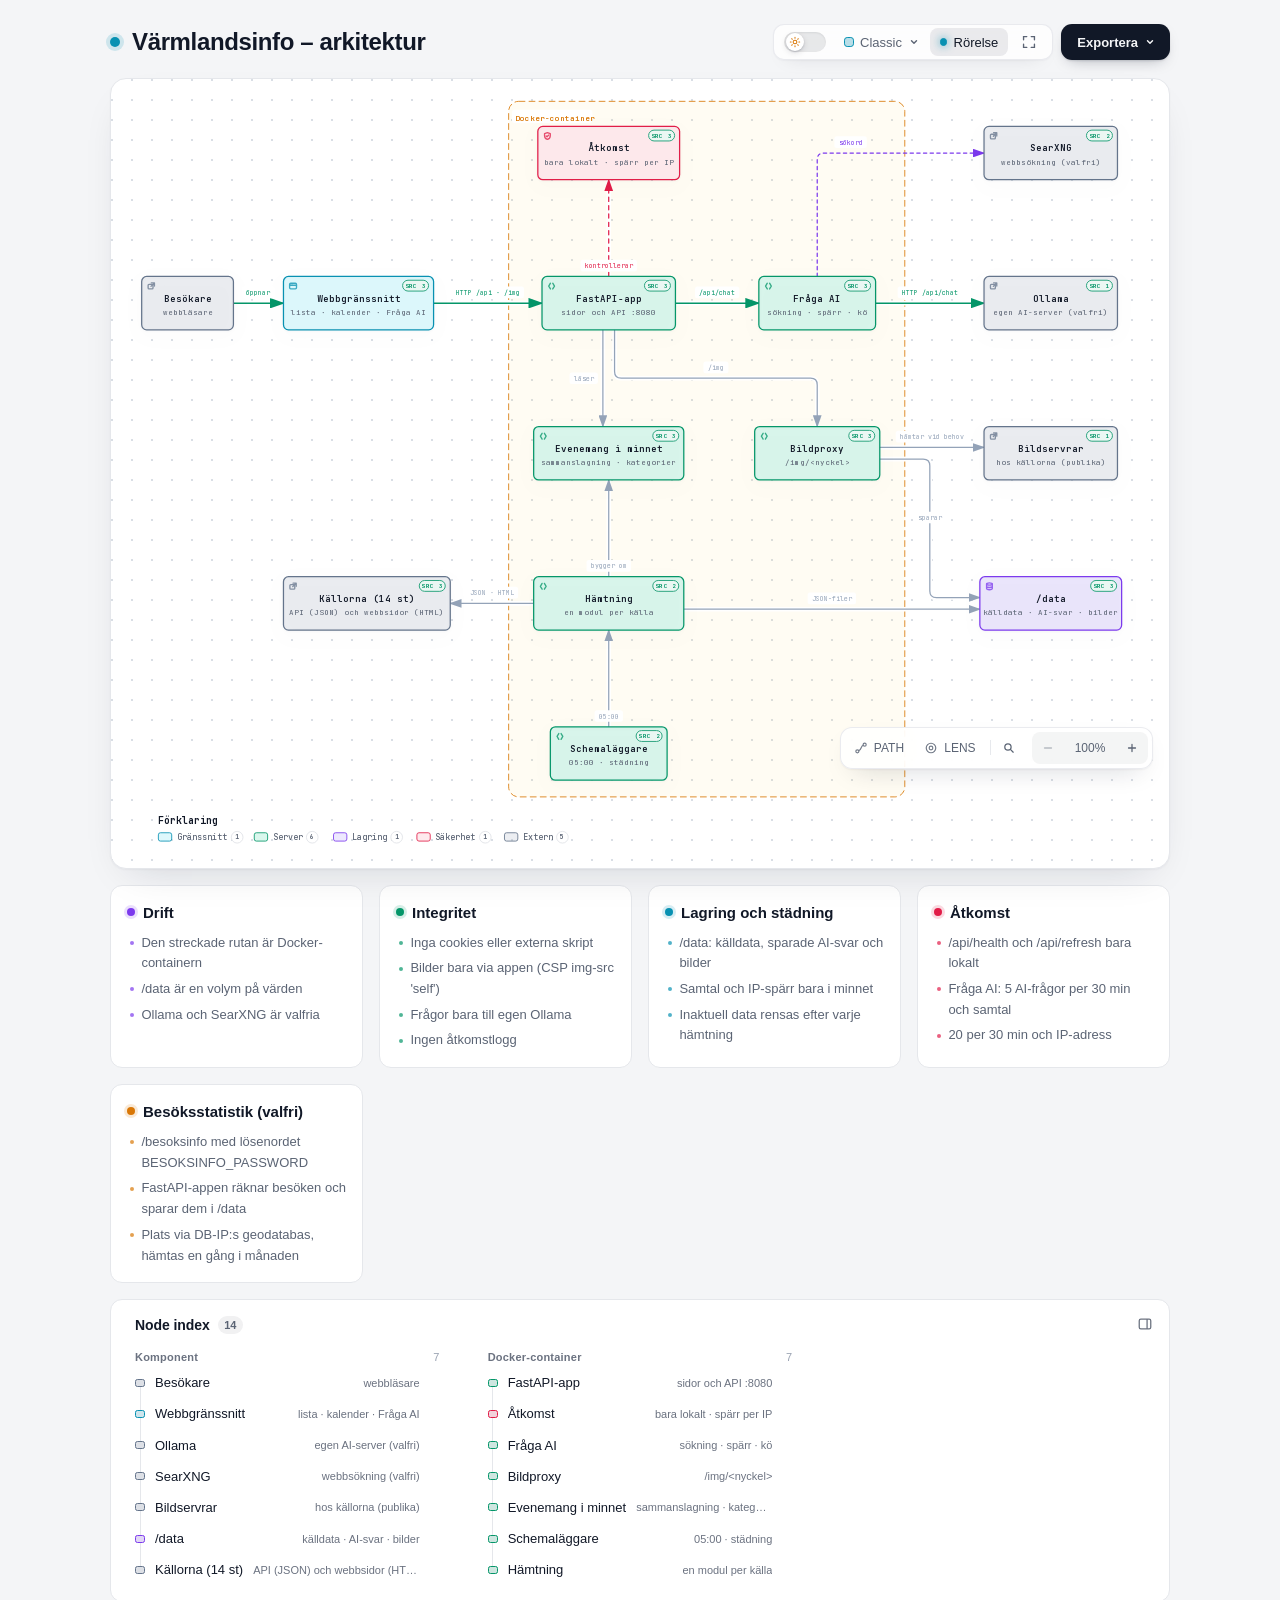
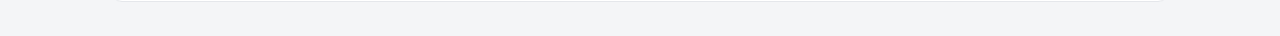
==== docs/arkitektur/varmlandsinfo.html @ a3d19098 "Arkitekturbilden: 14 källor med Handboll (#82) Noden Källorna säger 14 st, och kodhänvisningarna pek" ====
<!DOCTYPE html>
<html lang="sv" data-theme="dark" data-preset="classic">
<head>
  <meta charset="UTF-8">
  <meta name="viewport" content="width=device-width, initial-scale=1.0">
  <meta name="generator" content="archify 3.0.1">
  <meta name="archify-reader-contract" content="declared-wide-v1">
  <title>Värmlandsinfo – arkitektur – diagram</title>
  <script>
    // Resolve the theme before first paint so light-preference users don't
    // see a dark flash. The toolbar script below re-applies with UI state.
    (function () {
      try {
        var theme = null;
        try {
          var param = new URLSearchParams(window.location.search).get('theme');
          if (param === 'light' || param === 'dark') theme = param;
          if (new URLSearchParams(window.location.search).get('embed') === '1') {
            document.documentElement.setAttribute('data-embed', 'true');
          }
          if (new URLSearchParams(window.location.search).get('present') === '1') {
            document.documentElement.setAttribute('data-present', 'true');
          }
        } catch (_) {}
        if (!theme) {
          try { theme = localStorage.getItem('archify-theme'); } catch (_) {}
        }
        if (theme !== 'light' && theme !== 'dark') {
          theme = window.matchMedia('(prefers-color-scheme: light)').matches ? 'light' : 'dark';
        }
        document.documentElement.setAttribute('data-theme', theme);
      } catch (_) {}
    })();
  </script>
  <style id="archify-fonts">
/*
JetBrains Mono variable WOFF2 subsets from Google Fonts service revision v24.
These fixed bytes are shared by the viewer and its SVG/raster exports.
No local() source: an installed copy must not override the bundled font.
Uncovered characters (including CJK) still use the system fallback stack.
Upstream: https://github.com/JetBrains/JetBrainsMono

cyrillic-ext    1664 bytes  sha256 9343de2ca5d9549f792e7962375af8efb0f320c7643bfd36c884b5a30e5c396f
cyrillic        8892 bytes  sha256 4995a9a43ac659ec32fcd8b463755cd6a07b31a6e6b3894a6a153b661cf490e2
greek           6800 bytes  sha256 49c3da6c9a2b279b0f1f860f5cfb1f5dc38d88a5c7be9c9b1837bbc4e3db6111
vietnamese      5872 bytes  sha256 d44eb1936043a56038eb02dd70b243f379bef65783f94ec12f277550720411f1
latin-ext      11596 bytes  sha256 9c38cb2d0d2d93c1ee6e21fa78db76f13ea7e15e15cc64214c7ca89b6aaa35c4
latin          31340 bytes  sha256 2c32b9b3ee358c119e210f6f5195f9bd34894d78a785ff2e95d60e718e400af4

Copyright 2020 The JetBrains Mono Project Authors (https://github.com/JetBrains/JetBrainsMono)

This Font Software is licensed under the SIL Open Font License, Version 1.1.
This license is copied below, and is also available with a FAQ at:
https://openfontlicense.org


-----------------------------------------------------------
SIL OPEN FONT LICENSE Version 1.1 - 26 February 2007
-----------------------------------------------------------

PREAMBLE
The goals of the Open Font License (OFL) are to stimulate worldwide
development of collaborative font projects, to support the font creation
efforts of academic and linguistic communities, and to provide a free and
open framework in which fonts may be shared and improved in partnership
with others.

The OFL allows the licensed fonts to be used, studied, modified and
redistributed freely as long as they are not sold by themselves. The
fonts, including any derivative works, can be bundled, embedded,
redistributed and/or sold with any software provided that any reserved
names are not used by derivative works. The fonts and derivatives,
however, cannot be released under any other type of license. The
requirement for fonts to remain under this license does not apply
to any document created using the fonts or their derivatives.

DEFINITIONS
"Font Software" refers to the set of files released by the Copyright
Holder(s) under this license and clearly marked as such. This may
include source files, build scripts and documentation.

"Reserved Font Name" refers to any names specified as such after the
copyright statement(s).

"Original Version" refers to the collection of Font Software components as
distributed by the Copyright Holder(s).

"Modified Version" refers to any derivative made by adding to, deleting,
or substituting -- in part or in whole -- any of the components of the
Original Version, by changing formats or by porting the Font Software to a
new environment.

"Author" refers to any designer, engineer, programmer, technical
writer or other person who contributed to the Font Software.

PERMISSION & CONDITIONS
Permission is hereby granted, free of charge, to any person obtaining
a copy of the Font Software, to use, study, copy, merge, embed, modify,
redistribute, and sell modified and unmodified copies of the Font
Software, subject to the following conditions:

1) Neither the Font Software nor any of its individual components,
in Original or Modified Versions, may be sold by itself.

2) Original or Modified Versions of the Font Software may be bundled,
redistributed and/or sold with any software, provided that each copy
contains the above copyright notice and this license. These can be
included either as stand-alone text files, human-readable headers or
in the appropriate machine-readable metadata fields within text or
binary files as long as those fields can be easily viewed by the user.

3) No Modified Version of the Font Software may use the Reserved Font
Name(s) unless explicit written permission is granted by the corresponding
Copyright Holder. This restriction only applies to the primary font name as
presented to the users.

4) The name(s) of the Copyright Holder(s) or the Author(s) of the Font
Software shall not be used to promote, endorse or advertise any
Modified Version, except to acknowledge the contribution(s) of the
Copyright Holder(s) and the Author(s) or with their explicit written
permission.

5) The Font Software, modified or unmodified, in part or in whole,
must be distributed entirely under this license, and must not be
distributed under any other license. The requirement for fonts to
remain under this license does not apply to any document created
using the Font Software.

TERMINATION
This license becomes null and void if any of the above conditions are
not met.

DISCLAIMER
THE FONT SOFTWARE IS PROVIDED "AS IS", WITHOUT WARRANTY OF ANY KIND,
EXPRESS OR IMPLIED, INCLUDING BUT NOT LIMITED TO ANY WARRANTIES OF
MERCHANTABILITY, FITNESS FOR A PARTICULAR PURPOSE AND NONINFRINGEMENT
OF COPYRIGHT, PATENT, TRADEMARK, OR OTHER RIGHT. IN NO EVENT SHALL THE
COPYRIGHT HOLDER BE LIABLE FOR ANY CLAIM, DAMAGES OR OTHER LIABILITY,
INCLUDING ANY GENERAL, SPECIAL, INDIRECT, INCIDENTAL, OR CONSEQUENTIAL
DAMAGES, WHETHER IN AN ACTION OF CONTRACT, TORT OR OTHERWISE, ARISING
FROM, OUT OF THE USE OR INABILITY TO USE THE FONT SOFTWARE OR FROM
OTHER DEALINGS IN THE FONT SOFTWARE.
*/
    /* cyrillic-ext */
    @font-face { font-family: 'JetBrains Mono'; font-style: normal; font-weight: 400 800; font-display: swap;
      src: url([data-uri]) format('woff2');
      unicode-range: U+0460-052F, U+1C80-1C8A, U+20B4, U+2DE0-2DFF, U+A640-A69F, U+FE2E-FE2F; }
    /* cyrillic */
    @font-face { font-family: 'JetBrains Mono'; font-style: normal; font-weight: 400 800; font-display: swap;
      src: url([data-uri]) format('woff2');
      unicode-range: U+0301, U+0400-045F, U+0490-0491, U+04B0-04B1, U+2116; }
    /* greek */
    @font-face { font-family: 'JetBrains Mono'; font-style: normal; font-weight: 400 800; font-display: swap;
      src: url([data-uri]) format('woff2');
      unicode-range: U+0370-0377, U+037A-037F, U+0384-038A, U+038C, U+038E-03A1, U+03A3-03FF; }
    /* vietnamese */
    @font-face { font-family: 'JetBrains Mono'; font-style: normal; font-weight: 400 800; font-display: swap;
      src: url([data-uri]) format('woff2');
      unicode-range: U+0102-0103, U+0110-0111, U+0128-0129, U+0168-0169, U+01A0-01A1, U+01AF-01B0, U+0300-0301, U+0303-0304, U+0308-0309, U+0323, U+0329, U+1EA0-1EF9, U+20AB; }
    /* latin-ext */
    @font-face { font-family: 'JetBrains Mono'; font-style: normal; font-weight: 400 800; font-display: swap;
      src: url([data-uri]) format('woff2');
      unicode-range: U+0100-02BA, U+02BD-02C5, U+02C7-02CC, U+02CE-02D7, U+02DD-02FF, U+0304, U+0308, U+0329, U+1D00-1DBF, U+1E00-1E9F, U+1EF2-1EFF, U+2020, U+20A0-20AB, U+20AD-20C0, U+2113, U+2C60-2C7F, U+A720-A7FF; }
    /* latin */
    @font-face { font-family: 'JetBrains Mono'; font-style: normal; font-weight: 400 800; font-display: swap;
      src: url([data-uri]) format('woff2');
      unicode-range: U+0000-00FF, U+0131, U+0152-0153, U+02BB-02BC, U+02C6, U+02DA, U+02DC, U+0304, U+0308, U+0329, U+2000-206F, U+20AC, U+2122, U+2191, U+2193, U+2212, U+2215, U+FEFF, U+FFFD; }
  </style>
  <style>
    /* ==========================================================
       THEME VARIABLES — switch by toggling [data-theme] on <html>
       ========================================================== */
    :root,
    [data-theme="dark"] {
      --bg: #020617;
      --grid: #1e293b;
      --canvas-dot: rgba(148, 163, 184, 0.16);
      --text: #ffffff;
      --text-muted: #94a3b8;
      --text-dim: #475569;
      /* UI chrome and menu hints need more contrast than SVG .t-dim accents */
      --text-faint: #7d8da1;

      --panel: rgba(15, 23, 42, 0.5);
      --panel-border: #1e293b;
      --lane-fill: rgba(15, 23, 42, 0.22);
      --lane-stroke: #334155;

      --arrow: #64748b;
      --arrow-emphasis: #34d399;

      /* Opaque mask color used behind semi-transparent component fills
         so the arrows drawn underneath are properly hidden. */
      --mask: #0f172a;

      --frontend-fill:    rgba(8, 51, 68, 0.4);
      --frontend-stroke:  #22d3ee;
      --backend-fill:     rgba(6, 78, 59, 0.4);
      --backend-stroke:   #34d399;
      --database-fill:    rgba(76, 29, 149, 0.4);
      --database-stroke:  #a78bfa;
      --cloud-fill:       rgba(120, 53, 15, 0.3);
      --cloud-stroke:     #fbbf24;
      --security-fill:    rgba(136, 19, 55, 0.4);
      --security-stroke:  #fb7185;
      --messagebus-fill:  rgba(251, 146, 60, 0.3);
      --messagebus-stroke:#fb923c;
      --external-fill:    rgba(30, 41, 59, 0.5);
      --external-stroke:  #94a3b8;

      --toolbar-bg:       rgba(15, 23, 42, 0.8);
      --toolbar-border:   #334155;
      --toolbar-text:     #e2e8f0;
      --toolbar-hover:    rgba(15, 23, 42, 0.95);
      --toolbar-menu-bg:  #0f172a;
    }

    [data-theme="light"] {
      --bg: #f4f5f7;
      --grid: #e9edf2;
      --canvas-dot: #d9dee5;
      --text: #111827;
      --text-muted: #5b6474;
      --text-dim: #9aa3b2;
      --text-faint: #6b7280;

      --panel: #ffffff;
      --panel-border: #e5e7eb;
      --lane-fill: rgba(248, 250, 252, 0.65);
      --lane-stroke: #cbd5e1;

      --arrow: #94a3b8;
      --arrow-emphasis: #059669;

      --mask: #ffffff;

      --frontend-fill: rgba(34, 211, 238, 0.15);
      --frontend-stroke: #0891b2;
      --backend-fill: rgba(52, 211, 153, 0.18);
      --backend-stroke: #059669;
      --database-fill: rgba(167, 139, 250, 0.2);
      --database-stroke: #7c3aed;
      --cloud-fill: rgba(251, 191, 36, 0.18);
      --cloud-stroke: #d97706;
      --security-fill: rgba(251, 113, 133, 0.15);
      --security-stroke: #e11d48;
      --messagebus-fill: rgba(251, 146, 60, 0.15);
      --messagebus-stroke: #ea580c;
      --external-fill: rgba(148, 163, 184, 0.18);
      --external-stroke: #64748b;

      --toolbar-bg:       rgba(255, 255, 255, 0.92);
      --toolbar-border:   #cbd5e1;
      --toolbar-text:     #334155;
      --toolbar-hover:    #ffffff;
      --toolbar-menu-bg:  #ffffff;
    }

    /* ==========================================================
       SIGNAL FLOW — an opt-in, motion-forward visual preset.
       The variables also target a standalone exported SVG, whose
       root carries data-preset and data-theme directly.
       ========================================================== */
    [data-preset="signal-flow"][data-theme="dark"] {
      --bg: #030711;
      --grid: #15233a;
      --panel: rgba(6, 14, 28, 0.78);
      --panel-border: #1d3350;
      --lane-fill: rgba(9, 22, 40, 0.5);
      --lane-stroke: #2c4564;
      --text: #f5fbff;
      --text-muted: #9eb0c7;
      --text-dim: #52667f;
      --text-faint: #7890ad;
      --mask: #07101e;
      --frontend-fill: rgba(6, 182, 212, 0.14);
      --frontend-stroke: #67e8f9;
      --backend-fill: rgba(16, 185, 129, 0.14);
      --backend-stroke: #5eead4;
      --database-fill: rgba(139, 92, 246, 0.16);
      --database-stroke: #c4b5fd;
      --cloud-fill: rgba(245, 158, 11, 0.13);
      --cloud-stroke: #fcd34d;
      --security-fill: rgba(244, 63, 94, 0.13);
      --security-stroke: #fda4af;
      --messagebus-fill: rgba(249, 115, 22, 0.13);
      --messagebus-stroke: #fdba74;
      --external-fill: rgba(71, 85, 105, 0.24);
      --external-stroke: #a5b4c7;
      --arrow: #7890ad;
      --arrow-emphasis: #2dd4bf;
      --toolbar-bg: rgba(7, 16, 30, 0.86);
      --toolbar-border: #29415f;
      --toolbar-menu-bg: #07101e;
    }

    [data-preset="signal-flow"][data-theme="light"] {
      --bg: #f4f9fc;
      --grid: #d4e5ee;
      --panel: rgba(255, 255, 255, 0.82);
      --panel-border: #bfd5e2;
      --lane-fill: rgba(232, 243, 248, 0.62);
      --lane-stroke: #a9c5d5;
      --text: #102638;
      --text-muted: #587287;
      --text-dim: #8aa2b4;
      --text-faint: #668397;
      --mask: #ffffff;
      --frontend-fill: rgba(6, 182, 212, 0.09);
      --frontend-stroke: #0789a1;
      --backend-fill: rgba(5, 150, 105, 0.09);
      --backend-stroke: #087f69;
      --database-fill: rgba(124, 58, 237, 0.09);
      --database-stroke: #7254c7;
      --cloud-fill: rgba(217, 119, 6, 0.08);
      --cloud-stroke: #b9670b;
      --security-fill: rgba(225, 29, 72, 0.08);
      --security-stroke: #c53a59;
      --messagebus-fill: rgba(234, 88, 12, 0.08);
      --messagebus-stroke: #c65f27;
      --external-fill: rgba(100, 116, 139, 0.1);
      --external-stroke: #607a8c;
      --arrow: #7b97aa;
      --arrow-emphasis: #0d9488;
    }

    /* ==========================================================
       BLUEPRINT — a review-first drafting preset for deployment,
       infrastructure, and technical design documentation. It keeps
       the same semantic palette and geometry while trading glow for
       precise grid contrast, squared materials, and drafting marks.
       ========================================================== */
    [data-preset="blueprint"][data-theme="dark"] {
      --bg: #06131f;
      --grid: #17425a;
      --panel: rgba(7, 27, 43, 0.9);
      --panel-border: #27627f;
      --lane-fill: rgba(10, 43, 66, 0.36);
      --lane-stroke: #34799a;
      --text: #e3f6ff;
      --text-muted: #91b8ca;
      --text-dim: #557e92;
      --text-faint: #739caf;
      --mask: #0a2031;
      --frontend-fill: rgba(26, 157, 193, 0.14);
      --frontend-stroke: #66d9ef;
      --backend-fill: rgba(31, 155, 124, 0.13);
      --backend-stroke: #69dfbd;
      --database-fill: rgba(120, 105, 196, 0.14);
      --database-stroke: #b4a8ff;
      --cloud-fill: rgba(197, 145, 43, 0.13);
      --cloud-stroke: #ffd166;
      --security-fill: rgba(199, 76, 104, 0.13);
      --security-stroke: #ff8da1;
      --messagebus-fill: rgba(207, 112, 49, 0.13);
      --messagebus-stroke: #ffad66;
      --external-fill: rgba(84, 119, 139, 0.18);
      --external-stroke: #a7cad9;
      --arrow: #78a3b7;
      --arrow-emphasis: #64dfc1;
      --toolbar-bg: rgba(7, 28, 45, 0.92);
      --toolbar-border: #34799a;
      --toolbar-text: #d8f3ff;
      --toolbar-hover: rgba(18, 58, 83, 0.95);
      --toolbar-menu-bg: #0a2031;
    }

    [data-preset="blueprint"][data-theme="light"] {
      --bg: #edf7fa;
      --grid: #b5d5e1;
      --panel: rgba(249, 253, 255, 0.94);
      --panel-border: #78aabd;
      --lane-fill: rgba(210, 232, 240, 0.42);
      --lane-stroke: #83b2c4;
      --text: #123344;
      --text-muted: #4e7486;
      --text-dim: #86a6b4;
      --text-faint: #668c9d;
      --mask: #f9fdff;
      --frontend-fill: rgba(8, 145, 178, 0.08);
      --frontend-stroke: #087f9c;
      --backend-fill: rgba(5, 128, 101, 0.08);
      --backend-stroke: #08755f;
      --database-fill: rgba(100, 75, 180, 0.08);
      --database-stroke: #6757a8;
      --cloud-fill: rgba(181, 120, 15, 0.08);
      --cloud-stroke: #a86609;
      --security-fill: rgba(190, 48, 80, 0.07);
      --security-stroke: #b32f50;
      --messagebus-fill: rgba(196, 81, 22, 0.07);
      --messagebus-stroke: #b65120;
      --external-fill: rgba(79, 112, 128, 0.08);
      --external-stroke: #506f7e;
      --arrow: #6d93a5;
      --arrow-emphasis: #087f69;
      --toolbar-bg: rgba(247, 252, 254, 0.94);
      --toolbar-border: #8ab5c5;
      --toolbar-text: #294f61;
      --toolbar-hover: #ffffff;
      --toolbar-menu-bg: #f9fdff;
    }

    /* ==========================================================
       EDITORIAL — a warm, publication-minded preset for design
       reviews, launch notes, and documentation. The diagram keeps
       the same semantic palette and exact geometry, but trades
       software chrome for paper, ink, ruled structure, and one
       restrained vermilion accent.
       ========================================================== */
    [data-preset="editorial"][data-theme="dark"] {
      --bg: #181611;
      --grid: #39342a;
      --panel: rgba(35, 31, 24, 0.96);
      --panel-border: #625a4a;
      --lane-fill: rgba(52, 46, 35, 0.46);
      --lane-stroke: #726957;
      --text: #f4eddf;
      --text-muted: #b9ae9b;
      --text-dim: #776e60;
      --text-faint: #9d917e;
      --mask: #231f18;
      --frontend-fill: rgba(43, 133, 142, 0.16);
      --frontend-stroke: #7fc6c7;
      --backend-fill: rgba(63, 132, 92, 0.16);
      --backend-stroke: #8fc29e;
      --database-fill: rgba(117, 91, 141, 0.17);
      --database-stroke: #c0a4d0;
      --cloud-fill: rgba(170, 119, 49, 0.16);
      --cloud-stroke: #d8ad68;
      --security-fill: rgba(157, 69, 65, 0.17);
      --security-stroke: #df9085;
      --messagebus-fill: rgba(174, 79, 42, 0.16);
      --messagebus-stroke: #df946f;
      --external-fill: rgba(126, 115, 96, 0.18);
      --external-stroke: #b8ad99;
      --arrow: #948978;
      --arrow-emphasis: #dd6b3d;
      --toolbar-bg: rgba(35, 31, 24, 0.92);
      --toolbar-border: #625a4a;
      --toolbar-text: #eee5d5;
      --toolbar-hover: #302a20;
      --toolbar-menu-bg: #231f18;
    }

    [data-preset="editorial"][data-theme="light"] {
      --bg: #f2eee5;
      --grid: #d8d0c2;
      --panel: rgba(251, 248, 241, 0.97);
      --panel-border: #c4b9a6;
      --lane-fill: rgba(229, 221, 207, 0.42);
      --lane-stroke: #b8aa94;
      --text: #242018;
      --text-muted: #6f6658;
      --text-dim: #a09788;
      --text-faint: #817767;
      --mask: #fbf8f1;
      --frontend-fill: rgba(31, 117, 126, 0.09);
      --frontend-stroke: #287e84;
      --backend-fill: rgba(42, 119, 75, 0.09);
      --backend-stroke: #397b53;
      --database-fill: rgba(105, 75, 130, 0.09);
      --database-stroke: #765d86;
      --cloud-fill: rgba(157, 103, 31, 0.1);
      --cloud-stroke: #9a671f;
      --security-fill: rgba(153, 58, 52, 0.09);
      --security-stroke: #9e463f;
      --messagebus-fill: rgba(182, 70, 27, 0.09);
      --messagebus-stroke: #ad4b25;
      --external-fill: rgba(101, 91, 75, 0.09);
      --external-stroke: #746b5e;
      --arrow: #8a806f;
      --arrow-emphasis: #bb4c23;
      --toolbar-bg: rgba(251, 248, 241, 0.94);
      --toolbar-border: #c4b9a6;
      --toolbar-text: #40392f;
      --toolbar-hover: #fffdf8;
      --toolbar-menu-bg: #fbf8f1;
    }

    * { margin: 0; padding: 0; box-sizing: border-box; }

    body {
      --archify-page-top: 2rem;
      font-family: -apple-system, BlinkMacSystemFont, 'Segoe UI', 'PingFang SC', 'Hiragino Sans GB', 'Microsoft YaHei', 'Noto Sans CJK SC', 'Noto Sans', Roboto, 'Helvetica Neue', Arial, sans-serif;
      -webkit-font-smoothing: antialiased;
      background: var(--bg);
      min-height: 100vh;
      padding: var(--archify-page-top) 2rem 2rem;
      color: var(--text);
      /* Theme surfaces change together; animating the page background leaves it
         visibly out of sync with the SVG and panel for the first 200ms. */
    }

    html[data-preset="signal-flow"] body {
      background-image:
        radial-gradient(circle at 18% -8%, rgba(34, 211, 238, 0.14), transparent 34rem),
        radial-gradient(circle at 92% 18%, rgba(139, 92, 246, 0.12), transparent 30rem);
      background-attachment: fixed;
    }
    html[data-preset="signal-flow"][data-theme="light"] body {
      background-image:
        radial-gradient(circle at 18% -8%, rgba(6, 182, 212, 0.12), transparent 34rem),
        radial-gradient(circle at 92% 18%, rgba(139, 92, 246, 0.08), transparent 30rem);
    }
    html[data-preset="blueprint"] body {
      background-image:
        linear-gradient(var(--grid) 1px, transparent 1px),
        linear-gradient(90deg, var(--grid) 1px, transparent 1px);
      background-size: 32px 32px;
      background-position: -1px -1px;
      background-attachment: fixed;
    }
    html[data-preset="editorial"] body {
      background-image:
        linear-gradient(90deg, transparent 0, transparent 5.4rem, color-mix(in srgb, var(--security-stroke) 18%, transparent) 5.4rem, color-mix(in srgb, var(--security-stroke) 18%, transparent) calc(5.4rem + 1px), transparent calc(5.4rem + 1px)),
        repeating-linear-gradient(0deg, transparent 0, transparent 31px, color-mix(in srgb, var(--grid) 36%, transparent) 31px, color-mix(in srgb, var(--grid) 36%, transparent) 32px);
      background-attachment: fixed;
    }

    /* Gallery/embed mode keeps the generated artifact as the source of truth
       while presenting only its diagram surface inside a proof card. */
    html[data-embed="true"] body {
      min-height: 0;
      padding: 0;
      overflow: hidden;
      background: var(--bg);
      background-image: none;
    }
    html[data-embed="true"] .toolbar,
    html[data-embed="true"] .header,
    html[data-embed="true"] .cards,
    html[data-embed="true"] .diagram-nav,
    html[data-embed="true"] .overview-map,
    html[data-embed="true"] .focus-chip,
    html[data-embed="true"] .route-probe,
    html[data-embed="true"] .semantic-lens,
    html[data-embed="true"] .diagram-guide,
    html[data-embed="true"] .node-finder,
    html[data-embed="true"] .node-outline { display: none !important; }
    html[data-embed="true"] .container { max-width: none; }
    html[data-embed="true"] .diagram-container {
      padding: 0.5rem;
      border: 0;
      border-radius: 0;
      box-shadow: none;
    }
    html[data-embed="true"] .diagram-container svg { min-width: 0; }

    /* Presentation Stage is a viewer-only layer: it gives the live diagram
       the viewport while keeping guided views, theme, focus, and exports real.
       Embed mode wins when both query parameters are present. */
    html[data-present="true"]:not([data-embed="true"]) body {
      --archify-page-top: 1rem;
      height: 100dvh;
      min-height: 0;
      padding: 1rem;
      overflow: hidden;
    }
    html[data-present="true"]:not([data-embed="true"]) .container {
      display: flex;
      flex-direction: column;
      gap: 0.75rem;
      width: 100%;
      max-width: none;
      height: calc(100dvh - 2rem);
    }
    html[data-present="true"]:not([data-embed="true"]) .header {
      flex: none;
      min-width: 0;
      margin: 0;
      padding-right: 23rem;
    }
    html[data-present="true"]:not([data-embed="true"]) .header-row { margin-bottom: 0.25rem; }
    html[data-present="true"]:not([data-embed="true"]) .subtitle {
      overflow: hidden;
      text-overflow: ellipsis;
      white-space: nowrap;
    }

    html[data-present="true"]:not([data-embed="true"]) .diagram-container {
      display: flex;
      flex: 1 1 auto;
      align-items: center;
      justify-content: center;
      min-height: 0;
      padding: 0.75rem;
      padding-bottom: calc(0.75rem + var(--archify-nav-reserve));
    }
    html[data-present="true"]:not([data-embed="true"]) .diagram-container > svg {
      flex: 1 1 auto;
      height: 100%;
      min-height: 0;
      width: 100%;
      min-width: 0;
    }
    html[data-present="true"]:not([data-embed="true"]) .cards { display: none; }
    html[data-present="true"]:not([data-embed="true"]) #btn-present {
      border-color: var(--frontend-stroke);
      color: var(--frontend-stroke);
    }

    /* The reader owns only the outer scale. Wide diagrams and measured tall workflows keep one authored
       SVG/viewBox while the runtime chooses a desktop width from the actual
       vertical budget. This avoids device-specific files and breakpoint
       jumps between a laptop and a tall monitor. */
    .container {
      width: 100%;
      max-width: var(--archify-reader-width, 1440px);
      margin: 0 auto;
    }
    html[data-reader-narrow="true"]:not([data-present="true"]) .diagram-container > svg {
      min-width: 0;
      max-width: var(--archify-diagram-max-width);
      margin-inline: auto;
    }
    @media (min-width: 768px) and (max-height: 920px) {
      .header { margin-bottom: 1rem; }
      .diagram-container { padding: 1rem; }
      .cards { margin-top: 1rem; }
      .card { padding: 1rem; }
    }

    .header { margin-bottom: 1.5rem; padding-right: 29.5rem; }

    html[data-preset="signal-flow"] .header,
    html[data-preset="blueprint"] .header,
    html[data-preset="editorial"] .header { padding-right: 29.5rem; }

    .header-row {
      display: flex;
      align-items: center;
      gap: 0.75rem;
      min-height: 2.75rem;
      margin-bottom: 0.25rem;
    }

    .pulse-dot {
      flex: none;
      width: 10px;
      height: 10px;
      background: var(--frontend-stroke);
      border-radius: 50%;
      box-shadow: 0 0 0 4px color-mix(in srgb, var(--frontend-stroke) 16%, transparent);
      animation: none;
    }

    html[data-motion-capable="true"] .pulse-dot { animation: pulse 2s infinite; }

    @keyframes pulse {
      0%, 100% { opacity: 1; }
      50% { opacity: 0.5; }
    }

    h1 {
      font-size: 1.5rem;
      font-weight: 650;
      line-height: 1.25;
      letter-spacing: -0.015em;
    }

    .subtitle {
      color: var(--text-muted);
      font-size: 0.875rem;
      line-height: 1.55;
      margin-left: 1.375rem;
    }

    html[data-preset="signal-flow"] .header-row::after {
      content: attr(data-preset-badge-signal-flow);
      flex: none;
      margin-left: 0.25rem;
      color: var(--frontend-stroke);
      border: 1px solid var(--frontend-stroke);
      border-radius: 999px;
      padding: 0.28rem 0.6rem;
      font-size: 0.625rem;
      letter-spacing: 0.12em;
      opacity: 0.82;
      box-shadow: 0 0 20px rgba(34, 211, 238, 0.12);
      white-space: nowrap;
    }

    html[data-preset="blueprint"] .pulse-dot {
      width: 10px;
      height: 10px;
      border: 1px solid var(--frontend-stroke);
      border-radius: 1px;
      background: transparent;
      box-shadow: inset 0 0 0 2px var(--bg);
      transform: rotate(45deg);
      animation: none;
    }
    html[data-preset="blueprint"] .header-row::after {
      content: attr(data-preset-badge-blueprint);
      flex: none;
      margin-left: 0.25rem;
      padding: 0.28rem 0.55rem;
      border-top: 1px solid var(--frontend-stroke);
      border-bottom: 1px solid var(--frontend-stroke);
      color: var(--frontend-stroke);
      font-size: 0.5625rem;
      font-weight: 700;
      letter-spacing: 0.14em;
      white-space: nowrap;
    }

    html[data-preset="editorial"] h1,
    html[data-preset="editorial"] .card h3 {
      font-family: Georgia, 'Times New Roman', 'Songti SC', STSong, serif;
      letter-spacing: -0.02em;
    }
    html[data-preset="editorial"] h1 { font-size: 1.72rem; font-weight: 600; }
    html[data-preset="editorial"] .pulse-dot {
      width: 9px;
      height: 9px;
      border: 1px solid var(--arrow-emphasis);
      border-radius: 0;
      background: var(--arrow-emphasis);
      box-shadow: 0 0 0 3px color-mix(in srgb, var(--arrow-emphasis) 14%, transparent);
      transform: rotate(45deg);
      animation: none;
    }
    html[data-preset="editorial"] .header-row::after {
      content: attr(data-preset-badge-editorial);
      flex: none;
      margin-left: 0.25rem;
      padding: 0.32rem 0 0.24rem;
      border-bottom: 2px solid var(--arrow-emphasis);
      color: var(--arrow-emphasis);
      font-family: Georgia, 'Times New Roman', serif;
      font-size: 0.625rem;
      font-style: italic;
      font-weight: 600;
      letter-spacing: 0.08em;
      white-space: nowrap;
    }

    .diagram-container {
      --archify-nav-reserve: 0px;
      background: var(--panel);
      border-radius: 1rem;
      border: 1px solid var(--panel-border);
      box-shadow: 0 1px 2px rgba(15, 23, 42, 0.04), 0 16px 40px -20px rgba(15, 23, 42, 0.18);
      padding: 1.5rem;
      padding-bottom: calc(1.5rem + var(--archify-nav-reserve));
      overflow: hidden;
      position: relative;
    }

    html[data-preset="signal-flow"] .diagram-container {
      position: relative;
      overflow: hidden;
      background: linear-gradient(180deg, rgba(8, 20, 38, 0.82), rgba(3, 8, 18, 0.94));
      box-shadow: inset 0 1px 0 rgba(255, 255, 255, 0.04), 0 28px 80px rgba(0, 0, 0, 0.34);
    }
    html[data-preset="signal-flow"][data-theme="light"] .diagram-container {
      background: linear-gradient(180deg, rgba(255, 255, 255, 0.9), rgba(237, 246, 250, 0.94));
      box-shadow: inset 0 1px 0 rgba(255, 255, 255, 0.72), 0 24px 60px rgba(45, 78, 99, 0.12);
    }
    html[data-preset="blueprint"] .diagram-container {
      border-color: var(--panel-border);
      border-radius: 0.35rem;
      background: var(--panel);
      box-shadow:
        inset 0 0 0 1px color-mix(in srgb, var(--panel-border) 34%, transparent),
        0 18px 48px rgba(0, 0, 0, 0.16);
    }
    html[data-preset="blueprint"] .diagram-container::after {
      content: "";
      position: absolute;
      z-index: 10;
      inset: 0.7rem;
      pointer-events: none;
      background:
        linear-gradient(var(--frontend-stroke), var(--frontend-stroke)) left top / 1.35rem 1px no-repeat,
        linear-gradient(var(--frontend-stroke), var(--frontend-stroke)) left top / 1px 1.35rem no-repeat,
        linear-gradient(var(--frontend-stroke), var(--frontend-stroke)) right top / 1.35rem 1px no-repeat,
        linear-gradient(var(--frontend-stroke), var(--frontend-stroke)) right top / 1px 1.35rem no-repeat,
        linear-gradient(var(--frontend-stroke), var(--frontend-stroke)) left bottom / 1.35rem 1px no-repeat,
        linear-gradient(var(--frontend-stroke), var(--frontend-stroke)) left bottom / 1px 1.35rem no-repeat,
        linear-gradient(var(--frontend-stroke), var(--frontend-stroke)) right bottom / 1.35rem 1px no-repeat,
        linear-gradient(var(--frontend-stroke), var(--frontend-stroke)) right bottom / 1px 1.35rem no-repeat;
      opacity: 0.58;
    }
    html[data-preset="editorial"] .diagram-container {
      overflow: hidden;
      border-color: var(--panel-border);
      border-radius: 0.38rem;
      background:
        linear-gradient(90deg, color-mix(in srgb, var(--security-fill) 58%, transparent), transparent 12%),
        var(--panel);
      box-shadow:
        0 1px 0 color-mix(in srgb, var(--text) 6%, transparent),
        0 18px 48px color-mix(in srgb, #000 19%, transparent);
    }
    html[data-preset="editorial"] .diagram-container::after {
      position: absolute;
      z-index: 10;
      top: 0.72rem;
      right: 1.25rem;
      padding: 0.2rem 0.52rem;
      border: 1px solid var(--panel-border);
      background: var(--panel);
      color: var(--arrow-emphasis);
      content: attr(data-preset-badge-editorial-plate);
      font-family: Georgia, 'Times New Roman', serif;
      font-size: 0.52rem;
      font-style: italic;
      font-weight: 600;
      letter-spacing: 0.09em;
      pointer-events: none;
    }
    html[data-embed="true"][data-preset="editorial"] .diagram-container::after { display: none; }
    html[data-motion-capable="true"][data-preset="signal-flow"][data-ambient-motion="running"] .diagram-container::before {
      content: "";
      position: absolute;
      inset: 0;
      pointer-events: none;
      background: linear-gradient(115deg, transparent 28%, rgba(103, 232, 249, 0.035) 48%, transparent 68%);
      transform: translateX(-70%);
      animation: archify-signal-scan 4.8s ease-in-out 1 both;
    }

    /* Motion Governor gives the reader a real static state and gives the
       strongest semantic action the only motion budget. Atmosphere resets to
       its authored base instead of freezing mid-cycle. Static artifacts never
       start a decorative pulse or scan. */
    html:not([data-motion-capable="true"]) svg[data-animation="trace"] [data-animate] {
      animation: none !important;
    }
    html:not([data-motion-capable="true"]) svg[data-animation="trace"] [data-graph-role="automatic-crossover"]:has(> [data-animate="edge"]) > [data-graph-role="automatic-crossover-underlay"] {
      animation: none !important;
    }
    html[data-motion="still"] .pulse-dot,
    html[data-motion="still"] .diagram-container::before,
    html[data-motion="still"] svg[data-animation="trace"] [data-animate],
    html[data-motion-owner] .pulse-dot,
    html[data-motion-owner] .diagram-container::before,
    html[data-motion-owner] svg[data-animation="trace"] [data-animate],
    html[data-embed="true"] .pulse-dot,
    html[data-embed="true"] .diagram-container::before,
    html[data-share-playback="true"] .pulse-dot,
    html[data-share-playback="true"] .diagram-container::before,
    html[data-document-hidden="true"] .pulse-dot,
    html[data-document-hidden="true"] .diagram-container::before,
    html[data-document-hidden="true"] svg[data-animation="trace"] [data-animate],
    html[data-motion="still"] svg[data-animation="trace"] [data-graph-role="automatic-crossover"]:has(> [data-animate="edge"]) > [data-graph-role="automatic-crossover-underlay"],
    html[data-motion-owner] svg[data-animation="trace"] [data-graph-role="automatic-crossover"]:has(> [data-animate="edge"]) > [data-graph-role="automatic-crossover-underlay"],
    html[data-embed="true"] svg[data-animation="trace"] [data-graph-role="automatic-crossover"]:has(> [data-animate="edge"]) > [data-graph-role="automatic-crossover-underlay"],
    html[data-share-playback="true"] svg[data-animation="trace"] [data-graph-role="automatic-crossover"]:has(> [data-animate="edge"]) > [data-graph-role="automatic-crossover-underlay"],
    html[data-document-hidden="true"] svg[data-animation="trace"] [data-graph-role="automatic-crossover"]:has(> [data-animate="edge"]) > [data-graph-role="automatic-crossover-underlay"] {
      animation: none !important;
    }
    html[data-motion="still"] .diagram-container::before,
    html[data-motion-owner] .diagram-container::before,
    html[data-embed="true"] .diagram-container::before,
    html[data-share-playback="true"] .diagram-container::before {
      opacity: 0;
    }
    html[data-motion="still"] .intent-trace-flow,
    html[data-motion="still"] .route-probe-flow,
    html[data-motion="still"] .route-journey-flow,
    html[data-motion="still"] .semantic-lens-flow,
    html[data-motion="still"] .diagram-guide,
    html[data-motion="still"] .overview-map-live,
    html[data-document-hidden="true"] .intent-trace-flow,
    html[data-document-hidden="true"] .route-probe-flow,
    html[data-document-hidden="true"] .route-journey-flow,
    html[data-document-hidden="true"] .semantic-lens-flow,
    html[data-document-hidden="true"] .diagram-guide,
    html[data-document-hidden="true"] .overview-map-live {
      animation: none !important;
    }

    html[data-motion="still"] .intent-trace-flow,
    html[data-motion="still"] .route-probe-flow {
      stroke-dasharray: none;
      stroke-dashoffset: 0;
      opacity: 0.72;
    }
    html[data-motion="still"] .route-journey-overlay,
    html[data-document-hidden="true"] .route-journey-overlay { display: none !important; }
    html[data-motion="still"] .relationship-pulse-overlay { display: none !important; }

    html[data-motion="still"] svg [data-node-id],
    html[data-motion="still"] svg [data-edge-from],
    html[data-motion="still"] svg [data-detail],
    html[data-motion="still"] svg [data-detail-anchor],
    html[data-motion="still"] svg [data-legend-hit],
    html[data-motion="still"] svg {
      transition: none !important;
    }

    svg {
      font-family: 'JetBrains Mono', ui-monospace, SFMono-Regular, Menlo, Consolas, 'DejaVu Sans Mono', 'Liberation Mono', 'Noto Sans Mono CJK SC', 'PingFang SC', 'Hiragino Sans GB', 'Microsoft YaHei', monospace;
      width: 100%;
      min-width: min(900px, 100%);
      display: block;
      transform-origin: 0 0;
      transition: transform 0.18s ease;
    }

    .diagram-container.is-camera-moving svg {
      transition: transform 0.42s cubic-bezier(0.22, 1, 0.36, 1);
    }
    .diagram-container.is-camera-transaction svg { transition: none; }
    .diagram-container.is-pannable { cursor: grab; }
    .diagram-container.is-panning { cursor: grabbing; user-select: none; }
    .diagram-container.is-panning svg { transition: none; }

    .diagram-nav {
      position: absolute;
      right: 1rem;
      bottom: 1rem;
      z-index: 12;
      translate: 0 calc(-1 * var(--archify-dock-lift, 0px));
      display: inline-flex;
      align-items: center;
      max-width: calc(100% - 2rem);
      padding: 0.25rem;
      gap: 0.0625rem;
      overflow-x: auto;
      border: 1px solid color-mix(in srgb, var(--panel-border) 80%, transparent);
      border-radius: 0.75rem;
      background: color-mix(in srgb, var(--panel) 84%, transparent);
      box-shadow: 0 1px 2px rgba(15, 23, 42, 0.05), 0 10px 28px -14px rgba(15, 23, 42, 0.28);
      backdrop-filter: blur(14px) saturate(1.2);
      scrollbar-width: none;
    }
    .diagram-nav::-webkit-scrollbar { display: none; }
    .diagram-nav button,
    .focus-chip button {
      border: 0;
      background: transparent;
      color: var(--toolbar-text);
      font: inherit;
      cursor: pointer;
    }
    .diagram-nav button {
      min-width: 2rem;
      height: 2rem;
      padding: 0 0.4rem;
      border-radius: 0.5rem;
      color: var(--text-muted);
      font-size: 0.75rem;
      font-weight: 500;
      letter-spacing: 0;
      transition: background 0.15s, color 0.15s;
    }
    .diagram-nav button:hover,
    .diagram-nav button:focus-visible {
      color: var(--text);
      background: color-mix(in srgb, var(--text) 6%, transparent);
    }
    .diagram-nav button:hover,
    .diagram-nav button:focus-visible,
    .focus-chip button:hover,
    .focus-chip button:focus-visible { background: var(--toolbar-hover); }
    .diagram-nav button:focus-visible,
    .focus-chip button:focus-visible {
      outline: 2px solid var(--frontend-stroke);
      outline-offset: 1px;
    }
    .diagram-nav button:disabled { opacity: 0.38; cursor: default; }
    /* The Guide stays on the ? shortcut; Map only earns dock space once the
       reader has zoomed past the full diagram (or opened it from the keyboard). */
    .diagram-nav button[hidden] { display: none; }
    .diagram-container:not(.is-pannable) #btn-overview-map:not([data-radar-requested]):not(:focus) { display: none; }
    .diagram-nav button:disabled:hover { background: transparent; }
    .diagram-nav #btn-route-probe,
    .diagram-nav #btn-overview-map,
    .diagram-nav #btn-semantic-lens {
      min-width: auto;
      padding-inline: 0.6rem;
      color: var(--text-muted);
      font-weight: 500;
    }
    .diagram-nav #btn-node-finder,
    .diagram-nav [data-view="out"] {
      position: relative;
      margin-left: 0.375rem;
    }
    .diagram-nav #btn-node-finder::before,
    .diagram-nav [data-view="out"]::before {
      position: absolute;
      top: 0.55rem;
      bottom: 0.55rem;
      left: -0.19rem;
      width: 1px;
      background: color-mix(in srgb, var(--panel-border) 90%, transparent);
      content: "";
      pointer-events: none;
    }
    .diagram-nav-icon {
      display: block;
      width: 0.875rem;
      height: 0.875rem;
      margin: auto;
      background: currentColor;
      -webkit-mask-position: center;
      -webkit-mask-repeat: no-repeat;
      -webkit-mask-size: contain;
      mask-position: center;
      mask-repeat: no-repeat;
      mask-size: contain;
    }
    .diagram-nav-icon.find {
      -webkit-mask-image: url("data:image/svg+xml,%3Csvg xmlns='http://www.w3.org/2000/svg' viewBox='0 0 20 20'%3E%3Ccircle cx='8.5' cy='8.5' r='4.5' fill='none' stroke='black' stroke-width='1.8'/%3E%3Cpath d='m12 12 4 4' fill='none' stroke='black' stroke-width='1.8' stroke-linecap='round'/%3E%3C/svg%3E");
      mask-image: url("data:image/svg+xml,%3Csvg xmlns='http://www.w3.org/2000/svg' viewBox='0 0 20 20'%3E%3Ccircle cx='8.5' cy='8.5' r='4.5' fill='none' stroke='black' stroke-width='1.8'/%3E%3Cpath d='m12 12 4 4' fill='none' stroke='black' stroke-width='1.8' stroke-linecap='round'/%3E%3C/svg%3E");
    }
    .diagram-nav-icon.guide {
      -webkit-mask-image: url("data:image/svg+xml,%3Csvg xmlns='http://www.w3.org/2000/svg' viewBox='0 0 20 20'%3E%3Ccircle cx='10' cy='10' r='7' fill='none' stroke='black' stroke-width='1.7'/%3E%3Cpath d='M7.8 7.3a2.4 2.4 0 014.6.9c0 1.8-2.4 2-2.4 3.7M10 14.9h.01' fill='none' stroke='black' stroke-width='1.7' stroke-linecap='round'/%3E%3C/svg%3E");
      mask-image: url("data:image/svg+xml,%3Csvg xmlns='http://www.w3.org/2000/svg' viewBox='0 0 20 20'%3E%3Ccircle cx='10' cy='10' r='7' fill='none' stroke='black' stroke-width='1.7'/%3E%3Cpath d='M7.8 7.3a2.4 2.4 0 014.6.9c0 1.8-2.4 2-2.4 3.7M10 14.9h.01' fill='none' stroke='black' stroke-width='1.7' stroke-linecap='round'/%3E%3C/svg%3E");
    }
    .diagram-nav-icon.minus {
      -webkit-mask-image: url("data:image/svg+xml,%3Csvg xmlns='http://www.w3.org/2000/svg' viewBox='0 0 20 20'%3E%3Cpath d='M5 10h10' fill='none' stroke='black' stroke-width='1.8' stroke-linecap='round'/%3E%3C/svg%3E");
      mask-image: url("data:image/svg+xml,%3Csvg xmlns='http://www.w3.org/2000/svg' viewBox='0 0 20 20'%3E%3Cpath d='M5 10h10' fill='none' stroke='black' stroke-width='1.8' stroke-linecap='round'/%3E%3C/svg%3E");
    }
    .diagram-nav-icon.plus {
      -webkit-mask-image: url("data:image/svg+xml,%3Csvg xmlns='http://www.w3.org/2000/svg' viewBox='0 0 20 20'%3E%3Cpath d='M10 5v10M5 10h10' fill='none' stroke='black' stroke-width='1.8' stroke-linecap='round'/%3E%3C/svg%3E");
      mask-image: url("data:image/svg+xml,%3Csvg xmlns='http://www.w3.org/2000/svg' viewBox='0 0 20 20'%3E%3Cpath d='M10 5v10M5 10h10' fill='none' stroke='black' stroke-width='1.8' stroke-linecap='round'/%3E%3C/svg%3E");
    }
    .diagram-nav [data-view="reset"] {
      display: inline-flex;
      align-items: center;
      justify-content: center;
      gap: 0.2rem;
      min-width: 3.1rem;
      padding-inline: 0.35rem;
    }
    .diagram-nav [data-view="reset"][data-detail-visible] {
      min-width: 3.8rem;
    }
    .diagram-nav-detail {
      color: color-mix(in srgb, var(--toolbar-text) 52%, transparent);
      font-size: 0.44rem;
      font-weight: 700;
      line-height: 1;
      letter-spacing: 0.07em;
    }
    .diagram-nav-percent {
      color: var(--text-muted);
      font-size: 0.75rem;
      font-weight: 500;
      font-variant-numeric: tabular-nums;
      line-height: 1;
    }
    /* Mode buttons carry a small glyph so the dock reads as one icon language. */
    .diagram-nav #btn-route-probe,
    .diagram-nav #btn-overview-map,
    .diagram-nav #btn-semantic-lens {
      display: inline-flex;
      align-items: center;
      gap: 0.375rem;
      padding-inline: 0.55rem 0.65rem;
    }
    .diagram-nav #btn-route-probe::before,
    .diagram-nav #btn-overview-map::before,
    .diagram-nav #btn-semantic-lens::before {
      flex: none;
      width: 0.875rem;
      height: 0.875rem;
      background: currentColor;
      content: "";
      opacity: 0.85;
      -webkit-mask: var(--nav-glyph) center / contain no-repeat;
      mask: var(--nav-glyph) center / contain no-repeat;
    }
    .diagram-nav #btn-route-probe { --nav-glyph: url("data:image/svg+xml,%3Csvg xmlns='http://www.w3.org/2000/svg' viewBox='0 0 20 20'%3E%3Cg fill='none' stroke='black' stroke-width='1.7' stroke-linecap='round'%3E%3Ccircle cx='4.8' cy='14.8' r='2.2'/%3E%3Ccircle cx='15.2' cy='5.2' r='2.2'/%3E%3Cpath d='M6.9 13.9c3.8-1.4 2.6-6.3 6.2-7.8'/%3E%3C/g%3E%3C/svg%3E"); }
    .diagram-nav #btn-overview-map { --nav-glyph: url("data:image/svg+xml,%3Csvg xmlns='http://www.w3.org/2000/svg' viewBox='0 0 20 20'%3E%3Cg fill='none' stroke='black' stroke-width='1.7' stroke-linejoin='round'%3E%3Cpath d='M2.8 5.4 7.4 3.5l5.2 2 4.6-1.9v11l-4.6 1.9-5.2-2-4.6 1.9z'/%3E%3Cpath d='M7.4 3.5v11M12.6 5.5v11'/%3E%3C/g%3E%3C/svg%3E"); }
    .diagram-nav #btn-semantic-lens { --nav-glyph: url("data:image/svg+xml,%3Csvg xmlns='http://www.w3.org/2000/svg' viewBox='0 0 20 20'%3E%3Cg fill='none' stroke='black' stroke-width='1.7'%3E%3Ccircle cx='10' cy='10' r='6.8'/%3E%3Ccircle cx='10' cy='10' r='2.6'/%3E%3C/g%3E%3C/svg%3E"); }
    /* Zoom out / level / zoom in join into one stepper well. */
    .diagram-nav [data-view="out"],
    .diagram-nav [data-view="reset"],
    .diagram-nav [data-view="in"] {
      border-radius: 0;
      background: color-mix(in srgb, var(--text) 4.5%, transparent);
    }
    .diagram-nav [data-view="out"] { margin-left: 0.375rem; border-radius: 0.5rem 0 0 0.5rem; }
    .diagram-nav [data-view="out"]::before { display: none; }
    .diagram-nav [data-view="reset"],
    .diagram-nav [data-view="in"] { margin-left: -0.0625rem; }
    .diagram-nav [data-view="in"] { border-radius: 0 0.5rem 0.5rem 0; }
    .diagram-nav [data-view="out"]:hover,
    .diagram-nav [data-view="reset"]:hover,
    .diagram-nav [data-view="in"]:hover { background: color-mix(in srgb, var(--text) 9%, transparent); }
    .diagram-nav [data-view="out"]:disabled,
    .diagram-nav [data-view="in"]:disabled { opacity: 1; color: color-mix(in srgb, var(--text-muted) 40%, transparent); }
    .diagram-nav [data-view="out"]:disabled:hover,
    .diagram-nav [data-view="in"]:disabled:hover { background: color-mix(in srgb, var(--text) 4.5%, transparent); }
    .diagram-nav [data-view="reset"] { min-width: 3.25rem; }
    .diagram-container[data-camera-indicator="true"] .diagram-nav-detail,
    .diagram-container[data-camera-indicator="true"] .diagram-nav-percent { color: var(--frontend-stroke); }
    .diagram-nav #btn-diagram-guide[aria-expanded="true"] {
      color: var(--cloud-stroke);
      background: var(--toolbar-hover);
    }

    /* Semantic Radar is a deliberately simplified, viewer-only overview. It
       uses authored node bounds and the live camera viewport rather than
       cloning the canonical SVG, so IDs, filters, animation, and export state
       stay singular and deterministic. */
    .overview-map {
      position: absolute;
      right: 1rem;
      bottom: calc(4.15rem + var(--archify-nav-reserve));
      z-index: 12;
      width: 11.25rem;
      overflow: hidden;
      border: 1px solid color-mix(in srgb, var(--frontend-stroke) 52%, var(--toolbar-border));
      border-radius: 0.78rem;
      background: var(--toolbar-menu-bg);
      color: var(--toolbar-text);
      box-shadow: 0 16px 42px rgba(0, 0, 0, 0.3);
      backdrop-filter: blur(16px);
      font-size: 0.625rem;
    }
    .overview-map[hidden] { display: none; }
    .overview-map[data-docked="true"] {
      position: fixed;
      right: var(--archify-radar-right, 1rem);
      top: var(--archify-radar-top, 1rem);
      bottom: auto;
    }
    .overview-map[data-docked="true"][data-dock-side="left"] {
      right: auto;
      left: var(--archify-radar-left, 1rem);
    }
    html[data-preset="blueprint"] .overview-map { border-radius: 0.28rem; }
    .overview-map-head {
      display: grid;
      grid-template-columns: auto minmax(0, 1fr) auto;
      align-items: center;
      gap: 0.45rem;
      min-height: 2.25rem;
      padding: 0.42rem 0.48rem 0.38rem 0.55rem;
      border-bottom: 1px solid var(--toolbar-border);
      background: linear-gradient(110deg, color-mix(in srgb, var(--frontend-fill) 45%, transparent), transparent 68%);
      cursor: grab;
      touch-action: none;
      user-select: none;
    }
    .overview-map[data-panel-dragging="true"] .overview-map-head { cursor: grabbing; }
    .overview-map[data-placement-invalid="true"] {
      border-color: var(--security-stroke);
      box-shadow: 0 0 0 2px color-mix(in srgb, var(--security-stroke) 34%, transparent), 0 16px 42px rgba(0, 0, 0, 0.3);
    }
    .overview-map[data-compact="true"] {
      width: 7.4rem;
    }
    .overview-map[data-compact="true"] .overview-map-head {
      grid-template-columns: minmax(0, 1fr) auto;
      gap: 0.24rem;
      min-height: 1.5rem;
      padding: 0.05rem 0.16rem 0.05rem 0.32rem;
      border-bottom: 0;
    }
    .overview-map[data-compact="true"] .overview-map-live,
    .overview-map[data-compact="true"] .overview-map-copy,
    .overview-map[data-compact="true"] .overview-map-surface,
    .overview-map[data-compact="true"] .overview-map-hint {
      display: none;
    }
    .overview-map[data-compact="true"] .overview-map-expand { display: inline-flex; }
    .overview-map[data-compact="true"] .overview-map-close {
      width: 1.15rem;
      height: 1.15rem;
      font-size: 0.72rem;
    }
    .overview-map-live {
      width: 0.42rem;
      height: 0.42rem;
      border-radius: 50%;
      background: var(--backend-stroke);
      box-shadow: 0 0 0 0 color-mix(in srgb, var(--backend-stroke) 52%, transparent);
      animation: archify-radar-live 2.4s ease-out infinite;
    }
    .overview-map-copy { min-width: 0; line-height: 1.1; }
    .overview-map-copy strong {
      display: block;
      overflow: hidden;
      color: var(--frontend-stroke);
      font-size: 0.59rem;
      letter-spacing: 0.12em;
      text-transform: uppercase;
      white-space: nowrap;
      text-overflow: ellipsis;
    }
    .overview-map-copy small {
      display: block;
      margin-top: 0.18rem;
      overflow: hidden;
      color: var(--text-faint);
      font-size: 0.52rem;
      letter-spacing: 0.04em;
      white-space: nowrap;
      text-overflow: ellipsis;
    }
    .overview-map-expand {
      display: none;
      align-items: center;
      justify-content: center;
      min-width: 0;
      height: 1.2rem;
      padding: 0 0.34rem;
      overflow: hidden;
      border: 0;
      border-radius: 0.3rem;
      background: transparent;
      color: var(--frontend-stroke);
      font: inherit;
      font-size: 0.49rem;
      font-weight: 700;
      letter-spacing: 0.06em;
      text-transform: uppercase;
      white-space: nowrap;
      cursor: pointer;
    }
    .overview-map-close {
      width: 1.55rem;
      height: 1.55rem;
      padding: 0;
      border: 0;
      border-radius: 0.34rem;
      background: transparent;
      color: var(--toolbar-text);
      font: inherit;
      font-size: 0.9rem;
      cursor: pointer;
    }
    .overview-map-expand:hover,
    .overview-map-expand:focus-visible,
    .overview-map-close:hover,
    .overview-map-close:focus-visible { background: var(--toolbar-hover); }
    .overview-map-expand:focus-visible,
    .overview-map-close:focus-visible,
    .overview-map-surface:focus-visible,
    .overview-map-node:focus-visible {
      outline: 2px solid var(--frontend-stroke);
      outline-offset: 1px;
    }
    .overview-map-surface {
      position: relative;
      height: 7rem;
      margin: 0.42rem;
      overflow: hidden;
      border: 1px solid color-mix(in srgb, var(--panel-border) 72%, transparent);
      border-radius: 0.42rem;
      background:
        linear-gradient(color-mix(in srgb, var(--panel-border) 26%, transparent) 1px, transparent 1px),
        linear-gradient(90deg, color-mix(in srgb, var(--panel-border) 26%, transparent) 1px, transparent 1px),
        color-mix(in srgb, var(--bg) 86%, transparent);
      background-size: 12px 12px;
      cursor: crosshair;
      touch-action: none;
    }
    html[data-preset="blueprint"] .overview-map-surface { border-radius: 0.1rem; }
    .overview-map-surface > svg {
      width: 100%;
      height: 100%;
      min-width: 0;
      transform: none !important;
      transition: none !important;
      display: block;
      overflow: visible;
    }
    .overview-map-node {
      fill: var(--backend-stroke);
      fill-opacity: 0.52;
      stroke: var(--backend-stroke);
      stroke-opacity: 0.86;
      vector-effect: non-scaling-stroke;
      cursor: pointer;
      transition: fill-opacity 140ms ease, stroke-width 140ms ease, filter 140ms ease;
    }
    .overview-map-node[data-kind="frontend"],
    .overview-map-node[data-kind="start"] { fill: var(--frontend-stroke); stroke: var(--frontend-stroke); }
    .overview-map-node[data-kind="database"],
    .overview-map-node[data-kind="success"] { fill: var(--database-stroke); stroke: var(--database-stroke); }
    .overview-map-node[data-kind="cloud"],
    .overview-map-node[data-kind="waiting"] { fill: var(--cloud-stroke); stroke: var(--cloud-stroke); }
    .overview-map-node[data-kind="messagebus"] { fill: var(--messagebus-stroke); stroke: var(--messagebus-stroke); }
    .overview-map-node[data-kind="security"],
    .overview-map-node[data-kind="decision"],
    .overview-map-node[data-kind="failure"] { fill: var(--security-stroke); stroke: var(--security-stroke); }
    .overview-map-node[data-kind="external"],
    .overview-map-node[data-kind="neutral"] { fill: var(--external-stroke); stroke: var(--external-stroke); }
    .overview-map-node[data-radar-active="true"],
    .overview-map-node:hover,
    .overview-map-node:focus-visible {
      fill-opacity: 0.92;
      stroke-width: 2.2;
      filter: drop-shadow(0 0 3px currentColor);
    }
    .overview-map-viewport {
      fill: color-mix(in srgb, var(--frontend-fill) 56%, transparent);
      stroke: var(--frontend-stroke);
      stroke-width: 2;
      vector-effect: non-scaling-stroke;
      pointer-events: none;
      filter: drop-shadow(0 0 3px color-mix(in srgb, var(--frontend-stroke) 54%, transparent));
    }
    .overview-map-hint {
      display: flex;
      justify-content: space-between;
      gap: 0.5rem;
      padding: 0 0.52rem 0.46rem;
      color: var(--text-faint);
      font-size: 0.49rem;
      letter-spacing: 0.06em;
      text-transform: uppercase;
    }
    .diagram-nav #btn-overview-map[aria-expanded="true"] {
      color: var(--frontend-stroke);
      background: color-mix(in srgb, var(--frontend-stroke) 11%, transparent);
    }
    .overview-map-feedback {
      position: absolute;
      right: 1rem;
      bottom: 4.15rem;
      z-index: 13;
      max-width: min(16rem, calc(100% - 2rem));
      padding: 0.38rem 0.55rem;
      border: 1px solid color-mix(in srgb, var(--frontend-stroke) 52%, var(--toolbar-border));
      border-radius: 0.5rem;
      background: var(--toolbar-menu-bg);
      color: var(--toolbar-text);
      box-shadow: 0 8px 24px rgba(0, 0, 0, 0.2);
      font-size: 0.52rem;
      line-height: 1.35;
      pointer-events: none;
    }
    .overview-map-feedback[hidden] { display: none; }
    .focus-chip[data-radar-yielded="true"] { display: none !important; }
    .diagram-nav #btn-route-probe[aria-pressed="true"] {
      color: var(--backend-stroke);
      background: color-mix(in srgb, var(--backend-stroke) 11%, transparent);
    }
    .diagram-nav #btn-semantic-lens[aria-expanded="true"],
    .diagram-nav #btn-semantic-lens[aria-pressed="true"] {
      color: var(--database-stroke);
      background: color-mix(in srgb, var(--database-stroke) 11%, transparent);
    }

    /* Semantic Lens turns the compiled node-kind palette into an analytical
       legend. One kind reveals its real traffic; two kinds compare only their
       direct authored relationships. Geometry and the canonical SVG stay put. */
    .semantic-lens {
      position: absolute;
      right: 1rem;
      bottom: calc(4.15rem + var(--archify-nav-reserve));
      z-index: 24;
      width: min(20rem, calc(100% - 2rem));
      overflow: hidden;
      border: 1px solid color-mix(in srgb, var(--database-stroke) 58%, var(--toolbar-border));
      border-radius: 0.82rem;
      background:
        linear-gradient(135deg, color-mix(in srgb, var(--database-fill) 34%, transparent), transparent 48%),
        var(--toolbar-menu-bg);
      color: var(--toolbar-text);
      box-shadow: 0 18px 52px rgba(0, 0, 0, 0.36);
      backdrop-filter: blur(18px);
      animation: archify-lens-in 180ms cubic-bezier(0.22, 1, 0.36, 1);
    }
    .semantic-lens[hidden] { display: none; }
    .semantic-lens[data-dock-side="left"] { left: 1rem; right: auto; }
    .semantic-lens[data-dock-side="right"] { left: auto; right: 1rem; }
    html[data-preset="blueprint"] .semantic-lens { border-radius: 0.28rem; }
    .semantic-lens-head {
      display: grid;
      grid-template-columns: minmax(0, 1fr) auto;
      align-items: start;
      gap: 0.75rem;
      padding: 0.72rem 0.78rem 0.62rem;
      border-bottom: 1px solid var(--toolbar-border);
    }
    .semantic-lens-eyebrow {
      display: block;
      color: var(--database-stroke);
      font-size: 0.5rem;
      font-weight: 800;
      letter-spacing: 0.16em;
      text-transform: uppercase;
    }
    .semantic-lens-title {
      display: block;
      margin-top: 0.16rem;
      color: var(--text);
      font-size: 0.82rem;
      letter-spacing: -0.02em;
    }
    .semantic-lens-close {
      width: 1.75rem;
      height: 1.75rem;
      padding: 0;
      border: 0;
      border-radius: 0.35rem;
      background: transparent;
      color: var(--toolbar-text);
      font: inherit;
      font-size: 1rem;
      cursor: pointer;
    }
    .semantic-lens-close:hover,
    .semantic-lens-close:focus-visible { background: var(--toolbar-hover); }
    .semantic-lens-instruction {
      margin: 0;
      padding: 0.52rem 0.78rem 0.48rem;
      color: var(--text-faint);
      font-size: 0.55rem;
      line-height: 1.45;
    }
    .semantic-lens-kinds {
      display: grid;
      grid-template-columns: 1fr 1fr;
      gap: 0.3rem;
      max-height: min(15rem, 40vh);
      padding: 0 0.5rem 0.5rem;
      overflow-y: auto;
      scrollbar-width: thin;
    }
    .semantic-lens-kind {
      --lens-color: var(--external-stroke);
      display: grid;
      grid-template-columns: auto minmax(0, 1fr) auto;
      align-items: center;
      gap: 0.42rem;
      min-width: 0;
      min-height: 2.15rem;
      padding: 0.35rem 0.42rem;
      border: 1px solid color-mix(in srgb, var(--lens-color) 24%, var(--toolbar-border));
      border-radius: 0.45rem;
      background: color-mix(in srgb, var(--panel) 76%, transparent);
      color: var(--toolbar-text);
      font: inherit;
      text-align: left;
      cursor: pointer;
      transition: border-color 140ms ease, background 140ms ease, opacity 140ms ease;
    }
    html[data-preset="blueprint"] .semantic-lens-kind { border-radius: 0.12rem; }
    .semantic-lens-kind[data-kind="frontend"],
    .semantic-lens-kind[data-kind="start"] { --lens-color: var(--frontend-stroke); }
    .semantic-lens-kind[data-kind="backend"],
    .semantic-lens-kind[data-kind="active"] { --lens-color: var(--backend-stroke); }
    .semantic-lens-kind[data-kind="database"],
    .semantic-lens-kind[data-kind="success"] { --lens-color: var(--database-stroke); }
    .semantic-lens-kind[data-kind="cloud"],
    .semantic-lens-kind[data-kind="waiting"] { --lens-color: var(--cloud-stroke); }
    .semantic-lens-kind[data-kind="messagebus"] { --lens-color: var(--messagebus-stroke); }
    .semantic-lens-kind[data-kind="security"],
    .semantic-lens-kind[data-kind="decision"],
    .semantic-lens-kind[data-kind="failure"] { --lens-color: var(--security-stroke); }
    .semantic-lens-kind:hover,
    .semantic-lens-kind:focus-visible,
    .semantic-lens-kind[aria-pressed="true"] {
      border-color: color-mix(in srgb, var(--lens-color) 78%, var(--toolbar-border));
      background: color-mix(in srgb, var(--lens-color) 11%, var(--panel));
    }
    .semantic-lens-kind:focus-visible,
    .semantic-lens-close:focus-visible,
    .semantic-lens-actions button:focus-visible {
      outline: 2px solid var(--database-stroke);
      outline-offset: 1px;
    }
    .semantic-lens-kind:disabled { opacity: 0.34; cursor: default; }
    .semantic-lens-swatch {
      width: 0.48rem;
      height: 0.48rem;
      border-radius: 50%;
      background: var(--lens-color);
      box-shadow: 0 0 8px color-mix(in srgb, var(--lens-color) 58%, transparent);
    }
    .semantic-lens-kind strong {
      overflow: hidden;
      color: var(--text);
      font-size: 0.61rem;
      text-overflow: ellipsis;
      white-space: nowrap;
    }
    .semantic-lens-kind em {
      color: var(--lens-color);
      font-size: 0.54rem;
      font-style: normal;
      font-weight: 800;
    }
    .semantic-lens-status {
      min-height: 2.5rem;
      margin: 0;
      padding: 0.55rem 0.78rem;
      border-top: 1px solid var(--toolbar-border);
      color: var(--text-faint);
      font-size: 0.55rem;
      line-height: 1.45;
    }
    .semantic-lens-status strong { color: var(--database-stroke); font-weight: 800; }
    .semantic-lens-actions {
      display: flex;
      justify-content: flex-end;
      gap: 0.28rem;
      padding: 0 0.62rem 0.62rem;
    }
    .semantic-lens-actions button {
      min-height: 1.8rem;
      padding: 0.28rem 0.48rem;
      border: 0;
      border-radius: 0.35rem;
      background: transparent;
      color: var(--toolbar-text);
      font: inherit;
      font-size: 0.56rem;
      cursor: pointer;
    }
    .semantic-lens-actions button:hover { background: var(--toolbar-hover); }
    .semantic-lens-actions #semantic-lens-copy { color: var(--database-stroke); }
    @keyframes archify-lens-in {
      from { opacity: 0; transform: translateY(5px) scale(0.985); }
      to { opacity: 1; transform: translateY(0) scale(1); }
    }

    /* Route Probe answers a reader question over the compiled semantic graph:
       choose two stable nodes and reveal the shortest authored directed route.
       The receipt and signal live entirely in the viewer layer. */
    .route-probe {
      position: absolute;
      left: 1rem;
      bottom: calc(1rem + var(--archify-nav-reserve));
      z-index: 12;
      width: min(46rem, calc(100% - 25rem));
      min-width: 18rem;
      overflow: hidden;
      border: 1px solid color-mix(in srgb, var(--backend-stroke) 62%, var(--toolbar-border));
      border-radius: 0.82rem;
      background:
        linear-gradient(115deg, color-mix(in srgb, var(--backend-fill) 50%, transparent), transparent 62%),
        var(--toolbar-menu-bg);
      color: var(--toolbar-text);
      box-shadow: 0 18px 48px rgba(0, 0, 0, 0.3);
      backdrop-filter: blur(16px);
      font-size: 0.75rem;
    }
    .route-probe[hidden] { display: none; }
    /* Picking needs one line of guidance, not a wide empty card; the panel
       widens only when there is a traced route to show. */
    .route-probe:not([data-state="result"]) { width: min(22rem, calc(100% - 2rem)); min-width: 0; }
    .route-probe-path:has(> .route-probe-placeholder:only-child) { display: none; }
    .route-probe[data-route-dock="top"] {
      top: 1rem;
      bottom: auto;
    }
    html[data-preset="blueprint"] .route-probe { border-radius: 0.25rem; }
    .route-probe-head {
      display: grid;
      grid-template-columns: minmax(0, 1fr) auto;
      align-items: start;
      gap: 0.65rem;
      padding: 0.625rem 0.75rem 0.5rem;
      border-bottom: 1px solid color-mix(in srgb, var(--toolbar-border) 80%, transparent);
    }
    .route-probe-copy { min-width: 0; }
    .route-probe-eyebrow {
      display: block;
      color: var(--backend-stroke);
      font-size: 0.6875rem;
      font-weight: 600;
      letter-spacing: 0.02em;
    }
    .route-probe-title {
      display: block;
      margin-top: 0.14rem;
      overflow: hidden;
      color: var(--toolbar-text);
      font-size: 0.875rem;
      font-weight: 600;
      line-height: 1.3;
      white-space: nowrap;
      text-overflow: ellipsis;
    }
    .route-probe-actions { display: flex; gap: 0.2rem; }
    .route-probe button {
      min-height: 1.55rem;
      padding: 0.25rem 0.42rem;
      border: 0;
      border-radius: 0.36rem;
      background: transparent;
      color: var(--toolbar-text);
      font: inherit;
      cursor: pointer;
    }
    .route-probe button:hover,
    .route-probe button:focus-visible { background: var(--toolbar-hover); }
    .route-probe button:focus-visible {
      outline: 2px solid var(--backend-stroke);
      outline-offset: 1px;
    }
    .route-probe-copy-link { color: var(--frontend-stroke) !important; }
    .route-probe-find { color: var(--backend-stroke) !important; }
    .route-probe-copy-link[hidden] { display: none; }
    .route-probe-find[hidden] { display: none; }
    .route-probe-path {
      display: flex;
      align-items: center;
      min-height: 2.2rem;
      padding: 0.42rem 0.58rem 0.24rem;
      overflow-x: auto;
      scrollbar-width: thin;
      white-space: nowrap;
    }
    .route-probe-node,
    .route-probe button.route-probe-node {
      flex: none;
      max-width: 9.5rem;
      overflow: hidden;
      min-height: 1.75rem !important;
      padding: 0.22rem 0.38rem;
      border: 1px solid color-mix(in srgb, var(--backend-stroke) 46%, var(--toolbar-border));
      border-radius: 999px;
      background: color-mix(in srgb, var(--backend-fill) 52%, transparent);
      color: var(--text);
      font-size: 0.56rem;
      font-weight: 700;
      text-overflow: ellipsis;
      white-space: nowrap;
    }
    .route-probe-node[data-endpoint="start"] {
      border-color: var(--frontend-stroke);
      color: var(--frontend-stroke);
    }
    .route-probe-node[data-endpoint="end"] {
      border-color: var(--security-stroke);
      color: var(--security-stroke);
    }
    .route-probe-node[data-route-journey-state="past"] { opacity: 0.66; }
    .route-probe-node[data-route-journey-state="future"] { opacity: 0.48; }
    .route-probe-node[aria-current="step"] {
      border-color: var(--backend-stroke);
      background: color-mix(in srgb, var(--backend-fill) 82%, var(--toolbar-menu-bg));
      color: var(--text);
      box-shadow: 0 0 0 1px color-mix(in srgb, var(--backend-stroke) 42%, transparent), 0 0 14px color-mix(in srgb, var(--backend-stroke) 34%, transparent);
      opacity: 1;
    }
    html[data-preset="blueprint"] .route-probe-node[aria-current="step"] {
      border-style: double;
      border-width: 3px;
      border-radius: 0.2rem;
      box-shadow: none;
    }
    .route-probe-arrow {
      flex: none;
      padding: 0 0.28rem;
      color: var(--text-faint);
      font-size: 0.65rem;
    }
    .route-probe-placeholder {
      color: var(--text-faint);
      font-size: 0.75rem;
    }
    .route-probe-status {
      display: block;
      min-height: 1.45rem;
      padding: 0.5rem 0.75rem 0.625rem;
      color: var(--text-muted, var(--text-faint));
      font-size: 0.75rem;
      line-height: 1.45;
    }
    .route-journey-controls {
      display: grid;
      grid-template-columns: 2rem minmax(5.8rem, auto) 2rem minmax(4.8rem, auto);
      justify-content: start;
      gap: 0.22rem;
      padding: 0.08rem 0.58rem 0.28rem;
    }
    .route-journey-controls[hidden] { display: none; }
    .route-journey-controls button {
      min-height: 1.8rem;
      border: 1px solid color-mix(in srgb, var(--toolbar-border) 86%, transparent);
      background: color-mix(in srgb, var(--toolbar-bg) 72%, transparent);
      font-size: 0.54rem;
      font-weight: 700;
    }
    .route-journey-controls button:disabled {
      cursor: default;
      opacity: 0.34;
    }
    .route-journey-play { color: var(--backend-stroke) !important; }
    .route-journey-overview { color: var(--frontend-stroke) !important; }
    .route-journey-controls[data-playing="true"] .route-journey-play {
      border-color: color-mix(in srgb, var(--backend-stroke) 64%, var(--toolbar-border));
      background: color-mix(in srgb, var(--backend-fill) 62%, transparent);
    }
    .route-probe[data-state="error"] {
      border-color: color-mix(in srgb, var(--security-stroke) 72%, var(--toolbar-border));
    }
    .route-probe[data-state="error"] .route-probe-status { color: var(--security-stroke); }

    .focus-chip {
      position: absolute;
      left: 1rem;
      top: 1rem;
      z-index: 12;
      display: block;
      width: min(22rem, calc(100% - 13rem));
      max-width: calc(100% - 13rem);
      overflow: hidden;
      border: 1px solid var(--frontend-stroke);
      border-radius: 0.85rem;
      background: var(--toolbar-menu-bg);
      color: var(--toolbar-text);
      box-shadow: 0 18px 48px rgba(0, 0, 0, 0.3);
      backdrop-filter: blur(16px);
      font-size: 0.6875rem;
    }
    .focus-chip[hidden] { display: none; }
    html[data-preset="blueprint"] .focus-chip { border-radius: 0.3rem; }
    .focus-chip button {
      flex: none;
      padding: 0.3rem 0.45rem;
      border-radius: 0.35rem;
      font-size: 0.625rem;
    }
    .relationship-lens-head {
      position: relative;
      display: grid;
      grid-template-columns: minmax(0, 1fr) auto;
      align-items: start;
      gap: 0.75rem;
      padding: 0.9rem 0.75rem 0.65rem;
      border-bottom: 1px solid var(--toolbar-border);
      background: linear-gradient(120deg, color-mix(in srgb, var(--frontend-fill) 34%, transparent), transparent 72%);
    }
    .relationship-lens-drag-handle {
      position: absolute;
      top: 0.12rem;
      left: 50%;
      width: 2.5rem;
      height: 0.78rem;
      padding: 0 !important;
      transform: translateX(-50%);
      color: var(--text-faint) !important;
      cursor: grab;
      touch-action: none;
      user-select: none;
    }
    .relationship-lens-drag-handle::before {
      content: "";
      display: block;
      width: 1.25rem;
      margin: auto;
      border-top: 2px dotted currentColor;
      opacity: 0.72;
    }
    .focus-chip[data-panel-dragging="true"] .relationship-lens-drag-handle { cursor: grabbing; }
    @media (hover: none), (pointer: coarse) {
      .relationship-lens-drag-handle { display: none; }
    }
    .relationship-lens-copy { min-width: 0; }
    .relationship-lens-actions {
      display: flex;
      flex-direction: column;
      align-items: flex-end;
      gap: 0.18rem;
    }
    .relationship-lens-actions button { white-space: nowrap; }
    .relationship-lens-actions #btn-focus-clear {
      display: grid;
      width: 1.75rem;
      height: 1.75rem;
      padding: 0;
      place-items: center;
      color: var(--text-muted);
      font-size: 1rem;
      line-height: 1;
    }
    .relationship-lens-actions #btn-focus-clear:hover,
    .relationship-lens-actions #btn-focus-clear:focus-visible {
      background: var(--toolbar-hover);
      color: var(--text);
    }
    .relationship-lens-actions #btn-focus-copy { color: var(--frontend-stroke); }
    .relationship-lens-actions #btn-focus-relations { display: none; }
    .relationship-lens-eyebrow {
      display: block;
      margin-bottom: 0.18rem;
      color: var(--frontend-stroke);
      font-size: 0.5rem;
      font-weight: 800;
      letter-spacing: 0.14em;
      text-transform: uppercase;
    }
    .relationship-lens-title {
      display: block;
      overflow: hidden;
      color: var(--text);
      font-size: 0.8rem;
      line-height: 1.35;
      text-overflow: ellipsis;
      white-space: nowrap;
    }
    .semantic-passport-detail {
      display: block;
      margin-top: 0.12rem;
      overflow: hidden;
      color: var(--text-muted);
      font-size: 0.625rem;
      line-height: 1.4;
      text-overflow: ellipsis;
      white-space: nowrap;
    }
    .semantic-passport-detail[hidden] { display: none; }
    .semantic-passport-meta {
      display: flex;
      flex-wrap: wrap;
      gap: 0.24rem;
      margin-top: 0.42rem;
    }
    .semantic-passport-meta span,
    .semantic-passport-meta code {
      max-width: 100%;
      overflow: hidden;
      padding: 0.14rem 0.34rem;
      border: 1px solid color-mix(in srgb, var(--toolbar-border) 82%, transparent);
      border-radius: 999px;
      background: color-mix(in srgb, var(--panel) 68%, transparent);
      color: var(--text-faint);
      font: inherit;
      font-size: 0.5rem;
      letter-spacing: 0.04em;
      text-overflow: ellipsis;
      white-space: nowrap;
    }
    .semantic-passport-meta [data-passport="kind"] {
      border-color: color-mix(in srgb, var(--frontend-stroke) 50%, var(--toolbar-border));
      color: var(--frontend-stroke);
      font-weight: 800;
      text-transform: uppercase;
    }
    .semantic-passport-meta [data-passport="tag"] { color: var(--cloud-stroke); }
    .semantic-passport-meta [data-passport="brand"] {
      border-color: color-mix(in srgb, var(--messagebus-stroke) 52%, var(--toolbar-border));
      color: var(--messagebus-stroke);
      font-weight: 700;
    }
    .semantic-passport-meta [hidden] { display: none; }
    html[data-preset="blueprint"] .semantic-passport-meta span,
    html[data-preset="blueprint"] .semantic-passport-meta code { border-radius: 0.1rem; }
    .semantic-passport-evidence {
      margin-top: 0.52rem;
      padding: 0.5rem;
      border: 1px solid color-mix(in srgb, var(--backend-stroke) 32%, var(--toolbar-border));
      border-radius: 0.55rem;
      background: color-mix(in srgb, var(--backend-fill) 18%, var(--panel));
    }
    .semantic-passport-evidence[hidden] { display: none; }
    html[data-preset="blueprint"] .semantic-passport-evidence { border-radius: 0.18rem; }
    .semantic-passport-evidence-head {
      display: flex;
      align-items: center;
      justify-content: space-between;
      gap: 0.55rem;
      margin-bottom: 0.35rem;
    }
    .semantic-passport-evidence-status {
      display: inline-flex;
      align-items: center;
      gap: 0.28rem;
      color: var(--backend-stroke);
      font-size: 0.5rem;
      font-weight: 800;
      letter-spacing: 0.08em;
      text-transform: uppercase;
    }
    .semantic-passport-evidence-status::before {
      content: '';
      width: 0.38rem;
      height: 0.38rem;
      border-radius: 50%;
      background: var(--backend-stroke);
      box-shadow: 0 0 0 3px color-mix(in srgb, var(--backend-stroke) 14%, transparent);
    }
    .semantic-passport-repository {
      min-width: 0;
      overflow: hidden;
      color: var(--text-faint);
      font-size: 0.5rem;
      text-decoration: none;
      text-overflow: ellipsis;
      white-space: nowrap;
    }
    .semantic-passport-repository:hover,
    .semantic-passport-repository:focus-visible { color: var(--backend-stroke); }
    .semantic-passport-evidence-links { display: grid; gap: 0.22rem; }
    .semantic-passport-source {
      display: grid;
      grid-template-columns: minmax(0, 1fr) auto;
      gap: 0.15rem 0.45rem;
      align-items: center;
      padding: 0.34rem 0.4rem;
      border: 1px solid transparent;
      border-radius: 0.38rem;
      color: var(--text-muted);
      text-decoration: none;
    }
    a.semantic-passport-source:hover,
    a.semantic-passport-source:focus-visible {
      border-color: color-mix(in srgb, var(--backend-stroke) 42%, transparent);
      background: color-mix(in srgb, var(--backend-fill) 32%, transparent);
      color: var(--text);
    }
    .semantic-passport-source strong {
      overflow: hidden;
      font-size: 0.5625rem;
      text-overflow: ellipsis;
      white-space: nowrap;
    }
    .semantic-passport-source code {
      color: var(--backend-stroke);
      font: inherit;
      font-size: 0.5rem;
    }
    .semantic-passport-source small {
      grid-column: 1 / -1;
      overflow: hidden;
      color: var(--text-faint);
      font-size: 0.5rem;
      text-overflow: ellipsis;
      white-space: nowrap;
    }
    .relationship-lens-summary {
      display: block;
      margin-top: 0.12rem;
      color: var(--text-faint);
      font-size: 0.5625rem;
    }
    .semantic-passport-reach {
      display: grid;
      gap: 0.28rem;
      margin-top: 0.52rem;
      padding-top: 0.48rem;
      border-top: 1px solid color-mix(in srgb, var(--toolbar-border) 76%, transparent);
    }
    .semantic-passport-reach[hidden] { display: none; }
    .semantic-passport-reach-label {
      color: var(--text-faint);
      font-size: 0.5rem;
      font-weight: 800;
      letter-spacing: 0.1em;
      text-transform: uppercase;
    }
    .semantic-passport-reach-actions {
      display: grid;
      grid-template-columns: repeat(2, minmax(0, 1fr));
      gap: 0.25rem;
    }
    .semantic-passport-reach-actions button {
      display: flex;
      align-items: center;
      justify-content: space-between;
      gap: 0.5rem;
      min-width: 0;
      min-height: 2rem;
      padding: 0.32rem 0.42rem;
      border: 1px solid color-mix(in srgb, var(--toolbar-border) 86%, transparent);
      background: color-mix(in srgb, var(--panel) 70%, transparent);
      color: var(--text-muted);
      text-align: left;
    }
    .semantic-passport-reach-actions button:hover:not(:disabled),
    .semantic-passport-reach-actions button:focus-visible {
      border-color: color-mix(in srgb, var(--frontend-stroke) 62%, var(--toolbar-border));
      color: var(--text);
    }
    .semantic-passport-reach-actions button:focus-visible {
      outline: 2px solid var(--frontend-stroke);
      outline-offset: 1px;
    }
    .semantic-passport-reach-actions button:disabled {
      cursor: default;
      opacity: 0.5;
    }
    .semantic-passport-reach-actions button[aria-pressed="true"] {
      border-color: color-mix(in srgb, var(--reach-color, var(--frontend-stroke)) 72%, var(--toolbar-border));
      background: color-mix(in srgb, var(--reach-fill, var(--frontend-fill)) 48%, transparent);
      color: var(--text);
    }
    #btn-reach-upstream {
      --reach-color: var(--database-stroke);
      --reach-fill: var(--database-fill);
    }
    #btn-reach-downstream {
      --reach-color: var(--backend-stroke);
      --reach-fill: var(--backend-fill);
    }
    .semantic-passport-reach-actions strong {
      color: var(--reach-color, var(--frontend-stroke));
      font-size: 0.625rem;
    }
    .semantic-passport-reach-status {
      color: var(--text-faint);
      font-size: 0.525rem;
      line-height: 1.4;
    }
    .semantic-passport-reach-status[hidden] { display: none; }
    .relationship-lens-list {
      max-height: min(18rem, 46vh);
      overflow: auto;
      padding: 0.4rem;
      scrollbar-width: thin;
      scrollbar-color: var(--frontend-stroke) transparent;
    }
    .relationship-lens-list::-webkit-scrollbar { width: 4px; }
    .relationship-lens-list::-webkit-scrollbar-thumb {
      border-radius: 999px;
      background: color-mix(in srgb, var(--frontend-stroke) 68%, transparent);
    }
    .relationship-lens-group + .relationship-lens-group { margin-top: 0.35rem; }
    .relationship-lens-group-title {
      display: block;
      padding: 0.24rem 0.38rem 0.16rem;
      color: var(--text-faint);
      font-size: 0.5rem;
      font-weight: 800;
      letter-spacing: 0.12em;
      text-transform: uppercase;
    }
    .relationship-lens-row {
      display: grid;
      grid-template-columns: 2.1rem minmax(0, 1fr);
      gap: 0.06rem 0.45rem;
      width: 100%;
      padding: 0.45rem 0.5rem !important;
      text-align: left;
    }
    .relationship-lens-row:hover,
    .relationship-lens-row:focus-visible,
    .relationship-lens-row[data-preview-active="true"] {
      background: var(--toolbar-hover);
      box-shadow: inset 2px 0 0 var(--frontend-stroke);
    }
    .relationship-lens-row:focus-visible {
      outline: 2px solid var(--frontend-stroke);
      outline-offset: -2px;
    }
    .relationship-lens-direction {
      grid-row: 1 / 3;
      align-self: center;
      color: var(--frontend-stroke);
      font-size: 0.5rem;
      font-weight: 800;
      letter-spacing: 0.08em;
    }
    .relationship-lens-row[data-direction="in"] .relationship-lens-direction { color: var(--database-stroke); }
    .relationship-lens-row[data-direction="loop"] .relationship-lens-direction { color: var(--security-stroke); }
    .relationship-lens-row strong {
      overflow: hidden;
      color: var(--text);
      font-size: 0.6875rem;
      text-overflow: ellipsis;
      white-space: nowrap;
    }
    .relationship-lens-row small {
      overflow: hidden;
      color: var(--text-faint);
      font-size: 0.5625rem;
      text-overflow: ellipsis;
      white-space: nowrap;
    }
    .relationship-lens-empty {
      margin: 0;
      padding: 0.75rem;
      color: var(--text-faint);
      font-size: 0.625rem;
      text-align: center;
    }

    /* Diagram Guide keeps the artifact's growing reader vocabulary
       discoverable without widening the permanent control bar. It derives
       honest counts at runtime and delegates every action to an existing
       production interaction instead of creating a second command system. */
    .diagram-guide {
      position: absolute;
      top: 1rem;
      right: 1rem;
      z-index: 26;
      width: min(32rem, calc(100% - 2rem));
      max-height: min(42rem, calc(100% - 2rem));
      overflow: auto;
      border: 1px solid color-mix(in srgb, var(--cloud-stroke) 58%, var(--toolbar-border));
      border-radius: 0.82rem;
      background:
        linear-gradient(135deg, color-mix(in srgb, var(--cloud-fill) 32%, transparent), transparent 42%),
        var(--toolbar-menu-bg);
      color: var(--toolbar-text);
      box-shadow: 0 22px 64px rgba(0, 0, 0, 0.4);
      backdrop-filter: blur(18px);
      animation: archify-guide-in 180ms cubic-bezier(0.22, 1, 0.36, 1);
    }
    .diagram-guide[hidden] { display: none; }
    html[data-preset="blueprint"] .diagram-guide { border-radius: 0.28rem; }
    .diagram-guide-head {
      display: grid;
      grid-template-columns: minmax(0, 1fr) auto;
      align-items: start;
      gap: 1rem;
      padding: 0.82rem 0.9rem 0.68rem;
      border-bottom: 1px solid var(--toolbar-border);
    }
    .diagram-guide-eyebrow {
      display: block;
      color: var(--cloud-stroke);
      font-size: 0.5rem;
      font-weight: 800;
      letter-spacing: 0.16em;
      text-transform: uppercase;
    }
    .diagram-guide-title {
      display: block;
      margin-top: 0.16rem;
      color: var(--text);
      font-size: 0.86rem;
      letter-spacing: -0.02em;
    }
    .diagram-guide-close {
      width: 1.8rem;
      height: 1.8rem;
      border: 0;
      border-radius: 0.35rem;
      background: transparent;
      color: var(--toolbar-text);
      font: inherit;
      font-size: 1rem;
      cursor: pointer;
    }
    .diagram-guide-close:hover,
    .diagram-guide-close:focus-visible { background: var(--toolbar-hover); }
    .diagram-guide-stats {
      display: flex;
      align-items: center;
      gap: 0.5rem;
      margin: 0;
      padding: 0.54rem 0.9rem;
      border-bottom: 1px solid color-mix(in srgb, var(--toolbar-border) 74%, transparent);
      color: var(--text-faint);
      font-size: 0.56rem;
      letter-spacing: 0.025em;
    }
    .diagram-guide-stats::before {
      content: '';
      width: 0.42rem;
      height: 0.42rem;
      flex: none;
      border-radius: 50%;
      background: var(--backend-stroke);
      box-shadow: 0 0 10px color-mix(in srgb, var(--backend-stroke) 72%, transparent);
    }
    .diagram-guide-actions {
      display: grid;
      grid-template-columns: 1fr 1fr;
      gap: 0.38rem;
      padding: 0.62rem;
    }
    .diagram-guide-action {
      --guide-accent: var(--frontend-stroke);
      display: grid;
      grid-template-columns: auto minmax(0, 1fr) auto;
      align-items: center;
      gap: 0.55rem;
      min-height: 4.15rem;
      padding: 0.55rem 0.58rem;
      border: 1px solid color-mix(in srgb, var(--guide-accent) 22%, var(--toolbar-border));
      border-radius: 0.55rem;
      background: color-mix(in srgb, var(--panel) 78%, transparent);
      color: var(--toolbar-text);
      font: inherit;
      text-align: left;
      cursor: pointer;
      transition: border-color 140ms ease, background 140ms ease, transform 140ms ease;
    }
    .diagram-guide-action[data-guide-action="route"] { --guide-accent: var(--backend-stroke); }
    .diagram-guide-action[data-guide-action="map"] { --guide-accent: var(--database-stroke); }
    .diagram-guide-action[data-guide-action="lens"] { --guide-accent: var(--messagebus-stroke); }

    .diagram-guide-action[data-guide-action="present"] {
      --guide-accent: var(--cloud-stroke);
    }
    .diagram-guide-action:hover,
    .diagram-guide-action:focus-visible {
      border-color: color-mix(in srgb, var(--guide-accent) 76%, var(--toolbar-border));
      background: color-mix(in srgb, var(--guide-accent) 9%, var(--panel));
      transform: translateY(-1px);
    }
    .diagram-guide-action:focus-visible,
    .diagram-guide-close:focus-visible {
      outline: 2px solid var(--cloud-stroke);
      outline-offset: 1px;
    }
    .diagram-guide-action:disabled {
      opacity: 0.42;
      cursor: default;
      transform: none;
    }
    .diagram-guide-index {
      display: grid;
      place-items: center;
      width: 1.65rem;
      height: 1.65rem;
      border: 1px solid color-mix(in srgb, var(--guide-accent) 64%, var(--toolbar-border));
      border-radius: 0.35rem;
      color: var(--guide-accent);
      font-size: 0.5rem;
      font-weight: 800;
      letter-spacing: 0.06em;
    }
    .diagram-guide-action-copy { min-width: 0; }
    .diagram-guide-action strong {
      display: block;
      overflow: hidden;
      color: var(--text);
      font-size: 0.66rem;
      text-overflow: ellipsis;
      white-space: nowrap;
    }
    .diagram-guide-action small {
      display: -webkit-box;
      margin-top: 0.18rem;
      overflow: hidden;
      color: var(--text-faint);
      font-size: 0.5rem;
      line-height: 1.35;
      -webkit-box-orient: vertical;
      -webkit-line-clamp: 2;
    }
    .diagram-guide kbd {
      align-self: start;
      min-width: 1.45rem;
      padding: 0.12rem 0.3rem;
      border: 1px solid var(--toolbar-border);
      border-radius: 0.25rem;
      color: var(--text-faint);
      font: inherit;
      font-size: 0.5rem;
      text-align: center;
    }
    .diagram-guide-shortcuts {
      display: flex;
      flex-wrap: wrap;
      gap: 0.34rem 0.62rem;
      padding: 0.58rem 0.9rem 0.68rem;
      border-top: 1px solid var(--toolbar-border);
      color: var(--text-faint);
      font-size: 0.5rem;
    }
    .diagram-guide-shortcuts span {
      display: inline-flex;
      align-items: center;
      gap: 0.28rem;
      white-space: nowrap;
    }
    .diagram-guide-feedback {
      min-height: 1rem;
      margin: -0.18rem 0.9rem 0.62rem;
      color: var(--security-stroke);
      font-size: 0.5rem;
    }
    .diagram-guide-feedback:empty { display: none; }
    @keyframes archify-guide-in {
      from { opacity: 0; transform: translateY(-5px) scale(0.985); }
      to { opacity: 1; transform: translateY(0) scale(1); }
    }

    .node-finder {
      position: absolute;
      top: 1rem;
      left: 1rem;
      z-index: 24;
      display: flex;
      flex-direction: column;
      width: min(22rem, calc(100% - 2rem));
      max-height: calc(100% - 2rem);
      overflow: hidden;
      border: 1px solid var(--toolbar-border);
      border-radius: 0.85rem;
      background: var(--toolbar-menu-bg);
      color: var(--toolbar-text);
      box-shadow: 0 6px 8px rgba(0, 0, 0, 0.22);
      backdrop-filter: blur(16px);
    }
    .node-finder[hidden] { display: none; }
    .node-finder[data-context="route-source"] {
      border-color: color-mix(in srgb, var(--frontend-stroke) 68%, var(--toolbar-border));
    }
    .node-finder[data-context="route-target"] {
      border-color: color-mix(in srgb, var(--security-stroke) 68%, var(--toolbar-border));
    }
    html[data-preset="blueprint"] .node-finder { border-radius: 0.3rem; }
    .node-finder-head {
      display: flex;
      align-items: center;
      justify-content: space-between;
      gap: 1rem;
      padding: 0.7rem 0.8rem 0.45rem;
    }
    .node-finder-head strong {
      color: var(--text);
      font-size: 0.6875rem;
      letter-spacing: 0.08em;
      text-transform: uppercase;
    }
    .node-finder[data-context="route-source"] .node-finder-head strong { color: var(--frontend-stroke); }
    .node-finder[data-context="route-target"] .node-finder-head strong { color: var(--security-stroke); }
    .node-finder-close {
      width: 1.75rem;
      height: 1.75rem;
      border: 0;
      border-radius: 0.35rem;
      background: transparent;
      color: var(--toolbar-text);
      font: inherit;
      font-size: 1rem;
      cursor: pointer;
    }
    .node-finder-close:hover,
    .node-finder-close:focus-visible { background: var(--toolbar-hover); }
    .node-finder-close:focus-visible,
    .node-finder-result:focus-visible {
      outline: 2px solid var(--frontend-stroke);
      outline-offset: -2px;
    }
    .node-finder-search {
      display: grid;
      grid-template-columns: auto minmax(0, 1fr) auto;
      align-items: center;
      gap: 0.55rem;
      margin: 0 0.55rem 0.55rem;
      padding: 0 0.7rem;
      min-height: 2.6rem;
      border: 1px solid var(--toolbar-border);
      border-radius: 0.55rem;
      background: color-mix(in srgb, var(--panel) 78%, transparent);
      transition: border-color 160ms ease-out, box-shadow 160ms ease-out;
    }
    html[data-preset="blueprint"] .node-finder-search { border-radius: 0.18rem; }
    .node-finder-search > span { color: var(--frontend-stroke); font-size: 0.875rem; }
    .node-finder-search:focus-within {
      border-color: var(--frontend-stroke);
      box-shadow: 0 0 0 2px color-mix(in srgb, var(--frontend-stroke) 20%, transparent);
    }
    .node-finder-input {
      appearance: none;
      width: 100%;
      min-width: 0;
      border: 0;
      outline: 0;
      background: transparent;
      color: var(--text);
      font: inherit;
      font-size: 0.75rem;
    }
    .node-finder-input:focus-visible { outline: none; }
    .node-finder-input::placeholder { color: var(--text-faint); }
    .node-finder kbd {
      padding: 0.1rem 0.32rem;
      border: 1px solid var(--toolbar-border);
      border-radius: 0.25rem;
      color: var(--text-faint);
      font: inherit;
      font-size: 0.5625rem;
    }
    .node-finder-results {
      display: grid;
      flex: 1 1 auto;
      gap: 0;
      min-height: 0;
      max-height: min(18rem, 48vh);
      margin: 0 0.55rem 0.45rem;
      padding: 0;
      overflow-y: auto;
      overscroll-behavior: contain;
      border: 1px solid color-mix(in srgb, var(--toolbar-border) 78%, transparent);
      border-radius: 0.55rem;
      background: color-mix(in srgb, var(--panel) 54%, transparent);
      scroll-padding-block: 0.25rem;
      scrollbar-width: thin;
    }
    html[data-preset="blueprint"] .node-finder-results { border-radius: 0.18rem; }
    .node-finder-result {
      display: grid;
      grid-template-columns: minmax(0, 1fr) auto;
      gap: 0.2rem 0.75rem;
      width: 100%;
      min-height: 3.25rem;
      padding: 0.58rem 0.65rem;
      border: 0;
      border-radius: 0;
      background: transparent;
      color: var(--text);
      font: inherit;
      text-align: left;
      cursor: pointer;
      transition: background-color 160ms ease-out;
    }
    .node-finder-result:not(:last-child) {
      border-bottom: 1px solid color-mix(in srgb, var(--toolbar-border) 62%, transparent);
    }
    .node-finder-result:hover,
    .node-finder-result:focus-visible {
      position: relative;
      z-index: 1;
      background: color-mix(in srgb, var(--frontend-fill) 48%, var(--toolbar-hover));
    }
    .node-finder-result strong {
      overflow: hidden;
      font-size: 0.75rem;
      line-height: 1.25;
      text-overflow: ellipsis;
      white-space: nowrap;
    }
    .node-finder-result small {
      grid-column: 1 / -1;
      overflow: hidden;
      color: var(--text-faint);
      font-size: 0.5625rem;
      letter-spacing: 0.015em;
      text-overflow: ellipsis;
      white-space: nowrap;
    }
    .node-finder-result em {
      align-self: center;
      color: var(--frontend-stroke);
      font-size: 0.625rem;
      font-style: normal;
    }
    .node-finder[data-context^="route-"] .node-finder-result em {
      padding: 0.1rem 0.3rem;
      border: 1px solid color-mix(in srgb, currentColor 52%, transparent);
      border-radius: 999px;
      font-size: 0.5rem;
      font-weight: 800;
      letter-spacing: 0.05em;
      text-transform: uppercase;
    }
    .node-finder[data-context="route-target"] .node-finder-result em { color: var(--security-stroke); }
    .node-finder-empty {
      padding: 1.1rem 0.75rem 1.25rem;
      color: var(--text-faint);
      font-size: 0.6875rem;
      text-align: center;
    }
    .node-finder-status {
      margin: 0;
      padding: 0.1rem 0.8rem 0.65rem;
      color: var(--text-faint);
      font-size: 0.5625rem;
    }

    .cards {
      display: grid;
      grid-template-columns: repeat(auto-fit, minmax(min(15rem, 100%), 1fr));
      gap: 1rem;
      margin-top: 2rem;
    }

    .card {
      background: var(--panel);
      border-radius: 0.75rem;
      border: 1px solid var(--panel-border);
      padding: 1.125rem 1.25rem;
    }

    html[data-preset="signal-flow"] .card {
      background: linear-gradient(145deg, rgba(10, 24, 43, 0.86), rgba(5, 12, 24, 0.92));
      box-shadow: inset 0 1px 0 rgba(255, 255, 255, 0.035);
    }
    html[data-preset="signal-flow"][data-theme="light"] .card {
      background: linear-gradient(145deg, rgba(255, 255, 255, 0.92), rgba(237, 246, 250, 0.9));
      box-shadow: inset 0 1px 0 rgba(255, 255, 255, 0.82), 0 12px 32px rgba(45, 78, 99, 0.08);
    }

    /* Preserve the one-screen guarantee on ordinary laptop displays. The
       high-screen expansion above must not trade a fuller canvas for page
       scrolling at 900–1080px heights. */
    @media (min-width: 768px) and (max-height: 1100px) {
      .header { margin-bottom: 1rem; }
      .diagram-container {
        padding: 0.875rem;
        padding-bottom: calc(0.875rem + var(--archify-nav-reserve));
      }
      .cards { margin-top: 1rem; }
      .card { padding: 1rem; }
    }
    @media (min-width: 768px) and (max-height: 920px) {
      body { padding-block: 1.25rem; }
      body { --archify-page-top: 1.25rem; }
      .header { margin-bottom: 0.875rem; }
      .cards { margin-top: 0.75rem; }
      html[data-nav-stage-rail="true"] body { padding-block: 0.375rem; }
      /* Align the fixed toolbar with the compact title row. Reserve its hit area
         above the guide without taking extra height from a fitted diagram. */
      html[data-nav-stage-rail="true"] .toolbar { top: 0.25rem; }
      html[data-nav-stage-rail="true"] .header { min-height: 2.625rem; margin-bottom: 0.5rem; }
      html[data-nav-stage-rail="true"] .diagram-container[data-nav-stage-rail="true"] { padding-top: 0.5rem; }
      html[data-nav-stage-rail="true"] .cards { margin-top: 0.375rem; }
    }

    html[data-preset="blueprint"] .card {
      position: relative;
      border-color: var(--panel-border);
      border-radius: 0.3rem;
      background: var(--panel);
      box-shadow: none;
    }
    html[data-preset="blueprint"] .card::before {
      content: "";
      position: absolute;
      top: -1px;
      left: 1rem;
      width: 2.5rem;
      border-top: 2px solid var(--frontend-stroke);
    }

    html[data-preset="editorial"] .card {
      position: relative;
      border-radius: 0.28rem;
      background: var(--panel);
      box-shadow: 0 10px 28px color-mix(in srgb, #000 10%, transparent);
    }
    html[data-preset="editorial"] .card::before {
      position: absolute;
      top: -1px;
      left: 1.25rem;
      width: 3.25rem;
      border-top: 3px solid var(--arrow-emphasis);
      content: "";
    }
    html[data-preset="editorial"] .card-dot { border-radius: 0; transform: rotate(45deg) scale(0.78); }

    /* Summary rail: the reader measures the viewport and enables it only when the
       diagram keeps its readable width beside the notes. */
    .reader-rail { display: contents; }
    html[data-reader-rail="true"] .container {
      display: grid;
      grid-template-columns: minmax(0, 1fr) var(--archify-rail-width);
      grid-auto-flow: row dense;
      column-gap: var(--archify-rail-gap);
      align-items: start;
    }
    html[data-reader-rail="true"] .container > .header { grid-column: 1 / -1; }
    html[data-reader-rail="true"] .container > .diagram-container { grid-column: 1; }
    /* The rail is at least the diagram's height and may run on to the viewport
       floor (--archify-rail-max, set by the reader); past that, notes scroll and
       the index keeps a usable share instead of collapsing to its header. */
    html[data-reader-rail="true"] .reader-rail {
      display: flex;
      flex-direction: column;
      grid-column: 2;
      align-self: stretch;
      min-height: 0;
      max-height: var(--archify-rail-max, none);
    }
    html:is([data-reader-rail="true"], [data-reader-rail="overlay"]) .cards:empty { display: none; }
    html:is([data-reader-rail="true"], [data-reader-rail="overlay"]) .cards {
      display: flex;
      flex: 0 1 auto;
      flex-direction: column;
      gap: 0;
      min-height: 0;
      margin-top: 0;
      padding: 0.125rem 0 0;
      overflow-y: auto;
      scrollbar-width: none;
      -webkit-mask-image: linear-gradient(to bottom, #000 calc(100% - 1.25rem), transparent);
      mask-image: linear-gradient(to bottom, #000 calc(100% - 1.25rem), transparent);
    }
    html:is([data-reader-rail="true"], [data-reader-rail="overlay"]) .cards::-webkit-scrollbar { display: none; }
    html:is([data-reader-rail="true"], [data-reader-rail="overlay"]) .cards .card { flex: none; }
    html:is([data-reader-rail="true"], [data-reader-rail="overlay"]) .cards .card {
      padding: 0 0.25rem 1.125rem;
      border: 0;
      border-radius: 0;
      background: transparent;
      box-shadow: none;
    }
    html:is([data-reader-rail="true"], [data-reader-rail="overlay"]) .cards .card + .card {
      padding-top: 1.125rem;
      border-top: 1px solid var(--panel-border);
    }
    html:is([data-reader-rail="true"], [data-reader-rail="overlay"]) .cards .card::before { display: none; }
    html:is([data-reader-rail="true"], [data-reader-rail="overlay"]) .card-header { gap: 0.55rem; margin-bottom: 0.45rem; }
    html:is([data-reader-rail="true"], [data-reader-rail="overlay"]) .cards .card h3 { font-size: 0.875rem; letter-spacing: -0.005em; }
    html:is([data-reader-rail="true"], [data-reader-rail="overlay"]) .cards .card ul { font-size: 0.8125rem; line-height: 1.6; }

    .node-outline { display: none; }
    html:is([data-reader-rail="true"], [data-reader-rail="overlay"]) .node-outline:not([hidden]) {
      display: flex;
      flex: 1 0 min(13rem, 55%);
      flex-direction: column;
      min-height: 0;
      margin-top: 0.25rem;
      overflow: hidden;
      border-top: 1px solid var(--panel-border);
    }
    html:is([data-reader-rail="true"], [data-reader-rail="overlay"]) .cards:empty + .node-outline:not([hidden]) { margin-top: 0; border-top: 0; }
    /* Collapsed: only the reveal control remains, so the diagram takes the width. */
    html[data-reader-rail="collapsed"] .reader-rail { display: none; }
    /* Overlay: a drawer for diagrams whose readable floor leaves no room to dock. */
    html[data-reader-rail="overlay"] .reader-rail {
      position: fixed;
      z-index: 150;
      top: 1rem;
      right: 1rem;
      bottom: 1rem;
      display: flex;
      flex-direction: column;
      width: var(--archify-rail-width);
      padding: 0.75rem 1rem 0.5rem;
      border: 1px solid color-mix(in srgb, var(--panel-border) 90%, transparent);
      border-radius: 1rem;
      background: var(--toolbar-menu-bg);
      box-shadow: 0 1px 2px rgba(15, 23, 42, 0.06), 0 28px 64px -18px rgba(15, 23, 42, 0.38);
      animation: rail-drawer-in 0.2s cubic-bezier(0.22, 1, 0.36, 1);
    }
    @keyframes rail-drawer-in {
      from { opacity: 0; transform: translateX(0.75rem); }
      to { opacity: 1; transform: translateX(0); }
    }
    /* Bottom (default): the notes keep their full-width card row and the index
       follows as one panel whose groups flow into columns, so nothing scrolls
       inside it. The placement toggle sits in the index header. */
    html[data-reader-rail="bottom"] .reader-rail {
      display: grid;
      grid-template-areas: "cards" "index";
      grid-template-columns: minmax(0, 1fr);
      row-gap: 1rem;
      margin-top: 1rem;
    }
    html[data-reader-rail="bottom"] .cards { grid-area: cards; margin-top: 0; }
    html[data-reader-rail="bottom"] .cards:empty { display: none; }
    html[data-reader-rail="bottom"] .node-outline:not([hidden]) {
      display: block;
      grid-area: index;
      padding: 0 1.25rem 0.75rem;
      border: 1px solid var(--panel-border);
      border-radius: 0.75rem;
      background: var(--panel);
    }
    html[data-reader-rail="bottom"] .reader-rail > .rail-controls {
      z-index: 1;
      grid-area: index;
      align-self: start;
      justify-self: end;
      margin: 0.625rem 0.625rem 0 0;
    }
    html[data-reader-rail="bottom"] .node-outline-head { padding: 1rem 2.5rem 0.375rem 0.25rem; }
    html[data-reader-rail="bottom"] .node-outline-list {
      columns: 15rem;
      column-gap: 1.75rem;
      padding: 0;
      overflow: visible;
      -webkit-mask-image: none;
      mask-image: none;
    }
    /* Named groups stay whole; a single unnamed group may split across columns,
       where a continuous spine would read as a broken line. */
    html[data-reader-rail="bottom"] .node-outline-group + .node-outline-group { margin-top: 0; }
    html[data-reader-rail="bottom"] .node-outline-group:has(> .node-outline-heading) { break-inside: avoid; padding-bottom: 0.25rem; }
    html[data-reader-rail="bottom"] .node-outline-group:not(:has(> .node-outline-heading)) > ul::before { display: none; }
    html[data-reader-rail="bottom"] .node-outline-group li { break-inside: avoid; }
    .rail-controls { display: none; }
    html:is([data-reader-rail="true"], [data-reader-rail="overlay"], [data-reader-rail="bottom"]) .rail-controls {
      display: flex;
      flex: none;
      justify-content: flex-end;
      gap: 0.125rem;
      margin: -0.25rem -0.25rem 0.25rem 0;
    }
    .rail-control {
      display: inline-grid;
      place-items: center;
      width: 1.875rem;
      height: 1.875rem;
      border: 0;
      border-radius: 0.5rem;
      background: transparent;
      color: var(--text-faint);
      cursor: pointer;
      transition: background 0.14s ease, color 0.14s ease;
    }
    .rail-control[hidden] { display: none; }
    .rail-control:hover,
    .rail-control:focus-visible { color: var(--text); background: color-mix(in srgb, var(--text) 6%, transparent); }
    .rail-control:focus-visible { outline: 1.5px solid color-mix(in srgb, var(--frontend-stroke) 60%, transparent); outline-offset: -1.5px; }
    .rail-control-icon,
    .rail-reveal-icon {
      width: 1rem;
      height: 1rem;
      background: currentColor;
      -webkit-mask: var(--rail-glyph) center / contain no-repeat;
      mask: var(--rail-glyph) center / contain no-repeat;
    }
    /* Panel glyphs: a frame with the panel drawn on the side it moves to. */
    .rail-control-icon.placement,
    #rail-placement[data-placement="right"] .rail-control-icon { --rail-glyph: url("data:image/svg+xml,%3Csvg xmlns='http://www.w3.org/2000/svg' viewBox='0 0 20 20'%3E%3Cg fill='none' stroke='black' stroke-width='1.6'%3E%3Crect x='2.8' y='3.8' width='14.4' height='12.4' rx='2'/%3E%3Cpath d='M2.8 12h14.4'/%3E%3C/g%3E%3C/svg%3E"); }
    #rail-placement[data-placement="bottom"] .rail-control-icon { --rail-glyph: url("data:image/svg+xml,%3Csvg xmlns='http://www.w3.org/2000/svg' viewBox='0 0 20 20'%3E%3Cg fill='none' stroke='black' stroke-width='1.6'%3E%3Crect x='2.8' y='3.8' width='14.4' height='12.4' rx='2'/%3E%3Cpath d='M12.6 3.8v12.4'/%3E%3C/g%3E%3C/svg%3E"); }
    .rail-control-icon.collapse { --rail-glyph: url("data:image/svg+xml,%3Csvg xmlns='http://www.w3.org/2000/svg' viewBox='0 0 20 20'%3E%3Cpath d='m8 5.5 4.5 4.5L8 14.5' fill='none' stroke='black' stroke-width='1.7' stroke-linecap='round' stroke-linejoin='round'/%3E%3C/svg%3E"); }
    .rail-reveal-icon { --rail-glyph: url("data:image/svg+xml,%3Csvg xmlns='http://www.w3.org/2000/svg' viewBox='0 0 20 20'%3E%3Cg fill='none' stroke='black' stroke-width='1.6'%3E%3Crect x='2.8' y='3.8' width='14.4' height='12.4' rx='2'/%3E%3Cpath d='M12.6 3.8v12.4M14.4 7.2h1M14.4 9.6h1M14.4 12h1'/%3E%3C/g%3E%3C/svg%3E"); }
    .rail-reveal[hidden] { display: none; }
    /* The collapsed rail leaves one quiet pill in the canvas corner. */
    .rail-reveal {
      position: absolute;
      z-index: 13;
      top: 0.75rem;
      right: 0.75rem;
      display: inline-flex;
      align-items: center;
      gap: 0.45rem;
      min-height: 2rem;
      padding: 0 0.75rem 0 0.625rem;
      border: 1px solid color-mix(in srgb, var(--panel-border) 85%, transparent);
      border-radius: 999px;
      background: color-mix(in srgb, var(--panel) 86%, transparent);
      color: var(--text-muted);
      box-shadow: 0 1px 2px rgba(15, 23, 42, 0.05), 0 8px 20px -12px rgba(15, 23, 42, 0.28);
      backdrop-filter: blur(12px);
      font: inherit;
      font-size: 0.75rem;
      font-weight: 500;
      cursor: pointer;
      transition: color 0.14s ease, background 0.14s ease;
    }
    .rail-reveal:hover,
    .rail-reveal:focus-visible { color: var(--text); background: var(--panel); }
    .rail-reveal:focus-visible { outline: 1.5px solid color-mix(in srgb, var(--frontend-stroke) 60%, transparent); outline-offset: 2px; }
    html[data-motion="still"] .reader-rail { animation: none !important; }
    .node-outline-head {
      display: flex;
      align-items: center;
      gap: 0.5rem;
      padding: 1.125rem 0.25rem 0.375rem;
    }
    .node-outline-head strong {
      color: var(--text);
      font-size: 0.875rem;
      font-weight: 600;
      letter-spacing: -0.005em;
    }
    .node-outline-count {
      min-width: 1.35rem;
      padding: 0.1rem 0.4rem;
      border-radius: 999px;
      background: color-mix(in srgb, var(--text) 6%, transparent);
      color: var(--text-muted);
      font-size: 0.6875rem;
      font-weight: 600;
      line-height: 1.3;
      text-align: center;
      font-variant-numeric: tabular-nums;
    }
    .node-outline-list {
      flex: 1 1 auto;
      min-height: 0;
      margin: 0 -0.375rem;
      padding: 0 0 1.25rem;
      overflow-y: auto;
      list-style: none;
      scrollbar-width: none;
      -webkit-mask-image: linear-gradient(to bottom, #000 calc(100% - 2rem), transparent);
      mask-image: linear-gradient(to bottom, #000 calc(100% - 2rem), transparent);
    }
    .node-outline-list::-webkit-scrollbar { display: none; }
    .node-outline-group + .node-outline-group { margin-top: 0.25rem; }
    .node-outline-group > ul {
      position: relative;
      list-style: none;
    }
    /* A quiet spine ties each group's swatches together like a lane. */
    .node-outline-group > ul::before {
      position: absolute;
      top: 0.95rem;
      bottom: 0.95rem;
      left: calc(0.625rem + 0.3125rem - 0.5px);
      width: 1px;
      background: var(--panel-border);
      content: "";
    }
    .node-outline-heading {
      display: flex;
      align-items: baseline;
      justify-content: space-between;
      padding: 0.7rem 0.625rem 0.25rem;
      color: var(--text-faint);
      font-size: 0.6875rem;
      font-weight: 600;
      letter-spacing: 0.02em;
    }
    .node-outline-heading small {
      color: var(--text-dim);
      font-size: 0.6875rem;
      font-weight: 500;
      font-variant-numeric: tabular-nums;
    }
    /* The rail frees the vertical budget, so compact viewports keep the normal
       title spacing instead of the stacked layout's tight stage rail. */
    html[data-reader-rail]:not([data-reader-rail="bottom"]) body { --archify-page-top: 1.5rem; padding-block: 1.5rem; }
    html[data-reader-rail]:not([data-reader-rail="bottom"]) .toolbar { top: calc(var(--archify-page-top) - 0.1875rem); }
    html[data-reader-rail]:not([data-reader-rail="bottom"]) .header { min-height: 0; margin-bottom: 1.125rem; }
    .node-outline-item {
      position: relative;
      display: grid;
      grid-template-columns: 0.625rem minmax(0, auto) minmax(0, 1fr) 0.75rem;
      align-items: center;
      column-gap: 0.625rem;
      width: 100%;
      min-height: 1.95rem;
      padding: 0.28rem 0.5rem 0.28rem 0.625rem;
      border: 0;
      border-radius: 0.5rem;
      background: transparent;
      color: var(--text);
      font: inherit;
      text-align: left;
      cursor: pointer;
      transition: background 0.16s ease;
    }
    /* Trailing chevron hints that a click focuses the node. */
    .node-outline-item::after {
      grid-column: 4;
      width: 0.75rem;
      height: 0.75rem;
      background: currentColor;
      color: var(--text-muted);
      content: "";
      opacity: 0;
      transform: translateX(-3px);
      transition: opacity 0.16s ease, transform 0.16s ease;
      -webkit-mask: url("data:image/svg+xml,%3Csvg xmlns='http://www.w3.org/2000/svg' viewBox='0 0 12 12'%3E%3Cpath d='m4.5 3 3 3-3 3' fill='none' stroke='black' stroke-width='1.6' stroke-linecap='round' stroke-linejoin='round'/%3E%3C/svg%3E") center / contain no-repeat;
      mask: url("data:image/svg+xml,%3Csvg xmlns='http://www.w3.org/2000/svg' viewBox='0 0 12 12'%3E%3Cpath d='m4.5 3 3 3-3 3' fill='none' stroke='black' stroke-width='1.6' stroke-linecap='round' stroke-linejoin='round'/%3E%3C/svg%3E") center / contain no-repeat;
    }
    .node-outline-item:hover,
    .node-outline-item:focus-visible,
    .node-outline-item[data-previewing] { background: color-mix(in srgb, var(--text) 4.5%, transparent); }
    .node-outline-item:hover::after,
    .node-outline-item:focus-visible::after { opacity: 0.7; transform: translateX(0); }
    .node-outline-item:focus-visible { outline: 1.5px solid color-mix(in srgb, var(--outline-tone) 60%, transparent); outline-offset: -1.5px; }
    .node-outline-item[aria-current="true"] { background: color-mix(in srgb, var(--outline-tone) 10%, transparent); }
    .node-outline-item[aria-current="true"]::after { opacity: 0; }
    /* Swatches echo the diagram's node cards: tinted fill, hairline stroke. */
    .node-outline-dot {
      width: 0.625rem;
      height: 0.5rem;
      border: 1.25px solid var(--outline-tone);
      border-radius: 0.15rem;
      background: color-mix(in srgb, var(--outline-tone) 16%, var(--bg));
      transition: background 0.16s ease, transform 0.16s ease, box-shadow 0.16s ease;
    }
    .node-outline-item:hover .node-outline-dot,
    .node-outline-item:focus-visible .node-outline-dot,
    .node-outline-item[data-previewing] .node-outline-dot,
    .node-outline-item[aria-current="true"] .node-outline-dot {
      background: var(--outline-tone);
      box-shadow: 0 0 0 3px color-mix(in srgb, var(--outline-tone) 18%, transparent);
      transform: scale(1.08);
    }
    .node-outline-item strong {
      overflow: hidden;
      font-size: 0.8125rem;
      font-weight: 500;
      text-overflow: ellipsis;
      white-space: nowrap;
    }
    .node-outline-item[aria-current="true"] strong { font-weight: 600; }
    .node-outline-item small {
      overflow: hidden;
      color: var(--text-faint);
      font-size: 0.6875rem;
      text-align: right;
      text-overflow: ellipsis;
      white-space: nowrap;
      transition: color 0.16s ease;
    }
    .node-outline-item:hover small,
    .node-outline-item[data-previewing] small,
    .node-outline-item[aria-current="true"] small { color: var(--text-muted); }

    .card-header {
      display: flex;
      align-items: center;
      gap: 0.5rem;
      margin-bottom: 0.625rem;
    }

    .card-dot {
      flex: none;
      width: 8px;
      height: 8px;
      border-radius: 50%;
    }

    .card-dot.cyan     { background: var(--frontend-stroke); }
    .card-dot.emerald  { background: var(--backend-stroke); }
    .card-dot.violet   { background: var(--database-stroke); }
    .card-dot.amber    { background: var(--cloud-stroke); }
    .card-dot.rose     { background: var(--security-stroke); }
    .card-dot.orange   { background: var(--messagebus-stroke); }
    .card-dot.slate    { background: var(--external-stroke); }

    .card h3 { font-size: 0.9375rem; font-weight: 600; line-height: 1.4; color: var(--text); }

    .card ul {
      list-style: none;
      color: var(--text-muted);
      font-size: 0.8125rem;
      line-height: 1.6;
    }

    .card li {
      position: relative;
      margin-bottom: 0.3rem;
      padding-left: 0.9rem;
    }
    .card li:last-child { margin-bottom: 0; }
    /* Hanging markers take the card's tone so wrapped lines align under text. */
    .card li::before {
      position: absolute;
      top: calc(0.8em - 2px);
      left: 0.2rem;
      width: 4px;
      height: 4px;
      border-radius: 50%;
      background: color-mix(in srgb, var(--card-tone, var(--text-muted)) 70%, transparent);
      content: "";
    }
    .card:has(.card-dot.cyan)    { --card-tone: var(--frontend-stroke); }
    .card:has(.card-dot.emerald) { --card-tone: var(--backend-stroke); }
    .card:has(.card-dot.violet)  { --card-tone: var(--database-stroke); }
    .card:has(.card-dot.amber)   { --card-tone: var(--cloud-stroke); }
    .card:has(.card-dot.rose)    { --card-tone: var(--security-stroke); }
    .card:has(.card-dot.orange)  { --card-tone: var(--messagebus-stroke); }
    .card:has(.card-dot.slate)   { --card-tone: var(--external-stroke); }
    .card-dot { box-shadow: 0 0 0 3px color-mix(in srgb, var(--card-tone, transparent) 16%, transparent); }

    /* ==========================================================
       Print stylesheet — hide interactive controls, force light,
       drop the grid so the diagram doesn't waste ink, use landscape
       so wide diagrams fit, pack summary cards into 2 columns to
       avoid an orphan card on a trailing page.
       ========================================================== */
    @page { size: landscape; margin: 1.5cm; }

    @media print {
      /* Force the FULL light palette — including component fills/strokes and
         lane/arrow colors — so printing from dark theme doesn't put neon
         strokes and translucent dark fills on white paper. */
      :root, [data-theme="dark"], [data-theme="light"] {
        --bg: #ffffff;
        --grid: transparent;
        --panel: #ffffff;
        --panel-border: #e2e8f0;
        --text: #0f172a;
        --text-muted: #475569;
        --text-dim: #94a3b8;
        --text-faint: #64748b;
        --mask: #ffffff;
        --lane-fill: rgba(248, 250, 252, 0.65);
        --lane-stroke: #cbd5e1;
        --arrow: #94a3b8;
        --arrow-emphasis: #059669;
        --frontend-fill:    rgba(34, 211, 238, 0.15);
        --frontend-stroke:  #0891b2;
        --backend-fill:     rgba(52, 211, 153, 0.18);
        --backend-stroke:   #059669;
        --database-fill:    rgba(167, 139, 250, 0.2);
        --database-stroke:  #7c3aed;
        --cloud-fill:       rgba(251, 191, 36, 0.18);
        --cloud-stroke:     #d97706;
        --security-fill:    rgba(251, 113, 133, 0.15);
        --security-stroke:  #e11d48;
        --messagebus-fill:  rgba(251, 146, 60, 0.15);
        --messagebus-stroke:#ea580c;
        --external-fill:    rgba(148, 163, 184, 0.18);
        --external-stroke:  #64748b;
      }
      body { background: #ffffff !important; padding: 0; }
      .container { max-width: none; }
      .toolbar, .diagram-nav, .focus-chip, .archify-toast, .no-print { display: none !important; }
      
      .diagram-container, .card { box-shadow: none; border-color: #e2e8f0; }
      .diagram-container { --archify-nav-reserve: 0px !important; }
      html[data-preset="signal-flow"] .diagram-container,
      html[data-preset="signal-flow"] .card { background: #ffffff; }
      .cards { grid-template-columns: 1fr 1fr; }
      /* Ensure elements break sensibly across pages */
      .card { break-inside: avoid; page-break-inside: avoid; }
      .diagram-container { break-inside: avoid; page-break-inside: avoid; }
      .diagram-container svg [data-detail] {
        opacity: 1 !important;
        pointer-events: auto !important;
      }
      .diagram-container svg [data-detail-anchor] { transform: none !important; }
      .diagram-container svg[data-lens-active] [data-node-id],
      .diagram-container svg[data-lens-active] [data-edge-from],
      .diagram-container svg[data-legend-preview-active] [data-node-id],
      .diagram-container svg[data-legend-preview-active] [data-edge-from] {
        opacity: 1 !important;
        filter: none !important;
      }
      [data-legend-bridge-runtime] { display: none !important; }
      .semantic-lens-overlay { display: none !important; }
      .relationship-hit-overlay { display: none !important; }
      .relationship-pulse-overlay { display: none !important; }
      .route-probe-overlay, .route-journey-overlay { display: none !important; }
      .diagram-container svg[data-focus-active] [data-node-id],
      .diagram-container svg[data-focus-active] [data-edge-from],
      .diagram-container svg[data-focus-active] [data-graph-role="automatic-crossover-underlay"],
      .diagram-container svg[data-reach-active] [data-node-id],
      .diagram-container svg[data-reach-active] [data-edge-from],
      .diagram-container svg[data-reach-active] [data-graph-role="automatic-crossover-underlay"],
      .diagram-container svg[data-route-active] [data-node-id],
      .diagram-container svg[data-route-active] [data-edge-from],
      .diagram-container svg[data-route-active] [data-graph-role="automatic-crossover-underlay"] {
        opacity: 1 !important;
        filter: none !important;
        animation: none !important;
      }
      h1, .subtitle { color: #0f172a; }
    }

    /* ==========================================================
       TOOLBAR (theme toggle + export menu)
       ========================================================== */
    /* The toolbar tracks the centered reader column and the title row, so
       an adaptive narrow reader does not leave its controls stranded at the
       viewport edge. */
    .toolbar {
      position: absolute;
      top: var(--archify-page-top);
      right: max(1rem, calc((100vw - min(100vw - 4rem, var(--archify-reader-width, 1440px))) / 2));
      display: flex;
      align-items: center;
      gap: 0.125rem;
      padding: 0;
      border: 0;
      background: transparent;
      box-shadow: none;
      z-index: 100;
    }
    /* Ghost controls keep a 44px hit area while the visible pill stays compact;
       Export is the one primary action. */
    .toolbar button {
      position: relative;
      isolation: isolate;
      background: transparent;
      color: var(--text-muted);
      border: 0;
      padding: 0.5rem 0.75rem;
      border-radius: 0.5625rem;
      font-family: inherit;
      font-size: 0.8125rem;
      font-weight: 500;
      cursor: pointer;
      white-space: nowrap;
      box-shadow: none;
      transition: color 0.15s;
      display: inline-flex;
      align-items: center;
      gap: 0.4rem;
      min-height: 2.75rem;
    }
    .toolbar button::before {
      position: absolute;
      z-index: -1;
      inset: 0.375rem 0;
      border-radius: 0.5rem;
      background: transparent;
      content: "";
      transition: background 0.15s, box-shadow 0.15s;
    }
    .toolbar button:hover { color: var(--text); }
    .toolbar button:hover::before { background: color-mix(in srgb, var(--text) 6%, transparent); }
    .toolbar button[aria-expanded="true"],
    .toolbar button[aria-pressed="true"]:not(#btn-theme) { color: var(--text); }
    .toolbar button[aria-expanded="true"]::before,
    .toolbar button[aria-pressed="true"]:not(#btn-theme)::before {
      background: color-mix(in srgb, var(--text) 8%, transparent);
    }
    .toolbar #btn-export {
      margin-left: 0.375rem;
      padding-right: 0.95rem;
      padding-left: 1rem;
      color: var(--bg);
      font-weight: 550;
    }
    .toolbar #btn-export::before {
      background: var(--text);
      box-shadow: 0 1px 2px rgba(15, 23, 42, 0.12), 0 6px 16px -8px rgba(15, 23, 42, 0.4);
    }
    .toolbar #btn-export:hover,
    .toolbar #btn-export[aria-expanded="true"] { color: var(--bg); }
    .toolbar #btn-export:hover::before,
    .toolbar #btn-export[aria-expanded="true"]::before { background: color-mix(in srgb, var(--text) 86%, var(--bg)); }
    .toolbar button:focus-visible {
      outline: 2px solid var(--frontend-stroke);
      outline-offset: -4px;
    }
    .toolbar { gap: 0.5rem; }
    .toolbar #btn-export { margin-left: 0; }
    .toolbar #btn-export::before { inset: 0.25rem 0; border-radius: 0.6875rem; }
    /* Tools share one quiet capsule; the capsule is drawn inside the 44px row
       so the controls keep their hit area without a tall visible box. */
    .toolbar-group {
      position: relative;
      isolation: isolate;
      display: flex;
      align-items: center;
      gap: 0.0625rem;
      padding: 0 0.25rem;
    }
    .toolbar-group::before {
      position: absolute;
      z-index: -1;
      inset: 0.25rem 0;
      border: 1px solid color-mix(in srgb, var(--panel-border) 85%, transparent);
      border-radius: 0.6875rem;
      background: color-mix(in srgb, var(--panel) 78%, transparent);
      box-shadow: 0 1px 2px rgba(15, 23, 42, 0.04), 0 8px 20px -14px rgba(15, 23, 42, 0.22);
      backdrop-filter: blur(12px);
      content: "";
    }
    .toolbar-group button { padding-inline: 0.625rem; }
    .toolbar-group button::before { inset: 0.5rem 0; border-radius: 0.5rem; }
    /* Theme becomes a sliding switch; its label stays for assistive tech. */
    .toolbar #theme-label,
    .toolbar #present-label {
      position: absolute;
      width: 1px;
      height: 1px;
      overflow: hidden;
      clip: rect(0 0 0 0);
      white-space: nowrap;
    }
    .toolbar #btn-theme {
      width: 3.5rem;
      padding: 0;
      justify-content: center;
    }
    .toolbar #btn-theme::before {
      inset: 0.75rem 0.4375rem;
      border-radius: 999px;
      background: color-mix(in srgb, var(--text) 9%, transparent);
      box-shadow: inset 0 1px 2px rgba(15, 23, 42, 0.08);
    }
    .toolbar #btn-theme:hover::before { background: color-mix(in srgb, var(--text) 13%, transparent); }
    .toolbar #btn-theme::after {
      position: absolute;
      z-index: 0;
      top: 50%;
      left: 0.5625rem;
      width: 1.125rem;
      height: 1.125rem;
      border-radius: 50%;
      background: var(--panel);
      box-shadow: 0 1px 2px rgba(15, 23, 42, 0.18), 0 2px 6px rgba(15, 23, 42, 0.12);
      content: "";
      transform: translateY(-50%);
      transition: left 0.22s cubic-bezier(0.22, 1, 0.36, 1);
    }
    .toolbar #theme-icon {
      position: absolute;
      z-index: 1;
      top: 50%;
      left: calc(0.5625rem + 0.1875rem);
      width: 0.75rem;
      height: 0.75rem;
      color: var(--cloud-stroke);
      transform: translateY(-50%);
      transition: left 0.22s cubic-bezier(0.22, 1, 0.36, 1);
    }
    [data-theme="dark"] .toolbar #btn-theme::before { background: rgba(148, 163, 184, 0.16); }
    [data-theme="dark"] .toolbar #btn-theme::after { left: calc(100% - 0.5625rem - 1.125rem); background: #3b4a63; box-shadow: 0 1px 3px rgba(0, 0, 0, 0.4); }
    [data-theme="dark"] .toolbar #theme-icon { left: calc(100% - 0.5625rem - 1.125rem + 0.1875rem); color: #c7d2fe; }
    .toolbar #btn-present { width: 2.5rem; padding: 0; justify-content: center; }
    .toolbar #btn-present .toolbar-icon { width: 1rem; height: 1rem; }
    html[data-motion="still"] .toolbar #btn-theme::after,
    html[data-motion="still"] .toolbar #theme-icon { transition: none; }
    html[data-present="true"]:not([data-embed="true"]) .toolbar { right: 1rem; }
    html[data-preset="editorial"] .toolbar { border-radius: 0.45rem; }
    .toolbar #btn-motion[hidden] { display: none !important; }
    .toolbar #btn-motion { min-width: 4.4rem; }
    .toolbar #btn-motion:disabled { cursor: default; opacity: 0.58; }
    .toolbar .preset-wrap,
    .toolbar .export-wrap {
      position: relative;
    }
    .toolbar-icon {
      display: inline-block;
      width: 0.95rem;
      height: 0.95rem;
      flex: 0 0 auto;
      background: currentColor;
      -webkit-mask-position: center;
      -webkit-mask-repeat: no-repeat;
      -webkit-mask-size: contain;
      mask-position: center;
      mask-repeat: no-repeat;
      mask-size: contain;
    }
    .toolbar-chevron {
      width: 0.65rem;
      height: 0.65rem;
      transition: transform 0.15s ease;
    }
    [aria-expanded="true"] > .toolbar-chevron { transform: rotate(180deg); }
    [data-theme="light"] #theme-icon {
      -webkit-mask-image: url("data:image/svg+xml,%3Csvg xmlns='http://www.w3.org/2000/svg' viewBox='0 0 20 20'%3E%3Cg fill='none' stroke='black' stroke-width='1.7' stroke-linecap='round'%3E%3Ccircle cx='10' cy='10' r='3.1'/%3E%3Cpath d='M10 2.2v1.4M10 16.4v1.4M2.2 10h1.4M16.4 10h1.4M4.5 4.5l1 1M14.5 14.5l1 1M15.5 4.5l-1 1M5.5 14.5l-1 1'/%3E%3C/g%3E%3C/svg%3E");
      mask-image: url("data:image/svg+xml,%3Csvg xmlns='http://www.w3.org/2000/svg' viewBox='0 0 20 20'%3E%3Cg fill='none' stroke='black' stroke-width='1.7' stroke-linecap='round'%3E%3Ccircle cx='10' cy='10' r='3.1'/%3E%3Cpath d='M10 2.2v1.4M10 16.4v1.4M2.2 10h1.4M16.4 10h1.4M4.5 4.5l1 1M14.5 14.5l1 1M15.5 4.5l-1 1M5.5 14.5l-1 1'/%3E%3C/g%3E%3C/svg%3E");
    }
    [data-theme="dark"] #theme-icon {
      -webkit-mask-image: url("data:image/svg+xml,%3Csvg xmlns='http://www.w3.org/2000/svg' viewBox='0 0 20 20'%3E%3Cpath d='M15.2 12.7A6.3 6.3 0 017.3 4.8a6.3 6.3 0 107.9 7.9Z' fill='none' stroke='black' stroke-width='1.7' stroke-linejoin='round'/%3E%3C/svg%3E");
      mask-image: url("data:image/svg+xml,%3Csvg xmlns='http://www.w3.org/2000/svg' viewBox='0 0 20 20'%3E%3Cpath d='M15.2 12.7A6.3 6.3 0 017.3 4.8a6.3 6.3 0 107.9 7.9Z' fill='none' stroke='black' stroke-width='1.7' stroke-linejoin='round'/%3E%3C/svg%3E");
    }
    #btn-present[aria-pressed="false"] #present-icon {
      -webkit-mask-image: url("data:image/svg+xml,%3Csvg xmlns='http://www.w3.org/2000/svg' viewBox='0 0 20 20'%3E%3Cpath d='M7.2 3.2h-4v4M12.8 3.2h4v4M7.2 16.8h-4v-4M12.8 16.8h4v-4' fill='none' stroke='black' stroke-width='1.7' stroke-linecap='round'/%3E%3C/svg%3E");
      mask-image: url("data:image/svg+xml,%3Csvg xmlns='http://www.w3.org/2000/svg' viewBox='0 0 20 20'%3E%3Cpath d='M7.2 3.2h-4v4M12.8 3.2h4v4M7.2 16.8h-4v-4M12.8 16.8h4v-4' fill='none' stroke='black' stroke-width='1.7' stroke-linecap='round'/%3E%3C/svg%3E");
    }
    #btn-present[aria-pressed="true"] #present-icon {
      -webkit-mask-image: url("data:image/svg+xml,%3Csvg xmlns='http://www.w3.org/2000/svg' viewBox='0 0 20 20'%3E%3Cpath d='M7.2 7.2h-4v-4M12.8 7.2h4v-4M7.2 12.8h-4v4M12.8 12.8h4v4' fill='none' stroke='black' stroke-width='1.7' stroke-linecap='round'/%3E%3C/svg%3E");
      mask-image: url("data:image/svg+xml,%3Csvg xmlns='http://www.w3.org/2000/svg' viewBox='0 0 20 20'%3E%3Cpath d='M7.2 7.2h-4v-4M12.8 7.2h4v-4M7.2 12.8h-4v4M12.8 12.8h4v4' fill='none' stroke='black' stroke-width='1.7' stroke-linecap='round'/%3E%3C/svg%3E");
    }
    .toolbar-chevron {
      -webkit-mask-image: url("data:image/svg+xml,%3Csvg xmlns='http://www.w3.org/2000/svg' viewBox='0 0 12 12'%3E%3Cpath d='m3 4.5 3 3 3-3' fill='none' stroke='black' stroke-width='1.7' stroke-linecap='round' stroke-linejoin='round'/%3E%3C/svg%3E");
      mask-image: url("data:image/svg+xml,%3Csvg xmlns='http://www.w3.org/2000/svg' viewBox='0 0 12 12'%3E%3Cpath d='m3 4.5 3 3 3-3' fill='none' stroke='black' stroke-width='1.7' stroke-linecap='round' stroke-linejoin='round'/%3E%3C/svg%3E");
    }
    .toolbar #btn-preset { min-width: 5.4rem; }
    .preset-control-mark {
      width: 0.58rem;
      height: 0.58rem;
      flex: 0 0 auto;
      border: 1px solid var(--frontend-stroke);
      border-radius: 0.2rem;
      background: color-mix(in srgb, var(--frontend-stroke) 28%, transparent);
      transition: border-radius 0.15s, box-shadow 0.15s, transform 0.15s;
    }
    #btn-preset[data-preset-option="signal-flow"] .preset-control-mark {
      border-radius: 50%;
      box-shadow: 0 0 10px color-mix(in srgb, var(--frontend-stroke) 78%, transparent);
    }
    #btn-preset[data-preset-option="blueprint"] .preset-control-mark {
      border-radius: 0.06rem;
      background: transparent;
      box-shadow: inset 0 0 0 1px color-mix(in srgb, var(--frontend-stroke) 32%, transparent);
      transform: rotate(45deg) scale(0.84);
    }
    #btn-preset[data-preset-option="editorial"] .preset-control-mark {
      border-color: var(--arrow-emphasis);
      border-radius: 0;
      background: var(--arrow-emphasis);
      box-shadow: 0 0 0 2px color-mix(in srgb, var(--arrow-emphasis) 14%, transparent);
      transform: rotate(45deg) scale(0.72);
    }
    /* Menus anchor to the tools capsule so they open flush under it. */
    .toolbar-group .preset-wrap { position: static; }
    .toolbar .preset-menu {
      position: absolute;
      top: calc(100% + 0.125rem);
      right: 0;
      display: none;
      width: 17.5rem;
      max-width: calc(100vw - 2rem);
      padding: 0.375rem;
      border: 1px solid color-mix(in srgb, var(--panel-border) 90%, transparent);
      border-radius: 0.875rem;
      background: var(--toolbar-menu-bg);
      box-shadow: 0 1px 2px rgba(15, 23, 42, 0.06), 0 18px 44px -14px rgba(15, 23, 42, 0.3);
    }
    [data-theme="dark"] .toolbar .preset-menu,
    [data-theme="dark"] .toolbar .export-menu {
      border-color: rgba(148, 163, 184, 0.16);
      box-shadow: 0 1px 2px rgba(0, 0, 0, 0.3), 0 18px 44px -12px rgba(0, 0, 0, 0.6);
    }
    /* Menu rows are not toolbar pills: drop the ghost-button pseudo surface. */
    .toolbar .preset-menu button,
    .toolbar .export-menu button { isolation: auto; min-height: 0; }
    .toolbar .preset-menu button::before { display: none; }
    .toolbar .preset-menu.open { display: block; }
    .toolbar .preset-menu.open,
    .toolbar .export-menu.open {
      animation: toolbar-menu-in 0.16s cubic-bezier(0.2, 0.8, 0.2, 1);
      transform-origin: top right;
    }
    @keyframes toolbar-menu-in {
      from { opacity: 0; transform: translateY(-0.25rem) scale(0.985); }
      to { opacity: 1; transform: translateY(0) scale(1); }
    }
    .preset-menu-heading {
      display: flex;
      align-items: center;
      justify-content: space-between;
      gap: 1rem;
      padding: 0.45rem 0.55rem 0.4rem;
      color: var(--text-faint);
      font-size: 0.6875rem;
      font-weight: 600;
      letter-spacing: 0.01em;
    }
    .preset-menu-shortcut {
      display: inline-flex;
      align-items: center;
      gap: 0.35rem;
      font-weight: 500;
    }
    .preset-menu-shortcut kbd {
      min-width: 1.125rem;
      padding: 0.05rem 0.3rem;
      border: 1px solid var(--panel-border);
      border-bottom-width: 2px;
      border-radius: 0.3rem;
      background: color-mix(in srgb, var(--text) 3%, var(--toolbar-menu-bg));
      color: var(--text-muted);
      font-family: inherit;
      font-size: 0.625rem;
      font-weight: 600;
      line-height: 1.3;
      text-align: center;
    }
    .toolbar .preset-option {
      display: grid;
      grid-template-columns: 2.375rem minmax(0, 1fr) 1rem;
      align-items: center;
      gap: 0.75rem;
      width: 100%;
      min-height: 3.125rem;
      margin-top: 0.125rem;
      padding: 0.45rem 0.6rem 0.45rem 0.5rem;
      border: 0;
      border-radius: 0.625rem;
      background: transparent;
      color: var(--text);
      box-shadow: none;
      backdrop-filter: none;
      text-align: left;
      transition: background 0.14s ease;
    }
    .toolbar .preset-option:hover,
    .toolbar .preset-option:focus-visible { background: color-mix(in srgb, var(--text) 5%, transparent); }
    .toolbar .preset-option[aria-checked="true"] { background: color-mix(in srgb, var(--frontend-stroke) 8%, transparent); }
    .toolbar .preset-option:focus-visible {
      outline: 1.5px solid color-mix(in srgb, var(--frontend-stroke) 55%, transparent);
      outline-offset: -1.5px;
    }
    .preset-option-swatch {
      position: relative;
      width: 2.375rem;
      height: 1.75rem;
      overflow: hidden;
      border: 0;
      border-radius: 0.4375rem;
      background: #0f172a;
      box-shadow: inset 0 0 0 1px rgba(148, 163, 184, 0.28), 0 1px 2px rgba(15, 23, 42, 0.12);
      transition: box-shadow 0.14s ease, transform 0.14s ease;
    }
    .toolbar .preset-option:hover .preset-option-swatch { transform: translateY(-1px); }
    .toolbar .preset-option[aria-checked="true"] .preset-option-swatch {
      box-shadow: 0 0 0 2px var(--toolbar-menu-bg), 0 0 0 3.5px var(--frontend-stroke);
    }
    .preset-option-swatch::before,
    .preset-option-swatch::after { position: absolute; content: ""; }
    .preset-option-swatch.classic::before {
      top: 0.42rem;
      right: 0.35rem;
      bottom: 0.42rem;
      left: 0.35rem;
      border: 1px solid #22d3ee;
      border-radius: 0.16rem;
      background: rgba(34, 211, 238, 0.14);
    }
    /* Classic previews the canvas it will actually produce in this theme. */
    [data-theme="light"] .preset-option-swatch.classic {
      background:
        radial-gradient(circle at 1px 1px, #d9dee5 0.6px, transparent 0.9px) 0 0 / 5px 5px,
        #ffffff;
    }
    [data-theme="light"] .preset-option-swatch.classic::before {
      border-color: #1b87a3;
      background: rgba(14, 116, 144, 0.08);
      box-shadow: 0 2px 4px rgba(17, 24, 39, 0.12);
    }
    .preset-option-swatch.signal-flow {
      border-color: #29415f;
      background: linear-gradient(135deg, #07101e 10%, #10243c 100%);
    }
    .preset-option-swatch.signal-flow::before {
      top: 50%;
      right: 0.2rem;
      left: 0.2rem;
      height: 1px;
      background: linear-gradient(90deg, #67e8f9, #c4b5fd);
      box-shadow: 0 0 8px #67e8f9;
    }
    .preset-option-swatch.signal-flow::after {
      top: calc(50% - 0.13rem);
      right: 0.28rem;
      width: 0.26rem;
      height: 0.26rem;
      border-radius: 50%;
      background: #67e8f9;
      box-shadow: 0 0 7px #67e8f9;
    }
    .preset-option-swatch.blueprint {
      border-color: #34799a;
      border-radius: 0.08rem;
      background-color: #0a2031;
      background-image:
        linear-gradient(rgba(102, 217, 239, 0.18) 1px, transparent 1px),
        linear-gradient(90deg, rgba(102, 217, 239, 0.18) 1px, transparent 1px);
      background-size: 0.42rem 0.42rem;
    }
    .preset-option-swatch.blueprint::before {
      top: 0.34rem;
      right: 0.38rem;
      bottom: 0.34rem;
      left: 0.38rem;
      border: 1px solid #66d9ef;
    }
    .preset-option-swatch.editorial {
      border-color: #b8aa94;
      border-radius: 0.08rem;
      background: repeating-linear-gradient(0deg, #f2eee5 0 0.34rem, #d8d0c2 0.36rem, #f2eee5 0.38rem);
    }
    .preset-option-swatch.editorial::before {
      top: 0;
      bottom: 0;
      left: 0.42rem;
      width: 1px;
      background: #c9502d;
      opacity: 0.72;
    }
    .preset-option-swatch.editorial::after {
      top: 0.52rem;
      right: 0.45rem;
      width: 0.38rem;
      height: 0.38rem;
      background: #c9502d;
      transform: rotate(45deg);
    }
    .preset-option-copy { min-width: 0; }
    .preset-option-copy strong,
    .preset-option-copy small { display: block; }
    .preset-option-copy strong {
      color: var(--text);
      font-size: 0.8125rem;
      font-weight: 550;
      letter-spacing: -0.005em;
    }
    .toolbar .preset-option[aria-checked="true"] .preset-option-copy strong { font-weight: 650; }
    .preset-option-copy small {
      margin-top: 0.125rem;
      overflow: hidden;
      color: var(--text-faint);
      font-size: 0.6875rem;
      font-weight: 400;
      white-space: nowrap;
      text-overflow: ellipsis;
    }
    .preset-option-check {
      display: inline-block;
      width: 0.9rem;
      height: 0.9rem;
      color: var(--frontend-stroke);
      background: currentColor;
      -webkit-mask-image: url("data:image/svg+xml,%3Csvg xmlns='http://www.w3.org/2000/svg' viewBox='0 0 16 16'%3E%3Cpath d='m3 8.5 3 3 7-7' fill='none' stroke='black' stroke-width='2' stroke-linecap='round' stroke-linejoin='round'/%3E%3C/svg%3E");
      -webkit-mask-position: center;
      -webkit-mask-repeat: no-repeat;
      -webkit-mask-size: contain;
      mask-image: url("data:image/svg+xml,%3Csvg xmlns='http://www.w3.org/2000/svg' viewBox='0 0 16 16'%3E%3Cpath d='m3 8.5 3 3 7-7' fill='none' stroke='black' stroke-width='2' stroke-linecap='round' stroke-linejoin='round'/%3E%3C/svg%3E");
      mask-position: center;
      mask-repeat: no-repeat;
      mask-size: contain;
      opacity: 0;
    }
    .preset-option[aria-checked="true"] .preset-option-check { opacity: 1; }
    html[data-preset="editorial"] .toolbar button,
    html[data-preset="editorial"] .preset-menu,
    html[data-preset="editorial"] .export-menu,
    html[data-preset="editorial"] .overview-map,
    html[data-preset="editorial"] .semantic-lens,
    html[data-preset="editorial"] .route-probe,
    html[data-preset="editorial"] .focus-chip,
    html[data-preset="editorial"] .diagram-guide,
    html[data-preset="editorial"] .node-finder {
      border-radius: 0.3rem;
    }
    .motion-control-dot {
      width: 0.46rem;
      height: 0.46rem;
      flex: 0 0 auto;
      border: 1px solid var(--frontend-stroke);
      border-radius: 50%;
      background: var(--frontend-stroke);
      box-shadow: 0 0 9px color-mix(in srgb, var(--frontend-stroke) 72%, transparent);
    }
    #btn-motion[aria-pressed="false"] .motion-control-dot {
      background: transparent;
      box-shadow: none;
    }
    .toolbar .export-menu {
      position: absolute;
      top: calc(100% + 0.125rem);
      right: 0;
      background: var(--toolbar-menu-bg);
      border: 1px solid color-mix(in srgb, var(--panel-border) 90%, transparent);
      width: 19rem;
      max-width: calc(100vw - 2rem);
      max-height: calc(100vh - 5.5rem);
      overflow-y: auto;
      border-radius: 0.875rem;
      padding: 0.375rem;
      display: none;
      flex-direction: column;
      box-shadow: 0 1px 2px rgba(15, 23, 42, 0.06), 0 18px 44px -14px rgba(15, 23, 42, 0.3);
      scrollbar-width: thin;
    }
    .toolbar .export-menu.open { display: flex; }
    .export-menu-header {
      display: flex;
      align-items: flex-start;
      justify-content: space-between;
      gap: 1rem;
      padding: 0.55rem 0.6rem 0.6rem;
    }
    .export-menu-header strong,
    .export-menu-header span { display: block; }
    .export-menu-header strong {
      color: var(--text);
      font-size: 0.875rem;
      font-weight: 600;
      letter-spacing: -0.005em;
    }
    .export-menu-header span {
      margin-top: 0.15rem;
      color: var(--text-faint);
      font-size: 0.75rem;
    }
    .export-menu-header kbd {
      min-width: 1.125rem;
      padding: 0.05rem 0.3rem;
      border: 1px solid var(--panel-border);
      border-bottom-width: 2px;
      border-radius: 0.3rem;
      background: color-mix(in srgb, var(--text) 3%, var(--toolbar-menu-bg));
      color: var(--text-muted);
      font-family: inherit;
      font-size: 0.625rem;
      font-weight: 600;
      line-height: 1.3;
      text-align: center;
    }
    .export-menu-section {
      display: grid;
      grid-template-columns: minmax(0, 1fr);
      gap: 0.0625rem;
    }
    .export-menu-section + .export-menu-section {
      margin-top: 0.3rem;
      padding-top: 0.3rem;
      border-top: 1px solid color-mix(in srgb, var(--panel-border) 80%, transparent);
    }
    .export-menu-heading {
      grid-column: 1 / -1;
      display: block;
      padding: 0.4rem 0.6rem 0.25rem;
      color: var(--text-faint);
      font-size: 0.6875rem;
      font-weight: 600;
      letter-spacing: 0.01em;
    }
    .toolbar .export-menu button {
      display: grid;
      grid-template-columns: 1rem minmax(0, 1fr);
      align-items: center;
      column-gap: 0.7rem;
      background: transparent;
      border: 0;
      box-shadow: none;
      backdrop-filter: none;
      width: 100%;
      min-height: 2.5rem;
      text-align: left;
      padding: 0.4rem 0.6rem;
      border-radius: 0.5625rem;
      color: var(--text);
      white-space: nowrap;
      transition: background 0.14s ease;
    }
    .toolbar .export-menu button:hover,
    .toolbar .export-menu button:focus-visible { background: color-mix(in srgb, var(--text) 5%, transparent); color: var(--text); }
    .toolbar .export-menu button:focus-visible {
      outline: 1.5px solid color-mix(in srgb, var(--frontend-stroke) 55%, transparent);
      outline-offset: -1.5px;
    }
    /* Name and format hint share one line, so each row stays compact. */
    .export-item-copy {
      display: flex;
      align-items: baseline;
      justify-content: space-between;
      gap: 0.75rem;
      min-width: 0;
    }
    .export-item-copy strong {
      overflow: hidden;
      color: inherit;
      font-size: 0.8125rem;
      font-weight: 500;
      text-overflow: ellipsis;
    }
    .export-item-copy small {
      flex: none;
      color: var(--text-faint);
      font-size: 0.6875rem;
      font-weight: 450;
    }
    .toolbar .export-menu button::before {
      position: static;
      z-index: auto;
      inset: auto;
      border-radius: 0;
      display: block;
      width: 1rem;
      height: 1rem;
      background: currentColor;
      color: var(--text-muted);
      content: "";
      opacity: 0.8;
      -webkit-mask-position: center;
      -webkit-mask-repeat: no-repeat;
      -webkit-mask-size: contain;
      mask-position: center;
      mask-repeat: no-repeat;
      mask-size: contain;
    }
    .toolbar .export-menu button[data-action="route-share-card"]::before,
    .toolbar .export-menu button[data-action="reach-share-card"]::before {
      -webkit-mask-image: url("data:image/svg+xml,%3Csvg xmlns='http://www.w3.org/2000/svg' viewBox='0 0 20 20'%3E%3Cpath fill='none' stroke='black' stroke-width='1.7' d='M3 4.5h14v11H3zM6 12l2.5-2.5 2 2 1.5-1.5 2 2'/%3E%3Ccircle cx='13.8' cy='7.3' r='1.2' fill='black'/%3E%3C/svg%3E");
      mask-image: url("data:image/svg+xml,%3Csvg xmlns='http://www.w3.org/2000/svg' viewBox='0 0 20 20'%3E%3Cpath fill='none' stroke='black' stroke-width='1.7' d='M3 4.5h14v11H3zM6 12l2.5-2.5 2 2 1.5-1.5 2 2'/%3E%3Ccircle cx='13.8' cy='7.3' r='1.2' fill='black'/%3E%3C/svg%3E");
    }
    .toolbar .export-menu button[data-action^="copy"]::before {
      -webkit-mask-image: url("data:image/svg+xml,%3Csvg xmlns='http://www.w3.org/2000/svg' viewBox='0 0 20 20'%3E%3Crect x='6' y='6' width='10' height='10' rx='1.5' fill='none' stroke='black' stroke-width='1.7'/%3E%3Cpath d='M4 13H3.5A1.5 1.5 0 012 11.5v-8A1.5 1.5 0 013.5 2h8A1.5 1.5 0 0113 3.5V4' fill='none' stroke='black' stroke-width='1.7'/%3E%3C/svg%3E");
      mask-image: url("data:image/svg+xml,%3Csvg xmlns='http://www.w3.org/2000/svg' viewBox='0 0 20 20'%3E%3Crect x='6' y='6' width='10' height='10' rx='1.5' fill='none' stroke='black' stroke-width='1.7'/%3E%3Cpath d='M4 13H3.5A1.5 1.5 0 012 11.5v-8A1.5 1.5 0 013.5 2h8A1.5 1.5 0 0113 3.5V4' fill='none' stroke='black' stroke-width='1.7'/%3E%3C/svg%3E");
    }
    .toolbar .export-menu button[data-format="png"]::before,
    .toolbar .export-menu button[data-format="jpeg"]::before,
    .toolbar .export-menu button[data-format="webp"]::before {
      -webkit-mask-image: url("data:image/svg+xml,%3Csvg xmlns='http://www.w3.org/2000/svg' viewBox='0 0 20 20'%3E%3Cpath d='M5 2.5h7l3 3v12H5zM12 2.5v3h3' fill='none' stroke='black' stroke-width='1.7'/%3E%3Cpath d='M7.5 14l2-2 1.5 1.5 1.5-1.5' fill='none' stroke='black' stroke-width='1.7'/%3E%3C/svg%3E");
      mask-image: url("data:image/svg+xml,%3Csvg xmlns='http://www.w3.org/2000/svg' viewBox='0 0 20 20'%3E%3Cpath d='M5 2.5h7l3 3v12H5zM12 2.5v3h3' fill='none' stroke='black' stroke-width='1.7'/%3E%3Cpath d='M7.5 14l2-2 1.5 1.5 1.5-1.5' fill='none' stroke='black' stroke-width='1.7'/%3E%3C/svg%3E");
    }
    .toolbar .export-menu button[data-format^="svg"]::before,
    .toolbar .export-menu button[data-format="webm"]::before {
      -webkit-mask-image: url("data:image/svg+xml,%3Csvg xmlns='http://www.w3.org/2000/svg' viewBox='0 0 20 20'%3E%3Cpath d='M10 2.5l7 4v7l-7 4-7-4v-7zM3 6.5l7 4 7-4M10 10.5v7' fill='none' stroke='black' stroke-width='1.7'/%3E%3C/svg%3E");
      mask-image: url("data:image/svg+xml,%3Csvg xmlns='http://www.w3.org/2000/svg' viewBox='0 0 20 20'%3E%3Cpath d='M10 2.5l7 4v7l-7 4-7-4v-7zM3 6.5l7 4 7-4M10 10.5v7' fill='none' stroke='black' stroke-width='1.7'/%3E%3C/svg%3E");
    }
    .toolbar .export-menu button[data-action="route-share-card"],
    .toolbar .export-menu button[data-action="reach-share-card"] {
      color: var(--text);
      background: color-mix(in srgb, var(--frontend-stroke) 7%, transparent);
    }
    .toolbar .export-menu button[data-action="route-share-card"]::before,
    .toolbar .export-menu button[data-action="reach-share-card"]::before { color: var(--frontend-stroke); opacity: 1; }
    .toolbar .export-menu button[hidden] { display: none; }
    .toolbar .export-menu button[data-action="route-share-card"]:hover,
    .toolbar .export-menu button[data-action="reach-share-card"]:hover {
      background: color-mix(in srgb, var(--frontend-stroke) 12%, transparent);
    }
    .toolbar .export-menu button:disabled {
      color: var(--text-faint);
      background: transparent;
      opacity: 0.55;
      cursor: not-allowed;
    }
    .toolbar .export-menu .hint {
      color: var(--text-faint);
      font-size: 0.6875rem;
    }

    /* Toast — brief feedback for actions like "copied" */
    .archify-toast {
      position: fixed;
      top: 1rem;
      left: 50%;
      transform: translateX(-50%) translateY(-8px);
      background: var(--toolbar-menu-bg);
      color: var(--text);
      border: 1px solid var(--toolbar-border);
      padding: 0.5rem 1rem;
      border-radius: 0.5rem;
      font-family: inherit;
      font-size: 0.75rem;
      opacity: 0;
      transition: opacity 0.2s, transform 0.2s;
      z-index: 200;
      pointer-events: none;
      box-shadow: 0 4px 20px rgba(0,0,0,0.25);
    }
    .archify-toast.show {
      opacity: 1;
      transform: translateX(-50%) translateY(0);
    }

    @media (max-width: 720px) {
      body { padding: 1rem; }
      .toolbar .preset-menu,
      .toolbar .export-menu {
        position: fixed;
        top: 4.5rem;
        right: 1rem;
        left: 1rem;
        width: auto;
        max-width: none;
      }
      .toolbar {
        position: relative;
        top: auto;
        right: auto;
        justify-content: flex-end;
        width: max-content;
        max-width: 100%;
        margin-left: auto;
        margin-bottom: 1rem;
      }
      .header { margin-bottom: 1.25rem; padding-right: 0; }
      html[data-preset="signal-flow"] .header,
      html[data-preset="blueprint"] .header,
      html[data-preset="editorial"] .header { padding-right: 0; }
      .header-row {
        gap: 0.75rem;
        align-items: flex-start;
      }
      html[data-preset="signal-flow"] .header-row,
      html[data-preset="blueprint"] .header-row,
      html[data-preset="editorial"] .header-row { flex-wrap: wrap; }
      html[data-preset="signal-flow"] .header-row::after {
        margin-left: 0;
        order: 3;
      }
      html[data-preset="blueprint"] .header-row::after {
        margin-left: 0;
        order: 3;
      }
      html[data-preset="editorial"] .header-row::after {
        margin-left: 0;
        order: 3;
      }
      h1 {
        font-size: 1.25rem;
        line-height: 1.25;
      }
      .subtitle {
        margin-left: 0;
        font-size: 0.8125rem;
        line-height: 1.55;
      }
      .diagram-container {
        padding: 0.75rem;
        border-radius: 0.75rem;
      }
      html:not([data-embed="true"]) .diagram-container {
        padding: 0.75rem 0.75rem 4.25rem;
      }
      html:not([data-embed="true"]) .diagram-container[data-wide-diagram="true"] {
        overflow-x: auto;
        overflow-y: hidden;
        overscroll-behavior-x: contain;
        scrollbar-width: thin;
        scroll-behavior: smooth;
      }
      html:not([data-embed="true"]) .diagram-container[data-wide-diagram="true"] > svg {
        min-width: 720px;
      }
      html:not([data-embed="true"]) .diagram-container[data-wide-diagram="true"] .diagram-nav,
      html:not([data-embed="true"]) .diagram-container[data-wide-diagram="true"] .overview-map,
      html:not([data-embed="true"]) .diagram-container[data-wide-diagram="true"] .focus-chip,
      html:not([data-embed="true"]) .diagram-container[data-wide-diagram="true"] .route-probe,
      html:not([data-embed="true"]) .diagram-container[data-wide-diagram="true"] .semantic-lens,
      html:not([data-embed="true"]) .diagram-container[data-wide-diagram="true"] .diagram-guide,
      html:not([data-embed="true"]) .diagram-container[data-wide-diagram="true"] .node-finder {
        transform: translateX(var(--archify-scroll-x, 0px));
      }
      .diagram-nav { right: 0.5rem; bottom: 0.5rem; }
      .diagram-nav button {
        min-width: 2.75rem;
        height: 2.75rem;
      }
      .diagram-nav [data-view="reset"] { min-width: 3.75rem; }
      .diagram-nav [data-view="reset"][data-detail-visible] { min-width: 4.35rem; }
      .overview-map {
        right: 0.5rem;
        bottom: 3.7rem;
        width: min(10.25rem, calc(100% - 1rem));
      }
      .overview-map[data-docked="true"] {
        right: var(--archify-radar-right, 0.5rem);
        top: var(--archify-radar-top, 0.5rem);
        bottom: auto;
        transform: none !important;
      }
      .overview-map[data-docked="true"][data-dock-side="left"] {
        right: auto;
        left: var(--archify-radar-left, 0.5rem);
      }
      .overview-map-surface { height: 4rem; }
      .overview-map-feedback { right: 0.5rem; bottom: 3.7rem; }
      .semantic-lens {
        right: 0.5rem;
        bottom: 3.7rem;
        width: calc(100% - 1rem);
        max-height: calc(100% - 4.2rem);
      }
      .semantic-lens[data-dock-side] { left: auto; right: 0.5rem; }
      .semantic-lens-kinds { max-height: min(12rem, 34vh); }
      .focus-chip {
        left: 0.5rem;
        top: 0.5rem;
        width: calc(100% - 1rem);
        max-width: none;
      }
      .relationship-lens-head { padding-top: 0.7rem; }
      .relationship-lens-drag-handle { display: none; }
      .relationship-lens-list { max-height: min(12rem, 38vh); }
      .relationship-lens-actions #btn-focus-relations { display: block; color: var(--database-stroke); }
      .focus-chip:not([data-relations-expanded="true"]) .relationship-lens-head { border-bottom-color: transparent; }
      .focus-chip:not([data-relations-expanded="true"]) .relationship-lens-list { display: none; }
      /* While a mobile reader previews one relationship, turn the full Lens
         into a compact peek card. This keeps the exact source and target on
         canvas instead of covering them with a long, scrollable list. */
      .focus-chip[data-relationship-previewing="true"] .relationship-lens-list {
        max-height: none;
        padding: 0.35rem;
        overflow: hidden;
      }
      .focus-chip[data-relationship-previewing="true"] .relationship-lens-group { margin: 0; }
      .focus-chip[data-relationship-previewing="true"] .relationship-lens-group-title,
      .focus-chip[data-relationship-previewing="true"] .relationship-lens-row:not([data-preview-active="true"]) {
        display: none;
      }
      .node-finder {
        top: 0.5rem;
        left: 0.5rem;
        width: min(22rem, calc(100% - 1rem));
        max-height: calc(100% - 1rem);
      }
      .diagram-guide {
        top: 0.5rem;
        right: 0.5rem;
        left: 0.5rem;
        width: auto;
        max-height: calc(100% - 1rem);
      }
      .diagram-guide-head { padding: 0.62rem 0.7rem 0.52rem; }
      .diagram-guide-stats { padding: 0.42rem 0.7rem; }
      .diagram-guide-actions {
        grid-template-columns: 1fr;
        gap: 0.28rem;
        padding: 0.42rem;
      }
      .diagram-guide-action {
        min-height: 3.1rem;
        padding: 0.42rem 0.48rem;
      }
      .diagram-guide-action small {
        display: block;
        overflow: hidden;
        text-overflow: ellipsis;
        white-space: nowrap;
      }
      .diagram-guide-index {
        width: 1.5rem;
        height: 1.5rem;
      }
      .diagram-guide-shortcuts { padding: 0.46rem 0.7rem 0.52rem; }
      .diagram-guide-action[data-guide-action="present"] { grid-column: auto; }
      .route-probe[data-guide-open="true"] {
        visibility: hidden;
        pointer-events: none;
      }
      .node-finder-results { max-height: min(16rem, 38vh); }
      .route-probe {
        left: 0.5rem;
        bottom: 3.7rem;
        width: calc(100% - 1rem);
        min-width: 0;
      }
      .route-probe[data-route-dock="top"] {
        top: 0.5rem;
        bottom: auto;
      }
      .route-probe[data-finder-open="true"] {
        visibility: hidden;
        pointer-events: none;
      }
      .route-probe-head { padding: 0.45rem 0.48rem 0.38rem; }
      .route-probe-path { padding: 0.35rem 0.48rem 0.2rem; }
      .route-probe-node { min-height: 2.75rem !important; }
      .route-journey-controls {
        grid-template-columns: 2.75rem minmax(0, 1fr) 2.75rem minmax(0, 1fr);
        padding: 0.08rem 0.48rem 0.32rem;
      }
      .route-journey-controls button { min-height: 2.75rem; }
      .route-probe-status { padding: 0.05rem 0.48rem 0.38rem; }
      .route-probe-node { max-width: 7.5rem; }
      
      
      
      
      
      
      
      
      
      
      
      html[data-embed="true"][data-share-playback="true"] .diagram-container {
        padding-top: 4.25rem;
      }
      html[data-embed="true"][data-share-moment="true"] .diagram-container {
        padding-top: 4.25rem;
      }
      
      .cards {
        grid-template-columns: 1fr;
        margin-top: 1rem;
      }
      html[data-present="true"]:not([data-embed="true"]) body { padding: 0.5rem; }
      html[data-present="true"]:not([data-embed="true"]) .container {
        gap: 0.5rem;
        height: calc(100dvh - 1rem);
      }
      html[data-present="true"]:not([data-embed="true"]) .toolbar {
        position: fixed;
        top: 0.5rem;
        right: 0.5rem;
        margin: 0;
        gap: 0.25rem;
      }
      html[data-present="true"]:not([data-embed="true"]) .toolbar button {
        min-height: 2.75rem;
        padding: 0.42rem 0.58rem;
      }
      html[data-present="true"]:not([data-embed="true"]) .header {
        min-height: 2.25rem;
        padding: 3.5rem 0 0;
      }
      html[data-present="true"]:not([data-embed="true"]) .header-row {
        min-height: 2.25rem;
        margin: 0;
        align-items: center;
        flex-wrap: nowrap;
      }
      html[data-present="true"]:not([data-embed="true"]) .header-row::after,
      html[data-present="true"]:not([data-embed="true"]) .pulse-dot,
      html[data-present="true"]:not([data-embed="true"]) .subtitle { display: none; }
      html[data-present="true"]:not([data-embed="true"]) h1 {
        flex: 1 1 auto;
        min-width: 0;
        max-width: 100%;
        overflow: hidden;
        font-size: 0.875rem;
        text-overflow: ellipsis;
        white-space: nowrap;
      }
      
      html[data-present="true"]:not([data-embed="true"]) .diagram-container { padding: 0.5rem 0.5rem 3.75rem; }
      html[data-present="true"]:not([data-embed="true"]) .diagram-container[data-wide-diagram="true"] > svg {
        width: 720px;
        height: auto;
        min-width: 720px;
      }
    }

    @media (max-width: 420px) {
      .export-menu-section { grid-template-columns: 1fr; }
      .export-menu-heading,
      .toolbar .export-menu button[data-action="route-share-card"],
      .toolbar .export-menu button[data-action="reach-share-card"] { grid-column: 1; }
    }

    @media (prefers-reduced-motion: reduce) {
      .toolbar .preset-menu.open,
      .toolbar .export-menu.open { animation: none; }
      .toolbar-chevron { transition: none; }
    }

    @media (max-width: 360px) {
      .toolbar { gap: 0.25rem; }
      .toolbar button { padding-right: 0.58rem; padding-left: 0.58rem; }
      .toolbar #btn-motion { min-width: 4.4rem; padding-right: 0.58rem; padding-left: 0.58rem; }
      #theme-label, #preset-label, #present-label { display: none; }
    }

    /* ==========================================================
       SVG SEMANTIC CLASSES — use these instead of inline fill/stroke
       ========================================================== */
    .c-grid       { stroke: var(--grid); fill: none; }
    .c-mask       { fill: var(--mask); stroke: none; }
    .c-lane-rule  { stroke: var(--lane-stroke); fill: none; opacity: 0.7; }
    .c-lane-wash  { fill: var(--lane-fill); stroke: none; }

    .c-frontend   { fill: var(--frontend-fill);   stroke: var(--frontend-stroke); }
    .c-backend    { fill: var(--backend-fill);    stroke: var(--backend-stroke); }
    .c-database   { fill: var(--database-fill);   stroke: var(--database-stroke); }
    .c-cloud      { fill: var(--cloud-fill);      stroke: var(--cloud-stroke); }
    .c-security   { fill: var(--security-fill);   stroke: var(--security-stroke); }
    .c-messagebus { fill: var(--messagebus-fill); stroke: var(--messagebus-stroke); }
    .c-external   { fill: var(--external-fill);   stroke: var(--external-stroke); }

    /* Text helpers */
    .t-primary { fill: var(--text); }
    .t-muted   { fill: var(--text-muted); }
    .t-dim     { fill: var(--text-dim); }
    .t-frontend   { fill: var(--frontend-stroke); }
    .t-backend    { fill: var(--backend-stroke); }
    .t-database   { fill: var(--database-stroke); }
    .t-cloud      { fill: var(--cloud-stroke); }
    .t-security   { fill: var(--security-stroke); }
    .t-messagebus { fill: var(--messagebus-stroke); }
    .t-external   { fill: var(--external-stroke); }

    /* Relationship labels share the exact color token used by their path. */
    .t-edge-default  { fill: var(--arrow); }
    .t-edge-emphasis { fill: var(--arrow-emphasis); }
    .t-edge-security { fill: var(--security-stroke); }
    .t-edge-dashed   { fill: var(--database-stroke); }

    /* Classic canvas: a quiet dot field replaces drafting grid lines, and nodes
       read as lifted cards with hairline strokes. Paint only; authored geometry,
       hit areas and exports keep their canonical shapes. */
    html[data-preset="classic"] .diagram-container {
      background:
        radial-gradient(circle at 1px 1px, var(--canvas-dot) 1px, transparent 1.4px) 0 0 / 20px 20px,
        var(--panel);
    }
    html[data-preset="classic"] .diagram-container > svg .c-grid { stroke: transparent; }
    html[data-preset="classic"][data-theme="light"] .diagram-container > svg [data-node-id] > rect:not(.c-mask) {
      filter: drop-shadow(0 1px 1px rgba(17, 24, 39, 0.05)) drop-shadow(0 6px 12px rgba(17, 24, 39, 0.06));
    }
    html[data-preset="classic"][data-theme="dark"] .diagram-container > svg [data-node-id] > rect:not(.c-mask) {
      filter: drop-shadow(0 8px 16px rgba(0, 0, 0, 0.35));
    }
    html[data-preset="classic"] .diagram-container > svg [data-edge-from] {
      stroke-linecap: round;
      stroke-linejoin: round;
    }
    html[data-preset="classic"] .diagram-container > svg .c-lane-wash { fill: color-mix(in srgb, var(--text) 2.6%, transparent); }
    html[data-preset="classic"] .diagram-container > svg .c-lane-rule { stroke: var(--panel-border); opacity: 1; }
    html[data-preset="classic"][data-theme="dark"] .diagram-container > svg .c-lane-rule { stroke: rgba(148, 163, 184, 0.16); }
    html[data-preset="classic"] .diagram-container > svg [data-node-id] {
      transition: transform 0.18s cubic-bezier(0.22, 1, 0.36, 1);
    }
    html[data-preset="classic"]:not([data-motion="still"]) .diagram-container > svg [data-node-id]:hover {
      transform: translateY(-1.5px);
    }

    /* Semantic Sigils are small authored role stamps, not icons from a brand
       pack and not viewer controls. Prefix selectors with svg so the canonical
       export's SVG-only stylesheet collector keeps them automatically. */
    svg .semantic-sigil {
      fill: none;
      stroke: currentColor;
      stroke-width: 1.35;
      stroke-linecap: round;
      stroke-linejoin: round;
      opacity: 0.76;
      pointer-events: none;
    }
    svg .semantic-sigil > * { vector-effect: non-scaling-stroke; }
    svg .semantic-sigil .sigil-fill { fill: currentColor; stroke: none; }
    svg .s-frontend   { color: var(--frontend-stroke); }
    svg .s-backend    { color: var(--backend-stroke); }
    svg .s-database   { color: var(--database-stroke); }
    svg .s-cloud      { color: var(--cloud-stroke); }
    svg .s-security   { color: var(--security-stroke); }
    svg .s-messagebus { color: var(--messagebus-stroke); }
    svg .s-external   { color: var(--external-stroke); }

    /* Brand Marks are authored identity badges. Their color is contained
       inside one neutral plate so vendor color never replaces Archify's
       semantic node and relationship vocabulary. */
    svg .brand-mark { pointer-events: none; }
    svg .brand-mark-badge { fill: #fff; stroke: none; }
    svg .brand-mark-frame {
      fill: none;
      stroke: #cbd5e1;
      stroke-width: 0.8;
      vector-effect: non-scaling-stroke;
    }
    svg .brand-mark-fallback {
      fill: none;
      stroke: #475569;
      stroke-width: 1.15;
      stroke-linecap: round;
      stroke-linejoin: round;
    }
    svg[data-preset="blueprint"] .brand-mark-badge,
    svg[data-preset="blueprint"] .brand-mark-frame { rx: 1px; }

    /* Reading Depth is a viewer-only level-of-detail layer. MAP preserves the
       authored structure and primary labels, READ restores relationship labels
       and node context, and FULL restores tags and fine annotations. Semantic
       intent can reveal the relevant detail without moving any geometry. */
    svg [data-detail] { transition: opacity 160ms ease; }
    svg [data-detail-anchor] {
      transform-box: fill-box;
      transform-origin: center;
      transition: transform 160ms ease;
    }
    .diagram-container[data-detail-level="map"] svg [data-detail="context"],
    .diagram-container[data-detail-level="map"] svg [data-detail="fine"],
    .diagram-container[data-detail-level="read"] svg [data-detail="fine"] {
      opacity: 0;
      pointer-events: none;
    }
    .diagram-container[data-detail-level="map"] svg [data-detail-anchor] {
      transform: translateY(8px);
    }

    /* Focus, lens, preview, route, and story states are stronger reader intent than
       the global zoom level. Reveal only their exact semantic matches. */
    svg[data-focus-active] [data-focus-match][data-detail],
    svg[data-focus-active] [data-focus-match] [data-detail],
    svg[data-reach-active] [data-reach-match][data-detail],
    svg[data-reach-active] [data-reach-match] [data-detail],
    svg[data-lens-active] [data-lens-match][data-detail],
    svg[data-lens-active] [data-lens-match] [data-detail],
    svg[data-legend-preview-active] [data-legend-preview-match][data-detail],
    svg[data-legend-preview-active] [data-legend-preview-match] [data-detail],
    svg[data-intent-trace-active] [data-intent-trace-match][data-detail],
    svg[data-intent-trace-active] [data-intent-trace-match] [data-detail],
    svg[data-route-active] [data-route-match][data-detail],
    svg[data-route-active] [data-route-match] [data-detail],
    svg[data-relationship-preview-active] [data-relationship-preview][data-detail],
    svg[data-relationship-preview-active] [data-relationship-preview] [data-detail],
    svg [data-node-id]:hover [data-detail],
    svg [data-node-id]:focus-visible [data-detail] {
      opacity: 1;
      pointer-events: auto;
    }
    svg[data-focus-active] [data-focus-match] [data-detail-anchor],
    svg[data-reach-active] [data-reach-match] [data-detail-anchor],
    svg[data-lens-active] [data-lens-match] [data-detail-anchor],
    svg[data-legend-preview-active] [data-legend-preview-match] [data-detail-anchor],
    svg[data-intent-trace-active] [data-intent-trace-match] [data-detail-anchor],
    svg[data-route-active] [data-route-match] [data-detail-anchor],
    svg [data-node-id]:hover [data-detail-anchor],
    svg [data-node-id]:focus-visible [data-detail-anchor] { transform: none; }

    /* Arrows */
    .a-default   { stroke: var(--arrow); fill: none; }
    .a-emphasis  { stroke: var(--arrow-emphasis); fill: none; }
    .a-security  { stroke: var(--security-stroke); fill: none; stroke-dasharray: 5,5; }
    .a-dashed    { stroke: var(--database-stroke); fill: none; stroke-dasharray: 4,4; }

    /* Arrowhead markers reference these */
    .m-default   { fill: var(--arrow); }
    .m-emphasis  { fill: var(--arrow-emphasis); }
    .m-security  { fill: var(--security-stroke); }
    .m-dashed    { fill: var(--database-stroke); }

    /* Stable semantic exploration hooks emitted by every renderer. */
    svg [data-node-id] {
      cursor: pointer;
      transition: opacity 0.18s ease, fill-opacity 0.18s ease, stroke-opacity 0.18s ease, filter 0.18s ease;
    }
    svg [data-edge-from],
    svg [data-graph-role="automatic-crossover-underlay"] { transition: opacity 0.18s ease, filter 0.18s ease; }
    svg [data-node-id]:hover,
    svg [data-node-id]:focus-visible {
      filter: drop-shadow(0 0 7px var(--frontend-stroke));
      outline: none;
    }
    /* Verified Source Beacons are installed at runtime only for nodes whose
       repository evidence passed the local revision/blob/line checks. They
       live inside the owning node so every focus, route, story, and guided
       view keeps one coherent opacity state. Export serialization removes
       them before producing the canonical SVG or any derived visual. */
    .source-evidence-beacon {
      pointer-events: none;
      opacity: 1;
      transition: filter 160ms ease;
    }
    .source-evidence-beacon rect {
      fill: color-mix(in srgb, var(--mask) 92%, var(--backend-stroke));
      stroke: color-mix(in srgb, var(--backend-stroke) 82%, var(--panel-border));
      stroke-width: 1;
      vector-effect: non-scaling-stroke;
    }
    .source-evidence-beacon text {
      fill: var(--backend-stroke);
      font-size: 7px;
      font-weight: 700;
      letter-spacing: 0.06em;
      text-anchor: middle;
      text-transform: uppercase;
    }
    svg [data-node-id]:hover .source-evidence-beacon,
    svg [data-node-id]:focus-visible .source-evidence-beacon,
    svg [data-node-id][data-focus-selected] .source-evidence-beacon {
      opacity: 1;
      filter: drop-shadow(0 0 4px color-mix(in srgb, var(--backend-stroke) 72%, transparent));
    }
    svg[data-preset="signal-flow"] .source-evidence-beacon { opacity: 0.9; }
    svg[data-preset="blueprint"] .source-evidence-beacon rect {
      rx: 0.8px;
      filter: none;
    }
    svg [data-legend-kind][role="button"] { cursor: pointer; }
    svg [data-legend-kind]:focus { outline: none; }
    svg [data-legend-hit] {
      fill: transparent;
      stroke: transparent;
      stroke-width: 1.4;
      pointer-events: all;
      vector-effect: non-scaling-stroke;
      transition: stroke 150ms ease, stroke-width 150ms ease, filter 150ms ease;
    }
    svg [data-legend-count-badge] { pointer-events: none; }
    svg [data-legend-count-badge] rect {
      fill: var(--mask);
      stroke: var(--panel-border);
      stroke-width: 1;
      vector-effect: non-scaling-stroke;
    }
    svg [data-legend-count-badge] text {
      fill: var(--text-muted);
      font-size: 8px;
      font-weight: 700;
      text-anchor: middle;
    }
    svg [data-legend-kind][role="button"]:hover [data-legend-hit] {
      stroke: color-mix(in srgb, var(--database-stroke) 58%, transparent);
    }
    svg [data-legend-kind][role="button"]:focus-visible [data-legend-hit] {
      stroke: var(--frontend-stroke);
      stroke-width: 1.8;
      filter: drop-shadow(0 0 3px var(--frontend-stroke));
    }
    svg [data-legend-kind][data-legend-selected] [data-legend-hit] {
      stroke: var(--database-stroke);
      stroke-width: 2.2;
      stroke-dasharray: 3 2;
    }
    svg [data-legend-kind][data-legend-selected] [data-legend-count-badge] rect {
      stroke: var(--database-stroke);
      stroke-width: 1.8;
    }
    svg [data-legend-kind][data-legend-zero] { opacity: 0.44; }
    svg[data-preset="signal-flow"] [data-legend-kind][data-legend-selected] [data-legend-hit] {
      filter: drop-shadow(0 0 4px var(--database-stroke));
    }
    svg[data-preset="blueprint"] [data-legend-hit],
    svg[data-preset="blueprint"] [data-legend-count-badge] rect { rx: 0; filter: none; }
    svg[data-legend-preview-active] [data-node-id],
    svg[data-legend-preview-active] [data-edge-from] { opacity: 0.11; }
    svg[data-legend-preview-active] [data-legend-preview-match] { opacity: 1; }
    svg[data-legend-preview-active] [data-legend-preview-peer] { opacity: 0.62; }
    svg[data-legend-preview-active] [data-legend-preview-selected] {
      filter: drop-shadow(0 0 8px var(--database-stroke));
    }
    svg[data-lens-active] [data-node-id],
    svg[data-lens-active] [data-edge-from] { opacity: 0.11; }
    svg[data-lens-active] [data-lens-match] { opacity: 1; }
    svg[data-lens-active] [data-lens-peer] { opacity: 0.62; }
    svg[data-lens-active] [data-lens-selected] {
      filter: drop-shadow(0 0 10px var(--database-stroke));
    }
    .semantic-lens-overlay { pointer-events: none; }
    .semantic-lens-flow {
      fill: none;
      stroke-width: 3.05;
      stroke-linecap: round;
      stroke-dasharray: 0.075 0.925;
      stroke-dashoffset: 0;
      vector-effect: non-scaling-stroke;
      opacity: 0.9;
      animation: archify-semantic-lens-flow 1.35s linear 1 both;
      animation-delay: var(--lens-flow-delay, 0s);
    }
    .semantic-lens-flow[data-direction="out"],
    .semantic-lens-flow[data-direction="forward"] {
      stroke: var(--frontend-stroke);
      filter: drop-shadow(0 0 3px var(--frontend-stroke));
    }
    .semantic-lens-flow[data-direction="in"],
    .semantic-lens-flow[data-direction="reverse"] {
      stroke: var(--database-stroke);
      filter: drop-shadow(0 0 3px var(--database-stroke));
    }
    .semantic-lens-flow[data-direction="within"] {
      stroke: var(--messagebus-stroke);
      filter: drop-shadow(0 0 3px var(--messagebus-stroke));
    }
    svg[data-preset="signal-flow"] .semantic-lens-flow {
      stroke-width: 3.7;
      opacity: 1;
    }
    svg[data-preset="signal-flow"] .semantic-lens-flow[data-direction="out"],
    svg[data-preset="signal-flow"] .semantic-lens-flow[data-direction="forward"] {
      filter: drop-shadow(0 0 6px var(--frontend-stroke));
    }
    svg[data-preset="signal-flow"] .semantic-lens-flow[data-direction="in"],
    svg[data-preset="signal-flow"] .semantic-lens-flow[data-direction="reverse"] {
      filter: drop-shadow(0 0 6px var(--database-stroke));
    }
    svg[data-preset="signal-flow"] .semantic-lens-flow[data-direction="within"] {
      filter: drop-shadow(0 0 6px var(--messagebus-stroke));
    }
    svg[data-preset="blueprint"] .semantic-lens-flow {
      stroke-width: 2.45;
      stroke-linecap: square;
      filter: none;
      opacity: 0.78;
    }
    html[data-embed="true"] .semantic-lens-overlay { display: none; }
    /* Automatic crossover masks are visual companions of their one semantic
       edge. Keep the mask free of data-edge-* identity so graph traversal and
       export still observe exactly one edge, then mirror reader emphasis from
       the paired foreground path in this presentation-only wrapper. */
    svg[data-legend-preview-active] [data-graph-role="automatic-crossover"] > [data-graph-role="automatic-crossover-underlay"],
    svg[data-lens-active] [data-graph-role="automatic-crossover"] > [data-graph-role="automatic-crossover-underlay"] { opacity: 0.11; }
    svg[data-legend-preview-active] [data-graph-role="automatic-crossover"]:has(> [data-legend-preview-match]) > [data-graph-role="automatic-crossover-underlay"],
    svg[data-lens-active] [data-graph-role="automatic-crossover"]:has(> [data-lens-match]) > [data-graph-role="automatic-crossover-underlay"] { opacity: 1; }
    svg[data-legend-preview-active] [data-graph-role="automatic-crossover"]:has(> [data-legend-preview-peer]) > [data-graph-role="automatic-crossover-underlay"],
    svg[data-lens-active] [data-graph-role="automatic-crossover"]:has(> [data-lens-peer]) > [data-graph-role="automatic-crossover-underlay"] { opacity: 0.62; }
    svg[data-focus-active] [data-node-id],
    svg[data-focus-active] [data-edge-from] { opacity: 0.13; }
    svg[data-focus-active] [data-graph-role="automatic-crossover"] > [data-graph-role="automatic-crossover-underlay"] { opacity: 0.13; }
    svg[data-focus-active] [data-lifecycle-rail] { opacity: 0; }
    svg[data-focus-active] [data-focus-match] { opacity: 1; }
    svg[data-focus-active] [data-graph-role="automatic-crossover"]:has(> [data-focus-match]) > [data-graph-role="automatic-crossover-underlay"] { opacity: 1; }
    svg[data-focus-active] [data-focus-selected] {
      filter: drop-shadow(0 0 10px var(--frontend-stroke));
    }

    /* Authored Reachability is a bounded graph query over the relationships
       already present in the artifact. Upstream walks incoming edges;
       downstream walks outgoing edges. It never claims runtime causality and
       changes only viewer emphasis, not canonical geometry or export bytes. */
    svg[data-reach-active] [data-node-id],
    svg[data-reach-active] [data-edge-from] { opacity: 0.09; }
    svg[data-reach-active] [data-graph-role="automatic-crossover"] > [data-graph-role="automatic-crossover-underlay"] { opacity: 0.09; }
    svg[data-reach-active] [data-reach-match] { opacity: 1; }
    svg[data-reach-active] [data-graph-role="automatic-crossover"]:has(> [data-reach-match]) > [data-graph-role="automatic-crossover-underlay"] { opacity: 1; }
    svg[data-reach-active="upstream"] [data-reach-origin] {
      filter: drop-shadow(0 0 11px var(--database-stroke));
    }
    svg[data-reach-active="downstream"] [data-reach-origin] {
      filter: drop-shadow(0 0 11px var(--backend-stroke));
    }
    svg[data-reach-active="upstream"] [data-edge-from][data-reach-match] {
      filter: drop-shadow(0 0 4px color-mix(in srgb, var(--database-stroke) 72%, transparent));
    }
    svg[data-reach-active="downstream"] [data-edge-from][data-reach-match] {
      filter: drop-shadow(0 0 4px color-mix(in srgb, var(--backend-stroke) 72%, transparent));
    }
    svg[data-preset="blueprint"][data-reach-active] [data-reach-origin],
    svg[data-preset="blueprint"][data-reach-active] [data-edge-from][data-reach-match] {
      filter: none;
    }

    /* Direct Relationship Explorer makes authored paths a real input surface
       without changing their visible stroke or canonical SVG. A transparent
       runtime rail supplies forgiving pointer geometry; the exact authored
       path and endpoints continue to carry every visible state. */
    .relationship-hit-overlay { pointer-events: none; }
    .relationship-hit-target { outline: none; }
    .relationship-hit-rail {
      fill: none;
      stroke: transparent;
      stroke-width: 24;
      stroke-linecap: round;
      stroke-linejoin: round;
      vector-effect: non-scaling-stroke;
      pointer-events: stroke;
      cursor: pointer;
    }
    .relationship-focus-rail {
      fill: none;
      stroke: color-mix(in srgb, var(--frontend-stroke) 34%, transparent);
      stroke-width: 6;
      stroke-dasharray: 2 4;
      stroke-linecap: round;
      stroke-linejoin: round;
      vector-effect: non-scaling-stroke;
      pointer-events: none;
      opacity: 0;
    }
    .relationship-hit-target:focus-visible .relationship-focus-rail {
      opacity: 1;
    }
    svg[data-preset="blueprint"] .relationship-hit-target:focus-visible .relationship-focus-rail {
      stroke-linecap: square;
      filter: none;
    }
    svg[data-relationship-direct-active] [data-node-id],
    svg[data-relationship-direct-active] [data-edge-from] { opacity: 0.16; }
    svg[data-relationship-direct-active] [data-graph-role="automatic-crossover"] > [data-graph-role="automatic-crossover-underlay"] { opacity: 0.16; }
    svg[data-relationship-direct-active] [data-relationship-preview],
    svg[data-relationship-direct-active] [data-relationship-preview-node] { opacity: 1; }
    svg[data-relationship-direct-active] [data-graph-role="automatic-crossover"]:has(> [data-relationship-preview]) > [data-graph-role="automatic-crossover-underlay"] { opacity: 1; }
    svg[data-focus-active]:not([data-relationship-pin-active]) .relationship-hit-rail,
    svg[data-route-picking] .relationship-hit-rail,
    svg[data-route-active] .relationship-hit-rail,
    svg[data-lens-active] .relationship-hit-rail { pointer-events: none; }
    html[data-embed="true"] .relationship-hit-overlay { display: none; }
    @media (hover: none), (pointer: coarse) {
      .relationship-hit-rail { stroke-width: 24; }
    }

    /* Relationship Preview is temporary exploration state layered on top of
       neighborhood focus. It changes emphasis only; exported geometry and the
       relationship's original solid/dashed visual language stay untouched. */
    svg[data-relationship-preview-active] [data-focus-match] { opacity: 0.18; }
    svg[data-relationship-preview-active] [data-graph-role="automatic-crossover"]:has(> [data-focus-match]) > [data-graph-role="automatic-crossover-underlay"] { opacity: 0.18; }
    svg[data-relationship-preview-active] [data-lifecycle-rail] { opacity: 0; }
    svg[data-relationship-preview-active] [data-relationship-preview],
    svg[data-relationship-preview-active] [data-relationship-preview-node] { opacity: 1; }
    svg[data-relationship-preview-active] [data-graph-role="automatic-crossover"]:has(> [data-relationship-preview]) > [data-graph-role="automatic-crossover-underlay"] { opacity: 1; }
    svg[data-relationship-preview-active] [data-relationship-preview] {
      filter: drop-shadow(0 0 5px var(--arrow-emphasis));
    }
    svg[data-relationship-preview-active] [data-relationship-preview] path,
    svg[data-relationship-preview-active] path[data-relationship-preview],
    svg[data-relationship-preview-active] [data-relationship-preview] line,
    svg[data-relationship-preview-active] line[data-relationship-preview],
    svg[data-relationship-preview-active] [data-relationship-preview] polyline,
    svg[data-relationship-preview-active] polyline[data-relationship-preview] {
      stroke-width: 2.75;
    }
    svg[data-relationship-preview-active] [data-relationship-preview-source] {
      filter: drop-shadow(0 0 7px var(--frontend-stroke));
    }
    svg[data-relationship-preview-active] [data-relationship-preview-target] {
      filter: drop-shadow(0 0 7px var(--database-stroke));
    }
    .relationship-pulse-overlay { pointer-events: none; }
    .relationship-flow-pulse {
      fill: none;
      stroke: var(--arrow-emphasis);
      stroke-width: 3.35;
      stroke-linecap: round;
      stroke-dasharray: 0.085 0.915;
      stroke-dashoffset: 0;
      vector-effect: non-scaling-stroke;
      opacity: 0;
      filter: drop-shadow(0 0 4px var(--arrow-emphasis));
      animation: archify-relationship-pulse 1.2s linear 1 both;
    }
    svg[data-preset="signal-flow"] .relationship-flow-pulse {
      stroke: var(--frontend-stroke);
      stroke-width: 3.85;
      filter: drop-shadow(0 0 7px var(--frontend-stroke));
    }
    svg[data-preset="blueprint"] .relationship-flow-pulse {
      stroke-width: 2.5;
      stroke-linecap: square;
      filter: none;
    }
    svg[data-preset="editorial"] .relationship-flow-pulse {
      stroke: var(--arrow-emphasis);
      stroke-width: 2.75;
      filter: none;
    }
    .semantic-flow-token {
      color: var(--frontend-stroke);
      opacity: 0;
      pointer-events: none;
    }
    .relationship-flow-token {
      animation: archify-relationship-token-life 1.2s linear 1 both;
    }

    .semantic-flow-token-halo {
      fill: var(--mask);
      stroke: currentColor;
      stroke-width: 1.1;
      vector-effect: non-scaling-stroke;
      opacity: 0.96;
    }
    .relationship-flow-token-shape {
      fill: var(--mask);
      stroke: currentColor;
      stroke-width: 1.35;
      stroke-linecap: round;
      stroke-linejoin: round;
      vector-effect: non-scaling-stroke;
    }
    .relationship-flow-token-ink {
      fill: none;
      stroke: currentColor;
      stroke-width: 1.05;
      stroke-linecap: round;
      vector-effect: non-scaling-stroke;
    }
    .relationship-flow-token-dot { fill: currentColor; stroke: none; }
    .semantic-flow-token[data-token-kind="data"] { color: var(--database-stroke); }
    .semantic-flow-token[data-token-kind="event"] { color: var(--messagebus-stroke); }
    .semantic-flow-token[data-token-kind="security"] { color: var(--security-stroke); }
    .semantic-flow-token[data-token-kind="state"] { color: var(--cloud-stroke); }
    svg[data-preset="signal-flow"] .semantic-flow-token {
      filter: drop-shadow(0 0 5px currentColor);
    }
    svg[data-preset="blueprint"] .semantic-flow-token { filter: none; }
    svg[data-preset="editorial"] .semantic-flow-token { filter: none; }
    html[data-embed="true"] .relationship-pulse-overlay { display: none; }

    /* Intent Trace is a temporary, pre-click exploration layer. Related
       topology stays readable while a short viewer-only signal runs over
       cloned edge geometry; the authored edge remains untouched underneath. */
    /* Keep the node's opaque backing mask intact while its visible ink dims.
       Fading the whole group also fades that mask and briefly exposes arrows
       routed underneath the node when the pointer leaves. */
    svg[data-intent-trace-active] [data-node-id] { fill-opacity: 0.2; stroke-opacity: 0.2; }
    svg [data-node-id] > .c-mask { fill-opacity: 1; }
    svg[data-intent-trace-active] [data-node-id][data-intent-trace-match] { fill-opacity: 1; stroke-opacity: 1; }
    svg[data-intent-trace-active] [data-edge-from] { opacity: 0.2; }
    svg[data-intent-trace-active] [data-graph-role="automatic-crossover"] > [data-graph-role="automatic-crossover-underlay"] { opacity: 0.2; }
    svg[data-intent-trace-active] [data-lifecycle-rail] { opacity: 0; }
    svg[data-intent-trace-active] [data-intent-trace-match] { opacity: 1; }
    svg[data-intent-trace-active] [data-graph-role="automatic-crossover"]:has(> [data-intent-trace-match]) > [data-graph-role="automatic-crossover-underlay"] { opacity: 1; }
    svg[data-intent-trace-active] [data-intent-trace-selected] {
      filter: drop-shadow(0 0 10px var(--frontend-stroke));
    }
    .intent-trace-overlay { pointer-events: none; }
    .intent-trace-flow {
      fill: none;
      stroke-width: 3.1;
      stroke-linecap: round;
      stroke-dasharray: 0.1 0.9;
      stroke-dashoffset: 0;
      vector-effect: non-scaling-stroke;
      opacity: 0.94;
      animation: archify-intent-trace-flow 1.15s linear 1 both;
    }
    /* Direction names describe each edge relative to the focused node only.
       The cloned geometry already runs from the authored source to target, so
       incoming and outgoing signals must share the same playback direction. */
    .intent-trace-flow[data-direction="out"] {
      stroke: var(--frontend-stroke);
      filter: drop-shadow(0 0 4px var(--frontend-stroke));
    }
    .intent-trace-flow[data-direction="in"] {
      stroke: var(--database-stroke);
      filter: drop-shadow(0 0 4px var(--database-stroke));
      animation-direction: normal;
    }
    .intent-trace-flow[data-direction="loop"] {
      stroke: var(--security-stroke);
      filter: drop-shadow(0 0 4px var(--security-stroke));
    }
    svg[data-preset="blueprint"] [data-intent-trace-selected],
    svg[data-preset="blueprint"] .intent-trace-flow {
      filter: none;
      stroke-linecap: square;
    }
    svg[data-preset="editorial"] [data-intent-trace-selected],
    svg[data-preset="editorial"] .intent-trace-flow { filter: none; }
    .intent-trace-status {
      position: absolute;
      width: 1px;
      height: 1px;
      padding: 0;
      margin: -1px;
      overflow: hidden;
      clip: rect(0, 0, 0, 0);
      clip-path: inset(50%);
      white-space: nowrap;
      border: 0;
    }

    /* Route Probe separates a durable two-point query from selection and
       one-hop hover. Only the chosen shortest directed path stays prominent;
       the traveling signal is cloned viewer geometry and never authored SVG. */
    svg[data-route-picking="target"] [data-node-id] { opacity: 0.24; }
    svg[data-route-picking="target"] [data-route-candidate],
    svg[data-route-picking="target"] [data-route-start] { opacity: 1; }
    svg[data-route-picking] [data-node-id] { cursor: crosshair; }
    svg[data-route-picking] [data-route-start] {
      filter: drop-shadow(0 0 10px var(--frontend-stroke));
    }
    svg[data-route-active] [data-node-id],
    svg[data-route-active] [data-edge-from] { opacity: 0.11; }
    svg[data-route-active] [data-graph-role="automatic-crossover"] > [data-graph-role="automatic-crossover-underlay"] { opacity: 0.11; }
    svg[data-route-active] [data-route-match] { opacity: 1; }
    svg[data-route-active] [data-graph-role="automatic-crossover"]:has(> [data-route-match]) > [data-graph-role="automatic-crossover-underlay"] { opacity: 1; }
    svg[data-route-active] [data-route-start] {
      filter: drop-shadow(0 0 11px var(--frontend-stroke));
    }
    svg[data-route-active] [data-route-end] {
      filter: drop-shadow(0 0 11px var(--security-stroke));
    }
    svg[data-route-active] [data-route-step]:not([data-route-start]):not([data-route-end]) {
      filter: drop-shadow(0 0 7px var(--backend-stroke));
    }
    svg[data-route-journey] [data-route-match][data-route-journey-state="past"] { opacity: 0.62; }
    svg[data-route-journey] [data-route-match][data-route-journey-state="future"] { opacity: 0.34; }
    svg[data-route-journey] [data-route-match][data-route-journey-state="current"] { opacity: 1; }
    svg[data-route-journey] [data-graph-role="automatic-crossover"]:has(> [data-route-match][data-route-journey-state="past"]) > [data-graph-role="automatic-crossover-underlay"] { opacity: 0.62; }
    svg[data-route-journey] [data-graph-role="automatic-crossover"]:has(> [data-route-match][data-route-journey-state="future"]) > [data-graph-role="automatic-crossover-underlay"] { opacity: 0.34; }
    svg[data-route-journey] [data-graph-role="automatic-crossover"]:has(> [data-route-match][data-route-journey-state="current"]) > [data-graph-role="automatic-crossover-underlay"] { opacity: 1; }
    svg[data-route-journey] [data-node-id][data-route-journey-current] {
      filter: drop-shadow(0 0 10px var(--backend-stroke));
    }
    svg[data-route-journey] [data-edge-from][data-route-journey-current] {
      opacity: 1;
      filter: drop-shadow(0 0 6px var(--backend-stroke));
    }
    .route-probe-overlay { pointer-events: none; }
    .route-journey-overlay { pointer-events: none; }
    .route-probe-flow {
      fill: none;
      stroke: var(--backend-stroke);
      stroke-width: 3.25;
      stroke-linecap: round;
      stroke-dasharray: 0.085 0.915;
      stroke-dashoffset: 0;
      vector-effect: non-scaling-stroke;
      opacity: 0.96;
      filter: drop-shadow(0 0 5px var(--backend-stroke));
      animation: archify-route-probe-flow 1.1s cubic-bezier(0.22, 1, 0.36, 1) 1 both;
      animation-delay: calc(var(--route-step, 0) * 0.16s);
    }
    .route-journey-flow {
      fill: none;
      stroke: var(--backend-stroke);
      stroke-width: 3.5;
      stroke-linecap: round;
      stroke-dasharray: 0.1 0.9;
      stroke-dashoffset: 0;
      vector-effect: non-scaling-stroke;
      opacity: 0;
      filter: drop-shadow(0 0 6px var(--backend-stroke));
      animation: archify-route-journey-flow 780ms cubic-bezier(0.22, 1, 0.36, 1) 1 both;
    }
    svg[data-preset="blueprint"] [data-route-start],
    svg[data-preset="blueprint"] [data-route-end],
    svg[data-preset="blueprint"] [data-route-step],
    svg[data-preset="blueprint"] .route-probe-flow {
      filter: none;
      stroke-linecap: square;
    }
    svg[data-preset="blueprint"] .route-journey-flow {
      filter: none;
      stroke-linecap: square;
    }
    svg[data-preset="editorial"] [data-route-start],
    svg[data-preset="editorial"] [data-route-end],
    svg[data-preset="editorial"] [data-route-step],
    svg[data-preset="editorial"] .route-probe-flow,
    svg[data-preset="editorial"] .route-journey-flow { filter: none; }

    svg[data-preset="editorial"] .c-grid {
      stroke-dasharray: 1 4;
      opacity: 0.48;
    }
    svg[data-preset="editorial"] .c-region {
      fill: color-mix(in srgb, var(--cloud-fill) 48%, transparent);
      stroke-dasharray: 9 4;
    }
    svg[data-preset="editorial"] [data-node-id]:hover,
    svg[data-preset="editorial"] [data-node-id]:focus-visible,
    svg[data-preset="editorial"][data-focus-active] [data-focus-selected] {
      filter: drop-shadow(0 2px 2px color-mix(in srgb, var(--text) 18%, transparent));
    }

    svg[data-preset="blueprint"] .c-grid {
      stroke-dasharray: 1 3;
      opacity: 0.78;
    }
    svg[data-preset="blueprint"] .c-region {
      fill: color-mix(in srgb, var(--cloud-fill) 58%, transparent);
      stroke-dasharray: 12 4 2 4;
    }
    svg[data-preset="blueprint"] .c-security-group,
    svg[data-preset="blueprint"] .c-lane { stroke-dasharray: 7 3; }
    svg[data-preset="blueprint"] [data-node-id]:hover,
    svg[data-preset="blueprint"] [data-node-id]:focus-visible {
      filter: drop-shadow(0 0 3px var(--frontend-stroke));
    }
    svg[data-preset="blueprint"][data-focus-active] [data-focus-selected] {
      filter: drop-shadow(0 0 3px var(--frontend-stroke));
    }
    svg[data-preset="blueprint"][data-focus-active][data-reach-active] [data-focus-selected][data-reach-origin] {
      filter: none;
    }
    svg[data-preset="blueprint"][data-relationship-preview-active] [data-relationship-preview],
    svg[data-preset="blueprint"][data-relationship-preview-active] [data-relationship-preview-source],
    svg[data-preset="blueprint"][data-relationship-preview-active] [data-relationship-preview-target] {
      filter: drop-shadow(0 0 3px var(--frontend-stroke));
    }

    /* Dashed boundary variants */
    .c-security-group { fill: transparent; stroke: var(--security-stroke); stroke-dasharray: 4,4; }
    .c-region         { fill: rgba(251, 191, 36, 0.05); stroke: var(--cloud-stroke); stroke-dasharray: 8,4; }
    .c-lane           { fill: var(--lane-fill); stroke: var(--lane-stroke); stroke-dasharray: 6,6; }

    /* Optional trace animation, enabled only by meta.animation = "trace".
       The ordinary viewer performs one ambient pass and then restores the
       authored solid/security/async line language. WebM samples the same
       authored geometry into an explicit canvas timeline. */
    html[data-ambient-motion="running"] svg[data-animation="trace"] [data-animate="edge"] {
      animation: archify-edge-flow 2.4s linear 1;
      animation-delay: calc(var(--step, 0) * 160ms);
    }
    html[data-ambient-motion="running"] svg[data-animation="trace"] [data-graph-role="automatic-crossover"]:has(> [data-animate="edge"]) > [data-graph-role="automatic-crossover-underlay"] {
      animation: archify-edge-flow 2.4s linear 1;
      animation-delay: calc(var(--step, 0) * 160ms);
    }
    html[data-ambient-motion="running"] svg[data-animation="trace"] [data-animate="node"] {
      transform-box: fill-box;
      transform-origin: center;
      animation: archify-node-pulse 3.6s ease-in-out 1;
      animation-delay: calc(var(--step, 0) * 160ms);
    }
    svg[data-preset="signal-flow"][data-animation="trace"] [data-animate="edge"] {
      stroke-linecap: round;
      filter: drop-shadow(0 0 3px var(--arrow-emphasis));
      animation-duration: 1.75s;
    }
    svg[data-preset="signal-flow"][data-animation="trace"] [data-graph-role="automatic-crossover"]:has(> [data-animate="edge"]) > [data-graph-role="automatic-crossover-underlay"] { animation-duration: 1.75s; }
    svg[data-preset="signal-flow"][data-animation="trace"] [data-animate="node"] {
      animation-duration: 3.1s;
    }
    svg[data-preset="blueprint"][data-animation="trace"] [data-animate="edge"] {
      stroke-linecap: square;
      filter: none;
      animation-duration: 2.15s;
    }
    svg[data-preset="blueprint"][data-animation="trace"] [data-graph-role="automatic-crossover"]:has(> [data-animate="edge"]) > [data-graph-role="automatic-crossover-underlay"] { animation-duration: 2.15s; }
    svg[data-preset="blueprint"][data-animation="trace"] [data-animate="node"] {
      animation-name: archify-blueprint-node-pulse;
      animation-duration: 3.8s;
    }
    svg[data-preset="editorial"][data-animation="trace"] [data-animate="edge"] {
      filter: none;
      animation-duration: 2.2s;
    }
    svg[data-preset="editorial"][data-animation="trace"] [data-graph-role="automatic-crossover"]:has(> [data-animate="edge"]) > [data-graph-role="automatic-crossover-underlay"] { animation-duration: 2.2s; }
    svg[data-preset="editorial"][data-animation="trace"] [data-animate="node"] {
      animation-name: archify-editorial-node-pulse;
      animation-duration: 3.5s;
    }
    /* Embedded proofs stay static so proof grids are calm instead of leaving
       ambient trace loops on. */
    html[data-embed="true"] svg[data-animation="trace"] [data-animate],
    html[data-share-playback="true"] svg[data-animation="trace"] [data-animate] {
      animation: none !important;
      stroke-dashoffset: 0;
    }
    html[data-embed="true"] svg[data-animation="trace"] [data-graph-role="automatic-crossover"]:has(> [data-animate="edge"]) > [data-graph-role="automatic-crossover-underlay"],
    html[data-share-playback="true"] svg[data-animation="trace"] [data-graph-role="automatic-crossover"]:has(> [data-animate="edge"]) > [data-graph-role="automatic-crossover-underlay"] {
      animation: none !important;
      stroke-dashoffset: 0;
    }
    @keyframes archify-edge-flow {
      0% { stroke-dasharray: 10 8; stroke-dashoffset: 54; opacity: 0.42; }
      88% { stroke-dasharray: 10 8; stroke-dashoffset: 0; opacity: 1; }
      99.9% { stroke-dasharray: 10 8; stroke-dashoffset: 0; opacity: 1; }
      100% { stroke-dashoffset: 0; opacity: 1; }
    }
    @keyframes archify-node-pulse {
      0%, 72%, 100% { filter: none; stroke-width: 1.5; }
      18%, 36% {
        filter: drop-shadow(0 0 8px var(--arrow-emphasis));
        stroke-width: 2.4;
      }
    }
    @keyframes archify-blueprint-node-pulse {
      0%, 72%, 100% { opacity: 1; filter: none; }
      18%, 36% { opacity: 0.72; filter: drop-shadow(0 0 2px var(--frontend-stroke)); }
    }
    @keyframes archify-editorial-node-pulse {
      0%, 72%, 100% { opacity: 1; filter: none; }
      18%, 36% { opacity: 0.78; filter: drop-shadow(0 2px 2px color-mix(in srgb, var(--text) 18%, transparent)); }
    }
    @keyframes archify-signal-scan {
      0%, 18% { opacity: 1; transform: translateX(-70%); }
      70% { opacity: 1; transform: translateX(70%); }
      100% { opacity: 0; transform: translateX(70%); }
    }
    @keyframes archify-radar-live {
      0% { box-shadow: 0 0 0 0 color-mix(in srgb, var(--backend-stroke) 52%, transparent); }
      55%, 100% { box-shadow: 0 0 0 0.32rem transparent; }
    }

    @keyframes archify-intent-trace-flow {
      0% { opacity: 0.28; stroke-dashoffset: 0; }
      12%, 78% { opacity: 0.94; }
      100% { opacity: 0; stroke-dashoffset: -1; }
    }
    @keyframes archify-route-probe-flow {
      0% { stroke-dashoffset: 0; opacity: 0.96; }
      78% { stroke-dashoffset: -1; opacity: 0.96; }
      100% { stroke-dasharray: none; stroke-dashoffset: 0; opacity: 0.58; }
    }
    @keyframes archify-route-journey-flow {
      0% { opacity: 0.16; stroke-dashoffset: 0; }
      14%, 76% { opacity: 1; }
      100% { opacity: 0; stroke-dashoffset: -1; }
    }
    @keyframes archify-semantic-lens-flow {
      0% { opacity: 0.2; stroke-dashoffset: 0; }
      12%, 78% { opacity: 0.9; }
      100% { opacity: 0; stroke-dashoffset: -1; }
    }
    @keyframes archify-relationship-pulse {
      0% { opacity: 0.18; stroke-dashoffset: 0; }
      10%, 76% { opacity: 0.98; }
      100% { opacity: 0; stroke-dashoffset: -1; }
    }
    @keyframes archify-relationship-token-life {
      0%, 7% { opacity: 0; }
      13%, 82% { opacity: 1; }
      100% { opacity: 0; }
    }

    @keyframes archify-share-cue-enter {
      from { opacity: 0; transform: translate(-50%, -0.45rem); }
      to { opacity: 1; transform: translate(-50%, 0); }
    }
    @keyframes archify-share-cue-pulse {
      0%, 100% { opacity: 1; transform: scale(1); }
      50% { opacity: 0.48; transform: scale(0.78); }
    }
    @media (prefers-reduced-motion: reduce) {
      html[data-preset="signal-flow"] .diagram-container::before {
        animation: none !important;
      }
      .pulse-dot { animation: none !important; }
      svg[data-animation="trace"] [data-animate] {
        animation: none !important;
        stroke-dashoffset: 0;
      }
      svg[data-animation="trace"] [data-graph-role="automatic-crossover"]:has(> [data-animate="edge"]) > [data-graph-role="automatic-crossover-underlay"] {
        animation: none !important;
        stroke-dashoffset: 0;
      }
      .intent-trace-flow,
      .route-probe-flow,
      .semantic-lens,
      .diagram-guide,
      .overview-map-live { animation: none !important; }
      
      .intent-trace-flow {
        animation: none !important;
        stroke-dasharray: none;
        stroke-dashoffset: 0;
        opacity: 0.72;
      }
      .route-probe-flow {
        animation: none !important;
        stroke-dasharray: none;
        stroke-dashoffset: 0;
        opacity: 0.78;
      }
      .route-journey-overlay { display: none !important; }
      .semantic-lens-flow {
        animation: none !important;
        stroke-dasharray: none;
        stroke-width: 2.2;
        opacity: 0.34;
        filter: none;
      }
      .relationship-pulse-overlay { display: none !important; }
      .source-evidence-beacon,
      svg [data-node-id], svg [data-edge-from], svg [data-detail], svg [data-detail-anchor], svg [data-legend-hit], svg { transition: none !important; }
    }
  </style>
</head>
<body>
  <!-- Toolbar: theme, live visual style, trace motion, presentation stage, and export.
       Motion appears only for trace-enabled artifacts and has no shortcut;
       Keyboard: T toggles theme, S cycles style, F toggles the stage, E opens export. -->
  <div class="toolbar" role="toolbar" aria-label="Diagramåtgärder">
    <div class="toolbar-group">
    <button id="btn-theme" type="button"
            title="Byt tema (T)"
            aria-label="Byt färgtema"
            aria-pressed="false">
      <span id="theme-icon" class="toolbar-icon" aria-hidden="true"></span>
      <span id="theme-label">Mörkt</span>
    </button>
    <div class="preset-wrap">
      <button id="btn-preset" type="button"
              title="Choose visual style (S cycles)"
              aria-label="Choose visual style"
              aria-haspopup="menu"
              aria-expanded="false"
              aria-controls="preset-menu"
              aria-keyshortcuts="S">
        <span class="preset-control-mark" aria-hidden="true"></span>
        <span id="preset-label">Style</span>
        <span class="toolbar-icon toolbar-chevron" aria-hidden="true"></span>
      </button>
      <div class="preset-menu" id="preset-menu" role="menu" aria-label="Visual style">
        <div class="preset-menu-heading" role="presentation"><span>Visual identity</span><span class="preset-menu-shortcut"><kbd>S</kbd>to cycle</span></div>
        <button class="preset-option" data-preset-value="classic" type="button" role="menuitemradio" aria-checked="false" tabindex="-1">
          <span class="preset-option-swatch classic" aria-hidden="true"></span>
          <span class="preset-option-copy"><strong>Classic</strong><small>Stable technical default</small></span>
          <span class="preset-option-check" aria-hidden="true"></span>
        </button>
        <button class="preset-option" data-preset-value="signal-flow" type="button" role="menuitemradio" aria-checked="false" tabindex="-1">
          <span class="preset-option-swatch signal-flow" aria-hidden="true"></span>
          <span class="preset-option-copy"><strong>Signal Flow</strong><small>Motion-forward presentation</small></span>
          <span class="preset-option-check" aria-hidden="true"></span>
        </button>
        <button class="preset-option" data-preset-value="blueprint" type="button" role="menuitemradio" aria-checked="false" tabindex="-1">
          <span class="preset-option-swatch blueprint" aria-hidden="true"></span>
          <span class="preset-option-copy"><strong>Blueprint</strong><small>Engineering review</small></span>
          <span class="preset-option-check" aria-hidden="true"></span>
        </button>
        <button class="preset-option" data-preset-value="editorial" type="button" role="menuitemradio" aria-checked="false" tabindex="-1">
          <span class="preset-option-swatch editorial" aria-hidden="true"></span>
          <span class="preset-option-copy"><strong>Editorial</strong><small>Publication and launch notes</small></span>
          <span class="preset-option-check" aria-hidden="true"></span>
        </button>
      </div>
    </div>
    <button id="btn-motion" type="button" hidden
            title="Pausa rörelsen"
            aria-label="Pausa rörelsen"
            aria-pressed="true">
      <span class="motion-control-dot" aria-hidden="true"></span>
      <span id="motion-label">Rörelse</span>
    </button>
    <button id="btn-present" type="button"
            title="Presentationsläge (F)"
            aria-label="Visa i presentationsläge"
            aria-pressed="false">
      <span id="present-icon" class="toolbar-icon" aria-hidden="true"></span>
      <span id="present-label">Presentera</span>
    </button>
    </div>
    <div class="export-wrap">
      <button id="btn-export" type="button"
              title="Exportera diagrammet (E)"
              aria-label="Exportera diagrammet"
              aria-haspopup="menu"
              aria-expanded="false"
              aria-controls="export-menu">
        Exportera <span class="toolbar-icon toolbar-chevron" aria-hidden="true"></span>
      </button>
      <div class="export-menu" id="export-menu" role="menu" aria-label="Exportera">
        <div class="export-menu-header" role="presentation">
          <div><strong>Exportera diagrammet</strong><span>Portable, clean outputs</span></div>
          <kbd>E</kbd>
        </div>
        <div class="export-menu-section" role="group" aria-label="Share">
          <span class="export-menu-heading" aria-hidden="true">Share</span>
          <button data-action="route-share-card" type="button" role="menuitem" tabindex="-1" hidden disabled><span class="export-item-copy"><strong>Route Share Card</strong><small class="hint">1200&times;630 PNG</small></span></button>
          <button data-action="reach-share-card" type="button" role="menuitem" tabindex="-1" hidden disabled><span class="export-item-copy"><strong>Reach Share Card</strong><small class="hint">1200&times;630 PNG</small></span></button>
          <button data-action="copy" type="button" role="menuitem" tabindex="-1"><span class="export-item-copy"><strong>Copy diagram</strong><small class="hint">PNG to clipboard</small></span></button>
        </div>
        <div class="export-menu-section" role="group" aria-label="Raster images">
          <span class="export-menu-heading" aria-hidden="true">Image</span>
          <button data-format="png" type="button" role="menuitem" tabindex="-1"><span class="export-item-copy"><strong>PNG</strong><small class="hint">Lossless image</small></span></button>
          <button data-format="jpeg" type="button" role="menuitem" tabindex="-1"><span class="export-item-copy"><strong>JPEG</strong><small class="hint">Compact image</small></span></button>
          <button data-format="webp" type="button" role="menuitem" tabindex="-1"><span class="export-item-copy"><strong>WebP</strong><small class="hint">Modern image</small></span></button>
        </div>
        <div class="export-menu-section" role="group" aria-label="Vector and motion">
          <span class="export-menu-heading" aria-hidden="true">Vector &amp; motion</span>
          <button data-format="svg" type="button" role="menuitem" tabindex="-1"><span class="export-item-copy"><strong>SVG · Auto</strong><small class="hint">Matches host theme</small></span></button>
          <button data-format="svg-light" type="button" role="menuitem" tabindex="-1"><span class="export-item-copy"><strong>SVG · Light</strong><small class="hint">Always light</small></span></button>
          <button data-format="svg-dark" type="button" role="menuitem" tabindex="-1"><span class="export-item-copy"><strong>SVG · Dark</strong><small class="hint">Always dark</small></span></button>
          <button data-format="webm" type="button" role="menuitem" tabindex="-1"><span class="export-item-copy"><strong>WebM</strong><small class="hint">6s motion</small></span></button>
        </div>
      </div>
    </div>
  </div>

  <div class="container">
    <!-- Header -->
    <div class="header">
      <div class="header-row"
           data-preset-badge-signal-flow="SIGNAL FLOW"
           data-preset-badge-blueprint="BLUEPRINT / REV 01"
           data-preset-badge-editorial="EDITORIAL / FIELD NOTE">
        <div class="pulse-dot"></div>
        <h1>Värmlandsinfo – arkitektur</h1>
      </div>
    </div>

    <script id="archify-source-evidence-data" type="application/json">{"schemaVersion":1,"verified":true,"repository":{"url":"https://github.com/tubalainen/varmlandsinfo","revision":"5c30ddd1e63875e9a44aa4500bd7310b68311af3","shortRevision":"5c30ddd","label":"tubalainen/varmlandsinfo","href":"https://github.com/tubalainen/varmlandsinfo/tree/5c30ddd1e63875e9a44aa4500bd7310b68311af3"},"referenceCount":32,"nodes":{"ui":[{"path":"app/static/app.js","line":134,"endLine":139,"label":"vyerna","href":"https://github.com/tubalainen/varmlandsinfo/blob/5c30ddd1e63875e9a44aa4500bd7310b68311af3/app/static/app.js#L134-L139"},{"path":"app/static/app.js","line":246,"label":"hämtar /api/events","href":"https://github.com/tubalainen/varmlandsinfo/blob/5c30ddd1e63875e9a44aa4500bd7310b68311af3/app/static/app.js#L246"},{"path":"app/static/chat.js","line":119,"label":"frågar /api/chat","href":"https://github.com/tubalainen/varmlandsinfo/blob/5c30ddd1e63875e9a44aa4500bd7310b68311af3/app/static/chat.js#L119"}],"api":[{"path":"app/main.py","line":221,"endLine":240,"label":"/api/events och /img","href":"https://github.com/tubalainen/varmlandsinfo/blob/5c30ddd1e63875e9a44aa4500bd7310b68311af3/app/main.py#L221-L240"},{"path":"app/main.py","line":286,"label":"/api/chat","href":"https://github.com/tubalainen/varmlandsinfo/blob/5c30ddd1e63875e9a44aa4500bd7310b68311af3/app/main.py#L286"},{"path":"app/main.py","line":381,"endLine":388,"label":"sidan och CSP","href":"https://github.com/tubalainen/varmlandsinfo/blob/5c30ddd1e63875e9a44aa4500bd7310b68311af3/app/main.py#L381-L388"}],"access":[{"path":"app/access.py","line":33,"endLine":56,"label":"lokalt och klientens IP","href":"https://github.com/tubalainen/varmlandsinfo/blob/5c30ddd1e63875e9a44aa4500bd7310b68311af3/app/access.py#L33-L56"},{"path":"app/access.py","line":58,"label":"IpLimiter","href":"https://github.com/tubalainen/varmlandsinfo/blob/5c30ddd1e63875e9a44aa4500bd7310b68311af3/app/access.py#L58"},{"path":"app/main.py","line":242,"endLine":248,"label":"health och refresh","href":"https://github.com/tubalainen/varmlandsinfo/blob/5c30ddd1e63875e9a44aa4500bd7310b68311af3/app/main.py#L242-L248"}],"chat":[{"path":"app/chat.py","line":813,"label":"chat_stream","href":"https://github.com/tubalainen/varmlandsinfo/blob/5c30ddd1e63875e9a44aa4500bd7310b68311af3/app/chat.py#L813"},{"path":"app/chat.py","line":912,"label":"kön till Ollama","href":"https://github.com/tubalainen/varmlandsinfo/blob/5c30ddd1e63875e9a44aa4500bd7310b68311af3/app/chat.py#L912"},{"path":"app/main.py","line":318,"label":"anropas från API:t","href":"https://github.com/tubalainen/varmlandsinfo/blob/5c30ddd1e63875e9a44aa4500bd7310b68311af3/app/main.py#L318"}],"ollama":[{"path":"app/chat.py","line":933,"label":"POST /api/chat","href":"https://github.com/tubalainen/varmlandsinfo/blob/5c30ddd1e63875e9a44aa4500bd7310b68311af3/app/chat.py#L933"}],"searxng":[{"path":"app/chat.py","line":901,"label":"webbsökning","href":"https://github.com/tubalainen/varmlandsinfo/blob/5c30ddd1e63875e9a44aa4500bd7310b68311af3/app/chat.py#L901"},{"path":"app/websearch.py","line":56,"endLine":63,"label":"GET /search","href":"https://github.com/tubalainen/varmlandsinfo/blob/5c30ddd1e63875e9a44aa4500bd7310b68311af3/app/websearch.py#L56-L63"}],"images":[{"path":"app/images.py","line":71,"label":"ImageProxy","href":"https://github.com/tubalainen/varmlandsinfo/blob/5c30ddd1e63875e9a44aa4500bd7310b68311af3/app/images.py#L71"},{"path":"app/images.py","line":135,"label":"get","href":"https://github.com/tubalainen/varmlandsinfo/blob/5c30ddd1e63875e9a44aa4500bd7310b68311af3/app/images.py#L135"},{"path":"app/images.py","line":169,"label":"_download","href":"https://github.com/tubalainen/varmlandsinfo/blob/5c30ddd1e63875e9a44aa4500bd7310b68311af3/app/images.py#L169"}],"imagehosts":[{"path":"app/images.py","line":169,"endLine":191,"label":"hämtning med kontroller","href":"https://github.com/tubalainen/varmlandsinfo/blob/5c30ddd1e63875e9a44aa4500bd7310b68311af3/app/images.py#L169-L191"}],"merge":[{"path":"app/events.py","line":42,"endLine":62,"label":"rebuild","href":"https://github.com/tubalainen/varmlandsinfo/blob/5c30ddd1e63875e9a44aa4500bd7310b68311af3/app/events.py#L42-L62"},{"path":"app/merge.py","line":83,"label":"merge","href":"https://github.com/tubalainen/varmlandsinfo/blob/5c30ddd1e63875e9a44aa4500bd7310b68311af3/app/merge.py#L83"},{"path":"app/events.py","line":228,"label":"current_events","href":"https://github.com/tubalainen/varmlandsinfo/blob/5c30ddd1e63875e9a44aa4500bd7310b68311af3/app/events.py#L228"}],"scheduler":[{"path":"app/main.py","line":142,"label":"scheduler","href":"https://github.com/tubalainen/varmlandsinfo/blob/5c30ddd1e63875e9a44aa4500bd7310b68311af3/app/main.py#L142"},{"path":"app/main.py","line":102,"label":"cleanup","href":"https://github.com/tubalainen/varmlandsinfo/blob/5c30ddd1e63875e9a44aa4500bd7310b68311af3/app/main.py#L102"}],"fetch":[{"path":"app/events.py","line":127,"endLine":147,"label":"_refresh","href":"https://github.com/tubalainen/varmlandsinfo/blob/5c30ddd1e63875e9a44aa4500bd7310b68311af3/app/events.py#L127-L147"},{"path":"app/sources/__init__.py","line":17,"endLine":18,"label":"källorna","href":"https://github.com/tubalainen/varmlandsinfo/blob/5c30ddd1e63875e9a44aa4500bd7310b68311af3/app/sources/__init__.py#L17-L18"}],"data":[{"path":"app/events.py","line":65,"endLine":76,"label":"källdata (JSON)","href":"https://github.com/tubalainen/varmlandsinfo/blob/5c30ddd1e63875e9a44aa4500bd7310b68311af3/app/events.py#L65-L76"},{"path":"app/chat_cache.py","line":49,"endLine":55,"label":"sparade AI-svar","href":"https://github.com/tubalainen/varmlandsinfo/blob/5c30ddd1e63875e9a44aa4500bd7310b68311af3/app/chat_cache.py#L49-L55"},{"path":"app/images.py","line":160,"label":"bilder","href":"https://github.com/tubalainen/varmlandsinfo/blob/5c30ddd1e63875e9a44aa4500bd7310b68311af3/app/images.py#L160"}],"sources":[{"path":"app/sources/visitvarmland.py","line":51,"label":"Visit Värmland","href":"https://github.com/tubalainen/varmlandsinfo/blob/5c30ddd1e63875e9a44aa4500bd7310b68311af3/app/sources/visitvarmland.py#L51"},{"path":"app/sources/motorsport.py","line":116,"endLine":136,"label":"SBF och Svemo","href":"https://github.com/tubalainen/varmlandsinfo/blob/5c30ddd1e63875e9a44aa4500bd7310b68311af3/app/sources/motorsport.py#L116-L136"},{"path":"app/sources/__init__.py","line":17,"endLine":18,"label":"alla källor","href":"https://github.com/tubalainen/varmlandsinfo/blob/5c30ddd1e63875e9a44aa4500bd7310b68311af3/app/sources/__init__.py#L17-L18"}]}}</script>
    <script id="archify-i18n-data" type="application/json">{"locale":"sv","messages":{"viewer.kind.frontend":"Gränssnitt","viewer.kind.backend":"Server","viewer.kind.database":"Lagring","viewer.kind.cloud":"Moln","viewer.kind.security":"Säkerhet","viewer.kind.messagebus":"Meddelandekö","viewer.kind.external":"Extern","viewer.kind.neutral":"Neutral","viewer.kind.node":"Node","viewer.kind.start":"Start","viewer.kind.active":"Active","viewer.kind.waiting":"Waiting","viewer.kind.decision":"Decision","viewer.kind.success":"Success","viewer.kind.failure":"Failure","viewer.toolbar.actions":"Diagramåtgärder","viewer.theme.toggle.title":"Byt tema (T)","viewer.theme.toggle":"Byt färgtema","viewer.theme.dark":"Mörkt","viewer.theme.light":"Ljust","viewer.preset.choose.title":"Choose visual style (S cycles)","viewer.preset.choose":"Choose visual style","viewer.preset.style":"Style","viewer.preset.menu":"Visual style","viewer.preset.identity":"Visual identity","viewer.preset.cycles":"to cycle","viewer.preset.classic":"Classic","viewer.preset.classic.short":"Classic","viewer.preset.classic.hint":"Stable technical default","viewer.preset.flow":"Signal Flow","viewer.preset.flow.short":"Flow","viewer.preset.flow.hint":"Motion-forward presentation","viewer.preset.blueprint":"Blueprint","viewer.preset.blueprint.hint":"Engineering review","viewer.preset.editorial":"Editorial","viewer.preset.editorial.hint":"Publication and launch notes","viewer.preset.badge.signalFlow":"SIGNAL FLOW","viewer.preset.badge.blueprint":"BLUEPRINT / REV 01","viewer.preset.badge.editorial":"EDITORIAL / FIELD NOTE","viewer.preset.badge.editorialPlate":"ARCHIFY / PLATE 04","viewer.preset.current":"Visual style: {style}. Choose visual style","viewer.motion.live":"Rörelse","viewer.motion.still":"Stilla","viewer.motion.pause":"Pausa rörelsen","viewer.motion.resume":"Starta rörelsen","viewer.motion.reduced":"Rörelsen är pausad eftersom minskad rörelse är vald","viewer.motion.hidden":"Rörelsen är pausad medan sidan är dold","viewer.motion.yielding":"Pause motion; currently yielding to {owner}","viewer.motion.yielding.title":"Live preview enabled · yielding to {owner}","viewer.owner.route":"Route Probe","viewer.owner.lens":"Semantic Lens","viewer.owner.relationship":"Relationship Preview","viewer.owner.intent":"Intent Trace","viewer.owner.focus":"semantic focus","viewer.owner.legend":"legend preview","viewer.owner.reader":"reader interaction","viewer.present.enter":"Visa i presentationsläge","viewer.present.enter.title":"Presentationsläge (F)","viewer.present.exit":"Lämna presentationsläget","viewer.present.exit.title":"Lämna presentationsläget (F eller Escape)","viewer.present.present":"Presentera","viewer.present.exit.label":"Lämna","viewer.export.button":"Exportera","viewer.export.button.title":"Exportera diagrammet (E)","viewer.export.diagram":"Exportera diagrammet","viewer.export.menu":"Exportera","viewer.export.subtitle":"Portable, clean outputs","viewer.export.share":"Share","viewer.export.shareCard":"Share Card","viewer.export.routeShareCard":"Route Share Card","viewer.export.reachShareCard":"Reach Share Card","viewer.export.copyDiagram":"Copy diagram","viewer.export.clipboardPng":"PNG to clipboard","viewer.export.raster":"Raster images","viewer.export.image":"Image","viewer.export.lossless":"Lossless image","viewer.export.compact":"Compact image","viewer.export.modern":"Modern image","viewer.export.vectorMotion":"Vector and motion","viewer.export.vectorMotion.heading":"Vector \u0026 motion","viewer.export.editable":"Editable vector","viewer.export.svg.auto":"SVG · Auto","viewer.export.svg.auto.hint":"Matches host theme","viewer.export.svg.light":"SVG · Light","viewer.export.svg.light.hint":"Always light","viewer.export.svg.dark":"SVG · Dark","viewer.export.svg.dark.hint":"Always dark","viewer.export.motion6s":"6s motion","viewer.export.unsupported":"Not supported by this browser","viewer.export.clipboardUnsupported":"Clipboard image write not supported by this browser","viewer.export.clipboardUnsupported.short":"Clipboard image write not supported in this browser.","viewer.export.motionUnavailable":"Motion capture unavailable in this browser","viewer.export.webmUnavailable":"WebM unavailable in this browser","viewer.export.failed":"Export failed: {message}","viewer.export.unknownVariant":"Unknown Share Card variant: {variant}","viewer.export.routeRequired":"Trace a route before exporting a Route Share Card","viewer.export.reachRequired":"Trace authored reach before exporting a Reach Share Card","viewer.export.unknown":"unknown","viewer.export.routeFailed":"Route Share Card export failed: {message}","viewer.export.reachFailed":"Reach Share Card export failed: {message}","viewer.export.copyFailed":"Copy failed: {message}","viewer.export.copiedPng":"Copied PNG to clipboard","viewer.export.downloadedRoute":"Downloaded Route Share Card","viewer.export.downloadedReach":"Downloaded Reach Share Card","viewer.export.downloadedWebm":"Downloaded WebM","viewer.export.recording":"Recording 6 seconds of motion…","viewer.export.card.routeSummary.one":"Path: {source} → {target} · {count} step","viewer.export.card.routeSummary.other":"Path: {source} → {target} · {count} steps","viewer.export.card.reachSummary":"Authored {direction} from {origin} · {nodes} · {links} · max {hops}","viewer.export.card.node.one":"{count} node","viewer.export.card.node.other":"{count} nodes","viewer.export.card.link.one":"{count} link","viewer.export.card.link.other":"{count} links","viewer.export.card.hop.one":"{count} hop","viewer.export.card.hop.other":"{count} hops","viewer.export.card.routeBadge":"ARCHIFY · ROUTE · {hops}","viewer.export.card.reachBadge":"ARCHIFY · {direction} REACH","viewer.export.direction.upstream":"Upstream","viewer.export.direction.downstream":"Downstream","viewer.export.error.canvasUnavailable":"Canvas unavailable for {label}","viewer.export.error.contextUnavailable":"2D canvas context unavailable for {label}","viewer.export.error.toBlobUnavailable":"canvas.toBlob unavailable for {label}","viewer.export.error.toBlobNull":"canvas.toBlob returned no data for {label}","viewer.export.error.variantsCombined":"Share Card variants cannot be combined","viewer.export.error.viewerState":"Share Card export could not remove temporary viewer state","viewer.export.error.routeState":"Route Card export could not preserve the resolved route safely","viewer.export.error.reachState":"Reach Card export could not preserve authored reach safely","viewer.export.error.webmRequirements":"WebM motion export requires a trace animation and browser MediaRecorder support","viewer.export.error.mediaRecorder":"MediaRecorder failed","viewer.export.error.emptyWebm":"MediaRecorder produced an empty WebM","viewer.export.error.webmBackground":"SVG background could not be loaded for WebM export","viewer.guide.title":"Explore this system","viewer.focus.selectedNodes":"{count} selected nodes","viewer.guide.eyebrow":"Diagram guide","viewer.guide.close":"Close diagram guide","viewer.guide.inspecting":"Inspecting compiled semantics","viewer.guide.actions":"Diagram exploration actions","viewer.guide.find":"Find any node","viewer.guide.find.hint":"Search labels, responsibilities, kinds, and stable IDs.","viewer.guide.route":"Trace a route","viewer.guide.route.aria":"Trace a directed route","viewer.guide.route.hint":"Ask how two semantic nodes connect in authored direction.","viewer.guide.map":"See the whole system","viewer.guide.map.hint":"Open Semantic Radar with a live viewport and stable nodes.","viewer.guide.lens":"Compare semantic kinds","viewer.guide.lens.hint":"Count roles, reveal their traffic, and compare direct authored links.","viewer.guide.present":"Enter Presentation Stage","viewer.guide.present.hint":"Give the live diagram the viewport without changing export.","viewer.guide.shortcuts":"Additional keyboard shortcuts","viewer.guide.shortcut.export":"Export","viewer.guide.shortcut.theme":"Theme","viewer.guide.shortcut.style":"Style","viewer.guide.shortcut.reset":"Reset","viewer.guide.shortcut.zoomIn":"Zoom in","viewer.guide.shortcut.zoomOut":"Zoom out","viewer.guide.shortcut.close":"Close","viewer.guide.facts":"{nodes} · {relationships}","viewer.guide.fact.node.one":"{count} semantic node","viewer.guide.fact.node.other":"{count} semantic nodes","viewer.guide.fact.relationship.one":"{count} relationship","viewer.guide.fact.relationship.other":"{count} relationships","viewer.guide.open":"Open diagram guide","viewer.finder.title":"Find a node","viewer.finder.close":"Close node finder","viewer.finder.placeholder":"Search labels or IDs","viewer.finder.search":"Search diagram nodes","viewer.finder.results":"Diagram nodes","viewer.finder.empty":"No matching nodes","viewer.finder.result.focus":"Focus {label}","viewer.finder.result.routeStart":"Choose {label} as route start","viewer.finder.result.routeTarget":"Choose {label} as route destination, {links}","viewer.finder.status.empty":"No matching nodes","viewer.finder.status.count.one":"{count} matching node","viewer.finder.status.count.other":"{count} matching nodes","viewer.finder.noun.nodes":"nodes","viewer.finder.link.one":"{count} link","viewer.finder.link.other":"{count} links","viewer.finder.result.focus.one":"Focus {label}, {count} related connection","viewer.finder.result.focus.other":"Focus {label}, {count} related connections","viewer.finder.status.filtered":"{visible} of {available} {noun}","viewer.finder.status.all":"{available} {noun}","viewer.passport.eyebrow":"Semantic passport","viewer.passport.metadata":"Node metadata","viewer.passport.evidence":"Verified source evidence","viewer.passport.verified":"Verified source","viewer.passport.verificationScope":"Verified against local Git at the pinned revision. Remote access has not been checked.","viewer.passport.reach":"Authored reach","viewer.passport.reach.trace":"Trace authored reachability","viewer.passport.upstream":"Upstream","viewer.passport.downstream":"Downstream","viewer.passport.upstream.trace":"Trace upstream authored reachability","viewer.passport.downstream.trace":"Trace downstream authored reachability","viewer.passport.close":"Close semantic passport","viewer.passport.move":"Move semantic passport. Drag, use arrow keys, or press Home to reset.","viewer.passport.copy":"Copy link","viewer.passport.copy.focus":"Copy link to focused node","viewer.passport.relations":"Relations","viewer.passport.relations.show":"Show connected relationships","viewer.passport.relations.hide":"Hide connected relationships","viewer.passport.relations.list":"Connected relationships","viewer.passport.copyRelation":"Copy relation","viewer.passport.copyNode":"Copy node","viewer.passport.copyPinned":"Copy link to pinned relationship","viewer.passport.copySource":"Copy link to source node","viewer.passport.copy.focused.success":"Focused node link copied","viewer.passport.copy.pinned.success":"Pinned relationship link copied","viewer.passport.copy.focused.failed":"Could not copy focused node link","viewer.passport.copy.pinned.failed":"Could not copy pinned relationship link","viewer.passport.relationship.none":"No connected relationships","viewer.passport.relationship.count.one":"{count} relation","viewer.passport.relationship.count.other":"{count} relations","viewer.passport.relationship.show.one":"Show {count} connected relationship","viewer.passport.relationship.show.other":"Show {count} connected relationships","viewer.passport.relationship.summary":"{out} outgoing · {in} incoming{loops}","viewer.passport.relationship.loops":" · {count} loop","viewer.passport.relationship.explorer":"Direct relationship explorer","viewer.passport.relationship.help":"Use arrow keys to explore relationships. Press Enter or Space to pin details; Escape clears.","viewer.passport.relationship.loopsBack":"loops back","viewer.passport.relationship.connectsTo":"connects to","viewer.passport.relationship.connectsFrom":"connects from","viewer.passport.relationship.pinned":"Pinned relationship · {from} → {to} · {label}","viewer.passport.relationship.inspect":"Inspect relationship {index} of {total}: {from} to {to}, {label}. Press Enter for details.","viewer.passport.relationship.group.out":"Outgoing","viewer.passport.relationship.group.in":"Incoming","viewer.passport.relationship.group.loop":"Self loops","viewer.passport.relationship.row":"{group}: {relationship}, {neighbor}","viewer.passport.relationship.direction.out":"OUT →","viewer.passport.relationship.direction.in":"← IN","viewer.passport.relationship.direction.loop":"LOOP","viewer.passport.sourceCount.one":"{count} verified source reference","viewer.passport.sourceCount.other":"{count} verified source references","viewer.passport.sourceMarker":"SRC","viewer.passport.beacon.one":"{count} verified source; focus this node to inspect","viewer.passport.beacon.other":"{count} verified sources; focus this node to inspect","viewer.passport.repository.open":"Open verified repository revision {revision}","viewer.passport.source.open":"Open verified source {path} at revision {revision}","viewer.passport.source.openLink":"Open ↗","viewer.passport.reach.upstream.one":"Trace {count} upstream authored node","viewer.passport.reach.upstream.other":"Trace {count} upstream authored nodes","viewer.passport.reach.downstream.one":"Trace {count} downstream authored node","viewer.passport.reach.downstream.other":"Trace {count} downstream authored nodes","viewer.passport.reach.noUpstream":"No upstream authored nodes","viewer.passport.reach.noDownstream":"No downstream authored nodes","viewer.passport.reach.status":"{direction} · {nodes} nodes · {links} links · max {hops} hops","viewer.route.eyebrow":"Path","viewer.route.start":"Click where the path starts","viewer.route.start.find":"Find start","viewer.route.start.find.aria":"Find a route start","viewer.route.copy":"Copy link","viewer.route.copy.aria":"Copy link to traced route","viewer.route.clear":"Clear","viewer.route.clear.aria":"Clear route probe","viewer.route.traced":"Path","viewer.route.pickTwo":"Click two nodes on the diagram","viewer.route.pickOne":"Click a node on the diagram","viewer.route.controls":"Route journey controls","viewer.route.previous":"Previous route position","viewer.route.play":"Play route journey","viewer.route.pause":"Pause route journey","viewer.route.replay":"Replay route journey","viewer.route.next":"Next route position","viewer.route.journey":"Journey","viewer.route.pause.label":"Pause","viewer.route.replay.label":"Replay","viewer.route.overview":"Overview","viewer.route.overview.aria":"Show complete route overview","viewer.route.instructions":"Click a start, then an end. Paths follow the arrows.","viewer.route.destination":"Where does the path from {label} end?","viewer.route.destination.find":"Find target","viewer.route.destination.find.aria":"Find a reachable route destination","viewer.route.differentDestination":"Choose a different destination","viewer.route.distinct":"Pick two different nodes.","viewer.route.unreachable":"Cannot reach {label} from here","viewer.route.unreachable.detail":"{target} cannot be reached from {source} along the arrows. Pick a highlighted node.","viewer.route.start.instructions":"Next, pick the end. Only nodes you can reach will light up.","viewer.route.copy.success":"Traced route link copied","viewer.route.copy.failed":"Could not copy traced route link","viewer.route.position":"Route position {index} of {total}: {label}","viewer.route.step":"Step {index} of {total} · {phase} · {label}","viewer.route.motionRequired":"Automatic journey requires Live motion","viewer.route.trigger.clear":"Clear traced route","viewer.route.overview.status":"{nodes} · {hops} · shortest path","viewer.route.overview.node.one":"{count} node","viewer.route.overview.node.other":"{count} nodes","viewer.route.overview.hop.one":"{count} step","viewer.route.overview.hop.other":"{count} steps","viewer.route.phase.playing":"Playing","viewer.route.phase.complete":"Complete","viewer.route.phase.inspecting":"Inspecting","viewer.route.destination.count.one":"{count} reachable node is highlighted. Click it.","viewer.route.destination.count.other":"{count} reachable nodes are highlighted. Click one.","viewer.route.noOutgoing":"No arrows lead out of this node. Clear it and pick another start.","viewer.route.result.title":"{source} to {target}","viewer.route.finder.source.title":"Choose route start","viewer.route.finder.source.placeholder":"Search route sources","viewer.route.finder.source.empty":"No matching route sources","viewer.route.finder.source.results":"Nodes that can start a route","viewer.route.finder.source.noun":"route sources","viewer.route.finder.source.badge":"start","viewer.route.finder.target.title":"Destination from {label}","viewer.route.finder.target.placeholder":"Search reachable destinations","viewer.route.finder.target.empty":"No matching reachable destinations","viewer.route.finder.target.results":"Reachable route destinations","viewer.route.finder.target.noun":"reachable destinations","viewer.route.hop.one":"{count} hop","viewer.route.hop.other":"{count} hops","viewer.lens.eyebrow":"Semantic lens","viewer.lens.title":"Compare system roles","viewer.lens.close":"Close semantic lens","viewer.lens.instruction":"Choose up to two semantic kinds. One reveals its real traffic; two compare only direct authored relationships.","viewer.lens.kinds":"Semantic kinds","viewer.lens.choose":"Choose a kind to inspect its nodes and touching relationships.","viewer.lens.copy":"Copy link to semantic lens","viewer.lens.clear":"Clear semantic lens","viewer.lens.open":"Open semantic lens","viewer.lens.openActive":"Open active semantic lens","viewer.lens.legend":"Semantic legend","viewer.lens.legend.inspect.one":"Inspect {label}, {count} node","viewer.lens.legend.inspect.other":"Inspect {label}, {count} nodes","viewer.lens.kind.count.one":"{label}, {count} node","viewer.lens.kind.count.other":"{label}, {count} nodes","viewer.lens.compare.one":"{first} → {second}: {forward} · {second} → {first}: {reverse} · {count} direct relationship","viewer.lens.compare.other":"{first} → {second}: {forward} · {second} → {first}: {reverse} · {count} direct relationships","viewer.lens.single":"{nodes} · {relationships} · connected peers remain visible","viewer.lens.node.one":"{count} {label} node","viewer.lens.node.other":"{count} {label} nodes","viewer.lens.relationship.one":"{count} touching relationship","viewer.lens.relationship.other":"{count} touching relationships","viewer.radar.title":"Semantic radar","viewer.radar.building":"Building overview","viewer.radar.openFull":"Open full semantic radar","viewer.radar.open":"Open radar","viewer.radar.close":"Close semantic radar","viewer.radar.surface":"Diagram overview. Click a node to focus it, or use arrow keys to pan.","viewer.radar.click":"Click node","viewer.radar.drag":"Drag to pan","viewer.radar.space":"Semantic radar needs more MAP space.","viewer.radar.nodes":"Semantic diagram radar nodes","viewer.radar.focus":"Focus {label} from Semantic Radar","viewer.radar.status":"{count} nodes · {viewport}","viewer.radar.fullMap":"{count} nodes · full map","viewer.radar.compacted":"Radar compacted to avoid covering the Semantic Passport or MAP controls.","viewer.radar.cancelWaiting":"Cancel semantic radar waiting for more MAP space","viewer.radar.needsSpace":"Semantic radar needs more visible MAP space","viewer.radar.viewport.full":"full map","viewer.radar.viewport.width":"{percent}% width","viewer.radar.viewport.scale":"{percent}% viewport","viewer.nav.controls":"Diagram view controls","viewer.nav.route":"Trace a directed route","viewer.nav.route.title":"Trace route (R)","viewer.nav.route.short":"PATH","viewer.nav.radar":"Open semantic radar","viewer.nav.radar.title":"Semantic radar (M)","viewer.nav.radar.short":"MAP","viewer.nav.lens":"Open semantic lens","viewer.nav.lens.title":"Semantic lens (L)","viewer.nav.lens.short":"LENS","viewer.nav.find":"Find a node","viewer.nav.find.title":"Find a node (/)","viewer.outline.title":"Node index","viewer.rail.show":"Notes \u0026 index","viewer.rail.controls":"Side panel","viewer.rail.collapse":"Collapse side panel","viewer.rail.bottom":"Move panel below the diagram","viewer.rail.right":"Move panel beside the diagram","viewer.nav.guide":"Open diagram guide","viewer.nav.guide.title":"Diagram guide (?)","viewer.nav.zoomOut":"Zoom out","viewer.nav.zoomOut.title":"Zoom out (-)","viewer.nav.reset":"Reset diagram view","viewer.nav.reset.title":"Reset view (0)","viewer.nav.read":"READ","viewer.nav.zoomIn":"Zoom in","viewer.nav.zoomIn.title":"Zoom in (+)","viewer.nav.camera":"{hint}. Reset diagram view","viewer.nav.camera.title":"{semantic}{hint} · reset view (0)","viewer.nav.camera.semantic":"Semantic camera active · ","viewer.nav.level.map":"MAP","viewer.nav.level.read":"READ","viewer.nav.level.full":"FULL","viewer.nav.level.auto":"AUTO","viewer.nav.detail.map":"Zoom in to reveal relationship labels and node context","viewer.nav.detail.read":"Zoom in again to reveal tags and annotations","viewer.nav.detail.full":"Full diagram detail","viewer.intent.summary":"{label}. {out} outgoing, {in} incoming{loops}. {total} connections. Press Enter for details.","viewer.intent.loops":", {count} self loop","viewer.common.copied":"Copied","viewer.common.copyFailed":"Copy failed","viewer.common.copyLink":"Copy link","viewer.common.clear":"Clear","viewer.common.close":"Close"}}</script>
    <!-- Main Diagram -->
    <div class="diagram-container" data-detail-level="read"
         data-preset-badge-editorial-plate="ARCHIFY / PLATE 04">
      <svg viewBox="0 0 1235 912" role="img" lang="sv" aria-labelledby="archify-diagram-title archify-diagram-description" data-animation="trace" data-preset="classic" data-quality-profile="showcase" data-reader-fit="intrinsic-height" data-reader-min-text="7.5" data-reader-primary-text="14">
        <title id="archify-diagram-title">Värmlandsinfo – arkitektur</title>
        <desc id="archify-diagram-description">Ett arkitekturdiagram skapat med Archify.</desc>
        <!-- Definitions -->
        <defs>
          <marker id="arrowhead" markerWidth="10" markerHeight="7" refX="9" refY="3.5" orient="auto">
            <polygon points="0 0, 10 3.5, 0 7" class="m-default" />
          </marker>
          <marker id="arrowhead-emphasis" markerWidth="10" markerHeight="7" refX="9" refY="3.5" orient="auto">
            <polygon points="0 0, 10 3.5, 0 7" class="m-emphasis" />
          </marker>
          <marker id="arrowhead-security" markerWidth="10" markerHeight="7" refX="9" refY="3.5" orient="auto">
            <polygon points="0 0, 10 3.5, 0 7" class="m-security" />
          </marker>
          <marker id="arrowhead-dashed" markerWidth="10" markerHeight="7" refX="9" refY="3.5" orient="auto">
            <polygon points="0 0, 10 3.5, 0 7" class="m-dashed" />
          </marker>
          <pattern id="grid" width="40" height="40" patternUnits="userSpaceOnUse">
            <path d="M 40 0 L 0 0 0 40" class="c-grid" stroke-width="0.5"/>
          </pattern>
        </defs>

        <!-- Background Grid -->
        <rect width="100%" height="100%" fill="url(#grid)" />

        <!-- Boundaries (behind everything) -->
        <rect data-graph-role="structural-frame" data-composition-frame-kind="region" data-composition-frame-id="0" data-composition-frame-label="Docker-container" x="460" y="10" width="475" height="834" rx="12" class="c-region" stroke-width="1"/>

        <!-- Connection paths (before components for correct z-order) -->
        <g data-graph-role="automatic-crossover" style="--step:0">
          <path data-graph-role="automatic-crossover-underlay" d="M 130 252 L 190 252" fill="none" stroke="var(--mask)" stroke-width="5.8" stroke-linecap="round" stroke-linejoin="round" pointer-events="none"/>
          <path data-edge-from="visitor" data-edge-to="ui" data-edge-label="öppnar" data-edge-key="0" data-edge-id="visitor-ui" data-composition-points="130,252;190,252" data-composition-crossover="halo" data-composition-independent="true" d="M 130 252 L 190 252" class="a-emphasis" data-animate="edge" style="--step:0" stroke-width="1.8" marker-end="url(#arrowhead-emphasis)"/>
        </g>
        <g data-graph-role="automatic-crossover" style="--step:1">
          <path data-graph-role="automatic-crossover-underlay" d="M 370 252 L 500 252" fill="none" stroke="var(--mask)" stroke-width="5.8" stroke-linecap="round" stroke-linejoin="round" pointer-events="none"/>
          <path data-edge-from="ui" data-edge-to="api" data-edge-label="HTTP /api · /img" data-edge-key="1" data-edge-id="ui-api" data-composition-points="370,252;500,252" data-composition-crossover="halo" data-composition-independent="true" d="M 370 252 L 500 252" class="a-emphasis" data-animate="edge" style="--step:1" stroke-width="1.8" marker-end="url(#arrowhead-emphasis)"/>
        </g>
        <g data-graph-role="automatic-crossover" style="--step:2">
          <path data-graph-role="automatic-crossover-underlay" d="M 660 252 L 760 252" fill="none" stroke="var(--mask)" stroke-width="5.8" stroke-linecap="round" stroke-linejoin="round" pointer-events="none"/>
          <path data-edge-from="api" data-edge-to="chat" data-edge-label="/api/chat" data-edge-key="2" data-edge-id="api-chat" data-composition-points="660,252;760,252" data-composition-crossover="halo" data-composition-independent="true" d="M 660 252 L 760 252" class="a-emphasis" data-animate="edge" style="--step:2" stroke-width="1.8" marker-end="url(#arrowhead-emphasis)"/>
        </g>
        <g data-graph-role="automatic-crossover" style="--step:3">
          <path data-graph-role="automatic-crossover-underlay" d="M 900 252 L 1030 252" fill="none" stroke="var(--mask)" stroke-width="5.8" stroke-linecap="round" stroke-linejoin="round" pointer-events="none"/>
          <path data-edge-from="chat" data-edge-to="ollama" data-edge-label="HTTP /api/chat" data-edge-key="3" data-edge-id="chat-ollama" data-composition-points="900,252;1030,252" data-composition-crossover="halo" data-composition-independent="true" d="M 900 252 L 1030 252" class="a-emphasis" data-animate="edge" style="--step:3" stroke-width="1.8" marker-end="url(#arrowhead-emphasis)"/>
        </g>
        <g data-graph-role="automatic-crossover" style="--step:4">
          <path data-graph-role="automatic-crossover-underlay" d="M 580 220 L 580 104" fill="none" stroke="var(--mask)" stroke-width="5.5" stroke-linecap="round" stroke-linejoin="round" pointer-events="none"/>
          <path data-edge-from="api" data-edge-to="access" data-edge-label="kontrollerar" data-edge-key="4" data-edge-id="api-access" data-composition-points="580,220;580,104" data-composition-crossover="halo" data-composition-independent="true" d="M 580 220 L 580 104" class="a-security" data-animate="edge" style="--step:4" stroke-width="1.5" marker-end="url(#arrowhead-security)"/>
        </g>
        <path data-edge-from="chat" data-edge-to="searxng" data-edge-label="sökord" data-edge-key="5" data-edge-id="chat-searxng" data-composition-points="830,220;830,72;1030,72" d="M 830 220 L 830 80 Q 830 72 838 72 L 1030 72" class="a-dashed" data-animate="edge" style="--step:5" stroke-width="1.5" marker-end="url(#arrowhead-dashed)"/>
        <g data-graph-role="automatic-crossover" style="--step:6">
          <path data-graph-role="automatic-crossover-underlay" d="M 587 284 L 587 334 Q 587 342 595 342 L 822 342 Q 830 342 830 350 L 830 400" fill="none" stroke="var(--mask)" stroke-width="5.5" stroke-linecap="round" stroke-linejoin="round" pointer-events="none"/>
          <path data-edge-from="api" data-edge-to="images" data-edge-label="/img" data-edge-key="6" data-edge-id="api-images" data-composition-points="587,284;587,342;830,342;830,400" data-composition-crossover="halo" data-composition-independent="true" d="M 587 284 L 587 334 Q 587 342 595 342 L 822 342 Q 830 342 830 350 L 830 400" class="a-default" data-animate="edge" style="--step:6" stroke-width="1.5" marker-end="url(#arrowhead)"/>
        </g>
        <g data-graph-role="automatic-crossover" style="--step:7">
          <path data-graph-role="automatic-crossover-underlay" d="M 905 425 L 1030 425" fill="none" stroke="var(--mask)" stroke-width="5.5" stroke-linecap="round" stroke-linejoin="round" pointer-events="none"/>
          <path data-edge-from="images" data-edge-to="imagehosts" data-edge-label="hämtar vid behov" data-edge-key="7" data-edge-id="images-hosts" data-composition-points="905,425;1030,425" data-composition-crossover="halo" data-composition-independent="true" d="M 905 425 L 1030 425" class="a-default" data-animate="edge" style="--step:7" stroke-width="1.5" marker-end="url(#arrowhead)"/>
        </g>
        <g data-graph-role="automatic-crossover" style="--step:8">
          <path data-graph-role="automatic-crossover-underlay" d="M 905 439 L 957 439 Q 965 439 965 447 L 965 597 Q 965 605 973 605 L 1025 605" fill="none" stroke="var(--mask)" stroke-width="5.5" stroke-linecap="round" stroke-linejoin="round" pointer-events="none"/>
          <path data-edge-from="images" data-edge-to="data" data-edge-label="sparar" data-edge-key="8" data-edge-id="images-data" data-composition-points="905,439;965,439;965,605;1025,605" data-composition-crossover="halo" data-composition-independent="true" d="M 905 439 L 957 439 Q 965 439 965 447 L 965 597 Q 965 605 973 605 L 1025 605" class="a-default" data-animate="edge" style="--step:8" stroke-width="1.5" marker-end="url(#arrowhead)"/>
        </g>
        <g data-graph-role="automatic-crossover" style="--step:9">
          <path data-graph-role="automatic-crossover-underlay" d="M 573 284 L 573 400" fill="none" stroke="var(--mask)" stroke-width="5.5" stroke-linecap="round" stroke-linejoin="round" pointer-events="none"/>
          <path data-edge-from="api" data-edge-to="merge" data-edge-label="läser" data-edge-key="9" data-edge-id="api-merge" data-composition-points="573,284;573,400" data-composition-crossover="halo" data-composition-independent="true" d="M 573 284 L 573 400" class="a-default" data-animate="edge" style="--step:9" stroke-width="1.5" marker-end="url(#arrowhead)"/>
        </g>
        <g data-graph-role="automatic-crossover" style="--step:10">
          <path data-graph-role="automatic-crossover-underlay" d="M 580 760 L 580 644" fill="none" stroke="var(--mask)" stroke-width="5.5" stroke-linecap="round" stroke-linejoin="round" pointer-events="none"/>
          <path data-edge-from="scheduler" data-edge-to="fetch" data-edge-label="05:00" data-edge-key="10" data-edge-id="scheduler-fetch" data-composition-points="580,760;580,644" data-composition-crossover="halo" data-composition-independent="true" d="M 580 760 L 580 644" class="a-default" data-animate="edge" style="--step:10" stroke-width="1.5" marker-end="url(#arrowhead)"/>
        </g>
        <g data-graph-role="automatic-crossover" style="--step:11">
          <path data-graph-role="automatic-crossover-underlay" d="M 580 580 L 580 464" fill="none" stroke="var(--mask)" stroke-width="5.5" stroke-linecap="round" stroke-linejoin="round" pointer-events="none"/>
          <path data-edge-from="fetch" data-edge-to="merge" data-edge-label="bygger om" data-edge-key="11" data-edge-id="fetch-merge" data-composition-points="580,580;580,464" data-composition-crossover="halo" data-composition-independent="true" d="M 580 580 L 580 464" class="a-default" data-animate="edge" style="--step:11" stroke-width="1.5" marker-end="url(#arrowhead)"/>
        </g>
        <g data-graph-role="automatic-crossover" style="--step:12">
          <path data-graph-role="automatic-crossover-underlay" d="M 670 619 L 1025 619" fill="none" stroke="var(--mask)" stroke-width="5.5" stroke-linecap="round" stroke-linejoin="round" pointer-events="none"/>
          <path data-edge-from="fetch" data-edge-to="data" data-edge-label="JSON-filer" data-edge-key="12" data-edge-id="fetch-data" data-composition-points="670,619;1025,619" data-composition-crossover="halo" data-composition-independent="true" d="M 670 619 L 1025 619" class="a-default" data-animate="edge" style="--step:12" stroke-width="1.5" marker-end="url(#arrowhead)"/>
        </g>
        <g data-graph-role="automatic-crossover" style="--step:13">
          <path data-graph-role="automatic-crossover-underlay" d="M 490 612 L 390 612" fill="none" stroke="var(--mask)" stroke-width="5.5" stroke-linecap="round" stroke-linejoin="round" pointer-events="none"/>
          <path data-edge-from="fetch" data-edge-to="sources" data-edge-label="JSON · HTML" data-edge-key="13" data-edge-id="fetch-sources" data-composition-points="490,612;390,612" data-composition-crossover="halo" data-composition-independent="true" d="M 490 612 L 390 612" class="a-default" data-animate="edge" style="--step:12" stroke-width="1.5" marker-end="url(#arrowhead)"/>
        </g>

        <!-- Components -->
        <g id="node-visitor" data-node-id="visitor" data-node-label="Besökare" tabindex="0" role="button" aria-label="Fokusera Besökare, webbläsare, Komponent" aria-pressed="false" data-node-kind="external" data-node-sublabel="webbläsare" data-node-context="Komponent">
          <title>Besökare · webbläsare · Komponent</title>
          <rect x="20" y="220" width="110" height="64" rx="6" class="c-mask"/>
          <rect x="20" y="220" width="110" height="64" rx="6" class="c-external" data-animate="node" style="--step:0" stroke-width="1.5"/>
          <g aria-hidden="true" data-semantic-sigil="external" class="semantic-sigil s-external" transform="translate(26 226) scale(0.6875)">
            <rect x="2.5" y="5" width="8.5" height="8" rx="1.5"/>
            <path d="M8 2.5h5.5V8M13.5 2.5 7.5 8.5"/>
          </g>
          <text data-node-label="" data-detail-anchor="" x="75" y="250" class="t-primary" font-size="11" font-weight="600" text-anchor="middle">Besökare</text>
        <text data-detail="context" x="75" y="266" class="t-muted" font-size="9" text-anchor="middle">webbläsare</text>
        </g>

        <g id="node-ui" data-node-id="ui" data-node-label="Webbgränssnitt" tabindex="0" role="button" aria-label="Fokusera Webbgränssnitt, lista · kalender · Fråga AI, Komponent" aria-pressed="false" data-node-kind="frontend" data-node-sublabel="lista · kalender · Fråga AI" data-node-context="Komponent">
          <title>Webbgränssnitt · lista · kalender · Fråga AI · Komponent</title>
          <rect x="190" y="220" width="180" height="64" rx="6" class="c-mask"/>
          <rect x="190" y="220" width="180" height="64" rx="6" class="c-frontend" data-animate="node" style="--step:1" stroke-width="1.5"/>
          <g aria-hidden="true" data-semantic-sigil="frontend" class="semantic-sigil s-frontend" transform="translate(196 226) scale(0.6875)">
            <rect x="2" y="3" width="12" height="10" rx="2"/>
            <path d="M2 6.5h12"/>
            <circle cx="4.1" cy="4.8" r=".7" class="sigil-fill"/>
            <circle cx="6.3" cy="4.8" r=".7" class="sigil-fill"/>
          </g>
          <text data-node-label="" data-detail-anchor="" x="280" y="250" class="t-primary" font-size="11" font-weight="600" text-anchor="middle">Webbgränssnitt</text>
        <text data-detail="context" x="280" y="266" class="t-muted" font-size="9" text-anchor="middle">lista · kalender · Fråga AI</text>
        </g>

        <g id="node-api" data-node-id="api" data-node-label="FastAPI-app" tabindex="0" role="button" aria-label="Fokusera FastAPI-app, sidor och API :8080, Docker-container" aria-pressed="false" data-node-kind="backend" data-node-sublabel="sidor och API :8080" data-node-context="Docker-container">
          <title>FastAPI-app · sidor och API :8080 · Docker-container</title>
          <rect x="500" y="220" width="160" height="64" rx="6" class="c-mask"/>
          <rect x="500" y="220" width="160" height="64" rx="6" class="c-backend" data-animate="node" style="--step:2" stroke-width="1.5"/>
          <g aria-hidden="true" data-semantic-sigil="backend" class="semantic-sigil s-backend" transform="translate(506 226) scale(0.6875)">
            <path d="M6 3 3 8l3 5M10 3l3 5-3 5"/>
          </g>
          <text data-node-label="" data-detail-anchor="" x="580" y="250" class="t-primary" font-size="11" font-weight="600" text-anchor="middle">FastAPI-app</text>
        <text data-detail="context" x="580" y="266" class="t-muted" font-size="9" text-anchor="middle">sidor och API :8080</text>
        </g>

        <g id="node-access" data-node-id="access" data-node-label="Åtkomst" tabindex="0" role="button" aria-label="Fokusera Åtkomst, bara lokalt · spärr per IP, Docker-container" aria-pressed="false" data-node-kind="security" data-node-sublabel="bara lokalt · spärr per IP" data-node-context="Docker-container">
          <title>Åtkomst · bara lokalt · spärr per IP · Docker-container</title>
          <rect x="495" y="40" width="170" height="64" rx="6" class="c-mask"/>
          <rect x="495" y="40" width="170" height="64" rx="6" class="c-security" data-animate="node" style="--step:5" stroke-width="1.5"/>
          <g aria-hidden="true" data-semantic-sigil="security" class="semantic-sigil s-security" transform="translate(501 46) scale(0.6875)">
            <path d="M8 2.2 13 4v3.5c0 3.1-1.8 5.4-5 6.5-3.2-1.1-5-3.4-5-6.5V4Z"/>
            <path d="m5.8 8 1.5 1.5 3-3"/>
          </g>
          <text data-node-label="" data-detail-anchor="" x="580" y="70" class="t-primary" font-size="11" font-weight="600" text-anchor="middle">Åtkomst</text>
        <text data-detail="context" x="580" y="86" class="t-muted" font-size="9" text-anchor="middle">bara lokalt · spärr per IP</text>
        </g>

        <g id="node-chat" data-node-id="chat" data-node-label="Fråga AI" tabindex="0" role="button" aria-label="Fokusera Fråga AI, sökning · spärr · kö, Docker-container" aria-pressed="false" data-node-kind="backend" data-node-sublabel="sökning · spärr · kö" data-node-context="Docker-container">
          <title>Fråga AI · sökning · spärr · kö · Docker-container</title>
          <rect x="760" y="220" width="140" height="64" rx="6" class="c-mask"/>
          <rect x="760" y="220" width="140" height="64" rx="6" class="c-backend" data-animate="node" style="--step:3" stroke-width="1.5"/>
          <g aria-hidden="true" data-semantic-sigil="backend" class="semantic-sigil s-backend" transform="translate(766 226) scale(0.6875)">
            <path d="M6 3 3 8l3 5M10 3l3 5-3 5"/>
          </g>
          <text data-node-label="" data-detail-anchor="" x="830" y="250" class="t-primary" font-size="11" font-weight="600" text-anchor="middle">Fråga AI</text>
        <text data-detail="context" x="830" y="266" class="t-muted" font-size="9" text-anchor="middle">sökning · spärr · kö</text>
        </g>

        <g id="node-ollama" data-node-id="ollama" data-node-label="Ollama" tabindex="0" role="button" aria-label="Fokusera Ollama, egen AI-server (valfri), Komponent" aria-pressed="false" data-node-kind="external" data-node-sublabel="egen AI-server (valfri)" data-node-context="Komponent">
          <title>Ollama · egen AI-server (valfri) · Komponent</title>
          <rect x="1030" y="220" width="160" height="64" rx="6" class="c-mask"/>
          <rect x="1030" y="220" width="160" height="64" rx="6" class="c-external" data-animate="node" style="--step:4" stroke-width="1.5"/>
          <g aria-hidden="true" data-semantic-sigil="external" class="semantic-sigil s-external" transform="translate(1036 226) scale(0.6875)">
            <rect x="2.5" y="5" width="8.5" height="8" rx="1.5"/>
            <path d="M8 2.5h5.5V8M13.5 2.5 7.5 8.5"/>
          </g>
          <text data-node-label="" data-detail-anchor="" x="1110" y="250" class="t-primary" font-size="11" font-weight="600" text-anchor="middle">Ollama</text>
        <text data-detail="context" x="1110" y="266" class="t-muted" font-size="9" text-anchor="middle">egen AI-server (valfri)</text>
        </g>

        <g id="node-searxng" data-node-id="searxng" data-node-label="SearXNG" tabindex="0" role="button" aria-label="Fokusera SearXNG, webbsökning (valfri), Komponent" aria-pressed="false" data-node-kind="external" data-node-sublabel="webbsökning (valfri)" data-node-context="Komponent">
          <title>SearXNG · webbsökning (valfri) · Komponent</title>
          <rect x="1030" y="40" width="160" height="64" rx="6" class="c-mask"/>
          <rect x="1030" y="40" width="160" height="64" rx="6" class="c-external" data-animate="node" style="--step:6" stroke-width="1.5"/>
          <g aria-hidden="true" data-semantic-sigil="external" class="semantic-sigil s-external" transform="translate(1036 46) scale(0.6875)">
            <rect x="2.5" y="5" width="8.5" height="8" rx="1.5"/>
            <path d="M8 2.5h5.5V8M13.5 2.5 7.5 8.5"/>
          </g>
          <text data-node-label="" data-detail-anchor="" x="1110" y="70" class="t-primary" font-size="11" font-weight="600" text-anchor="middle">SearXNG</text>
        <text data-detail="context" x="1110" y="86" class="t-muted" font-size="9" text-anchor="middle">webbsökning (valfri)</text>
        </g>

        <g id="node-images" data-node-id="images" data-node-label="Bildproxy" tabindex="0" role="button" aria-label="Fokusera Bildproxy, /img/&lt;nyckel&gt;, Docker-container" aria-pressed="false" data-node-kind="backend" data-node-sublabel="/img/&lt;nyckel&gt;" data-node-context="Docker-container">
          <title>Bildproxy · /img/&lt;nyckel&gt; · Docker-container</title>
          <rect x="755" y="400" width="150" height="64" rx="6" class="c-mask"/>
          <rect x="755" y="400" width="150" height="64" rx="6" class="c-backend" data-animate="node" style="--step:7" stroke-width="1.5"/>
          <g aria-hidden="true" data-semantic-sigil="backend" class="semantic-sigil s-backend" transform="translate(761 406) scale(0.6875)">
            <path d="M6 3 3 8l3 5M10 3l3 5-3 5"/>
          </g>
          <text data-node-label="" data-detail-anchor="" x="830" y="430" class="t-primary" font-size="11" font-weight="600" text-anchor="middle">Bildproxy</text>
        <text data-detail="context" x="830" y="446" class="t-muted" font-size="9" text-anchor="middle">/img/&lt;nyckel&gt;</text>
        </g>

        <g id="node-imagehosts" data-node-id="imagehosts" data-node-label="Bildservrar" tabindex="0" role="button" aria-label="Fokusera Bildservrar, hos källorna (publika), Komponent" aria-pressed="false" data-node-kind="external" data-node-sublabel="hos källorna (publika)" data-node-context="Komponent">
          <title>Bildservrar · hos källorna (publika) · Komponent</title>
          <rect x="1030" y="400" width="160" height="64" rx="6" class="c-mask"/>
          <rect x="1030" y="400" width="160" height="64" rx="6" class="c-external" data-animate="node" style="--step:8" stroke-width="1.5"/>
          <g aria-hidden="true" data-semantic-sigil="external" class="semantic-sigil s-external" transform="translate(1036 406) scale(0.6875)">
            <rect x="2.5" y="5" width="8.5" height="8" rx="1.5"/>
            <path d="M8 2.5h5.5V8M13.5 2.5 7.5 8.5"/>
          </g>
          <text data-node-label="" data-detail-anchor="" x="1110" y="430" class="t-primary" font-size="11" font-weight="600" text-anchor="middle">Bildservrar</text>
        <text data-detail="context" x="1110" y="446" class="t-muted" font-size="9" text-anchor="middle">hos källorna (publika)</text>
        </g>

        <g id="node-merge" data-node-id="merge" data-node-label="Evenemang i minnet" tabindex="0" role="button" aria-label="Fokusera Evenemang i minnet, sammanslagning · kategorier, Docker-container" aria-pressed="false" data-node-kind="backend" data-node-sublabel="sammanslagning · kategorier" data-node-context="Docker-container">
          <title>Evenemang i minnet · sammanslagning · kategorier · Docker-container</title>
          <rect x="490" y="400" width="180" height="64" rx="6" class="c-mask"/>
          <rect x="490" y="400" width="180" height="64" rx="6" class="c-backend" data-animate="node" style="--step:10" stroke-width="1.5"/>
          <g aria-hidden="true" data-semantic-sigil="backend" class="semantic-sigil s-backend" transform="translate(496 406) scale(0.6875)">
            <path d="M6 3 3 8l3 5M10 3l3 5-3 5"/>
          </g>
          <text data-node-label="" data-detail-anchor="" x="580" y="430" class="t-primary" font-size="11" font-weight="600" text-anchor="middle">Evenemang i minnet</text>
        <text data-detail="context" x="580" y="446" class="t-muted" font-size="9" text-anchor="middle">sammanslagning · kategorier</text>
        </g>

        <g id="node-scheduler" data-node-id="scheduler" data-node-label="Schemaläggare" tabindex="0" role="button" aria-label="Fokusera Schemaläggare, 05:00 · städning, Docker-container" aria-pressed="false" data-node-kind="backend" data-node-sublabel="05:00 · städning" data-node-context="Docker-container">
          <title>Schemaläggare · 05:00 · städning · Docker-container</title>
          <rect x="510" y="760" width="140" height="64" rx="6" class="c-mask"/>
          <rect x="510" y="760" width="140" height="64" rx="6" class="c-backend" data-animate="node" style="--step:10" stroke-width="1.5"/>
          <g aria-hidden="true" data-semantic-sigil="backend" class="semantic-sigil s-backend" transform="translate(516 766) scale(0.6875)">
            <path d="M6 3 3 8l3 5M10 3l3 5-3 5"/>
          </g>
          <text data-node-label="" data-detail-anchor="" x="580" y="790" class="t-primary" font-size="11" font-weight="600" text-anchor="middle">Schemaläggare</text>
        <text data-detail="context" x="580" y="806" class="t-muted" font-size="9" text-anchor="middle">05:00 · städning</text>
        </g>

        <g id="node-fetch" data-node-id="fetch" data-node-label="Hämtning" tabindex="0" role="button" aria-label="Fokusera Hämtning, en modul per källa, Docker-container" aria-pressed="false" data-node-kind="backend" data-node-sublabel="en modul per källa" data-node-context="Docker-container">
          <title>Hämtning · en modul per källa · Docker-container</title>
          <rect x="490" y="580" width="180" height="64" rx="6" class="c-mask"/>
          <rect x="490" y="580" width="180" height="64" rx="6" class="c-backend" data-animate="node" style="--step:11" stroke-width="1.5"/>
          <g aria-hidden="true" data-semantic-sigil="backend" class="semantic-sigil s-backend" transform="translate(496 586) scale(0.6875)">
            <path d="M6 3 3 8l3 5M10 3l3 5-3 5"/>
          </g>
          <text data-node-label="" data-detail-anchor="" x="580" y="610" class="t-primary" font-size="11" font-weight="600" text-anchor="middle">Hämtning</text>
        <text data-detail="context" x="580" y="626" class="t-muted" font-size="9" text-anchor="middle">en modul per källa</text>
        </g>

        <g id="node-data" data-node-id="data" data-node-label="/data" tabindex="0" role="button" aria-label="Fokusera /data, källdata · AI-svar · bilder, Komponent" aria-pressed="false" data-node-kind="database" data-node-sublabel="källdata · AI-svar · bilder" data-node-context="Komponent">
          <title>/data · källdata · AI-svar · bilder · Komponent</title>
          <rect x="1025" y="580" width="170" height="64" rx="6" class="c-mask"/>
          <rect x="1025" y="580" width="170" height="64" rx="6" class="c-database" data-animate="node" style="--step:9" stroke-width="1.5"/>
          <g aria-hidden="true" data-semantic-sigil="database" class="semantic-sigil s-database" transform="translate(1031 586) scale(0.6875)">
            <ellipse cx="8" cy="4" rx="5" ry="2"/>
            <path d="M3 4v8c0 1.1 2.2 2 5 2s5-.9 5-2V4M3 8c0 1.1 2.2 2 5 2s5-.9 5-2"/>
          </g>
          <text data-node-label="" data-detail-anchor="" x="1110" y="610" class="t-primary" font-size="11" font-weight="600" text-anchor="middle">/data</text>
        <text data-detail="context" x="1110" y="626" class="t-muted" font-size="9" text-anchor="middle">källdata · AI-svar · bilder</text>
        </g>

        <g id="node-sources" data-node-id="sources" data-node-label="Källorna (14 st)" tabindex="0" role="button" aria-label="Fokusera Källorna (14 st), API (JSON) och webbsidor (HTML), Komponent" aria-pressed="false" data-node-kind="external" data-node-sublabel="API (JSON) och webbsidor (HTML)" data-node-context="Komponent">
          <title>Källorna (14 st) · API (JSON) och webbsidor (HTML) · Komponent</title>
          <rect x="190" y="580" width="200" height="64" rx="6" class="c-mask"/>
          <rect x="190" y="580" width="200" height="64" rx="6" class="c-external" data-animate="node" style="--step:12" stroke-width="1.5"/>
          <g aria-hidden="true" data-semantic-sigil="external" class="semantic-sigil s-external" transform="translate(196 586) scale(0.6875)">
            <rect x="2.5" y="5" width="8.5" height="8" rx="1.5"/>
            <path d="M8 2.5h5.5V8M13.5 2.5 7.5 8.5"/>
          </g>
          <text data-node-label="" data-detail-anchor="" x="290" y="610" class="t-primary" font-size="11" font-weight="600" text-anchor="middle">Källorna (14 st)</text>
        <text data-detail="context" x="290" y="626" class="t-muted" font-size="9" text-anchor="middle">API (JSON) och webbsidor (HTML)</text>
        </g>

        <!-- Connection labels -->
        <g data-detail="context" data-edge-from="visitor" data-edge-to="ui" data-edge-label="öppnar" data-edge-key="0" data-edge-id="visitor-ui">
          <rect x="140.6" y="232" width="38.8" height="14" rx="3" class="c-mask"/>
          <text x="160" y="242" class="t-edge-emphasis" font-size="8" text-anchor="middle">öppnar</text>
        </g>
        <g data-detail="context" data-edge-from="ui" data-edge-to="api" data-edge-label="HTTP /api · /img" data-edge-key="1" data-edge-id="ui-api">
          <rect x="391.6" y="232" width="86.8" height="14" rx="3" class="c-mask"/>
          <text x="435" y="242" class="t-edge-emphasis" font-size="8" text-anchor="middle">HTTP /api · /img</text>
        </g>
        <g data-detail="context" data-edge-from="api" data-edge-to="chat" data-edge-label="/api/chat" data-edge-key="2" data-edge-id="api-chat">
          <rect x="683.4" y="232" width="53.199999999999996" height="14" rx="3" class="c-mask"/>
          <text x="710" y="242" class="t-edge-emphasis" font-size="8" text-anchor="middle">/api/chat</text>
        </g>
        <g data-detail="context" data-edge-from="chat" data-edge-to="ollama" data-edge-label="HTTP /api/chat" data-edge-key="3" data-edge-id="chat-ollama">
          <rect x="926.4" y="232" width="77.2" height="14" rx="3" class="c-mask"/>
          <text x="965" y="242" class="t-edge-emphasis" font-size="8" text-anchor="middle">HTTP /api/chat</text>
        </g>
        <g data-detail="context" data-edge-from="api" data-edge-to="access" data-edge-label="kontrollerar" data-edge-key="4" data-edge-id="api-access">
          <rect x="546.2" y="200" width="67.6" height="14" rx="3" class="c-mask"/>
          <text x="580" y="210" class="t-edge-security" font-size="8" text-anchor="middle">kontrollerar</text>
        </g>
        <g data-detail="context" data-edge-from="chat" data-edge-to="searxng" data-edge-label="sökord" data-edge-key="5" data-edge-id="chat-searxng">
          <rect x="850.6" y="52" width="38.8" height="14" rx="3" class="c-mask"/>
          <text x="870" y="62" class="t-edge-dashed" font-size="8" text-anchor="middle">sökord</text>
        </g>
        <g data-detail="context" data-edge-from="api" data-edge-to="images" data-edge-label="/img" data-edge-key="6" data-edge-id="api-images">
          <rect x="693.5" y="322" width="30" height="14" rx="3" class="c-mask"/>
          <text x="708.5" y="332" class="t-edge-default" font-size="8" text-anchor="middle">/img</text>
        </g>
        <g data-detail="context" data-edge-from="images" data-edge-to="imagehosts" data-edge-label="hämtar vid behov" data-edge-key="7" data-edge-id="images-hosts">
          <rect x="924.1" y="405" width="86.8" height="14" rx="3" class="c-mask"/>
          <text x="967.5" y="415" class="t-edge-default" font-size="8" text-anchor="middle">hämtar vid behov</text>
        </g>
        <g data-detail="context" data-edge-from="images" data-edge-to="data" data-edge-label="sparar" data-edge-key="8" data-edge-id="images-data">
          <rect x="945.6" y="502" width="38.8" height="14" rx="3" class="c-mask"/>
          <text x="965" y="512" class="t-edge-default" font-size="8" text-anchor="middle">sparar</text>
        </g>
        <g data-detail="context" data-edge-from="api" data-edge-to="merge" data-edge-label="läser" data-edge-key="9" data-edge-id="api-merge">
          <rect x="533" y="335" width="34" height="14" rx="3" class="c-mask"/>
          <text x="550" y="345" class="t-edge-default" font-size="8" text-anchor="middle">läser</text>
        </g>
        <g data-detail="context" data-edge-from="scheduler" data-edge-to="fetch" data-edge-label="05:00" data-edge-key="10" data-edge-id="scheduler-fetch">
          <rect x="563" y="740" width="34" height="14" rx="3" class="c-mask"/>
          <text x="580" y="750" class="t-edge-default" font-size="8" text-anchor="middle">05:00</text>
        </g>
        <g data-detail="context" data-edge-from="fetch" data-edge-to="merge" data-edge-label="bygger om" data-edge-key="11" data-edge-id="fetch-merge">
          <rect x="553.4" y="560" width="53.199999999999996" height="14" rx="3" class="c-mask"/>
          <text x="580" y="570" class="t-edge-default" font-size="8" text-anchor="middle">bygger om</text>
        </g>
        <g data-detail="context" data-edge-from="fetch" data-edge-to="data" data-edge-label="JSON-filer" data-edge-key="12" data-edge-id="fetch-data">
          <rect x="818.5" y="599" width="58" height="14" rx="3" class="c-mask"/>
          <text x="847.5" y="609" class="t-edge-default" font-size="8" text-anchor="middle">JSON-filer</text>
        </g>
        <g data-detail="context" data-edge-from="fetch" data-edge-to="sources" data-edge-label="JSON · HTML" data-edge-key="13" data-edge-id="fetch-sources">
          <rect x="408.6" y="592" width="62.8" height="14" rx="3" class="c-mask"/>
          <text x="440" y="602" class="t-edge-default" font-size="8" text-anchor="middle">JSON · HTML</text>
        </g>

        <!-- Boundary labels (foreground masks keep routes out of titles) -->
        <g data-graph-role="structural-frame-label" data-composition-frame-id="0" data-composition-frame-kind="region" data-composition-frame-label="Docker-container">
          <rect data-graph-role="structural-frame-label-mask" x="464" y="20" width="96.39999999999999" height="16" rx="3" class="c-mask"/>
          <text data-boundary-label="" x="468" y="33" class="t-cloud" font-size="9" font-weight="600">Docker-container</text>
        </g>

        <!-- Legend -->
        <g data-legend="" data-legend-bridge="">
          <text x="40" y="876" class="t-primary" font-size="12" font-weight="650">Förklaring</text>
          <g data-legend-semantic-kind="frontend" data-legend-kind="frontend" data-legend-label="Gränssnitt" data-legend-x="40" data-legend-baseline="896" data-legend-width="93">
            <rect x="40" y="887" width="16" height="10" rx="2.5" class="c-frontend" stroke-width="1"/>
            <text x="62" y="896" class="t-muted" font-size="10" font-weight="500">Gränssnitt</text>
          </g>
          <g data-legend-semantic-kind="backend" data-legend-kind="backend" data-legend-label="Server" data-legend-x="155" data-legend-baseline="896" data-legend-width="73">
            <rect x="155" y="887" width="16" height="10" rx="2.5" class="c-backend" stroke-width="1"/>
            <text x="177" y="896" class="t-muted" font-size="10" font-weight="500">Server</text>
          </g>
          <g data-legend-semantic-kind="database" data-legend-kind="database" data-legend-label="Lagring" data-legend-x="250" data-legend-baseline="896" data-legend-width="78">
            <rect x="250" y="887" width="16" height="10" rx="2.5" class="c-database" stroke-width="1"/>
            <text x="272" y="896" class="t-muted" font-size="10" font-weight="500">Lagring</text>
          </g>
          <g data-legend-semantic-kind="security" data-legend-kind="security" data-legend-label="Säkerhet" data-legend-x="350" data-legend-baseline="896" data-legend-width="83">
            <rect x="350" y="887" width="16" height="10" rx="2.5" class="c-security" stroke-width="1"/>
            <text x="372" y="896" class="t-muted" font-size="10" font-weight="500">Säkerhet</text>
          </g>
          <g data-legend-semantic-kind="external" data-legend-kind="external" data-legend-label="Extern" data-legend-x="455" data-legend-baseline="896" data-legend-width="73">
            <rect x="455" y="887" width="16" height="10" rx="2.5" class="c-external" stroke-width="1"/>
            <text x="477" y="896" class="t-muted" font-size="10" font-weight="500">Extern</text>
          </g>
        </g>
      </svg>
      <p class="intent-trace-status no-print" id="intent-trace-status" role="status" aria-live="polite" aria-atomic="true"></p>
      <div class="diagram-guide no-print" id="diagram-guide" hidden role="dialog" aria-modal="false" aria-labelledby="diagram-guide-title">
        <div class="diagram-guide-head">
          <span>
            <span class="diagram-guide-eyebrow">Diagram guide</span>
            <strong class="diagram-guide-title" id="diagram-guide-title">Explore this system</strong>
          </span>
          <button class="diagram-guide-close" id="diagram-guide-close" type="button" aria-label="Close diagram guide">&#215;</button>
        </div>
        <p class="diagram-guide-stats" id="diagram-guide-stats">Inspecting compiled semantics</p>
        <div class="diagram-guide-actions" id="diagram-guide-actions" role="group" aria-label="Diagram exploration actions">
          <button class="diagram-guide-action" type="button" data-guide-action="find" aria-label="Find any node">
            <span class="diagram-guide-index" aria-hidden="true">01</span>
            <span class="diagram-guide-action-copy"><strong>Find any node</strong><small>Search labels, responsibilities, kinds, and stable IDs.</small></span>
            <kbd aria-hidden="true">/</kbd>
          </button>
          <button class="diagram-guide-action" type="button" data-guide-action="route" aria-label="Trace a directed route">
            <span class="diagram-guide-index" aria-hidden="true">02</span>
            <span class="diagram-guide-action-copy"><strong>Trace a route</strong><small>Ask how two semantic nodes connect in authored direction.</small></span>
            <kbd aria-hidden="true">R</kbd>
          </button>
          <button class="diagram-guide-action" type="button" data-guide-action="map" aria-label="See the whole system">
            <span class="diagram-guide-index" aria-hidden="true">03</span>
            <span class="diagram-guide-action-copy"><strong>See the whole system</strong><small>Open Semantic Radar with a live viewport and stable nodes.</small></span>
            <kbd aria-hidden="true">M</kbd>
          </button>
          <button class="diagram-guide-action" type="button" data-guide-action="lens" aria-label="Compare semantic kinds">
            <span class="diagram-guide-index" aria-hidden="true">04</span>
            <span class="diagram-guide-action-copy"><strong>Compare semantic kinds</strong><small>Count roles, reveal their traffic, and compare direct authored links.</small></span>
            <kbd aria-hidden="true">L</kbd>
          </button>
          <button class="diagram-guide-action" type="button" data-guide-action="present" aria-label="Visa i presentationsläge">
            <span class="diagram-guide-index" aria-hidden="true">05</span>
            <span class="diagram-guide-action-copy"><strong>Enter Presentation Stage</strong><small>Give the live diagram the viewport without changing export.</small></span>
            <kbd aria-hidden="true">F</kbd>
          </button>
        </div>
        <div class="diagram-guide-shortcuts" aria-label="Additional keyboard shortcuts">
          <span><kbd>E</kbd> Export</span><span><kbd>T</kbd> Theme</span><span><kbd>S</kbd> Style</span><span><kbd>0</kbd> Reset</span><span><kbd>+</kbd> Zoom in</span><span><kbd>-</kbd> Zoom out</span><span><kbd>Esc</kbd> Close</span>
        </div>
        <p class="diagram-guide-feedback" id="diagram-guide-feedback" aria-live="polite"></p>
      </div>
      <div class="node-finder no-print" id="node-finder" hidden role="dialog" aria-modal="false" aria-labelledby="node-finder-title">
        <div class="node-finder-head">
          <strong id="node-finder-title">Find a node</strong>
          <button class="node-finder-close" id="node-finder-close" type="button" aria-label="Close node finder">&#215;</button>
        </div>
        <div class="node-finder-search">
          <span aria-hidden="true">&#8981;</span>
          <input class="node-finder-input" id="node-finder-input" type="search" autocomplete="off" spellcheck="false" placeholder="Search labels or IDs" aria-label="Search diagram nodes" aria-describedby="node-finder-status">
          <kbd aria-hidden="true">/</kbd>
        </div>
        <div class="node-finder-results" id="node-finder-results" role="group" aria-label="Diagram nodes"></div>
        <p class="node-finder-empty" id="node-finder-empty" hidden>No matching nodes</p>
        <p class="node-finder-status" id="node-finder-status" aria-live="polite"></p>
      </div>
      <div class="focus-chip relationship-lens no-print" id="focus-chip" hidden role="region" aria-labelledby="relationship-lens-title">
        <div class="relationship-lens-head">
          <button class="relationship-lens-drag-handle" id="btn-focus-move" type="button" data-focus-drag-handle aria-label="Move semantic passport. Drag, use arrow keys, or press Home to reset." title="Move semantic passport. Drag, use arrow keys, or press Home to reset."></button>
          <div class="relationship-lens-copy">
            <span class="relationship-lens-eyebrow">Semantic passport</span>
            <strong class="relationship-lens-title" id="relationship-lens-title"><span id="focus-label"></span></strong>
            <span class="semantic-passport-detail" id="focus-detail" hidden></span>
            <div class="semantic-passport-meta" id="focus-passport-meta" aria-label="Node metadata">
              <span id="focus-kind" data-passport="kind"></span>
              <span id="focus-context" data-passport="context" hidden></span>
              <span id="focus-tag" data-passport="tag" hidden></span>
              <span id="focus-brand" data-passport="brand" hidden></span>
              <code id="focus-id" data-passport="id"></code>
            </div>
            <div class="semantic-passport-evidence" id="focus-evidence" hidden aria-label="Verified source evidence">
              <div class="semantic-passport-evidence-head">
                <span class="semantic-passport-evidence-status">Verified source</span>
                <a class="semantic-passport-repository" id="focus-repository" target="_blank" rel="noopener noreferrer" referrerpolicy="no-referrer"></a>
              </div>
              <div class="semantic-passport-evidence-links" id="focus-evidence-links"></div>
            </div>
            <span class="relationship-lens-summary" id="focus-summary" aria-live="polite"></span>
            <div class="semantic-passport-reach" id="focus-reach" hidden>
              <span class="semantic-passport-reach-label">Authored reach</span>
              <div class="semantic-passport-reach-actions" role="group" aria-label="Trace authored reachability">
                <button id="btn-reach-upstream" type="button" aria-label="Trace upstream authored reachability" aria-pressed="false">
                  <span>Upstream</span><strong id="focus-reach-upstream-count">0</strong>
                </button>
                <button id="btn-reach-downstream" type="button" aria-label="Trace downstream authored reachability" aria-pressed="false">
                  <span>Downstream</span><strong id="focus-reach-downstream-count">0</strong>
                </button>
              </div>
              <small class="semantic-passport-reach-status" id="focus-reach-status" hidden aria-live="polite"></small>
            </div>
          </div>
          <div class="relationship-lens-actions">
            <button id="btn-focus-clear" type="button" aria-label="Close semantic passport" title="Close">&#215;</button>
            <button id="btn-focus-copy" type="button" aria-label="Copy link to focused node">Copy link</button>
            <button id="btn-focus-relations" type="button" aria-label="Show connected relationships" aria-expanded="false" aria-controls="relationship-lens-list">Relations</button>
          </div>
        </div>
        <div class="relationship-lens-list" id="relationship-lens-list" aria-label="Connected relationships"></div>
      </div>
      <div class="route-probe no-print" id="route-probe" hidden role="region" aria-labelledby="route-probe-title" data-state="idle">
        <div class="route-probe-head">
          <span class="route-probe-copy">
            <span class="route-probe-eyebrow">Path</span>
            <strong class="route-probe-title" id="route-probe-title">Click where the path starts</strong>
          </span>
          <span class="route-probe-actions">
            <button class="route-probe-find" id="route-probe-find" type="button" aria-label="Find a route start" data-node-finder-trigger>Find start</button>
            <button class="route-probe-copy-link" id="route-probe-copy" type="button" aria-label="Copy link to traced route" hidden>Copy link</button>
            <button id="route-probe-clear" type="button" aria-label="Clear route probe">Clear</button>
          </span>
        </div>
        <div class="route-probe-path" id="route-probe-path" aria-label="Path">
          <span class="route-probe-placeholder">Click two nodes on the diagram</span>
        </div>
        <div class="route-journey-controls" id="route-journey-controls" hidden role="group" aria-label="Route journey controls" data-playing="false">
          <button id="route-journey-prev" type="button" aria-label="Previous route position" title="Previous route position">&#8592;</button>
          <button class="route-journey-play" id="route-journey-play" type="button" aria-label="Play route journey" aria-pressed="false" title="Play route journey">
            <span id="route-journey-play-icon" aria-hidden="true">&#9654;</span>
            <span id="route-journey-play-label">Journey</span>
          </button>
          <button id="route-journey-next" type="button" aria-label="Next route position" title="Next route position">&#8594;</button>
          <button class="route-journey-overview" id="route-journey-overview" type="button" aria-label="Show complete route overview" title="Show complete route overview">Overview</button>
        </div>
        <small class="route-probe-status" id="route-probe-status" aria-live="polite">Click a start, then an end. Paths follow the arrows.</small>
      </div>
      <div class="semantic-lens no-print" id="semantic-lens" hidden role="dialog" aria-modal="false" aria-labelledby="semantic-lens-title">
        <div class="semantic-lens-head">
          <span>
            <span class="semantic-lens-eyebrow">Semantic lens</span>
            <strong class="semantic-lens-title" id="semantic-lens-title">Compare system roles</strong>
          </span>
          <button class="semantic-lens-close" id="semantic-lens-close" type="button" aria-label="Close semantic lens">&#215;</button>
        </div>
        <p class="semantic-lens-instruction">Choose up to two semantic kinds. One reveals its real traffic; two compare only direct authored relationships.</p>
        <div class="semantic-lens-kinds" id="semantic-lens-kinds" role="group" aria-label="Semantic kinds"></div>
        <p class="semantic-lens-status" id="semantic-lens-status" aria-live="polite">Choose a kind to inspect its nodes and touching relationships.</p>
        <div class="semantic-lens-actions">
          <button id="semantic-lens-copy" type="button" aria-label="Copy link to semantic lens" hidden>Copy link</button>
          <button id="semantic-lens-clear" type="button" aria-label="Clear semantic lens">Clear</button>
        </div>
      </div>
      <div class="overview-map no-print" id="overview-map" hidden role="region" aria-labelledby="overview-map-title">
        <div class="overview-map-head">
          <span class="overview-map-live" aria-hidden="true"></span>
          <span class="overview-map-copy">
            <strong id="overview-map-title">Semantic radar</strong>
            <small id="overview-map-status" aria-live="polite">Building overview</small>
          </span>
          <button class="overview-map-expand" id="overview-map-expand" type="button" aria-label="Open full semantic radar">Open radar</button>
          <button class="overview-map-close" id="overview-map-close" type="button" aria-label="Close semantic radar">&#215;</button>
        </div>
        <div class="overview-map-surface" id="overview-map-surface" tabindex="0" role="group" aria-label="Diagram overview. Click a node to focus it, or use arrow keys to pan."></div>
        <div class="overview-map-hint" aria-hidden="true"><span>Click node</span><span>Drag to pan</span></div>
      </div>
      <p class="overview-map-feedback no-print" id="overview-map-feedback" role="status" aria-live="polite" hidden>Semantic radar needs more MAP space.</p>
      <button class="rail-reveal no-print" id="rail-reveal" type="button" hidden aria-controls="reader-rail" aria-expanded="false"><span class="rail-reveal-icon" aria-hidden="true"></span><span>Notes &amp; index</span></button>
      <div class="diagram-nav no-print" role="toolbar" aria-label="Diagram view controls">
        <button id="btn-route-probe" type="button" aria-label="Trace a directed route" aria-pressed="false" aria-controls="route-probe" title="Trace route (R)">PATH</button>
        <button id="btn-overview-map" type="button" aria-label="Open semantic radar" aria-expanded="false" aria-controls="overview-map" title="Semantic radar (M)">MAP</button>
        <button id="btn-semantic-lens" type="button" aria-label="Open semantic lens" aria-haspopup="dialog" aria-expanded="false" aria-pressed="false" aria-controls="semantic-lens" title="Semantic lens (L)">LENS</button>
        <button id="btn-node-finder" type="button" aria-label="Find a node" aria-haspopup="dialog" aria-expanded="false" aria-controls="node-finder" title="Find a node (/)" data-node-finder-trigger><span class="diagram-nav-icon find" aria-hidden="true"></span></button>
        <button id="btn-diagram-guide" type="button" hidden aria-label="Open diagram guide" aria-haspopup="dialog" aria-expanded="false" aria-controls="diagram-guide" title="Diagram guide (?)"><span class="diagram-nav-icon guide" aria-hidden="true"></span></button>
        <button data-view="out" type="button" aria-label="Zoom out" title="Zoom out (-)"><span class="diagram-nav-icon minus" aria-hidden="true"></span></button>
        <button data-view="reset" type="button" aria-label="Reset diagram view" title="Reset view (0)"><span class="diagram-nav-detail" data-view-detail hidden>READ</span><span class="diagram-nav-percent" data-view-percent>100%</span></button>
        <button data-view="in" type="button" aria-label="Zoom in" title="Zoom in (+)"><span class="diagram-nav-icon plus" aria-hidden="true"></span></button>
      </div>
    </div>

    <aside class="reader-rail" id="reader-rail">
    <div class="rail-controls no-print" role="toolbar" aria-label="Side panel">
      <button class="rail-control" id="rail-placement" type="button" hidden aria-label="Move panel below the diagram" title="Move panel below the diagram" data-placement="right"><span class="rail-control-icon placement" aria-hidden="true"></span></button>
      <button class="rail-control" id="rail-collapse" type="button" hidden aria-controls="reader-rail" aria-expanded="true" aria-label="Collapse side panel" title="Collapse side panel"><span class="rail-control-icon collapse" aria-hidden="true"></span></button>
    </div>
    <!-- Info Cards -->
    <div class="cards">
      <div class="card">
        <div class="card-header">
          <div class="card-dot violet"></div>
          <h3>Drift</h3>
        </div>
        <ul>
          <li>Den streckade rutan är Docker-containern</li>
          <li>/data är en volym på värden</li>
          <li>Ollama och SearXNG är valfria</li>
        </ul>
      </div>

      <div class="card">
        <div class="card-header">
          <div class="card-dot emerald"></div>
          <h3>Integritet</h3>
        </div>
        <ul>
          <li>Inga cookies eller externa skript</li>
          <li>Bilder bara via appen (CSP img-src &#39;self&#39;)</li>
          <li>Frågor bara till egen Ollama</li>
          <li>Ingen åtkomstlogg</li>
        </ul>
      </div>

      <div class="card">
        <div class="card-header">
          <div class="card-dot cyan"></div>
          <h3>Lagring och städning</h3>
        </div>
        <ul>
          <li>/data: källdata, sparade AI-svar och bilder</li>
          <li>Samtal och IP-spärr bara i minnet</li>
          <li>Inaktuell data rensas efter varje hämtning</li>
        </ul>
      </div>

      <div class="card">
        <div class="card-header">
          <div class="card-dot rose"></div>
          <h3>Åtkomst</h3>
        </div>
        <ul>
          <li>/api/health och /api/refresh bara lokalt</li>
          <li>Fråga AI: 5 AI-frågor per 30 min och samtal</li>
          <li>20 per 30 min och IP-adress</li>
        </ul>
      </div>

      <div class="card">
        <div class="card-header">
          <div class="card-dot amber"></div>
          <h3>Besöksstatistik (valfri)</h3>
        </div>
        <ul>
          <li>/besoksinfo med lösenordet BESOKSINFO_PASSWORD</li>
          <li>FastAPI-appen räknar besöken och sparar dem i /data</li>
          <li>Plats via DB-IP:s geodatabas, hämtas en gång i månaden</li>
        </ul>
      </div>
    </div>
    <nav class="node-outline no-print" id="node-outline" hidden aria-labelledby="node-outline-title">
      <div class="node-outline-head">
        <strong id="node-outline-title">Node index</strong>
        <span class="node-outline-count" id="node-outline-count"></span>
      </div>
      <ol class="node-outline-list" id="node-outline-list"></ol>
    </nav>
    </aside>

  </div>

  <script>
    var Archify = {};
    var archifyI18nData = (function () {
      var node = document.getElementById('archify-i18n-data');
      try { return JSON.parse(node ? node.textContent : '{}'); }
      catch (_) { return { locale: 'en', messages: {} }; }
    })();
    Archify.locale = archifyI18nData.locale || 'en';

    function viewerText(key, values) {
      var messages = archifyI18nData.messages || {};
      var template = Object.prototype.hasOwnProperty.call(messages, key) ? messages[key] : key;
      return String(template).replace(/\{([a-zA-Z0-9_]+)\}/g, function (match, name) {
        return values && Object.prototype.hasOwnProperty.call(values, name) ? String(values[name]) : match;
      });
    }

    function viewerCount(key, count, values) {
      var suffix = Number(count) === 1 ? '.one' : '.other';
      var payload = Object.assign({}, values || {}, { count: count });
      return viewerText(key + suffix, payload);
    }

    function viewerKindLabel(value) {
      var normalized = String(value || 'node').toLowerCase();
      var knownKey = 'viewer.kind.' + normalized;
      var known = viewerText(knownKey);
      if (known !== knownKey) return known;
      return normalized
        .replace(/messagebus/gi, 'message bus')
        .replace(/[-_]+/g, ' ')
        .replace(/\b\w/g, function (letter) { return letter.toUpperCase(); });
    }

    function hasDrawableGeometry(element) {
      if (!element) return false;
      var geometries = /^(path|line|polyline)$/i.test(element.tagName)
        ? [element]
        : Array.prototype.slice.call(element.querySelectorAll('path, line, polyline'));
      return geometries.some(function (geometry) {
        var source = geometry.tagName.toLowerCase() === 'path'
          ? geometry.getAttribute('d')
          : geometry.tagName.toLowerCase() === 'polyline'
            ? geometry.getAttribute('points')
            : [geometry.getAttribute('x1'), geometry.getAttribute('y1'), geometry.getAttribute('x2'), geometry.getAttribute('y2')].join(' ');
        if (!source || /(?:^|[^a-z])(?:nan|infinity)(?:[^a-z]|$)/i.test(source) || typeof geometry.getTotalLength !== 'function') return false;
        try {
          var length = Number(geometry.getTotalLength());
          return Number.isFinite(length) && length > 0;
        } catch (_) {
          return false;
        }
      });
    }

    /* ============================================================
       Visual style try-on — one topology, four bundled presets.
       The reader's choice is intentionally session-only: it updates the
       live page and canonical SVG together, but never rewrites the source,
       URL, or a later diagram's authored default.
       ============================================================ */
    Archify.preset = (function () {
      var PRESETS = ['classic', 'signal-flow', 'blueprint', 'editorial'];
      var LABELS = {
        classic: viewerText('viewer.preset.classic.short'),
        'signal-flow': viewerText('viewer.preset.flow.short'),
        blueprint: viewerText('viewer.preset.blueprint'),
        editorial: viewerText('viewer.preset.editorial')
      };
      var html = document.documentElement;
      var svg = document.querySelector('.diagram-container svg');
      var btn = document.getElementById('btn-preset');
      var label = document.getElementById('preset-label');
      var menu = document.getElementById('preset-menu');
      var options = function () {
        return Array.prototype.slice.call(menu.querySelectorAll('[data-preset-value]'));
      };
      var authored = PRESETS.indexOf(html.getAttribute('data-preset')) >= 0
        ? html.getAttribute('data-preset')
        : 'classic';

      function current() {
        var value = html.getAttribute('data-preset');
        return PRESETS.indexOf(value) >= 0 ? value : authored;
      }
      function nextAfter(preset) {
        return PRESETS[(PRESETS.indexOf(preset) + 1) % PRESETS.length];
      }
      function apply(preset) {
        if (html.getAttribute('data-embed') === 'true') return false;
        if (PRESETS.indexOf(preset) < 0) return false;
        html.setAttribute('data-preset', preset);
        svg.setAttribute('data-preset', preset);
        btn.setAttribute('data-preset-option', preset);
        label.textContent = LABELS[preset];
        btn.setAttribute('aria-label', viewerText('viewer.preset.current', { style: LABELS[preset] }));
        btn.title = viewerText('viewer.preset.choose.title');
        options().forEach(function (option) {
          var selected = option.getAttribute('data-preset-value') === preset;
          option.setAttribute('aria-checked', String(selected));
        });
        return true;
      }
      function cycle() { return apply(nextAfter(current())); }

      function isOpen() { return menu.classList.contains('open'); }
      function open(focusLast) {
        if (html.getAttribute('data-embed') === 'true') return false;
        if (Archify.exportMenu && Archify.exportMenu.isOpen()) Archify.exportMenu.close(false);
        menu.classList.add('open');
        btn.setAttribute('aria-expanded', 'true');
        var available = options();
        var selected = available.find(function (option) { return option.getAttribute('aria-checked') === 'true'; });
        var target = focusLast ? available[available.length - 1] : (selected || available[0]);
        if (target) target.focus();
        return true;
      }
      function close(focusTrigger) {
        menu.classList.remove('open');
        btn.setAttribute('aria-expanded', 'false');
        if (focusTrigger) btn.focus();
        return false;
      }

      apply(authored);
      btn.addEventListener('click', function (e) {
        e.stopPropagation();
        if (isOpen()) close(false);
        else open(false);
      });
      btn.addEventListener('keydown', function (e) {
        if (e.key === 'ArrowDown' || e.key === 'ArrowUp') {
          e.preventDefault();
          if (!isOpen()) open(e.key === 'ArrowUp');
        }
      });
      document.addEventListener('click', function (e) {
        if (!menu.contains(e.target) && e.target !== btn) close(false);
      });
      menu.addEventListener('click', function (e) {
        var option = e.target.closest('[data-preset-value]');
        if (!option || !menu.contains(option)) return;
        if (apply(option.getAttribute('data-preset-value'))) close(true);
      });
      menu.addEventListener('keydown', function (e) {
        if (e.key === 'Escape') { e.preventDefault(); close(true); return; }
        if (e.key === 'Tab') { close(false); return; }
        var available = options();
        var active = available.indexOf(document.activeElement);
        switch (e.key) {
          case 'ArrowDown':
            e.preventDefault();
            if (available.length) available[(active + 1 + available.length) % available.length].focus();
            break;
          case 'ArrowUp':
            e.preventDefault();
            if (available.length) available[(active - 1 + available.length) % available.length].focus();
            break;
          case 'Home':
            e.preventDefault();
            if (available[0]) available[0].focus();
            break;
          case 'End':
            e.preventDefault();
            if (available.length) available[available.length - 1].focus();
            break;
        }
      });
      return { cycle: cycle, apply: apply, current: current, authored: authored, open: open, close: close, isOpen: isOpen };
    })();

    /* ============================================================
       Theme toggle — persists to localStorage, respects system pref
       ============================================================ */

    Archify.theme = (function () {
      var STORAGE_KEY = 'archify-theme';
      var html = document.documentElement;
      var btn = document.getElementById('btn-theme');
      var label = document.getElementById('theme-label');

      // localStorage can throw (blocked cookies, sandboxed iframes); the whole
      // script element dies on an uncaught error, so guard every access.
      function readStored() {
        try { return localStorage.getItem(STORAGE_KEY); } catch (_) { return null; }
      }
      function writeStored(value) {
        try { localStorage.setItem(STORAGE_KEY, value); } catch (_) {}
      }
      function urlOverride() {
        // URL param wins (useful for deterministic screenshots / share links)
        try {
          var param = new URLSearchParams(window.location.search).get('theme');
          if (param === 'light' || param === 'dark') return param;
        } catch (_) {}
        return null;
      }

      function resolveInitial() {
        var fromUrl = urlOverride();
        if (fromUrl) return fromUrl;
        var saved = readStored();
        if (saved === 'light' || saved === 'dark') return saved;
        return window.matchMedia('(prefers-color-scheme: light)').matches ? 'light' : 'dark';
      }

      function apply(theme) {
        html.setAttribute('data-theme', theme);
        label.textContent = viewerText(theme === 'dark' ? 'viewer.theme.dark' : 'viewer.theme.light');
        btn.setAttribute('aria-pressed', theme === 'light' ? 'true' : 'false');
      }

      function toggle() {
        var next = html.getAttribute('data-theme') === 'dark' ? 'light' : 'dark';
        apply(next);
        writeStored(next);
      }

      apply(resolveInitial());
      btn.addEventListener('click', toggle);

      // Follow live OS theme changes while the user has no explicit preference.
      try {
        var media = window.matchMedia('(prefers-color-scheme: light)');
        var onChange = function (e) {
          var saved = readStored();
          if (urlOverride() || saved === 'light' || saved === 'dark') return;
          apply(e.matches ? 'light' : 'dark');
        };
        if (media.addEventListener) media.addEventListener('change', onChange);
        else if (media.addListener) media.addListener(onChange);
      } catch (_) {}

      return { toggle: toggle };
    })();

    /* ============================================================
       Export — Share Card / PNG / JPEG / WebP / SVG / WebM and clipboard

       Raster exports are always rendered at 4x source resolution for
       maximum sharpness. The trick: we set the serialized SVG's
       `width`/`height` to viewBox * 4 so the browser rasterizes the
       vectors at that resolution natively. drawImage then draws at
       the image's natural size (no upscaling = no blur).

       JPEG/WebP paint the current theme's background explicitly since
       those formats have no alpha channel.
       ============================================================ */
    (function () {
      var RASTER_SCALE = 4;
      var MOTION_DURATION = 6000;
      var MOTION_FPS = 30;
      var SHARE_CARD_WIDTH = 1200;
      var SHARE_CARD_HEIGHT = 630;
      var SHARE_CARD_PADDING = 40;
      var SHARE_CARD_HEADER = 124;

      function exportError(key, values) {
        var error = new Error(viewerText(key, values));
        error.archifyViewerMessage = true;
        return error;
      }

      function exportMessage(error) {
        return error && error.archifyViewerMessage
          ? error.message
          : viewerText('viewer.export.unknown');
      }

      function diagramFilename() {
        var title = (document.title || 'diagram')
          .replace(/\s+Architecture(\s+Diagram)?$/i, '')
          .replace(/\s+Diagram$/i, '')
          .trim();
        return title.replace(/[^a-z0-9_\-]+/gi, '-')
                    .toLowerCase()
                    .replace(/^-+|-+$/g, '') || 'diagram';
      }

      function currentBg() {
        return getComputedStyle(document.body).backgroundColor || '#ffffff';
      }

      function cleanExportClone(clone) {
        // View transforms and neighborhood focus are HTML exploration state,
        // never part of a downloaded full-diagram artifact.
        clone.style.removeProperty('transform');
        clone.style.removeProperty('clip-path');
        clone.removeAttribute('data-view-scale');
        clone.removeAttribute('data-focus-active');
        clone.removeAttribute('data-reach-active');
        clone.removeAttribute('data-lens-active');
        clone.removeAttribute('data-lens-flow-count');
        clone.removeAttribute('data-lens-flow-density');
        clone.removeAttribute('data-legend-preview-active');
        clone.removeAttribute('data-relationship-preview-active');
        clone.removeAttribute('data-relationship-direct-active');
        clone.removeAttribute('data-relationship-pin-active');
        clone.removeAttribute('data-intent-trace-active');
        clone.removeAttribute('data-route-picking');
        clone.removeAttribute('data-route-active');
        clone.removeAttribute('data-route-journey');
        clone.removeAttribute('data-share-route');
        clone.removeAttribute('data-share-reach');
        Array.prototype.forEach.call(clone.querySelectorAll('[data-intent-trace-overlay]'), function (el) {
          el.remove();
        });
        Array.prototype.forEach.call(clone.querySelectorAll('[data-route-probe-overlay]'), function (el) {
          el.remove();
        });
        Array.prototype.forEach.call(clone.querySelectorAll('[data-route-journey-overlay]'), function (el) {
          el.remove();
        });
        Array.prototype.forEach.call(clone.querySelectorAll('[data-semantic-lens-overlay]'), function (el) {
          el.remove();
        });
        Array.prototype.forEach.call(clone.querySelectorAll('[data-legend-bridge-runtime]'), function (el) {
          el.remove();
        });
        Array.prototype.forEach.call(clone.querySelectorAll('[data-legend-kind]'), function (el) {
          el.removeAttribute('data-legend-kind');
          el.removeAttribute('data-legend-label');
          el.removeAttribute('data-legend-count');
          el.removeAttribute('data-legend-zero');
          el.removeAttribute('data-legend-selected');
          el.removeAttribute('role');
          el.removeAttribute('tabindex');
          el.removeAttribute('aria-label');
          el.removeAttribute('aria-pressed');
          el.removeAttribute('aria-haspopup');
          el.removeAttribute('aria-controls');
          el.removeAttribute('aria-expanded');
        });
        Array.prototype.forEach.call(clone.querySelectorAll('[data-legend-bridge]'), function (el) {
          el.removeAttribute('data-legend-bridge');
          el.removeAttribute('role');
          el.removeAttribute('aria-label');
        });
        Array.prototype.forEach.call(clone.querySelectorAll('[data-relationship-pulse-overlay]'), function (el) {
          el.remove();
        });
        Array.prototype.forEach.call(clone.querySelectorAll('[data-relationship-hit-overlay]'), function (el) {
          el.remove();
        });
        Array.prototype.forEach.call(clone.querySelectorAll('[data-source-evidence-beacon]'), function (el) {
          el.remove();
        });
        Array.prototype.forEach.call(clone.querySelectorAll('[data-source-evidence-count]'), function (el) {
          var originalLabel = el.getAttribute('data-source-evidence-original-label');
          if (originalLabel == null || originalLabel === '') el.removeAttribute('aria-label');
          else el.setAttribute('aria-label', originalLabel);
          el.removeAttribute('data-source-evidence-count');
          el.removeAttribute('data-source-evidence-original-label');
        });
        Array.prototype.forEach.call(clone.querySelectorAll('[data-focus-match], [data-focus-selected]'), function (el) {
          el.removeAttribute('data-focus-match');
          el.removeAttribute('data-focus-selected');
        });
        Array.prototype.forEach.call(clone.querySelectorAll('[data-reach-match], [data-reach-origin], [data-reach-depth]'), function (el) {
          el.removeAttribute('data-reach-match');
          el.removeAttribute('data-reach-origin');
          el.removeAttribute('data-reach-depth');
        });
        Array.prototype.forEach.call(clone.querySelectorAll('[data-lens-match], [data-lens-selected], [data-lens-peer]'), function (el) {
          el.removeAttribute('data-lens-match');
          el.removeAttribute('data-lens-selected');
          el.removeAttribute('data-lens-peer');
        });
        Array.prototype.forEach.call(clone.querySelectorAll('[data-legend-preview-match], [data-legend-preview-selected], [data-legend-preview-peer]'), function (el) {
          el.removeAttribute('data-legend-preview-match');
          el.removeAttribute('data-legend-preview-selected');
          el.removeAttribute('data-legend-preview-peer');
        });
        Array.prototype.forEach.call(clone.querySelectorAll('[data-relationship-preview], [data-relationship-preview-node], [data-relationship-preview-source], [data-relationship-preview-target]'), function (el) {
          el.removeAttribute('data-relationship-preview');
          el.removeAttribute('data-relationship-preview-node');
          el.removeAttribute('data-relationship-preview-source');
          el.removeAttribute('data-relationship-preview-target');
        });
        Array.prototype.forEach.call(clone.querySelectorAll('[data-intent-trace-match], [data-intent-trace-selected]'), function (el) {
          el.removeAttribute('data-intent-trace-match');
          el.removeAttribute('data-intent-trace-selected');
        });
        Array.prototype.forEach.call(clone.querySelectorAll('[data-route-match], [data-route-start], [data-route-end], [data-route-step], [data-route-candidate], [data-route-journey-state], [data-route-journey-current]'), function (el) {
          el.removeAttribute('data-route-match');
          el.removeAttribute('data-route-start');
          el.removeAttribute('data-route-end');
          el.removeAttribute('data-route-step');
          el.removeAttribute('data-route-candidate');
          el.removeAttribute('data-route-journey-state');
          el.removeAttribute('data-route-journey-current');
          el.style.removeProperty('--route-step');
        });
        Array.prototype.forEach.call(clone.querySelectorAll('[data-share-route-match], [data-share-route-step], [data-share-route-start], [data-share-route-end], [data-share-route-middle]'), function (el) {
          el.removeAttribute('data-share-route-match');
          el.removeAttribute('data-share-route-step');
          el.removeAttribute('data-share-route-start');
          el.removeAttribute('data-share-route-end');
          el.removeAttribute('data-share-route-middle');
        });
        Array.prototype.forEach.call(clone.querySelectorAll('[data-share-reach-match], [data-share-reach-origin], [data-share-reach-depth]'), function (el) {
          el.removeAttribute('data-share-reach-match');
          el.removeAttribute('data-share-reach-origin');
          el.removeAttribute('data-share-reach-depth');
        });
        Array.prototype.forEach.call(clone.querySelectorAll('[data-detail], [data-detail-anchor]'), function (el) {
          el.removeAttribute('data-detail');
          el.removeAttribute('data-detail-anchor');
        });
        Array.prototype.forEach.call(clone.querySelectorAll('[data-node-id][aria-pressed]'), function (el) {
          el.setAttribute('aria-pressed', 'false');
        });
        return !clone.hasAttribute('data-view-scale') &&
          !clone.hasAttribute('data-focus-active') &&
          !clone.hasAttribute('data-reach-active') &&
          !clone.hasAttribute('data-lens-active') &&
          !clone.hasAttribute('data-lens-flow-count') &&
          !clone.hasAttribute('data-lens-flow-density') &&
          !clone.hasAttribute('data-legend-preview-active') &&
          !clone.hasAttribute('data-relationship-preview-active') &&
          !clone.hasAttribute('data-relationship-direct-active') &&
          !clone.hasAttribute('data-intent-trace-active') &&
          !clone.hasAttribute('data-route-picking') &&
          !clone.hasAttribute('data-route-active') &&
          !clone.hasAttribute('data-route-journey') &&
          !clone.hasAttribute('data-share-route') &&
          !clone.hasAttribute('data-share-reach') &&
          !clone.style.getPropertyValue('transform') &&
          !clone.style.getPropertyValue('clip-path') &&
          clone.querySelectorAll('[data-focus-match], [data-focus-selected], [data-reach-match], [data-reach-origin], [data-reach-depth], [data-semantic-lens-overlay], [data-lens-match], [data-lens-selected], [data-lens-peer], [data-legend-bridge], [data-legend-kind], [data-legend-bridge-runtime], [data-legend-count], [data-legend-zero], [data-legend-selected], [data-legend-preview-match], [data-legend-preview-selected], [data-legend-preview-peer], [data-relationship-hit-overlay], [data-relationship-pulse-overlay], [data-relationship-preview], [data-relationship-preview-node], [data-relationship-preview-source], [data-relationship-preview-target], [data-intent-trace-overlay], [data-intent-trace-match], [data-intent-trace-selected], [data-route-probe-overlay], [data-route-journey-overlay], [data-route-match], [data-route-start], [data-route-end], [data-route-step], [data-route-candidate], [data-route-journey-state], [data-route-journey-current], [data-share-route-match], [data-share-route-step], [data-share-route-start], [data-share-route-end], [data-share-route-middle], [data-share-reach-match], [data-share-reach-origin], [data-share-reach-depth], [data-source-evidence-beacon], [data-source-evidence-count], [data-source-evidence-original-label], [data-detail], [data-detail-anchor]').length === 0;
      }


      /**
       * Serialize the main SVG into a standalone document.
       *
       * Two modes:
       * - Default (opts.autoTheme=false) — locks the serialized SVG to the
       *   viewer's current theme. Used by the raster pipeline
       *   (PNG/JPEG/WebP/clipboard) because canvas rasterization needs
       *   deterministic colors; a raster cannot react to
       *   prefers-color-scheme after encoding.
       * - theme=auto — emits BOTH dark and light variable sets plus a
       *   `@media (prefers-color-scheme)` rule so the resulting SVG
       *   self-themes when embedded in GitHub READMEs or other hosts that
       *   expose a color scheme. Used for the default "Download SVG".
       * - theme=light|dark — locks the standalone SVG to the requested
       *   theme, independently of its source Viewer and host OS themes.
       */
      function applyRouteSnapshot(clone, snapshot) {
        if (!snapshot || !Array.isArray(snapshot.nodeIds) || !Array.isArray(snapshot.edges) ||
            snapshot.nodeIds.length < 2 || snapshot.edges.length !== snapshot.nodeIds.length - 1 ||
            snapshot.hops !== snapshot.edges.length ||
            !snapshot.source || !snapshot.target ||
            snapshot.source.id !== snapshot.nodeIds[0] ||
            snapshot.target.id !== snapshot.nodeIds[snapshot.nodeIds.length - 1]) return false;

        clone.removeAttribute('data-animation');
        Array.prototype.forEach.call(clone.querySelectorAll('[data-animate]'), function (element) {
          element.removeAttribute('data-animate');
          element.style.removeProperty('--step');
        });

        var cloneNodes = Array.prototype.slice.call(clone.querySelectorAll('[data-node-id]'));
        var cloneEdges = Array.prototype.slice.call(clone.querySelectorAll('[data-edge-key]'));
        var nodeIds = Object.create(null);
        var edgeKeys = Object.create(null);
        var nodeMatches = [];
        var edgeMatches = [];

        for (var nodeIndex = 0; nodeIndex < snapshot.nodeIds.length; nodeIndex++) {
          var nodeId = snapshot.nodeIds[nodeIndex];
          if (typeof nodeId !== 'string' || !nodeId || nodeIds[nodeId]) return false;
          var matchedNodes = cloneNodes.filter(function (candidate) {
            return candidate.getAttribute('data-node-id') === nodeId;
          });
          if (matchedNodes.length !== 1) return false;
          nodeIds[nodeId] = true;
          nodeMatches.push(matchedNodes);
        }

        for (var edgeIndex = 0; edgeIndex < snapshot.edges.length; edgeIndex++) {
          var edge = snapshot.edges[edgeIndex];
          var fromId = snapshot.nodeIds[edgeIndex];
          var toId = snapshot.nodeIds[edgeIndex + 1];
          if (!edge || typeof edge.key !== 'string' || !edge.key || edgeKeys[edge.key] ||
              edge.from !== fromId || edge.to !== toId) return false;
          var matchedEdges = cloneEdges.filter(function (candidate) {
            return candidate.getAttribute('data-edge-key') === edge.key;
          });
          var drawableMatches = matchedEdges.filter(hasDrawableGeometry);
          if (!matchedEdges.length || drawableMatches.length !== 1 || !matchedEdges.every(function (candidate) {
            return candidate.getAttribute('data-edge-from') === edge.from &&
              candidate.getAttribute('data-edge-to') === edge.to &&
              (candidate.getAttribute('data-edge-id') || '') === (edge.id || '');
          })) return false;
          edgeKeys[edge.key] = true;
          edgeMatches.push(matchedEdges);
        }

        clone.setAttribute('data-share-route', '');
        nodeMatches.forEach(function (matches, step) {
          matches.forEach(function (element) {
            element.setAttribute('data-share-route-match', '');
            element.setAttribute('data-share-route-step', String(step));
            if (step === 0) element.setAttribute('data-share-route-start', '');
            else if (step === snapshot.nodeIds.length - 1) element.setAttribute('data-share-route-end', '');
            else element.setAttribute('data-share-route-middle', '');
          });
        });
        edgeMatches.forEach(function (matches, step) {
          matches.forEach(function (element) {
            element.setAttribute('data-share-route-match', '');
            element.setAttribute('data-share-route-step', String(step));
          });
        });

        return clone.hasAttribute('data-share-route') &&
          !clone.hasAttribute('data-animation') &&
          !clone.hasAttribute('data-route-active') &&
          !clone.hasAttribute('data-route-journey') &&
          clone.querySelectorAll('[data-animate], [data-route-match], [data-route-step], [data-route-start], [data-route-end], [data-route-journey-state], [data-route-journey-current], [data-route-journey-overlay]').length === 0 &&
          clone.querySelectorAll('[data-share-route-match]').length ===
            nodeMatches.reduce(function (count, matches) { return count + matches.length; }, 0) +
            edgeMatches.reduce(function (count, matches) { return count + matches.length; }, 0);
      }

      function applyReachSnapshot(clone, snapshot) {
        if (!snapshot || (snapshot.direction !== 'upstream' && snapshot.direction !== 'downstream') ||
            !snapshot.origin || typeof snapshot.origin.id !== 'string' || !snapshot.origin.id ||
            typeof snapshot.origin.label !== 'string' || !snapshot.origin.label.trim() ||
            !Array.isArray(snapshot.nodeIds) || snapshot.nodeIds.length < 2 ||
            !Array.isArray(snapshot.edges) || !snapshot.edges.length ||
            !snapshot.depths || typeof snapshot.depths !== 'object' ||
            !Number.isInteger(snapshot.maxDepth) || snapshot.maxDepth < 1 ||
            snapshot.nodeIds[0] !== snapshot.origin.id) return false;

        clone.removeAttribute('data-animation');
        Array.prototype.forEach.call(clone.querySelectorAll('[data-animate]'), function (element) {
          element.removeAttribute('data-animate');
          element.style.removeProperty('--step');
        });

        var cloneNodes = Array.prototype.slice.call(clone.querySelectorAll('[data-node-id]'));
        var cloneEdges = Array.prototype.slice.call(clone.querySelectorAll('[data-edge-key]'));
        var nodeIds = Object.create(null);
        var edgeKeys = Object.create(null);
        var nodeMatches = [];
        var edgeMatches = [];
        var measuredMaxDepth = 0;

        for (var nodeIndex = 0; nodeIndex < snapshot.nodeIds.length; nodeIndex++) {
          var nodeId = snapshot.nodeIds[nodeIndex];
          var depth = snapshot.depths[nodeId];
          if (typeof nodeId !== 'string' || !nodeId || nodeIds[nodeId] ||
              !Number.isInteger(depth) || depth < 0 || depth > snapshot.maxDepth ||
              (nodeId === snapshot.origin.id ? depth !== 0 : depth < 1)) return false;
          var matchedNodes = cloneNodes.filter(function (candidate) {
            return candidate.getAttribute('data-node-id') === nodeId;
          });
          if (matchedNodes.length !== 1) return false;
          nodeIds[nodeId] = true;
          measuredMaxDepth = Math.max(measuredMaxDepth, depth);
          nodeMatches.push({ elements: matchedNodes, id: nodeId, depth: depth });
        }
        if (measuredMaxDepth !== snapshot.maxDepth) return false;

        for (var edgeIndex = 0; edgeIndex < snapshot.edges.length; edgeIndex++) {
          var edge = snapshot.edges[edgeIndex];
          if (!edge || typeof edge.key !== 'string' || !edge.key || edgeKeys[edge.key] ||
              !nodeIds[edge.from] || !nodeIds[edge.to] ||
              !Number.isInteger(edge.depth) || edge.depth < 1 || edge.depth > snapshot.maxDepth ||
              edge.depth !== Math.max(snapshot.depths[edge.from], snapshot.depths[edge.to])) return false;
          var matchedEdges = cloneEdges.filter(function (candidate) {
            return candidate.getAttribute('data-edge-key') === edge.key;
          });
          var drawableMatches = matchedEdges.filter(hasDrawableGeometry);
          if (!matchedEdges.length || drawableMatches.length !== 1 || !matchedEdges.every(function (candidate) {
            return candidate.getAttribute('data-edge-from') === edge.from &&
              candidate.getAttribute('data-edge-to') === edge.to &&
              (candidate.getAttribute('data-edge-id') || '') === (edge.id || '');
          })) return false;
          edgeKeys[edge.key] = true;
          edgeMatches.push({ elements: matchedEdges, depth: edge.depth });
        }

        clone.setAttribute('data-share-reach', snapshot.direction);
        nodeMatches.forEach(function (match) {
          match.elements.forEach(function (element) {
            element.setAttribute('data-share-reach-match', '');
            element.setAttribute('data-share-reach-depth', String(match.depth));
            if (match.id === snapshot.origin.id) element.setAttribute('data-share-reach-origin', '');
          });
        });
        edgeMatches.forEach(function (match) {
          match.elements.forEach(function (element) {
            element.setAttribute('data-share-reach-match', '');
            element.setAttribute('data-share-reach-depth', String(match.depth));
          });
        });

        return clone.getAttribute('data-share-reach') === snapshot.direction &&
          !clone.hasAttribute('data-animation') &&
          !clone.hasAttribute('data-reach-active') &&
          clone.querySelectorAll('[data-animate], [data-reach-match], [data-reach-origin], [data-reach-depth]').length === 0 &&
          clone.querySelectorAll('[data-share-reach-origin]').length === 1 &&
          clone.querySelectorAll('[data-share-reach-match]').length ===
            nodeMatches.reduce(function (count, match) { return count + match.elements.length; }, 0) +
            edgeMatches.reduce(function (count, match) { return count + match.elements.length; }, 0);
      }

      function serializeSvg(scale, opts) {
        // scale: multiplier (integer unless the figure is oversized) for intrinsic SVG pixel dimensions used by
        // the raster path. Defaults to 1 (natural size) for SVG download.
        scale = scale || 1;
        opts = opts || {};
        var requestedTheme = opts.theme || (opts.autoTheme === true ? 'auto' : null);
        if (requestedTheme && requestedTheme !== 'auto' && requestedTheme !== 'light' && requestedTheme !== 'dark') {
          throw new Error('Unsupported SVG theme: ' + requestedTheme);
        }
        var autoTheme = requestedTheme === 'auto';
        var svg = document.querySelector('.diagram-container svg');
        var clone = svg.cloneNode(true);

        var canonicalStateClean = cleanExportClone(clone);

        var vb = svg.viewBox.baseVal;
        var finiteSvgDimensions = Number.isFinite(vb.x) && Number.isFinite(vb.y) &&
          Number.isFinite(vb.width) && Number.isFinite(vb.height) && vb.width > 0 && vb.height > 0;
        var routeStateClean = opts.routeSnapshot
          ? canonicalStateClean && finiteSvgDimensions && applyRouteSnapshot(clone, opts.routeSnapshot)
          : null;
        var reachStateClean = opts.reachSnapshot
          ? canonicalStateClean && finiteSvgDimensions && !opts.routeSnapshot && applyReachSnapshot(clone, opts.reachSnapshot)
          : null;
        // Scale width/height so the browser rasterizes the vectors at target
        // resolution directly. viewBox stays unchanged so coordinates don't
        // shift. This is the key to sharp rasters — do NOT scale later via
        // canvas upscaling.
        clone.setAttribute('width', vb.width * scale);
        clone.setAttribute('height', vb.height * scale);
        // Keep copied Viewer layout rules from overriding the export's size.
        clone.style.width = vb.width * scale + 'px';
        clone.style.height = vb.height * scale + 'px';
        clone.style.minWidth = '0';
        clone.setAttribute('xmlns', 'http://www.w3.org/2000/svg');

        // Only the SVG-relevant rules: semantic classes, markers, and the
        // theme variable blocks. Toolbar/cards/print CSS can never apply
        // inside a standalone SVG and would only bloat the export.
        var hostStyle = (function () {
          var out = [];
          Array.prototype.forEach.call(document.styleSheets, function (sheet) {
            var rules;
            try { rules = sheet.cssRules; } catch (_) { return; } // cross-origin
            if (!rules) return;
            Array.prototype.forEach.call(rules, function (rule) {
              if (rule.type === 7 && /^archify-/.test(rule.name || '')) {
                out.push(rule.cssText);
                return;
              }
              if (rule.type !== 1) return; // plain style rules only
              var sel = rule.selectorText || '';
              if (/(^|,)\s*(svg|:root|\[data-theme|\[data-preset|\.c-|\.t-|\.a-|\.m-)/.test(sel)) {
                out.push(rule.cssText);
              } else if (opts.figure && sel.indexOf('.diagram-container > svg') !== -1) {
                // Figures look like the Viewer canvas: keep its preset/theme paint
                // (quiet grid, lifted nodes) by rescoping matching rules to svg.
                var scoped = sel.split(',').map(function (part) {
                  var at = part.indexOf('.diagram-container > svg');
                  if (at === -1) return null;
                  var prefix = part.slice(0, at).trim();
                  try { if (prefix && !document.documentElement.matches(prefix)) return null; } catch (_) { return null; }
                  return 'svg' + part.slice(at + '.diagram-container > svg'.length);
                }).filter(Boolean);
                if (scoped.length) out.push(scoped.join(', ') + ' { ' + rule.style.cssText + ' }');
              }
            });
          });
          return out.join('\n');
        })();

        // Derive the variable list from the stylesheet so newly added theme
        // variables can never be missed by the export pipeline again
        // (--lane-fill/--lane-stroke once were).
        var varNames = (function () {
          var seen = {};
          var names = [];
          (hostStyle.match(/--[a-zA-Z0-9-]+(?=\s*:)/g) || []).forEach(function (n) {
            if (!seen[n]) { seen[n] = true; names.push(n); }
          });
          return names;
        })();

        // Resolve the full variable set for a given data-theme via an
        // off-DOM probe, independent of what the viewer is currently set to.
        function resolveVars(themeAttr) {
          var probe = document.createElement('div');
          probe.setAttribute('data-theme', themeAttr);
          probe.setAttribute('data-preset', document.documentElement.getAttribute('data-preset') || 'classic');
          probe.style.cssText = 'position:absolute;width:0;height:0;visibility:hidden;';
          document.body.appendChild(probe);
          try {
            var c = getComputedStyle(probe);
            return {
              background: c.getPropertyValue('--bg').trim(),
              vars: varNames.map(function (n) {
                return n + ': ' + c.getPropertyValue(n).trim() + ';';
              }).join(' ')
            };
          } finally {
            document.body.removeChild(probe);
          }
        }

        // Keep the same font bytes, character coverage, and attribution in
        // standalone SVGs and the SVG images used by every raster export.
        var fontCss = document.getElementById('archify-fonts').textContent;

        var style = document.createElementNS('http://www.w3.org/2000/svg', 'style');
        var bgRect = document.createElementNS('http://www.w3.org/2000/svg', 'rect');
        // Cover the real viewBox: auto-cropped canvases start below y=0, and a
        // 100% rect anchored at the origin left an unpainted band at the bottom.
        bgRect.setAttribute('x', vb.x);
        bgRect.setAttribute('y', vb.y);
        bgRect.setAttribute('width', vb.width);
        bgRect.setAttribute('height', vb.height);

        if (autoTheme) {
          // Dual-theme SVG. Dark is the default (so hosts without
          // prefers-color-scheme still render), light swaps in via media
          // query, and svg[data-theme="..."] still lets downstream
          // consumers force a specific theme.
          var darkTheme = resolveVars('dark');
          var lightTheme = resolveVars('light');

          style.textContent =
            fontCss + "\n" +
            "svg { font-family: 'JetBrains Mono', ui-monospace, SFMono-Regular, Menlo, Consolas, 'DejaVu Sans Mono', 'Liberation Mono', 'Noto Sans Mono CJK SC', 'PingFang SC', 'Hiragino Sans GB', 'Microsoft YaHei', monospace; }\n" +
            hostStyle + "\n" +
            ":root, svg { " + darkTheme.vars + " }\n" +
            "@media (prefers-color-scheme: light) { :root, svg { " + lightTheme.vars + " } }\n" +
            "svg[data-theme=\"light\"] { " + lightTheme.vars + " }\n" +
            "svg[data-theme=\"dark\"] { " + darkTheme.vars + " }\n" +
            "rect.c-bg-rect { fill: var(--bg); }\n";

          // Don't lock the serialized SVG to the viewer's current theme.
          clone.removeAttribute('data-theme');
          // Background follows the CSS variable, not a fixed color, so it
          // swaps with the media query.
          bgRect.setAttribute('class', 'c-bg-rect');
        } else {
          // Raster exports keep the viewer's current theme. Explicit SVG
          // exports instead select their own stable light/dark source.
          var lockedTheme = requestedTheme || document.documentElement.getAttribute('data-theme') || 'dark';
          var resolvedTheme = requestedTheme && resolveVars(lockedTheme);
          var computed = getComputedStyle(document.documentElement);
          var vars = resolvedTheme ? resolvedTheme.vars : varNames.map(function (n) {
            return n + ': ' + computed.getPropertyValue(n).trim() + ';';
          }).join(' ');

          // IMPORTANT: inject the resolved variables AFTER hostStyle,
          // otherwise hostStyle's ":root, [data-theme=\"dark\"] { ... }" rule
          // overrides our chosen theme via later-in-cascade equal-specificity.
          // Keep this order.
          style.textContent =
            fontCss + "\n" +
            "svg { font-family: 'JetBrains Mono', ui-monospace, SFMono-Regular, Menlo, Consolas, 'DejaVu Sans Mono', 'Liberation Mono', 'Noto Sans Mono CJK SC', 'PingFang SC', 'Hiragino Sans GB', 'Microsoft YaHei', monospace; }\n" +
            hostStyle + "\n" +
            ":root, svg { " + vars + " }\n";

          if (requestedTheme) clone.setAttribute('data-theme', lockedTheme);
          bgRect.setAttribute('fill', (resolvedTheme ? resolvedTheme.background : computed.getPropertyValue('--bg').trim()) || '#ffffff');
        }

        if (opts.routeSnapshot) {
          style.textContent += "\nsvg[data-share-route] [data-node-id], svg[data-share-route] [data-edge-from], svg[data-share-route] [data-graph-role=\"automatic-crossover-underlay\"] { opacity: 0.18; }\n" +
            "svg[data-share-route] [data-share-route-match], svg[data-share-route] [data-graph-role=\"automatic-crossover\"]:has(> [data-share-route-match]) > [data-graph-role=\"automatic-crossover-underlay\"] { opacity: 1; }\n" +
            "svg[data-share-route] [data-share-route-start] > :is(rect, circle, polygon):not(.c-mask) { stroke-width: 3; stroke-dasharray: 5 3; }\n" +
            "svg[data-share-route] [data-share-route-middle] > :is(rect, circle, polygon):not(.c-mask) { stroke-width: 2.2; }\n" +
            "svg[data-share-route] [data-share-route-end] > :is(rect, circle, polygon):not(.c-mask) { stroke-width: 3.4; stroke-dasharray: 1 0; }\n";
        }
        if (opts.reachSnapshot) {
          style.textContent += "\nsvg[data-share-reach] [data-node-id], svg[data-share-reach] [data-edge-from], svg[data-share-reach] [data-graph-role=\"automatic-crossover-underlay\"] { opacity: 0.14; }\n" +
            "svg[data-share-reach] [data-share-reach-match], svg[data-share-reach] [data-graph-role=\"automatic-crossover\"]:has(> [data-share-reach-match]) > [data-graph-role=\"automatic-crossover-underlay\"] { opacity: 1; }\n" +
            "svg[data-share-reach] [data-edge-from][data-share-reach-match] { stroke-width: 1.55; }\n" +
            "svg[data-share-reach=\"upstream\"] [data-share-reach-origin] > :is(rect, circle, polygon):not(.c-mask) { stroke: var(--database-stroke); stroke-width: 3.4; stroke-dasharray: 5 3; }\n" +
            "svg[data-share-reach=\"downstream\"] [data-share-reach-origin] > :is(rect, circle, polygon):not(.c-mask) { stroke: var(--backend-stroke); stroke-width: 3.4; stroke-dasharray: 1 0; }\n" +
            "svg[data-preset=\"blueprint\"][data-share-reach] [data-share-reach-origin], svg[data-preset=\"blueprint\"][data-share-reach] [data-edge-from][data-share-reach-match] { filter: none; }\n";
        }

        // Figures draw the diagram on a painted canvas card, like the Viewer.
        if (opts.figure) bgRect.setAttribute('fill', 'none');

        clone.insertBefore(style, clone.firstChild);
        clone.insertBefore(bgRect, style.nextSibling);

        // The XML declaration pins UTF-8: without it, consumers that guess an
        // encoding instead of defaulting to UTF-8 mangle non-ASCII text.
        return {
          svgString: '<?xml version="1.0" encoding="UTF-8"?>\n' +
            new XMLSerializer().serializeToString(clone),
          width: vb.width * scale,
          height: vb.height * scale,
          canonicalStateClean: canonicalStateClean,
          routeStateClean: routeStateClean,
          reachStateClean: reachStateClean
        };
      }

      function download(blob, filename) {
        var url = URL.createObjectURL(blob);
        var a = document.createElement('a');
        a.href = url;
        a.download = filename;
        document.body.appendChild(a);
        a.click();
        a.remove();
        setTimeout(function () { URL.revokeObjectURL(url); }, 1000);
      }

      // Conservative upper bound on total canvas pixels. Older Safari on iOS
      // silently produces a blank canvas above ~16 Mpx; Chrome / Firefox /
      // desktop Safari are far higher but start failing on memory-constrained
      // devices. We pick the largest integer scale in {4,3,2,1} whose target
      // pixel count fits under this cap; a figure too large even at 1x is
      // downscaled to fit rather than allocating an oversized canvas.
      var MAX_CANVAS_PIXELS = 16 * 1024 * 1024;

      function pickSafeScale(vbW, vbH) {
        for (var s = RASTER_SCALE; s >= 1; s--) {
          if (vbW * s * vbH * s <= MAX_CANVAS_PIXELS) return s;
        }
        return Math.sqrt(MAX_CANVAS_PIXELS / (vbW * vbH)) * 0.999;
      }

      // Raster exports reproduce the Viewer page without its controls: the
      // title row with its accent dot, then the diagram on the same rounded
      // canvas card (fill, hairline, shadow, dot field). CSS pixels.
      var FIGURE_MARGIN = 28;
      var FIGURE_CARD_PADDING = 24;
      var FIGURE_TITLE_SIZE = 24;
      var FIGURE_SUBTITLE_SIZE = 14;

      function figureLayout(vb) {
        var titleNode = document.querySelector('.header h1');
        var subtitleNode = document.querySelector('.header .subtitle');
        var container = document.querySelector('.diagram-container');
        var root = getComputedStyle(document.documentElement);
        var card = container ? getComputedStyle(container) : null;
        var title = titleNode ? titleNode.textContent.trim() : '';
        var subtitle = subtitleNode ? subtitleNode.textContent.trim() : '';
        var header = title ? 32 + (subtitle ? 24 : 0) + 18 : 0;
        var cardWidth = vb.width + FIGURE_CARD_PADDING * 2;
        var cardHeight = vb.height + FIGURE_CARD_PADDING * 2;
        var cardFill = card && card.backgroundColor && !/rgba\(0, 0, 0, 0\)|transparent/.test(card.backgroundColor)
          ? card.backgroundColor : (root.getPropertyValue('--panel').trim() || 'transparent');
        return {
          title: title,
          subtitle: subtitle,
          family: titleNode ? getComputedStyle(titleNode).fontFamily : 'sans-serif',
          text: root.getPropertyValue('--text').trim() || '#111827',
          muted: root.getPropertyValue('--text-muted').trim() || '#64748b',
          accent: root.getPropertyValue('--frontend-stroke').trim() || '#0891b2',
          bg: root.getPropertyValue('--bg').trim() || currentBg(),
          cardFill: cardFill,
          cardBorder: root.getPropertyValue('--panel-border').trim() || 'transparent',
          dot: card && /radial-gradient/.test(card.backgroundImage) ? (root.getPropertyValue('--canvas-dot').trim() || '') : '',
          light: (document.documentElement.getAttribute('data-theme') || 'dark') === 'light',
          header: header,
          cardWidth: cardWidth,
          cardHeight: cardHeight,
          width: cardWidth + FIGURE_MARGIN * 2,
          height: cardHeight + FIGURE_MARGIN * 2 + header
        };
      }

      function paintFigure(ctx, layout) {
        var m = FIGURE_MARGIN;
        ctx.fillStyle = layout.bg;
        ctx.fillRect(0, 0, layout.width, layout.height);
        if (layout.title) {
          var titleMid = m + 16;
          ctx.fillStyle = layout.accent;
          ctx.globalAlpha = 0.16;
          ctx.beginPath(); ctx.arc(m + 5, titleMid, 9, 0, Math.PI * 2); ctx.fill();
          ctx.globalAlpha = 1;
          ctx.beginPath(); ctx.arc(m + 5, titleMid, 5, 0, Math.PI * 2); ctx.fill();
          ctx.textBaseline = 'middle';
          ctx.fillStyle = layout.text;
          ctx.fillText(fitCanvasText(ctx, layout.title, layout.width - m * 2 - 22, FIGURE_TITLE_SIZE, 14, '650', layout.family), m + 22, titleMid + 1);
          if (layout.subtitle) {
            ctx.fillStyle = layout.muted;
            ctx.fillText(fitCanvasText(ctx, layout.subtitle, layout.width - m * 2, FIGURE_SUBTITLE_SIZE, 11, '400', layout.family), m, titleMid + 30);
          }
          ctx.textBaseline = 'alphabetic';
        }
        var x = m, y = m + layout.header, w = layout.cardWidth, h = layout.cardHeight, r = 16;
        function cardPath() {
          ctx.beginPath();
          if (typeof ctx.roundRect === 'function') ctx.roundRect(x, y, w, h, r);
          else ctx.rect(x, y, w, h);
        }
        ctx.save();
        if (layout.light) {
          ctx.shadowColor = 'rgba(15, 23, 42, 0.08)';
          ctx.shadowBlur = 28;
          ctx.shadowOffsetY = 10;
        }
        cardPath();
        ctx.fillStyle = layout.bg;
        ctx.fill();
        ctx.restore();
        cardPath();
        ctx.fillStyle = layout.cardFill;
        ctx.fill();
        if (layout.dot) {
          ctx.save();
          cardPath();
          ctx.clip();
          ctx.fillStyle = layout.dot;
          for (var dy = y + 1; dy < y + h; dy += 20) {
            for (var dx = x + 1; dx < x + w; dx += 20) {
              ctx.beginPath(); ctx.arc(dx, dy, 1, 0, Math.PI * 2); ctx.fill();
            }
          }
          ctx.restore();
        }
        cardPath();
        ctx.strokeStyle = layout.cardBorder;
        ctx.lineWidth = 1;
        ctx.stroke();
        return { x: x + FIGURE_CARD_PADDING, y: y + FIGURE_CARD_PADDING };
      }

      function rasterize(format) {
        // Serialize at a safe scale (RASTER_SCALE=4 by default, reduced if the
        // resulting canvas would exceed MAX_CANVAS_PIXELS). The SVG itself is
        // rasterized at target resolution natively; drawImage draws at natural
        // size — no upsampling blur.
        var svg = document.querySelector('.diagram-container svg');
        var vb = svg.viewBox.baseVal;
        var layout = figureLayout(vb);
        var scale = pickSafeScale(layout.width, layout.height);
        var data = serializeSvg(scale, { figure: true });
        var svgBlob = new Blob([data.svgString], { type: 'image/svg+xml;charset=utf-8' });
        var svgUrl = URL.createObjectURL(svgBlob);

        return new Promise(function (resolve, reject) {
          var img = new Image();
          img.onload = function () {
            try {
              var canvas = document.createElement('canvas');
              canvas.width = Math.round(layout.width * scale);
              canvas.height = Math.round(layout.height * scale);
              var ctx = canvas2dOrThrow(canvas, format);
              // Paint in CSS pixels; the SVG image is already rendered at scale,
              // so drawing it at CSS size under this transform stays 1:1.
              ctx.setTransform(scale, 0, 0, scale, 0, 0);
              var origin = paintFigure(ctx, layout);
              ctx.drawImage(img, origin.x, origin.y, vb.width, vb.height);
              ctx.setTransform(1, 0, 0, 1, 0, 0);
              URL.revokeObjectURL(svgUrl);
              var mime = format === 'jpeg' ? 'image/jpeg' :
                         format === 'webp' ? 'image/webp' : 'image/png';
              var quality = format === 'png' ? undefined : 0.95;
              canvas.toBlob(function (blob) {
                if (!blob) reject(exportError('viewer.export.error.toBlobNull', { label: format }));
                else resolve(blob);
              }, mime, quality);
            } catch (error) {
              URL.revokeObjectURL(svgUrl);
              reject(error);
            }
          };
          img.onerror = function (e) {
            URL.revokeObjectURL(svgUrl);
            reject(e);
          };
          img.src = svgUrl;
        });
      }

      function fitCanvasText(ctx, text, maxWidth, startSize, minSize, weight, fontFamily) {
        var value = String(text || '').trim();
        var size = startSize;
        var family = fontFamily || "'JetBrains Mono', ui-monospace, SFMono-Regular, Menlo, Consolas, monospace";
        while (size > minSize) {
          ctx.font = (weight || '600') + ' ' + size + 'px ' + family;
          if (ctx.measureText(value).width <= maxWidth) return value;
          size -= 1;
        }
        ctx.font = (weight || '600') + ' ' + minSize + 'px ' + family;
        if (ctx.measureText(value).width <= maxWidth) return value;
        var suffix = '\u2026';
        while (value.length > 1 && ctx.measureText(value + suffix).width > maxWidth) {
          value = value.slice(0, -1);
        }
        return value + suffix;
      }

      function canvas2dOrThrow(canvas, label) {
        if (!canvas || typeof canvas.getContext !== 'function') {
          throw exportError('viewer.export.error.canvasUnavailable', { label: label });
        }
        var ctx = canvas.getContext('2d');
        if (!ctx) throw exportError('viewer.export.error.contextUnavailable', { label: label });
        if (typeof canvas.toBlob !== 'function') throw exportError('viewer.export.error.toBlobUnavailable', { label: label });
        return ctx;
      }

      function renderShareCard(options) {
        var routeSnapshot = options.routeSnapshot || null;
        var reachSnapshot = options.reachSnapshot || null;
        if (routeSnapshot && reachSnapshot) return Promise.reject(exportError('viewer.export.error.variantsCombined'));
        var svg = document.querySelector('.diagram-container svg');
        var vb = svg.viewBox.baseVal;
        var sourceScale = Math.min(2, pickSafeScale(vb.width, vb.height));
        var data = serializeSvg(sourceScale, { routeSnapshot: routeSnapshot, reachSnapshot: reachSnapshot, figure: true });
        if (!data.canonicalStateClean) return Promise.reject(exportError('viewer.export.error.viewerState'));
        if (routeSnapshot && !data.routeStateClean) return Promise.reject(exportError('viewer.export.error.routeState'));
        if (reachSnapshot && !data.reachStateClean) return Promise.reject(exportError('viewer.export.error.reachState'));
        var svgBlob = new Blob([data.svgString], { type: 'image/svg+xml;charset=utf-8' });
        var svgUrl = URL.createObjectURL(svgBlob);

        return new Promise(function (resolve, reject) {
          var img = new Image();
          img.onload = function () {
            try {
              var canvas = document.createElement('canvas');
              canvas.width = SHARE_CARD_WIDTH;
              canvas.height = SHARE_CARD_HEIGHT;
              var ctx = canvas2dOrThrow(canvas, viewerText('viewer.export.shareCard'));
              var computed = getComputedStyle(document.documentElement);
              var bg = computed.getPropertyValue('--bg').trim() || currentBg();
              var text = computed.getPropertyValue('--text').trim() || '#ffffff';
              var muted = computed.getPropertyValue('--text-muted').trim() || '#94a3b8';
              var border = computed.getPropertyValue('--panel-border').trim() || '#334155';
              var accentProperty = reachSnapshot
                ? (reachSnapshot.direction === 'upstream' ? '--database-stroke' : '--backend-stroke')
                : '--frontend-stroke';
              var accent = computed.getPropertyValue(accentProperty).trim() || '#22d3ee';
              var titleNode = document.querySelector('.header h1');
              var title = titleNode ? titleNode.textContent : document.title;
              var directionLabel = reachSnapshot
                ? viewerText('viewer.export.direction.' + reachSnapshot.direction)
                : '';
              var subtitle = routeSnapshot
                ? viewerCount('viewer.export.card.routeSummary', routeSnapshot.hops, {
                    source: routeSnapshot.source.label,
                    target: routeSnapshot.target.label
                  })
                : viewerText('viewer.export.card.reachSummary', {
                    direction: directionLabel,
                    origin: reachSnapshot.origin.label,
                    nodes: viewerCount('viewer.export.card.node', reachSnapshot.nodeIds.length - 1),
                    links: viewerCount('viewer.export.card.link', reachSnapshot.edges.length),
                    hops: viewerCount('viewer.export.card.hop', reachSnapshot.maxDepth)
                  });
              var cardLabel = routeSnapshot
                ? viewerText('viewer.export.card.routeBadge', {
                    hops: viewerCount('viewer.export.card.hop', routeSnapshot.hops).toUpperCase()
                  })
                : viewerText('viewer.export.card.reachBadge', { direction: directionLabel.toUpperCase() });

              var family = titleNode ? getComputedStyle(titleNode).fontFamily : 'sans-serif';
              var panelFill = bg;

              ctx.fillStyle = bg;
              ctx.fillRect(0, 0, SHARE_CARD_WIDTH, SHARE_CARD_HEIGHT);

              // Header: a short accent rule and badge over the title and summary.
              ctx.fillStyle = accent;
              ctx.fillRect(SHARE_CARD_PADDING, 34, 28, 3);
              ctx.textBaseline = 'alphabetic';
              ctx.font = '600 12px ' + family;
              ctx.textAlign = 'right';
              ctx.fillStyle = muted;
              ctx.fillText(cardLabel, SHARE_CARD_WIDTH - SHARE_CARD_PADDING, 40);
              ctx.textAlign = 'left';

              ctx.fillStyle = text;
              var fittedTitle = fitCanvasText(ctx, title, SHARE_CARD_WIDTH - SHARE_CARD_PADDING * 2 - 260, 30, 18, '650', family);
              ctx.fillText(fittedTitle, SHARE_CARD_PADDING, 74);

              ctx.fillStyle = muted;
              var fittedSubtitle = fitCanvasText(ctx, subtitle, SHARE_CARD_WIDTH - SHARE_CARD_PADDING * 2, 15, 12, '400', family);
              ctx.fillText(fittedSubtitle, SHARE_CARD_PADDING, 99);

              // The diagram sits on one soft rounded panel with an even inset.
              var panelX = SHARE_CARD_PADDING;
              var panelY = SHARE_CARD_HEADER;
              var panelWidth = SHARE_CARD_WIDTH - SHARE_CARD_PADDING * 2;
              var panelHeight = SHARE_CARD_HEIGHT - SHARE_CARD_HEADER - SHARE_CARD_PADDING;
              var inset = 18;
              ctx.beginPath();
              if (typeof ctx.roundRect === 'function') ctx.roundRect(panelX, panelY, panelWidth, panelHeight, 14);
              else ctx.rect(panelX, panelY, panelWidth, panelHeight);
              ctx.fillStyle = panelFill;
              ctx.fill();
              ctx.strokeStyle = border;
              ctx.lineWidth = 1;
              ctx.stroke();

              var availableWidth = panelWidth - inset * 2;
              var availableHeight = panelHeight - inset * 2;
              var fit = Math.min(availableWidth / data.width, availableHeight / data.height);
              var drawWidth = data.width * fit;
              var drawHeight = data.height * fit;
              var drawX = panelX + inset + (availableWidth - drawWidth) / 2;
              var drawY = panelY + inset + (availableHeight - drawHeight) / 2;
              ctx.drawImage(img, drawX, drawY, drawWidth, drawHeight);
              URL.revokeObjectURL(svgUrl);

              canvas.toBlob(function (blob) {
                if (!blob) reject(exportError('viewer.export.error.toBlobNull', { label: viewerText('viewer.export.shareCard') }));
                else resolve(blob);
              }, 'image/png');
            } catch (error) {
              URL.revokeObjectURL(svgUrl);
              reject(error);
            }
          };
          img.onerror = function (e) {
            URL.revokeObjectURL(svgUrl);
            reject(e);
          };
          img.src = svgUrl;
        });
      }

      function rasterizeShareCard(options) {
        options = options || {};
        if (options.variant !== 'route' && options.variant !== 'reach') {
          return Promise.reject(exportError('viewer.export.unknownVariant', { variant: options.variant }));
        }
        if (options.variant === 'route') {
          var routeSnapshot = Archify.routeProbe && Archify.routeProbe.exportSnapshot();
          if (!routeSnapshot) return Promise.reject(exportError('viewer.export.routeRequired'));
          return renderShareCard({ routeSnapshot: routeSnapshot });
        }
        var snapshot = Archify.focus && typeof Archify.focus.reachabilitySnapshot === 'function'
          ? Archify.focus.reachabilitySnapshot()
          : null;
        if (!snapshot) return Promise.reject(exportError('viewer.export.reachRequired'));
        return renderShareCard({ reachSnapshot: snapshot });
      }

      function motionMimeType() {
        if (typeof MediaRecorder === 'undefined') return '';
        var candidates = [
          'video/webm;codecs=vp9',
          'video/webm;codecs=vp8',
          'video/webm'
        ];
        for (var i = 0; i < candidates.length; i++) {
          if (!MediaRecorder.isTypeSupported || MediaRecorder.isTypeSupported(candidates[i])) return candidates[i];
        }
        return '';
      }

      function canRecordMotion() {
        var svg = document.querySelector('.diagram-container svg');
        return !!(svg && svg.getAttribute('data-animation') === 'trace' &&
          typeof MediaRecorder !== 'undefined' && motionMimeType() &&
          typeof HTMLCanvasElement !== 'undefined' &&
          typeof HTMLCanvasElement.prototype.captureStream === 'function');
      }

      // Record the live CSS animation without Puppeteer, ffmpeg, or a network
      // dependency. SVG files loaded through Image are commonly rasterized as
      // one cached bitmap, so repeatedly drawing that Image does not reliably
      // advance its CSS animation. Keep one crisp static SVG background, then
      // render an explicit time-varying signal scene over the real authored
      // relationship geometry on every captured canvas frame.
      function recordWebm(options) {
        options = options || {};
        if (!canRecordMotion()) {
          return Promise.reject(exportError('viewer.export.error.webmRequirements'));
        }
        var duration = Math.max(250, Number(options.duration) || MOTION_DURATION);
        var fps = Math.max(1, Number(options.fps) || MOTION_FPS);
        var svg = document.querySelector('.diagram-container svg');
        var vb = svg.viewBox.baseVal;
        var scale = Math.min(1, 1280 / vb.width);
        var data = serializeSvg(scale);
        var sourceUrl = URL.createObjectURL(new Blob([data.svgString], { type: 'image/svg+xml;charset=utf-8' }));

        function createMotionScene(root) {
          var rootMatrix = root.getCTM ? root.getCTM() : null;

          function pointInRoot(element, point) {
            if (!rootMatrix || !element.getCTM || !point.matrixTransform) return { x: point.x, y: point.y };
            try {
              var elementMatrix = element.getCTM();
              if (!elementMatrix) return { x: point.x, y: point.y };
              var mapped = point.matrixTransform(rootMatrix.inverse().multiply(elementMatrix));
              return { x: mapped.x, y: mapped.y };
            } catch (_) {
              return { x: point.x, y: point.y };
            }
          }

          function samplesFor(element) {
            if (typeof element.getTotalLength !== 'function' || typeof element.getPointAtLength !== 'function') return [];
            var length;
            try { length = element.getTotalLength(); } catch (_) { return []; }
            if (!Number.isFinite(length) || length <= 0) return [];
            var count = Math.max(12, Math.min(72, Math.ceil(length / 12)));
            var points = [];
            for (var i = 0; i <= count; i++) {
              points.push(pointInRoot(element, element.getPointAtLength(length * i / count)));
            }
            return points;
          }

          function authoredStep(element, fallback) {
            var raw = element.style.getPropertyValue('--step') || getComputedStyle(element).getPropertyValue('--step');
            var value = Number(raw);
            return Number.isFinite(value) ? value : fallback;
          }

          var edges = Array.prototype.slice.call(root.querySelectorAll('[data-animate="edge"]')).map(function (element, index) {
            var computed = getComputedStyle(element);
            return {
              points: samplesFor(element),
              color: computed.stroke && computed.stroke !== 'none' ? computed.stroke : '#22d3ee',
              width: Math.max(1.5, parseFloat(computed.strokeWidth) || 1.5),
              delay: Math.min(12, authoredStep(element, index)) * 0.16
            };
          }).filter(function (edge) { return edge.points.length > 1; });

          var nodes = Array.prototype.slice.call(root.querySelectorAll('[data-node-id][data-animate="node"]')).map(function (element, index) {
            var box;
            try { box = element.getBBox(); } catch (_) { return null; }
            var painted = element.querySelector('[class*="c-"]') || element;
            var computed = getComputedStyle(painted);
            return {
              x: box.x,
              y: box.y,
              width: box.width,
              height: box.height,
              color: computed.stroke && computed.stroke !== 'none' ? computed.stroke : '#22d3ee',
              delay: Math.min(12, authoredStep(element, index)) * 0.16
            };
          }).filter(Boolean);

          return { edges: edges, nodes: nodes, x: vb.x, y: vb.y, width: vb.width, height: vb.height };
        }

        function pointAlong(points, progress) {
          var scaled = Math.max(0, Math.min(1, progress)) * (points.length - 1);
          var index = Math.min(points.length - 2, Math.floor(scaled));
          var mix = scaled - index;
          return {
            x: points[index].x + (points[index + 1].x - points[index].x) * mix,
            y: points[index].y + (points[index + 1].y - points[index].y) * mix
          };
        }

        function roundedRectPath(ctx, x, y, width, height, radius) {
          var r = Math.max(0, Math.min(radius, width / 2, height / 2));
          ctx.beginPath();
          ctx.moveTo(x + r, y);
          ctx.lineTo(x + width - r, y);
          ctx.quadraticCurveTo(x + width, y, x + width, y + r);
          ctx.lineTo(x + width, y + height - r);
          ctx.quadraticCurveTo(x + width, y + height, x + width - r, y + height);
          ctx.lineTo(x + r, y + height);
          ctx.quadraticCurveTo(x, y + height, x, y + height - r);
          ctx.lineTo(x, y + r);
          ctx.quadraticCurveTo(x, y, x + r, y);
          ctx.closePath();
        }

        function drawMotionFrame(ctx, backgroundImage, motionScene, elapsed) {
          ctx.clearRect(0, 0, ctx.canvas.width, ctx.canvas.height);
          ctx.drawImage(backgroundImage, 0, 0, ctx.canvas.width, ctx.canvas.height);
          ctx.save();
          ctx.scale(ctx.canvas.width / motionScene.width, ctx.canvas.height / motionScene.height);
          ctx.translate(-motionScene.x, -motionScene.y);

          motionScene.edges.forEach(function (edge) {
            var duration = 1.75;
            var progress = (elapsed - edge.delay) / duration;
            if (progress < 0 || progress > 1) return;
            var head = Math.max(0, Math.min(1, progress));
            var tail = Math.max(0, head - 0.24);
            var opacity = Math.sin(Math.PI * Math.min(1, progress));

            ctx.save();
            ctx.strokeStyle = edge.color;
            ctx.fillStyle = edge.color;
            ctx.lineCap = 'round';
            ctx.lineJoin = 'round';
            ctx.lineWidth = Math.max(3.2, edge.width * 2.2);
            ctx.globalAlpha = 0.42 + opacity * 0.5;
            ctx.shadowColor = edge.color;
            ctx.shadowBlur = 10;
            ctx.beginPath();
            for (var i = 0; i <= 14; i++) {
              var trailPoint = pointAlong(edge.points, tail + (head - tail) * i / 14);
              if (i === 0) ctx.moveTo(trailPoint.x, trailPoint.y);
              else ctx.lineTo(trailPoint.x, trailPoint.y);
            }
            ctx.stroke();

            var point = pointAlong(edge.points, head);
            ctx.globalAlpha = 0.95;
            ctx.beginPath();
            ctx.arc(point.x, point.y, 4.8, 0, Math.PI * 2);
            ctx.fill();
            ctx.restore();
          });

          motionScene.nodes.forEach(function (node) {
            var progress = (elapsed - node.delay) / 2.6;
            if (progress < 0 || progress > 1) return;
            var pulse = Math.sin(Math.PI * progress);
            if (pulse <= 0.02) return;
            ctx.save();
            ctx.strokeStyle = node.color;
            ctx.lineWidth = 1.4 + pulse * 1.8;
            ctx.globalAlpha = pulse * 0.5;
            ctx.shadowColor = node.color;
            ctx.shadowBlur = 12 * pulse;
            var inset = 2 + pulse * 3;
            roundedRectPath(ctx, node.x - inset, node.y - inset, node.width + inset * 2, node.height + inset * 2, 8);
            ctx.stroke();
            ctx.restore();
          });

          ctx.restore();
        }

        var motionScene = createMotionScene(svg);

        return new Promise(function (resolve, reject) {
          var backgroundImage = new Image();
          backgroundImage.onload = function () {
            var canvas = document.createElement('canvas');
            canvas.width = Math.max(2, Math.round(data.width / 2) * 2);
            canvas.height = Math.max(2, Math.round(data.height / 2) * 2);
            var ctx = canvas.getContext('2d');
            var stream = canvas.captureStream(fps);
            var mime = motionMimeType();
            var recorder;
            try {
              recorder = new MediaRecorder(stream, { mimeType: mime, videoBitsPerSecond: 6000000 });
            } catch (err) {
              URL.revokeObjectURL(sourceUrl);
              stream.getTracks().forEach(function (track) { track.stop(); });
              reject(err);
              return;
            }
            var chunks = [];
            var raf = 0;
            var stopped = false;
            var startedAt = performance.now();
            function cleanup() {
              if (stopped) return;
              stopped = true;
              cancelAnimationFrame(raf);
              URL.revokeObjectURL(sourceUrl);
              stream.getTracks().forEach(function (track) { track.stop(); });
            }
            function draw(now) {
              var elapsed = Math.max(0, ((Number(now) || performance.now()) - startedAt) / 1000);
              drawMotionFrame(ctx, backgroundImage, motionScene, elapsed);
              raf = requestAnimationFrame(draw);
            }
            recorder.ondataavailable = function (event) {
              if (event.data && event.data.size) chunks.push(event.data);
            };
            recorder.onerror = function (event) {
              cleanup();
              reject(event.error || exportError('viewer.export.error.mediaRecorder'));
            };
            recorder.onstop = function () {
              cleanup();
              var blob = new Blob(chunks, { type: recorder.mimeType || mime });
              if (!blob.size) reject(exportError('viewer.export.error.emptyWebm'));
              else resolve(blob);
            };
            drawMotionFrame(ctx, backgroundImage, motionScene, 0);
            recorder.start(250);
            startedAt = performance.now();
            raf = requestAnimationFrame(draw);
            setTimeout(function () {
              if (recorder.state === 'inactive') return;
              // Chromium normally emits the final chunk during stop(), but
              // some embedded browser shells need an explicit encoder flush
              // first. Keep the short grace window bounded and harmless for
              // browsers that already delivered timeslice chunks.
              try { recorder.requestData(); } catch (_) {}
              setTimeout(function () {
                if (recorder.state !== 'inactive') recorder.stop();
              }, 120);
            }, duration);
          };
          backgroundImage.onerror = function () {
            URL.revokeObjectURL(sourceUrl);
            reject(exportError('viewer.export.error.webmBackground'));
          };
          backgroundImage.src = sourceUrl;
        });
      }

      var menu = document.getElementById('export-menu');
      var btn = document.getElementById('btn-export');
      var routeShareItem = menu.querySelector('button[data-action="route-share-card"]');
      var reachShareItem = menu.querySelector('button[data-action="reach-share-card"]');
      var items = function () {
        return Array.prototype.slice.call(menu.querySelectorAll('button[role="menuitem"]'));
      };

      function syncRouteShareItem() {
        var snapshot = Archify.routeProbe && typeof Archify.routeProbe.exportSnapshot === 'function'
          ? Archify.routeProbe.exportSnapshot()
          : null;
        routeShareItem.hidden = !snapshot;
        routeShareItem.disabled = !snapshot;
        return snapshot;
      }

      function syncReachShareItem() {
        var snapshot = Archify.focus && typeof Archify.focus.reachabilitySnapshot === 'function'
          ? Archify.focus.reachabilitySnapshot()
          : null;
        reachShareItem.hidden = !snapshot;
        reachShareItem.disabled = !snapshot;
        return snapshot;
      }

      // ---- Clipboard support ----------------------------------------------
      function canCopyImage() {
        return typeof ClipboardItem !== 'undefined' &&
               navigator.clipboard &&
               typeof navigator.clipboard.write === 'function';
      }

      // ---- Raster format detection ----------------------------------------
      // canvas.toBlob('image/webp') silently returns a PNG on browsers without
      // WebP encoding (older Safari), so detect explicitly.
      function supports(format) {
        if (format === 'svg' || format === 'svg-light' || format === 'svg-dark' || format === 'png') return true;
        if (format === 'webm') return canRecordMotion();
        var mime = format === 'jpeg' ? 'image/jpeg' : 'image/webp';
        try {
          var c = document.createElement('canvas');
          c.width = c.height = 2;
          return c.toDataURL(mime).indexOf('data:' + mime) === 0;
        } catch (_) { return false; }
      }

      // Gray out unsupported items.
      items().forEach(function (it) {
        if (it.dataset.format && !supports(it.dataset.format)) {
          it.disabled = true;
          it.title = viewerText('viewer.export.unsupported');
        }
        if (it.dataset.action === 'copy' && !canCopyImage()) {
          it.disabled = true;
          it.title = viewerText('viewer.export.clipboardUnsupported');
        }
      });

      // ---- Toast ----------------------------------------------------------
      // A live region only announces CHANGES to an existing node, so the toast
      // element is created once up front and updated in place.
      var toastEl = document.createElement('div');
      toastEl.className = 'archify-toast';
      toastEl.setAttribute('role', 'status');
      document.body.appendChild(toastEl);
      var toastTimer = null;

      function toast(msg) {
        toastEl.textContent = '';
        requestAnimationFrame(function () {
          toastEl.textContent = msg;
          toastEl.classList.add('show');
        });
        clearTimeout(toastTimer);
        toastTimer = setTimeout(function () { toastEl.classList.remove('show'); }, 1500);
      }

      function open(focusLast) {
        if (Archify.preset && Archify.preset.isOpen()) Archify.preset.close(false);
        if (Archify.semanticLens && typeof Archify.semanticLens.clearPreview === 'function') Archify.semanticLens.clearPreview();
        if (Archify.semanticLens && Archify.semanticLens.isOpen()) Archify.semanticLens.close({ restoreFocus: false });
        syncRouteShareItem();
        syncReachShareItem();
        menu.classList.add('open');
        btn.setAttribute('aria-expanded', 'true');
        var available = items().filter(function (i) { return !i.hidden && !i.disabled; });
        var target = focusLast ? available[available.length - 1] : available[0];
        if (target) target.focus();
      }
      function close(focusTrigger) {
        menu.classList.remove('open');
        btn.setAttribute('aria-expanded', 'false');
        if (focusTrigger) btn.focus();
      }
      function isOpen() { return menu.classList.contains('open'); }

      btn.addEventListener('click', function (e) {
        e.stopPropagation();
        if (isOpen()) close(false);
        else open();
      });
      // APG menu-button pattern: ArrowDown/ArrowUp on the trigger opens the menu.
      btn.addEventListener('keydown', function (e) {
        if (e.key === 'ArrowDown' || e.key === 'ArrowUp') {
          e.preventDefault();
          if (!isOpen()) open(e.key === 'ArrowUp');
        }
      });
      document.addEventListener('click', function (e) {
        if (!menu.contains(e.target) && e.target !== btn) close(false);
      });

      // Keyboard navigation inside the menu.
      //   Menu items: Up/Down, Home/End.
      //   Esc closes + returns focus to trigger; Tab closes.
      menu.addEventListener('keydown', function (e) {
        if (e.key === 'Escape') { e.preventDefault(); close(true); return; }
        if (e.key === 'Tab')    { close(false); return; }

        var available = items().filter(function (i) { return !i.hidden && !i.disabled; });
        var current = available.indexOf(document.activeElement);
        switch (e.key) {
          case 'ArrowDown':
            e.preventDefault();
            if (available.length) available[(current + 1 + available.length) % available.length].focus();
            break;
          case 'ArrowUp':
            e.preventDefault();
            if (available.length) available[(current - 1 + available.length) % available.length].focus();
            break;
          case 'Home':
            e.preventDefault();
            if (available[0]) available[0].focus();
            break;
          case 'End':
            e.preventDefault();
            if (available.length) available[available.length - 1].focus();
            break;
        }
      });

      function runExport(format) {
        if (['svg', 'svg-light', 'svg-dark', 'png', 'jpeg', 'webp', 'webm'].indexOf(format) === -1) {
          return Promise.reject(exportError('viewer.export.unsupported'));
        }
        var base = diagramFilename();
        var svgTheme = format === 'svg' ? 'auto' :
          format === 'svg-light' ? 'light' :
          format === 'svg-dark' ? 'dark' : null;
        close(true);
        clearExportReceipt();
        if (format === 'webm') toast(viewerText('viewer.export.recording'));
        return (svgTheme
          ? Promise.resolve(serializeSvg(1, { theme: svgTheme })).then(function (d) {
              var blob = new Blob([d.svgString], { type: 'image/svg+xml;charset=utf-8' });
              recordExportReceipt('svg', blob, d.canonicalStateClean);
              download(blob, base + (svgTheme === 'auto' ? '' : '-' + svgTheme) + '.svg');
            })
          : format === 'webm'
            ? recordWebm().then(function (blob) {
                document.documentElement.setAttribute('data-last-motion-bytes', String(blob.size));
                recordExportReceipt('webm', blob, true);
                download(blob, base + '.webm');
                toast(viewerText('viewer.export.downloadedWebm'));
              })
          : rasterize(format).then(function (blob) {
              recordExportReceipt(format, blob, true);
              download(blob, base + '.' + format);
            })
        ).catch(function (err) {
          console.error(err);
          var technicalMessage = err && err.message ? err.message : format;
          var message = exportMessage(err);
          document.documentElement.setAttribute('data-last-export-error-format', format);
          document.documentElement.setAttribute('data-last-export-error', technicalMessage);
          if (format === 'webm') {
            var motionItem = menu.querySelector('button[data-format="webm"]');
            if (motionItem) {
              motionItem.disabled = true;
              motionItem.title = viewerText('viewer.export.motionUnavailable');
              motionItem.style.opacity = '0.5';
            }
            toast(viewerText('viewer.export.webmUnavailable'));
            return;
          }
          alert(viewerText('viewer.export.failed', { message: message }));
        });
      }

      function runRouteShareCard() {
        close(false);
        clearExportReceipt();
        var snapshot = Archify.routeProbe && Archify.routeProbe.exportSnapshot();
        var blobPromise = snapshot
          ? renderShareCard({ routeSnapshot: snapshot })
          : Promise.reject(exportError('viewer.export.routeRequired'));
        return blobPromise.then(function (blob) {
          recordExportReceipt('share-card', blob, false, { width: SHARE_CARD_WIDTH, height: SHARE_CARD_HEIGHT }, 'route', true);
          download(blob, diagramFilename() + '-route-share-card.png');
          toast(viewerText('viewer.export.downloadedRoute'));
          return blob;
        }).catch(function (err) {
          console.error(err);
          var technicalMessage = err && err.message ? err.message : 'share-card';
          var message = exportMessage(err);
          document.documentElement.setAttribute('data-last-export-error-format', 'share-card');
          document.documentElement.setAttribute('data-last-export-error', technicalMessage);
          alert(viewerText('viewer.export.routeFailed', { message: message }));
        });
      }

      function runReachShareCard() {
        close(false);
        clearExportReceipt();
        var snapshot = Archify.focus && typeof Archify.focus.reachabilitySnapshot === 'function'
          ? Archify.focus.reachabilitySnapshot()
          : null;
        var blobPromise = snapshot
          ? renderShareCard({ reachSnapshot: snapshot })
          : Promise.reject(exportError('viewer.export.reachRequired'));
        return blobPromise.then(function (blob) {
          recordExportReceipt('share-card', blob, false, { width: SHARE_CARD_WIDTH, height: SHARE_CARD_HEIGHT }, 'reach', false, true);
          download(blob, diagramFilename() + '-' + snapshot.direction + '-reach-share-card.png');
          toast(viewerText('viewer.export.downloadedReach'));
          return blob;
        }).catch(function (err) {
          console.error(err);
          var technicalMessage = err && err.message ? err.message : 'share-card';
          var message = exportMessage(err);
          document.documentElement.setAttribute('data-last-export-error-format', 'share-card');
          document.documentElement.setAttribute('data-last-export-error', technicalMessage);
          alert(viewerText('viewer.export.reachFailed', { message: message }));
        });
      }

      // A compact, machine-readable receipt for local QA and generated proof
      // galleries. It exposes no diagram contents, only the completed format,
      // byte count, and whether temporary viewer state was excluded.
      function recordExportReceipt(format, blob, canonical, dimensions, variant, routeStateClean, reachStateClean) {
        document.documentElement.setAttribute('data-last-export-format', format);
        document.documentElement.setAttribute('data-last-export-bytes', String(blob.size));
        document.documentElement.setAttribute('data-last-export-canonical', canonical ? 'true' : 'false');
        if (variant) {
          document.documentElement.setAttribute('data-last-export-variant', variant);
        } else {
          document.documentElement.removeAttribute('data-last-export-variant');
        }
        if (routeStateClean === true) {
          document.documentElement.setAttribute('data-last-export-route-state-clean', 'true');
        } else {
          document.documentElement.removeAttribute('data-last-export-route-state-clean');
        }
        if (reachStateClean === true) {
          document.documentElement.setAttribute('data-last-export-reach-state-clean', 'true');
        } else {
          document.documentElement.removeAttribute('data-last-export-reach-state-clean');
        }
        if (dimensions) {
          document.documentElement.setAttribute('data-last-export-width', String(dimensions.width));
          document.documentElement.setAttribute('data-last-export-height', String(dimensions.height));
        } else {
          document.documentElement.removeAttribute('data-last-export-width');
          document.documentElement.removeAttribute('data-last-export-height');
        }
      }

      function clearExportReceipt() {
        document.documentElement.removeAttribute('data-last-export-format');
        document.documentElement.removeAttribute('data-last-export-bytes');
        document.documentElement.removeAttribute('data-last-export-canonical');
        document.documentElement.removeAttribute('data-last-export-width');
        document.documentElement.removeAttribute('data-last-export-height');
        document.documentElement.removeAttribute('data-last-export-variant');
        document.documentElement.removeAttribute('data-last-export-route-state-clean');
        document.documentElement.removeAttribute('data-last-export-reach-state-clean');
        document.documentElement.removeAttribute('data-last-export-error-format');
        document.documentElement.removeAttribute('data-last-export-error');
      }

      function writePngToClipboard(blobPromise) {
        // WebKit requires ClipboardItem to be constructed synchronously inside
        // the user gesture. Chromium accepts the same pending Promise<Blob>;
        // engines that reject promise values fall back to an awaited Blob.
        try {
          return navigator.clipboard.write([new ClipboardItem({ 'image/png': blobPromise })]);
        } catch (_) {
          return blobPromise.then(function (blob) {
            return navigator.clipboard.write([new ClipboardItem({ 'image/png': blob })]);
          });
        }
      }

      function runCopy() {
        close(true);
        clearExportReceipt();
        if (!canCopyImage()) {
          alert(viewerText('viewer.export.clipboardUnsupported.short'));
          return;
        }
        var blobPromise = rasterize('png');
        return writePngToClipboard(blobPromise).then(function () {
          toast(viewerText('viewer.export.copiedPng'));
        }).catch(function (err) {
          console.error(err);
          alert(viewerText('viewer.export.copyFailed', {
            message: exportMessage(err)
          }));
        });
      }

      menu.addEventListener('click', function (e) {
        var routeShareCardBtn = e.target.closest('button[data-action="route-share-card"]');
        if (routeShareCardBtn && !routeShareCardBtn.disabled && !routeShareCardBtn.hidden) { runRouteShareCard(); return; }

        var reachShareCardBtn = e.target.closest('button[data-action="reach-share-card"]');
        if (reachShareCardBtn && !reachShareCardBtn.disabled && !reachShareCardBtn.hidden) { runReachShareCard(); return; }

        var copyBtn = e.target.closest('button[data-action="copy"]');
        if (copyBtn && !copyBtn.disabled) { runCopy(); return; }

        var formatBtn = e.target.closest('button[data-format]');
        if (formatBtn && !formatBtn.disabled) { runExport(formatBtn.dataset.format); }
      });

      Archify.motion = { canRecord: canRecordMotion, recordWebm: recordWebm };
      Archify.exportMenu = {
        open: open,
        close: close,
        isOpen: isOpen,
        run: runExport,
        shareCard: rasterizeShareCard,
        downloadRouteShareCard: runRouteShareCard,
        downloadReachShareCard: runReachShareCard,
        syncRouteShare: syncRouteShareItem,
        syncReachShare: syncReachShareItem
      };

      // Auto-open on page load for demo/screenshot purposes: ?openExport=1
      // Wait for fonts (so the menu doesn't flash before typography lands)
      // and paint before opening. Fallback timeout for browsers without the
      // Font Loading API.
      try {
        if (new URLSearchParams(window.location.search).get('openExport') === '1') {
          var openWhenReady = function () {
            requestAnimationFrame(function () { requestAnimationFrame(open); });
          };
          if (document.fonts && document.fonts.ready) {
            document.fonts.ready.then(openWhenReady);
          } else {
            setTimeout(openWhenReady, 200);
          }
        }
      } catch (_) {}
    })();


    /* ============================================================
       Motion Governor — one reader switch and one motion budget. Ambient
       trace yields to the strongest semantic owner; Still also parks bounded
       viewer signals without discarding their static meaning.
       ============================================================ */
    Archify.motionGovernor = (function () {
      var STORAGE_KEY = 'archify-motion';
      var html = document.documentElement;
      var svg = document.querySelector('.diagram-container svg');
      var btn = document.getElementById('btn-motion');
      var label = document.getElementById('motion-label');
      var motionQuery = window.matchMedia ? window.matchMedia('(prefers-reduced-motion: reduce)') : null;
      var capable = !!(svg && svg.getAttribute('data-animation') === 'trace');
      var readerPaused = false;
      var suspensions = Object.create(null);
      var explicitOwner = '';
      var owner = '';
      var ownerToken = 0;
      var ownerCleanup = null;
      var lastEffectivePaused = null;
      var ambientStarted = false;
      var ambientPending = new Set();

      function detachAmbientBoundary() {
        if (!svg) return;
        svg.removeEventListener('animationend', onAmbientBoundary, true);
        svg.removeEventListener('animationcancel', onAmbientBoundary, true);
      }
      function settleAmbient(reason) {
        if (!capable) return false;
        ambientStarted = true;
        ambientPending.clear();
        detachAmbientBoundary();
        html.setAttribute('data-ambient-motion', 'settled');
        html.setAttribute('data-ambient-settle-reason', reason || 'complete');
        return true;
      }
      function onAmbientBoundary(event) {
        if (!ambientPending.has(event.target)) return;
        ambientPending.delete(event.target);
        if (!ambientPending.size) settleAmbient('complete');
      }
      function startAmbient() {
        if (ambientStarted || !capable) return false;
        ambientStarted = true;
        ambientPending = new Set(Array.prototype.slice.call(svg.querySelectorAll('[data-animate="edge"], [data-animate="node"]')));
        if (!ambientPending.size) return settleAmbient('empty');
        svg.addEventListener('animationend', onAmbientBoundary, true);
        svg.addEventListener('animationcancel', onAmbientBoundary, true);
        html.setAttribute('data-ambient-motion', 'running');
        html.removeAttribute('data-ambient-settle-reason');
        return true;
      }

      function readStored() {
        try { return localStorage.getItem(STORAGE_KEY); } catch (_) { return null; }
      }
      function writeStored() {
        try {
          if (readerPaused) localStorage.setItem(STORAGE_KEY, 'still');
          else localStorage.removeItem(STORAGE_KEY);
        } catch (_) {}
      }
      function reducedMotion() {
        return !!(motionQuery && motionQuery.matches);
      }
      function hasSuspension() {
        return Object.keys(suspensions).length > 0;
      }
      function effectivePaused() {
        return readerPaused || reducedMotion() || hasSuspension();
      }
      function ownerLabel(value) {
        if (value === 'route') return viewerText('viewer.owner.route');
        if (value === 'lens') return viewerText('viewer.owner.lens');
        if (value === 'relationship') return viewerText('viewer.owner.relationship');
        if (value === 'intent') return viewerText('viewer.owner.intent');
        if (value === 'focus') return viewerText('viewer.owner.focus');
        if (value === 'legend') return viewerText('viewer.owner.legend');
        return viewerText('viewer.owner.reader');
      }
      function render() {
        if (!capable) return;
        var systemPaused = reducedMotion();
        var paused = effectivePaused();
        html.setAttribute('data-motion', paused ? 'still' : 'live');
        if (paused || owner || html.hasAttribute('data-embed') || html.hasAttribute('data-share-playback') || html.hasAttribute('data-document-hidden')) {
          settleAmbient('suppressed');
        } else if (!ambientStarted) {
          startAmbient();
        }
        btn.setAttribute('aria-pressed', paused ? 'false' : 'true');
        btn.disabled = systemPaused;
        label.textContent = viewerText(paused ? 'viewer.motion.still' : 'viewer.motion.live');
        if (paused && lastEffectivePaused !== true && Archify.routeProbe && Archify.routeProbe.isJourneyPlaying && Archify.routeProbe.isJourneyPlaying()) {
          Archify.routeProbe.pauseJourney({ preserveElapsed: true, reason: systemPaused ? 'reduced-motion' : (hasSuspension() ? 'hidden' : 'still') });
        }
        lastEffectivePaused = paused;
        if (Archify.routeProbe && typeof Archify.routeProbe.syncMotion === 'function') Archify.routeProbe.syncMotion();
        if (systemPaused) {
          btn.setAttribute('aria-label', viewerText('viewer.motion.reduced'));
          btn.title = viewerText('viewer.motion.reduced');
        } else if (hasSuspension()) {
          btn.setAttribute('aria-label', viewerText('viewer.motion.hidden'));
          btn.title = viewerText('viewer.motion.hidden');
        } else if (paused) {
          btn.setAttribute('aria-label', viewerText('viewer.motion.resume'));
          btn.title = viewerText('viewer.motion.resume');
        } else if (owner) {
          btn.setAttribute('aria-label', viewerText('viewer.motion.yielding', { owner: ownerLabel(owner) }));
          btn.title = viewerText('viewer.motion.yielding.title', { owner: ownerLabel(owner) });
        } else {
          btn.setAttribute('aria-label', viewerText('viewer.motion.pause'));
          btn.title = viewerText('viewer.motion.pause');
        }
      }
      function setPaused(next, options) {
        options = options || {};
        readerPaused = !!next;
        if (options.persist !== false) writeStored();
        render();
        return readerPaused;
      }
      function publishOwner() {
        owner = explicitOwner || deriveOwner();
        if (owner) html.setAttribute('data-motion-owner', owner);
        else html.removeAttribute('data-motion-owner');
        render();
        return owner;
      }
      function deriveOwner() {
        if (!svg) return '';
        if (svg.hasAttribute('data-route-picking') || svg.hasAttribute('data-route-active')) return 'route';
        if (svg.hasAttribute('data-lens-active')) return 'lens';
        if (svg.hasAttribute('data-relationship-preview-active')) return 'relationship';
        if (svg.hasAttribute('data-intent-trace-active')) return 'intent';
        if (svg.hasAttribute('data-focus-active')) return 'focus';
        if (svg.hasAttribute('data-legend-preview-active')) return 'legend';
        return '';
      }
      function clearClaim(preempted) {
        var cleanup = ownerCleanup;
        ownerCleanup = null;
        explicitOwner = '';
        if (preempted && cleanup) {
          try { cleanup(); } catch (_) {}
        }
      }
      function claim(next, cleanup) {
        if (!capable || !next) return 0;
        clearClaim(true);
        ownerToken += 1;
        explicitOwner = next;
        ownerCleanup = typeof cleanup === 'function' ? cleanup : null;
        publishOwner();
        return ownerToken;
      }
      function release(token) {
        if (!capable || token !== ownerToken || !explicitOwner) return false;
        clearClaim(false);
        ownerToken += 1;
        publishOwner();
        return true;
      }
      function suspend(reason) {
        var key = String(reason || 'runtime');
        var active = true;
        suspensions[key] = (suspensions[key] || 0) + 1;
        render();
        return function () {
          if (!active) return false;
          active = false;
          if (suspensions[key] > 1) suspensions[key] -= 1;
          else delete suspensions[key];
          render();
          return true;
        };
      }
      function syncVisibility() {
        if (document.hidden) {
          suspensions.visibility = true;
          html.setAttribute('data-document-hidden', 'true');
        } else {
          delete suspensions.visibility;
          html.removeAttribute('data-document-hidden');
        }
        render();
      }

      if (!capable) {
        btn.hidden = true;
        html.removeAttribute('data-motion-capable');
        html.removeAttribute('data-motion');
        html.removeAttribute('data-motion-owner');
        html.removeAttribute('data-ambient-motion');
        html.removeAttribute('data-ambient-settle-reason');
        return {
          capable: false,
          pause: function () { return false; },
          resume: function () { return false; },
          toggle: function () { return false; },
          setMode: function () { return 'still'; },
          mode: function () { return 'still'; },
          claim: function () { return 0; },
          release: function () { return false; },
          suspend: function () { return function () { return false; }; },
          isPaused: function () { return true; },
          owner: function () { return ''; }
        };
      }

      html.setAttribute('data-motion-capable', 'true');
      btn.hidden = false;
      readerPaused = readStored() === 'still';
      btn.addEventListener('click', function () { setPaused(!readerPaused); });
      if (motionQuery) {
        if (typeof motionQuery.addEventListener === 'function') motionQuery.addEventListener('change', render);
        else if (typeof motionQuery.addListener === 'function') motionQuery.addListener(render);
      }
      document.addEventListener('visibilitychange', syncVisibility);
      if (document.documentElement.getAttribute('data-embed') !== 'true' && typeof MutationObserver !== 'undefined' && typeof Node !== 'undefined' && svg instanceof Node) {
        var ownerObserver = new MutationObserver(function () { publishOwner(); });
        ownerObserver.observe(svg, {
          attributes: true,
          attributeFilter: [
            'data-route-picking', 'data-route-active',
            'data-lens-active', 'data-relationship-preview-active', 'data-intent-trace-active',
            'data-focus-active', 'data-legend-preview-active'
          ]
        });
      }
      syncVisibility();
      publishOwner();
      render();

      return {
        capable: true,
        pause: function () { return setPaused(true); },
        resume: function () { return setPaused(false); },
        toggle: function () { return setPaused(!readerPaused); },
        setMode: function (next, options) {
          setPaused(next === 'still', options);
          return effectivePaused() ? 'still' : 'live';
        },
        mode: function () { return effectivePaused() ? 'still' : 'live'; },
        claim: claim,
        release: release,
        suspend: suspend,
        isPaused: effectivePaused,
        owner: function () { return owner; }
      };
    })();

    /* Verified repository evidence is emitted only after the renderer checks
       the authored GitHub revision, source blobs, and optional line ranges
       against the explicit --repo-root. It remains outside the SVG so every
       canonical visual export stays free of repository paths. */
    Archify.sourceEvidence = (function () {
      var element = document.getElementById('archify-source-evidence-data');
      var payload = null;
      var svgNamespace = 'http://www.w3.org/2000/svg';
      if (element) {
        try {
          var parsed = JSON.parse(element.textContent || 'null');
          if (parsed && parsed.verified === true && parsed.repository && parsed.nodes) payload = parsed;
        } catch (_) {}
      }
      function installBeacons() {
        if (!payload) return 0;
        var svg = document.querySelector('.diagram-container svg');
        if (!svg) return 0;
        var installed = 0;
        Array.prototype.forEach.call(svg.querySelectorAll('[data-node-id]'), function (node) {
          var id = node.getAttribute('data-node-id');
          var sources = payload.nodes[id];
          if (!Array.isArray(sources) || !sources.length || node.querySelector('[data-source-evidence-beacon]')) return;
          var shape = node.querySelector('[data-animate="node"]') || node.querySelector('[class*="c-"]');
          var box;
          try { box = (shape || node).getBBox(); } catch (_) { return; }
          if (!box || !Number.isFinite(box.x) || !Number.isFinite(box.y) || !Number.isFinite(box.width) || box.width < 36) return;

          var count = sources.length;
          var label = viewerCount('viewer.passport.beacon', count);
          var beacon = document.createElementNS(svgNamespace, 'g');
          beacon.classList.add('source-evidence-beacon');
          beacon.setAttribute('data-source-evidence-beacon', '');
          beacon.setAttribute('aria-hidden', 'true');
          var brandOffset = node.hasAttribute('data-node-brand') ? 22 : 0;
          var title = document.createElementNS(svgNamespace, 'title');
          title.textContent = label;
          var plate = document.createElementNS(svgNamespace, 'rect');
          plate.setAttribute('height', '13');
          plate.setAttribute('rx', '6.5');
          var text = document.createElementNS(svgNamespace, 'text');
          text.setAttribute('y', '9.4');
          text.textContent = viewerText('viewer.passport.sourceMarker') + ' ' + count;
          beacon.appendChild(title);
          beacon.appendChild(plate);
          beacon.appendChild(text);
          node.appendChild(beacon);

          // Measure the real glyph advance, then clamp the plate between 24
          // and 36px; a still-wider label is squeezed with textLength so the
          // badge never overlaps the neighbouring brand mark or sigil.
          var textWidth = 16;
          try {
            var measured = text.getComputedTextLength();
            if (Number.isFinite(measured) && measured > 0) textWidth = measured;
          } catch (_) {}
          var plateWidth = Math.min(36, Math.max(24, textWidth + 8));
          if (textWidth > plateWidth - 8) {
            text.setAttribute('textLength', String(plateWidth - 8));
            text.setAttribute('lengthAdjust', 'spacingAndGlyphs');
          }
          plate.setAttribute('width', String(plateWidth));
          text.setAttribute('x', String(plateWidth / 2));
          beacon.setAttribute('transform', 'translate(' + (box.x + box.width - 6 - brandOffset - plateWidth) + ' ' + (box.y + 4.5) + ')');

          var originalLabel = node.getAttribute('aria-label') || '';
          node.setAttribute('data-source-evidence-count', String(count));
          node.setAttribute('data-source-evidence-original-label', originalLabel);
          node.setAttribute('aria-label', (originalLabel ? originalLabel + ', ' : '') + viewerCount('viewer.passport.sourceCount', count));
          installed += 1;
        });
        return installed;
      }
      return {
        available: function () { return Boolean(payload); },
        repository: function () { return payload ? payload.repository : null; },
        node: function (id) {
          var sources = payload && payload.nodes ? payload.nodes[id] : null;
          return Array.isArray(sources) ? sources.slice() : [];
        },
        installBeacons: installBeacons
      };
    })();
    Archify.sourceEvidence.installBeacons();

    /* ============================================================
       Explore — stable-ID neighborhood focus + dependency-free pan/zoom.
       Renderer IDs become deep-linkable semantic hooks without turning the
       standalone artifact into a canvas editor.
       ============================================================ */
    Archify.focus = (function () {
      var html = document.documentElement;
      var container = document.querySelector('.diagram-container');
      var svg = container.querySelector('svg');
      var chip = document.getElementById('focus-chip');
      var label = document.getElementById('focus-label');
      var detail = document.getElementById('focus-detail');
      var kind = document.getElementById('focus-kind');
      var context = document.getElementById('focus-context');
      var tag = document.getElementById('focus-tag');
      var semanticId = document.getElementById('focus-id');
      var evidence = document.getElementById('focus-evidence');
      var repositoryLink = document.getElementById('focus-repository');
      var evidenceLinks = document.getElementById('focus-evidence-links');
      var summary = document.getElementById('focus-summary');
      var reachSection = document.getElementById('focus-reach');
      var reachStatus = document.getElementById('focus-reach-status');
      var upstreamBtn = document.getElementById('btn-reach-upstream');
      var downstreamBtn = document.getElementById('btn-reach-downstream');
      var upstreamCount = document.getElementById('focus-reach-upstream-count');
      var downstreamCount = document.getElementById('focus-reach-downstream-count');
      var relationshipList = document.getElementById('relationship-lens-list');
      var copyBtn = document.getElementById('btn-focus-copy');
      var relationsBtn = document.getElementById('btn-focus-relations');
      var clearBtn = document.getElementById('btn-focus-clear');
      var moveBtn = document.getElementById('btn-focus-move');
      var activeIds = [];
      var hoveredRelationship = null;
      var focusedRelationship = null;
      var pinnedRelationship = null;
      var pinnedRelationshipKey = null;
      var activeRelationshipPreview = null;
      var relationshipHitOverlay = null;
      var relationshipHitTargets = [];
      var directPreviewTimer = null;
      var lensDrag = null;
      var lensDragClickPointer = null;
      var manualLensPosition = null;
      var reachabilityMode = null;
      var activeReachability = null;
      var svgNamespace = 'http://www.w3.org/2000/svg';
      var reducedMotionQuery = window.matchMedia ? window.matchMedia('(prefers-reduced-motion: reduce)') : null;
      var finePointerQuery = window.matchMedia ? window.matchMedia('(hover: hover) and (pointer: fine)') : null;

      function nodes() {
        return Array.prototype.slice.call(svg.querySelectorAll('[data-node-id]'));
      }
      function edges() {
        return Array.prototype.slice.call(svg.querySelectorAll('[data-edge-from][data-edge-to]'));
      }
      function nodeLabel(node, fallback) {
        return node.getAttribute('data-node-label') || (node.getAttribute('aria-label') || fallback).replace(/^Focus\s+/, '');
      }
      function reachabilityRelationships() {
        var seen = Object.create(null);
        var relationships = [];
        edges().forEach(function (edge) {
          var from = edge.getAttribute('data-edge-from');
          var to = edge.getAttribute('data-edge-to');
          var key = edge.getAttribute('data-edge-key') || (from + '\u0000' + to + '\u0000' + (edge.getAttribute('data-edge-label') || ''));
          if (!from || !to || seen[key]) return;
          seen[key] = true;
          relationships.push({ key: key, from: from, to: to });
        });
        return relationships;
      }
      function computeReachability(originId, direction, relationships) {
        if (typeof originId !== 'string' || !originId ||
            (direction !== 'upstream' && direction !== 'downstream') ||
            !Array.isArray(relationships)) return null;
        var records = [];
        var seenKeys = Object.create(null);
        relationships.forEach(function (relationship, index) {
          if (!relationship || typeof relationship.from !== 'string' || !relationship.from ||
              typeof relationship.to !== 'string' || !relationship.to) return;
          var key = typeof relationship.key === 'string' && relationship.key
            ? relationship.key : String(index);
          if (seenKeys[key]) return;
          seenKeys[key] = true;
          records.push({ key: key, from: relationship.from, to: relationship.to });
        });

        var depths = Object.create(null);
        var order = [];
        var queue = [originId];
        depths[originId] = 0;
        for (var cursor = 0; cursor < queue.length; cursor += 1) {
          var current = queue[cursor];
          records.forEach(function (relationship) {
            var next = null;
            if (direction === 'downstream' && relationship.from === current) next = relationship.to;
            else if (direction === 'upstream' && relationship.to === current) next = relationship.from;
            if (next == null || Object.prototype.hasOwnProperty.call(depths, next)) return;
            depths[next] = depths[current] + 1;
            queue.push(next);
          });
        }
        queue.forEach(function (id) { order.push(id); });

        var edgeKeys = [];
        records.forEach(function (relationship) {
          if (Object.prototype.hasOwnProperty.call(depths, relationship.from) &&
              Object.prototype.hasOwnProperty.call(depths, relationship.to)) edgeKeys.push(relationship.key);
        });
        var maxDepth = order.reduce(function (maximum, id) {
          return Math.max(maximum, depths[id]);
        }, 0);
        return {
          direction: direction,
          originId: originId,
          nodeIds: order,
          edgeKeys: edgeKeys,
          depths: depths,
          maxDepth: maxDepth
        };
      }
      function reachabilityFor(id, direction) {
        return computeReachability(id, direction, reachabilityRelationships());
      }
      function resetReachabilityButtons() {
        upstreamBtn.setAttribute('aria-pressed', 'false');
        downstreamBtn.setAttribute('aria-pressed', 'false');
      }
      function clearReachability(options) {
        options = options || {};
        reachabilityMode = null;
        activeReachability = null;
        svg.removeAttribute('data-reach-active');
        chip.removeAttribute('data-reach-mode');
        nodes().forEach(function (node) {
          node.removeAttribute('data-reach-match');
          node.removeAttribute('data-reach-origin');
          node.removeAttribute('data-reach-depth');
        });
        edges().forEach(function (edge) {
          edge.removeAttribute('data-reach-match');
          edge.removeAttribute('data-reach-depth');
        });
        resetReachabilityButtons();
        reachStatus.textContent = '';
        reachStatus.hidden = true;
        if (Archify.exportMenu && typeof Archify.exportMenu.syncReachShare === 'function') {
          Archify.exportMenu.syncReachShare();
        }
        if (options.updateUrl === true && activeIds.length === 1) {
          try {
            history.replaceState(null, '', location.pathname + location.search + '#focus=' + encodeURIComponent(activeIds[0]));
          } catch (_) {}
        }
      }
      function renderReachabilityControls(id) {
        var upstream = reachabilityFor(id, 'upstream');
        var downstream = reachabilityFor(id, 'downstream');
        var upstreamReach = upstream ? Math.max(0, upstream.nodeIds.length - 1) : 0;
        var downstreamReach = downstream ? Math.max(0, downstream.nodeIds.length - 1) : 0;
        upstreamCount.textContent = String(upstreamReach);
        downstreamCount.textContent = String(downstreamReach);
        upstreamBtn.disabled = upstreamReach === 0;
        downstreamBtn.disabled = downstreamReach === 0;
        upstreamBtn.setAttribute('aria-label', upstreamReach
          ? viewerCount('viewer.passport.reach.upstream', upstreamReach)
          : viewerText('viewer.passport.reach.noUpstream'));
        downstreamBtn.setAttribute('aria-label', downstreamReach
          ? viewerCount('viewer.passport.reach.downstream', downstreamReach)
          : viewerText('viewer.passport.reach.noDownstream'));
        reachSection.hidden = false;
      }
      function applyReachability(direction, options) {
        options = options || {};
        if (activeIds.length !== 1 || (direction !== 'upstream' && direction !== 'downstream')) return false;
        if (reachabilityMode === direction && options.toggle !== false) {
          clearReachability({ updateUrl: options.updateUrl !== false });
          return true;
        }
        var result = reachabilityFor(activeIds[0], direction);
        if (!result || result.nodeIds.length <= 1) return false;
        clearRelationshipPreview({ clearPin: true });
        clearReachability({ updateUrl: false });
        reachabilityMode = direction;
        activeReachability = result;
        var edgeKeySet = Object.create(null);
        result.edgeKeys.forEach(function (key) { edgeKeySet[key] = true; });
        svg.setAttribute('data-reach-active', direction);
        chip.setAttribute('data-reach-mode', direction);
        nodes().forEach(function (node) {
          var id = node.getAttribute('data-node-id');
          if (!Object.prototype.hasOwnProperty.call(result.depths, id)) return;
          node.setAttribute('data-reach-match', '');
          node.setAttribute('data-reach-depth', String(result.depths[id]));
          if (id === result.originId) node.setAttribute('data-reach-origin', '');
        });
        edges().forEach(function (edge) {
          var key = edge.getAttribute('data-edge-key') || (
            edge.getAttribute('data-edge-from') + '\u0000' +
            edge.getAttribute('data-edge-to') + '\u0000' +
            (edge.getAttribute('data-edge-label') || '')
          );
          if (!edgeKeySet[key]) return;
          edge.setAttribute('data-reach-match', '');
          var fromDepth = result.depths[edge.getAttribute('data-edge-from')];
          var toDepth = result.depths[edge.getAttribute('data-edge-to')];
          edge.setAttribute('data-reach-depth', String(Math.max(fromDepth || 0, toDepth || 0)));
        });
        resetReachabilityButtons();
        var activeButton = direction === 'upstream' ? upstreamBtn : downstreamBtn;
        activeButton.setAttribute('aria-pressed', 'true');
        var reachableCount = result.nodeIds.length - 1;
        var directionLabel = viewerText(direction === 'upstream'
          ? 'viewer.passport.upstream'
          : 'viewer.passport.downstream');
        reachStatus.textContent = viewerText('viewer.passport.reach.status', {
          direction: directionLabel,
          nodes: reachableCount,
          links: result.edgeKeys.length,
          hops: result.maxDepth
        });
        reachStatus.hidden = false;
        if (Archify.exportMenu && typeof Archify.exportMenu.syncReachShare === 'function') {
          Archify.exportMenu.syncReachShare();
        }
        if (options.updateUrl !== false) {
          try {
            history.replaceState(null, '', location.pathname + location.search + '#focus=' +
              encodeURIComponent(activeIds[0]) + '&reach=' + direction);
          } catch (_) {}
        }
        if (options.reveal !== false && Archify.view && typeof Archify.view.reveal === 'function') {
          Archify.view.reveal(result.nodeIds, { includeNeighbors: false, reason: 'reachability' });
        }
        placeRelationshipLens();
        return true;
      }
      function reachabilitySnapshot() {
        if (!activeReachability || activeIds.length !== 1 ||
            (reachabilityMode !== 'upstream' && reachabilityMode !== 'downstream') ||
            activeReachability.direction !== reachabilityMode ||
            activeReachability.originId !== activeIds[0] ||
            svg.getAttribute('data-reach-active') !== reachabilityMode) return null;

        var originId = activeReachability.originId;
        var nodeIds = activeReachability.nodeIds.slice();
        var edgeKeys = activeReachability.edgeKeys.slice();
        if (nodeIds.length < 2 || nodeIds[0] !== originId || !edgeKeys.length ||
            !activeReachability.depths || !Number.isInteger(activeReachability.maxDepth) ||
            activeReachability.maxDepth < 1) return null;

        var allNodes = nodes();
        var allEdges = edges();
        var seenNodeIds = Object.create(null);
        var seenEdgeKeys = Object.create(null);
        var nodeIdSet = Object.create(null);
        var depths = Object.create(null);
        var originNode = null;
        var measuredMaxDepth = 0;

        if (nodeIds.some(function (id) {
          var depth = activeReachability.depths[id];
          var matches = allNodes.filter(function (node) {
            return node.getAttribute('data-node-id') === id;
          });
          if (typeof id !== 'string' || !id || seenNodeIds[id] || matches.length !== 1 ||
              !matches[0].hasAttribute('data-reach-match') ||
              !Number.isInteger(depth) || depth < 0 || depth > activeReachability.maxDepth ||
              (id === originId
                ? (!matches[0].hasAttribute('data-reach-origin') || depth !== 0)
                : depth < 1)) return true;
          seenNodeIds[id] = true;
          nodeIdSet[id] = true;
          depths[id] = depth;
          measuredMaxDepth = Math.max(measuredMaxDepth, depth);
          if (id === originId) originNode = matches[0];
          return false;
        }) || !originNode || measuredMaxDepth !== activeReachability.maxDepth ||
            allNodes.filter(function (node) { return node.hasAttribute('data-reach-match'); }).length !== nodeIds.length) return null;

        var edgeRecords = [];
        if (edgeKeys.some(function (key) {
          if (typeof key !== 'string' || !key || seenEdgeKeys[key]) return true;
          var fragments = allEdges.filter(function (edge) {
            return edge.getAttribute('data-edge-key') === key;
          });
          var drawableFragments = fragments.filter(hasDrawableGeometry);
          if (!fragments.length || drawableFragments.length !== 1 ||
              !fragments.every(function (fragment) { return fragment.hasAttribute('data-reach-match'); })) return true;
          var first = fragments[0];
          var from = first.getAttribute('data-edge-from');
          var to = first.getAttribute('data-edge-to');
          var id = first.getAttribute('data-edge-id') || '';
          var labelValue = first.getAttribute('data-edge-label') || '';
          if (!nodeIdSet[from] || !nodeIdSet[to] || !fragments.every(function (fragment) {
            return fragment.getAttribute('data-edge-from') === from &&
              fragment.getAttribute('data-edge-to') === to &&
              (fragment.getAttribute('data-edge-id') || '') === id;
          })) return true;
          seenEdgeKeys[key] = true;
          edgeRecords.push({
            key: key,
            id: id,
            from: from,
            to: to,
            label: labelValue,
            depth: Math.max(depths[from], depths[to])
          });
          return false;
        })) return null;

        var liveEdgeKeys = Object.create(null);
        if (allEdges.some(function (edge) {
          if (!edge.hasAttribute('data-reach-match')) return false;
          var key = edge.getAttribute('data-edge-key');
          if (!key || !seenEdgeKeys[key]) return true;
          liveEdgeKeys[key] = true;
          return false;
        }) || Object.keys(liveEdgeKeys).length !== edgeKeys.length) return null;

        return {
          direction: reachabilityMode,
          origin: { id: originId, label: nodeLabel(originNode, originId) },
          nodeIds: nodeIds,
          depths: depths,
          maxDepth: activeReachability.maxDepth,
          edges: edgeRecords
        };
      }
      function setPassportValue(element, value) {
        var normalized = value == null ? '' : String(value).trim();
        element.textContent = normalized;
        element.hidden = !normalized;
      }
      function renderSourceEvidence(id) {
        evidenceLinks.textContent = '';
        repositoryLink.removeAttribute('href');
        repositoryLink.removeAttribute('aria-label');
        repositoryLink.textContent = '';
        var sources = Archify.sourceEvidence.node(id);
        var repository = Archify.sourceEvidence.repository();
        if (!repository || !sources.length) {
          evidence.hidden = true;
          return;
        }
        repositoryLink.textContent = repository.label + ' @ ' + repository.shortRevision;
        if (repository.href) {
          repositoryLink.href = repository.href;
          repositoryLink.setAttribute('aria-label', viewerText('viewer.passport.repository.open', { revision: repository.revision }));
        }
        evidence.title = viewerText('viewer.passport.verificationScope');
        sources.forEach(function (source) {
          var link = document.createElement(source.href ? 'a' : 'div');
          link.className = 'semantic-passport-source';
          if (source.href) {
            link.href = source.href;
            link.target = '_blank';
            link.rel = 'noopener noreferrer';
            link.referrerPolicy = 'no-referrer';
            link.setAttribute('aria-label', viewerText('viewer.passport.source.open', { path: source.path, revision: repository.shortRevision }));
          }
          var name = document.createElement('strong');
          name.textContent = source.label || source.path.split('/').pop() || source.path;
          var location = document.createElement('code');
          location.textContent = source.line
            ? 'L' + source.line + (source.endLine && source.endLine !== source.line ? '–' + source.endLine : '') + (source.href ? ' ↗' : '')
            : source.href ? viewerText('viewer.passport.source.openLink') : '';
          var sourcePath = document.createElement('small');
          sourcePath.textContent = source.path;
          link.appendChild(name);
          link.appendChild(location);
          link.appendChild(sourcePath);
          evidenceLinks.appendChild(link);
        });
        evidence.hidden = false;
      }
      function renderPassport(id, node) {
        setPassportValue(detail, node.getAttribute('data-node-sublabel'));
        setPassportValue(kind, viewerKindLabel(node.getAttribute('data-node-kind') || 'node'));
        setPassportValue(context, node.getAttribute('data-node-context'));
        setPassportValue(tag, node.getAttribute('data-node-tag'));
        setPassportValue(document.getElementById('focus-brand'), node.getAttribute('data-node-brand'));
        semanticId.textContent = id;
        semanticId.hidden = false;
        renderSourceEvidence(id);
      }
      function relationshipsFor(id, byId) {
        var seen = {};
        var relationships = [];
        edges().forEach(function (edge) {
          var from = edge.getAttribute('data-edge-from');
          var to = edge.getAttribute('data-edge-to');
          if (from !== id && to !== id) return;
          var edgeLabel = edge.getAttribute('data-edge-label') || '';
          var edgeKey = edge.getAttribute('data-edge-key') || (from + '\u0000' + to + '\u0000' + edgeLabel);
          var edgeId = edge.getAttribute('data-edge-id') || '';
          if (seen[edgeKey]) return;
          seen[edgeKey] = true;
          var direction = from === id && to === id ? 'loop' : (from === id ? 'out' : 'in');
          var neighborId = direction === 'in' ? from : to;
          var neighbor = byId[neighborId];
          relationships.push({
            key: edgeKey,
            id: edgeId,
            from: from,
            to: to,
            direction: direction,
            neighborId: neighborId,
            neighborLabel: neighbor ? nodeLabel(neighbor, neighborId) : neighborId,
            label: edgeLabel || viewerText(direction === 'loop'
              ? 'viewer.passport.relationship.loopsBack'
              : direction === 'out'
                ? 'viewer.passport.relationship.connectsTo'
                : 'viewer.passport.relationship.connectsFrom')
          });
        });
        return relationships;
      }
      function relationshipEdgeShapes(edge) {
        if (!edge) return [];
        if (/^(path|line|polyline)$/i.test(edge.tagName || '')) return [edge];
        return Array.prototype.slice.call(edge.querySelectorAll('path, line, polyline'));
      }
      function relationshipHitRecords() {
        var recordsByKey = {};
        var recordsById = Object.create(null);
        var byId = Object.create(null);
        nodes().forEach(function (node) { byId[node.getAttribute('data-node-id')] = node; });
        var records = [];
        edges().forEach(function (edge) {
          var shapes = relationshipEdgeShapes(edge);
          if (!shapes.length) return;
          var from = edge.getAttribute('data-edge-from');
          var to = edge.getAttribute('data-edge-to');
          var labelValue = edge.getAttribute('data-edge-label') || '';
          var edgeId = edge.getAttribute('data-edge-id') || '';
          var key = edge.getAttribute('data-edge-key') || (from + '\u0000' + to + '\u0000' + labelValue);
          var existing = recordsByKey[key];
          if (existing) {
            if (existing.from !== from || existing.to !== to || existing.labelValue !== labelValue || existing.id !== edgeId) {
              existing.invalid = true;
              return;
            }
            shapes.forEach(function (shape) {
              if (existing.shapes.indexOf(shape) === -1) existing.shapes.push(shape);
            });
            return;
          }
          var record = {
            key: key,
            id: edgeId,
            from: from,
            to: to,
            fromLabel: byId[from] ? nodeLabel(byId[from], from) : from,
            toLabel: byId[to] ? nodeLabel(byId[to], to) : to,
            labelValue: labelValue,
            label: labelValue || viewerText(from === to
              ? 'viewer.passport.relationship.loopsBack'
              : 'viewer.passport.relationship.connectsTo'),
            edge: edge,
            shapes: shapes,
            invalid: false
          };
          recordsByKey[key] = record;
          if (edgeId) {
            if (recordsById[edgeId]) {
              recordsById[edgeId].invalid = true;
              record.invalid = true;
            } else {
              recordsById[edgeId] = record;
            }
          }
          records.push(record);
        });
        return records.filter(function (record) { return !record.invalid && record.from && record.to; });
      }
      function relationshipRecordForKey(key) {
        return relationshipHitRecords().find(function (record) { return record.key === key; }) || null;
      }
      function pinnedRelationshipRecord() {
        return pinnedRelationshipKey ? relationshipRecordForKey(pinnedRelationshipKey) : null;
      }
      function renderRelationshipCopyAction() {
        var record = pinnedRelationshipRecord();
        if (record && record.id) {
          copyBtn.textContent = viewerText('viewer.passport.copyRelation');
          copyBtn.setAttribute('aria-label', viewerText('viewer.passport.copyPinned'));
        } else if (pinnedRelationshipKey) {
          copyBtn.textContent = viewerText('viewer.passport.copyNode');
          copyBtn.setAttribute('aria-label', viewerText('viewer.passport.copySource'));
        } else {
          copyBtn.textContent = viewerText('viewer.passport.copy');
          copyBtn.setAttribute('aria-label', viewerText('viewer.passport.copy.focus'));
        }
      }
      function relationshipHitGeometry(shape, className) {
        var clone = shape.cloneNode(false);
        clone.removeAttribute('id');
        clone.removeAttribute('class');
        clone.removeAttribute('style');
        clone.removeAttribute('filter');
        clone.removeAttribute('marker-start');
        clone.removeAttribute('marker-mid');
        clone.removeAttribute('marker-end');
        clone.removeAttribute('role');
        clone.removeAttribute('tabindex');
        clone.removeAttribute('aria-label');
        clone.removeAttribute('aria-labelledby');
        clone.removeAttribute('aria-hidden');
        clone.removeAttribute('data-animate');
        clone.removeAttribute('data-edge-from');
        clone.removeAttribute('data-edge-to');
        clone.removeAttribute('data-edge-key');
        clone.removeAttribute('data-edge-id');
        clone.removeAttribute('data-edge-label');
        clone.setAttribute('class', className || 'relationship-hit-rail');
        return clone;
      }
      function removeRelationshipPulse() {
        Array.prototype.forEach.call(svg.querySelectorAll('[data-relationship-pulse-overlay]'), function (element) {
          element.remove();
        });
      }
      function relationshipPulseGeometry(shape) {
        var clone = shape.cloneNode(false);
        clone.removeAttribute('id');
        clone.removeAttribute('class');
        clone.removeAttribute('style');
        clone.removeAttribute('transform');
        clone.removeAttribute('filter');
        clone.removeAttribute('marker-start');
        clone.removeAttribute('marker-mid');
        clone.removeAttribute('marker-end');
        clone.removeAttribute('role');
        clone.removeAttribute('tabindex');
        clone.removeAttribute('aria-label');
        clone.removeAttribute('aria-hidden');
        clone.removeAttribute('data-animate');
        clone.removeAttribute('data-edge-from');
        clone.removeAttribute('data-edge-to');
        clone.removeAttribute('data-edge-key');
        clone.removeAttribute('data-edge-id');
        clone.removeAttribute('data-edge-label');
        clone.removeAttribute('data-focus-match');
        clone.removeAttribute('data-relationship-preview');
        clone.setAttribute('class', 'relationship-flow-pulse');
        clone.setAttribute('pathLength', '1');
        return clone;
      }
      function relationshipTokenKind(edge) {
        var shapes = relationshipEdgeShapes(edge);
        var classEvidence = [edge.getAttribute('class') || ''].concat(shapes.map(function (shape) {
          return shape.getAttribute('class') || '';
        })).join(' ');
        var from = edge.getAttribute('data-edge-from') || '';
        var to = edge.getAttribute('data-edge-to') || '';
        var source = nodes().find(function (node) { return node.getAttribute('data-node-id') === from; });
        var target = nodes().find(function (node) { return node.getAttribute('data-node-id') === to; });
        var sourceKind = source ? source.getAttribute('data-node-kind') || 'neutral' : 'neutral';
        var targetKind = target ? target.getAttribute('data-node-kind') || 'neutral' : 'neutral';
        if (/\ba-security\b/.test(classEvidence) || sourceKind === 'security' || targetKind === 'security' || targetKind === 'failure') return 'security';
        if (/\ba-dashed\b/.test(classEvidence) || sourceKind === 'messagebus' || targetKind === 'messagebus') return 'event';
        if (sourceKind === 'database' || targetKind === 'database') return 'data';
        if (targetKind === 'waiting' || targetKind === 'success') return 'state';
        return 'call';
      }
      function relationshipTokenPath(shape) {
        if (!shape) return '';
        var tagName = String(shape.tagName || '').toLowerCase();
        if (tagName === 'path') return shape.getAttribute('d') || '';
        if (tagName === 'line') {
          return 'M ' + shape.getAttribute('x1') + ' ' + shape.getAttribute('y1') +
            ' L ' + shape.getAttribute('x2') + ' ' + shape.getAttribute('y2');
        }
        if (tagName === 'polyline' && shape.points && shape.points.numberOfItems > 1) {
          var commands = [];
          for (var i = 0; i < shape.points.numberOfItems; i += 1) {
            var point = shape.points.getItem(i);
            commands.push((i === 0 ? 'M ' : 'L ') + point.x + ' ' + point.y);
          }
          return commands.join(' ');
        }
        return '';
      }
      function relationshipTokenPart(tagName, className, attrs) {
        var part = document.createElementNS(svgNamespace, tagName);
        part.setAttribute('class', className);
        Object.keys(attrs || {}).forEach(function (name) { part.setAttribute(name, attrs[name]); });
        return part;
      }
      function relationshipTokenGeometry(shape, kind, key, options) {
        options = options || {};
        var pathData = relationshipTokenPath(shape);
        if (!pathData) return null;
        var token = document.createElementNS(svgNamespace, 'g');
        token.setAttribute('class', 'semantic-flow-token ' + (options.className || 'relationship-flow-token'));
        token.setAttribute('data-token-kind', kind);
        token.setAttribute('data-token-edge-key', key);
        token.setAttribute('aria-hidden', 'true');
        token.appendChild(relationshipTokenPart('circle', 'semantic-flow-token-halo', { cx: '0', cy: '0', r: '7' }));
        if (kind === 'data') {
          token.appendChild(relationshipTokenPart('rect', 'relationship-flow-token-shape', { x: '-5', y: '-4', width: '10', height: '8', rx: '2' }));
          token.appendChild(relationshipTokenPart('path', 'relationship-flow-token-ink', { d: 'M -2.8 -1.2 h 5.6 M -2.8 1.4 h 3.8' }));
        } else if (kind === 'event') {
          token.appendChild(relationshipTokenPart('rect', 'relationship-flow-token-shape', { x: '-7', y: '-3', width: '4', height: '6', rx: '1' }));
          token.appendChild(relationshipTokenPart('rect', 'relationship-flow-token-shape', { x: '-2', y: '-3', width: '4', height: '6', rx: '1' }));
          token.appendChild(relationshipTokenPart('rect', 'relationship-flow-token-shape', { x: '3', y: '-3', width: '4', height: '6', rx: '1' }));
        } else if (kind === 'security') {
          token.appendChild(relationshipTokenPart('path', 'relationship-flow-token-shape', { d: 'M 0 -5 L 4 -3.4 V 0 c 0 3 -1.6 4.5 -4 5.5 C -2.4 4.5 -4 3 -4 0 v -3.4 Z' }));
          token.appendChild(relationshipTokenPart('path', 'relationship-flow-token-ink', { d: 'm -2 .2 1.4 1.4 L 2 -1.4' }));
        } else if (kind === 'state') {
          token.appendChild(relationshipTokenPart('circle', 'relationship-flow-token-shape', { cx: '0', cy: '0', r: '5' }));
          token.appendChild(relationshipTokenPart('circle', 'relationship-flow-token-dot', { cx: '0', cy: '0', r: '1.35' }));
        } else {
          token.appendChild(relationshipTokenPart('path', 'relationship-flow-token-ink', { d: 'M -5 -3 L -1 0 L -5 3 M 0 -3 L 4 0 L 0 3' }));
        }
        var motion = document.createElementNS(svgNamespace, 'animateMotion');
        motion.setAttribute('path', pathData);
        motion.setAttribute('dur', options.duration || '1.2s');
        motion.setAttribute('begin', '0s');
        motion.setAttribute('fill', 'freeze');
        motion.setAttribute('rotate', 'auto');
        motion.setAttribute('calcMode', 'spline');
        motion.setAttribute('keyTimes', '0;1');
        motion.setAttribute('keySplines', '.2 0 .2 1');
        token.appendChild(motion);
        return token;
      }
      function createSemanticFlowToken(edge, shape, options) {
        if (!edge || !shape) return null;
        var key = edge.getAttribute('data-edge-key') || (
          edge.getAttribute('data-edge-from') + '\u0000' +
          edge.getAttribute('data-edge-to') + '\u0000' +
          (edge.getAttribute('data-edge-label') || '')
        );
        return relationshipTokenGeometry(shape, relationshipTokenKind(edge), key, options);
      }
      Archify.flowTokens = {
        create: createSemanticFlowToken,
        kind: function (edge) { return relationshipTokenKind(edge); },
        path: relationshipTokenPath
      };
      function renderRelationshipPulse(key) {
        removeRelationshipPulse();
        if (!key || document.documentElement.getAttribute('data-embed') === 'true') return false;
        if (document.hidden || (Archify.motionGovernor && Archify.motionGovernor.isPaused())) return false;
        if (reducedMotionQuery && reducedMotionQuery.matches) return false;
        var matchingEdges = edges().filter(function (edge) {
          return edge.getAttribute('data-edge-key') === key;
        });
        if (!matchingEdges.length) return false;
        var overlay = document.createElementNS(svgNamespace, 'g');
        overlay.setAttribute('class', 'relationship-pulse-overlay');
        overlay.setAttribute('data-relationship-pulse-overlay', '');
        overlay.setAttribute('data-relationship-pulse-key', key);
        overlay.setAttribute('aria-hidden', 'true');
        var tokenAdded = false;
        matchingEdges.forEach(function (edge) {
          var wrapper = document.createElementNS(svgNamespace, 'g');
          if (edge.hasAttribute('transform')) wrapper.setAttribute('transform', edge.getAttribute('transform'));
          var shapes = relationshipEdgeShapes(edge);
          shapes.forEach(function (shape) {
            wrapper.appendChild(relationshipPulseGeometry(shape));
          });
          if (!tokenAdded && shapes.length) {
            var tokenKind = relationshipTokenKind(edge);
            var token = relationshipTokenGeometry(shapes[0], tokenKind, key);
            if (token) {
              wrapper.appendChild(token);
              overlay.setAttribute('data-relationship-token-kind', tokenKind);
              tokenAdded = true;
            }
          }
          if (wrapper.childNodes.length) overlay.appendChild(wrapper);
        });
        if (!overlay.childNodes.length) return false;
        var finishPulse = function () {
          if (overlay.parentNode) overlay.remove();
        };
        overlay.addEventListener('animationend', finishPulse, { once: true });
        overlay.addEventListener('animationcancel', finishPulse, { once: true });
        var firstNode = svg.querySelector('[data-node-id]');
        if (firstNode) svg.insertBefore(overlay, firstNode);
        else svg.appendChild(overlay);
        return true;
      }
      function clearRelationshipPreview(options) {
        options = options || {};
        if (directPreviewTimer) window.clearTimeout(directPreviewTimer);
        directPreviewTimer = null;
        removeRelationshipPulse();
        activeRelationshipPreview = null;
        svg.removeAttribute('data-relationship-preview-active');
        svg.removeAttribute('data-relationship-direct-active');
        if (options.clearPin === true) {
          pinnedRelationship = null;
          pinnedRelationshipKey = null;
          svg.removeAttribute('data-relationship-pin-active');
        }
        chip.removeAttribute('data-relationship-previewing');
        edges().forEach(function (edge) { edge.removeAttribute('data-relationship-preview'); });
        nodes().forEach(function (node) {
          node.removeAttribute('data-relationship-preview-node');
          node.removeAttribute('data-relationship-preview-source');
          node.removeAttribute('data-relationship-preview-target');
        });
        Array.prototype.forEach.call(relationshipList.querySelectorAll('[data-preview-active]'), function (button) {
          button.removeAttribute('data-preview-active');
        });
        relationshipHitTargets.forEach(function (target) {
          target.setAttribute('aria-pressed', pinnedRelationshipKey && target.getAttribute('data-relationship-key') === pinnedRelationshipKey ? 'true' : 'false');
          target.removeAttribute('data-preview-active');
        });
        renderRelationshipCopyAction();
        placeRelationshipLens();
      }
      function previewRelationship(button, options) {
        options = options || {};
        if (pinnedRelationshipKey && pinnedRelationship && button !== pinnedRelationship) return;
        clearRelationshipPreview();
        if (!button) return;
        var key = button.getAttribute('data-relationship-key');
        var from = button.getAttribute('data-relationship-from');
        var to = button.getAttribute('data-relationship-to');
        if (!key || !from || !to) return;
        svg.setAttribute('data-relationship-preview-active', key);
        if (options.direct === true) svg.setAttribute('data-relationship-direct-active', key);
        edges().forEach(function (edge) {
          if (edge.getAttribute('data-edge-key') === key) edge.setAttribute('data-relationship-preview', '');
        });
        nodes().forEach(function (node) {
          var id = node.getAttribute('data-node-id');
          if (id !== from && id !== to) return;
          node.setAttribute('data-relationship-preview-node', '');
          if (id === from) node.setAttribute('data-relationship-preview-source', '');
          if (id === to) node.setAttribute('data-relationship-preview-target', '');
        });
        button.setAttribute('data-preview-active', 'true');
        if (!chip.hidden && options.direct !== true) chip.setAttribute('data-relationship-previewing', 'true');
        activeRelationshipPreview = button;
        renderRelationshipPulse(key);
        placeRelationshipLens();
      }
      function syncRelationshipPreview() {
        var next = pinnedRelationship || focusedRelationship || hoveredRelationship;
        if (next === activeRelationshipPreview) return;
        previewRelationship(next, { direct: !!(next && next.hasAttribute('data-relationship-hit-key')) });
      }
      function directRelationshipBlocked() {
        return html.getAttribute('data-embed') === 'true' ||
          html.getAttribute('data-guide-open') === 'true' ||
          container.classList.contains('is-panning') ||
          (activeIds.length > 0 && !pinnedRelationshipKey) ||
          svg.hasAttribute('data-route-picking') ||
          svg.hasAttribute('data-route-active') ||
          svg.hasAttribute('data-lens-active');
      }
      function scheduleDirectRelationshipPreview(target) {
        if (directPreviewTimer) window.clearTimeout(directPreviewTimer);
        if (pinnedRelationshipKey) return;
        directPreviewTimer = window.setTimeout(function () {
          directPreviewTimer = null;
          if (pinnedRelationshipKey || hoveredRelationship !== target || directRelationshipBlocked()) return;
          previewRelationship(target, { direct: true });
        }, reducedMotionQuery && reducedMotionQuery.matches ? 0 : 90);
      }
      function relationshipHitTarget(key) {
        return relationshipHitTargets.find(function (target) {
          return target.getAttribute('data-relationship-key') === key;
        }) || null;
      }
      function revealPinnedRelationship(record) {
        function reveal() {
          if (!record || pinnedRelationshipKey !== record.key) return true;
          if (!Archify.view || typeof Archify.view.reveal !== 'function') return false;
          Archify.view.reveal([record.from, record.to], { reason: 'relationship-direct' });
          return true;
        }
        if (!reveal()) requestAnimationFrame(reveal);
      }
      function inspectRelationship(key, options) {
        options = options || {};
        if (html.getAttribute('data-embed') === 'true') return false;
        if (directPreviewTimer) window.clearTimeout(directPreviewTimer);
        directPreviewTimer = null;
        hoveredRelationship = null;
        focusedRelationship = null;
        if (pinnedRelationshipKey === key) {
          if (options.toggle === false) return true;
          clear({ updateUrl: options.updateUrl !== false });
          return true;
        }
        var record = relationshipRecordForKey(key);
        if (!record) return false;
        set(record.from, { toggle: false, updateUrl: false });
        var row = Array.prototype.slice.call(relationshipList.querySelectorAll('[data-relationship-key]')).find(function (candidate) {
          return candidate.getAttribute('data-relationship-key') === key;
        });
        if (!row) return false;
        previewRelationship(row);
        pinnedRelationship = row;
        pinnedRelationshipKey = key;
        svg.setAttribute('data-relationship-pin-active', key);
        var target = relationshipHitTarget(key);
        if (target) target.setAttribute('aria-pressed', 'true');
        renderRelationshipCopyAction();
        summary.textContent = viewerText('viewer.passport.relationship.pinned', {
          from: record.fromLabel,
          to: record.toLabel,
          label: record.label
        });
        revealPinnedRelationship(record);
        if (options.updateUrl !== false && record.id) {
          try { history.replaceState(null, '', location.pathname + location.search + '#relation=' + encodeURIComponent(record.id)); } catch (_) {}
        }
        return true;
      }
      function inspectRelationshipById(id, options) {
        var record = relationshipHitRecords().find(function (item) { return item.id === id; });
        return record ? inspectRelationship(record.key, options) : false;
      }
      function installRelationshipHitTargets() {
        if (html.getAttribute('data-embed') === 'true') return 0;
        var records = relationshipHitRecords();
        if (!records.length) return 0;
        relationshipHitOverlay = document.createElementNS(svgNamespace, 'g');
        relationshipHitOverlay.setAttribute('class', 'relationship-hit-overlay');
        relationshipHitOverlay.setAttribute('data-relationship-hit-overlay', '');
        relationshipHitOverlay.setAttribute('role', 'group');
        relationshipHitOverlay.setAttribute('aria-label', viewerText('viewer.passport.relationship.explorer'));
        var relationshipHelp = document.createElementNS(svgNamespace, 'desc');
        relationshipHelp.id = 'archify-relationship-help';
        relationshipHelp.textContent = viewerText('viewer.passport.relationship.help');
        relationshipHitOverlay.appendChild(relationshipHelp);
        records.forEach(function (record, index) {
          var target = document.createElementNS(svgNamespace, 'g');
          target.setAttribute('class', 'relationship-hit-target');
          target.setAttribute('data-relationship-hit-key', record.key);
          target.setAttribute('data-relationship-key', record.key);
          target.setAttribute('data-relationship-from', record.from);
          target.setAttribute('data-relationship-to', record.to);
          if (record.id) target.setAttribute('data-relationship-id', record.id);
          target.setAttribute('role', 'button');
          target.setAttribute('tabindex', index === 0 ? '0' : '-1');
          target.setAttribute('aria-pressed', 'false');
          target.setAttribute('aria-describedby', relationshipHelp.id);
          var description = viewerText('viewer.passport.relationship.inspect', {
            index: index + 1,
            total: records.length,
            from: record.fromLabel,
            to: record.toLabel,
            label: record.label
          });
          target.setAttribute('aria-label', description);
          var title = document.createElementNS(svgNamespace, 'title');
          title.textContent = record.fromLabel + ' \u2192 ' + record.toLabel + ' \u00b7 ' + record.label;
          target.appendChild(title);
          record.shapes.forEach(function (shape) {
            target.appendChild(relationshipHitGeometry(shape));
            target.appendChild(relationshipHitGeometry(shape, 'relationship-focus-rail'));
          });
          if (target.childNodes.length > 1) {
            relationshipHitTargets.push(target);
            relationshipHitOverlay.appendChild(target);
          }
        });
        if (!relationshipHitTargets.length) return 0;
        var firstNode = svg.querySelector('[data-node-id]');
        var nodeLayer = firstNode;
        while (nodeLayer && nodeLayer.parentNode && nodeLayer.parentNode !== svg) nodeLayer = nodeLayer.parentNode;
        if (nodeLayer && nodeLayer.parentNode === svg) svg.insertBefore(relationshipHitOverlay, nodeLayer);
        else svg.appendChild(relationshipHitOverlay);

        relationshipHitOverlay.addEventListener('pointerdown', function (event) {
          if (event.target.closest('[data-relationship-hit-key]')) event.stopPropagation();
        });
        relationshipHitOverlay.addEventListener('pointerover', function (event) {
          if (event.pointerType === 'touch') return;
          if (finePointerQuery && !finePointerQuery.matches) return;
          var target = event.target.closest('[data-relationship-hit-key]');
          if (!target || directRelationshipBlocked() || pinnedRelationshipKey) return;
          if (event.relatedTarget && target.contains(event.relatedTarget)) return;
          hoveredRelationship = target;
          scheduleDirectRelationshipPreview(target);
        });
        relationshipHitOverlay.addEventListener('pointerout', function (event) {
          var target = event.target.closest('[data-relationship-hit-key]');
          if (!target || (event.relatedTarget && target.contains(event.relatedTarget))) return;
          if (hoveredRelationship === target) hoveredRelationship = null;
          syncRelationshipPreview();
        });
        relationshipHitOverlay.addEventListener('focusin', function (event) {
          var target = event.target.closest('[data-relationship-hit-key]');
          if (!target || directRelationshipBlocked()) return;
          focusedRelationship = target;
          if (!pinnedRelationshipKey) previewRelationship(target, { direct: true });
        });
        relationshipHitOverlay.addEventListener('focusout', function (event) {
          var target = event.target.closest('[data-relationship-hit-key]');
          if (!target || (event.relatedTarget && target.contains(event.relatedTarget))) return;
          if (focusedRelationship === target) focusedRelationship = null;
          syncRelationshipPreview();
        });
        relationshipHitOverlay.addEventListener('click', function (event) {
          var target = event.target.closest('[data-relationship-hit-key]');
          if (!target || directRelationshipBlocked()) return;
          event.preventDefault();
          event.stopPropagation();
          focusedRelationship = null;
          hoveredRelationship = null;
          inspectRelationship(target.getAttribute('data-relationship-key'));
        });
        relationshipHitOverlay.addEventListener('keydown', function (event) {
          var target = event.target.closest('[data-relationship-hit-key]');
          if (!target) return;
          if (event.key === 'Escape' && pinnedRelationshipKey) {
            event.preventDefault();
            clear({ updateUrl: false });
            return;
          }
          if (event.key === 'Enter' || event.key === ' ') {
            event.preventDefault();
            focusedRelationship = null;
            hoveredRelationship = null;
            inspectRelationship(target.getAttribute('data-relationship-key'));
            return;
          }
          if (event.key !== 'ArrowRight' && event.key !== 'ArrowLeft' && event.key !== 'ArrowDown' && event.key !== 'ArrowUp' && event.key !== 'Home' && event.key !== 'End') return;
          var index = relationshipHitTargets.indexOf(target);
          if (event.key === 'Home') index = 0;
          else if (event.key === 'End') index = relationshipHitTargets.length - 1;
          else if (event.key === 'ArrowRight' || event.key === 'ArrowDown') index = (index + 1) % relationshipHitTargets.length;
          else index = (index - 1 + relationshipHitTargets.length) % relationshipHitTargets.length;
          event.preventDefault();
          relationshipHitTargets.forEach(function (item, itemIndex) { item.setAttribute('tabindex', itemIndex === index ? '0' : '-1'); });
          try { relationshipHitTargets[index].focus({ preventScroll: true }); }
          catch (_) { try { relationshipHitTargets[index].focus(); } catch (_) {} }
        });
        return relationshipHitTargets.length;
      }
      function renderRelationshipLens(id, byId) {
        hoveredRelationship = null;
        focusedRelationship = null;
        clearRelationshipPreview({ clearPin: true });
        renderPassport(id, byId[id]);
        var relationships = relationshipsFor(id, byId);
        chip.removeAttribute('data-relations-expanded');
        relationsBtn.setAttribute('aria-expanded', 'false');
        relationsBtn.textContent = viewerCount('viewer.passport.relationship.count', relationships.length);
        relationsBtn.setAttribute('aria-label', viewerCount('viewer.passport.relationship.show', relationships.length));
        var counts = { out: 0, in: 0, loop: 0 };
        relationships.forEach(function (relationship) { counts[relationship.direction] += 1; });
        summary.textContent = viewerText('viewer.passport.relationship.summary', {
          out: counts.out,
          in: counts.in,
          loops: counts.loop ? viewerText('viewer.passport.relationship.loops', { count: counts.loop }) : ''
        });
        renderReachabilityControls(id);
        relationshipList.textContent = '';
        if (!relationships.length) {
          var empty = document.createElement('p');
          empty.className = 'relationship-lens-empty';
          empty.textContent = viewerText('viewer.passport.relationship.none');
          relationshipList.appendChild(empty);
          return;
        }

        [
          { id: 'out', label: viewerText('viewer.passport.relationship.group.out') },
          { id: 'in', label: viewerText('viewer.passport.relationship.group.in') },
          { id: 'loop', label: viewerText('viewer.passport.relationship.group.loop') }
        ].forEach(function (group) {
          var items = relationships.filter(function (relationship) { return relationship.direction === group.id; });
          if (!items.length) return;
          var section = document.createElement('div');
          section.className = 'relationship-lens-group';
          var heading = document.createElement('span');
          heading.className = 'relationship-lens-group-title';
          heading.textContent = group.label + ' · ' + items.length;
          section.appendChild(heading);
          items.forEach(function (relationship) {
            var button = document.createElement('button');
            button.type = 'button';
            button.className = 'relationship-lens-row';
            button.setAttribute('data-direction', relationship.direction);
            button.setAttribute('data-relationship-target', relationship.neighborId);
            button.setAttribute('data-relationship-key', relationship.key);
            button.setAttribute('data-relationship-from', relationship.from);
            button.setAttribute('data-relationship-to', relationship.to);
            if (relationship.id) button.setAttribute('data-relationship-id', relationship.id);
            button.setAttribute('aria-label', viewerText('viewer.passport.relationship.row', {
              group: group.label,
              relationship: relationship.label,
              neighbor: relationship.neighborLabel
            }));
            var direction = document.createElement('span');
            direction.className = 'relationship-lens-direction';
            direction.setAttribute('aria-hidden', 'true');
            direction.textContent = viewerText(relationship.direction === 'out'
              ? 'viewer.passport.relationship.direction.out'
              : relationship.direction === 'in'
                ? 'viewer.passport.relationship.direction.in'
                : 'viewer.passport.relationship.direction.loop');
            var target = document.createElement('strong');
            target.textContent = relationship.neighborLabel;
            var relation = document.createElement('small');
            relation.textContent = relationship.label;
            button.appendChild(direction);
            button.appendChild(target);
            button.appendChild(relation);
            section.appendChild(button);
          });
          relationshipList.appendChild(section);
        });
      }
      function lensPlacementBounds() {
        var containerRect = container.getBoundingClientRect();
        if (containerRect.width <= 0 || containerRect.height <= 0 || chip.offsetWidth <= 0 || chip.offsetHeight <= 0) return null;
        var padding = window.innerWidth <= 720 ? 8 : 16;
        var visibleLeft = Math.max(padding, -containerRect.left + padding);
        var visibleRight = Math.min(
          container.clientWidth - padding,
          window.innerWidth - containerRect.left - padding
        );
        var visibleTop = Math.max(padding, -containerRect.top + padding);
        var visibleBottom = Math.min(
          container.clientHeight - padding,
          window.innerHeight - containerRect.top - padding
        );
        var minLeft = visibleLeft;
        var minTop = Math.min(visibleTop, Math.max(padding, visibleBottom - chip.offsetHeight));
        return {
          containerRect: containerRect,
          minLeft: minLeft,
          maxLeft: Math.max(minLeft, visibleRight - chip.offsetWidth),
          minTop: minTop,
          maxTop: Math.max(minTop, visibleBottom - chip.offsetHeight)
        };
      }
      function manualLensPlacementAvailable() {
        return window.innerWidth > 720 && (!finePointerQuery || finePointerQuery.matches);
      }
      function clampLensPosition(position, bounds) {
        if (!position || !bounds) return null;
        return {
          left: Math.max(bounds.minLeft, Math.min(bounds.maxLeft, position.left)),
          top: Math.max(bounds.minTop, Math.min(bounds.maxTop, position.top))
        };
      }
      function currentLensPosition() {
        var bounds = lensPlacementBounds();
        if (!bounds) return null;
        var rect = chip.getBoundingClientRect();
        return clampLensPosition({
          left: rect.left - bounds.containerRect.left,
          top: rect.top - bounds.containerRect.top
        }, bounds);
      }
      function applyManualLensPosition(position) {
        if (!manualLensPlacementAvailable()) return false;
        var bounds = lensPlacementBounds();
        var clamped = clampLensPosition(position, bounds);
        if (!clamped) return false;
        manualLensPosition = clamped;
        chip.setAttribute('data-manual-placement', 'true');
        chip.style.left = Math.round(clamped.left) + 'px';
        chip.style.top = Math.round(clamped.top) + 'px';
        if (Archify.radar && typeof Archify.radar.sync === 'function') Archify.radar.sync();
        return true;
      }
      function resetLensPlacement(options) {
        options = options || {};
        manualLensPosition = null;
        chip.removeAttribute('data-manual-placement');
        chip.style.removeProperty('left');
        chip.style.removeProperty('top');
        if (options.reposition !== false && !chip.hidden) requestLensPlacement();
      }
      function beginLensDrag(event) {
        if (!manualLensPlacementAvailable() || event.button !== 0 || lensDrag) return;
        var start = currentLensPosition();
        if (!start) return;
        event.preventDefault();
        event.stopPropagation();
        lensDrag = {
          pointerId: event.pointerId,
          originX: event.clientX,
          originY: event.clientY,
          start: start,
          previousManual: manualLensPosition ? { left: manualLensPosition.left, top: manualLensPosition.top } : null,
          moved: false
        };
        chip.setAttribute('data-panel-dragging', 'true');
        try { moveBtn.setPointerCapture(event.pointerId); } catch (_) {}
      }
      function moveLensDrag(event) {
        if (!lensDrag || lensDrag.pointerId !== event.pointerId) return;
        var dx = event.clientX - lensDrag.originX;
        var dy = event.clientY - lensDrag.originY;
        if (!lensDrag.moved && Math.hypot(dx, dy) <= 3) return;
        lensDrag.moved = true;
        event.preventDefault();
        event.stopPropagation();
        applyManualLensPosition({ left: lensDrag.start.left + dx, top: lensDrag.start.top + dy });
      }
      function finishLensDrag(event, cancel) {
        if (!lensDrag || lensDrag.pointerId !== event.pointerId) return;
        event.preventDefault();
        event.stopPropagation();
        var activeDrag = lensDrag;
        lensDrag = null;
        if (activeDrag.moved) lensDragClickPointer = activeDrag.pointerId;
        chip.removeAttribute('data-panel-dragging');
        try { moveBtn.releasePointerCapture(event.pointerId); } catch (_) {}
        if (!cancel) return;
        manualLensPosition = activeDrag.previousManual
          ? { left: activeDrag.previousManual.left, top: activeDrag.previousManual.top }
          : null;
        if (manualLensPosition && manualLensPlacementAvailable()) {
          applyManualLensPosition(manualLensPosition);
        } else {
          chip.removeAttribute('data-manual-placement');
          chip.style.removeProperty('left');
          chip.style.removeProperty('top');
          if (!chip.hidden) requestLensPlacement();
        }
      }
      function moveLensWithKeyboard(event) {
        if (event.key === 'Home') {
          event.preventDefault();
          resetLensPlacement();
          return;
        }
        if (event.metaKey || event.ctrlKey || event.altKey || !manualLensPlacementAvailable()) return;
        var directions = {
          ArrowLeft: [-1, 0],
          ArrowRight: [1, 0],
          ArrowUp: [0, -1],
          ArrowDown: [0, 1]
        };
        var direction = directions[event.key];
        if (!direction) return;
        event.preventDefault();
        var current = manualLensPosition || currentLensPosition();
        if (!current) return;
        var distance = event.shiftKey ? 4 : 16;
        applyManualLensPosition({
          left: current.left + direction[0] * distance,
          top: current.top + direction[1] * distance
        });
      }
      var lensFrame = 0;
      function placeRelationshipLens() {
        if (lensFrame) {
          cancelAnimationFrame(lensFrame);
          lensFrame = 0;
        }
        if (chip.hidden || activeIds.length !== 1) return;
        var node = svg.querySelector('[data-node-id="' + activeIds[0] + '"]');
        if (!node) return;
        var containerRect = container.getBoundingClientRect();
        var nodeRect = node.getBoundingClientRect();
        if (containerRect.bottom <= 0 || containerRect.top >= window.innerHeight) return;
        var padding = window.innerWidth <= 720 ? 8 : 16;
        var visibleTop = Math.max(padding, -containerRect.top + padding);
        var visibleBottom = Math.min(containerRect.height - padding, window.innerHeight - containerRect.top - padding);
        var maxTop = Math.max(padding, visibleBottom - chip.offsetHeight);
        var minTop = Math.min(visibleTop, maxTop);
        var mobile = window.innerWidth <= 720;
        if (!manualLensPlacementAvailable()) {
          chip.removeAttribute('data-manual-placement');
          chip.style.removeProperty('left');
        } else if (manualLensPosition) {
          applyManualLensPosition(manualLensPosition);
          return;
        }
        var nodeCenter = nodeRect.top - containerRect.top + nodeRect.height / 2;
        var previewingOnMobile = mobile && chip.getAttribute('data-relationship-previewing') === 'true';
        var compactOnMobile = mobile && chip.getAttribute('data-relations-expanded') !== 'true';
        var preferred;
        if (compactOnMobile) {
          var nodeTop = nodeRect.top - containerRect.top;
          var nodeBottom = nodeRect.bottom - containerRect.top;
          var gap = 10;
          var above = nodeTop - chip.offsetHeight - gap;
          var below = nodeBottom + gap;
          if (above >= visibleTop) preferred = above;
          else if (below + chip.offsetHeight <= visibleBottom - 56) preferred = below;
          else preferred = nodeCenter < (visibleTop + visibleBottom) / 2
            ? Math.max(minTop, visibleBottom - chip.offsetHeight - 56)
            : visibleTop;
        } else if (previewingOnMobile) {
          var pinnedTop = visibleTop;
          var pinnedBottom = Math.max(minTop, visibleBottom - chip.offsetHeight - 56);
          preferred = nodeCenter < (visibleTop + visibleBottom) / 2 ? pinnedBottom : pinnedTop;
        } else {
          preferred = nodeCenter - chip.offsetHeight / 2;
        }
        var top = Math.max(minTop, Math.min(maxTop, preferred));
        var chipRect = chip.getBoundingClientRect();
        var safeGap = 10;
        var protectViewerChrome = !mobile || compactOnMobile || previewingOnMobile;
        var protectedRects = (protectViewerChrome
          ? [svg.querySelector('[data-legend]'), container.querySelector('.diagram-nav')]
          : [])
          .filter(function (element) {
            if (!element || element.hidden) return false;
            var style = window.getComputedStyle(element);
            return style.display !== 'none' && style.visibility !== 'hidden';
          })
          .map(function (element) { return element.getBoundingClientRect(); })
          .filter(function (rect) {
            return rect.width > 0 && rect.height > 0 &&
              chipRect.left < rect.right + safeGap && chipRect.right > rect.left - safeGap;
          });
        if (protectedRects.length) {
          var candidates = [top, minTop, maxTop];
          protectedRects.forEach(function (rect) {
            candidates.push(
              rect.top - containerRect.top - chip.offsetHeight - safeGap,
              rect.bottom - containerRect.top + safeGap
            );
          });
          var valid = candidates.map(function (candidate) {
            return Math.max(minTop, Math.min(maxTop, candidate));
          }).filter(function (candidate, index, all) {
            if (all.indexOf(candidate) !== index) return false;
            var candidateTop = containerRect.top + candidate;
            var candidateBottom = candidateTop + chip.offsetHeight;
            return protectedRects.every(function (rect) {
              return candidateBottom <= rect.top - safeGap || candidateTop >= rect.bottom + safeGap;
            });
          });
          valid.sort(function (first, second) {
            return Math.abs(first - preferred) - Math.abs(second - preferred);
          });
          if (valid.length) top = valid[0];
        }
        chip.style.top = Math.round(top) + 'px';
        if (Archify.radar && typeof Archify.radar.sync === 'function') Archify.radar.sync();
      }
      function requestLensPlacement() {
        if (lensFrame) return;
        lensFrame = requestAnimationFrame(placeRelationshipLens);
      }
      function clear(options) {
        options = options || {};
        if (lensDrag) {
          var dragPointerId = lensDrag.pointerId;
          lensDrag = null;
          chip.removeAttribute('data-panel-dragging');
          try { moveBtn.releasePointerCapture(dragPointerId); } catch (_) {}
        }
        var restoreNode = options.restoreFocus === true && activeIds.length === 1
          ? svg.querySelector('[data-node-id="' + activeIds[0] + '"]')
          : null;
        clearReachability({ updateUrl: false });
        if (Archify.intentTrace && typeof Archify.intentTrace.clear === 'function') {
          Archify.intentTrace.clear({ announce: false });
        }
        hoveredRelationship = null;
        focusedRelationship = null;
        clearRelationshipPreview({ clearPin: true });
        activeIds = [];
        svg.removeAttribute('data-focus-active');
        nodes().forEach(function (node) {
          node.removeAttribute('data-focus-match');
          node.removeAttribute('data-focus-selected');
          node.setAttribute('aria-pressed', 'false');
        });
        edges().forEach(function (edge) { edge.removeAttribute('data-focus-match'); });
        chip.hidden = true;
        label.textContent = '';
        detail.textContent = '';
        detail.hidden = true;
        kind.textContent = '';
        kind.hidden = true;
        context.textContent = '';
        context.hidden = true;
        tag.textContent = '';
        tag.hidden = true;
        semanticId.textContent = '';
        semanticId.hidden = true;
        evidence.hidden = true;
        evidenceLinks.textContent = '';
        repositoryLink.removeAttribute('href');
        repositoryLink.textContent = '';
        summary.textContent = '';
        reachSection.hidden = true;
        upstreamCount.textContent = '0';
        downstreamCount.textContent = '0';
        upstreamBtn.disabled = true;
        downstreamBtn.disabled = true;
        relationshipList.textContent = '';
        copyBtn.textContent = viewerText('viewer.passport.copy');
        copyBtn.setAttribute('aria-label', viewerText('viewer.passport.copy.focus'));
        relationsBtn.textContent = viewerText('viewer.passport.relations');
        relationsBtn.setAttribute('aria-label', viewerText('viewer.passport.relations.show'));
        relationsBtn.setAttribute('aria-expanded', 'false');
        chip.removeAttribute('data-relations-expanded');
        if (options.preserveLensPlacement !== true) resetLensPlacement({ reposition: false });
        if (options.preserveView !== true && Archify.view && typeof Archify.view.reset === 'function') {
          Archify.view.reset({ automatic: true });
        }
        if (options.updateUrl !== false) {
          try { history.replaceState(null, '', location.pathname + location.search); } catch (_) {}
        }
        if (restoreNode) {
          try { restoreNode.focus({ preventScroll: true }); }
          catch (_) { try { restoreNode.focus(); } catch (_) {} }
        }
      }

      function setMany(ids, options) {
        options = options || {};
        if (Archify.semanticLens && typeof Archify.semanticLens.clearPreview === 'function') Archify.semanticLens.clearPreview();
        if (Archify.semanticLens && Archify.semanticLens.active()) {
          Archify.semanticLens.clear({ updateUrl: false, preserveView: true, closePanel: true });
        }
        if (options.preserveRoute !== true && Archify.routeProbe && typeof Archify.routeProbe.clear === 'function') {
          Archify.routeProbe.clear({ updateUrl: false, restoreFocus: false });
        }
        var nodeList = nodes();
        var byId = Object.create(null);
        nodeList.forEach(function (node) { byId[node.getAttribute('data-node-id')] = node; });
        var normalized = [];
        (ids || []).forEach(function (id) {
          if (byId[id] && normalized.indexOf(id) === -1) normalized.push(id);
        });
        if (!normalized.length) return false;
        if (normalized.length === activeIds.length && normalized.every(function (id, index) { return activeIds[index] === id; }) && options.toggle !== false) {
          clear();
          return true;
        }

        var preserveLensPlacement = activeIds.length === 1 && normalized.length === 1 && !chip.hidden;
        clear({ updateUrl: false, preserveView: true, preserveLensPlacement: preserveLensPlacement });
        activeIds = normalized;
        var selected = Object.create(null);
        var related = Object.create(null);
        var seenEdges = {};
        var matchedEdges = 0;
        normalized.forEach(function (id) { selected[id] = true; related[id] = true; });
        var selectionMode = options.mode === 'selection' || normalized.length > 1;

        edges().forEach(function (edge) {
          var from = edge.getAttribute('data-edge-from');
          var to = edge.getAttribute('data-edge-to');
          var match = selectionMode ? selected[from] && selected[to] : selected[from] || selected[to];
          if (!match) return;
          edge.setAttribute('data-focus-match', '');
          if (!selectionMode) { related[from] = true; related[to] = true; }
          var edgeKey = edge.getAttribute('data-edge-key') || (from + '\u0000' + to + '\u0000' + (edge.getAttribute('data-edge-label') || ''));
          if (!seenEdges[edgeKey]) { seenEdges[edgeKey] = true; matchedEdges += 1; }
        });
        nodeList.forEach(function (node) {
          var nodeId = node.getAttribute('data-node-id');
          if (related[nodeId]) node.setAttribute('data-focus-match', '');
          if (selected[nodeId]) {
            node.setAttribute('data-focus-selected', '');
            node.setAttribute('aria-pressed', 'true');
          }
        });
        svg.setAttribute('data-focus-active', normalized.join(' '));
        var defaultLabel = normalized.length === 1
          ? nodeLabel(byId[normalized[0]], normalized[0])
          : viewerText('viewer.focus.selectedNodes', { count: normalized.length });
        label.textContent = options.label || defaultLabel;
        chip.hidden = options.hideChip === true || normalized.length !== 1 || selectionMode;
        if (!chip.hidden) {
          renderRelationshipLens(normalized[0], byId);
          placeRelationshipLens();
        }
        if (options.updateUrl !== false) {
          var key = options.urlKey || 'focus';
          var value = options.urlValue || normalized[0];
          try { history.replaceState(null, '', location.pathname + location.search + '#' + key + '=' + encodeURIComponent(value)); } catch (_) {}
        }
        return true;
      }

      function set(id, options) {
        options = options || {};
        options.mode = 'neighborhood';
        return setMany([id], options);
      }

      function fallbackCopy(value) {
        var field = document.createElement('textarea');
        field.value = value;
        field.setAttribute('readonly', '');
        field.style.position = 'fixed';
        field.style.opacity = '0';
        document.body.appendChild(field);
        field.select();
        var copied = false;
        try { copied = document.execCommand('copy'); } catch (_) {}
        field.remove();
        return copied;
      }

      function copyFocusLink() {
        if (activeIds.length !== 1) return Promise.resolve(false);
        var record = pinnedRelationshipRecord();
        var relationId = record && record.id;
        var value = location.href.replace(/#.*$/, '') + (relationId
          ? '#relation=' + encodeURIComponent(relationId)
          : '#focus=' + encodeURIComponent(activeIds[0]) + (reachabilityMode ? '&reach=' + reachabilityMode : ''));
        var copy = navigator.clipboard && typeof navigator.clipboard.writeText === 'function'
          ? navigator.clipboard.writeText(value).then(function () { return true; }).catch(function () { return fallbackCopy(value); })
          : Promise.resolve(fallbackCopy(value));
        return copy.then(function (copied) {
          copyBtn.textContent = viewerText(copied ? 'viewer.common.copied' : 'viewer.common.copyFailed');
          copyBtn.setAttribute('aria-label', copied
            ? viewerText(relationId ? 'viewer.passport.copy.pinned.success' : 'viewer.passport.copy.focused.success')
            : viewerText(relationId ? 'viewer.passport.copy.pinned.failed' : 'viewer.passport.copy.focused.failed'));
          window.setTimeout(function () {
            renderRelationshipCopyAction();
          }, 1600);
          return copied;
        });
      }

      svg.addEventListener('click', function (event) {
        if (container.getAttribute('data-just-panned') === 'true') return;
        var node = event.target.closest('[data-node-id]');
        if (node) {
          var id = node.getAttribute('data-node-id');
          set(id);
          if (activeIds.indexOf(id) !== -1 && Archify.view && typeof Archify.view.reveal === 'function') {
            Archify.view.reveal([id], { includeNeighbors: true, reason: 'focus' });
          }
        }
        else if (activeIds.length) clear();
      });
      svg.addEventListener('keydown', function (event) {
        var node = event.target.closest('[data-node-id]');
        if (!node || (event.key !== 'Enter' && event.key !== ' ')) return;
        event.preventDefault();
        var id = node.getAttribute('data-node-id');
        set(id);
        if (activeIds.indexOf(id) !== -1 && Archify.view && typeof Archify.view.reveal === 'function') {
          Archify.view.reveal([id], { includeNeighbors: true, reason: 'focus' });
        }
      });
      moveBtn.addEventListener('pointerdown', beginLensDrag);
      moveBtn.addEventListener('pointermove', moveLensDrag);
      moveBtn.addEventListener('pointerup', function (event) { finishLensDrag(event, false); });
      moveBtn.addEventListener('pointercancel', function (event) { finishLensDrag(event, true); });
      moveBtn.addEventListener('lostpointercapture', function (event) { finishLensDrag(event, true); });
      moveBtn.addEventListener('dblclick', function (event) {
        event.preventDefault();
        event.stopPropagation();
        resetLensPlacement();
      });
      moveBtn.addEventListener('keydown', moveLensWithKeyboard);
      clearBtn.addEventListener('click', function () { clear({ restoreFocus: true }); });
      copyBtn.addEventListener('click', copyFocusLink);
      upstreamBtn.addEventListener('click', function () { applyReachability('upstream'); });
      downstreamBtn.addEventListener('click', function () { applyReachability('downstream'); });
      relationsBtn.addEventListener('click', function () {
        var expanded = chip.getAttribute('data-relations-expanded') === 'true';
        if (expanded) chip.removeAttribute('data-relations-expanded');
        else chip.setAttribute('data-relations-expanded', 'true');
        relationsBtn.setAttribute('aria-expanded', expanded ? 'false' : 'true');
        relationsBtn.setAttribute('aria-label', viewerText(expanded
          ? 'viewer.passport.relations.show'
          : 'viewer.passport.relations.hide'));
        placeRelationshipLens();
      });
      relationshipList.addEventListener('click', function (event) {
        var button = event.target.closest('[data-relationship-target]');
        if (!button) return;
        var id = button.getAttribute('data-relationship-target');
        set(id, { toggle: false });
        if (Archify.view && typeof Archify.view.reveal === 'function') {
          Archify.view.reveal([id], { includeNeighbors: true, reason: 'relationship' });
        }
        var node = svg.querySelector('[data-node-id="' + id + '"]');
        if (node) {
          try { node.focus({ preventScroll: true }); } catch (_) { try { node.focus(); } catch (_) {} }
        }
      });
      relationshipList.addEventListener('pointerover', function (event) {
        if (event.pointerType === 'touch') return;
        if (finePointerQuery && !finePointerQuery.matches) return;
        var button = event.target.closest('[data-relationship-key]');
        if (!button || !relationshipList.contains(button)) return;
        if (event.relatedTarget && button.contains(event.relatedTarget)) return;
        hoveredRelationship = button;
        syncRelationshipPreview();
      });
      relationshipList.addEventListener('pointerout', function (event) {
        var button = event.target.closest('[data-relationship-key]');
        if (!button || (event.relatedTarget && button.contains(event.relatedTarget))) return;
        if (hoveredRelationship === button) hoveredRelationship = null;
        syncRelationshipPreview();
      });
      relationshipList.addEventListener('focusin', function (event) {
        var button = event.target.closest('[data-relationship-key]');
        if (!button) return;
        focusedRelationship = button;
        syncRelationshipPreview();
      });
      relationshipList.addEventListener('focusout', function (event) {
        var button = event.target.closest('[data-relationship-key]');
        if (!button || (event.relatedTarget && button.contains(event.relatedTarget))) return;
        if (focusedRelationship === button) focusedRelationship = null;
        syncRelationshipPreview();
      });
      relationshipList.addEventListener('keydown', function (event) {
        if (event.key !== 'ArrowDown' && event.key !== 'ArrowUp' && event.key !== 'Home' && event.key !== 'End') return;
        var buttons = Array.prototype.slice.call(relationshipList.querySelectorAll('[data-relationship-target]'));
        if (!buttons.length) return;
        var index = buttons.indexOf(document.activeElement);
        if (event.key === 'Home') index = 0;
        else if (event.key === 'End') index = buttons.length - 1;
        else if (event.key === 'ArrowDown') index = Math.min(buttons.length - 1, Math.max(0, index + 1));
        else index = Math.max(0, index < 0 ? 0 : index - 1);
        event.preventDefault();
        buttons[index].focus();
      });
      document.addEventListener('pointerdown', function () {
        lensDragClickPointer = null;
      }, true);
      document.addEventListener('click', function (event) {
        // Losing capture (for example when a resize hides the handle) can
        // retarget this drag's final click to the page. It is not dismissal.
        // A new pointerdown releases the guard; keyboard clicks remain live.
        if (lensDragClickPointer != null && event.detail > 0 &&
            (event.pointerId == null || event.pointerId === lensDragClickPointer)) {
          lensDragClickPointer = null;
          event.preventDefault();
          event.stopPropagation();
          return;
        }
        var target = event.target;
        if (chip.hidden || !target || typeof target.closest !== 'function' || chip.contains(target)) return;
        if (container.getAttribute('data-just-panned') === 'true') return;
        if (target.closest('[data-node-id], [data-relationship-hit-key], .overview-map')) return;
        clear();
      }, true);
      window.addEventListener('scroll', requestLensPlacement, { passive: true });
      window.addEventListener('resize', requestLensPlacement);
      container.addEventListener('scroll', requestLensPlacement, { passive: true });
      document.addEventListener('visibilitychange', function () {
        if (document.hidden) removeRelationshipPulse();
      });
      function syncRelationshipMotionPreference(event) {
        if (event.matches) removeRelationshipPulse();
      }
      if (reducedMotionQuery) {
        if (typeof reducedMotionQuery.addEventListener === 'function') {
          reducedMotionQuery.addEventListener('change', syncRelationshipMotionPreference);
        } else if (typeof reducedMotionQuery.addListener === 'function') {
          reducedMotionQuery.addListener(syncRelationshipMotionPreference);
        }
      }

      installRelationshipHitTargets();

      function syncFocusFromHash() {
        try {
          var params = new URLSearchParams(location.hash.replace(/^#/, ''));
          var relation = params.get('relation');
          var initial = params.get('focus');
          var reach = params.get('reach');
          if (relation) {
            if (html.getAttribute('data-embed') === 'true' ||
                !inspectRelationshipById(relation, { updateUrl: false, toggle: false })) clear({ updateUrl: false });
          }
          else if (initial) {
            if (set(initial, { updateUrl: false, toggle: false }) &&
                (reach === 'upstream' || reach === 'downstream')) {
              applyReachability(reach, { updateUrl: false, toggle: false, reveal: false });
            }
          }
          else clear({ updateUrl: false });
        } catch (_) {}
      }

      window.addEventListener('hashchange', syncFocusFromHash);
      syncFocusFromHash();

      return {
        set: set,
        setMany: setMany,
        clear: clear,
        copyLink: copyFocusLink,
        reach: applyReachability,
        clearReach: clearReachability,
        reachabilitySnapshot: reachabilitySnapshot,
        inspectRelationship: inspectRelationship,
        inspectRelationshipById: inspectRelationshipById,
        reposition: placeRelationshipLens,
        relationship: function () {
          var record = pinnedRelationshipRecord();
          return record ? { id: record.id || null, key: record.key, from: record.from, to: record.to, label: record.label } : null;
        },
        reachability: function () {
          return activeReachability ? {
            direction: activeReachability.direction,
            originId: activeReachability.originId,
            nodeIds: activeReachability.nodeIds.slice(),
            edgeKeys: activeReachability.edgeKeys.slice(),
            maxDepth: activeReachability.maxDepth
          } : null;
        },
        active: function () { return activeIds.length === 0 ? null : (activeIds.length === 1 ? activeIds[0] : activeIds.slice()); }
      };
    })();


    /* ============================================================
       Intent Trace — temporary one-hop topology before durable focus.
       Fine-pointer hover and keyboard focus share the same stable-ID preview;
       touch continues directly to the existing click-to-focus contract.
       ============================================================ */
    Archify.intentTrace = (function () {
      var html = document.documentElement;
      var container = document.querySelector('.diagram-container');
      var svg = container.querySelector(':scope > svg');
      var status = document.getElementById('intent-trace-status');
      var namespace = 'http://www.w3.org/2000/svg';
      var activeId = null;
      var hoveredNode = null;
      var focusedNode = null;
      var enterTimer = null;

      function nodes() {
        return Array.prototype.slice.call(svg.querySelectorAll('[data-node-id]'));
      }
      function edges() {
        return Array.prototype.slice.call(svg.querySelectorAll('[data-edge-from][data-edge-to]'));
      }
      function nodeLabel(node, fallback) {
        return node.getAttribute('data-node-label') ||
          (node.getAttribute('aria-label') || fallback).replace(/^Focus\s+/, '').split(',')[0];
      }
      function finePointer() {
        return !window.matchMedia || window.matchMedia('(hover: hover) and (pointer: fine)').matches;
      }
      function reducedMotion() {
        return !!(window.matchMedia && window.matchMedia('(prefers-reduced-motion: reduce)').matches);
      }
      function blocked() {
        return html.getAttribute('data-embed') === 'true' ||
          html.getAttribute('data-guide-open') === 'true' ||
          container.classList.contains('is-panning') ||
          svg.hasAttribute('data-lens-active') ||
          svg.hasAttribute('data-relationship-preview-active') ||
          !!(Archify.routeProbe && typeof Archify.routeProbe.active === 'function' && Archify.routeProbe.active()) ||
          !!(Archify.focus && typeof Archify.focus.active === 'function' && Archify.focus.active());
      }
      function edgeShapes(edge) {
        if (/^(path|line|polyline)$/i.test(edge.tagName)) return [edge];
        return Array.prototype.slice.call(edge.querySelectorAll('path, line, polyline'));
      }
      function removeOverlay() {
        Array.prototype.forEach.call(svg.querySelectorAll('[data-intent-trace-overlay]'), function (overlay) {
          overlay.remove();
        });
      }
      function clear(options) {
        options = options || {};
        if (enterTimer) window.clearTimeout(enterTimer);
        enterTimer = null;
        activeId = null;
        svg.removeAttribute('data-intent-trace-active');
        removeOverlay();
        nodes().forEach(function (node) {
          node.removeAttribute('data-intent-trace-match');
          node.removeAttribute('data-intent-trace-selected');
        });
        edges().forEach(function (edge) { edge.removeAttribute('data-intent-trace-match'); });
        if (options.announce !== false) status.textContent = '';
      }
      function traceGeometry(shape, direction) {
        var clone = shape.cloneNode(false);
        clone.removeAttribute('id');
        clone.removeAttribute('class');
        clone.removeAttribute('style');
        clone.removeAttribute('marker-start');
        clone.removeAttribute('marker-mid');
        clone.removeAttribute('marker-end');
        clone.removeAttribute('role');
        clone.removeAttribute('aria-label');
        clone.removeAttribute('aria-labelledby');
        clone.removeAttribute('data-animate');
        clone.removeAttribute('data-edge-from');
        clone.removeAttribute('data-edge-to');
        clone.removeAttribute('data-edge-key');
        clone.removeAttribute('data-edge-id');
        clone.removeAttribute('data-edge-label');
        clone.removeAttribute('data-intent-trace-match');
        clone.removeAttribute('data-intent-trace-selected');
        clone.setAttribute('class', 'intent-trace-flow');
        clone.setAttribute('data-direction', direction);
        clone.setAttribute('pathLength', '1');
        return clone;
      }
      function show(id, options) {
        options = options || {};
        if (!id || blocked()) {
          clear({ announce: false });
          return false;
        }
        if (activeId === id) return true;
        clear({ announce: false });
        var nodeList = nodes();
        var edgeList = edges();
        var byId = Object.create(null);
        nodeList.forEach(function (node) { byId[node.getAttribute('data-node-id')] = node; });
        var selected = byId[id];
        if (!selected) return false;

        var overlay = document.createElementNS(namespace, 'g');
        overlay.setAttribute('class', 'intent-trace-overlay');
        overlay.setAttribute('data-intent-trace-overlay', '');
        overlay.setAttribute('aria-hidden', 'true');
        var related = Object.create(null);
        var seen = {};
        var counts = { out: 0, in: 0, loop: 0 };
        related[id] = true;

        edgeList.forEach(function (edge) {
          var from = edge.getAttribute('data-edge-from');
          var to = edge.getAttribute('data-edge-to');
          if (from !== id && to !== id) return;
          var direction = from === id && to === id ? 'loop' : (from === id ? 'out' : 'in');
          var key = edge.getAttribute('data-edge-key') ||
            (from + '\u0000' + to + '\u0000' + (edge.getAttribute('data-edge-label') || ''));
          if (!seen[key]) {
            seen[key] = true;
            counts[direction] += 1;
          }
          related[from] = true;
          related[to] = true;
          edge.setAttribute('data-intent-trace-match', '');
          var wrapper = document.createElementNS(namespace, 'g');
          if (edge.hasAttribute('transform')) wrapper.setAttribute('transform', edge.getAttribute('transform'));
          edgeShapes(edge).forEach(function (shape) {
            wrapper.appendChild(traceGeometry(shape, direction));
          });
          if (wrapper.childNodes.length) overlay.appendChild(wrapper);
        });

        nodeList.forEach(function (node) {
          var nodeId = node.getAttribute('data-node-id');
          if (related[nodeId]) node.setAttribute('data-intent-trace-match', '');
          if (nodeId === id) node.setAttribute('data-intent-trace-selected', '');
        });
        if (overlay.childNodes.length) {
          var firstEdge = edgeList[0];
          var firstNode = svg.querySelector('[data-node-id]');
          if (firstEdge && firstEdge.parentNode) firstEdge.parentNode.insertBefore(overlay, firstEdge);
          else if (firstNode) svg.insertBefore(overlay, firstNode);
          else svg.appendChild(overlay);
        }
        activeId = id;
        svg.setAttribute('data-intent-trace-active', id);
        if (options.announce === true) {
          var total = counts.out + counts.in + counts.loop;
          status.textContent = viewerText('viewer.intent.summary', {
            label: nodeLabel(selected, id),
            out: counts.out,
            in: counts.in,
            loops: counts.loop ? viewerText('viewer.intent.loops', { count: counts.loop }) : '',
            total: total
          });
        }
        return true;
      }
      function schedule(node) {
        if (enterTimer) window.clearTimeout(enterTimer);
        enterTimer = window.setTimeout(function () {
          enterTimer = null;
          if (hoveredNode === node) show(node.getAttribute('data-node-id'), { announce: false });
        }, reducedMotion() ? 0 : 90);
      }
      function sync() {
        var candidate = focusedNode || hoveredNode;
        if (!candidate) {
          clear();
          return;
        }
        show(candidate.getAttribute('data-node-id'), { announce: candidate === focusedNode });
      }

      svg.addEventListener('pointerover', function (event) {
        var node = event.target.closest('[data-node-id]');
        if (!node || !finePointer() || event.pointerType === 'touch') return;
        if (event.relatedTarget && node.contains(event.relatedTarget)) return;
        hoveredNode = node;
        schedule(node);
      });
      svg.addEventListener('pointerout', function (event) {
        var node = event.target.closest('[data-node-id]');
        if (!node || (event.relatedTarget && node.contains(event.relatedTarget))) return;
        if (hoveredNode === node) hoveredNode = null;
        sync();
      });
      svg.addEventListener('focusin', function (event) {
        var node = event.target.closest('[data-node-id]');
        if (!node) return;
        focusedNode = node;
        show(node.getAttribute('data-node-id'), { announce: true });
      });
      svg.addEventListener('focusout', function (event) {
        var node = event.target.closest('[data-node-id]');
        if (!node || (event.relatedTarget && node.contains(event.relatedTarget))) return;
        if (focusedNode === node) focusedNode = null;
        sync();
      });
      container.addEventListener('pointerdown', function (event) {
        if (!event.target.closest('[data-node-id]')) clear({ announce: false });
      });
      window.addEventListener('blur', function () { clear({ announce: false }); });

      return {
        show: show,
        clear: clear,
        active: function () { return activeId; }
      };
    })();

    /* ============================================================
       Adaptive Reader Shell — one diagram across laptop and monitor.
       The canonical SVG and viewBox never change. On ordinary desktop pages,
       wide diagrams and measured intrinsic tall workflows receive enough outer width to use the available
       height without pushing summary cards below the viewport. Mobile,
       embed, presentation, print, and unmarked non-wide diagrams retain their own
       established layout contracts.
       ============================================================ */
    // Fixed script-private participants; the CLI sees only the joint wait below.
    const archifyLayoutOwners = { reader: null, viewerChrome: null };
    Archify.waitForStableLayout = function (options) {
      options = options || {};
      var maximumFrames = Math.max(1, Number(options.maximumFrames) || 240);
      var fontsReady = document.fonts && document.fonts.ready
        ? document.fonts.ready.catch(function () {})
        : Promise.resolve();
      return fontsReady.then(function () {
        if (typeof options.schedule === 'function') options.schedule();
        return new Promise(function (resolve, reject) {
          var previous = '';
          var stableFrames = 0;
          var sampledFrames = 0;
          function sample() {
            sampledFrames += 1;
            if (typeof options.pending === 'function' && options.pending()) {
              previous = '';
              stableFrames = 0;
            } else {
              var current = typeof options.snapshot === 'function' ? options.snapshot() : '';
              if (current === previous) stableFrames += 1;
              else {
                previous = current;
                stableFrames = 0;
              }
              if (stableFrames >= 3) {
                resolve({ stable: true, snapshot: current, sampledFrames: sampledFrames });
                return;
              }
            }
            if (sampledFrames >= maximumFrames) {
              reject(new Error(options.timeoutMessage || 'Layout did not reach stable dimensions.'));
              return;
            }
            requestAnimationFrame(sample);
          }
          requestAnimationFrame(sample);
        });
      });
    };

    Archify.readerLayout = (function () {
      var html = document.documentElement;
      var body = document.body;
      var shell = document.querySelector('.container');
      var diagram = document.querySelector('.diagram-container');
      var svg = diagram && diagram.querySelector(':scope > svg');
      var header = shell && shell.querySelector('.header');
      var cards = shell && shell.querySelector('.cards');
      var viewBox = svg && svg.viewBox && svg.viewBox.baseVal;
      var ratio = viewBox && viewBox.height > 0 ? viewBox.width / viewBox.height : 0;
      var measuredHeightFit = svg && svg.getAttribute('data-reader-fit') === 'intrinsic-height';
      var frame = 0;
      var settleFrame = 0;
      var lastWidth = 0;
      // Widest reader the overflow settle has accepted for this viewport (0 =
      // uncapped). Card copy rewraps as the reader narrows, so recomputing
      // from fixed heights alone would widen again and oscillate; only a
      // resize lifts the cap.
      var settledCap = 0;
      var WIDE_RATIO = 1.55;
      var MIN_DESKTOP_WIDTH = 1024;
      var MIN_READER_WIDTH = 960;
      var MAX_READER_WIDTH = 1920;
      var MIN_PROJECTED_NODE_TEXT_PX = 6;
      var declaredMinimumText = svg ? parseFloat(svg.getAttribute('data-reader-min-text') || '') : null;
      var requestedMinimumText = Number.isFinite(declaredMinimumText)
        ? Math.max(MIN_PROJECTED_NODE_TEXT_PX, declaredMinimumText)
        : MIN_PROJECTED_NODE_TEXT_PX;
      var declaredPrimaryText = svg ? parseFloat(svg.getAttribute('data-reader-primary-text') || '') : null;
      var SAFE_BOTTOM_GAP = 12;
      // Wide viewports move summary cards beside the diagram, so the height
      // budget belongs to the diagram and spare width holds the notes.
      var RAIL_MIN_VIEWPORT = 1280;
      var RAIL_WIDTH = 288;
      var RAIL_GAP = 20;
      // A default rail must leave primary node labels comfortably readable;
      // otherwise it starts collapsed and the reader can still open it.
      var RAIL_COMFORT_PRIMARY_PX = 12;
      var railPanel = shell && shell.querySelector('.reader-rail');
      var railReveal = document.getElementById('rail-reveal');
      var railCollapse = document.getElementById('rail-collapse');
      var railPlacement = document.getElementById('rail-placement');
      var RAIL_COLLAPSED_KEY = 'archify-rail-collapsed';
      var RAIL_PLACEMENT_KEY = 'archify-rail-placement';
      // Memory is the page's source of truth; storage only carries the choice
      // to later artifacts, so a blocked or full localStorage cannot freeze it.
      var preferences = Object.create(null);
      function readPreference(key) {
        if (key in preferences) return preferences[key];
        try { return localStorage.getItem(key); } catch (_) { return null; }
      }
      function writePreference(key, value) {
        preferences[key] = value;
        try { localStorage.setItem(key, value); } catch (_) {}
      }

      if (diagram && ratio >= WIDE_RATIO) {
        diagram.setAttribute('data-wide-diagram', 'true');
        html.setAttribute('data-diagram-shape', 'wide');
      }

      function number(value) {
        var parsed = parseFloat(value);
        return Number.isFinite(parsed) ? parsed : 0;
      }
      function visible(element) {
        return Boolean(element && !element.hidden && window.getComputedStyle(element).display !== 'none');
      }
      function outerHeight(element) {
        if (!visible(element)) return 0;
        var style = window.getComputedStyle(element);
        return element.getBoundingClientRect().height + number(style.marginTop) + number(style.marginBottom);
      }
      // Smallest scale that keeps node text at the requested floor and
      // context relationship labels readable. A declared wide reader holds
      // relationship labels to the requested floor too; every other reader
      // still keeps them at the 6px hard floor the browser gate enforces, so
      // a first-screen fit can never push them below it.
      function minimumReadableScale() {
        var nodeMinimum = null;
        var edgeMinimum = null;
        var selectors = 'text[data-node-label], text[data-boundary-label], text[data-detail="context"], g[data-detail="context"] text';
        Array.from(svg.querySelectorAll(selectors)).forEach(function (text) {
          if (text.getAttribute('data-detail') === 'fine' || text.closest('[data-detail="fine"]')) return;
          var sourceFontPx = parseFloat(text.getAttribute('font-size') || '');
          if (!Number.isFinite(sourceFontPx)) return;
          var primary = text.hasAttribute('data-node-label') || text.hasAttribute('data-boundary-label');
          var context = text.getAttribute('data-detail') === 'context' || Boolean(text.closest('g[data-detail="context"]'));
          if (!primary && context && text.closest('[data-edge-from][data-edge-to]')) {
            edgeMinimum = edgeMinimum == null ? sourceFontPx : Math.min(edgeMinimum, sourceFontPx);
          } else if (primary || text.closest('[data-node-id]')) {
            nodeMinimum = nodeMinimum == null ? sourceFontPx : Math.min(nodeMinimum, sourceFontPx);
          }
        });
        var edgeTarget = measuredHeightFit && ratio >= WIDE_RATIO && Number.isFinite(declaredMinimumText)
          ? requestedMinimumText
          : MIN_PROJECTED_NODE_TEXT_PX;
        var scale = 0;
        if (nodeMinimum != null) scale = Math.max(scale, requestedMinimumText / nodeMinimum);
        if (edgeMinimum != null) scale = Math.max(scale, edgeTarget / edgeMinimum);
        return scale > 0 ? Math.min(1, scale) : 1;
      }
      var sourcePrimary = null;
      if (svg) Array.from(svg.querySelectorAll('text[data-node-label]')).forEach(function (text) {
        var size = parseFloat(text.getAttribute('font-size') || '');
        if (Number.isFinite(size) && size > 0) sourcePrimary = sourcePrimary == null ? size : Math.max(sourcePrimary, size);
      });
      // SVG width at which the largest node label renders at targetPx. Every
      // renderer writes label font sizes, so the rail comfort check works for
      // all diagram types; only the renderer-declared floor needs metadata.
      function labelWidth(targetPx) {
        return sourcePrimary == null || !viewBox ? 0 : viewBox.width * targetPx / sourcePrimary;
      }
      function primaryReadingWidth() {
        if (!measuredHeightFit || !Number.isFinite(declaredPrimaryText) || declaredPrimaryText <= 0) return 0;
        // Primary labels should remain comfortable to read when cards or
        // auxiliary rows make a one-screen fit too small. Ordinary page
        // scroll preserves that reading size; viewport width still caps it.
        // A long title may already use a smaller fitted font. Preserve that
        // hierarchy rather than enlarging every other node to compensate.
        return labelWidth(declaredPrimaryText);
      }
      function eligible() {
        return Boolean(
          shell && diagram && svg && (ratio >= WIDE_RATIO || measuredHeightFit) &&
          window.innerWidth >= MIN_DESKTOP_WIDTH &&
          html.getAttribute('data-embed') !== 'true' &&
          html.getAttribute('data-present') !== 'true' &&
          (!window.matchMedia || !window.matchMedia('print').matches)
        );
      }
      function clear() {
        html.style.removeProperty('--archify-reader-width');
        html.style.removeProperty('--archify-diagram-max-width');
        html.removeAttribute('data-reader-narrow');
        html.removeAttribute('data-reader-layout');
        html.removeAttribute('data-reader-overflow');
        setRail(false);
        lastWidth = 0;
        settledCap = 0;
      }
      // Rail modes: "true" docks beside the diagram, "collapsed" leaves only the
      // reveal control, "overlay" opens a drawer when docking would break the
      // readable floor, and "bottom" stacks notes and index below the diagram.
      function setRail(mode) {
        if (mode) {
          html.setAttribute('data-reader-rail', mode);
          html.style.setProperty('--archify-rail-width', RAIL_WIDTH + 'px');
          html.style.setProperty('--archify-rail-gap', RAIL_GAP + 'px');
        } else {
          html.removeAttribute('data-reader-rail');
          html.style.removeProperty('--archify-rail-width');
          html.style.removeProperty('--archify-rail-gap');
        }
        if (railReveal) railReveal.hidden = mode !== 'collapsed';
        if (railCollapse) {
          railCollapse.hidden = mode !== 'true' && mode !== 'overlay';
          railCollapse.setAttribute('aria-expanded', String(mode === 'true' || mode === 'overlay'));
        }
        if (railPlacement) {
          railPlacement.hidden = !mode || mode === 'collapsed' || (mode === 'bottom' && window.innerWidth < RAIL_MIN_VIEWPORT);
          railPlacement.setAttribute('data-placement', mode === 'bottom' ? 'bottom' : 'right');
          railPlacement.setAttribute('aria-label', viewerText(mode === 'bottom' ? 'viewer.rail.right' : 'viewer.rail.bottom'));
          railPlacement.title = railPlacement.getAttribute('aria-label');
        }
      }
      var outline = document.getElementById('node-outline');
      function hasCards() {
        return Boolean((cards && cards.children.length && !cards.hidden) || (outline && !outline.hidden));
      }
      // Bottom notes and index are reading material below the fold: the first
      // screen belongs to the interactive diagram and its controls.
      function belowFold() {
        return html.getAttribute('data-reader-rail') === 'bottom' ? outerHeight(railPanel) : 0;
      }
      // A docked rail may run past a short diagram down to the viewport floor,
      // so the index uses that space instead of scrolling inside the diagram's
      // height; it never pushes the page into overflow.
      function fitDockedRail() {
        if (html.getAttribute('data-reader-rail') !== 'true' || !railPanel) return;
        var top = railPanel.getBoundingClientRect().top + window.scrollY;
        var floor = window.innerHeight - number(window.getComputedStyle(body).paddingBottom) - top;
        html.style.setProperty('--archify-rail-max', Math.max(diagram.getBoundingClientRect().height, floor) + 'px');
      }
      function chromeMetrics() {
        var bodyStyle = window.getComputedStyle(body);
        var diagramStyle = window.getComputedStyle(diagram);
        return {
          bodyX: number(bodyStyle.paddingLeft) + number(bodyStyle.paddingRight),
          bodyY: number(bodyStyle.paddingTop) + number(bodyStyle.paddingBottom),
          diagramX: number(diagramStyle.paddingLeft) + number(diagramStyle.paddingRight) +
            number(diagramStyle.borderLeftWidth) + number(diagramStyle.borderRightWidth),
          diagramY: number(diagramStyle.paddingTop) + number(diagramStyle.paddingBottom) +
            number(diagramStyle.borderTopWidth) + number(diagramStyle.borderBottomWidth)
        };
      }
      // `width` is the diagram's reading width. The page shell never narrows
      // below the desktop reader floor, so a narrow, tall diagram keeps a
      // usable header, toolbar, and controls; its SVG is centred instead.
      function applyWidth(width, minWidth) {
        var rounded = Math.max(Math.ceil(minWidth || 0), Math.round(width));
        if (Math.abs(rounded - lastWidth) < 1) return false;
        lastWidth = rounded;
        var shellFloor = Math.min(MIN_READER_WIDTH, Math.max(0, window.innerWidth - chromeMetrics().bodyX));
        html.style.setProperty('--archify-reader-width', Math.max(rounded, shellFloor) + 'px');
        if (rounded < shellFloor) {
          // `rounded` already includes a docked rail and its gap; the SVG cap
          // is only the diagram's share, not the space beside it.
          var railShare = html.getAttribute('data-reader-rail') === 'true' ? RAIL_WIDTH + RAIL_GAP : 0;
          html.style.setProperty('--archify-diagram-max-width', Math.max(1, rounded - railShare - chromeMetrics().diagramX) + 'px');
          html.setAttribute('data-reader-narrow', 'true');
        } else {
          html.style.removeProperty('--archify-diagram-max-width');
          html.removeAttribute('data-reader-narrow');
        }
        html.setAttribute('data-reader-layout', 'adaptive');
        return true;
      }
      function settleOverflow(minWidth) {
        if (settleFrame) cancelAnimationFrame(settleFrame);
        settleFrame = requestAnimationFrame(function () {
          settleFrame = 0;
          if (!eligible() || !lastWidth) return;
          fitDockedRail();
          var overflow = Math.max(
            document.documentElement.scrollHeight,
            document.body.scrollHeight
          ) - window.innerHeight - belowFold();
          if (overflow > 1 && lastWidth > Math.ceil(minWidth)) {
            applyWidth(Math.max(minWidth, lastWidth - overflow * ratio - 4), minWidth);
            settledCap = lastWidth;
            html.setAttribute('data-reader-overflow', 'reduced');
          } else if (overflow > 1) {
            html.setAttribute('data-reader-overflow', 'authored');
          } else {
            html.removeAttribute('data-reader-overflow');
          }
        });
      }
      function measure() {
        frame = 0;
        if (!eligible()) {
          clear();
          return null;
        }
        var chrome = chromeMetrics();
        var viewportCap = Math.max(0, window.innerWidth - chrome.bodyX);
        var readableWidth = viewBox && viewBox.width > 0
          ? viewBox.width * minimumReadableScale() + chrome.diagramX
          : MIN_READER_WIDTH;
        var maxWidth = Math.min(MAX_READER_WIDTH, viewportCap);
        var readableMinimumWidth = measuredHeightFit && ratio < WIDE_RATIO
          ? readableWidth
          : measuredHeightFit && ratio >= WIDE_RATIO && Number.isFinite(declaredMinimumText)
            ? Math.max(MIN_READER_WIDTH, readableWidth)
            : MIN_READER_WIDTH;
        var minWidth;
        if (measuredHeightFit && ratio < WIDE_RATIO) {
          minWidth = Math.min(readableMinimumWidth, viewportCap);
        } else if (measuredHeightFit && ratio >= WIDE_RATIO && Number.isFinite(declaredMinimumText)) {
          minWidth = Math.min(readableMinimumWidth, maxWidth);
        } else {
          minWidth = Math.min(readableMinimumWidth, viewportCap);
        }
        var primaryWidth = primaryReadingWidth();
        var railExtra = RAIL_WIDTH + RAIL_GAP;
        var mode = null;
        // Notes default below the diagram; the right rail is the reader's
        // opt-in and needs a wide viewport.
        if (hasCards() && (readPreference(RAIL_PLACEMENT_KEY) !== 'right' || window.innerWidth < RAIL_MIN_VIEWPORT)) {
          mode = 'bottom';
        } else if (hasCards()) {
          var fitsReadable = readableMinimumWidth + railExtra <= maxWidth;
          var comfortWidth = labelWidth(RAIL_COMFORT_PRIMARY_PX);
          var comfortable = fitsReadable && (!comfortWidth || comfortWidth + chrome.diagramX + railExtra <= maxWidth);
          var collapsedPreference = readPreference(RAIL_COLLAPSED_KEY);
          if (collapsedPreference === '1' || (collapsedPreference !== '0' && !comfortable)) mode = 'collapsed';
          else mode = fitsReadable ? 'true' : 'overlay';
        }
        // With notes below the fold, the first screen belongs to the whole
        // diagram and its controls: it may shrink past the comfortable primary
        // size down to the renderer's readable text floor, and zoom restores
        // detail. Only a graph taller than that floor allows still scrolls.
        if (mode === 'bottom') primaryWidth = 0;
        if (primaryWidth > 0) minWidth = Math.max(minWidth, Math.min(maxWidth, primaryWidth + chrome.diagramX));
        var docked = mode === 'true';
        setRail(mode);
        chrome = chromeMetrics();
        if (docked) minWidth = Math.min(maxWidth, minWidth + railExtra);
        var stackedBelow = mode === 'bottom' ? 0 : docked ? 0 : outerHeight(cards);
        var fixedHeight = chrome.bodyY + chrome.diagramY + SAFE_BOTTOM_GAP +
          outerHeight(header) + stackedBelow;
        var availableSvgHeight = Math.max(1, window.innerHeight - fixedHeight);
        var desiredWidth = availableSvgHeight * ratio + chrome.diagramX + (docked ? railExtra : 0);
        var width = Math.max(minWidth, Math.min(maxWidth, desiredWidth, settledCap || desiredWidth));
        applyWidth(width, minWidth);
        settleOverflow(minWidth);
        return {
          ratio: ratio,
          width: lastWidth,
          availableSvgHeight: Math.round(availableSvgHeight),
          fixedHeight: Math.round(fixedHeight)
        };
      }
      function schedule() {
        if (frame) return;
        frame = requestAnimationFrame(measure);
      }
      function stableSnapshot() {
        var shellRect = shell ? shell.getBoundingClientRect() : { width: 0, height: 0 };
        var diagramRect = diagram ? diagram.getBoundingClientRect() : { width: 0, height: 0 };
        return [
          lastWidth,
          html.getAttribute('data-reader-layout') || '',
          html.getAttribute('data-reader-overflow') || '',
          Math.ceil(document.documentElement.scrollWidth),
          Math.ceil(document.documentElement.scrollHeight),
          Math.ceil(document.body.scrollWidth),
          Math.ceil(document.body.scrollHeight),
          Math.round(shellRect.width * 100) / 100,
          Math.round(shellRect.height * 100) / 100,
          Math.round(diagramRect.width * 100) / 100,
          Math.round(diagramRect.height * 100) / 100
        ].join('|');
      }
      function layoutPending() { return Boolean(frame || settleFrame); }
      function whenStable() {
        return Archify.waitForStableLayout({
          schedule: schedule,
          pending: layoutPending,
          snapshot: stableSnapshot,
          timeoutMessage: 'Adaptive reader layout did not reach stable dimensions.'
        });
      }
      archifyLayoutOwners.reader = { schedule: schedule, pending: layoutPending, snapshot: stableSnapshot };

      window.addEventListener('resize', function () {
        settledCap = 0;
        schedule();
      }, { passive: true });
      window.addEventListener('load', schedule, { once: true });
      if (document.fonts && document.fonts.ready) document.fonts.ready.then(schedule).catch(function () {});
      if (typeof ResizeObserver === 'function') {
        var resizeObserver = new ResizeObserver(schedule);
        [header, cards].forEach(function (element) { if (element) resizeObserver.observe(element); });
      }
      if (typeof MutationObserver === 'function') {
        var contentObserver = new MutationObserver(schedule);
        if (cards) contentObserver.observe(cards, { attributes: true, childList: true, subtree: true });
        contentObserver.observe(html, { attributes: true, attributeFilter: ['data-embed', 'data-present'] });
      }
      // Reader choices persist across artifacts; a resize-style remeasure
      // applies them without reloading.
      function chooseRail(key, value) {
        writePreference(key, value);
        settledCap = 0;
        schedule();
      }
      function collapseRail() {
        chooseRail(RAIL_COLLAPSED_KEY, '1');
        if (railReveal) requestAnimationFrame(function () { try { railReveal.focus({ preventScroll: true }); } catch (_) {} });
      }
      if (railReveal) railReveal.addEventListener('click', function () { chooseRail(RAIL_COLLAPSED_KEY, '0'); });
      if (railCollapse) railCollapse.addEventListener('click', collapseRail);
      if (railPlacement) railPlacement.addEventListener('click', function () {
        var toBottom = html.getAttribute('data-reader-rail') !== 'bottom';
        if (!toBottom) writePreference(RAIL_COLLAPSED_KEY, '0');
        chooseRail(RAIL_PLACEMENT_KEY, toBottom ? 'bottom' : 'right');
      });
      document.addEventListener('keydown', function (event) {
        if (event.key === 'Escape' && html.getAttribute('data-reader-rail') === 'overlay') collapseRail();
      });
      document.addEventListener('pointerdown', function (event) {
        if (html.getAttribute('data-reader-rail') !== 'overlay' || !railPanel) return;
        if (!railPanel.contains(event.target) && !(railReveal && railReveal.contains(event.target))) chooseRail(RAIL_COLLAPSED_KEY, '1');
      });
      if (typeof ResizeObserver === 'function' && railPanel) new ResizeObserver(schedule).observe(railPanel);
      schedule();

      return {
        measure: measure,
        schedule: schedule,
        whenStable: whenStable,
        active: function () { return html.getAttribute('data-reader-layout') === 'adaptive'; },
        receipt: function () { return { ratio: ratio, width: lastWidth }; }
      };
    })();

    /* ============================================================
       Viewer Chrome Layout — keep HTML controls clear of the canonical SVG
       stage without changing authored geometry. The dock keeps its floating
       appearance while a small bottom stage rail becomes part of the reader
       budget whenever its zero-reserve position would enter the stage.
       ============================================================ */
    Archify.viewerChromeLayout = (function () {
      var html = document.documentElement;
      var container = document.querySelector('.diagram-container');
      var svg = container && container.querySelector(':scope > svg');
      var nav = container && container.querySelector('.diagram-nav');
      var legend = svg && svg.querySelector('[data-legend]');
      var frame = 0;
      var settleFrame = 0;
      var reserve = 0;
      var railLatched = false;
      var probingBaseline = false;
      var probePromise = null;
      var baselineIntersectionArea = 0;
      var baselineStageGap = null;
      var restorableReserve = 0;
      var probeFallbackReserve = 0;
      var lastReceipt = null;
      var SAFE_GAP = 10;

      function visible(element) {
        if (!element || element.hidden) return false;
        var style = window.getComputedStyle(element);
        return style.display !== 'none' && style.visibility !== 'hidden';
      }
      function usable(rect) {
        return Boolean(rect && rect.width > 0 && rect.height > 0);
      }
      function intersectionArea(a, b) {
        var width = Math.max(0, Math.min(a.right, b.right) - Math.max(a.left, b.left));
        var height = Math.max(0, Math.min(a.bottom, b.bottom) - Math.max(a.top, b.top));
        return width * height;
      }
      function protectedStageRect() {
        if (!svg) return null;
        var rect = svg.getBoundingClientRect();
        var transform = '';
        try { transform = window.getComputedStyle(svg).transform || ''; } catch (_) {}
        var scaleX = 1;
        var scaleY = 1;
        var translateX = 0;
        var translateY = 0;
        var matrix = transform.match(/^matrix\(([^)]+)\)$/);
        var matrix3d = transform.match(/^matrix3d\(([^)]+)\)$/);
        if (matrix) {
          var values = matrix[1].split(',').map(Number);
          if (values.length === 6 && values.every(Number.isFinite)) {
            scaleX = Math.abs(values[0]) || 1;
            scaleY = Math.abs(values[3]) || 1;
            translateX = values[4];
            translateY = values[5];
          }
        } else if (matrix3d) {
          var values3d = matrix3d[1].split(',').map(Number);
          if (values3d.length === 16 && values3d.every(Number.isFinite)) {
            scaleX = Math.abs(values3d[0]) || 1;
            scaleY = Math.abs(values3d[5]) || 1;
            translateX = values3d[12];
            translateY = values3d[13];
          }
        }
        var width = rect.width / scaleX;
        var height = rect.height / scaleY;
        var left = rect.left - translateX;
        var top = rect.top - translateY;
        return {
          x: left,
          y: top,
          left: left,
          top: top,
          right: left + width,
          bottom: top + height,
          width: width,
          height: height
        };
      }
      function eligible() {
        return Boolean(
          container && svg && nav &&
          window.innerWidth > 720 &&
          html.getAttribute('data-embed') !== 'true' &&
          (!window.matchMedia || !window.matchMedia('print').matches) &&
          visible(nav)
        );
      }
      function cameraAtBaseline() {
        var scale = Number(svg && svg.getAttribute('data-view-scale'));
        return !Number.isFinite(scale) || Math.abs(scale - 1) < 0.001;
      }
      function writeReserve(next, options) {
        options = options || {};
        next = Math.max(0, Math.ceil(next));
        if (Math.abs(next - reserve) < 1) return false;
        reserve = next;
        if (reserve) {
          if (options.remember !== false) restorableReserve = reserve;
          container.style.setProperty('--archify-nav-reserve', reserve + 'px');
          container.setAttribute('data-nav-stage-rail', 'true');
          html.setAttribute('data-nav-stage-rail', 'true');
        } else {
          container.style.removeProperty('--archify-nav-reserve');
          container.removeAttribute('data-nav-stage-rail');
          html.removeAttribute('data-nav-stage-rail');
        }
        if (Archify.readerLayout && typeof Archify.readerLayout.schedule === 'function') {
          Archify.readerLayout.schedule();
        }
        if (options.quiet !== true) {
          if (settleFrame) cancelAnimationFrame(settleFrame);
          settleFrame = requestAnimationFrame(function () {
            settleFrame = 0;
            schedule();
          });
        }
        return true;
      }
      function clear(options) {
        options = options || {};
        railLatched = false;
        if (options.preserveBaseline !== true) {
          baselineIntersectionArea = 0;
          baselineStageGap = null;
          restorableReserve = 0;
        }
        writeReserve(0, { quiet: probingBaseline });
        lastReceipt = {
          eligible: false,
          active: false,
          reserve: 0,
          gap: SAFE_GAP,
          baselineStageGap: null,
          stageGap: null,
          stageIntersectionArea: 0,
          baselineIntersectionArea: 0,
          intersectionArea: 0
        };
        return lastReceipt;
      }
      /* When the stage runs below the viewport, the dock lifts to the viewport
         floor so its controls stay reachable while reading. Stage-rail
         decisions and receipts use its resting position, so the lift never
         feeds back into layout. */
      var lift = 0;
      var liftFrame = 0;
      function restingNavRect() {
        var rect = nav.getBoundingClientRect();
        if (!lift) return rect;
        return { x: rect.x, y: rect.y + lift, left: rect.left, right: rect.right, top: rect.top + lift, bottom: rect.bottom + lift, width: rect.width, height: rect.height };
      }
      function updateLift() {
        liftFrame = 0;
        var next = 0;
        if (eligible()) {
          var rest = restingNavRect();
          var box = container.getBoundingClientRect();
          next = Math.round(Math.max(0, Math.min(rest.bottom - (window.innerHeight - 16), rest.top - box.top - 16)));
        }
        if (next === lift) return;
        lift = next;
        if (lift) container.style.setProperty('--archify-dock-lift', lift + 'px');
        else container.style.removeProperty('--archify-dock-lift');
      }
      function scheduleLift() {
        if (!liftFrame) liftFrame = requestAnimationFrame(updateLift);
      }
      function measure() {
        frame = 0;
        scheduleLift();
        if (probingBaseline) return null;
        if (!eligible()) return clear({ preserveBaseline: !cameraAtBaseline() });

        /* Camera transforms enlarge and translate authored paint inside the
           fixed, clipped root SVG viewport. They must not redefine the
           reader's baseline rail.
           Restore that baseline after temporary mobile/embed/print states.
           Camera Reset preserves the established rail while viewport, mode,
           and content changes remain responsible for baseline reprobes. */
        if (!cameraAtBaseline()) {
          if (reserve === 0 && restorableReserve > 0) {
            if (writeReserve(restorableReserve)) return null;
          }
          var cameraNavRect = restingNavRect();
          var cameraLegendRect = visible(legend) ? legend.getBoundingClientRect() : null;
          var cameraStageRect = protectedStageRect();
          var cameraIntersectionArea = usable(cameraLegendRect) && intersectionArea(cameraNavRect, cameraStageRect) > 0
            ? intersectionArea(cameraNavRect, cameraLegendRect)
            : 0;
          lastReceipt = {
            eligible: true,
            active: reserve > 0,
            reserve: reserve,
            gap: SAFE_GAP,
            baselineStageGap: baselineStageGap == null ? null : Math.round(baselineStageGap * 100) / 100,
            stageGap: Math.round((cameraNavRect.top - cameraStageRect.bottom) * 100) / 100,
            stageIntersectionArea: Math.round(intersectionArea(cameraNavRect, cameraStageRect) * 100) / 100,
            baselineIntersectionArea: Math.round(baselineIntersectionArea * 100) / 100,
            intersectionArea: Math.round(cameraIntersectionArea * 100) / 100
          };
          return lastReceipt;
        }

        var navRect = restingNavRect();
        var legendRect = visible(legend) ? legend.getBoundingClientRect() : null;
        var stageRect = protectedStageRect();
        if (!usable(navRect) || !usable(stageRect)) return clear();

        var actualIntersectionArea = usable(legendRect) ? intersectionArea(navRect, legendRect) : 0;
        var stageGap = navRect.top - stageRect.bottom;
        if (!railLatched && reserve === 0) {
          baselineIntersectionArea = actualIntersectionArea;
          baselineStageGap = stageGap;
          if (stageGap < SAFE_GAP) {
            railLatched = true;
            if (writeReserve(Math.max(0, SAFE_GAP - stageGap))) return null;
          }
        } else if (railLatched && reserve > 0 && stageGap < SAFE_GAP) {
          /* Keep the decision latched while Adaptive Reader incorporates the
             rail. Presentation and rounded layout values can require one
             bounded follow-up before the full stage gap is established. */
          var remaining = Math.max(1, SAFE_GAP - stageGap);
          if (writeReserve(reserve + remaining)) return null;
        }

        navRect = restingNavRect();
        legendRect = visible(legend) ? legend.getBoundingClientRect() : null;
        stageRect = protectedStageRect();
        stageGap = navRect.top - stageRect.bottom;
        lastReceipt = {
          eligible: true,
          active: reserve > 0,
          reserve: reserve,
          gap: SAFE_GAP,
          baselineStageGap: baselineStageGap == null ? null : Math.round(baselineStageGap * 100) / 100,
          stageGap: Math.round(stageGap * 100) / 100,
          stageIntersectionArea: Math.round(intersectionArea(navRect, stageRect) * 100) / 100,
          baselineIntersectionArea: Math.round(baselineIntersectionArea * 100) / 100,
          intersectionArea: Math.round((usable(legendRect) ? intersectionArea(navRect, legendRect) : 0) * 100) / 100
        };
        return lastReceipt;
      }
      function reprobe() {
        if (probingBaseline) return probePromise || Promise.resolve(false);
        if (!cameraAtBaseline()) {
          schedule();
          return Promise.resolve(false);
        }
        if (!reserve && !railLatched && !restorableReserve) {
          schedule();
          return Promise.resolve(false);
        }
        probeFallbackReserve = restorableReserve || reserve;
        probingBaseline = true;
        railLatched = false;
        baselineIntersectionArea = 0;
        baselineStageGap = null;
        restorableReserve = 0;
        writeReserve(0, { quiet: true });
        var readerReady = Archify.readerLayout && typeof Archify.readerLayout.whenStable === 'function'
          ? Archify.readerLayout.whenStable().catch(function () {})
          : Promise.resolve();
        probePromise = readerReady.then(function () {
          probingBaseline = false;
          probePromise = null;
          if (!cameraAtBaseline() && probeFallbackReserve > 0) {
            restorableReserve = probeFallbackReserve;
          }
          probeFallbackReserve = 0;
          schedule();
          return true;
        });
        return probePromise;
      }
      function schedule() {
        if (frame) return;
        frame = requestAnimationFrame(measure);
      }
      function stableSnapshot() {
        var containerRect = container ? container.getBoundingClientRect() : { width: 0, height: 0 };
        var navRect = nav ? restingNavRect() : { top: 0, left: 0 };
        var legendRect = legend ? legend.getBoundingClientRect() : { top: 0, left: 0 };
        return [
          reserve,
          Math.round(containerRect.width * 100) / 100,
          Math.round(containerRect.height * 100) / 100,
          Math.round(navRect.left * 100) / 100,
          Math.round(navRect.top * 100) / 100,
          Math.round(legendRect.left * 100) / 100,
          Math.round(legendRect.top * 100) / 100,
          railLatched ? 'latched' : 'clear',
          lastReceipt ? lastReceipt.stageGap : ''
        ].join('|');
      }
      function layoutPending() { return Boolean(frame || settleFrame || probingBaseline); }
      function whenStable() {
        return Archify.waitForStableLayout({
          schedule: schedule,
          pending: layoutPending,
          snapshot: stableSnapshot,
          timeoutMessage: 'Viewer chrome layout did not reach stable dimensions.'
        });
      }
      archifyLayoutOwners.viewerChrome = { schedule: schedule, pending: layoutPending, snapshot: stableSnapshot };

      window.addEventListener('resize', reprobe, { passive: true });
      window.addEventListener('scroll', scheduleLift, { passive: true });
      window.addEventListener('load', schedule, { once: true });
      window.addEventListener('beforeprint', schedule);
      window.addEventListener('afterprint', reprobe);
      if (document.fonts && document.fonts.ready) document.fonts.ready.then(reprobe).catch(function () {});
      if (typeof ResizeObserver === 'function') {
        var resizeObserver = new ResizeObserver(schedule);
        [nav, svg, legend].forEach(function (element) { if (element) resizeObserver.observe(element); });
      }
      if (typeof MutationObserver === 'function') {
        var contentObserver = new MutationObserver(function (records) {
          // A theme switch changes paint, not the stage geometry. Reprobing
          // drops the bottom rail for several frames and makes the diagram jump.
          var viewerModeChanged = records.some(function (record) {
            return record.target === html && record.attributeName !== 'data-theme';
          });
          if (viewerModeChanged) reprobe();
          else schedule();
        });
        if (legend) contentObserver.observe(legend, { attributes: true, childList: true, subtree: true });
        contentObserver.observe(html, {
          attributes: true,
          attributeFilter: ['data-embed', 'data-present', 'data-preset', 'data-theme']
        });
      }
      schedule();

      return {
        measure: measure,
        schedule: schedule,
        reprobe: reprobe,
        whenStable: whenStable,
        stageRect: protectedStageRect,
        dockRect: function () { return nav ? restingNavRect() : null; },
        active: function () { return reserve > 0; },
        receipt: function () { return lastReceipt || measure(); }
      };
    })();

    Archify.layoutStability = {
      whenStable: function () {
        var reader = archifyLayoutOwners.reader;
        var chrome = archifyLayoutOwners.viewerChrome;
        if (!reader || !chrome) {
          return Promise.reject(new Error('Joint layout owners are unavailable.'));
        }
        var observedFontsReady = document.fonts && document.fonts.ready;
        var fontCyclePending = false;
        var fontGeneration = 0;
        function scheduleOwners() { reader.schedule(); chrome.schedule(); }
        function fontsPending() {
          var fonts = document.fonts;
          var ready = fonts && fonts.ready;
          if (ready && (ready !== observedFontsReady || (fonts.status === 'loading' && !fontCyclePending))) {
            observedFontsReady = ready;
            fontCyclePending = true;
            var generation = ++fontGeneration;
            ready.catch(function () {}).then(function () {
              if (generation !== fontGeneration) return;
              fontCyclePending = false;
              scheduleOwners();
            });
          }
          return fontCyclePending || Boolean(fonts && fonts.status === 'loading');
        }
        return Archify.waitForStableLayout({
          maximumFrames: 960,
          schedule: scheduleOwners,
          pending: function () {
            // Recapture readiness for font cycles that begin during sampling.
            return fontsPending() || reader.pending() || chrome.pending();
          },
          snapshot: function () {
            return JSON.stringify([
              ['reader', reader.snapshot()],
              ['viewerChrome', chrome.snapshot()]
            ]);
          },
          timeoutMessage: 'Joint reader and viewer chrome layout did not reach stable dimensions.'
        });
      }
    };
    Archify.view = (function () {
      var container = document.querySelector('.diagram-container');
      var svg = container.querySelector('svg');
      var outBtn = container.querySelector('[data-view="out"]');
      var resetBtn = container.querySelector('[data-view="reset"]');
      var resetDetailLabel = resetBtn.querySelector('[data-view-detail]');
      var resetPercentLabel = resetBtn.querySelector('[data-view-percent]');
      var inBtn = container.querySelector('[data-view="in"]');
      var state = { scale: 1, x: 0, y: 0, mode: 'overview' };
      var drag = null;
      var cameraTimer = null;
      var cameraFrame = null;
      var cameraGeneration = 0;
      var cameraTransaction = null;
      var clipFrame = 0;
      var resizeFrame = 0;
      var autoScrollUntil = 0;

      var viewBox = svg.viewBox && svg.viewBox.baseVal;

      function clamp() {
        var width = svg.clientWidth || 1;
        var height = svg.clientHeight || 1;
        state.x = Math.min(0, Math.max(width - width * state.scale, state.x));
        state.y = Math.min(0, Math.max(height - height * state.scale, state.y));
      }
      function reducedMotion() {
        return window.matchMedia && window.matchMedia('(prefers-reduced-motion: reduce)').matches;
      }
      function contentMetrics() {
        if (!viewBox || viewBox.width <= 0 || viewBox.height <= 0) return null;
        var width = svg.clientWidth || 1;
        var height = svg.clientHeight || 1;
        var scale = Math.min(width / viewBox.width, height / viewBox.height);
        return {
          width: width,
          height: height,
          scale: scale,
          offsetX: (width - viewBox.width * scale) / 2,
          offsetY: (height - viewBox.height * scale) / 2
        };
      }
      function logicalViewport() {
        var metrics = contentMetrics();
        if (!metrics) return null;
        var x;
        var y;
        var width;
        var height;
        if (window.innerWidth <= 720 && container.hasAttribute('data-wide-diagram')) {
          x = viewBox.x + container.scrollLeft / metrics.scale;
          y = viewBox.y;
          width = Math.min(viewBox.width, Math.max(1, container.clientWidth / metrics.scale));
          height = viewBox.height;
        } else {
          x = viewBox.x + ((-state.x / state.scale) - metrics.offsetX) / metrics.scale;
          y = viewBox.y + ((-state.y / state.scale) - metrics.offsetY) / metrics.scale;
          width = Math.min(viewBox.width, metrics.width / state.scale / metrics.scale);
          height = Math.min(viewBox.height, metrics.height / state.scale / metrics.scale);
        }
        width = Math.max(1, Math.min(viewBox.width, width));
        height = Math.max(1, Math.min(viewBox.height, height));
        x = Math.max(viewBox.x, Math.min(viewBox.x + viewBox.width - width, x));
        y = Math.max(viewBox.y, Math.min(viewBox.y + viewBox.height - height, y));
        return { x: x, y: y, width: width, height: height, scale: state.scale };
      }
      function detailLevel() {
        if (state.mode === 'semantic') return 'full';
        if (state.scale >= 1.75) return 'full';
        if (state.scale >= 1) return 'read';
        return 'map';
      }
      function renderControls() {
        var semantic = state.mode === 'semantic' && state.scale > 1.01;
        var detail = detailLevel();
        var percent = Math.round(state.scale * 100) + '%';
        var levelLabel = viewerText('viewer.nav.level.' + detail);
        var detailHint = detail === 'map'
          ? viewerText('viewer.nav.detail.map')
          : detail === 'read'
            ? viewerText('viewer.nav.detail.read')
            : viewerText('viewer.nav.detail.full');
        var resolvedLevel = semantic ? viewerText('viewer.nav.level.auto') : levelLabel;
        var showDetailLevel = semantic || detail !== 'read';
        if (resetDetailLabel) {
          resetDetailLabel.textContent = resolvedLevel;
          resetDetailLabel.hidden = !showDetailLevel;
        }
        if (resetPercentLabel) resetPercentLabel.textContent = percent;
        resetBtn.toggleAttribute('data-detail-visible', showDetailLevel);
        resetBtn.title = viewerText('viewer.nav.camera.title', {
          semantic: semantic ? viewerText('viewer.nav.camera.semantic') : '',
          hint: detailHint
        });
        resetBtn.setAttribute('aria-label', viewerText('viewer.nav.camera', { hint: detailHint }));
        resetBtn.setAttribute('data-detail-level', detail);
        container.setAttribute('data-detail-level', detail);
        container.setAttribute('data-camera-mode', state.mode);
        container.setAttribute('data-camera-indicator', semantic ? 'true' : 'false');
      }
      function clipToViewport(camera) {
        camera = camera || state;
        if (camera.scale <= 1.001) {
          svg.style.removeProperty('clip-path');
          return;
        }
        var width = svg.clientWidth || 1;
        var height = svg.clientHeight || 1;
        var scale = camera.scale;
        var top = Math.max(0, Math.min(height, -camera.y / scale));
        var left = Math.max(0, Math.min(width, -camera.x / scale));
        var right = Math.max(0, Math.min(width, width - (width - camera.x) / scale));
        var bottom = Math.max(0, Math.min(height, height - (height - camera.y) / scale));
        svg.style.clipPath = 'inset(' + [top, right, bottom, left].map(function (value) {
          return Math.round(value * 1000) / 1000 + 'px';
        }).join(' ') + ')';
      }
      function cameraSettled(rendered) {
        return Math.abs(rendered.scale - state.scale) < 0.001 &&
          Math.abs(rendered.x - state.x) < 0.05 &&
          Math.abs(rendered.y - state.y) < 0.05;
      }
      function syncViewportClip() {
        if (clipFrame) cancelAnimationFrame(clipFrame);
        clipFrame = 0;
        function sample() {
          clipFrame = 0;
          var rendered = sampleRenderedState();
          clipToViewport(rendered);
          if (!cameraSettled(rendered)) clipFrame = requestAnimationFrame(sample);
        }
        sample();
      }
      function apply() {
        clamp();
        svg.style.transform = 'translate(' + state.x + 'px,' + state.y + 'px) scale(' + state.scale + ')';
        syncViewportClip();
        renderControls();
        outBtn.disabled = state.scale <= 1;
        inBtn.disabled = state.scale >= 3;
        container.classList.toggle('is-pannable', state.scale > 1);
        svg.setAttribute('data-view-scale', String(state.scale));
        if (Archify.radar && typeof Archify.radar.sync === 'function') Archify.radar.sync();
        if (Archify.viewerChromeLayout && typeof Archify.viewerChromeLayout.schedule === 'function') {
          Archify.viewerChromeLayout.schedule();
        }
      }
      function sampleRenderedState() {
        var transform = '';
        try { transform = getComputedStyle(svg).transform || ''; } catch (_) {}
        var match = transform.match(/^matrix\(([^)]+)\)$/);
        if (!match) return { scale: state.scale, x: state.x, y: state.y, mode: state.mode };
        var values = match[1].split(',').map(Number);
        if (values.length !== 6 || !values.every(Number.isFinite)) {
          return { scale: state.scale, x: state.x, y: state.y, mode: state.mode };
        }
        return { scale: values[0], x: values[4], y: values[5], mode: state.mode };
      }
      function finishCameraTransaction(transaction, outcome) {
        if (!transaction || transaction.settled) return false;
        transaction.settled = true;
        transaction.state = outcome || 'complete';
        if (transaction.frame) cancelAnimationFrame(transaction.frame);
        if (transaction.timer) clearTimeout(transaction.timer);
        transaction.frame = null;
        transaction.timer = null;
        if (cameraTransaction === transaction) cameraTransaction = null;
        cameraFrame = null;
        cameraTimer = null;
        container.classList.remove('is-camera-moving');
        container.classList.remove('is-camera-transaction');
        container.removeAttribute('data-camera-transaction');
        if (Archify.focus && Archify.focus.reposition) Archify.focus.reposition();
        transaction.resolve({ id: transaction.id, state: transaction.state });
        return true;
      }
      function cameraReceipt(target, options) {
        var resolver;
        var transaction = {
          id: ++cameraGeneration,
          state: 'running',
          target: target,
          settled: false,
          frame: null,
          timer: null,
          finished: new Promise(function (resolve) { resolver = resolve; }),
          resolve: resolver,
          cancel: function (reason, commitTarget) {
            if (transaction.settled) return false;
            if (commitTarget && transaction.target) {
              if (Object.prototype.hasOwnProperty.call(transaction.target, 'scrollLeft')) {
                container.scrollLeft = transaction.target.scrollLeft;
              } else {
                state = {
                  scale: transaction.target.scale,
                  x: transaction.target.x,
                  y: transaction.target.y,
                  mode: transaction.target.mode
                };
                apply();
              }
            }
            return finishCameraTransaction(transaction, reason || 'cancelled');
          }
        };
        return transaction;
      }
      function stopCameraMotion(reason, commitTarget) {
        if (cameraTransaction && !cameraTransaction.settled) {
          cameraTransaction.cancel(reason || 'cancelled', commitTarget === true);
          return;
        }
        if (cameraTimer) clearTimeout(cameraTimer);
        if (cameraFrame) cancelAnimationFrame(cameraFrame);
        cameraTimer = null;
        cameraFrame = null;
        container.classList.remove('is-camera-moving');
        container.classList.remove('is-camera-transaction');
        container.removeAttribute('data-camera-transaction');
      }
      function interruptCamera(reason) {
        var rendered = sampleRenderedState();
        stopCameraMotion(reason || 'manual', false);
        state = rendered;
        state.mode = 'manual';
        apply();
        renderControls();
        if (Archify.routeProbe && Archify.routeProbe.isJourneyPlaying && Archify.routeProbe.isJourneyPlaying()) {
          Archify.routeProbe.pauseJourney({ preserveElapsed: true, reason: reason || 'manual' });
        }
      }
      function zoom(next, options) {
        options = options || {};
        if (options.manual !== false) interruptCamera();
        var previous = state.scale;
        next = Math.max(1, Math.min(3, Math.round(next * 4) / 4));
        if (next === previous) return;
        var centerX = (svg.clientWidth || 1) / 2;
        var centerY = (svg.clientHeight || 1) / 2;
        var contentX = (centerX - state.x) / previous;
        var contentY = (centerY - state.y) / previous;
        state.scale = next;
        state.x = centerX - contentX * next;
        state.y = centerY - contentY * next;
        apply();
      }
      function reset(options) {
        options = options || {};
        if (options.automatic !== true) interruptCamera();
        else stopCameraMotion('reset', false);
        state = { scale: 1, x: 0, y: 0, mode: 'overview' };
        apply();
      }
      function centerAt(logicalX, logicalY, options) {
        options = options || {};
        logicalX = Number(logicalX);
        logicalY = Number(logicalY);
        var metrics = contentMetrics();
        if (!metrics || !Number.isFinite(logicalX) || !Number.isFinite(logicalY)) return false;
        interruptCamera();
        if (window.innerWidth <= 720 && container.hasAttribute('data-wide-diagram')) {
          state.scale = 1;
          state.x = 0;
          state.y = 0;
          state.mode = 'manual';
          apply();
          var mobileTarget = (logicalX - viewBox.x) * metrics.scale - container.clientWidth / 2;
          mobileTarget = Math.max(0, Math.min(svg.clientWidth - container.clientWidth, mobileTarget));
          autoScrollUntil = Date.now() + 80;
          try { container.scrollTo({ left: mobileTarget, behavior: options.instant ? 'auto' : 'smooth' }); }
          catch (_) { container.scrollLeft = mobileTarget; }
          return true;
        }
        var minimumScale = Math.max(1, Math.min(3, Number(options.minimumScale) || 1));
        var requestedScale = Number(options.scale);
        state.scale = Math.max(minimumScale, Math.min(3, Number.isFinite(requestedScale) ? requestedScale : state.scale));
        var contentX = metrics.offsetX + (logicalX - viewBox.x) * metrics.scale;
        var contentY = metrics.offsetY + (logicalY - viewBox.y) * metrics.scale;
        state.x = metrics.width / 2 - contentX * state.scale;
        state.y = metrics.height / 2 - contentY * state.scale;
        state.mode = 'manual';
        apply();
        if (Archify.focus && Archify.focus.reposition) Archify.focus.reposition();
        return true;
      }
      function semanticIds(ids, includeNeighbors) {
        var seeds = Object.create(null);
        var wanted = Object.create(null);
        (ids || []).forEach(function (id) { seeds[id] = true; wanted[id] = true; });
        if (includeNeighbors) {
          Array.prototype.forEach.call(svg.querySelectorAll('[data-edge-from][data-edge-to]'), function (edge) {
            var from = edge.getAttribute('data-edge-from');
            var to = edge.getAttribute('data-edge-to');
            if (seeds[from] || seeds[to]) { wanted[from] = true; wanted[to] = true; }
          });
        }
        return wanted;
      }
      function boxesFor(ids, includeNeighbors) {
        var wanted = semanticIds(ids, includeNeighbors);
        return Array.prototype.slice.call(svg.querySelectorAll('[data-node-id]'))
          .filter(function (node) { return wanted[node.getAttribute('data-node-id')]; })
          .map(function (node) {
            try { return node.getBBox(); } catch (_) { return null; }
          })
          .filter(Boolean);
      }
      function frameDesktop(ids, options) {
        options = options || {};
        var boxes = boxesFor(ids, options.includeNeighbors === true);
        if (!boxes.length || !viewBox || viewBox.width <= 0 || viewBox.height <= 0) return false;
        var svgWidth = svg.clientWidth || 1;
        var svgHeight = svg.clientHeight || 1;
        var contentScale = Math.min(svgWidth / viewBox.width, svgHeight / viewBox.height);
        var contentOffsetX = (svgWidth - viewBox.width * contentScale) / 2;
        var contentOffsetY = (svgHeight - viewBox.height * contentScale) / 2;
        var minX = Math.min.apply(Math, boxes.map(function (box) { return box.x; }));
        var minY = Math.min.apply(Math, boxes.map(function (box) { return box.y; }));
        var maxX = Math.max.apply(Math, boxes.map(function (box) { return box.x + box.width; }));
        var maxY = Math.max.apply(Math, boxes.map(function (box) { return box.y + box.height; }));
        var bounds = {
          x: contentOffsetX + (minX - viewBox.x) * contentScale,
          y: contentOffsetY + (minY - viewBox.y) * contentScale,
          width: Math.max(1, (maxX - minX) * contentScale),
          height: Math.max(1, (maxY - minY) * contentScale)
        };
        var padding = options.padding || 48;
        var left = padding;
        var right = svgWidth - padding;
        var top = padding;
        var bottom = svgHeight - Math.max(padding, 72);
        var containerRect = container.getBoundingClientRect();
        var visibleTop = Math.max(0, -containerRect.top);
        var visibleBottom = Math.min(svgHeight, window.innerHeight - containerRect.top);
        if (visibleBottom - visibleTop >= 240) {
          top = Math.max(top, visibleTop + padding);
          bottom = Math.min(bottom, visibleBottom - Math.max(padding, 72));
        }
        var chip = document.getElementById('focus-chip');
        if (chip && !chip.hidden) {
          var lensEnd = chip.offsetLeft + chip.offsetWidth + 24 - (svg.offsetLeft || 0);
          left = Math.max(left, Math.min(svgWidth * 0.42, lensEnd));
        }
        var routeReceipt = document.getElementById('route-probe');
        if (routeReceipt && !routeReceipt.hidden && routeReceipt.hasAttribute('data-route-journey')) {
          var receiptTop = routeReceipt.offsetTop;
          var receiptBottom = receiptTop + routeReceipt.offsetHeight;
          if (receiptTop < svgHeight / 2) top = Math.max(top, receiptBottom + 24);
          else bottom = Math.min(bottom, receiptTop - 24);
        }
        if (right <= left || bottom <= top) return false;
        var maxScale = options.maxScale || (options.includeNeighbors ? 1.9 : 2.15);
        var targetScale = Math.min((right - left) / bounds.width, (bottom - top) / bounds.height) * 0.9;
        targetScale = Math.max(1, Math.min(maxScale, targetScale));
        if (targetScale < 1.08) targetScale = 1;
        var target = {
          scale: Math.round(targetScale * 100) / 100,
          x: 0,
          y: 0,
          mode: 'semantic'
        };
        target.x = (left + right) / 2 - (bounds.x + bounds.width / 2) * target.scale;
        target.y = (top + bottom) / 2 - (bounds.y + bounds.height / 2) * target.scale;
        var start = sampleRenderedState();
        stopCameraMotion('replaced', false);
        var transaction = cameraReceipt(target, options);
        cameraTransaction = transaction;
        var instant = options.instant === true || reducedMotion() || document.hidden;
        if (instant) {
          state = target;
          apply();
          finishCameraTransaction(transaction, reducedMotion() ? 'reduced-motion' : (document.hidden ? 'hidden' : 'complete'));
          return transaction;
        }
        var duration = Math.max(180, Math.min(520, Number(options.duration) || 420));
        var startedAt = 0;
        state = start;
        state.mode = 'semantic';
        apply();
        container.classList.add('is-camera-moving');
        container.classList.add('is-camera-transaction');
        container.setAttribute('data-camera-transaction', String(transaction.id));
        var step = function (timestamp) {
          if (cameraTransaction !== transaction || transaction.settled) return;
          if (!startedAt) startedAt = timestamp;
          var fraction = Math.max(0, Math.min(1, (timestamp - startedAt) / duration));
          var eased = 1 - Math.pow(1 - fraction, 3);
          state = {
            scale: start.scale + (target.scale - start.scale) * eased,
            x: start.x + (target.x - start.x) * eased,
            y: start.y + (target.y - start.y) * eased,
            mode: 'semantic'
          };
          apply();
          if (fraction < 1) {
            transaction.frame = requestAnimationFrame(step);
            cameraFrame = transaction.frame;
          } else {
            state = target;
            apply();
            finishCameraTransaction(transaction, 'complete');
          }
        };
        transaction.frame = requestAnimationFrame(step);
        cameraFrame = transaction.frame;
        return transaction;
      }
      function reveal(ids, options) {
        options = options || {};
        if (window.innerWidth > 720) return frameDesktop(ids, options);
        stopCameraMotion('replaced', false);
        state.scale = 1;
        state.x = 0;
        state.y = 0;
        state.mode = 'semantic';
        apply();
        if (!container.hasAttribute('data-wide-diagram')) {
          var contained = cameraReceipt({ scale: 1, x: 0, y: 0, mode: 'semantic' }, options);
          cameraTransaction = contained;
          finishCameraTransaction(contained, 'complete');
          return contained;
        }
        var boxes = boxesFor(ids, options.includeNeighbors === true);
        if (!boxes.length || !viewBox || viewBox.width <= 0) return false;
        var minX = Math.min.apply(Math, boxes.map(function (box) { return box.x; }));
        var maxX = Math.max.apply(Math, boxes.map(function (box) { return box.x + box.width; }));
        var center = (((minX + maxX) / 2 - viewBox.x) / viewBox.width) * (svg.clientWidth || 1);
        var target = Math.max(0, Math.min(svg.clientWidth - container.clientWidth, center - container.clientWidth / 2));
        var transaction = cameraReceipt({ scrollLeft: target }, options);
        cameraTransaction = transaction;
        var instant = options.instant === true || reducedMotion() || document.hidden;
        autoScrollUntil = Date.now() + (instant ? 50 : 470);
        try { container.scrollTo({ left: target, behavior: instant ? 'auto' : 'smooth' }); }
        catch (_) { container.scrollLeft = target; }
        if (instant) finishCameraTransaction(transaction, reducedMotion() ? 'reduced-motion' : (document.hidden ? 'hidden' : 'complete'));
        else {
          transaction.timer = setTimeout(function () { finishCameraTransaction(transaction, 'complete'); }, 460);
          cameraTimer = transaction.timer;
          container.classList.add('is-camera-moving');
          container.setAttribute('data-camera-transaction', String(transaction.id));
        }
        return transaction;
      }
      function syncSemantic() {
        var active = Archify.focus && typeof Archify.focus.active === 'function' ? Archify.focus.active() : null;
        if (typeof active === 'string') return reveal([active], { includeNeighbors: true, reason: 'focus-sync' });
        if (Array.isArray(active) && active.length) return reveal(active, { reason: 'selection-sync' });
        return false;
      }
      function pinControls() {
        container.style.setProperty('--archify-scroll-x', container.scrollLeft + 'px');
      }
      function onScroll() {
        pinControls();
        if (Archify.radar && typeof Archify.radar.sync === 'function') Archify.radar.sync();
        if (window.innerWidth <= 720 && container.hasAttribute('data-wide-diagram') && Date.now() > autoScrollUntil) {
          interruptCamera();
        }
      }
      function onPointerEnd(event) {
        if (!drag) return;
        var moved = drag.moved;
        drag = null;
        container.classList.remove('is-panning');
        try { container.releasePointerCapture(event.pointerId); } catch (_) {}
        if (moved) {
          container.setAttribute('data-just-panned', 'true');
          setTimeout(function () { container.removeAttribute('data-just-panned'); }, 80);
        }
      }

      inBtn.addEventListener('click', function () { zoom(state.scale + 0.25); });
      outBtn.addEventListener('click', function () { zoom(state.scale - 0.25); });
      resetBtn.addEventListener('click', reset);
      container.addEventListener('pointerdown', function (event) {
        if (state.scale <= 1 || event.button !== 0 || event.target.closest('.diagram-nav, .focus-chip, .node-finder, .diagram-guide, .overview-map, .route-probe, .semantic-lens') || event.target.closest('[data-node-id]') || event.target.closest('[data-relationship-hit-key]')) return;
        interruptCamera();
        drag = { startX: event.clientX, startY: event.clientY, x: state.x, y: state.y, moved: false };
        container.classList.add('is-panning');
        try { container.setPointerCapture(event.pointerId); } catch (_) {}
      });
      container.addEventListener('pointermove', function (event) {
        if (!drag) return;
        var dx = event.clientX - drag.startX;
        var dy = event.clientY - drag.startY;
        if (Math.abs(dx) + Math.abs(dy) > 3) drag.moved = true;
        state.x = drag.x + dx;
        state.y = drag.y + dy;
        apply();
      });
      container.addEventListener('pointerup', onPointerEnd);
      container.addEventListener('pointercancel', onPointerEnd);
      container.addEventListener('scroll', onScroll, { passive: true });
      window.addEventListener('resize', function () {
        if (resizeFrame) cancelAnimationFrame(resizeFrame);
        resizeFrame = requestAnimationFrame(function () {
          resizeFrame = 0;
          if (state.mode === 'semantic') syncSemantic();
          else apply();
        });
      });
      window.addEventListener('hashchange', function () { requestAnimationFrame(syncSemantic); });
      apply();
      pinControls();
      requestAnimationFrame(syncSemantic);

      return {
        zoomIn: function () { zoom(state.scale + 0.25); },
        zoomOut: function () { zoom(state.scale - 0.25); },
        reset: reset,
        reveal: reveal,
        centerAt: centerAt,
        logicalViewport: logicalViewport,
        sync: syncSemantic,
        state: function () { return { scale: state.scale, x: state.x, y: state.y, mode: state.mode }; }
      };
    })();

    /* ============================================================
       Semantic Radar — simplified semantic bounds + live viewport.
       The radar is built at runtime so the checked artifact still contains
       one canonical SVG block, and export serialization remains untouched.
       ============================================================ */
    Archify.radar = (function () {
      var container = document.querySelector('.diagram-container');
      var diagram = container.querySelector(':scope > svg');
      var panel = document.getElementById('overview-map');
      var panelHead = panel.querySelector('.overview-map-head');
      var surface = document.getElementById('overview-map-surface');
      var status = document.getElementById('overview-map-status');
      var trigger = document.getElementById('btn-overview-map');
      var closeBtn = document.getElementById('overview-map-close');
      var expandBtn = document.getElementById('overview-map-expand');
      var feedback = document.getElementById('overview-map-feedback');
      var navigation = container.querySelector('.diagram-nav');
      var passport = document.getElementById('focus-chip');
      var namespace = 'http://www.w3.org/2000/svg';
      var viewBox = diagram.viewBox && diagram.viewBox.baseVal;
      var mapSvg = document.createElementNS(namespace, 'svg');
      var nodeLayer = document.createElementNS(namespace, 'g');
      var viewport = document.createElementNS(namespace, 'rect');
      var nodes = [];
      var viewportDrag = null;
      var panelDrag = null;
      var manualPosition = null;
      var lastPlacement = null;
      var requestedOpen = false;
      var passportYielded = false;
      var passportPreviousAriaHidden = null;
      var syncFrame = 0;
      var spaceRetryTimer = 0;
      var spaceRetryCount = 0;
      var placementGap = 16;

      mapSvg.setAttribute('role', 'group');
      mapSvg.setAttribute('aria-label', viewerText('viewer.radar.nodes'));
      mapSvg.setAttribute('preserveAspectRatio', 'xMidYMid meet');
      nodeLayer.setAttribute('class', 'overview-map-nodes');
      viewport.setAttribute('class', 'overview-map-viewport');
      viewport.setAttribute('rx', '3');
      viewport.setAttribute('ry', '3');
      mapSvg.appendChild(nodeLayer);
      mapSvg.appendChild(viewport);
      surface.appendChild(mapSvg);

      function nodeLabel(node, fallback) {
        return node.getAttribute('data-node-label') ||
          (node.getAttribute('aria-label') || fallback).replace(/^Focus\s+/, '').split(',')[0];
      }
      function build() {
        if (!viewBox || viewBox.width <= 0 || viewBox.height <= 0) return false;
        mapSvg.setAttribute('viewBox', [viewBox.x, viewBox.y, viewBox.width, viewBox.height].join(' '));
        nodeLayer.textContent = '';
        nodes = [];
        Array.prototype.forEach.call(diagram.querySelectorAll('[data-node-id]'), function (node) {
          var box;
          try { box = node.getBBox(); } catch (_) { box = null; }
          if (!box || box.width <= 0 || box.height <= 0) return;
          var id = node.getAttribute('data-node-id');
          var rect = document.createElementNS(namespace, 'rect');
          rect.setAttribute('class', 'overview-map-node');
          rect.setAttribute('x', String(box.x));
          rect.setAttribute('y', String(box.y));
          rect.setAttribute('width', String(Math.max(3, box.width)));
          rect.setAttribute('height', String(Math.max(3, box.height)));
          rect.setAttribute('rx', String(Math.max(2, Math.min(8, Math.min(box.width, box.height) * 0.1))));
          rect.setAttribute('data-radar-node-id', id);
          rect.setAttribute('data-kind', node.getAttribute('data-node-kind') || 'neutral');
          rect.setAttribute('tabindex', '0');
          rect.setAttribute('role', 'button');
          rect.setAttribute('aria-label', viewerText('viewer.radar.focus', { label: nodeLabel(node, id) }));
          nodeLayer.appendChild(rect);
          nodes.push({ id: id, node: node, rect: rect });
        });
        status.textContent = viewerText('viewer.radar.fullMap', { count: nodes.length });
        return true;
      }
      function visibleRect(element) {
        if (!element || element.hidden) return null;
        var rect = element.getBoundingClientRect();
        if (rect.width <= 0 || rect.height <= 0 || rect.right <= 0 || rect.bottom <= 0 || rect.left >= window.innerWidth || rect.top >= window.innerHeight) return null;
        return { left: rect.left, top: rect.top, right: rect.right, bottom: rect.bottom, width: rect.width, height: rect.height };
      }
      function panelRectAt(position) {
        return {
          left: position.left,
          top: position.top,
          right: position.left + panel.offsetWidth,
          bottom: position.top + panel.offsetHeight,
          width: panel.offsetWidth,
          height: panel.offsetHeight
        };
      }
      function rectsIntersect(first, second, gap) {
        gap = Number(gap) || 0;
        return first.left < second.right + gap &&
          first.right > second.left - gap &&
          first.top < second.bottom + gap &&
          first.bottom > second.top - gap;
      }
      function intersectionArea(first, second) {
        var width = Math.max(0, Math.min(first.right, second.right) - Math.max(first.left, second.left));
        var height = Math.max(0, Math.min(first.bottom, second.bottom) - Math.max(first.top, second.top));
        return width * height;
      }
      function clamp(value, minimum, maximum) {
        if (maximum < minimum) return minimum;
        return Math.max(minimum, Math.min(maximum, value));
      }
      function placementContext() {
        var containerRect = visibleRect(container);
        if (!containerRect) return null;
        var controlRect = visibleRect(navigation);
        var left = Math.max(placementGap, containerRect.left + placementGap);
        var top = Math.max(placementGap, containerRect.top + placementGap);
        var right = Math.min(window.innerWidth - placementGap, containerRect.right - placementGap);
        var bottom = Math.min(window.innerHeight - placementGap, containerRect.bottom - placementGap);
        if (controlRect) bottom = Math.min(bottom, controlRect.top - placementGap);
        var lens = document.getElementById('focus-chip');
        var lensRect = visibleRect(lens);
        var legendRect = visibleRect(diagram.querySelector('[data-legend]'));
        var active = diagram.querySelector('[data-focus-selected]');
        var activeRect = visibleRect(active);
        return {
          bounds: { left: left, top: top, right: right, bottom: bottom },
          hardBlockers: [lensRect, controlRect, legendRect].filter(Boolean),
          softBlockers: [activeRect].filter(Boolean),
          preferredSide: !activeRect || activeRect.left + activeRect.width / 2 > window.innerWidth / 2 ? 'left' : 'right'
        };
      }
      function positionIsValid(position, context) {
        if (!position || !context) return false;
        var rect = panelRectAt(position);
        var bounds = context.bounds;
        if (rect.left < bounds.left || rect.top < bounds.top || rect.right > bounds.right || rect.bottom > bounds.bottom) return false;
        return context.hardBlockers.every(function (blocker) { return !rectsIntersect(rect, blocker, placementGap); });
      }
      function cornerCandidates(context) {
        var bounds = context.bounds;
        var left = bounds.left;
        var right = Math.max(left, bounds.right - panel.offsetWidth);
        var top = bounds.top;
        var bottom = Math.max(top, bounds.bottom - panel.offsetHeight);
        var preferredLeft = context.preferredSide === 'left' ? left : right;
        var alternateLeft = context.preferredSide === 'left' ? right : left;
        return [
          { left: preferredLeft, top: bottom },
          { left: alternateLeft, top: bottom },
          { left: preferredLeft, top: top },
          { left: alternateLeft, top: top }
        ].filter(function (candidate, index, all) {
          return all.findIndex(function (other) { return other.left === candidate.left && other.top === candidate.top; }) === index;
        });
      }
      function nearbyCandidates(context, reference) {
        var bounds = context.bounds;
        var maximumLeft = bounds.right - panel.offsetWidth;
        var maximumTop = bounds.bottom - panel.offsetHeight;
        var requested = reference ? {
          left: clamp(reference.left, bounds.left, maximumLeft),
          top: clamp(reference.top, bounds.top, maximumTop)
        } : null;
        var horizontal = [bounds.left, maximumLeft];
        var vertical = [bounds.top, maximumTop];
        if (requested) {
          horizontal.push(requested.left);
          vertical.push(requested.top);
        }
        context.hardBlockers.forEach(function (blocker) {
          horizontal.push(
            blocker.left - placementGap - panel.offsetWidth,
            blocker.right + placementGap
          );
          vertical.push(
            blocker.top - placementGap - panel.offsetHeight,
            blocker.bottom + placementGap
          );
        });
        horizontal = horizontal.map(function (left) { return clamp(left, bounds.left, maximumLeft); });
        vertical = vertical.map(function (top) { return clamp(top, bounds.top, maximumTop); });
        var candidates = [];
        horizontal.forEach(function (left) {
          vertical.forEach(function (top) { candidates.push({ left: left, top: top }); });
        });
        return candidates.filter(function (candidate, index, all) {
          return all.findIndex(function (other) { return other.left === candidate.left && other.top === candidate.top; }) === index;
        });
      }
      function placementScore(position, context, reference, softWeight) {
        var rect = panelRectAt(position);
        var referenceLeft = reference ? reference.left : (context.preferredSide === 'left' ? context.bounds.left : context.bounds.right - panel.offsetWidth);
        var referenceTop = reference ? reference.top : context.bounds.bottom - panel.offsetHeight;
        var distance = Math.pow(position.left - referenceLeft, 2) + Math.pow(position.top - referenceTop, 2);
        var softOverlap = context.softBlockers.reduce(function (total, blocker) { return total + intersectionArea(rect, blocker); }, 0);
        return distance + softOverlap * softWeight;
      }
      function chooseRadarPlacement(context, reference, options) {
        options = options || {};
        var softWeight = Number.isFinite(options.softWeight) ? options.softWeight : 100;
        var candidates = nearbyCandidates(context, reference).concat(cornerCandidates(context));
        var valid = candidates.filter(function (candidate) { return positionIsValid(candidate, context); });
        valid.sort(function (first, second) {
          return placementScore(first, context, reference, softWeight) - placementScore(second, context, reference, softWeight);
        });
        return valid.length ? valid[0] : null;
      }
      function applyPlacement(position, remember) {
        var useLeft = position.left + panel.offsetWidth / 2 <= window.innerWidth / 2;
        panel.setAttribute('data-docked', 'true');
        panel.setAttribute('data-dock-side', useLeft ? 'left' : 'right');
        if (useLeft) {
          panel.style.setProperty('--archify-radar-left', Math.round(position.left) + 'px');
          panel.style.removeProperty('--archify-radar-right');
        } else {
          panel.style.setProperty('--archify-radar-right', Math.round(window.innerWidth - position.left - panel.offsetWidth) + 'px');
          panel.style.removeProperty('--archify-radar-left');
        }
        panel.style.setProperty('--archify-radar-top', Math.round(position.top) + 'px');
        if (remember !== false) lastPlacement = { left: position.left, top: position.top };
      }
      function resetDockingStyles() {
        panel.removeAttribute('data-docked');
        panel.removeAttribute('data-dock-side');
        panel.removeAttribute('data-panel-dragging');
        panel.removeAttribute('data-placement-invalid');
        panel.removeAttribute('data-placement-degraded');
        panel.removeAttribute('data-placement-unavailable');
        panel.removeAttribute('data-compact');
        panel.removeAttribute('title');
        panel.style.removeProperty('visibility');
        panel.style.removeProperty('--archify-radar-right');
        panel.style.removeProperty('--archify-radar-left');
        panel.style.removeProperty('--archify-radar-top');
      }
      function updateDocking() {
        var options = arguments[0] || {};
        if (panel.hidden) return false;
        if (panelDrag) return true;
        panel.removeAttribute('data-compact');
        panel.removeAttribute('data-placement-degraded');
        panel.removeAttribute('data-placement-invalid');
        panel.removeAttribute('data-placement-unavailable');
        panel.removeAttribute('title');
        panel.style.removeProperty('visibility');
        var context = placementContext();
        if (!context) {
          resetDockingStyles();
          return false;
        }
        var reference = manualPosition || lastPlacement;
        var placementOptions = { softWeight: manualPosition ? 0 : 100 };
        var placement = manualPosition && positionIsValid(manualPosition, context)
          ? manualPosition
          : chooseRadarPlacement(context, reference, placementOptions);
        var compact = false;
        if (!placement && options.allowCompact !== false) {
          compact = true;
          panel.setAttribute('data-compact', 'true');
          panel.setAttribute('data-placement-degraded', 'true');
          panel.setAttribute('title', viewerText('viewer.radar.compacted'));
          context = placementContext();
          placement = chooseRadarPlacement(context, reference, placementOptions);
        }
        if (!placement) {
          resetDockingStyles();
          panel.setAttribute('data-placement-unavailable', 'true');
          return false;
        }
        if (manualPosition && !compact) manualPosition = { left: placement.left, top: placement.top };
        applyPlacement(placement, true);
        return true;
      }
      function clearSpaceRetry() {
        if (spaceRetryTimer) window.clearTimeout(spaceRetryTimer);
        spaceRetryTimer = 0;
      }
      function yieldPassport() {
        if (!passport || passport.hidden || passportYielded) return passportYielded;
        passportPreviousAriaHidden = passport.getAttribute('aria-hidden');
        passportYielded = true;
        passport.setAttribute('data-radar-yielded', 'true');
        passport.setAttribute('aria-hidden', 'true');
        return true;
      }
      function restorePassport() {
        if (!passport || !passportYielded) return;
        passportYielded = false;
        passport.removeAttribute('data-radar-yielded');
        if (passportPreviousAriaHidden === null) passport.removeAttribute('aria-hidden');
        else passport.setAttribute('aria-hidden', passportPreviousAriaHidden);
        passportPreviousAriaHidden = null;
      }
      function reflectVisible() {
        panel.hidden = false;
        panel.removeAttribute('data-placement-unavailable');
        trigger.setAttribute('aria-expanded', 'true');
        trigger.removeAttribute('data-radar-space-limited');
        trigger.setAttribute('aria-label', viewerText('viewer.radar.close'));
        trigger.title = viewerText('viewer.nav.radar.title');
        feedback.hidden = true;
      }
      function scheduleSpaceRetry() {
        if (!requestedOpen || spaceRetryTimer || spaceRetryCount >= 4) return;
        spaceRetryCount += 1;
        spaceRetryTimer = window.setTimeout(function () {
          spaceRetryTimer = 0;
          attemptRequestedOpen();
        }, 60);
      }
      function reflectUnavailable() {
        restorePassport();
        panel.hidden = true;
        panel.setAttribute('data-placement-unavailable', 'true');
        trigger.setAttribute('aria-expanded', 'false');
        trigger.setAttribute('aria-label', viewerText('viewer.radar.cancelWaiting'));
        trigger.setAttribute('data-radar-space-limited', 'true');
        trigger.title = viewerText('viewer.radar.needsSpace');
        feedback.hidden = false;
        scheduleSpaceRetry();
      }
      function attemptRequestedOpen(options) {
        options = options || {};
        if (!requestedOpen) return false;
        panel.hidden = false;
        if (!updateDocking(options)) {
          reflectUnavailable();
          return false;
        }
        clearSpaceRetry();
        spaceRetryCount = 0;
        reflectVisible();
        sync();
        if (options.focus === true && !panel.hasAttribute('data-compact')) surface.focus();
        return true;
      }
      function expandCompactRadar() {
        if (!requestedOpen || panel.hidden || !panel.hasAttribute('data-compact')) return false;
        yieldPassport();
        if (!updateDocking({ allowCompact: false })) {
          restorePassport();
          if (!updateDocking()) {
            reflectUnavailable();
            return false;
          }
        }
        reflectVisible();
        sync();
        if (!panel.hasAttribute('data-compact')) surface.focus();
        return !panel.hasAttribute('data-compact');
      }
      function syncNow() {
        syncFrame = 0;
        if (panel.hidden || !Archify.view || typeof Archify.view.logicalViewport !== 'function') return;
        if (!updateDocking()) {
          reflectUnavailable();
          return;
        }
        if (passportYielded && panel.hasAttribute('data-compact')) {
          restorePassport();
          if (!updateDocking()) {
            reflectUnavailable();
            return;
          }
        }
        reflectVisible();
        var visible = Archify.view.logicalViewport();
        if (!visible) return;
        viewport.setAttribute('x', String(visible.x));
        viewport.setAttribute('y', String(visible.y));
        viewport.setAttribute('width', String(visible.width));
        viewport.setAttribute('height', String(visible.height));
        var full = visible.width >= viewBox.width * 0.98 && visible.height >= viewBox.height * 0.98;
        var mobileWide = window.innerWidth <= 720 && container.hasAttribute('data-wide-diagram');
        var viewportCopy = full
          ? viewerText('viewer.radar.viewport.full')
          : (mobileWide
            ? viewerText('viewer.radar.viewport.width', { percent: Math.round(visible.width / viewBox.width * 100) })
            : viewerText('viewer.radar.viewport.scale', { percent: Math.round(visible.scale * 100) }));
        status.textContent = viewerText('viewer.radar.status', { count: nodes.length, viewport: viewportCopy });
        nodes.forEach(function (item) {
          var active = item.node.hasAttribute('data-focus-selected');
          if (active) item.rect.setAttribute('data-radar-active', 'true');
          else item.rect.removeAttribute('data-radar-active');
        });
      }
      function sync() {
        if (requestedOpen && panel.hidden) {
          attemptRequestedOpen();
          return;
        }
        if (syncFrame) return;
        syncFrame = requestAnimationFrame(syncNow);
      }
      function setOpen(next, options) {
        options = options || {};
        next = Boolean(next);
        if (next && Archify.semanticLens && typeof Archify.semanticLens.clearPreview === 'function') Archify.semanticLens.clearPreview();
        if (next && Archify.semanticLens && Archify.semanticLens.isOpen()) {
          Archify.semanticLens.close({ restoreFocus: false });
        }
        requestedOpen = next;
        if (next) {
          clearSpaceRetry();
          spaceRetryCount = 0;
          trigger.setAttribute('data-radar-requested', 'true');
          build();
          attemptRequestedOpen(options);
        } else {
          clearSpaceRetry();
          spaceRetryCount = 0;
          viewportDrag = null;
          panelDrag = null;
          container.classList.remove('is-panning');
          panel.hidden = true;
          resetDockingStyles();
          restorePassport();
          feedback.hidden = true;
          // Focus before collapsing: the dock hides this trigger at 100% unless it holds focus.
          if (options.restoreFocus === true) trigger.focus();
          trigger.setAttribute('aria-expanded', 'false');
          trigger.removeAttribute('data-radar-requested');
          trigger.removeAttribute('data-radar-space-limited');
          trigger.setAttribute('aria-label', viewerText('viewer.nav.radar'));
          trigger.title = viewerText('viewer.nav.radar.title');
        }
        return next;
      }
      function toggle() { return setOpen(!requestedOpen, { focus: false }); }
      function close(options) { return setOpen(false, options); }
      function bringNodeIntoWindow(node) {
        var delay = window.matchMedia && window.matchMedia('(prefers-reduced-motion: reduce)').matches ? 0 : 540;
        window.setTimeout(function () {
          var rect = node.getBoundingClientRect();
          var safeTop = 64;
          var safeBottom = window.innerHeight - 64;
          if (rect.top >= safeTop && rect.bottom <= safeBottom) return;
          var top = Math.max(0, window.scrollY + rect.top + rect.height / 2 - window.innerHeight / 2);
          try { window.scrollTo({ top: top, behavior: delay ? 'smooth' : 'auto' }); }
          catch (_) { window.scrollTo(0, top); }
        }, delay);
      }
      function focusNode(id) {
        var main = diagram.querySelector('[data-node-id="' + id + '"]');
        if (!main) return false;
        if (Archify.focus && typeof Archify.focus.set === 'function') {
          Archify.focus.set(id, { toggle: false });
        }
        if (Archify.view && typeof Archify.view.reveal === 'function') {
          Archify.view.reveal([id], { includeNeighbors: true, reason: 'radar' });
        }
        bringNodeIntoWindow(main);
        try { main.focus({ preventScroll: true }); } catch (_) { try { main.focus(); } catch (_) {} }
        sync();
        return true;
      }
      function diagramPoint(event) {
        var matrix = mapSvg.getScreenCTM();
        if (!matrix) return null;
        var point = mapSvg.createSVGPoint();
        point.x = event.clientX;
        point.y = event.clientY;
        return point.matrixTransform(matrix.inverse());
      }
      function navigate(event) {
        var point = diagramPoint(event);
        if (!point || !Archify.view || typeof Archify.view.centerAt !== 'function') return;
        Archify.view.centerAt(point.x, point.y, { minimumScale: 1.5, instant: true });
        sync();
      }
      function endViewportDrag(event) {
        if (!viewportDrag) return;
        viewportDrag = null;
        panel.removeAttribute('data-dragging');
        container.classList.remove('is-panning');
        try { surface.releasePointerCapture(event.pointerId); } catch (_) {}
      }
      function beginPanelDrag(event) {
        if (event.button !== 0 || event.target.closest('button, a, input, [role="button"]')) return;
        var context = placementContext();
        if (!context) return;
        var rect = panel.getBoundingClientRect();
        event.preventDefault();
        event.stopPropagation();
        panelDrag = {
          pointerId: event.pointerId,
          originX: event.clientX,
          originY: event.clientY,
          start: { left: rect.left, top: rect.top },
          current: { left: rect.left, top: rect.top },
          previousManual: manualPosition ? { left: manualPosition.left, top: manualPosition.top } : null
        };
        panel.setAttribute('data-panel-dragging', 'true');
        try { panelHead.setPointerCapture(event.pointerId); } catch (_) {}
      }
      function movePanelDrag(event) {
        if (!panelDrag || panelDrag.pointerId !== event.pointerId) return;
        var context = placementContext();
        if (!context) return;
        event.preventDefault();
        event.stopPropagation();
        var bounds = context.bounds;
        var position = {
          left: clamp(panelDrag.start.left + event.clientX - panelDrag.originX, bounds.left, bounds.right - panel.offsetWidth),
          top: clamp(panelDrag.start.top + event.clientY - panelDrag.originY, bounds.top, bounds.bottom - panel.offsetHeight)
        };
        panelDrag.current = position;
        if (positionIsValid(position, context)) panel.removeAttribute('data-placement-invalid');
        else panel.setAttribute('data-placement-invalid', 'true');
        applyPlacement(position, false);
      }
      function finishPanelDrag(event, cancel) {
        if (!panelDrag || panelDrag.pointerId !== event.pointerId) return;
        event.preventDefault();
        event.stopPropagation();
        var activeDrag = panelDrag;
        panelDrag = null;
        panel.removeAttribute('data-panel-dragging');
        panel.removeAttribute('data-placement-invalid');
        try { panelHead.releasePointerCapture(event.pointerId); } catch (_) {}
        var context = placementContext();
        if (!context) return;
        if (cancel) {
          manualPosition = activeDrag.previousManual;
          lastPlacement = { left: activeDrag.start.left, top: activeDrag.start.top };
          updateDocking();
          return;
        }
        var requested = activeDrag.current;
        manualPosition = { left: requested.left, top: requested.top };
        updateDocking();
      }

      trigger.addEventListener('click', toggle);
      closeBtn.addEventListener('click', function () { close({ restoreFocus: true }); });
      expandBtn.addEventListener('click', expandCompactRadar);
      panelHead.addEventListener('pointerdown', beginPanelDrag);
      panelHead.addEventListener('pointermove', movePanelDrag);
      panelHead.addEventListener('pointerup', function (event) { finishPanelDrag(event, false); });
      panelHead.addEventListener('pointercancel', function (event) { finishPanelDrag(event, true); });
      surface.addEventListener('pointerdown', function (event) {
        if (event.button !== 0 || event.target.closest('[data-radar-node-id]')) return;
        event.preventDefault();
        viewportDrag = { pointerId: event.pointerId };
        panel.setAttribute('data-dragging', 'true');
        container.classList.add('is-panning');
        try { surface.setPointerCapture(event.pointerId); } catch (_) {}
        navigate(event);
      });
      surface.addEventListener('pointermove', function (event) {
        if (!viewportDrag || viewportDrag.pointerId !== event.pointerId) return;
        navigate(event);
      });
      surface.addEventListener('pointerup', endViewportDrag);
      surface.addEventListener('pointercancel', endViewportDrag);
      surface.addEventListener('click', function (event) {
        var node = event.target.closest('[data-radar-node-id]');
        if (node) focusNode(node.getAttribute('data-radar-node-id'));
      });
      surface.addEventListener('keydown', function (event) {
        if (event.key === 'Escape') {
          event.preventDefault();
          event.stopPropagation();
          close({ restoreFocus: true });
          return;
        }
        var node = event.target.closest('[data-radar-node-id]');
        if (node && (event.key === 'Enter' || event.key === ' ')) {
          event.preventDefault();
          focusNode(node.getAttribute('data-radar-node-id'));
          return;
        }
        if (event.key !== 'ArrowLeft' && event.key !== 'ArrowRight' && event.key !== 'ArrowUp' && event.key !== 'ArrowDown') return;
        var visible = Archify.view && Archify.view.logicalViewport ? Archify.view.logicalViewport() : null;
        if (!visible) return;
        event.preventDefault();
        var x = visible.x + visible.width / 2;
        var y = visible.y + visible.height / 2;
        var stepX = Math.max(12, visible.width * 0.24);
        var stepY = Math.max(12, visible.height * 0.24);
        if (event.key === 'ArrowLeft') x -= stepX;
        else if (event.key === 'ArrowRight') x += stepX;
        else if (event.key === 'ArrowUp') y -= stepY;
        else y += stepY;
        Archify.view.centerAt(x, y, { minimumScale: 1.5, instant: true });
        sync();
      });
      document.addEventListener('keydown', function (event) {
        if (!panelDrag || event.key !== 'Escape') return;
        finishPanelDrag({
          pointerId: panelDrag.pointerId,
          preventDefault: function () { event.preventDefault(); },
          stopPropagation: function () { event.stopPropagation(); }
        }, true);
      }, true);
      function reflow() {
        if (!requestedOpen) return;
        clearSpaceRetry();
        spaceRetryCount = 0;
        sync();
      }
      window.addEventListener('resize', reflow);
      window.addEventListener('scroll', reflow, { passive: true });
      if (typeof ResizeObserver === 'function') {
        var radarResizeObserver = new ResizeObserver(function (entries) {
          if (!requestedOpen) return;
          if (panel.hidden && entries.every(function (entry) { return entry.target === panel; })) return;
          reflow();
        });
        [container, navigation, document.getElementById('focus-chip'), panel].filter(Boolean).forEach(function (element) {
          radarResizeObserver.observe(element);
        });
      }
      requestAnimationFrame(build);

      return {
        open: function () { return setOpen(true); },
        close: close,
        toggle: toggle,
        sync: sync,
        focus: focusNode,
        isOpen: function () { return requestedOpen; },
        count: function () { return nodes.length; }
      };
    })();

    /* ============================================================
       Presentation Stage — a shareable, viewport-filling live view.
       It changes only HTML layout and URL state; SVG semantics and export
       serialization remain untouched. Escape first clears an active
       focus, then exits the stage.
       ============================================================ */
    Archify.presentation = (function () {
      var html = document.documentElement;
      var btn = document.getElementById('btn-present');
      var label = document.getElementById('present-label');
      var previousScrollY = 0;

      function active() { return html.getAttribute('data-present') === 'true'; }

      function updateUrl(next) {
        try {
          var url = new URL(window.location.href);
          if (next) url.searchParams.set('present', '1');
          else url.searchParams.delete('present');
          history.replaceState(null, '', url.pathname + url.search + url.hash);
        } catch (_) {}
      }

      function render(next) {
        btn.setAttribute('aria-pressed', next ? 'true' : 'false');
        btn.setAttribute('aria-label', viewerText(next ? 'viewer.present.exit' : 'viewer.present.enter'));
        btn.title = viewerText(next ? 'viewer.present.exit.title' : 'viewer.present.enter.title');
        label.textContent = viewerText(next ? 'viewer.present.exit.label' : 'viewer.present.present');
      }

      function setActive(next, options) {
        options = options || {};
        next = Boolean(next);
        if (next === active()) {
          render(next);
          return next;
        }
        if (next) {
          if (Archify.semanticLens && typeof Archify.semanticLens.clearPreview === 'function') Archify.semanticLens.clearPreview();
          previousScrollY = window.scrollY || 0;
          html.setAttribute('data-present', 'true');
          try { window.scrollTo(0, 0); } catch (_) {}
        } else {
          html.removeAttribute('data-present');
        }
        render(next);
        if (options.updateUrl !== false) updateUrl(next);
        requestAnimationFrame(function () {
          if (Archify.view && typeof Archify.view.reset === 'function') {
            Archify.view.reset({ automatic: true });
            requestAnimationFrame(function () {
              if (Archify.view && typeof Archify.view.sync === 'function') Archify.view.sync();
            });
          }
          if (!next && previousScrollY) {
            try { window.scrollTo(0, previousScrollY); } catch (_) {}
          }
        });
        return next;
      }

      function toggle() { return setActive(!active()); }

      render(active());
      btn.addEventListener('click', toggle);

      return {
        enter: function () { return setActive(true); },
        exit: function () { return setActive(false); },
        toggle: toggle,
        active: active
      };
    })();

    /* ============================================================
       Node Finder — stable-ID search over the existing semantic SVG.
       Search never changes the IR or SVG geometry: selecting a result resets
       the viewport and delegates to semantic focus.
       ============================================================ */
    Archify.finder = (function () {
      var html = document.documentElement;
      var container = document.querySelector('.diagram-container');
      var svg = container.querySelector('svg');
      var trigger = document.getElementById('btn-node-finder');
      var panel = document.getElementById('node-finder');
      var heading = document.getElementById('node-finder-title');
      var closeBtn = document.getElementById('node-finder-close');
      var input = document.getElementById('node-finder-input');
      var results = document.getElementById('node-finder-results');
      var empty = document.getElementById('node-finder-empty');
      var status = document.getElementById('node-finder-status');
      var visibleItems = [];

      function defaultContext() {
        return {
          kind: 'focus',
          title: viewerText('viewer.finder.title'),
          placeholder: viewerText('viewer.finder.placeholder'),
          empty: viewerText('viewer.finder.empty'),
          resultsLabel: viewerText('viewer.finder.results'),
          availableNoun: viewerText('viewer.finder.noun.nodes'),
          allowedIds: null,
          badges: null
        };
      }

      var context = defaultContext();

      function semanticType(node) {
        var authored = node.getAttribute('data-node-kind');
        if (authored) return authored;
        var types = ['frontend', 'backend', 'database', 'cloud', 'security', 'messagebus', 'external'];
        return types.find(function (type) { return node.querySelector('.c-' + type); }) || 'node';
      }

      function connectionsFor(id) {
        var count = 0;
        var seen = {};
        Array.prototype.forEach.call(svg.querySelectorAll('[data-edge-from][data-edge-to]'), function (edge) {
          var from = edge.getAttribute('data-edge-from');
          var to = edge.getAttribute('data-edge-to');
          var key = from + '\u0000' + to;
          if ((from === id || to === id) && !seen[key]) {
            seen[key] = true;
            count += 1;
          }
        });
        return count;
      }

      var items = Array.prototype.map.call(svg.querySelectorAll('[data-node-id]'), function (node) {
        var id = node.getAttribute('data-node-id');
        var label = node.getAttribute('data-node-label') || (node.getAttribute('aria-label') || id).replace(/^Focus\s+/, '');
        var text = (node.textContent || '').replace(/\s+/g, ' ').trim();
        var sublabel = node.getAttribute('data-node-sublabel') || '';
        var context = node.getAttribute('data-node-context') || '';
        var tag = node.getAttribute('data-node-tag') || '';
        var brand = node.getAttribute('data-node-brand') || '';
        var type = semanticType(node);
        var sources = Archify.sourceEvidence.node(id);
        var sourceSearch = sources.map(function (source) {
          return [source.path, source.label, source.line, source.endLine].filter(Boolean).join(' ');
        }).join(' ');
        return {
          id: id,
          label: label,
          type: type,
          sublabel: sublabel,
          context: context,
          tag: tag,
          brand: brand,
          sources: sources,
          links: connectionsFor(id),
          search: (id + ' ' + label + ' ' + type + ' ' + sublabel + ' ' + context + ' ' + tag + ' ' + sourceSearch + ' ' + text).toLowerCase() + ' ' + brand.toLowerCase(),
          node: node
        };
      });

      function resultButtons() {
        return Array.prototype.slice.call(results.querySelectorAll('.node-finder-result'));
      }

      function resolveContext(options) {
        var requested = options && options.context ? options.context : null;
        if (!requested && Archify.routeProbe && typeof Archify.routeProbe.finderContext === 'function') {
          requested = Archify.routeProbe.finderContext();
        }
        if (!requested) return defaultContext();
        var resolved = defaultContext();
        Object.keys(requested).forEach(function (key) { resolved[key] = requested[key]; });
        return resolved;
      }

      function availableItems() {
        if (!context.allowedIds) return items.slice();
        return items.filter(function (item) { return context.allowedIds.indexOf(item.id) !== -1; });
      }

      function applyContext() {
        panel.setAttribute('data-context', context.kind);
        heading.textContent = context.title;
        input.placeholder = context.placeholder;
        empty.textContent = context.empty;
        results.setAttribute('aria-label', context.resultsLabel);
      }

      function select(id) {
        var item = items.find(function (candidate) { return candidate.id === id; });
        if (!item) return false;
        var routeSelection = context.kind === 'route-source' || context.kind === 'route-target';
        if (routeSelection) {
          if (!Archify.routeProbe || typeof Archify.routeProbe.choose !== 'function' || !Archify.routeProbe.choose(id)) return false;
          if (Archify.routeProbe.active() === 'target' && Archify.view && typeof Archify.view.reveal === 'function') {
            Archify.view.reveal([id], { includeNeighbors: true, reason: 'route-pick' });
          }
          close({ restoreFocus: false });
          try { item.node.focus({ preventScroll: true }); } catch (_) { try { item.node.focus(); } catch (_) {} }
          return true;
        }
        if (Archify.view && typeof Archify.view.reset === 'function') Archify.view.reset({ automatic: true });
        Archify.focus.set(id, { toggle: false });
        if (Archify.view && typeof Archify.view.reveal === 'function') {
          Archify.view.reveal([id], { includeNeighbors: true, reason: 'finder' });
        }
        close({ restoreFocus: false });
        try { item.node.focus({ preventScroll: true }); } catch (_) { try { item.node.focus(); } catch (_) {} }
        return true;
      }

      function render(query) {
        query = (query || '').trim().toLowerCase();
        var available = availableItems();
        visibleItems = available.filter(function (item) { return !query || item.search.indexOf(query) !== -1; });
        results.textContent = '';
        visibleItems.forEach(function (item) {
          var button = document.createElement('button');
          button.type = 'button';
          button.className = 'node-finder-result';
          button.setAttribute('data-node-id', item.id);
          var badge = context.badges && context.badges[item.id]
            ? context.badges[item.id]
            : context.kind === 'focus'
              ? viewerCount('viewer.finder.link', item.links)
              : String(item.links);
          var action = context.kind === 'route-source'
            ? viewerText('viewer.finder.result.routeStart', { label: item.label })
            : context.kind === 'route-target'
              ? viewerText('viewer.finder.result.routeTarget', { label: item.label, links: badge })
              : viewerCount('viewer.finder.result.focus', item.links, { label: item.label });
          button.setAttribute('aria-label', action);

          var name = document.createElement('strong');
          name.textContent = item.label;
          var links = document.createElement('em');
          links.textContent = badge;
          links.title = context.kind === 'focus' ? badge : action;
          var meta = document.createElement('small');
          meta.textContent = [viewerKindLabel(item.type), item.id, item.sublabel, item.tag].filter(Boolean).join(' \u00b7 ');
          meta.title = [viewerKindLabel(item.type), item.id, item.context, item.sublabel, item.tag].filter(Boolean).join(' \u00b7 ');
          button.appendChild(name);
          button.appendChild(links);
          button.appendChild(meta);
          button.addEventListener('click', function () { select(item.id); });
          results.appendChild(button);
        });
        empty.hidden = visibleItems.length !== 0;
        status.textContent = query
          ? viewerText('viewer.finder.status.filtered', {
              visible: visibleItems.length,
              available: available.length,
              noun: context.availableNoun
            })
          : viewerText('viewer.finder.status.all', { available: available.length, noun: context.availableNoun });
      }

      function open(options) {
        if (html.getAttribute('data-embed') === 'true') return false;
        if (Archify.semanticLens && typeof Archify.semanticLens.clearPreview === 'function') Archify.semanticLens.clearPreview();
        if (Archify.exportMenu && Archify.exportMenu.isOpen()) Archify.exportMenu.close(false);
        if (Archify.semanticLens && Archify.semanticLens.isOpen()) Archify.semanticLens.close({ restoreFocus: false });
        context = resolveContext(options || {});
        applyContext();
        panel.hidden = false;
        trigger.setAttribute('aria-expanded', 'true');
        if (context.kind.indexOf('route-') === 0 && Archify.routeProbe && typeof Archify.routeProbe.finderOpening === 'function') {
          Archify.routeProbe.finderOpening();
        }
        input.value = '';
        render('');
        requestAnimationFrame(function () { input.focus(); });
        return true;
      }

      function close(options) {
        options = options || {};
        var routeContext = context.kind.indexOf('route-') === 0;
        panel.hidden = true;
        trigger.setAttribute('aria-expanded', 'false');
        input.value = '';
        if (routeContext && Archify.routeProbe && typeof Archify.routeProbe.finderClosed === 'function') {
          Archify.routeProbe.finderClosed({ restoreFocus: options.restoreFocus !== false });
        } else if (options.restoreFocus !== false) {
          trigger.focus();
        }
      }

      function toggle() { return panel.hidden ? open() : (close(), false); }

      trigger.addEventListener('click', toggle);
      closeBtn.addEventListener('click', function () { close(); });
      input.addEventListener('input', function () { render(input.value); });
      input.addEventListener('keydown', function (event) {
        var buttons = resultButtons();
        if (event.key === 'ArrowDown' && buttons.length) {
          event.preventDefault();
          buttons[0].focus();
        } else if (event.key === 'Enter' && visibleItems.length) {
          event.preventDefault();
          select(visibleItems[0].id);
        }
      });
      results.addEventListener('keydown', function (event) {
        var buttons = resultButtons();
        var index = buttons.indexOf(document.activeElement);
        if (index < 0 || !buttons.length) return;
        var next = null;
        if (event.key === 'ArrowDown') next = (index + 1) % buttons.length;
        else if (event.key === 'ArrowUp') next = (index - 1 + buttons.length) % buttons.length;
        else if (event.key === 'Home') next = 0;
        else if (event.key === 'End') next = buttons.length - 1;
        if (next !== null) {
          event.preventDefault();
          buttons[next].focus();
        }
      });
      panel.addEventListener('keydown', function (event) {
        if (event.key !== 'Escape') return;
        event.preventDefault();
        event.stopPropagation();
        close();
      });
      document.addEventListener('click', function (event) {
        if (!panel.hidden && !panel.contains(event.target) && !event.target.closest('[data-node-finder-trigger]')) close({ restoreFocus: false });
      });

      render('');
      return {
        open: open,
        close: close,
        toggle: toggle,
        select: select,
        isOpen: function () { return !panel.hidden; },
        context: function () { return context.kind; },
        count: items.length
      };
    })();

    /* ============================================================
       Node Outline — a rail index of the semantic nodes, grouped by their
       authored context. Hover previews neighbors through Intent Trace;
       selection delegates to the Finder's focus-and-reveal path. It reads
       the canonical SVG and never changes geometry or export state.
       ============================================================ */
    Archify.outline = (function () {
      var panel = document.getElementById('node-outline');
      var list = document.getElementById('node-outline-list');
      var count = document.getElementById('node-outline-count');
      var svg = document.querySelector('.diagram-container > svg');
      if (!panel || !list || !svg) return { count: 0 };
      var TONES = ['frontend', 'backend', 'database', 'cloud', 'security', 'messagebus', 'external'];
      var nodes = Array.from(svg.querySelectorAll('[data-node-id]')).filter(function (node) {
        return !node.closest('[data-legend-hit], .legend') && node.getAttribute('data-node-label');
      });
      var buttons = Object.create(null);

      function tone(node) {
        var shape = node.querySelector('[class*="c-"]:not(.c-mask)');
        var match = shape && /(?:^|\s)c-([a-z]+)/.exec(shape.getAttribute('class') || '');
        return match && TONES.indexOf(match[1]) !== -1 ? match[1] : 'external';
      }
      function preview(id) {
        if (Archify.intentTrace && typeof Archify.intentTrace.show === 'function') Archify.intentTrace.show(id);
      }
      function clearPreview() {
        if (Archify.intentTrace && typeof Archify.intentTrace.clear === 'function') Archify.intentTrace.clear({ announce: false });
      }
      function select(id) {
        clearPreview();
        var finder = Archify.finder;
        if (finder && typeof finder.select === 'function') {
          if (finder.select(id)) return;
          var routeMode = Archify.routeProbe && typeof Archify.routeProbe.active === 'function' ? Archify.routeProbe.active() : 'idle';
          // Only an active endpoint picker owns a refused selection.
          if (routeMode === 'source' || routeMode === 'target') return;
        }
        if (Archify.focus && typeof Archify.focus.set === 'function') Archify.focus.set(id, { toggle: false });
      }

      var groups = [];
      var byContext = Object.create(null);
      nodes.forEach(function (node) {
        // Group by the outermost context (lane or stage); deeper segments
        // such as workflow groups and columns would split the index into
        // one-node sections.
        var context = (node.getAttribute('data-node-context') || '').split(' \u203a ')[0];
        if (!byContext[context]) {
          byContext[context] = { label: context, nodes: [] };
          groups.push(byContext[context]);
        }
        byContext[context].nodes.push(node);
      });

      groups.forEach(function (group) {
        var section = document.createElement('li');
        section.className = 'node-outline-group';
        if (groups.length > 1 && group.label) {
          var heading = document.createElement('span');
          heading.className = 'node-outline-heading';
          var headingLabel = document.createElement('span');
          headingLabel.textContent = group.label;
          var headingCount = document.createElement('small');
          headingCount.textContent = String(group.nodes.length);
          heading.appendChild(headingLabel);
          heading.appendChild(headingCount);
          section.appendChild(heading);
        }
        var items = document.createElement('ul');
        group.nodes.forEach(function (node) {
          var id = node.getAttribute('data-node-id');
          var item = document.createElement('li');
          var button = document.createElement('button');
          button.type = 'button';
          button.className = 'node-outline-item';
          button.setAttribute('data-outline-node', id);
          button.style.setProperty('--outline-tone', 'var(--' + tone(node) + '-stroke)');
          var dot = document.createElement('span');
          dot.className = 'node-outline-dot';
          dot.setAttribute('aria-hidden', 'true');
          var label = document.createElement('strong');
          label.textContent = node.getAttribute('data-node-label');
          button.appendChild(dot);
          button.appendChild(label);
          var sublabel = node.getAttribute('data-node-sublabel');
          if (sublabel) {
            var detail = document.createElement('small');
            detail.textContent = sublabel;
            button.appendChild(detail);
          }
          button.addEventListener('pointerenter', function () { preview(id); });
          button.addEventListener('focus', function () { preview(id); });
          button.addEventListener('pointerleave', clearPreview);
          button.addEventListener('blur', clearPreview);
          button.addEventListener('click', function () { select(id); });
          buttons[id] = button;
          item.appendChild(button);
          items.appendChild(item);
        });
        section.appendChild(items);
        list.appendChild(section);
      });

      var previewing = null;
      function syncCurrent() {
        nodes.forEach(function (node) {
          var button = buttons[node.getAttribute('data-node-id')];
          if (!button) return;
          if (node.getAttribute('aria-pressed') === 'true') button.setAttribute('aria-current', 'true');
          else button.removeAttribute('aria-current');
        });
        // Mirror a diagram-side hover so the index answers "where is this?".
        var active = buttons[svg.getAttribute('data-intent-trace-active') || ''] || null;
        if (active === previewing) return;
        if (previewing) previewing.removeAttribute('data-previewing');
        previewing = active;
        if (!active) return;
        active.setAttribute('data-previewing', '');
        if (!active.matches(':hover') && panel.offsetParent) {
          var box = list.getBoundingClientRect();
          var item = active.getBoundingClientRect();
          if (item.top < box.top || item.bottom > box.bottom - 24) {
            list.scrollTop += item.top - box.top - box.height / 2 + item.height / 2;
          }
        }
      }
      if (typeof MutationObserver === 'function') {
        new MutationObserver(syncCurrent).observe(svg, { attributes: true, subtree: true, attributeFilter: ['aria-pressed', 'data-intent-trace-active'] });
      }
      if (count) count.textContent = String(nodes.length);
      panel.hidden = nodes.length < 2;
      syncCurrent();
      if (Archify.readerLayout && typeof Archify.readerLayout.schedule === 'function') Archify.readerLayout.schedule();

      return { count: nodes.length, select: select };
    })();


    /* ============================================================
       Route Probe — shortest directed path over compiled semantics.
       The graph is read from renderer-owned stable IDs and relationship
       endpoints. BFS order follows authored DOM edge order, so equal-length
       choices are deterministic without adding weights or a graph runtime.
       ============================================================ */
    Archify.routeProbe = (function () {
      var html = document.documentElement;
      var container = document.querySelector('.diagram-container');
      var svg = container.querySelector(':scope > svg');
      var trigger = document.getElementById('btn-route-probe');
      var panel = document.getElementById('route-probe');
      var title = document.getElementById('route-probe-title');
      var path = document.getElementById('route-probe-path');
      var status = document.getElementById('route-probe-status');
      var findBtn = document.getElementById('route-probe-find');
      var copyBtn = document.getElementById('route-probe-copy');
      var clearBtn = document.getElementById('route-probe-clear');
      var journeyControls = document.getElementById('route-journey-controls');
      var journeyPrevBtn = document.getElementById('route-journey-prev');
      var journeyPlayBtn = document.getElementById('route-journey-play');
      var journeyPlayIcon = document.getElementById('route-journey-play-icon');
      var journeyPlayLabel = document.getElementById('route-journey-play-label');
      var journeyNextBtn = document.getElementById('route-journey-next');
      var journeyOverviewBtn = document.getElementById('route-journey-overview');
      var namespace = 'http://www.w3.org/2000/svg';
      var mode = 'idle';
      var startId = null;
      var endId = null;
      var activeNodeIds = [];
      var activeEdges = [];
      var journeyIndex = -1;
      var journeyPlaying = false;
      var journeyComplete = false;
      var journeyGeneration = 0;
      var journeyTimer = null;
      var journeyStartedAt = 0;
      var journeyElapsedMs = 0;
      var journeyOwnerToken = 0;
      var JOURNEY_DWELL_MS = 1100;

      function nodes() {
        return Array.prototype.slice.call(svg.querySelectorAll('[data-node-id]'));
      }
      function edges() {
        return Array.prototype.slice.call(svg.querySelectorAll('[data-edge-from][data-edge-to]'));
      }
      function nodesById() {
        var out = Object.create(null);
        nodes().forEach(function (node) { out[node.getAttribute('data-node-id')] = node; });
        return out;
      }
      function nodeLabel(node, fallback) {
        return node.getAttribute('data-node-label') ||
          (node.getAttribute('aria-label') || fallback).replace(/^Focus\s+/, '').split(',')[0];
      }
      function exportSnapshot() {
        if (mode !== 'result' || activeNodeIds.length < 2 || activeEdges.length !== activeNodeIds.length - 1) return null;
        var allNodes = nodes();
        var byId = nodesById();
        var seenNodeIds = Object.create(null);
        var seenEdgeKeys = Object.create(null);
        if (startId !== activeNodeIds[0] || endId !== activeNodeIds[activeNodeIds.length - 1] ||
            activeNodeIds.some(function (id) {
              if (seenNodeIds[id] || allNodes.filter(function (node) {
                return node.getAttribute('data-node-id') === id;
              }).length !== 1) return true;
              seenNodeIds[id] = true;
              return !byId[id];
            }) ||
            activeEdges.some(function (edge, index) {
              if (!edge || !svg.contains(edge)) return true;
              var edgeKey = edge.getAttribute('data-edge-key');
              var edgeId = edge.getAttribute('data-edge-id') || '';
              if (!edgeKey || seenEdgeKeys[edgeKey]) return true;
              seenEdgeKeys[edgeKey] = true;
              var fragments = Array.prototype.slice.call(svg.querySelectorAll('[data-edge-key]')).filter(function (candidate) {
                return candidate.getAttribute('data-edge-key') === edgeKey;
              });
              var drawableFragments = fragments.filter(hasDrawableGeometry);
              return !fragments.length || !fragments.every(function (fragment) {
                return fragment.getAttribute('data-edge-from') === activeNodeIds[index] &&
                  fragment.getAttribute('data-edge-to') === activeNodeIds[index + 1] &&
                  (fragment.getAttribute('data-edge-id') || '') === edgeId;
              }) || drawableFragments.length !== 1 || drawableFragments[0] !== edge ||
                edge.getAttribute('data-edge-from') !== activeNodeIds[index] ||
                edge.getAttribute('data-edge-to') !== activeNodeIds[index + 1];
            })) return null;
        return {
          source: { id: startId, label: nodeLabel(byId[startId], startId) },
          target: { id: endId, label: nodeLabel(byId[endId], endId) },
          nodeIds: activeNodeIds.slice(),
          hops: activeEdges.length,
          edges: activeEdges.map(function (edge) {
            return {
              key: edge.getAttribute('data-edge-key'),
              id: edge.getAttribute('data-edge-id') || '',
              from: edge.getAttribute('data-edge-from'),
              to: edge.getAttribute('data-edge-to'),
              label: edge.getAttribute('data-edge-label') || ''
            };
          })
        };
      }
      function edgeShapes(edge) {
        if (/^(path|line|polyline)$/i.test(edge.tagName)) return [edge];
        return Array.prototype.slice.call(edge.querySelectorAll('path, line, polyline'));
      }
      function removeOverlay() {
        Array.prototype.forEach.call(svg.querySelectorAll('[data-route-probe-overlay]'), function (overlay) {
          overlay.remove();
        });
      }
      function removeJourneyPulse(options) {
        options = options || {};
        Array.prototype.forEach.call(svg.querySelectorAll('[data-route-journey-overlay]'), function (overlay) {
          overlay.remove();
        });
        if (journeyOwnerToken && options.release !== false && Archify.motionGovernor) {
          var token = journeyOwnerToken;
          journeyOwnerToken = 0;
          Archify.motionGovernor.release(token);
        }
      }
      function stopJourneyTimer(options) {
        options = options || {};
        journeyGeneration += 1;
        if (journeyTimer) {
          if (options.preserveElapsed === true && journeyStartedAt) {
            journeyElapsedMs = Math.min(JOURNEY_DWELL_MS, journeyElapsedMs + Math.max(0, Date.now() - journeyStartedAt));
          }
          window.clearTimeout(journeyTimer);
        }
        journeyTimer = null;
        journeyStartedAt = 0;
        if (options.preserveElapsed !== true) journeyElapsedMs = 0;
      }
      function clearJourneyPresentation(options) {
        options = options || {};
        removeJourneyPulse();
        svg.removeAttribute('data-route-journey');
        panel.removeAttribute('data-route-journey');
        nodes().forEach(function (node) {
          node.removeAttribute('data-route-journey-state');
          node.removeAttribute('data-route-journey-current');
        });
        edges().forEach(function (edge) {
          edge.removeAttribute('data-route-journey-state');
          edge.removeAttribute('data-route-journey-current');
        });
        Array.prototype.forEach.call(path.querySelectorAll('[data-route-journey-index]'), function (button, index) {
          button.removeAttribute('data-route-journey-state');
          button.removeAttribute('aria-current');
          button.setAttribute('tabindex', index === 0 ? '0' : '-1');
        });
        if (options.keepControls !== true) journeyControls.hidden = true;
        journeyControls.setAttribute('data-playing', 'false');
      }
      function resetJourneyState() {
        stopJourneyTimer();
        journeyPlaying = false;
        journeyComplete = false;
        journeyIndex = -1;
        clearJourneyPresentation();
      }
      function cleanSvgState() {
        resetJourneyState();
        svg.removeAttribute('data-route-picking');
        svg.removeAttribute('data-route-active');
        removeOverlay();
        nodes().forEach(function (node) {
          node.removeAttribute('data-route-match');
          node.removeAttribute('data-route-start');
          node.removeAttribute('data-route-end');
          node.removeAttribute('data-route-step');
          node.removeAttribute('data-route-candidate');
          node.style.removeProperty('--route-step');
        });
        edges().forEach(function (edge) {
          edge.removeAttribute('data-route-match');
          edge.removeAttribute('data-route-step');
          edge.style.removeProperty('--route-step');
        });
        panel.removeAttribute('data-route-dock');
      }
      function replaceRouteHash(value) {
        try {
          history.replaceState(null, '', location.pathname + location.search + (value ? '#route=' + value : ''));
        } catch (_) {}
      }
      function renderPlaceholder(copy) {
        path.textContent = '';
        var placeholder = document.createElement('span');
        placeholder.className = 'route-probe-placeholder';
        placeholder.textContent = copy;
        path.appendChild(placeholder);
      }
      function renderPath(ids, options) {
        options = options || {};
        var byId = nodesById();
        path.textContent = '';
        ids.forEach(function (id, index) {
          if (index) {
            var arrow = document.createElement('span');
            arrow.className = 'route-probe-arrow';
            arrow.setAttribute('aria-hidden', 'true');
            arrow.textContent = '\u2192';
            path.appendChild(arrow);
          }
          var item = document.createElement(options.interactive === true ? 'button' : 'span');
          if (options.interactive === true) {
            item.type = 'button';
            item.setAttribute('data-route-journey-index', String(index));
            item.setAttribute('data-route-node-id', id);
            item.setAttribute('tabindex', index === 0 ? '0' : '-1');
            item.setAttribute('aria-label', viewerText('viewer.route.position', {
              index: index + 1,
              total: ids.length,
              label: nodeLabel(byId[id], id)
            }));
          }
          item.className = 'route-probe-node';
          item.textContent = nodeLabel(byId[id], id);
          item.title = nodeLabel(byId[id], id) + ' · ' + id;
          if (index === 0) item.setAttribute('data-endpoint', 'start');
          if (index === ids.length - 1 && ids.length > 1) item.setAttribute('data-endpoint', 'end');
          path.appendChild(item);
        });
      }
      function setTrigger(active) {
        trigger.setAttribute('aria-pressed', active ? 'true' : 'false');
        trigger.setAttribute('aria-label', viewerText(active ? 'viewer.route.trigger.clear' : 'viewer.guide.route.aria'));
      }
      function clear(options) {
        options = options || {};
        var wasActive = mode !== 'idle';
        if (Archify.finder && Archify.finder.isOpen() && typeof Archify.finder.context === 'function' && Archify.finder.context().indexOf('route-') === 0) {
          Archify.finder.close({ restoreFocus: false });
        }
        mode = 'idle';
        startId = null;
        endId = null;
        activeNodeIds = [];
        activeEdges = [];
        cleanSvgState();
        panel.hidden = true;
        panel.setAttribute('data-state', 'idle');
        panel.removeAttribute('data-finder-open');
        title.textContent = viewerText('viewer.route.start');
        renderPlaceholder(viewerText('viewer.route.pickTwo'));
        status.textContent = viewerText('viewer.route.instructions');
        findBtn.hidden = true;
        findBtn.textContent = viewerText('viewer.route.start.find');
        findBtn.setAttribute('aria-label', viewerText('viewer.route.start.find.aria'));
        copyBtn.hidden = true;
        copyBtn.textContent = viewerText('viewer.route.copy');
        if (Archify.exportMenu && typeof Archify.exportMenu.syncRouteShare === 'function') Archify.exportMenu.syncRouteShare();
        setTrigger(false);
        if (wasActive && options.preserveView !== true && Archify.view && typeof Archify.view.reset === 'function') {
          Archify.view.reset({ automatic: true });
        }
        if (options.updateUrl !== false) replaceRouteHash('');
        if (options.restoreFocus === true) trigger.focus();
      }
      function outgoingByNode() {
        var byId = nodesById();
        var outgoing = Object.create(null);
        edges().forEach(function (edge) {
          var from = edge.getAttribute('data-edge-from');
          var to = edge.getAttribute('data-edge-to');
          if (!byId[from] || !byId[to] || from === to) return;
          if (!outgoing[from]) outgoing[from] = [];
          outgoing[from].push({ edge: edge, to: to });
        });
        return outgoing;
      }
      function reachableFrom(source) {
        var outgoing = outgoingByNode();
        var reached = Object.create(null);
        var queue = [source];
        reached[source] = true;
        for (var cursor = 0; cursor < queue.length; cursor += 1) {
          var links = outgoing[queue[cursor]] || [];
          links.forEach(function (link) {
            if (reached[link.to]) return;
            reached[link.to] = true;
            queue.push(link.to);
          });
        }
        return reached;
      }
      function hopDistancesFrom(source) {
        var outgoing = outgoingByNode();
        var distances = Object.create(null);
        var queue = [source];
        distances[source] = 0;
        for (var cursor = 0; cursor < queue.length; cursor += 1) {
          var links = outgoing[queue[cursor]] || [];
          links.forEach(function (link) {
            if (Object.prototype.hasOwnProperty.call(distances, link.to)) return;
            distances[link.to] = distances[queue[cursor]] + 1;
            queue.push(link.to);
          });
        }
        return distances;
      }
      function shortestDirectedPath(source, target) {
        if (source === target) return null;
        var outgoing = outgoingByNode();
        var previous = Object.create(null);
        var queue = [source];
        previous[source] = null;
        for (var cursor = 0; cursor < queue.length && !Object.prototype.hasOwnProperty.call(previous, target); cursor += 1) {
          var links = outgoing[queue[cursor]] || [];
          links.some(function (link) {
            if (Object.prototype.hasOwnProperty.call(previous, link.to)) return false;
            previous[link.to] = { from: queue[cursor], edge: link.edge };
            queue.push(link.to);
            return link.to === target;
          });
        }
        if (!Object.prototype.hasOwnProperty.call(previous, target)) return null;
        var nodeIds = [target];
        var routeEdges = [];
        var current = target;
        while (current !== source) {
          var step = previous[current];
          if (!step) return null;
          routeEdges.unshift(step.edge);
          nodeIds.unshift(step.from);
          current = step.from;
        }
        return { nodes: nodeIds, edges: routeEdges };
      }
      function traceGeometry(shape, step) {
        var clone = shape.cloneNode(false);
        clone.removeAttribute('id');
        clone.removeAttribute('class');
        clone.removeAttribute('style');
        clone.removeAttribute('marker-start');
        clone.removeAttribute('marker-mid');
        clone.removeAttribute('marker-end');
        clone.removeAttribute('role');
        clone.removeAttribute('aria-label');
        clone.removeAttribute('aria-labelledby');
        clone.removeAttribute('data-animate');
        clone.removeAttribute('data-edge-from');
        clone.removeAttribute('data-edge-to');
        clone.removeAttribute('data-edge-key');
        clone.removeAttribute('data-edge-id');
        clone.removeAttribute('data-edge-label');
        clone.removeAttribute('data-route-match');
        clone.removeAttribute('data-route-step');
        clone.setAttribute('class', 'route-probe-flow');
        clone.setAttribute('pathLength', '1');
        clone.style.setProperty('--route-step', String(step));
        return clone;
      }
      function renderOverlay(routeEdges) {
        removeOverlay();
        if (!routeEdges.length) return;
        var overlay = document.createElementNS(namespace, 'g');
        overlay.setAttribute('class', 'route-probe-overlay');
        overlay.setAttribute('data-route-probe-overlay', '');
        overlay.setAttribute('aria-hidden', 'true');
        routeEdges.forEach(function (edge, step) {
          var wrapper = document.createElementNS(namespace, 'g');
          if (edge.hasAttribute('transform')) wrapper.setAttribute('transform', edge.getAttribute('transform'));
          edgeShapes(edge).forEach(function (shape) { wrapper.appendChild(traceGeometry(shape, step)); });
          if (wrapper.childNodes.length) overlay.appendChild(wrapper);
        });
        var firstNode = svg.querySelector('[data-node-id]');
        if (firstNode) svg.insertBefore(overlay, firstNode);
        else svg.appendChild(overlay);
      }
      function journeyButtons() {
        return Array.prototype.slice.call(path.querySelectorAll('[data-route-journey-index]'));
      }
      function journeyMotionAllowed() {
        return html.getAttribute('data-embed') !== 'true' &&
          !document.hidden &&
          Archify.motionGovernor &&
          Archify.motionGovernor.capable === true &&
          !Archify.motionGovernor.isPaused();
      }
      function routeOverviewStatus() {
        return viewerText('viewer.route.overview.status', {
          nodes: viewerCount('viewer.route.overview.node', activeNodeIds.length),
          hops: viewerCount('viewer.route.overview.hop', activeEdges.length)
        });
      }
      function centerJourneyButton(button) {
        if (!button) return;
        var target = button.offsetLeft - Math.max(0, (path.clientWidth - button.offsetWidth) / 2);
        path.scrollLeft = Math.max(0, target);
      }
      function focusJourneyButton(index) {
        var buttons = journeyButtons();
        if (!buttons.length) return false;
        var next = Math.max(0, Math.min(buttons.length - 1, index));
        buttons.forEach(function (button, buttonIndex) {
          button.setAttribute('tabindex', buttonIndex === next ? '0' : '-1');
        });
        try { buttons[next].focus({ preventScroll: true }); } catch (_) { buttons[next].focus(); }
        centerJourneyButton(buttons[next]);
        return true;
      }
      function renderJourneyControls() {
        var hasRoute = mode === 'result' && activeNodeIds.length > 1;
        var canPlay = hasRoute && journeyMotionAllowed();
        journeyControls.hidden = !hasRoute;
        journeyControls.setAttribute('data-playing', journeyPlaying ? 'true' : 'false');
        journeyPrevBtn.disabled = !hasRoute || journeyIndex <= 0;
        journeyNextBtn.disabled = !hasRoute || journeyIndex >= activeNodeIds.length - 1;
        journeyOverviewBtn.disabled = !hasRoute || journeyIndex < 0;
        journeyPlayBtn.disabled = !canPlay;
        journeyPlayBtn.setAttribute('aria-pressed', journeyPlaying ? 'true' : 'false');
        if (journeyPlaying) {
          journeyPlayIcon.textContent = '\u275a\u275a';
          journeyPlayLabel.textContent = viewerText('viewer.route.pause.label');
          journeyPlayBtn.setAttribute('aria-label', viewerText('viewer.route.pause'));
          journeyPlayBtn.title = viewerText('viewer.route.pause');
        } else if (journeyComplete || journeyIndex === activeNodeIds.length - 1) {
          journeyPlayIcon.textContent = '\u21bb';
          journeyPlayLabel.textContent = viewerText('viewer.route.replay.label');
          journeyPlayBtn.setAttribute('aria-label', viewerText('viewer.route.replay'));
          journeyPlayBtn.title = viewerText(canPlay ? 'viewer.route.replay' : 'viewer.route.motionRequired');
        } else {
          journeyPlayIcon.textContent = '\u25b6';
          journeyPlayLabel.textContent = viewerText('viewer.route.journey');
          journeyPlayBtn.setAttribute('aria-label', viewerText('viewer.route.play'));
          journeyPlayBtn.title = viewerText(canPlay ? 'viewer.route.play' : 'viewer.route.motionRequired');
        }
      }
      function journeyGeometry(shape) {
        var clone = shape.cloneNode(false);
        clone.removeAttribute('id');
        clone.removeAttribute('class');
        clone.removeAttribute('style');
        clone.removeAttribute('marker-start');
        clone.removeAttribute('marker-mid');
        clone.removeAttribute('marker-end');
        clone.removeAttribute('role');
        clone.removeAttribute('aria-label');
        clone.removeAttribute('aria-labelledby');
        clone.removeAttribute('data-animate');
        clone.removeAttribute('data-edge-from');
        clone.removeAttribute('data-edge-to');
        clone.removeAttribute('data-edge-key');
        clone.removeAttribute('data-edge-id');
        clone.removeAttribute('data-edge-label');
        clone.removeAttribute('data-route-match');
        clone.removeAttribute('data-route-step');
        clone.removeAttribute('data-route-journey-state');
        clone.removeAttribute('data-route-journey-current');
        clone.setAttribute('class', 'route-journey-flow');
        clone.setAttribute('pathLength', '1');
        return clone;
      }
      function renderJourneyPulse(edge) {
        removeJourneyPulse();
        if (!edge || !journeyMotionAllowed()) return false;
        var overlay = document.createElementNS(namespace, 'g');
        overlay.setAttribute('class', 'route-journey-overlay');
        overlay.setAttribute('data-route-journey-overlay', '');
        overlay.setAttribute('aria-hidden', 'true');
        var wrapper = document.createElementNS(namespace, 'g');
        if (edge.hasAttribute('transform')) wrapper.setAttribute('transform', edge.getAttribute('transform'));
        edgeShapes(edge).forEach(function (shape) { wrapper.appendChild(journeyGeometry(shape)); });
        if (!wrapper.childNodes.length) return false;
        overlay.appendChild(wrapper);
        var firstNode = svg.querySelector('[data-node-id]');
        if (firstNode) svg.insertBefore(overlay, firstNode);
        else svg.appendChild(overlay);
        if (Archify.motionGovernor && Archify.motionGovernor.capable) {
          var token = 0;
          token = Archify.motionGovernor.claim('route', function () {
            if (journeyOwnerToken === token) journeyOwnerToken = 0;
            removeJourneyPulse({ release: false });
          });
          journeyOwnerToken = token;
        }
        overlay.addEventListener('animationend', function () {
          if (overlay.isConnected) removeJourneyPulse();
        }, { once: true });
        window.setTimeout(function () {
          if (overlay.isConnected) removeJourneyPulse();
        }, 860);
        return true;
      }
      function applyJourneyState(index, options) {
        options = options || {};
        if (mode !== 'result' || !activeNodeIds.length) return false;
        var byId = nodesById();
        journeyIndex = Math.max(0, Math.min(activeNodeIds.length - 1, index));
        removeJourneyPulse();
        svg.setAttribute('data-route-journey', (journeyIndex + 1) + '/' + activeNodeIds.length);
        panel.setAttribute('data-route-journey', String(journeyIndex));
        activeNodeIds.forEach(function (id, step) {
          var node = byId[id];
          if (!node) return;
          var state = step < journeyIndex ? 'past' : (step === journeyIndex ? 'current' : 'future');
          node.setAttribute('data-route-journey-state', state);
          if (step === journeyIndex) node.setAttribute('data-route-journey-current', '');
          else node.removeAttribute('data-route-journey-current');
        });
        activeEdges.forEach(function (edge, step) {
          var destination = step + 1;
          var state = destination < journeyIndex ? 'past' : (destination === journeyIndex ? 'current' : 'future');
          edge.setAttribute('data-route-journey-state', state);
          if (destination === journeyIndex) edge.setAttribute('data-route-journey-current', '');
          else edge.removeAttribute('data-route-journey-current');
        });
        var buttons = journeyButtons();
        buttons.forEach(function (button, step) {
          var state = step < journeyIndex ? 'past' : (step === journeyIndex ? 'current' : 'future');
          button.setAttribute('data-route-journey-state', state);
          button.setAttribute('tabindex', step === journeyIndex ? '0' : '-1');
          if (step === journeyIndex) button.setAttribute('aria-current', 'step');
          else button.removeAttribute('aria-current');
        });
        if (options.center !== false) centerJourneyButton(buttons[journeyIndex]);
        var phase = viewerText(journeyPlaying
          ? 'viewer.route.phase.playing'
          : journeyComplete
            ? 'viewer.route.phase.complete'
            : 'viewer.route.phase.inspecting');
        status.textContent = viewerText('viewer.route.step', {
          index: journeyIndex + 1,
          total: activeNodeIds.length,
          phase: phase,
          label: nodeLabel(byId[activeNodeIds[journeyIndex]], activeNodeIds[journeyIndex])
        });
        if (options.pulse === true && journeyIndex > 0) renderJourneyPulse(activeEdges[journeyIndex - 1]);
        if (options.reveal !== false && Archify.view && typeof Archify.view.reveal === 'function') {
          Archify.view.reveal(activeNodeIds.slice(Math.max(0, journeyIndex - 1), Math.min(activeNodeIds.length, journeyIndex + 2)), {
            includeNeighbors: false,
            reason: 'route-journey',
            maxScale: 1.65,
            padding: 64,
            duration: 360,
            instant: !journeyMotionAllowed()
          });
        }
        renderJourneyControls();
        requestDocking();
        return true;
      }
      function pauseJourney(options) {
        options = options || {};
        if (!journeyPlaying && options.complete !== true) {
          renderJourneyControls();
          return false;
        }
        stopJourneyTimer({ preserveElapsed: options.complete !== true && options.preserveElapsed !== false });
        journeyPlaying = false;
        journeyComplete = options.complete === true;
        if (journeyComplete) journeyElapsedMs = 0;
        removeJourneyPulse();
        if (journeyIndex >= 0) applyJourneyState(journeyIndex, { center: false, pulse: false, reveal: false });
        else renderJourneyControls();
        return true;
      }
      function selectJourneyIndex(index) {
        if (mode !== 'result') return false;
        stopJourneyTimer();
        journeyPlaying = false;
        journeyComplete = false;
        return applyJourneyState(index, { pulse: true, reveal: true });
      }
      function showJourneyOverview(options) {
        options = options || {};
        if (mode !== 'result') return false;
        stopJourneyTimer();
        journeyPlaying = false;
        journeyComplete = false;
        journeyIndex = -1;
        clearJourneyPresentation({ keepControls: true });
        status.textContent = routeOverviewStatus();
        renderJourneyControls();
        if (options.reveal !== false && Archify.view && typeof Archify.view.reveal === 'function') {
          Archify.view.reveal(activeNodeIds, { includeNeighbors: false, reason: 'route', instant: !journeyMotionAllowed() });
        }
        requestDocking();
        return true;
      }
      function scheduleJourney() {
        if (!journeyPlaying || !journeyMotionAllowed()) {
          pauseJourney({ preserveElapsed: true });
          return false;
        }
        var generation = ++journeyGeneration;
        var remaining = Math.max(0, JOURNEY_DWELL_MS - journeyElapsedMs);
        journeyStartedAt = Date.now();
        journeyTimer = window.setTimeout(function () {
          if (generation !== journeyGeneration || !journeyPlaying) return;
          journeyTimer = null;
          journeyStartedAt = 0;
          journeyElapsedMs = 0;
          if (journeyIndex >= activeNodeIds.length - 1) {
            pauseJourney({ complete: true, preserveElapsed: false });
            return;
          }
          applyJourneyState(journeyIndex + 1, { pulse: true, reveal: true });
          // Camera and motion-owner handoff are allowed to synchronously
          // settle the previous step. The new step always starts with a fresh
          // dwell; never carry cleanup time into the next scheduler lease.
          journeyElapsedMs = 0;
          journeyStartedAt = 0;
          scheduleJourney();
        }, remaining);
        return true;
      }
      function playJourney() {
        if (mode !== 'result' || activeNodeIds.length < 2 || !journeyMotionAllowed()) {
          renderJourneyControls();
          return false;
        }
        if (journeyPlaying) return true;
        if (journeyComplete || journeyIndex >= activeNodeIds.length - 1) {
          journeyIndex = -1;
          journeyElapsedMs = 0;
          journeyComplete = false;
        }
        journeyPlaying = true;
        if (journeyIndex < 0) applyJourneyState(0, { pulse: false, reveal: true });
        else applyJourneyState(journeyIndex, { center: false, pulse: false, reveal: false });
        scheduleJourney();
        return true;
      }
      function toggleJourney() {
        return journeyPlaying ? pauseJourney({ preserveElapsed: true }) : playJourney();
      }
      function previousJourney() {
        return selectJourneyIndex(Math.max(0, journeyIndex < 0 ? 0 : journeyIndex - 1));
      }
      function nextJourney() {
        return selectJourneyIndex(Math.min(activeNodeIds.length - 1, journeyIndex + 1));
      }
      function overlapArea(a, b) {
        var width = Math.max(0, Math.min(a.right, b.right) - Math.max(a.left, b.left));
        var height = Math.max(0, Math.min(a.bottom, b.bottom) - Math.max(a.top, b.top));
        return width * height;
      }
      function updateDocking() {
        if (panel.hidden) {
          panel.removeAttribute('data-route-dock');
          return;
        }
        var containerRect = container.getBoundingClientRect();
        var width = panel.offsetWidth;
        var height = panel.offsetHeight;
        if (!width || !height) return;
        var currentRect = panel.getBoundingClientRect();
        var left = currentRect.left;
        var topCandidate = {
          left: left,
          right: left + width,
          top: containerRect.top + 8,
          bottom: containerRect.top + 8 + height
        };
        var nav = container.querySelector('.diagram-nav');
        var navRect = nav ? nav.getBoundingClientRect() : null;
        var bottom = navRect ? navRect.top - 9 : containerRect.bottom - 8;
        var bottomCandidate = {
          left: left,
          right: left + width,
          top: bottom - height,
          bottom: bottom
        };
        var byId = nodesById();
        var relevant = activeNodeIds.length ? activeNodeIds : (startId ? [startId] : []);
        var blockers = relevant.map(function (id) { return byId[id]; }).filter(Boolean).map(function (node) {
          return node.getBoundingClientRect();
        });
        function score(candidate) {
          var value = blockers.reduce(function (sum, rect) { return sum + overlapArea(candidate, rect); }, 0);
          if (navRect) value += overlapArea(candidate, navRect) * 4;
          if (candidate.top < containerRect.top || candidate.bottom > containerRect.bottom) value += 1000000;
          return value;
        }
        if (score(topCandidate) <= score(bottomCandidate)) panel.setAttribute('data-route-dock', 'top');
        else panel.setAttribute('data-route-dock', 'bottom');
      }
      function requestDocking() {
        requestAnimationFrame(updateDocking);
        window.setTimeout(updateDocking, 120);
        window.setTimeout(updateDocking, 560);
      }
      function chooseStart(id) {
        var byId = nodesById();
        if (!byId[id]) return false;
        cleanSvgState();
        startId = id;
        endId = null;
        mode = 'target';
        var reached = reachableFrom(id);
        byId[id].setAttribute('data-route-start', '');
        byId[id].setAttribute('data-route-match', '');
        Object.keys(reached).forEach(function (candidateId) {
          if (candidateId !== id && byId[candidateId]) byId[candidateId].setAttribute('data-route-candidate', '');
        });
        svg.setAttribute('data-route-picking', 'target');
        panel.setAttribute('data-state', 'target');
        title.textContent = viewerText('viewer.route.destination', { label: nodeLabel(byId[id], id) });
        renderPath([id]);
        var count = Math.max(0, Object.keys(reached).length - 1);
        status.textContent = count
          ? viewerCount('viewer.route.destination.count', count)
          : viewerText('viewer.route.noOutgoing');
        findBtn.hidden = false;
        findBtn.textContent = viewerText('viewer.route.destination.find');
        findBtn.setAttribute('aria-label', viewerText('viewer.route.destination.find.aria'));
        requestDocking();
        return true;
      }
      function showResult(result, options) {
        options = options || {};
        var byId = nodesById();
        cleanSvgState();
        mode = 'result';
        startId = result.nodes[0];
        endId = result.nodes[result.nodes.length - 1];
        activeNodeIds = result.nodes.slice();
        activeEdges = result.edges.slice();
        result.nodes.forEach(function (id, step) {
          var node = byId[id];
          if (!node) return;
          node.setAttribute('data-route-match', '');
          node.setAttribute('data-route-step', String(step));
          node.style.setProperty('--route-step', String(step));
          if (step === 0) node.setAttribute('data-route-start', '');
          if (step === result.nodes.length - 1) node.setAttribute('data-route-end', '');
        });
        result.edges.forEach(function (edge, step) {
          edge.setAttribute('data-route-match', '');
          edge.setAttribute('data-route-step', String(step));
          edge.style.setProperty('--route-step', String(step));
        });
        svg.setAttribute('data-route-active', startId + '~' + endId);
        renderOverlay(result.edges);
        renderPath(result.nodes, { interactive: true });
        panel.setAttribute('data-state', 'result');
        panel.hidden = false;
        title.textContent = viewerText('viewer.route.result.title', {
          source: nodeLabel(byId[startId], startId),
          target: nodeLabel(byId[endId], endId)
        });
        findBtn.hidden = true;
        copyBtn.hidden = false;
        setTrigger(true);
        if (Archify.exportMenu && typeof Archify.exportMenu.syncRouteShare === 'function') Archify.exportMenu.syncRouteShare();
        if (options.updateUrl !== false) {
          replaceRouteHash(encodeURIComponent(startId) + '~' + encodeURIComponent(endId));
        }
        showJourneyOverview({ reveal: false });
        if (Archify.view && typeof Archify.view.reveal === 'function') {
          Archify.view.reveal(result.nodes, { includeNeighbors: false, reason: 'route' });
        }
        return true;
      }
      function choose(id, options) {
        options = options || {};
        var byId = nodesById();
        if (!byId[id]) return false;
        if (mode === 'source') return chooseStart(id);
        if (mode !== 'target') return false;
        if (id === startId) {
          panel.setAttribute('data-state', 'error');
          title.textContent = viewerText('viewer.route.differentDestination');
          status.textContent = viewerText('viewer.route.distinct');
          return false;
        }
        var result = shortestDirectedPath(startId, id);
        if (!result) {
          panel.setAttribute('data-state', 'error');
          title.textContent = viewerText('viewer.route.unreachable', { label: nodeLabel(byId[id], id) });
          status.textContent = viewerText('viewer.route.unreachable.detail', {
            target: nodeLabel(byId[id], id),
            source: nodeLabel(byId[startId], startId)
          });
          return false;
        }
        return showResult(result, options);
      }
      function begin(options) {
        options = options || {};
        if (html.getAttribute('data-embed') === 'true') return false;
        if (Archify.semanticLens && typeof Archify.semanticLens.clearPreview === 'function') Archify.semanticLens.clearPreview();
        if (Archify.semanticLens && Archify.semanticLens.active()) {
          Archify.semanticLens.clear({ updateUrl: false, preserveView: true, closePanel: true });
        }
        var focused = options.source || (Archify.focus && typeof Archify.focus.active === 'function' ? Archify.focus.active() : null);
        if (Array.isArray(focused)) focused = null;
        clear({ updateUrl: false, preserveView: true, restoreFocus: false });
        if (Archify.intentTrace && typeof Archify.intentTrace.clear === 'function') Archify.intentTrace.clear({ announce: false });
        if (Archify.focus && typeof Archify.focus.clear === 'function') {
          Archify.focus.clear({ updateUrl: false, preserveView: true });
        }
        if (Archify.finder && Archify.finder.isOpen()) Archify.finder.close({ restoreFocus: false });
        if (Archify.radar && Archify.radar.isOpen()) Archify.radar.close({ restoreFocus: false });
        mode = 'source';
        panel.hidden = false;
        panel.setAttribute('data-state', 'source');
        svg.setAttribute('data-route-picking', 'source');
        title.textContent = viewerText('viewer.route.start');
        renderPlaceholder(viewerText('viewer.route.pickOne'));
        status.textContent = viewerText('viewer.route.start.instructions');
        findBtn.hidden = false;
        findBtn.textContent = viewerText('viewer.route.start.find');
        findBtn.setAttribute('aria-label', viewerText('viewer.route.start.find.aria'));
        copyBtn.hidden = true;
        setTrigger(true);
        if (focused && nodesById()[focused]) chooseStart(focused);
        if (options.focusNode === true && !focused) {
          var first = nodes()[0];
          if (first) {
            try { first.focus({ preventScroll: true }); } catch (_) { try { first.focus(); } catch (_) {} }
          }
        }
        return true;
      }
      function toggle(options) {
        if (mode !== 'idle') {
          clear({ restoreFocus: true });
          return false;
        }
        return begin(options);
      }
      function finderContext() {
        var byId = nodesById();
        if (mode === 'source') {
          var outgoing = outgoingByNode();
          var sourceIds = nodes().map(function (node) { return node.getAttribute('data-node-id'); }).filter(function (id) {
            return outgoing[id] && outgoing[id].length;
          });
          var sourceBadges = Object.create(null);
          sourceIds.forEach(function (id) { sourceBadges[id] = viewerText('viewer.route.finder.source.badge'); });
          return {
            kind: 'route-source',
            title: viewerText('viewer.route.finder.source.title'),
            placeholder: viewerText('viewer.route.finder.source.placeholder'),
            empty: viewerText('viewer.route.finder.source.empty'),
            resultsLabel: viewerText('viewer.route.finder.source.results'),
            availableNoun: viewerText('viewer.route.finder.source.noun'),
            allowedIds: sourceIds,
            badges: sourceBadges
          };
        }
        if (mode === 'target' && startId && byId[startId]) {
          var distances = hopDistancesFrom(startId);
          var targetIds = Object.keys(distances).filter(function (id) { return id !== startId && byId[id]; });
          var targetBadges = Object.create(null);
          targetIds.forEach(function (id) {
            targetBadges[id] = viewerCount('viewer.route.hop', distances[id]);
          });
          return {
            kind: 'route-target',
            title: viewerText('viewer.route.finder.target.title', { label: nodeLabel(byId[startId], startId) }),
            placeholder: viewerText('viewer.route.finder.target.placeholder'),
            empty: viewerText('viewer.route.finder.target.empty'),
            resultsLabel: viewerText('viewer.route.finder.target.results'),
            availableNoun: viewerText('viewer.route.finder.target.noun'),
            allowedIds: targetIds,
            badges: targetBadges
          };
        }
        return null;
      }
      function finderOpening() {
        panel.setAttribute('data-finder-open', 'true');
      }
      function finderClosed(options) {
        options = options || {};
        panel.removeAttribute('data-finder-open');
        requestDocking();
        if (options.restoreFocus === true && !findBtn.hidden) findBtn.focus();
      }
      function openFinder() {
        var context = finderContext();
        if (!context || !Archify.finder) return false;
        return Archify.finder.open({ context: context });
      }
      function fallbackCopy(value) {
        var field = document.createElement('textarea');
        field.value = value;
        field.setAttribute('readonly', '');
        field.style.position = 'fixed';
        field.style.opacity = '0';
        document.body.appendChild(field);
        field.select();
        var copied = false;
        try { copied = document.execCommand('copy'); } catch (_) {}
        field.remove();
        return copied;
      }
      function copyLink() {
        if (mode !== 'result') return Promise.resolve(false);
        var value = location.href.replace(/#.*$/, '') + '#route=' + encodeURIComponent(startId) + '~' + encodeURIComponent(endId);
        var copy = navigator.clipboard && typeof navigator.clipboard.writeText === 'function'
          ? navigator.clipboard.writeText(value).then(function () { return true; }).catch(function () { return fallbackCopy(value); })
          : Promise.resolve(fallbackCopy(value));
        return copy.then(function (copied) {
          copyBtn.textContent = viewerText(copied ? 'viewer.common.copied' : 'viewer.common.copyFailed');
          copyBtn.setAttribute('aria-label', viewerText(copied ? 'viewer.route.copy.success' : 'viewer.route.copy.failed'));
          window.setTimeout(function () {
            copyBtn.textContent = viewerText('viewer.route.copy');
            copyBtn.setAttribute('aria-label', viewerText('viewer.route.copy.aria'));
          }, 1600);
          return copied;
        });
      }
      function interceptSelection(event) {
        if (mode !== 'source' && mode !== 'target') return;
        if (container.getAttribute('data-just-panned') === 'true') return;
        var node = event.target.closest('[data-node-id]');
        if (!node) return;
        if (event.type === 'keydown' && event.key !== 'Enter' && event.key !== ' ') return;
        event.preventDefault();
        event.stopImmediatePropagation();
        choose(node.getAttribute('data-node-id'));
      }
      function syncFromHash() {
        try {
          var params = new URLSearchParams(location.hash.replace(/^#/, ''));
          var route = params.get('route');
          if (!route) {
            if (mode !== 'idle') clear({ updateUrl: false, restoreFocus: false });
            return;
          }
          var parts = route.split('~');
          if (parts.length !== 2) return;
          var byId = nodesById();
          if (!byId[parts[0]] || !byId[parts[1]]) return;
          begin({ source: parts[0], focusNode: false });
          choose(parts[1], { updateUrl: false });
        } catch (_) {}
      }
      function escapeRoute(options) {
        options = options || {};
        if (journeyPlaying) {
          pauseJourney({ preserveElapsed: true });
          if (options.restoreFocus === true) journeyPlayBtn.focus();
          return 'paused';
        }
        if (journeyIndex >= 0) {
          showJourneyOverview({ reveal: true });
          if (options.restoreFocus === true) journeyOverviewBtn.focus();
          return 'overview';
        }
        clear({ restoreFocus: options.restoreFocus === true });
        return 'cleared';
      }
      function syncJourneyMotion() {
        if (journeyPlaying && !journeyMotionAllowed()) pauseJourney({ preserveElapsed: true });
        renderJourneyControls();
        return journeyMotionAllowed();
      }

      trigger.addEventListener('click', function () { toggle({ focusNode: false }); });
      findBtn.addEventListener('click', openFinder);
      clearBtn.addEventListener('click', function () { clear({ restoreFocus: true }); });
      copyBtn.addEventListener('click', copyLink);
      journeyPrevBtn.addEventListener('click', previousJourney);
      journeyPlayBtn.addEventListener('click', toggleJourney);
      journeyNextBtn.addEventListener('click', nextJourney);
      journeyOverviewBtn.addEventListener('click', function () { showJourneyOverview({ reveal: true }); });
      path.addEventListener('click', function (event) {
        var button = event.target.closest('[data-route-journey-index]');
        if (!button) return;
        selectJourneyIndex(Number(button.getAttribute('data-route-journey-index')));
      });
      path.addEventListener('focusin', function (event) {
        if (journeyPlaying && event.target.closest('[data-route-journey-index]')) pauseJourney({ preserveElapsed: true });
      });
      path.addEventListener('keydown', function (event) {
        var button = event.target.closest('[data-route-journey-index]');
        if (!button) return;
        var index = Number(button.getAttribute('data-route-journey-index'));
        var next = null;
        if (event.key === 'ArrowRight') next = Math.min(activeNodeIds.length - 1, index + 1);
        else if (event.key === 'ArrowLeft') next = Math.max(0, index - 1);
        else if (event.key === 'Home') next = 0;
        else if (event.key === 'End') next = activeNodeIds.length - 1;
        if (next !== null) {
          event.preventDefault();
          focusJourneyButton(next);
          return;
        }
        if (event.key === 'Enter' || event.key === ' ') {
          event.preventDefault();
          selectJourneyIndex(index);
        }
      });
      svg.addEventListener('click', interceptSelection, true);
      svg.addEventListener('keydown', interceptSelection, true);
      container.addEventListener('scroll', updateDocking, { passive: true });
      window.addEventListener('resize', requestDocking);
      window.addEventListener('beforeprint', function () {
        if (journeyPlaying) pauseJourney({ preserveElapsed: true, reason: 'print' });
        else removeJourneyPulse();
      });
      window.addEventListener('hashchange', function () { requestAnimationFrame(syncFromHash); });
      syncFromHash();

      return {
        begin: begin,
        choose: choose,
        clear: clear,
        toggle: toggle,
        escape: escapeRoute,
        copyLink: copyLink,
        playJourney: playJourney,
        pauseJourney: pauseJourney,
        showOverview: showJourneyOverview,
        selectJourneyIndex: selectJourneyIndex,
        syncMotion: syncJourneyMotion,
        isJourneyPlaying: function () { return journeyPlaying; },
        finderContext: finderContext,
        finderOpening: finderOpening,
        finderClosed: finderClosed,
        openFinder: openFinder,
        exportSnapshot: exportSnapshot,
        active: function () { return mode === 'idle' ? null : mode; },
        result: function () {
          return mode === 'result'
            ? { source: startId, target: endId, nodes: activeNodeIds.slice(), hops: activeEdges.length, journey: journeyIndex, playing: journeyPlaying }
            : null;
        }
      };
    })();

    /* ============================================================
       Semantic Lens — a counted, viewer-only legend over data-node-kind.
       One selected kind reveals every authored relationship touching it.
       Two selected kinds compare only direct cross-kind relationships while
       preserving the full diagram as a dimmed spatial reference.
       ============================================================ */
    Archify.semanticLens = (function () {
      var html = document.documentElement;
      var container = document.querySelector('.diagram-container');
      var svg = container.querySelector(':scope > svg');
      var trigger = document.getElementById('btn-semantic-lens');
      var panel = document.getElementById('semantic-lens');
      var closeBtn = document.getElementById('semantic-lens-close');
      var kindsRoot = document.getElementById('semantic-lens-kinds');
      var status = document.getElementById('semantic-lens-status');
      var copyBtn = document.getElementById('semantic-lens-copy');
      var clearBtn = document.getElementById('semantic-lens-clear');
      var legendBridge = svg.querySelector('[data-legend-bridge]');
      var legendEntries = [];
      var hoveredLegendEntry = null;
      var focusedLegendEntry = null;
      var activeLegendPreview = null;
      var lensOpener = trigger;
      var selectedKinds = [];
      var namespace = 'http://www.w3.org/2000/svg';
      var finePointerQuery = window.matchMedia ? window.matchMedia('(hover: hover) and (pointer: fine)') : null;
      var MAX_LENS_FLOW_EDGES = 24;

      function nodesById() {
        var byId = Object.create(null);
        Array.prototype.forEach.call(svg.querySelectorAll('[data-node-id][data-node-kind]'), function (node) {
          var id = node.getAttribute('data-node-id');
          if (id && !byId[id]) byId[id] = node;
        });
        return byId;
      }
      function collectKinds() {
        var kinds = {};
        var byId = nodesById();
        Object.keys(byId).forEach(function (id) {
          var node = byId[id];
          var value = node.getAttribute('data-node-kind') || 'neutral';
          var kind = kinds[value] || (kinds[value] = { id: value, label: viewerKindLabel(value), nodes: [] });
          kind.nodes.push(node);
        });
        return Object.keys(kinds).map(function (key) { return kinds[key]; }).sort(function (a, b) {
          return b.nodes.length - a.nodes.length || a.label.localeCompare(b.label);
        });
      }
      function edgeGroups() {
        var groups = {};
        Array.prototype.forEach.call(svg.querySelectorAll('[data-edge-from][data-edge-to]'), function (edge) {
          var from = edge.getAttribute('data-edge-from');
          var to = edge.getAttribute('data-edge-to');
          var key = edge.getAttribute('data-edge-key') || [from, to, edge.getAttribute('data-edge-label') || ''].join('\u0000');
          if (!groups[key]) groups[key] = { key: key, from: from, to: to, members: [] };
          groups[key].members.push(edge);
        });
        return Object.keys(groups).map(function (key) { return groups[key]; });
      }
      function edgeShapes(edge) {
        if (!edge) return [];
        if (/^(path|line|polyline)$/i.test(edge.tagName || '')) return [edge];
        return Array.prototype.slice.call(edge.querySelectorAll('path, line, polyline'));
      }
      function legendSourceBounds(entry) {
        var bounds = null;
        Array.prototype.forEach.call(entry.children, function (child) {
          if (child.hasAttribute('data-legend-bridge-runtime')) return;
          var box;
          try { box = child.getBBox(); } catch (_) { return; }
          if (!box || !Number.isFinite(box.x) || !Number.isFinite(box.y)) return;
          var next = { left: box.x, top: box.y, right: box.x + box.width, bottom: box.y + box.height };
          if (!bounds) bounds = next;
          else {
            bounds.left = Math.min(bounds.left, next.left);
            bounds.top = Math.min(bounds.top, next.top);
            bounds.right = Math.max(bounds.right, next.right);
            bounds.bottom = Math.max(bounds.bottom, next.bottom);
          }
        });
        return bounds;
      }
      function layoutLegendEntry(entry) {
        var bounds = legendSourceBounds(entry);
        var hit = entry.querySelector('[data-legend-hit]');
        var badge = entry.querySelector('[data-legend-count-badge]');
        if (!bounds || !hit || !badge) return false;
        var count = entry.getAttribute('data-legend-count') || '0';
        var centerY = (bounds.top + bounds.bottom) / 2;
        var badgeWidth = Math.max(14, count.length * 5 + 8);
        var badgeX = bounds.right + 3;
        var hitX = bounds.left - 5;
        var hitRight = badgeX + badgeWidth + 4;
        hit.setAttribute('x', hitX.toFixed(2));
        hit.setAttribute('y', (centerY - 12).toFixed(2));
        hit.setAttribute('width', Math.max(24, hitRight - hitX).toFixed(2));
        hit.setAttribute('height', '24');
        hit.setAttribute('rx', '4');
        var badgeRect = badge.querySelector('rect');
        var badgeText = badge.querySelector('text');
        badgeRect.setAttribute('x', badgeX.toFixed(2));
        badgeRect.setAttribute('y', (centerY - 7).toFixed(2));
        badgeRect.setAttribute('width', badgeWidth.toFixed(2));
        badgeRect.setAttribute('height', '14');
        badgeRect.setAttribute('rx', '7');
        badgeText.setAttribute('x', (badgeX + badgeWidth / 2).toFixed(2));
        badgeText.setAttribute('y', (centerY + 2.5).toFixed(2));
        return true;
      }
      function layoutLegendBridge() {
        legendEntries.forEach(layoutLegendEntry);
        if (!legendBridge) return;
        Array.prototype.forEach.call(legendBridge.querySelectorAll('[data-legend-zero]'), layoutLegendEntry);
      }
      function decorateLegendBridge() {
        legendEntries = [];
        if (!legendBridge || html.getAttribute('data-embed') === 'true') return false;
        var facts = {};
        collectKinds().forEach(function (kind) { facts[kind.id] = kind; });
        Array.prototype.forEach.call(legendBridge.querySelectorAll('[data-legend-kind]'), function (entry) {
          var kind = entry.getAttribute('data-legend-kind');
          var fact = facts[kind];
          var count = fact ? fact.nodes.length : 0;
          entry.setAttribute('data-legend-count', String(count));
          var hit = document.createElementNS(namespace, 'rect');
          hit.setAttribute('data-legend-bridge-runtime', '');
          hit.setAttribute('data-legend-hit', '');
          hit.setAttribute('aria-hidden', 'true');
          entry.insertBefore(hit, entry.firstChild);
          var badge = document.createElementNS(namespace, 'g');
          badge.setAttribute('data-legend-bridge-runtime', '');
          badge.setAttribute('data-legend-count-badge', '');
          badge.setAttribute('aria-hidden', 'true');
          badge.appendChild(document.createElementNS(namespace, 'rect'));
          var countText = document.createElementNS(namespace, 'text');
          countText.textContent = String(count);
          badge.appendChild(countText);
          entry.appendChild(badge);
          if (!fact || !count) {
            entry.setAttribute('data-legend-zero', '');
            return;
          }
          entry.setAttribute('role', 'button');
          entry.setAttribute('tabindex', legendEntries.length ? '-1' : '0');
          var visibleLabel = entry.getAttribute('data-legend-label') || fact.label;
          entry.setAttribute('aria-label', viewerCount('viewer.lens.legend.inspect', count, { label: visibleLabel }));
          entry.setAttribute('aria-pressed', 'false');
          entry.setAttribute('aria-haspopup', 'dialog');
          entry.setAttribute('aria-controls', 'semantic-lens');
          entry.setAttribute('aria-expanded', 'false');
          legendEntries.push(entry);
        });
        if (!legendEntries.length) return false;
        legendBridge.setAttribute('role', legendEntries.length >= 3 ? 'toolbar' : 'group');
        legendBridge.setAttribute('aria-label', viewerText('viewer.lens.legend'));
        syncLegendBridge();
        layoutLegendBridge();
        try {
          if (document.fonts && document.fonts.ready) document.fonts.ready.then(layoutLegendBridge);
        } catch (_) {}
        return true;
      }
      function syncLegendBridge() {
        legendEntries.forEach(function (entry) {
          var selected = selectedKinds.indexOf(entry.getAttribute('data-legend-kind')) >= 0;
          entry.setAttribute('aria-pressed', selected ? 'true' : 'false');
          entry.setAttribute('aria-expanded', !panel.hidden && lensOpener === entry ? 'true' : 'false');
          if (selected) entry.setAttribute('data-legend-selected', '');
          else entry.removeAttribute('data-legend-selected');
        });
      }
      function clearLegendPreview() {
        activeLegendPreview = null;
        svg.removeAttribute('data-legend-preview-active');
        Array.prototype.forEach.call(svg.querySelectorAll('[data-legend-preview-match], [data-legend-preview-selected], [data-legend-preview-peer]'), function (element) {
          element.removeAttribute('data-legend-preview-match');
          element.removeAttribute('data-legend-preview-selected');
          element.removeAttribute('data-legend-preview-peer');
        });
      }
      function strongerLegendOwnerActive() {
        return selectedKinds.length > 0 || !panel.hidden || html.getAttribute('data-present') === 'true' ||
          svg.hasAttribute('data-focus-active') || svg.hasAttribute('data-intent-trace-active') ||
          svg.hasAttribute('data-route-picking') || svg.hasAttribute('data-route-active') ||
          svg.hasAttribute('data-relationship-preview-active');
      }
      function previewLegendKind(entry) {
        clearLegendPreview();
        if (!entry || strongerLegendOwnerActive()) return false;
        var kind = entry.getAttribute('data-legend-kind');
        var byId = nodesById();
        var matches = Object.keys(byId).filter(function (id) {
          return (byId[id].getAttribute('data-node-kind') || 'neutral') === kind;
        });
        if (!matches.length) return false;
        var chosen = Object.create(null);
        matches.forEach(function (id) {
          chosen[id] = true;
          byId[id].setAttribute('data-legend-preview-match', '');
          byId[id].setAttribute('data-legend-preview-selected', '');
        });
        edgeGroups().forEach(function (edge) {
          if (!chosen[edge.from] && !chosen[edge.to]) return;
          edge.members.forEach(function (member) { member.setAttribute('data-legend-preview-match', ''); });
          [edge.from, edge.to].forEach(function (id) {
            if (!byId[id] || chosen[id]) return;
            byId[id].setAttribute('data-legend-preview-match', '');
            byId[id].setAttribute('data-legend-preview-peer', '');
          });
        });
        svg.setAttribute('data-legend-preview-active', kind);
        activeLegendPreview = entry;
        return true;
      }
      function syncLegendPreview() {
        var next = focusedLegendEntry || hoveredLegendEntry;
        if (next === activeLegendPreview) return;
        clearLegendPreview();
        if (next) previewLegendKind(next);
      }
      function activateLegendEntry(entry) {
        if (!entry || entry.getAttribute('role') !== 'button') return false;
        clearLegendPreview();
        select(entry.getAttribute('data-legend-kind'));
        return open({ opener: entry });
      }
      function removeFlowOverlay() {
        Array.prototype.forEach.call(svg.querySelectorAll('[data-semantic-lens-overlay]'), function (element) {
          element.remove();
        });
        svg.removeAttribute('data-lens-flow-count');
        svg.removeAttribute('data-lens-flow-density');
      }
      function flowGeometry(shape, direction, step) {
        var clone = shape.cloneNode(false);
        clone.removeAttribute('id');
        clone.removeAttribute('class');
        clone.removeAttribute('style');
        clone.removeAttribute('marker-start');
        clone.removeAttribute('marker-mid');
        clone.removeAttribute('marker-end');
        clone.removeAttribute('role');
        clone.removeAttribute('aria-label');
        clone.removeAttribute('aria-hidden');
        clone.removeAttribute('data-animate');
        clone.removeAttribute('data-edge-from');
        clone.removeAttribute('data-edge-to');
        clone.removeAttribute('data-edge-key');
        clone.removeAttribute('data-edge-id');
        clone.removeAttribute('data-edge-label');
        clone.removeAttribute('data-lens-match');
        clone.setAttribute('class', 'semantic-lens-flow');
        clone.setAttribute('data-direction', direction);
        clone.setAttribute('pathLength', '1');
        clone.style.setProperty('--lens-flow-delay', (step * 0.08).toFixed(2) + 's');
        return clone;
      }
      function renderFlowOverlay(entries) {
        removeFlowOverlay();
        svg.setAttribute('data-lens-flow-count', String(entries.length));
        if (!entries.length || html.getAttribute('data-embed') === 'true') return false;
        if (entries.length > MAX_LENS_FLOW_EDGES) {
          svg.setAttribute('data-lens-flow-density', 'quiet');
          return false;
        }
        var overlay = document.createElementNS(namespace, 'g');
        overlay.setAttribute('class', 'semantic-lens-overlay');
        overlay.setAttribute('data-semantic-lens-overlay', '');
        overlay.setAttribute('aria-hidden', 'true');
        entries.forEach(function (entry, step) {
          var wrapper = document.createElementNS(namespace, 'g');
          if (entry.edge.members[0].hasAttribute('transform')) {
            wrapper.setAttribute('transform', entry.edge.members[0].getAttribute('transform'));
          }
          edgeShapes(entry.edge.members[0]).forEach(function (shape) {
            wrapper.appendChild(flowGeometry(shape, entry.direction, step));
          });
          if (wrapper.childNodes.length) overlay.appendChild(wrapper);
        });
        if (!overlay.childNodes.length) return false;
        var firstNode = svg.querySelector('[data-node-id]');
        if (firstNode) svg.insertBefore(overlay, firstNode);
        else svg.appendChild(overlay);
        return true;
      }
      function cleanSvgState() {
        removeFlowOverlay();
        svg.removeAttribute('data-lens-active');
        Array.prototype.forEach.call(svg.querySelectorAll('[data-lens-match], [data-lens-selected], [data-lens-peer]'), function (element) {
          element.removeAttribute('data-lens-match');
          element.removeAttribute('data-lens-selected');
          element.removeAttribute('data-lens-peer');
        });
      }
      function renderKinds() {
        kindsRoot.textContent = '';
        collectKinds().forEach(function (kind) {
          var button = document.createElement('button');
          button.type = 'button';
          button.className = 'semantic-lens-kind';
          button.setAttribute('data-kind', kind.id);
          button.setAttribute('aria-pressed', selectedKinds.indexOf(kind.id) >= 0 ? 'true' : 'false');
          button.setAttribute('aria-label', viewerCount('viewer.lens.kind.count', kind.nodes.length, { label: kind.label }));
          button.disabled = selectedKinds.length >= 2 && selectedKinds.indexOf(kind.id) === -1;
          var swatch = document.createElement('span');
          swatch.className = 'semantic-lens-swatch';
          swatch.setAttribute('aria-hidden', 'true');
          var label = document.createElement('strong');
          label.textContent = kind.label;
          var count = document.createElement('em');
          count.textContent = String(kind.nodes.length);
          button.appendChild(swatch);
          button.appendChild(label);
          button.appendChild(count);
          kindsRoot.appendChild(button);
        });
      }
      function updateHash() {
        try {
          var hash = selectedKinds.length
            ? '#lens=' + selectedKinds.map(encodeURIComponent).join('~')
            : '';
          history.replaceState(null, '', location.pathname + location.search + hash);
        } catch (_) {}
      }
      function updateTrigger() {
        var active = selectedKinds.length > 0;
        trigger.setAttribute('aria-pressed', active ? 'true' : 'false');
        trigger.setAttribute('aria-label', viewerText(active ? 'viewer.lens.openActive' : 'viewer.lens.open'));
        copyBtn.hidden = !active;
        syncLegendBridge();
      }
      function overlapArea(a, b) {
        var width = Math.max(0, Math.min(a.right, b.right) - Math.max(a.left, b.left));
        var height = Math.max(0, Math.min(a.bottom, b.bottom) - Math.max(a.top, b.top));
        return width * height;
      }
      function dockPanel(byId) {
        panel.removeAttribute('data-dock-side');
        if (panel.hidden || window.innerWidth <= 720) return 'right';
        var panelRect = panel.getBoundingClientRect();
        var containerRect = container.getBoundingClientRect();
        if (!panelRect.width || !panelRect.height) return 'right';
        var selectedRects = Object.keys(byId).filter(function (id) {
          return selectedKinds.indexOf(byId[id].getAttribute('data-node-kind') || 'neutral') >= 0;
        }).map(function (id) { return byId[id].getBoundingClientRect(); });
        var top = panelRect.top;
        var width = panelRect.width;
        var leftCandidate = { left: containerRect.left + 16, right: containerRect.left + 16 + width, top: top, bottom: panelRect.bottom };
        var rightCandidate = { left: containerRect.right - 16 - width, right: containerRect.right - 16, top: top, bottom: panelRect.bottom };
        var leftScore = selectedRects.reduce(function (score, rect) { return score + overlapArea(leftCandidate, rect); }, 0);
        var rightScore = selectedRects.reduce(function (score, rect) { return score + overlapArea(rightCandidate, rect); }, 0);
        var legend = svg.querySelector('[data-legend]');
        var nav = container.querySelector('.diagram-nav');
        var protectedRects = [legend, nav].filter(function (element) {
          return element && !element.hidden && window.getComputedStyle(element).display !== 'none';
        }).map(function (element) { return element.getBoundingClientRect(); });
        leftScore += protectedRects.reduce(function (score, rect) {
          return score + overlapArea(leftCandidate, rect) * 1000;
        }, 0);
        rightScore += protectedRects.reduce(function (score, rect) {
          return score + overlapArea(rightCandidate, rect) * 1000;
        }, 0);
        var side = leftScore < rightScore ? 'left' : 'right';
        panel.setAttribute('data-dock-side', side);
        return side;
      }
      function applySelection(options) {
        options = options || {};
        cleanSvgState();
        var byId = nodesById();
        var nodeKind = Object.create(null);
        Object.keys(byId).forEach(function (id) { nodeKind[id] = byId[id].getAttribute('data-node-kind') || 'neutral'; });
        if (!selectedKinds.length) {
          status.textContent = viewerText('viewer.lens.choose');
          updateTrigger();
          renderKinds();
          dockPanel(byId);
          if (options.updateUrl !== false) updateHash();
          return false;
        }

        var chosen = {};
        selectedKinds.forEach(function (kind) { chosen[kind] = true; });
        Object.keys(byId).forEach(function (id) {
          if (!chosen[nodeKind[id]]) return;
          byId[id].setAttribute('data-lens-match', '');
          byId[id].setAttribute('data-lens-selected', '');
        });

        var touching = 0;
        var forward = 0;
        var reverse = 0;
        var crossKind = selectedKinds.length === 2;
        var matchedFlow = [];
        edgeGroups().forEach(function (edge) {
          var fromKind = nodeKind[edge.from];
          var toKind = nodeKind[edge.to];
          var match = false;
          if (crossKind) {
            if (fromKind === selectedKinds[0] && toKind === selectedKinds[1]) { match = true; forward += 1; }
            if (fromKind === selectedKinds[1] && toKind === selectedKinds[0]) { match = true; reverse += 1; }
          } else if (fromKind === selectedKinds[0] || toKind === selectedKinds[0]) {
            match = true;
            touching += 1;
          }
          if (!match) return;
          var direction = 'within';
          if (crossKind) {
            direction = fromKind === selectedKinds[0] ? 'forward' : 'reverse';
          } else {
            direction = fromKind === selectedKinds[0] && toKind !== selectedKinds[0] ? 'out'
              : (toKind === selectedKinds[0] && fromKind !== selectedKinds[0] ? 'in' : 'within');
          }
          matchedFlow.push({ edge: edge, direction: direction });
          edge.members.forEach(function (member) { member.setAttribute('data-lens-match', ''); });
          if (!crossKind) {
            [edge.from, edge.to].forEach(function (id) {
              if (!byId[id]) return;
              byId[id].setAttribute('data-lens-match', '');
              if (!chosen[nodeKind[id]]) byId[id].setAttribute('data-lens-peer', '');
            });
          }
        });

        svg.setAttribute('data-lens-active', selectedKinds.join(' '));
        renderFlowOverlay(matchedFlow);
        if (crossKind) {
          var total = forward + reverse;
          status.textContent = viewerCount('viewer.lens.compare', total, {
            first: viewerKindLabel(selectedKinds[0]),
            second: viewerKindLabel(selectedKinds[1]),
            forward: forward,
            reverse: reverse
          });
        } else {
          var nodeCount = collectKinds().filter(function (kind) { return kind.id === selectedKinds[0]; })[0].nodes.length;
          status.textContent = viewerText('viewer.lens.single', {
            nodes: viewerCount('viewer.lens.node', nodeCount, { label: viewerKindLabel(selectedKinds[0]) }),
            relationships: viewerCount('viewer.lens.relationship', touching)
          });
        }
        updateTrigger();
        renderKinds();
        dockPanel(byId);
        if (options.updateUrl !== false) updateHash();
        return true;
      }
      function prepareForLens() {
        clearLegendPreview();
        if (Archify.focus && typeof Archify.focus.clear === 'function') {
          Archify.focus.clear({ updateUrl: false, preserveView: true });
        }
        if (Archify.routeProbe && typeof Archify.routeProbe.clear === 'function') {
          Archify.routeProbe.clear({ updateUrl: false, restoreFocus: false });
        }
        if (Archify.intentTrace && typeof Archify.intentTrace.clear === 'function') {
          Archify.intentTrace.clear({ announce: false });
        }
      }
      function select(kind, options) {
        options = options || {};
        clearLegendPreview();
        var exists = collectKinds().some(function (entry) { return entry.id === kind; });
        if (!exists) return false;
        var index = selectedKinds.indexOf(kind);
        if (index >= 0) selectedKinds.splice(index, 1);
        else {
          if (selectedKinds.length >= 2) return false;
          if (!selectedKinds.length) prepareForLens();
          selectedKinds.push(kind);
        }
        return applySelection(options);
      }
      function close(options) {
        options = options || {};
        panel.hidden = true;
        trigger.setAttribute('aria-expanded', 'false');
        updateTrigger();
        if (options.restoreFocus !== false && lensOpener && typeof lensOpener.focus === 'function') lensOpener.focus();
        return false;
      }
      function open(options) {
        options = options || {};
        if (html.getAttribute('data-embed') === 'true') return false;
        lensOpener = options.opener || trigger;
        if (Archify.exportMenu && Archify.exportMenu.isOpen()) Archify.exportMenu.close(false);
        if (Archify.finder && Archify.finder.isOpen()) Archify.finder.close({ restoreFocus: false });
        if (Archify.radar && Archify.radar.isOpen()) Archify.radar.close({ restoreFocus: false });
        if (Archify.guide && Archify.guide.isOpen()) Archify.guide.close({ restoreFocus: false });
        renderKinds();
        panel.hidden = false;
        trigger.setAttribute('aria-expanded', 'true');
        updateTrigger();
        requestAnimationFrame(function () {
          dockPanel(nodesById());
          var activeButton = kindsRoot.querySelector('[aria-pressed="true"]');
          var firstButton = activeButton || kindsRoot.querySelector('button:not(:disabled)');
          if (firstButton) firstButton.focus();
        });
        return true;
      }
      function toggle() { return panel.hidden ? open({ opener: trigger }) : close(); }
      function clear(options) {
        options = options || {};
        selectedKinds = [];
        cleanSvgState();
        panel.removeAttribute('data-dock-side');
        updateTrigger();
        renderKinds();
        status.textContent = viewerText('viewer.lens.choose');
        if (options.updateUrl !== false) updateHash();
        if (options.preserveView !== true && Archify.view && typeof Archify.view.reset === 'function') {
          Archify.view.reset({ automatic: true });
        }
        if (options.closePanel === true) close({ restoreFocus: false });
        return false;
      }
      function fallbackCopy(value) {
        var field = document.createElement('textarea');
        field.value = value;
        field.setAttribute('readonly', '');
        field.style.position = 'fixed';
        field.style.opacity = '0';
        document.body.appendChild(field);
        field.select();
        var copied = false;
        try { copied = document.execCommand('copy'); } catch (_) {}
        field.remove();
        return copied;
      }
      function copyLink() {
        if (!selectedKinds.length) return Promise.resolve(false);
        var value = location.href.replace(/#.*$/, '') + '#lens=' + selectedKinds.map(encodeURIComponent).join('~');
        var copy = navigator.clipboard && typeof navigator.clipboard.writeText === 'function'
          ? navigator.clipboard.writeText(value).then(function () { return true; }).catch(function () { return fallbackCopy(value); })
          : Promise.resolve(fallbackCopy(value));
        return copy.then(function (copied) {
          copyBtn.textContent = viewerText(copied ? 'viewer.common.copied' : 'viewer.common.copyFailed');
          window.setTimeout(function () { copyBtn.textContent = viewerText('viewer.common.copyLink'); }, 1600);
          return copied;
        });
      }
      function syncFromHash() {
        try {
          var params = new URLSearchParams(location.hash.replace(/^#/, ''));
          var value = params.get('lens');
          if (!value) {
            if (selectedKinds.length) clear({ updateUrl: false, preserveView: true });
            return;
          }
          var available = collectKinds().map(function (kind) { return kind.id; });
          var requested = value.split('~').filter(function (kind, index, list) {
            return available.indexOf(kind) >= 0 && list.indexOf(kind) === index;
          }).slice(0, 2);
          if (!requested.length) return;
          prepareForLens();
          selectedKinds = requested;
          applySelection({ updateUrl: false });
        } catch (_) {}
      }

      trigger.addEventListener('click', toggle);
      if (decorateLegendBridge()) {
        legendBridge.addEventListener('click', function (event) {
          var entry = event.target.closest('[data-legend-kind][role="button"]');
          if (entry) activateLegendEntry(entry);
        });
        legendBridge.addEventListener('pointerover', function (event) {
          if (event.pointerType === 'touch' || (finePointerQuery && !finePointerQuery.matches)) return;
          var entry = event.target.closest('[data-legend-kind][role="button"]');
          if (!entry || (event.relatedTarget && entry.contains(event.relatedTarget))) return;
          hoveredLegendEntry = entry;
          syncLegendPreview();
        });
        legendBridge.addEventListener('pointerout', function (event) {
          var entry = event.target.closest('[data-legend-kind][role="button"]');
          if (!entry || (event.relatedTarget && entry.contains(event.relatedTarget))) return;
          if (hoveredLegendEntry === entry) hoveredLegendEntry = null;
          syncLegendPreview();
        });
        legendBridge.addEventListener('focusin', function (event) {
          var entry = event.target.closest('[data-legend-kind][role="button"]');
          if (!entry) return;
          focusedLegendEntry = entry;
          legendEntries.forEach(function (candidate) {
            candidate.setAttribute('tabindex', candidate === entry ? '0' : '-1');
          });
          syncLegendPreview();
        });
        legendBridge.addEventListener('focusout', function (event) {
          var entry = event.target.closest('[data-legend-kind][role="button"]');
          if (!entry || (event.relatedTarget && entry.contains(event.relatedTarget))) return;
          if (focusedLegendEntry === entry) focusedLegendEntry = null;
          syncLegendPreview();
        });
        legendBridge.addEventListener('keydown', function (event) {
          var entry = event.target.closest('[data-legend-kind][role="button"]');
          if (!entry) return;
          if (event.key === 'Enter' || event.key === ' ') {
            event.preventDefault();
            activateLegendEntry(entry);
            return;
          }
          var index = legendEntries.indexOf(entry);
          var next = null;
          if (event.key === 'ArrowRight') next = (index + 1) % legendEntries.length;
          else if (event.key === 'ArrowLeft') next = (index - 1 + legendEntries.length) % legendEntries.length;
          else if (event.key === 'Home') next = 0;
          else if (event.key === 'End') next = legendEntries.length - 1;
          if (next === null) return;
          event.preventDefault();
          legendEntries.forEach(function (candidate, candidateIndex) {
            candidate.setAttribute('tabindex', candidateIndex === next ? '0' : '-1');
          });
          legendEntries[next].focus();
        });
      }
      closeBtn.addEventListener('click', function () { close(); });
      clearBtn.addEventListener('click', function () { clear({ preserveView: true }); });
      copyBtn.addEventListener('click', copyLink);
      kindsRoot.addEventListener('click', function (event) {
        var button = event.target.closest('[data-kind]');
        if (!button || button.disabled) return;
        select(button.getAttribute('data-kind'));
      });
      kindsRoot.addEventListener('keydown', function (event) {
        var buttons = Array.prototype.slice.call(kindsRoot.querySelectorAll('button:not(:disabled)'));
        var index = buttons.indexOf(document.activeElement);
        var next = null;
        if (index >= 0 && (event.key === 'ArrowRight' || event.key === 'ArrowDown')) next = (index + 1) % buttons.length;
        else if (index >= 0 && (event.key === 'ArrowLeft' || event.key === 'ArrowUp')) next = (index - 1 + buttons.length) % buttons.length;
        else if (event.key === 'Home' && buttons.length) next = 0;
        else if (event.key === 'End' && buttons.length) next = buttons.length - 1;
        if (next !== null) { event.preventDefault(); buttons[next].focus(); }
      });
      panel.addEventListener('keydown', function (event) {
        if (event.key !== 'Escape') return;
        event.preventDefault();
        event.stopPropagation();
        close();
      });
      document.addEventListener('click', function (event) {
        var eventPath = typeof event.composedPath === 'function' ? event.composedPath() : [];
        var clickedInside = eventPath.indexOf(panel) >= 0 || panel.contains(event.target);
        var clickedLauncher = event.target === trigger || legendEntries.some(function (entry) {
          return event.target === entry || entry.contains(event.target);
        });
        if (!panel.hidden && !clickedInside && !clickedLauncher) close({ restoreFocus: false });
      });
      window.addEventListener('hashchange', syncFromHash);
      window.addEventListener('resize', function () {
        if (!panel.hidden && selectedKinds.length) dockPanel(nodesById());
        layoutLegendBridge();
      });
      renderKinds();
      syncFromHash();

      return {
        open: open,
        close: close,
        toggle: toggle,
        clear: clear,
        clearPreview: clearLegendPreview,
        select: select,
        copyLink: copyLink,
        isOpen: function () { return !panel.hidden; },
        active: function () { return selectedKinds.length ? selectedKinds.slice() : null; },
        kinds: function () { return collectKinds().map(function (kind) { return { id: kind.id, count: kind.nodes.length }; }); }
      };
    })();

    /* ============================================================
       Diagram Guide — a factual command deck over existing interactions.
       Counts come from compiled semantics; actions delegate to Finder, Route
       Probe, Semantic Radar, Semantic Lens, Presentation, theme, export, and
       camera without adding a second command implementation or SVG state.
       ============================================================ */
    Archify.guide = (function () {
      var html = document.documentElement;
      var container = document.querySelector('.diagram-container');
      var svg = container.querySelector(':scope > svg');
      var trigger = document.getElementById('btn-diagram-guide');
      var panel = document.getElementById('diagram-guide');
      var closeBtn = document.getElementById('diagram-guide-close');
      var stats = document.getElementById('diagram-guide-stats');
      var actions = document.getElementById('diagram-guide-actions');
      var feedback = document.getElementById('diagram-guide-feedback');
      var routePanel = document.getElementById('route-probe');
      var returnFocus = null;

      function relationshipCount() {
        var seen = {};
        Array.prototype.forEach.call(svg.querySelectorAll('[data-edge-from][data-edge-to]'), function (edge) {
          var key = edge.getAttribute('data-edge-key') || [
            edge.getAttribute('data-edge-from'),
            edge.getAttribute('data-edge-to'),
            edge.getAttribute('data-edge-label') || ''
          ].join('\u0000');
          seen[key] = true;
        });
        return Object.keys(seen).length;
      }
      function renderFacts() {
        var nodes = svg.querySelectorAll('[data-node-id]').length;
        var relationships = relationshipCount();
        stats.textContent = viewerText('viewer.guide.facts', {
          nodes: viewerCount('viewer.guide.fact.node', nodes),
          relationships: viewerCount('viewer.guide.fact.relationship', relationships)
        });
      }
      function actionButtons() {
        return Array.prototype.slice.call(actions.querySelectorAll('.diagram-guide-action:not(:disabled)'));
      }
      function close(options) {
        options = options || {};
        panel.hidden = true;
        html.removeAttribute('data-guide-open');
        routePanel.removeAttribute('data-guide-open');
        trigger.setAttribute('aria-expanded', 'false');
        trigger.setAttribute('aria-label', viewerText('viewer.guide.open'));
        feedback.textContent = '';
        if (options.restoreFocus !== false) {
          var target = trigger.hidden ? returnFocus : trigger;
          if (target && typeof target.focus === 'function') target.focus();
        }
        return false;
      }
      function open() {
        if (html.getAttribute('data-embed') === 'true') return false;
        if (Archify.semanticLens && typeof Archify.semanticLens.clearPreview === 'function') Archify.semanticLens.clearPreview();
        if (Archify.exportMenu && Archify.exportMenu.isOpen()) Archify.exportMenu.close(false);
        if (Archify.finder && Archify.finder.isOpen()) Archify.finder.close({ restoreFocus: false });
        if (Archify.radar && Archify.radar.isOpen()) Archify.radar.close({ restoreFocus: false });
        if (Archify.semanticLens && Archify.semanticLens.isOpen()) Archify.semanticLens.close({ restoreFocus: false });
        if (Archify.routeProbe && Archify.routeProbe.isJourneyPlaying && Archify.routeProbe.isJourneyPlaying()) {
          Archify.routeProbe.pauseJourney({ preserveElapsed: true, reason: 'guide' });
        }
        returnFocus = document.activeElement;
        renderFacts();
        panel.hidden = false;
        html.setAttribute('data-guide-open', 'true');
        routePanel.setAttribute('data-guide-open', 'true');
        trigger.setAttribute('aria-expanded', 'true');
        trigger.setAttribute('aria-label', viewerText('viewer.guide.close'));
        feedback.textContent = '';
        requestAnimationFrame(function () {
          var first = actionButtons()[0];
          if (first) first.focus();
        });
        return true;
      }
      function toggle() { return panel.hidden ? open() : close(); }
      function execute(action) {
        feedback.textContent = '';
        close({ restoreFocus: false });
        if (action === 'find') return Archify.finder.open();
        if (action === 'route') return Archify.routeProbe.begin({ focusNode: true });
        if (action === 'map') return Archify.radar.open();
        if (action === 'lens') return Archify.semanticLens.open();
        if (action === 'present') return Archify.presentation.enter();
        if (action === 'export') return Archify.exportMenu.open();
        if (action === 'theme') return Archify.theme.toggle();
        if (action === 'preset') return Archify.preset.cycle();
        if (action === 'reset') return Archify.view.reset();
        if (action === 'zoom-in') return Archify.view.zoomIn();
        if (action === 'zoom-out') return Archify.view.zoomOut();
        return false;
      }
      function actionForKey(key) {
        return {
          '/': 'find',
          r: 'route',
          m: 'map',
          l: 'lens',
          f: 'present',
          e: 'export',
          t: 'theme',
          s: 'preset',
          '0': 'reset',
          '+': 'zoom-in',
          '=': 'zoom-in',
          '-': 'zoom-out'
        }[key] || null;
      }

      trigger.addEventListener('click', toggle);
      closeBtn.addEventListener('click', function () { close(); });
      actions.addEventListener('click', function (event) {
        var button = event.target.closest('[data-guide-action]');
        if (!button || button.disabled) return;
        event.stopPropagation();
        execute(button.getAttribute('data-guide-action'));
      });
      panel.addEventListener('keydown', function (event) {
        if (event.key === 'Escape' || event.key === '?') {
          event.preventDefault();
          event.stopPropagation();
          close();
          return;
        }
        var buttons = actionButtons();
        var index = buttons.indexOf(document.activeElement);
        var next = null;
        if (index >= 0 && event.key === 'ArrowRight') next = (index + 1) % buttons.length;
        else if (index >= 0 && event.key === 'ArrowDown') next = (index + 1) % buttons.length;
        else if (index >= 0 && event.key === 'ArrowLeft') next = (index - 1 + buttons.length) % buttons.length;
        else if (index >= 0 && event.key === 'ArrowUp') next = (index - 1 + buttons.length) % buttons.length;
        else if (event.key === 'Home' && buttons.length) next = 0;
        else if (event.key === 'End' && buttons.length) next = buttons.length - 1;
        if (next !== null) {
          event.preventDefault();
          event.stopPropagation();
          buttons[next].focus();
          return;
        }
        var action = actionForKey(event.key.length === 1 ? event.key.toLowerCase() : event.key);
        if (!action) return;
        event.preventDefault();
        event.stopPropagation();
        execute(action);
      });
      document.addEventListener('click', function (event) {
        if (!panel.hidden && !panel.contains(event.target) && event.target !== trigger) close({ restoreFocus: false });
      });

      renderFacts();
      return {
        open: open,
        close: close,
        toggle: toggle,
        execute: execute,
        isOpen: function () { return !panel.hidden; },
        facts: function () {
          return {
            nodes: svg.querySelectorAll('[data-node-id]').length,
            relationships: relationshipCount()
          };
        }
      };
    })();

    /* ============================================================
       Global keyboard shortcuts
       ? -> open Diagram Guide
       T -> toggle theme
       S -> cycle visual style
       E -> open export menu
         F -> toggle presentation stage
         M -> toggle Semantic Radar
         L -> toggle Semantic Lens
         R -> start/clear Route Probe
         / -> open node finder or the active route endpoint picker
         + / - -> zoom, 0 -> reset view
         Escape -> clear temporary trace/focus/view first, then exit presentation
       Ignored when focus is inside an input/textarea/contenteditable.
       ============================================================ */
    document.addEventListener('keydown', function (e) {
      if (e.metaKey || e.ctrlKey || e.altKey) return;
      if (e.defaultPrevented) return;
      var t = e.target;
      if (t && (t.tagName === 'INPUT' || t.tagName === 'TEXTAREA' || t.isContentEditable)) return;
      if (Archify.preset && Archify.preset.isOpen() && e.key !== 'Escape' && e.key !== 's' && e.key !== 'S') {
        Archify.preset.close(false);
      }
      if (e.key === '?') {
        e.preventDefault();
        Archify.guide.toggle();
      } else if (e.key === '/') {
        e.preventDefault();
        Archify.finder.open();
      } else if (e.key === 't' || e.key === 'T') {
        e.preventDefault();
        Archify.theme.toggle();
      } else if (e.key === 's' || e.key === 'S') {
        e.preventDefault();
        Archify.preset.cycle();
      } else if (e.key === 'e' || e.key === 'E') {
        e.preventDefault();
        if (!Archify.exportMenu.isOpen()) Archify.exportMenu.open();
      } else if (e.key === 'f' || e.key === 'F') {
        e.preventDefault();
        Archify.presentation.toggle();
      } else if (e.key === 'm' || e.key === 'M') {
        e.preventDefault();
        Archify.radar.toggle();
      } else if (e.key === 'l' || e.key === 'L') {
        e.preventDefault();
        Archify.semanticLens.toggle();
      } else if (e.key === 'r' || e.key === 'R') {
        e.preventDefault();
        Archify.routeProbe.toggle({ focusNode: true });
      } else if (e.key === '+' || e.key === '=') {
        e.preventDefault();
        Archify.view.zoomIn();
      } else if (e.key === '-') {
        e.preventDefault();
        Archify.view.zoomOut();
      } else if (e.key === '0') {
        e.preventDefault();
        Archify.view.reset();
      } else if (e.key === 'Escape' && Archify.preset.isOpen()) {
        e.preventDefault();
        Archify.preset.close(true);
      } else if (e.key === 'Escape' && Archify.semanticLens.isOpen()) {
        e.preventDefault();
        Archify.semanticLens.close({ restoreFocus: true });
      } else if (e.key === 'Escape' && Archify.semanticLens.active()) {
        e.preventDefault();
        Archify.semanticLens.clear({ preserveView: true });
      } else if (e.key === 'Escape' && Archify.guide.isOpen()) {
        e.preventDefault();
        Archify.guide.close({ restoreFocus: true });
      } else if (e.key === 'Escape' && Archify.radar.isOpen()) {
        e.preventDefault();
        Archify.radar.close({ restoreFocus: true });
      } else if (e.key === 'Escape' && Archify.routeProbe.active()) {
        e.preventDefault();
        Archify.routeProbe.escape({ restoreFocus: true });
      } else if (e.key === 'Escape' && Archify.intentTrace.active()) {
        e.preventDefault();
        Archify.intentTrace.clear();
      } else if (e.key === 'Escape' && Archify.focus.active()) {
        e.preventDefault();
        Archify.focus.clear({ restoreFocus: true });
      } else if (e.key === 'Escape' && Archify.presentation.active()) {
        e.preventDefault();
        Archify.presentation.exit();
      }
    });
  </script>
</body>
</html>
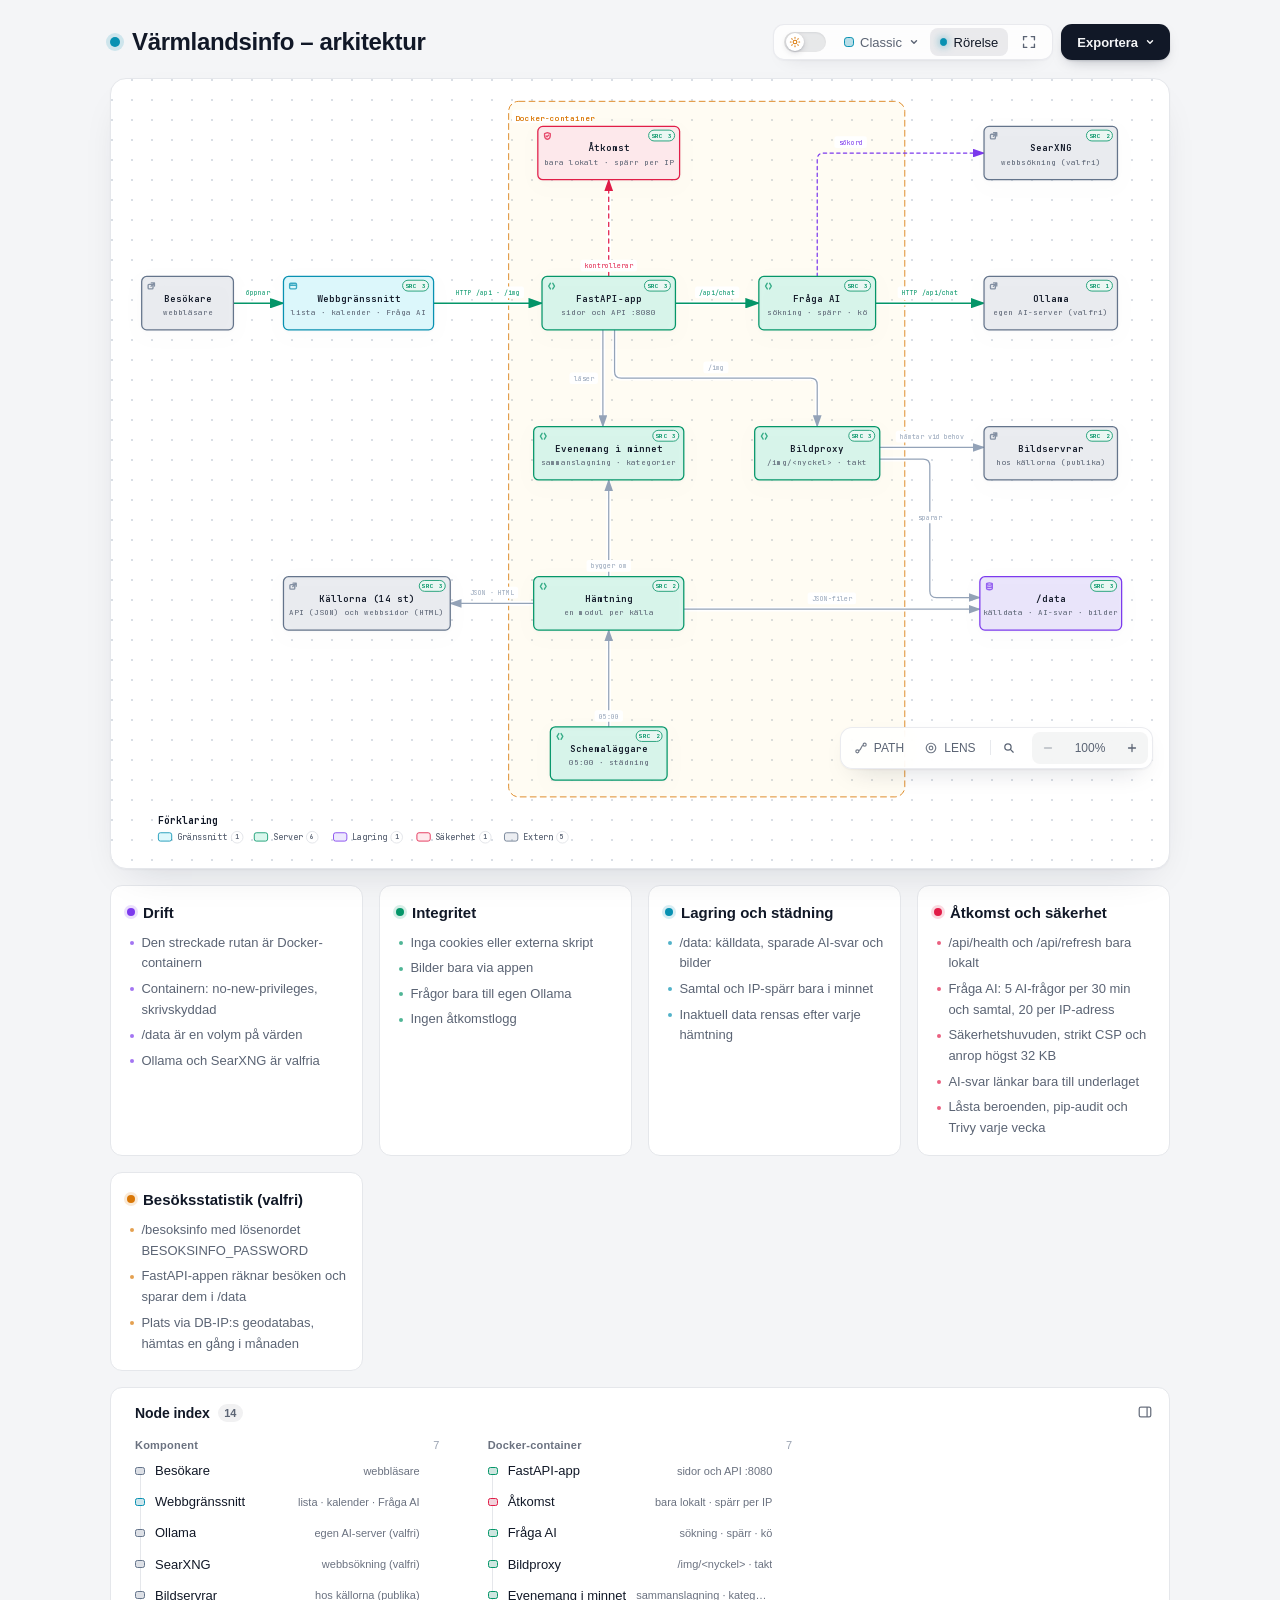
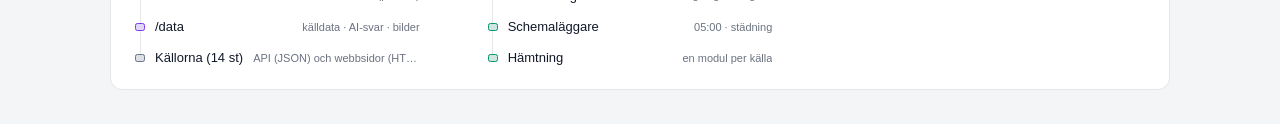
==== commit e918b964: "Arkitekturbilden och skärmdumparna efter säkerhetsarbetet (#94) Arkitekturbilden: kodhänvisningar ti" ====
--- a/docs/arkitektur/varmlandsinfo.html
+++ b/docs/arkitektur/varmlandsinfo.html
@@ -4982,7 +4982,7 @@
       </div>
     </div>
 
-    <script id="archify-source-evidence-data" type="application/json">{"schemaVersion":1,"verified":true,"repository":{"url":"https://github.com/tubalainen/varmlandsinfo","revision":"5c30ddd1e63875e9a44aa4500bd7310b68311af3","shortRevision":"5c30ddd","label":"tubalainen/varmlandsinfo","href":"https://github.com/tubalainen/varmlandsinfo/tree/5c30ddd1e63875e9a44aa4500bd7310b68311af3"},"referenceCount":32,"nodes":{"ui":[{"path":"app/static/app.js","line":134,"endLine":139,"label":"vyerna","href":"https://github.com/tubalainen/varmlandsinfo/blob/5c30ddd1e63875e9a44aa4500bd7310b68311af3/app/static/app.js#L134-L139"},{"path":"app/static/app.js","line":246,"label":"hämtar /api/events","href":"https://github.com/tubalainen/varmlandsinfo/blob/5c30ddd1e63875e9a44aa4500bd7310b68311af3/app/static/app.js#L246"},{"path":"app/static/chat.js","line":119,"label":"frågar /api/chat","href":"https://github.com/tubalainen/varmlandsinfo/blob/5c30ddd1e63875e9a44aa4500bd7310b68311af3/app/static/chat.js#L119"}],"api":[{"path":"app/main.py","line":221,"endLine":240,"label":"/api/events och /img","href":"https://github.com/tubalainen/varmlandsinfo/blob/5c30ddd1e63875e9a44aa4500bd7310b68311af3/app/main.py#L221-L240"},{"path":"app/main.py","line":286,"label":"/api/chat","href":"https://github.com/tubalainen/varmlandsinfo/blob/5c30ddd1e63875e9a44aa4500bd7310b68311af3/app/main.py#L286"},{"path":"app/main.py","line":381,"endLine":388,"label":"sidan och CSP","href":"https://github.com/tubalainen/varmlandsinfo/blob/5c30ddd1e63875e9a44aa4500bd7310b68311af3/app/main.py#L381-L388"}],"access":[{"path":"app/access.py","line":33,"endLine":56,"label":"lokalt och klientens IP","href":"https://github.com/tubalainen/varmlandsinfo/blob/5c30ddd1e63875e9a44aa4500bd7310b68311af3/app/access.py#L33-L56"},{"path":"app/access.py","line":58,"label":"IpLimiter","href":"https://github.com/tubalainen/varmlandsinfo/blob/5c30ddd1e63875e9a44aa4500bd7310b68311af3/app/access.py#L58"},{"path":"app/main.py","line":242,"endLine":248,"label":"health och refresh","href":"https://github.com/tubalainen/varmlandsinfo/blob/5c30ddd1e63875e9a44aa4500bd7310b68311af3/app/main.py#L242-L248"}],"chat":[{"path":"app/chat.py","line":813,"label":"chat_stream","href":"https://github.com/tubalainen/varmlandsinfo/blob/5c30ddd1e63875e9a44aa4500bd7310b68311af3/app/chat.py#L813"},{"path":"app/chat.py","line":912,"label":"kön till Ollama","href":"https://github.com/tubalainen/varmlandsinfo/blob/5c30ddd1e63875e9a44aa4500bd7310b68311af3/app/chat.py#L912"},{"path":"app/main.py","line":318,"label":"anropas från API:t","href":"https://github.com/tubalainen/varmlandsinfo/blob/5c30ddd1e63875e9a44aa4500bd7310b68311af3/app/main.py#L318"}],"ollama":[{"path":"app/chat.py","line":933,"label":"POST /api/chat","href":"https://github.com/tubalainen/varmlandsinfo/blob/5c30ddd1e63875e9a44aa4500bd7310b68311af3/app/chat.py#L933"}],"searxng":[{"path":"app/chat.py","line":901,"label":"webbsökning","href":"https://github.com/tubalainen/varmlandsinfo/blob/5c30ddd1e63875e9a44aa4500bd7310b68311af3/app/chat.py#L901"},{"path":"app/websearch.py","line":56,"endLine":63,"label":"GET /search","href":"https://github.com/tubalainen/varmlandsinfo/blob/5c30ddd1e63875e9a44aa4500bd7310b68311af3/app/websearch.py#L56-L63"}],"images":[{"path":"app/images.py","line":71,"label":"ImageProxy","href":"https://github.com/tubalainen/varmlandsinfo/blob/5c30ddd1e63875e9a44aa4500bd7310b68311af3/app/images.py#L71"},{"path":"app/images.py","line":135,"label":"get","href":"https://github.com/tubalainen/varmlandsinfo/blob/5c30ddd1e63875e9a44aa4500bd7310b68311af3/app/images.py#L135"},{"path":"app/images.py","line":169,"label":"_download","href":"https://github.com/tubalainen/varmlandsinfo/blob/5c30ddd1e63875e9a44aa4500bd7310b68311af3/app/images.py#L169"}],"imagehosts":[{"path":"app/images.py","line":169,"endLine":191,"label":"hämtning med kontroller","href":"https://github.com/tubalainen/varmlandsinfo/blob/5c30ddd1e63875e9a44aa4500bd7310b68311af3/app/images.py#L169-L191"}],"merge":[{"path":"app/events.py","line":42,"endLine":62,"label":"rebuild","href":"https://github.com/tubalainen/varmlandsinfo/blob/5c30ddd1e63875e9a44aa4500bd7310b68311af3/app/events.py#L42-L62"},{"path":"app/merge.py","line":83,"label":"merge","href":"https://github.com/tubalainen/varmlandsinfo/blob/5c30ddd1e63875e9a44aa4500bd7310b68311af3/app/merge.py#L83"},{"path":"app/events.py","line":228,"label":"current_events","href":"https://github.com/tubalainen/varmlandsinfo/blob/5c30ddd1e63875e9a44aa4500bd7310b68311af3/app/events.py#L228"}],"scheduler":[{"path":"app/main.py","line":142,"label":"scheduler","href":"https://github.com/tubalainen/varmlandsinfo/blob/5c30ddd1e63875e9a44aa4500bd7310b68311af3/app/main.py#L142"},{"path":"app/main.py","line":102,"label":"cleanup","href":"https://github.com/tubalainen/varmlandsinfo/blob/5c30ddd1e63875e9a44aa4500bd7310b68311af3/app/main.py#L102"}],"fetch":[{"path":"app/events.py","line":127,"endLine":147,"label":"_refresh","href":"https://github.com/tubalainen/varmlandsinfo/blob/5c30ddd1e63875e9a44aa4500bd7310b68311af3/app/events.py#L127-L147"},{"path":"app/sources/__init__.py","line":17,"endLine":18,"label":"källorna","href":"https://github.com/tubalainen/varmlandsinfo/blob/5c30ddd1e63875e9a44aa4500bd7310b68311af3/app/sources/__init__.py#L17-L18"}],"data":[{"path":"app/events.py","line":65,"endLine":76,"label":"källdata (JSON)","href":"https://github.com/tubalainen/varmlandsinfo/blob/5c30ddd1e63875e9a44aa4500bd7310b68311af3/app/events.py#L65-L76"},{"path":"app/chat_cache.py","line":49,"endLine":55,"label":"sparade AI-svar","href":"https://github.com/tubalainen/varmlandsinfo/blob/5c30ddd1e63875e9a44aa4500bd7310b68311af3/app/chat_cache.py#L49-L55"},{"path":"app/images.py","line":160,"label":"bilder","href":"https://github.com/tubalainen/varmlandsinfo/blob/5c30ddd1e63875e9a44aa4500bd7310b68311af3/app/images.py#L160"}],"sources":[{"path":"app/sources/visitvarmland.py","line":51,"label":"Visit Värmland","href":"https://github.com/tubalainen/varmlandsinfo/blob/5c30ddd1e63875e9a44aa4500bd7310b68311af3/app/sources/visitvarmland.py#L51"},{"path":"app/sources/motorsport.py","line":116,"endLine":136,"label":"SBF och Svemo","href":"https://github.com/tubalainen/varmlandsinfo/blob/5c30ddd1e63875e9a44aa4500bd7310b68311af3/app/sources/motorsport.py#L116-L136"},{"path":"app/sources/__init__.py","line":17,"endLine":18,"label":"alla källor","href":"https://github.com/tubalainen/varmlandsinfo/blob/5c30ddd1e63875e9a44aa4500bd7310b68311af3/app/sources/__init__.py#L17-L18"}]}}</script>
+    <script id="archify-source-evidence-data" type="application/json">{"schemaVersion":1,"verified":true,"repository":{"url":"https://github.com/tubalainen/varmlandsinfo","revision":"865b072a5c703f9ab132788cb306ae94ca8f1dcb","shortRevision":"865b072","label":"tubalainen/varmlandsinfo","href":"https://github.com/tubalainen/varmlandsinfo/tree/865b072a5c703f9ab132788cb306ae94ca8f1dcb"},"referenceCount":33,"nodes":{"ui":[{"path":"app/static/app.js","line":134,"endLine":139,"label":"vyerna","href":"https://github.com/tubalainen/varmlandsinfo/blob/865b072a5c703f9ab132788cb306ae94ca8f1dcb/app/static/app.js#L134-L139"},{"path":"app/static/app.js","line":246,"label":"hämtar /api/events","href":"https://github.com/tubalainen/varmlandsinfo/blob/865b072a5c703f9ab132788cb306ae94ca8f1dcb/app/static/app.js#L246"},{"path":"app/static/chat.js","line":11,"endLine":15,"label":"länkar bara till underlaget","href":"https://github.com/tubalainen/varmlandsinfo/blob/865b072a5c703f9ab132788cb306ae94ca8f1dcb/app/static/chat.js#L11-L15"}],"api":[{"path":"app/main.py","line":227,"endLine":248,"label":"/api/events och /img","href":"https://github.com/tubalainen/varmlandsinfo/blob/865b072a5c703f9ab132788cb306ae94ca8f1dcb/app/main.py#L227-L248"},{"path":"app/main.py","line":295,"label":"/api/chat","href":"https://github.com/tubalainen/varmlandsinfo/blob/865b072a5c703f9ab132788cb306ae94ca8f1dcb/app/main.py#L295"},{"path":"app/main.py","line":365,"endLine":422,"label":"högst 32 KB, säkerhetshuvuden och CSP","href":"https://github.com/tubalainen/varmlandsinfo/blob/865b072a5c703f9ab132788cb306ae94ca8f1dcb/app/main.py#L365-L422"}],"access":[{"path":"app/access.py","line":33,"endLine":56,"label":"lokalt och klientens IP","href":"https://github.com/tubalainen/varmlandsinfo/blob/865b072a5c703f9ab132788cb306ae94ca8f1dcb/app/access.py#L33-L56"},{"path":"app/access.py","line":58,"label":"IpLimiter","href":"https://github.com/tubalainen/varmlandsinfo/blob/865b072a5c703f9ab132788cb306ae94ca8f1dcb/app/access.py#L58"},{"path":"app/main.py","line":251,"endLine":257,"label":"health och refresh","href":"https://github.com/tubalainen/varmlandsinfo/blob/865b072a5c703f9ab132788cb306ae94ca8f1dcb/app/main.py#L251-L257"}],"chat":[{"path":"app/chat.py","line":840,"label":"chat_stream","href":"https://github.com/tubalainen/varmlandsinfo/blob/865b072a5c703f9ab132788cb306ae94ca8f1dcb/app/chat.py#L840"},{"path":"app/chat.py","line":940,"label":"kön till Ollama","href":"https://github.com/tubalainen/varmlandsinfo/blob/865b072a5c703f9ab132788cb306ae94ca8f1dcb/app/chat.py#L940"},{"path":"app/chat.py","line":694,"endLine":697,"label":"tillåtna länkar","href":"https://github.com/tubalainen/varmlandsinfo/blob/865b072a5c703f9ab132788cb306ae94ca8f1dcb/app/chat.py#L694-L697"}],"ollama":[{"path":"app/chat.py","line":961,"label":"POST /api/chat","href":"https://github.com/tubalainen/varmlandsinfo/blob/865b072a5c703f9ab132788cb306ae94ca8f1dcb/app/chat.py#L961"}],"searxng":[{"path":"app/chat.py","line":929,"label":"webbsökning","href":"https://github.com/tubalainen/varmlandsinfo/blob/865b072a5c703f9ab132788cb306ae94ca8f1dcb/app/chat.py#L929"},{"path":"app/websearch.py","line":56,"endLine":63,"label":"GET /search","href":"https://github.com/tubalainen/varmlandsinfo/blob/865b072a5c703f9ab132788cb306ae94ca8f1dcb/app/websearch.py#L56-L63"}],"images":[{"path":"app/images.py","line":101,"label":"ImageProxy","href":"https://github.com/tubalainen/varmlandsinfo/blob/865b072a5c703f9ab132788cb306ae94ca8f1dcb/app/images.py#L101"},{"path":"app/images.py","line":155,"endLine":163,"label":"takt mot källorna","href":"https://github.com/tubalainen/varmlandsinfo/blob/865b072a5c703f9ab132788cb306ae94ca8f1dcb/app/images.py#L155-L163"},{"path":"app/images.py","line":213,"label":"_download","href":"https://github.com/tubalainen/varmlandsinfo/blob/865b072a5c703f9ab132788cb306ae94ca8f1dcb/app/images.py#L213"}],"imagehosts":[{"path":"app/images.py","line":213,"endLine":238,"label":"hämtning med kontroller","href":"https://github.com/tubalainen/varmlandsinfo/blob/865b072a5c703f9ab132788cb306ae94ca8f1dcb/app/images.py#L213-L238"},{"path":"app/images.py","line":86,"endLine":98,"label":"serverns adress är publik","href":"https://github.com/tubalainen/varmlandsinfo/blob/865b072a5c703f9ab132788cb306ae94ca8f1dcb/app/images.py#L86-L98"}],"merge":[{"path":"app/events.py","line":42,"endLine":62,"label":"rebuild","href":"https://github.com/tubalainen/varmlandsinfo/blob/865b072a5c703f9ab132788cb306ae94ca8f1dcb/app/events.py#L42-L62"},{"path":"app/merge.py","line":83,"label":"merge","href":"https://github.com/tubalainen/varmlandsinfo/blob/865b072a5c703f9ab132788cb306ae94ca8f1dcb/app/merge.py#L83"},{"path":"app/events.py","line":228,"label":"current_events","href":"https://github.com/tubalainen/varmlandsinfo/blob/865b072a5c703f9ab132788cb306ae94ca8f1dcb/app/events.py#L228"}],"scheduler":[{"path":"app/main.py","line":142,"label":"scheduler","href":"https://github.com/tubalainen/varmlandsinfo/blob/865b072a5c703f9ab132788cb306ae94ca8f1dcb/app/main.py#L142"},{"path":"app/main.py","line":102,"label":"cleanup","href":"https://github.com/tubalainen/varmlandsinfo/blob/865b072a5c703f9ab132788cb306ae94ca8f1dcb/app/main.py#L102"}],"fetch":[{"path":"app/events.py","line":127,"endLine":147,"label":"_refresh","href":"https://github.com/tubalainen/varmlandsinfo/blob/865b072a5c703f9ab132788cb306ae94ca8f1dcb/app/events.py#L127-L147"},{"path":"app/sources/__init__.py","line":17,"endLine":18,"label":"källorna","href":"https://github.com/tubalainen/varmlandsinfo/blob/865b072a5c703f9ab132788cb306ae94ca8f1dcb/app/sources/__init__.py#L17-L18"}],"data":[{"path":"app/events.py","line":65,"endLine":76,"label":"källdata (JSON)","href":"https://github.com/tubalainen/varmlandsinfo/blob/865b072a5c703f9ab132788cb306ae94ca8f1dcb/app/events.py#L65-L76"},{"path":"app/chat_cache.py","line":49,"endLine":55,"label":"sparade AI-svar","href":"https://github.com/tubalainen/varmlandsinfo/blob/865b072a5c703f9ab132788cb306ae94ca8f1dcb/app/chat_cache.py#L49-L55"},{"path":"app/images.py","line":204,"label":"bilder","href":"https://github.com/tubalainen/varmlandsinfo/blob/865b072a5c703f9ab132788cb306ae94ca8f1dcb/app/images.py#L204"}],"sources":[{"path":"app/sources/visitvarmland.py","line":51,"label":"Visit Värmland","href":"https://github.com/tubalainen/varmlandsinfo/blob/865b072a5c703f9ab132788cb306ae94ca8f1dcb/app/sources/visitvarmland.py#L51"},{"path":"app/sources/motorsport.py","line":116,"endLine":136,"label":"SBF och Svemo","href":"https://github.com/tubalainen/varmlandsinfo/blob/865b072a5c703f9ab132788cb306ae94ca8f1dcb/app/sources/motorsport.py#L116-L136"},{"path":"app/sources/__init__.py","line":17,"endLine":18,"label":"alla källor","href":"https://github.com/tubalainen/varmlandsinfo/blob/865b072a5c703f9ab132788cb306ae94ca8f1dcb/app/sources/__init__.py#L17-L18"}]}}</script>
     <script id="archify-i18n-data" type="application/json">{"locale":"sv","messages":{"viewer.kind.frontend":"Gränssnitt","viewer.kind.backend":"Server","viewer.kind.database":"Lagring","viewer.kind.cloud":"Moln","viewer.kind.security":"Säkerhet","viewer.kind.messagebus":"Meddelandekö","viewer.kind.external":"Extern","viewer.kind.neutral":"Neutral","viewer.kind.node":"Node","viewer.kind.start":"Start","viewer.kind.active":"Active","viewer.kind.waiting":"Waiting","viewer.kind.decision":"Decision","viewer.kind.success":"Success","viewer.kind.failure":"Failure","viewer.toolbar.actions":"Diagramåtgärder","viewer.theme.toggle.title":"Byt tema (T)","viewer.theme.toggle":"Byt färgtema","viewer.theme.dark":"Mörkt","viewer.theme.light":"Ljust","viewer.preset.choose.title":"Choose visual style (S cycles)","viewer.preset.choose":"Choose visual style","viewer.preset.style":"Style","viewer.preset.menu":"Visual style","viewer.preset.identity":"Visual identity","viewer.preset.cycles":"to cycle","viewer.preset.classic":"Classic","viewer.preset.classic.short":"Classic","viewer.preset.classic.hint":"Stable technical default","viewer.preset.flow":"Signal Flow","viewer.preset.flow.short":"Flow","viewer.preset.flow.hint":"Motion-forward presentation","viewer.preset.blueprint":"Blueprint","viewer.preset.blueprint.hint":"Engineering review","viewer.preset.editorial":"Editorial","viewer.preset.editorial.hint":"Publication and launch notes","viewer.preset.badge.signalFlow":"SIGNAL FLOW","viewer.preset.badge.blueprint":"BLUEPRINT / REV 01","viewer.preset.badge.editorial":"EDITORIAL / FIELD NOTE","viewer.preset.badge.editorialPlate":"ARCHIFY / PLATE 04","viewer.preset.current":"Visual style: {style}. Choose visual style","viewer.motion.live":"Rörelse","viewer.motion.still":"Stilla","viewer.motion.pause":"Pausa rörelsen","viewer.motion.resume":"Starta rörelsen","viewer.motion.reduced":"Rörelsen är pausad eftersom minskad rörelse är vald","viewer.motion.hidden":"Rörelsen är pausad medan sidan är dold","viewer.motion.yielding":"Pause motion; currently yielding to {owner}","viewer.motion.yielding.title":"Live preview enabled · yielding to {owner}","viewer.owner.route":"Route Probe","viewer.owner.lens":"Semantic Lens","viewer.owner.relationship":"Relationship Preview","viewer.owner.intent":"Intent Trace","viewer.owner.focus":"semantic focus","viewer.owner.legend":"legend preview","viewer.owner.reader":"reader interaction","viewer.present.enter":"Visa i presentationsläge","viewer.present.enter.title":"Presentationsläge (F)","viewer.present.exit":"Lämna presentationsläget","viewer.present.exit.title":"Lämna presentationsläget (F eller Escape)","viewer.present.present":"Presentera","viewer.present.exit.label":"Lämna","viewer.export.button":"Exportera","viewer.export.button.title":"Exportera diagrammet (E)","viewer.export.diagram":"Exportera diagrammet","viewer.export.menu":"Exportera","viewer.export.subtitle":"Portable, clean outputs","viewer.export.share":"Share","viewer.export.shareCard":"Share Card","viewer.export.routeShareCard":"Route Share Card","viewer.export.reachShareCard":"Reach Share Card","viewer.export.copyDiagram":"Copy diagram","viewer.export.clipboardPng":"PNG to clipboard","viewer.export.raster":"Raster images","viewer.export.image":"Image","viewer.export.lossless":"Lossless image","viewer.export.compact":"Compact image","viewer.export.modern":"Modern image","viewer.export.vectorMotion":"Vector and motion","viewer.export.vectorMotion.heading":"Vector \u0026 motion","viewer.export.editable":"Editable vector","viewer.export.svg.auto":"SVG · Auto","viewer.export.svg.auto.hint":"Matches host theme","viewer.export.svg.light":"SVG · Light","viewer.export.svg.light.hint":"Always light","viewer.export.svg.dark":"SVG · Dark","viewer.export.svg.dark.hint":"Always dark","viewer.export.motion6s":"6s motion","viewer.export.unsupported":"Not supported by this browser","viewer.export.clipboardUnsupported":"Clipboard image write not supported by this browser","viewer.export.clipboardUnsupported.short":"Clipboard image write not supported in this browser.","viewer.export.motionUnavailable":"Motion capture unavailable in this browser","viewer.export.webmUnavailable":"WebM unavailable in this browser","viewer.export.failed":"Export failed: {message}","viewer.export.unknownVariant":"Unknown Share Card variant: {variant}","viewer.export.routeRequired":"Trace a route before exporting a Route Share Card","viewer.export.reachRequired":"Trace authored reach before exporting a Reach Share Card","viewer.export.unknown":"unknown","viewer.export.routeFailed":"Route Share Card export failed: {message}","viewer.export.reachFailed":"Reach Share Card export failed: {message}","viewer.export.copyFailed":"Copy failed: {message}","viewer.export.copiedPng":"Copied PNG to clipboard","viewer.export.downloadedRoute":"Downloaded Route Share Card","viewer.export.downloadedReach":"Downloaded Reach Share Card","viewer.export.downloadedWebm":"Downloaded WebM","viewer.export.recording":"Recording 6 seconds of motion…","viewer.export.card.routeSummary.one":"Path: {source} → {target} · {count} step","viewer.export.card.routeSummary.other":"Path: {source} → {target} · {count} steps","viewer.export.card.reachSummary":"Authored {direction} from {origin} · {nodes} · {links} · max {hops}","viewer.export.card.node.one":"{count} node","viewer.export.card.node.other":"{count} nodes","viewer.export.card.link.one":"{count} link","viewer.export.card.link.other":"{count} links","viewer.export.card.hop.one":"{count} hop","viewer.export.card.hop.other":"{count} hops","viewer.export.card.routeBadge":"ARCHIFY · ROUTE · {hops}","viewer.export.card.reachBadge":"ARCHIFY · {direction} REACH","viewer.export.direction.upstream":"Upstream","viewer.export.direction.downstream":"Downstream","viewer.export.error.canvasUnavailable":"Canvas unavailable for {label}","viewer.export.error.contextUnavailable":"2D canvas context unavailable for {label}","viewer.export.error.toBlobUnavailable":"canvas.toBlob unavailable for {label}","viewer.export.error.toBlobNull":"canvas.toBlob returned no data for {label}","viewer.export.error.variantsCombined":"Share Card variants cannot be combined","viewer.export.error.viewerState":"Share Card export could not remove temporary viewer state","viewer.export.error.routeState":"Route Card export could not preserve the resolved route safely","viewer.export.error.reachState":"Reach Card export could not preserve authored reach safely","viewer.export.error.webmRequirements":"WebM motion export requires a trace animation and browser MediaRecorder support","viewer.export.error.mediaRecorder":"MediaRecorder failed","viewer.export.error.emptyWebm":"MediaRecorder produced an empty WebM","viewer.export.error.webmBackground":"SVG background could not be loaded for WebM export","viewer.guide.title":"Explore this system","viewer.focus.selectedNodes":"{count} selected nodes","viewer.guide.eyebrow":"Diagram guide","viewer.guide.close":"Close diagram guide","viewer.guide.inspecting":"Inspecting compiled semantics","viewer.guide.actions":"Diagram exploration actions","viewer.guide.find":"Find any node","viewer.guide.find.hint":"Search labels, responsibilities, kinds, and stable IDs.","viewer.guide.route":"Trace a route","viewer.guide.route.aria":"Trace a directed route","viewer.guide.route.hint":"Ask how two semantic nodes connect in authored direction.","viewer.guide.map":"See the whole system","viewer.guide.map.hint":"Open Semantic Radar with a live viewport and stable nodes.","viewer.guide.lens":"Compare semantic kinds","viewer.guide.lens.hint":"Count roles, reveal their traffic, and compare direct authored links.","viewer.guide.present":"Enter Presentation Stage","viewer.guide.present.hint":"Give the live diagram the viewport without changing export.","viewer.guide.shortcuts":"Additional keyboard shortcuts","viewer.guide.shortcut.export":"Export","viewer.guide.shortcut.theme":"Theme","viewer.guide.shortcut.style":"Style","viewer.guide.shortcut.reset":"Reset","viewer.guide.shortcut.zoomIn":"Zoom in","viewer.guide.shortcut.zoomOut":"Zoom out","viewer.guide.shortcut.close":"Close","viewer.guide.facts":"{nodes} · {relationships}","viewer.guide.fact.node.one":"{count} semantic node","viewer.guide.fact.node.other":"{count} semantic nodes","viewer.guide.fact.relationship.one":"{count} relationship","viewer.guide.fact.relationship.other":"{count} relationships","viewer.guide.open":"Open diagram guide","viewer.finder.title":"Find a node","viewer.finder.close":"Close node finder","viewer.finder.placeholder":"Search labels or IDs","viewer.finder.search":"Search diagram nodes","viewer.finder.results":"Diagram nodes","viewer.finder.empty":"No matching nodes","viewer.finder.result.focus":"Focus {label}","viewer.finder.result.routeStart":"Choose {label} as route start","viewer.finder.result.routeTarget":"Choose {label} as route destination, {links}","viewer.finder.status.empty":"No matching nodes","viewer.finder.status.count.one":"{count} matching node","viewer.finder.status.count.other":"{count} matching nodes","viewer.finder.noun.nodes":"nodes","viewer.finder.link.one":"{count} link","viewer.finder.link.other":"{count} links","viewer.finder.result.focus.one":"Focus {label}, {count} related connection","viewer.finder.result.focus.other":"Focus {label}, {count} related connections","viewer.finder.status.filtered":"{visible} of {available} {noun}","viewer.finder.status.all":"{available} {noun}","viewer.passport.eyebrow":"Semantic passport","viewer.passport.metadata":"Node metadata","viewer.passport.evidence":"Verified source evidence","viewer.passport.verified":"Verified source","viewer.passport.verificationScope":"Verified against local Git at the pinned revision. Remote access has not been checked.","viewer.passport.reach":"Authored reach","viewer.passport.reach.trace":"Trace authored reachability","viewer.passport.upstream":"Upstream","viewer.passport.downstream":"Downstream","viewer.passport.upstream.trace":"Trace upstream authored reachability","viewer.passport.downstream.trace":"Trace downstream authored reachability","viewer.passport.close":"Close semantic passport","viewer.passport.move":"Move semantic passport. Drag, use arrow keys, or press Home to reset.","viewer.passport.copy":"Copy link","viewer.passport.copy.focus":"Copy link to focused node","viewer.passport.relations":"Relations","viewer.passport.relations.show":"Show connected relationships","viewer.passport.relations.hide":"Hide connected relationships","viewer.passport.relations.list":"Connected relationships","viewer.passport.copyRelation":"Copy relation","viewer.passport.copyNode":"Copy node","viewer.passport.copyPinned":"Copy link to pinned relationship","viewer.passport.copySource":"Copy link to source node","viewer.passport.copy.focused.success":"Focused node link copied","viewer.passport.copy.pinned.success":"Pinned relationship link copied","viewer.passport.copy.focused.failed":"Could not copy focused node link","viewer.passport.copy.pinned.failed":"Could not copy pinned relationship link","viewer.passport.relationship.none":"No connected relationships","viewer.passport.relationship.count.one":"{count} relation","viewer.passport.relationship.count.other":"{count} relations","viewer.passport.relationship.show.one":"Show {count} connected relationship","viewer.passport.relationship.show.other":"Show {count} connected relationships","viewer.passport.relationship.summary":"{out} outgoing · {in} incoming{loops}","viewer.passport.relationship.loops":" · {count} loop","viewer.passport.relationship.explorer":"Direct relationship explorer","viewer.passport.relationship.help":"Use arrow keys to explore relationships. Press Enter or Space to pin details; Escape clears.","viewer.passport.relationship.loopsBack":"loops back","viewer.passport.relationship.connectsTo":"connects to","viewer.passport.relationship.connectsFrom":"connects from","viewer.passport.relationship.pinned":"Pinned relationship · {from} → {to} · {label}","viewer.passport.relationship.inspect":"Inspect relationship {index} of {total}: {from} to {to}, {label}. Press Enter for details.","viewer.passport.relationship.group.out":"Outgoing","viewer.passport.relationship.group.in":"Incoming","viewer.passport.relationship.group.loop":"Self loops","viewer.passport.relationship.row":"{group}: {relationship}, {neighbor}","viewer.passport.relationship.direction.out":"OUT →","viewer.passport.relationship.direction.in":"← IN","viewer.passport.relationship.direction.loop":"LOOP","viewer.passport.sourceCount.one":"{count} verified source reference","viewer.passport.sourceCount.other":"{count} verified source references","viewer.passport.sourceMarker":"SRC","viewer.passport.beacon.one":"{count} verified source; focus this node to inspect","viewer.passport.beacon.other":"{count} verified sources; focus this node to inspect","viewer.passport.repository.open":"Open verified repository revision {revision}","viewer.passport.source.open":"Open verified source {path} at revision {revision}","viewer.passport.source.openLink":"Open ↗","viewer.passport.reach.upstream.one":"Trace {count} upstream authored node","viewer.passport.reach.upstream.other":"Trace {count} upstream authored nodes","viewer.passport.reach.downstream.one":"Trace {count} downstream authored node","viewer.passport.reach.downstream.other":"Trace {count} downstream authored nodes","viewer.passport.reach.noUpstream":"No upstream authored nodes","viewer.passport.reach.noDownstream":"No downstream authored nodes","viewer.passport.reach.status":"{direction} · {nodes} nodes · {links} links · max {hops} hops","viewer.route.eyebrow":"Path","viewer.route.start":"Click where the path starts","viewer.route.start.find":"Find start","viewer.route.start.find.aria":"Find a route start","viewer.route.copy":"Copy link","viewer.route.copy.aria":"Copy link to traced route","viewer.route.clear":"Clear","viewer.route.clear.aria":"Clear route probe","viewer.route.traced":"Path","viewer.route.pickTwo":"Click two nodes on the diagram","viewer.route.pickOne":"Click a node on the diagram","viewer.route.controls":"Route journey controls","viewer.route.previous":"Previous route position","viewer.route.play":"Play route journey","viewer.route.pause":"Pause route journey","viewer.route.replay":"Replay route journey","viewer.route.next":"Next route position","viewer.route.journey":"Journey","viewer.route.pause.label":"Pause","viewer.route.replay.label":"Replay","viewer.route.overview":"Overview","viewer.route.overview.aria":"Show complete route overview","viewer.route.instructions":"Click a start, then an end. Paths follow the arrows.","viewer.route.destination":"Where does the path from {label} end?","viewer.route.destination.find":"Find target","viewer.route.destination.find.aria":"Find a reachable route destination","viewer.route.differentDestination":"Choose a different destination","viewer.route.distinct":"Pick two different nodes.","viewer.route.unreachable":"Cannot reach {label} from here","viewer.route.unreachable.detail":"{target} cannot be reached from {source} along the arrows. Pick a highlighted node.","viewer.route.start.instructions":"Next, pick the end. Only nodes you can reach will light up.","viewer.route.copy.success":"Traced route link copied","viewer.route.copy.failed":"Could not copy traced route link","viewer.route.position":"Route position {index} of {total}: {label}","viewer.route.step":"Step {index} of {total} · {phase} · {label}","viewer.route.motionRequired":"Automatic journey requires Live motion","viewer.route.trigger.clear":"Clear traced route","viewer.route.overview.status":"{nodes} · {hops} · shortest path","viewer.route.overview.node.one":"{count} node","viewer.route.overview.node.other":"{count} nodes","viewer.route.overview.hop.one":"{count} step","viewer.route.overview.hop.other":"{count} steps","viewer.route.phase.playing":"Playing","viewer.route.phase.complete":"Complete","viewer.route.phase.inspecting":"Inspecting","viewer.route.destination.count.one":"{count} reachable node is highlighted. Click it.","viewer.route.destination.count.other":"{count} reachable nodes are highlighted. Click one.","viewer.route.noOutgoing":"No arrows lead out of this node. Clear it and pick another start.","viewer.route.result.title":"{source} to {target}","viewer.route.finder.source.title":"Choose route start","viewer.route.finder.source.placeholder":"Search route sources","viewer.route.finder.source.empty":"No matching route sources","viewer.route.finder.source.results":"Nodes that can start a route","viewer.route.finder.source.noun":"route sources","viewer.route.finder.source.badge":"start","viewer.route.finder.target.title":"Destination from {label}","viewer.route.finder.target.placeholder":"Search reachable destinations","viewer.route.finder.target.empty":"No matching reachable destinations","viewer.route.finder.target.results":"Reachable route destinations","viewer.route.finder.target.noun":"reachable destinations","viewer.route.hop.one":"{count} hop","viewer.route.hop.other":"{count} hops","viewer.lens.eyebrow":"Semantic lens","viewer.lens.title":"Compare system roles","viewer.lens.close":"Close semantic lens","viewer.lens.instruction":"Choose up to two semantic kinds. One reveals its real traffic; two compare only direct authored relationships.","viewer.lens.kinds":"Semantic kinds","viewer.lens.choose":"Choose a kind to inspect its nodes and touching relationships.","viewer.lens.copy":"Copy link to semantic lens","viewer.lens.clear":"Clear semantic lens","viewer.lens.open":"Open semantic lens","viewer.lens.openActive":"Open active semantic lens","viewer.lens.legend":"Semantic legend","viewer.lens.legend.inspect.one":"Inspect {label}, {count} node","viewer.lens.legend.inspect.other":"Inspect {label}, {count} nodes","viewer.lens.kind.count.one":"{label}, {count} node","viewer.lens.kind.count.other":"{label}, {count} nodes","viewer.lens.compare.one":"{first} → {second}: {forward} · {second} → {first}: {reverse} · {count} direct relationship","viewer.lens.compare.other":"{first} → {second}: {forward} · {second} → {first}: {reverse} · {count} direct relationships","viewer.lens.single":"{nodes} · {relationships} · connected peers remain visible","viewer.lens.node.one":"{count} {label} node","viewer.lens.node.other":"{count} {label} nodes","viewer.lens.relationship.one":"{count} touching relationship","viewer.lens.relationship.other":"{count} touching relationships","viewer.radar.title":"Semantic radar","viewer.radar.building":"Building overview","viewer.radar.openFull":"Open full semantic radar","viewer.radar.open":"Open radar","viewer.radar.close":"Close semantic radar","viewer.radar.surface":"Diagram overview. Click a node to focus it, or use arrow keys to pan.","viewer.radar.click":"Click node","viewer.radar.drag":"Drag to pan","viewer.radar.space":"Semantic radar needs more MAP space.","viewer.radar.nodes":"Semantic diagram radar nodes","viewer.radar.focus":"Focus {label} from Semantic Radar","viewer.radar.status":"{count} nodes · {viewport}","viewer.radar.fullMap":"{count} nodes · full map","viewer.radar.compacted":"Radar compacted to avoid covering the Semantic Passport or MAP controls.","viewer.radar.cancelWaiting":"Cancel semantic radar waiting for more MAP space","viewer.radar.needsSpace":"Semantic radar needs more visible MAP space","viewer.radar.viewport.full":"full map","viewer.radar.viewport.width":"{percent}% width","viewer.radar.viewport.scale":"{percent}% viewport","viewer.nav.controls":"Diagram view controls","viewer.nav.route":"Trace a directed route","viewer.nav.route.title":"Trace route (R)","viewer.nav.route.short":"PATH","viewer.nav.radar":"Open semantic radar","viewer.nav.radar.title":"Semantic radar (M)","viewer.nav.radar.short":"MAP","viewer.nav.lens":"Open semantic lens","viewer.nav.lens.title":"Semantic lens (L)","viewer.nav.lens.short":"LENS","viewer.nav.find":"Find a node","viewer.nav.find.title":"Find a node (/)","viewer.outline.title":"Node index","viewer.rail.show":"Notes \u0026 index","viewer.rail.controls":"Side panel","viewer.rail.collapse":"Collapse side panel","viewer.rail.bottom":"Move panel below the diagram","viewer.rail.right":"Move panel beside the diagram","viewer.nav.guide":"Open diagram guide","viewer.nav.guide.title":"Diagram guide (?)","viewer.nav.zoomOut":"Zoom out","viewer.nav.zoomOut.title":"Zoom out (-)","viewer.nav.reset":"Reset diagram view","viewer.nav.reset.title":"Reset view (0)","viewer.nav.read":"READ","viewer.nav.zoomIn":"Zoom in","viewer.nav.zoomIn.title":"Zoom in (+)","viewer.nav.camera":"{hint}. Reset diagram view","viewer.nav.camera.title":"{semantic}{hint} · reset view (0)","viewer.nav.camera.semantic":"Semantic camera active · ","viewer.nav.level.map":"MAP","viewer.nav.level.read":"READ","viewer.nav.level.full":"FULL","viewer.nav.level.auto":"AUTO","viewer.nav.detail.map":"Zoom in to reveal relationship labels and node context","viewer.nav.detail.read":"Zoom in again to reveal tags and annotations","viewer.nav.detail.full":"Full diagram detail","viewer.intent.summary":"{label}. {out} outgoing, {in} incoming{loops}. {total} connections. Press Enter for details.","viewer.intent.loops":", {count} self loop","viewer.common.copied":"Copied","viewer.common.copyFailed":"Copy failed","viewer.common.copyLink":"Copy link","viewer.common.clear":"Clear","viewer.common.close":"Close"}}</script>
     <!-- Main Diagram -->
     <div class="diagram-container" data-detail-level="read"
@@ -5155,15 +5155,15 @@
         <text data-detail="context" x="1110" y="86" class="t-muted" font-size="9" text-anchor="middle">webbsökning (valfri)</text>
         </g>
 
-        <g id="node-images" data-node-id="images" data-node-label="Bildproxy" tabindex="0" role="button" aria-label="Fokusera Bildproxy, /img/&lt;nyckel&gt;, Docker-container" aria-pressed="false" data-node-kind="backend" data-node-sublabel="/img/&lt;nyckel&gt;" data-node-context="Docker-container">
-          <title>Bildproxy · /img/&lt;nyckel&gt; · Docker-container</title>
+        <g id="node-images" data-node-id="images" data-node-label="Bildproxy" tabindex="0" role="button" aria-label="Fokusera Bildproxy, /img/&lt;nyckel&gt; · takt, Docker-container" aria-pressed="false" data-node-kind="backend" data-node-sublabel="/img/&lt;nyckel&gt; · takt" data-node-context="Docker-container">
+          <title>Bildproxy · /img/&lt;nyckel&gt; · takt · Docker-container</title>
           <rect x="755" y="400" width="150" height="64" rx="6" class="c-mask"/>
           <rect x="755" y="400" width="150" height="64" rx="6" class="c-backend" data-animate="node" style="--step:7" stroke-width="1.5"/>
           <g aria-hidden="true" data-semantic-sigil="backend" class="semantic-sigil s-backend" transform="translate(761 406) scale(0.6875)">
             <path d="M6 3 3 8l3 5M10 3l3 5-3 5"/>
           </g>
           <text data-node-label="" data-detail-anchor="" x="830" y="430" class="t-primary" font-size="11" font-weight="600" text-anchor="middle">Bildproxy</text>
-        <text data-detail="context" x="830" y="446" class="t-muted" font-size="9" text-anchor="middle">/img/&lt;nyckel&gt;</text>
+        <text data-detail="context" x="830" y="446" class="t-muted" font-size="9" text-anchor="middle">/img/&lt;nyckel&gt; · takt</text>
         </g>
 
         <g id="node-imagehosts" data-node-id="imagehosts" data-node-label="Bildservrar" tabindex="0" role="button" aria-label="Fokusera Bildservrar, hos källorna (publika), Komponent" aria-pressed="false" data-node-kind="external" data-node-sublabel="hos källorna (publika)" data-node-context="Komponent">
@@ -5506,6 +5506,7 @@
         </div>
         <ul>
           <li>Den streckade rutan är Docker-containern</li>
+          <li>Containern: no-new-privileges, skrivskyddad</li>
           <li>/data är en volym på värden</li>
           <li>Ollama och SearXNG är valfria</li>
         </ul>
@@ -5518,7 +5519,7 @@
         </div>
         <ul>
           <li>Inga cookies eller externa skript</li>
-          <li>Bilder bara via appen (CSP img-src &#39;self&#39;)</li>
+          <li>Bilder bara via appen</li>
           <li>Frågor bara till egen Ollama</li>
           <li>Ingen åtkomstlogg</li>
         </ul>
@@ -5539,12 +5540,14 @@
       <div class="card">
         <div class="card-header">
           <div class="card-dot rose"></div>
-          <h3>Åtkomst</h3>
+          <h3>Åtkomst och säkerhet</h3>
         </div>
         <ul>
           <li>/api/health och /api/refresh bara lokalt</li>
-          <li>Fråga AI: 5 AI-frågor per 30 min och samtal</li>
-          <li>20 per 30 min och IP-adress</li>
+          <li>Fråga AI: 5 AI-frågor per 30 min och samtal, 20 per IP-adress</li>
+          <li>Säkerhetshuvuden, strikt CSP och anrop högst 32 KB</li>
+          <li>AI-svar länkar bara till underlaget</li>
+          <li>Låsta beroenden, pip-audit och Trivy varje vecka</li>
         </ul>
       </div>
 
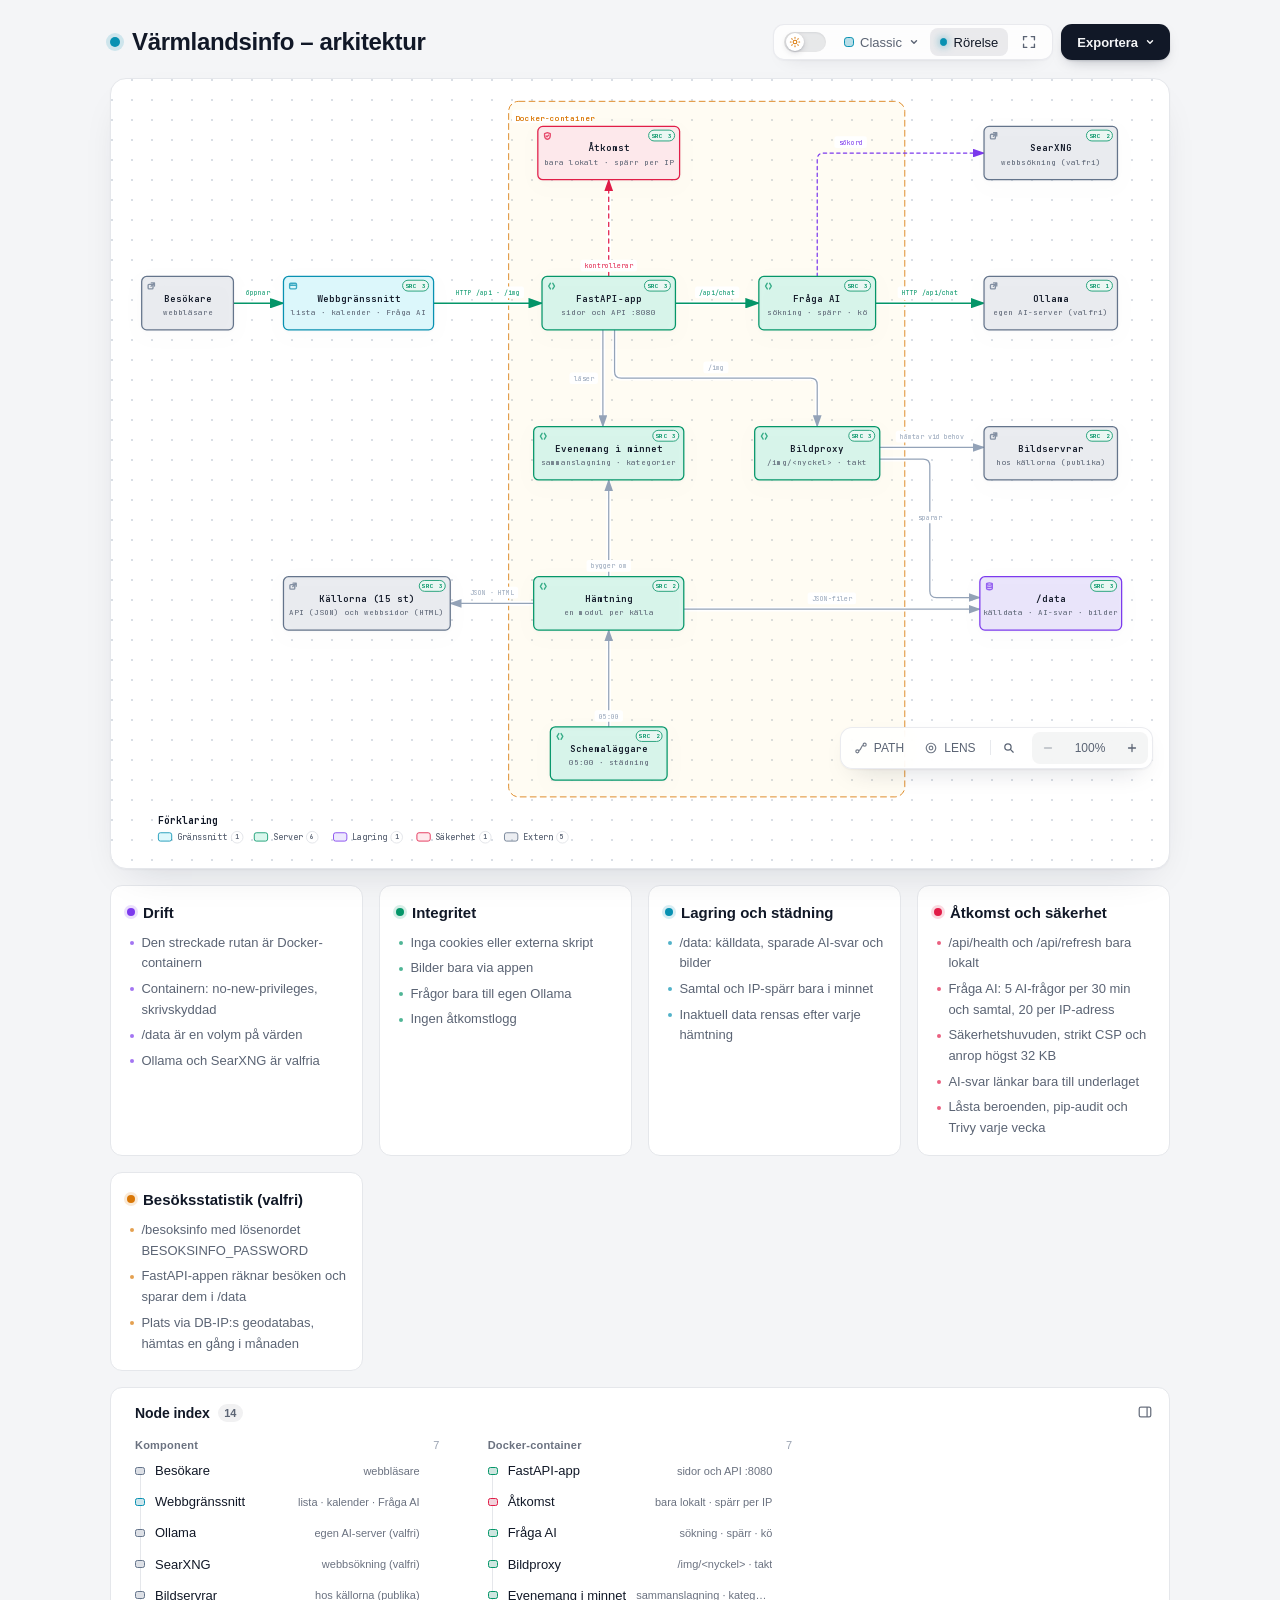
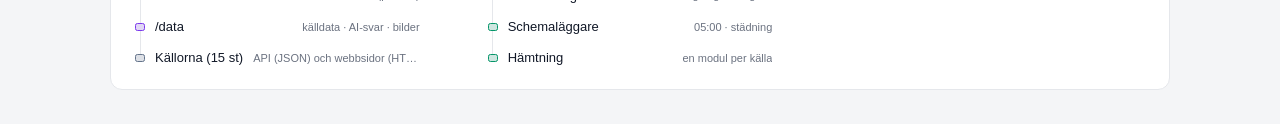
==== commit 4d52edcc: "Arkitekturbilden med 15 källor (#96) Källorna (15 st) med Skoghalls Folkets Hus, och hänvisningarna " ====
--- a/docs/arkitektur/varmlandsinfo.html
+++ b/docs/arkitektur/varmlandsinfo.html
@@ -4982,7 +4982,7 @@
       </div>
     </div>
 
-    <script id="archify-source-evidence-data" type="application/json">{"schemaVersion":1,"verified":true,"repository":{"url":"https://github.com/tubalainen/varmlandsinfo","revision":"865b072a5c703f9ab132788cb306ae94ca8f1dcb","shortRevision":"865b072","label":"tubalainen/varmlandsinfo","href":"https://github.com/tubalainen/varmlandsinfo/tree/865b072a5c703f9ab132788cb306ae94ca8f1dcb"},"referenceCount":33,"nodes":{"ui":[{"path":"app/static/app.js","line":134,"endLine":139,"label":"vyerna","href":"https://github.com/tubalainen/varmlandsinfo/blob/865b072a5c703f9ab132788cb306ae94ca8f1dcb/app/static/app.js#L134-L139"},{"path":"app/static/app.js","line":246,"label":"hämtar /api/events","href":"https://github.com/tubalainen/varmlandsinfo/blob/865b072a5c703f9ab132788cb306ae94ca8f1dcb/app/static/app.js#L246"},{"path":"app/static/chat.js","line":11,"endLine":15,"label":"länkar bara till underlaget","href":"https://github.com/tubalainen/varmlandsinfo/blob/865b072a5c703f9ab132788cb306ae94ca8f1dcb/app/static/chat.js#L11-L15"}],"api":[{"path":"app/main.py","line":227,"endLine":248,"label":"/api/events och /img","href":"https://github.com/tubalainen/varmlandsinfo/blob/865b072a5c703f9ab132788cb306ae94ca8f1dcb/app/main.py#L227-L248"},{"path":"app/main.py","line":295,"label":"/api/chat","href":"https://github.com/tubalainen/varmlandsinfo/blob/865b072a5c703f9ab132788cb306ae94ca8f1dcb/app/main.py#L295"},{"path":"app/main.py","line":365,"endLine":422,"label":"högst 32 KB, säkerhetshuvuden och CSP","href":"https://github.com/tubalainen/varmlandsinfo/blob/865b072a5c703f9ab132788cb306ae94ca8f1dcb/app/main.py#L365-L422"}],"access":[{"path":"app/access.py","line":33,"endLine":56,"label":"lokalt och klientens IP","href":"https://github.com/tubalainen/varmlandsinfo/blob/865b072a5c703f9ab132788cb306ae94ca8f1dcb/app/access.py#L33-L56"},{"path":"app/access.py","line":58,"label":"IpLimiter","href":"https://github.com/tubalainen/varmlandsinfo/blob/865b072a5c703f9ab132788cb306ae94ca8f1dcb/app/access.py#L58"},{"path":"app/main.py","line":251,"endLine":257,"label":"health och refresh","href":"https://github.com/tubalainen/varmlandsinfo/blob/865b072a5c703f9ab132788cb306ae94ca8f1dcb/app/main.py#L251-L257"}],"chat":[{"path":"app/chat.py","line":840,"label":"chat_stream","href":"https://github.com/tubalainen/varmlandsinfo/blob/865b072a5c703f9ab132788cb306ae94ca8f1dcb/app/chat.py#L840"},{"path":"app/chat.py","line":940,"label":"kön till Ollama","href":"https://github.com/tubalainen/varmlandsinfo/blob/865b072a5c703f9ab132788cb306ae94ca8f1dcb/app/chat.py#L940"},{"path":"app/chat.py","line":694,"endLine":697,"label":"tillåtna länkar","href":"https://github.com/tubalainen/varmlandsinfo/blob/865b072a5c703f9ab132788cb306ae94ca8f1dcb/app/chat.py#L694-L697"}],"ollama":[{"path":"app/chat.py","line":961,"label":"POST /api/chat","href":"https://github.com/tubalainen/varmlandsinfo/blob/865b072a5c703f9ab132788cb306ae94ca8f1dcb/app/chat.py#L961"}],"searxng":[{"path":"app/chat.py","line":929,"label":"webbsökning","href":"https://github.com/tubalainen/varmlandsinfo/blob/865b072a5c703f9ab132788cb306ae94ca8f1dcb/app/chat.py#L929"},{"path":"app/websearch.py","line":56,"endLine":63,"label":"GET /search","href":"https://github.com/tubalainen/varmlandsinfo/blob/865b072a5c703f9ab132788cb306ae94ca8f1dcb/app/websearch.py#L56-L63"}],"images":[{"path":"app/images.py","line":101,"label":"ImageProxy","href":"https://github.com/tubalainen/varmlandsinfo/blob/865b072a5c703f9ab132788cb306ae94ca8f1dcb/app/images.py#L101"},{"path":"app/images.py","line":155,"endLine":163,"label":"takt mot källorna","href":"https://github.com/tubalainen/varmlandsinfo/blob/865b072a5c703f9ab132788cb306ae94ca8f1dcb/app/images.py#L155-L163"},{"path":"app/images.py","line":213,"label":"_download","href":"https://github.com/tubalainen/varmlandsinfo/blob/865b072a5c703f9ab132788cb306ae94ca8f1dcb/app/images.py#L213"}],"imagehosts":[{"path":"app/images.py","line":213,"endLine":238,"label":"hämtning med kontroller","href":"https://github.com/tubalainen/varmlandsinfo/blob/865b072a5c703f9ab132788cb306ae94ca8f1dcb/app/images.py#L213-L238"},{"path":"app/images.py","line":86,"endLine":98,"label":"serverns adress är publik","href":"https://github.com/tubalainen/varmlandsinfo/blob/865b072a5c703f9ab132788cb306ae94ca8f1dcb/app/images.py#L86-L98"}],"merge":[{"path":"app/events.py","line":42,"endLine":62,"label":"rebuild","href":"https://github.com/tubalainen/varmlandsinfo/blob/865b072a5c703f9ab132788cb306ae94ca8f1dcb/app/events.py#L42-L62"},{"path":"app/merge.py","line":83,"label":"merge","href":"https://github.com/tubalainen/varmlandsinfo/blob/865b072a5c703f9ab132788cb306ae94ca8f1dcb/app/merge.py#L83"},{"path":"app/events.py","line":228,"label":"current_events","href":"https://github.com/tubalainen/varmlandsinfo/blob/865b072a5c703f9ab132788cb306ae94ca8f1dcb/app/events.py#L228"}],"scheduler":[{"path":"app/main.py","line":142,"label":"scheduler","href":"https://github.com/tubalainen/varmlandsinfo/blob/865b072a5c703f9ab132788cb306ae94ca8f1dcb/app/main.py#L142"},{"path":"app/main.py","line":102,"label":"cleanup","href":"https://github.com/tubalainen/varmlandsinfo/blob/865b072a5c703f9ab132788cb306ae94ca8f1dcb/app/main.py#L102"}],"fetch":[{"path":"app/events.py","line":127,"endLine":147,"label":"_refresh","href":"https://github.com/tubalainen/varmlandsinfo/blob/865b072a5c703f9ab132788cb306ae94ca8f1dcb/app/events.py#L127-L147"},{"path":"app/sources/__init__.py","line":17,"endLine":18,"label":"källorna","href":"https://github.com/tubalainen/varmlandsinfo/blob/865b072a5c703f9ab132788cb306ae94ca8f1dcb/app/sources/__init__.py#L17-L18"}],"data":[{"path":"app/events.py","line":65,"endLine":76,"label":"källdata (JSON)","href":"https://github.com/tubalainen/varmlandsinfo/blob/865b072a5c703f9ab132788cb306ae94ca8f1dcb/app/events.py#L65-L76"},{"path":"app/chat_cache.py","line":49,"endLine":55,"label":"sparade AI-svar","href":"https://github.com/tubalainen/varmlandsinfo/blob/865b072a5c703f9ab132788cb306ae94ca8f1dcb/app/chat_cache.py#L49-L55"},{"path":"app/images.py","line":204,"label":"bilder","href":"https://github.com/tubalainen/varmlandsinfo/blob/865b072a5c703f9ab132788cb306ae94ca8f1dcb/app/images.py#L204"}],"sources":[{"path":"app/sources/visitvarmland.py","line":51,"label":"Visit Värmland","href":"https://github.com/tubalainen/varmlandsinfo/blob/865b072a5c703f9ab132788cb306ae94ca8f1dcb/app/sources/visitvarmland.py#L51"},{"path":"app/sources/motorsport.py","line":116,"endLine":136,"label":"SBF och Svemo","href":"https://github.com/tubalainen/varmlandsinfo/blob/865b072a5c703f9ab132788cb306ae94ca8f1dcb/app/sources/motorsport.py#L116-L136"},{"path":"app/sources/__init__.py","line":17,"endLine":18,"label":"alla källor","href":"https://github.com/tubalainen/varmlandsinfo/blob/865b072a5c703f9ab132788cb306ae94ca8f1dcb/app/sources/__init__.py#L17-L18"}]}}</script>
+    <script id="archify-source-evidence-data" type="application/json">{"schemaVersion":1,"verified":true,"repository":{"url":"https://github.com/tubalainen/varmlandsinfo","revision":"90eb7f95740b649a5a8389002ade0c4a39631afa","shortRevision":"90eb7f9","label":"tubalainen/varmlandsinfo","href":"https://github.com/tubalainen/varmlandsinfo/tree/90eb7f95740b649a5a8389002ade0c4a39631afa"},"referenceCount":33,"nodes":{"ui":[{"path":"app/static/app.js","line":134,"endLine":139,"label":"vyerna","href":"https://github.com/tubalainen/varmlandsinfo/blob/90eb7f95740b649a5a8389002ade0c4a39631afa/app/static/app.js#L134-L139"},{"path":"app/static/app.js","line":246,"label":"hämtar /api/events","href":"https://github.com/tubalainen/varmlandsinfo/blob/90eb7f95740b649a5a8389002ade0c4a39631afa/app/static/app.js#L246"},{"path":"app/static/chat.js","line":11,"endLine":15,"label":"länkar bara till underlaget","href":"https://github.com/tubalainen/varmlandsinfo/blob/90eb7f95740b649a5a8389002ade0c4a39631afa/app/static/chat.js#L11-L15"}],"api":[{"path":"app/main.py","line":227,"endLine":248,"label":"/api/events och /img","href":"https://github.com/tubalainen/varmlandsinfo/blob/90eb7f95740b649a5a8389002ade0c4a39631afa/app/main.py#L227-L248"},{"path":"app/main.py","line":295,"label":"/api/chat","href":"https://github.com/tubalainen/varmlandsinfo/blob/90eb7f95740b649a5a8389002ade0c4a39631afa/app/main.py#L295"},{"path":"app/main.py","line":365,"endLine":422,"label":"högst 32 KB, säkerhetshuvuden och CSP","href":"https://github.com/tubalainen/varmlandsinfo/blob/90eb7f95740b649a5a8389002ade0c4a39631afa/app/main.py#L365-L422"}],"access":[{"path":"app/access.py","line":33,"endLine":56,"label":"lokalt och klientens IP","href":"https://github.com/tubalainen/varmlandsinfo/blob/90eb7f95740b649a5a8389002ade0c4a39631afa/app/access.py#L33-L56"},{"path":"app/access.py","line":58,"label":"IpLimiter","href":"https://github.com/tubalainen/varmlandsinfo/blob/90eb7f95740b649a5a8389002ade0c4a39631afa/app/access.py#L58"},{"path":"app/main.py","line":251,"endLine":257,"label":"health och refresh","href":"https://github.com/tubalainen/varmlandsinfo/blob/90eb7f95740b649a5a8389002ade0c4a39631afa/app/main.py#L251-L257"}],"chat":[{"path":"app/chat.py","line":840,"label":"chat_stream","href":"https://github.com/tubalainen/varmlandsinfo/blob/90eb7f95740b649a5a8389002ade0c4a39631afa/app/chat.py#L840"},{"path":"app/chat.py","line":940,"label":"kön till Ollama","href":"https://github.com/tubalainen/varmlandsinfo/blob/90eb7f95740b649a5a8389002ade0c4a39631afa/app/chat.py#L940"},{"path":"app/chat.py","line":694,"endLine":697,"label":"tillåtna länkar","href":"https://github.com/tubalainen/varmlandsinfo/blob/90eb7f95740b649a5a8389002ade0c4a39631afa/app/chat.py#L694-L697"}],"ollama":[{"path":"app/chat.py","line":961,"label":"POST /api/chat","href":"https://github.com/tubalainen/varmlandsinfo/blob/90eb7f95740b649a5a8389002ade0c4a39631afa/app/chat.py#L961"}],"searxng":[{"path":"app/chat.py","line":929,"label":"webbsökning","href":"https://github.com/tubalainen/varmlandsinfo/blob/90eb7f95740b649a5a8389002ade0c4a39631afa/app/chat.py#L929"},{"path":"app/websearch.py","line":56,"endLine":63,"label":"GET /search","href":"https://github.com/tubalainen/varmlandsinfo/blob/90eb7f95740b649a5a8389002ade0c4a39631afa/app/websearch.py#L56-L63"}],"images":[{"path":"app/images.py","line":101,"label":"ImageProxy","href":"https://github.com/tubalainen/varmlandsinfo/blob/90eb7f95740b649a5a8389002ade0c4a39631afa/app/images.py#L101"},{"path":"app/images.py","line":155,"endLine":163,"label":"takt mot källorna","href":"https://github.com/tubalainen/varmlandsinfo/blob/90eb7f95740b649a5a8389002ade0c4a39631afa/app/images.py#L155-L163"},{"path":"app/images.py","line":213,"label":"_download","href":"https://github.com/tubalainen/varmlandsinfo/blob/90eb7f95740b649a5a8389002ade0c4a39631afa/app/images.py#L213"}],"imagehosts":[{"path":"app/images.py","line":213,"endLine":238,"label":"hämtning med kontroller","href":"https://github.com/tubalainen/varmlandsinfo/blob/90eb7f95740b649a5a8389002ade0c4a39631afa/app/images.py#L213-L238"},{"path":"app/images.py","line":86,"endLine":98,"label":"serverns adress är publik","href":"https://github.com/tubalainen/varmlandsinfo/blob/90eb7f95740b649a5a8389002ade0c4a39631afa/app/images.py#L86-L98"}],"merge":[{"path":"app/events.py","line":42,"endLine":62,"label":"rebuild","href":"https://github.com/tubalainen/varmlandsinfo/blob/90eb7f95740b649a5a8389002ade0c4a39631afa/app/events.py#L42-L62"},{"path":"app/merge.py","line":122,"label":"merge","href":"https://github.com/tubalainen/varmlandsinfo/blob/90eb7f95740b649a5a8389002ade0c4a39631afa/app/merge.py#L122"},{"path":"app/events.py","line":228,"label":"current_events","href":"https://github.com/tubalainen/varmlandsinfo/blob/90eb7f95740b649a5a8389002ade0c4a39631afa/app/events.py#L228"}],"scheduler":[{"path":"app/main.py","line":142,"label":"scheduler","href":"https://github.com/tubalainen/varmlandsinfo/blob/90eb7f95740b649a5a8389002ade0c4a39631afa/app/main.py#L142"},{"path":"app/main.py","line":102,"label":"cleanup","href":"https://github.com/tubalainen/varmlandsinfo/blob/90eb7f95740b649a5a8389002ade0c4a39631afa/app/main.py#L102"}],"fetch":[{"path":"app/events.py","line":127,"endLine":147,"label":"_refresh","href":"https://github.com/tubalainen/varmlandsinfo/blob/90eb7f95740b649a5a8389002ade0c4a39631afa/app/events.py#L127-L147"},{"path":"app/sources/__init__.py","line":18,"endLine":19,"label":"källorna","href":"https://github.com/tubalainen/varmlandsinfo/blob/90eb7f95740b649a5a8389002ade0c4a39631afa/app/sources/__init__.py#L18-L19"}],"data":[{"path":"app/events.py","line":65,"endLine":76,"label":"källdata (JSON)","href":"https://github.com/tubalainen/varmlandsinfo/blob/90eb7f95740b649a5a8389002ade0c4a39631afa/app/events.py#L65-L76"},{"path":"app/chat_cache.py","line":49,"endLine":55,"label":"sparade AI-svar","href":"https://github.com/tubalainen/varmlandsinfo/blob/90eb7f95740b649a5a8389002ade0c4a39631afa/app/chat_cache.py#L49-L55"},{"path":"app/images.py","line":204,"label":"bilder","href":"https://github.com/tubalainen/varmlandsinfo/blob/90eb7f95740b649a5a8389002ade0c4a39631afa/app/images.py#L204"}],"sources":[{"path":"app/sources/visitvarmland.py","line":51,"label":"Visit Värmland","href":"https://github.com/tubalainen/varmlandsinfo/blob/90eb7f95740b649a5a8389002ade0c4a39631afa/app/sources/visitvarmland.py#L51"},{"path":"app/sources/motorsport.py","line":116,"endLine":136,"label":"SBF och Svemo","href":"https://github.com/tubalainen/varmlandsinfo/blob/90eb7f95740b649a5a8389002ade0c4a39631afa/app/sources/motorsport.py#L116-L136"},{"path":"app/sources/__init__.py","line":18,"endLine":19,"label":"alla källor","href":"https://github.com/tubalainen/varmlandsinfo/blob/90eb7f95740b649a5a8389002ade0c4a39631afa/app/sources/__init__.py#L18-L19"}]}}</script>
     <script id="archify-i18n-data" type="application/json">{"locale":"sv","messages":{"viewer.kind.frontend":"Gränssnitt","viewer.kind.backend":"Server","viewer.kind.database":"Lagring","viewer.kind.cloud":"Moln","viewer.kind.security":"Säkerhet","viewer.kind.messagebus":"Meddelandekö","viewer.kind.external":"Extern","viewer.kind.neutral":"Neutral","viewer.kind.node":"Node","viewer.kind.start":"Start","viewer.kind.active":"Active","viewer.kind.waiting":"Waiting","viewer.kind.decision":"Decision","viewer.kind.success":"Success","viewer.kind.failure":"Failure","viewer.toolbar.actions":"Diagramåtgärder","viewer.theme.toggle.title":"Byt tema (T)","viewer.theme.toggle":"Byt färgtema","viewer.theme.dark":"Mörkt","viewer.theme.light":"Ljust","viewer.preset.choose.title":"Choose visual style (S cycles)","viewer.preset.choose":"Choose visual style","viewer.preset.style":"Style","viewer.preset.menu":"Visual style","viewer.preset.identity":"Visual identity","viewer.preset.cycles":"to cycle","viewer.preset.classic":"Classic","viewer.preset.classic.short":"Classic","viewer.preset.classic.hint":"Stable technical default","viewer.preset.flow":"Signal Flow","viewer.preset.flow.short":"Flow","viewer.preset.flow.hint":"Motion-forward presentation","viewer.preset.blueprint":"Blueprint","viewer.preset.blueprint.hint":"Engineering review","viewer.preset.editorial":"Editorial","viewer.preset.editorial.hint":"Publication and launch notes","viewer.preset.badge.signalFlow":"SIGNAL FLOW","viewer.preset.badge.blueprint":"BLUEPRINT / REV 01","viewer.preset.badge.editorial":"EDITORIAL / FIELD NOTE","viewer.preset.badge.editorialPlate":"ARCHIFY / PLATE 04","viewer.preset.current":"Visual style: {style}. Choose visual style","viewer.motion.live":"Rörelse","viewer.motion.still":"Stilla","viewer.motion.pause":"Pausa rörelsen","viewer.motion.resume":"Starta rörelsen","viewer.motion.reduced":"Rörelsen är pausad eftersom minskad rörelse är vald","viewer.motion.hidden":"Rörelsen är pausad medan sidan är dold","viewer.motion.yielding":"Pause motion; currently yielding to {owner}","viewer.motion.yielding.title":"Live preview enabled · yielding to {owner}","viewer.owner.route":"Route Probe","viewer.owner.lens":"Semantic Lens","viewer.owner.relationship":"Relationship Preview","viewer.owner.intent":"Intent Trace","viewer.owner.focus":"semantic focus","viewer.owner.legend":"legend preview","viewer.owner.reader":"reader interaction","viewer.present.enter":"Visa i presentationsläge","viewer.present.enter.title":"Presentationsläge (F)","viewer.present.exit":"Lämna presentationsläget","viewer.present.exit.title":"Lämna presentationsläget (F eller Escape)","viewer.present.present":"Presentera","viewer.present.exit.label":"Lämna","viewer.export.button":"Exportera","viewer.export.button.title":"Exportera diagrammet (E)","viewer.export.diagram":"Exportera diagrammet","viewer.export.menu":"Exportera","viewer.export.subtitle":"Portable, clean outputs","viewer.export.share":"Share","viewer.export.shareCard":"Share Card","viewer.export.routeShareCard":"Route Share Card","viewer.export.reachShareCard":"Reach Share Card","viewer.export.copyDiagram":"Copy diagram","viewer.export.clipboardPng":"PNG to clipboard","viewer.export.raster":"Raster images","viewer.export.image":"Image","viewer.export.lossless":"Lossless image","viewer.export.compact":"Compact image","viewer.export.modern":"Modern image","viewer.export.vectorMotion":"Vector and motion","viewer.export.vectorMotion.heading":"Vector \u0026 motion","viewer.export.editable":"Editable vector","viewer.export.svg.auto":"SVG · Auto","viewer.export.svg.auto.hint":"Matches host theme","viewer.export.svg.light":"SVG · Light","viewer.export.svg.light.hint":"Always light","viewer.export.svg.dark":"SVG · Dark","viewer.export.svg.dark.hint":"Always dark","viewer.export.motion6s":"6s motion","viewer.export.unsupported":"Not supported by this browser","viewer.export.clipboardUnsupported":"Clipboard image write not supported by this browser","viewer.export.clipboardUnsupported.short":"Clipboard image write not supported in this browser.","viewer.export.motionUnavailable":"Motion capture unavailable in this browser","viewer.export.webmUnavailable":"WebM unavailable in this browser","viewer.export.failed":"Export failed: {message}","viewer.export.unknownVariant":"Unknown Share Card variant: {variant}","viewer.export.routeRequired":"Trace a route before exporting a Route Share Card","viewer.export.reachRequired":"Trace authored reach before exporting a Reach Share Card","viewer.export.unknown":"unknown","viewer.export.routeFailed":"Route Share Card export failed: {message}","viewer.export.reachFailed":"Reach Share Card export failed: {message}","viewer.export.copyFailed":"Copy failed: {message}","viewer.export.copiedPng":"Copied PNG to clipboard","viewer.export.downloadedRoute":"Downloaded Route Share Card","viewer.export.downloadedReach":"Downloaded Reach Share Card","viewer.export.downloadedWebm":"Downloaded WebM","viewer.export.recording":"Recording 6 seconds of motion…","viewer.export.card.routeSummary.one":"Path: {source} → {target} · {count} step","viewer.export.card.routeSummary.other":"Path: {source} → {target} · {count} steps","viewer.export.card.reachSummary":"Authored {direction} from {origin} · {nodes} · {links} · max {hops}","viewer.export.card.node.one":"{count} node","viewer.export.card.node.other":"{count} nodes","viewer.export.card.link.one":"{count} link","viewer.export.card.link.other":"{count} links","viewer.export.card.hop.one":"{count} hop","viewer.export.card.hop.other":"{count} hops","viewer.export.card.routeBadge":"ARCHIFY · ROUTE · {hops}","viewer.export.card.reachBadge":"ARCHIFY · {direction} REACH","viewer.export.direction.upstream":"Upstream","viewer.export.direction.downstream":"Downstream","viewer.export.error.canvasUnavailable":"Canvas unavailable for {label}","viewer.export.error.contextUnavailable":"2D canvas context unavailable for {label}","viewer.export.error.toBlobUnavailable":"canvas.toBlob unavailable for {label}","viewer.export.error.toBlobNull":"canvas.toBlob returned no data for {label}","viewer.export.error.variantsCombined":"Share Card variants cannot be combined","viewer.export.error.viewerState":"Share Card export could not remove temporary viewer state","viewer.export.error.routeState":"Route Card export could not preserve the resolved route safely","viewer.export.error.reachState":"Reach Card export could not preserve authored reach safely","viewer.export.error.webmRequirements":"WebM motion export requires a trace animation and browser MediaRecorder support","viewer.export.error.mediaRecorder":"MediaRecorder failed","viewer.export.error.emptyWebm":"MediaRecorder produced an empty WebM","viewer.export.error.webmBackground":"SVG background could not be loaded for WebM export","viewer.guide.title":"Explore this system","viewer.focus.selectedNodes":"{count} selected nodes","viewer.guide.eyebrow":"Diagram guide","viewer.guide.close":"Close diagram guide","viewer.guide.inspecting":"Inspecting compiled semantics","viewer.guide.actions":"Diagram exploration actions","viewer.guide.find":"Find any node","viewer.guide.find.hint":"Search labels, responsibilities, kinds, and stable IDs.","viewer.guide.route":"Trace a route","viewer.guide.route.aria":"Trace a directed route","viewer.guide.route.hint":"Ask how two semantic nodes connect in authored direction.","viewer.guide.map":"See the whole system","viewer.guide.map.hint":"Open Semantic Radar with a live viewport and stable nodes.","viewer.guide.lens":"Compare semantic kinds","viewer.guide.lens.hint":"Count roles, reveal their traffic, and compare direct authored links.","viewer.guide.present":"Enter Presentation Stage","viewer.guide.present.hint":"Give the live diagram the viewport without changing export.","viewer.guide.shortcuts":"Additional keyboard shortcuts","viewer.guide.shortcut.export":"Export","viewer.guide.shortcut.theme":"Theme","viewer.guide.shortcut.style":"Style","viewer.guide.shortcut.reset":"Reset","viewer.guide.shortcut.zoomIn":"Zoom in","viewer.guide.shortcut.zoomOut":"Zoom out","viewer.guide.shortcut.close":"Close","viewer.guide.facts":"{nodes} · {relationships}","viewer.guide.fact.node.one":"{count} semantic node","viewer.guide.fact.node.other":"{count} semantic nodes","viewer.guide.fact.relationship.one":"{count} relationship","viewer.guide.fact.relationship.other":"{count} relationships","viewer.guide.open":"Open diagram guide","viewer.finder.title":"Find a node","viewer.finder.close":"Close node finder","viewer.finder.placeholder":"Search labels or IDs","viewer.finder.search":"Search diagram nodes","viewer.finder.results":"Diagram nodes","viewer.finder.empty":"No matching nodes","viewer.finder.result.focus":"Focus {label}","viewer.finder.result.routeStart":"Choose {label} as route start","viewer.finder.result.routeTarget":"Choose {label} as route destination, {links}","viewer.finder.status.empty":"No matching nodes","viewer.finder.status.count.one":"{count} matching node","viewer.finder.status.count.other":"{count} matching nodes","viewer.finder.noun.nodes":"nodes","viewer.finder.link.one":"{count} link","viewer.finder.link.other":"{count} links","viewer.finder.result.focus.one":"Focus {label}, {count} related connection","viewer.finder.result.focus.other":"Focus {label}, {count} related connections","viewer.finder.status.filtered":"{visible} of {available} {noun}","viewer.finder.status.all":"{available} {noun}","viewer.passport.eyebrow":"Semantic passport","viewer.passport.metadata":"Node metadata","viewer.passport.evidence":"Verified source evidence","viewer.passport.verified":"Verified source","viewer.passport.verificationScope":"Verified against local Git at the pinned revision. Remote access has not been checked.","viewer.passport.reach":"Authored reach","viewer.passport.reach.trace":"Trace authored reachability","viewer.passport.upstream":"Upstream","viewer.passport.downstream":"Downstream","viewer.passport.upstream.trace":"Trace upstream authored reachability","viewer.passport.downstream.trace":"Trace downstream authored reachability","viewer.passport.close":"Close semantic passport","viewer.passport.move":"Move semantic passport. Drag, use arrow keys, or press Home to reset.","viewer.passport.copy":"Copy link","viewer.passport.copy.focus":"Copy link to focused node","viewer.passport.relations":"Relations","viewer.passport.relations.show":"Show connected relationships","viewer.passport.relations.hide":"Hide connected relationships","viewer.passport.relations.list":"Connected relationships","viewer.passport.copyRelation":"Copy relation","viewer.passport.copyNode":"Copy node","viewer.passport.copyPinned":"Copy link to pinned relationship","viewer.passport.copySource":"Copy link to source node","viewer.passport.copy.focused.success":"Focused node link copied","viewer.passport.copy.pinned.success":"Pinned relationship link copied","viewer.passport.copy.focused.failed":"Could not copy focused node link","viewer.passport.copy.pinned.failed":"Could not copy pinned relationship link","viewer.passport.relationship.none":"No connected relationships","viewer.passport.relationship.count.one":"{count} relation","viewer.passport.relationship.count.other":"{count} relations","viewer.passport.relationship.show.one":"Show {count} connected relationship","viewer.passport.relationship.show.other":"Show {count} connected relationships","viewer.passport.relationship.summary":"{out} outgoing · {in} incoming{loops}","viewer.passport.relationship.loops":" · {count} loop","viewer.passport.relationship.explorer":"Direct relationship explorer","viewer.passport.relationship.help":"Use arrow keys to explore relationships. Press Enter or Space to pin details; Escape clears.","viewer.passport.relationship.loopsBack":"loops back","viewer.passport.relationship.connectsTo":"connects to","viewer.passport.relationship.connectsFrom":"connects from","viewer.passport.relationship.pinned":"Pinned relationship · {from} → {to} · {label}","viewer.passport.relationship.inspect":"Inspect relationship {index} of {total}: {from} to {to}, {label}. Press Enter for details.","viewer.passport.relationship.group.out":"Outgoing","viewer.passport.relationship.group.in":"Incoming","viewer.passport.relationship.group.loop":"Self loops","viewer.passport.relationship.row":"{group}: {relationship}, {neighbor}","viewer.passport.relationship.direction.out":"OUT →","viewer.passport.relationship.direction.in":"← IN","viewer.passport.relationship.direction.loop":"LOOP","viewer.passport.sourceCount.one":"{count} verified source reference","viewer.passport.sourceCount.other":"{count} verified source references","viewer.passport.sourceMarker":"SRC","viewer.passport.beacon.one":"{count} verified source; focus this node to inspect","viewer.passport.beacon.other":"{count} verified sources; focus this node to inspect","viewer.passport.repository.open":"Open verified repository revision {revision}","viewer.passport.source.open":"Open verified source {path} at revision {revision}","viewer.passport.source.openLink":"Open ↗","viewer.passport.reach.upstream.one":"Trace {count} upstream authored node","viewer.passport.reach.upstream.other":"Trace {count} upstream authored nodes","viewer.passport.reach.downstream.one":"Trace {count} downstream authored node","viewer.passport.reach.downstream.other":"Trace {count} downstream authored nodes","viewer.passport.reach.noUpstream":"No upstream authored nodes","viewer.passport.reach.noDownstream":"No downstream authored nodes","viewer.passport.reach.status":"{direction} · {nodes} nodes · {links} links · max {hops} hops","viewer.route.eyebrow":"Path","viewer.route.start":"Click where the path starts","viewer.route.start.find":"Find start","viewer.route.start.find.aria":"Find a route start","viewer.route.copy":"Copy link","viewer.route.copy.aria":"Copy link to traced route","viewer.route.clear":"Clear","viewer.route.clear.aria":"Clear route probe","viewer.route.traced":"Path","viewer.route.pickTwo":"Click two nodes on the diagram","viewer.route.pickOne":"Click a node on the diagram","viewer.route.controls":"Route journey controls","viewer.route.previous":"Previous route position","viewer.route.play":"Play route journey","viewer.route.pause":"Pause route journey","viewer.route.replay":"Replay route journey","viewer.route.next":"Next route position","viewer.route.journey":"Journey","viewer.route.pause.label":"Pause","viewer.route.replay.label":"Replay","viewer.route.overview":"Overview","viewer.route.overview.aria":"Show complete route overview","viewer.route.instructions":"Click a start, then an end. Paths follow the arrows.","viewer.route.destination":"Where does the path from {label} end?","viewer.route.destination.find":"Find target","viewer.route.destination.find.aria":"Find a reachable route destination","viewer.route.differentDestination":"Choose a different destination","viewer.route.distinct":"Pick two different nodes.","viewer.route.unreachable":"Cannot reach {label} from here","viewer.route.unreachable.detail":"{target} cannot be reached from {source} along the arrows. Pick a highlighted node.","viewer.route.start.instructions":"Next, pick the end. Only nodes you can reach will light up.","viewer.route.copy.success":"Traced route link copied","viewer.route.copy.failed":"Could not copy traced route link","viewer.route.position":"Route position {index} of {total}: {label}","viewer.route.step":"Step {index} of {total} · {phase} · {label}","viewer.route.motionRequired":"Automatic journey requires Live motion","viewer.route.trigger.clear":"Clear traced route","viewer.route.overview.status":"{nodes} · {hops} · shortest path","viewer.route.overview.node.one":"{count} node","viewer.route.overview.node.other":"{count} nodes","viewer.route.overview.hop.one":"{count} step","viewer.route.overview.hop.other":"{count} steps","viewer.route.phase.playing":"Playing","viewer.route.phase.complete":"Complete","viewer.route.phase.inspecting":"Inspecting","viewer.route.destination.count.one":"{count} reachable node is highlighted. Click it.","viewer.route.destination.count.other":"{count} reachable nodes are highlighted. Click one.","viewer.route.noOutgoing":"No arrows lead out of this node. Clear it and pick another start.","viewer.route.result.title":"{source} to {target}","viewer.route.finder.source.title":"Choose route start","viewer.route.finder.source.placeholder":"Search route sources","viewer.route.finder.source.empty":"No matching route sources","viewer.route.finder.source.results":"Nodes that can start a route","viewer.route.finder.source.noun":"route sources","viewer.route.finder.source.badge":"start","viewer.route.finder.target.title":"Destination from {label}","viewer.route.finder.target.placeholder":"Search reachable destinations","viewer.route.finder.target.empty":"No matching reachable destinations","viewer.route.finder.target.results":"Reachable route destinations","viewer.route.finder.target.noun":"reachable destinations","viewer.route.hop.one":"{count} hop","viewer.route.hop.other":"{count} hops","viewer.lens.eyebrow":"Semantic lens","viewer.lens.title":"Compare system roles","viewer.lens.close":"Close semantic lens","viewer.lens.instruction":"Choose up to two semantic kinds. One reveals its real traffic; two compare only direct authored relationships.","viewer.lens.kinds":"Semantic kinds","viewer.lens.choose":"Choose a kind to inspect its nodes and touching relationships.","viewer.lens.copy":"Copy link to semantic lens","viewer.lens.clear":"Clear semantic lens","viewer.lens.open":"Open semantic lens","viewer.lens.openActive":"Open active semantic lens","viewer.lens.legend":"Semantic legend","viewer.lens.legend.inspect.one":"Inspect {label}, {count} node","viewer.lens.legend.inspect.other":"Inspect {label}, {count} nodes","viewer.lens.kind.count.one":"{label}, {count} node","viewer.lens.kind.count.other":"{label}, {count} nodes","viewer.lens.compare.one":"{first} → {second}: {forward} · {second} → {first}: {reverse} · {count} direct relationship","viewer.lens.compare.other":"{first} → {second}: {forward} · {second} → {first}: {reverse} · {count} direct relationships","viewer.lens.single":"{nodes} · {relationships} · connected peers remain visible","viewer.lens.node.one":"{count} {label} node","viewer.lens.node.other":"{count} {label} nodes","viewer.lens.relationship.one":"{count} touching relationship","viewer.lens.relationship.other":"{count} touching relationships","viewer.radar.title":"Semantic radar","viewer.radar.building":"Building overview","viewer.radar.openFull":"Open full semantic radar","viewer.radar.open":"Open radar","viewer.radar.close":"Close semantic radar","viewer.radar.surface":"Diagram overview. Click a node to focus it, or use arrow keys to pan.","viewer.radar.click":"Click node","viewer.radar.drag":"Drag to pan","viewer.radar.space":"Semantic radar needs more MAP space.","viewer.radar.nodes":"Semantic diagram radar nodes","viewer.radar.focus":"Focus {label} from Semantic Radar","viewer.radar.status":"{count} nodes · {viewport}","viewer.radar.fullMap":"{count} nodes · full map","viewer.radar.compacted":"Radar compacted to avoid covering the Semantic Passport or MAP controls.","viewer.radar.cancelWaiting":"Cancel semantic radar waiting for more MAP space","viewer.radar.needsSpace":"Semantic radar needs more visible MAP space","viewer.radar.viewport.full":"full map","viewer.radar.viewport.width":"{percent}% width","viewer.radar.viewport.scale":"{percent}% viewport","viewer.nav.controls":"Diagram view controls","viewer.nav.route":"Trace a directed route","viewer.nav.route.title":"Trace route (R)","viewer.nav.route.short":"PATH","viewer.nav.radar":"Open semantic radar","viewer.nav.radar.title":"Semantic radar (M)","viewer.nav.radar.short":"MAP","viewer.nav.lens":"Open semantic lens","viewer.nav.lens.title":"Semantic lens (L)","viewer.nav.lens.short":"LENS","viewer.nav.find":"Find a node","viewer.nav.find.title":"Find a node (/)","viewer.outline.title":"Node index","viewer.rail.show":"Notes \u0026 index","viewer.rail.controls":"Side panel","viewer.rail.collapse":"Collapse side panel","viewer.rail.bottom":"Move panel below the diagram","viewer.rail.right":"Move panel beside the diagram","viewer.nav.guide":"Open diagram guide","viewer.nav.guide.title":"Diagram guide (?)","viewer.nav.zoomOut":"Zoom out","viewer.nav.zoomOut.title":"Zoom out (-)","viewer.nav.reset":"Reset diagram view","viewer.nav.reset.title":"Reset view (0)","viewer.nav.read":"READ","viewer.nav.zoomIn":"Zoom in","viewer.nav.zoomIn.title":"Zoom in (+)","viewer.nav.camera":"{hint}. Reset diagram view","viewer.nav.camera.title":"{semantic}{hint} · reset view (0)","viewer.nav.camera.semantic":"Semantic camera active · ","viewer.nav.level.map":"MAP","viewer.nav.level.read":"READ","viewer.nav.level.full":"FULL","viewer.nav.level.auto":"AUTO","viewer.nav.detail.map":"Zoom in to reveal relationship labels and node context","viewer.nav.detail.read":"Zoom in again to reveal tags and annotations","viewer.nav.detail.full":"Full diagram detail","viewer.intent.summary":"{label}. {out} outgoing, {in} incoming{loops}. {total} connections. Press Enter for details.","viewer.intent.loops":", {count} self loop","viewer.common.copied":"Copied","viewer.common.copyFailed":"Copy failed","viewer.common.copyLink":"Copy link","viewer.common.clear":"Clear","viewer.common.close":"Close"}}</script>
     <!-- Main Diagram -->
     <div class="diagram-container" data-detail-level="read"
@@ -5223,15 +5223,15 @@
         <text data-detail="context" x="1110" y="626" class="t-muted" font-size="9" text-anchor="middle">källdata · AI-svar · bilder</text>
         </g>
 
-        <g id="node-sources" data-node-id="sources" data-node-label="Källorna (14 st)" tabindex="0" role="button" aria-label="Fokusera Källorna (14 st), API (JSON) och webbsidor (HTML), Komponent" aria-pressed="false" data-node-kind="external" data-node-sublabel="API (JSON) och webbsidor (HTML)" data-node-context="Komponent">
-          <title>Källorna (14 st) · API (JSON) och webbsidor (HTML) · Komponent</title>
+        <g id="node-sources" data-node-id="sources" data-node-label="Källorna (15 st)" tabindex="0" role="button" aria-label="Fokusera Källorna (15 st), API (JSON) och webbsidor (HTML), Komponent" aria-pressed="false" data-node-kind="external" data-node-sublabel="API (JSON) och webbsidor (HTML)" data-node-context="Komponent">
+          <title>Källorna (15 st) · API (JSON) och webbsidor (HTML) · Komponent</title>
           <rect x="190" y="580" width="200" height="64" rx="6" class="c-mask"/>
           <rect x="190" y="580" width="200" height="64" rx="6" class="c-external" data-animate="node" style="--step:12" stroke-width="1.5"/>
           <g aria-hidden="true" data-semantic-sigil="external" class="semantic-sigil s-external" transform="translate(196 586) scale(0.6875)">
             <rect x="2.5" y="5" width="8.5" height="8" rx="1.5"/>
             <path d="M8 2.5h5.5V8M13.5 2.5 7.5 8.5"/>
           </g>
-          <text data-node-label="" data-detail-anchor="" x="290" y="610" class="t-primary" font-size="11" font-weight="600" text-anchor="middle">Källorna (14 st)</text>
+          <text data-node-label="" data-detail-anchor="" x="290" y="610" class="t-primary" font-size="11" font-weight="600" text-anchor="middle">Källorna (15 st)</text>
         <text data-detail="context" x="290" y="626" class="t-muted" font-size="9" text-anchor="middle">API (JSON) och webbsidor (HTML)</text>
         </g>
 
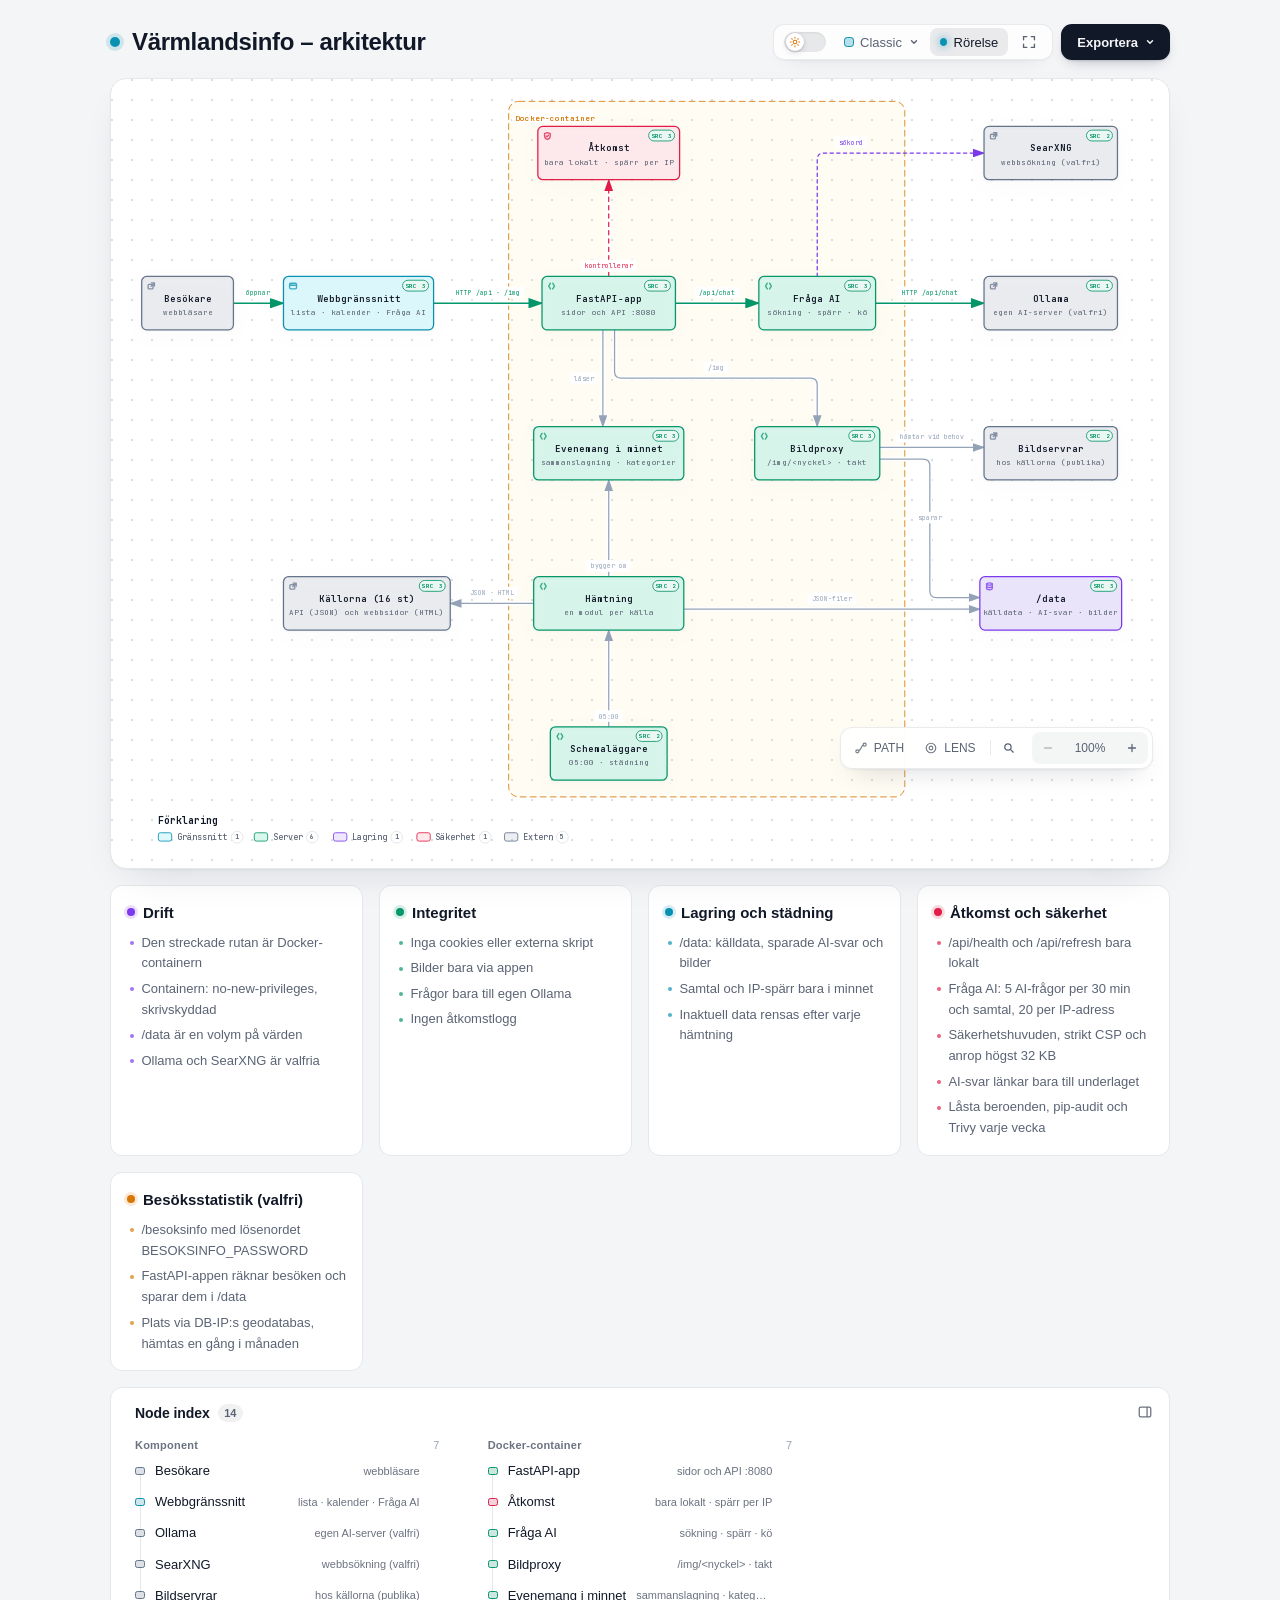
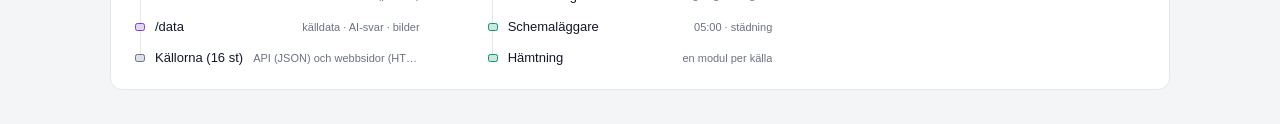
==== commit 0948a54c: "Arkitekturbilden med 16 källor (#98) Källorna (16 st) med Riksteatern, och hänvisningarna till sourc" ====
--- a/docs/arkitektur/varmlandsinfo.html
+++ b/docs/arkitektur/varmlandsinfo.html
@@ -4982,7 +4982,7 @@
       </div>
     </div>
 
-    <script id="archify-source-evidence-data" type="application/json">{"schemaVersion":1,"verified":true,"repository":{"url":"https://github.com/tubalainen/varmlandsinfo","revision":"90eb7f95740b649a5a8389002ade0c4a39631afa","shortRevision":"90eb7f9","label":"tubalainen/varmlandsinfo","href":"https://github.com/tubalainen/varmlandsinfo/tree/90eb7f95740b649a5a8389002ade0c4a39631afa"},"referenceCount":33,"nodes":{"ui":[{"path":"app/static/app.js","line":134,"endLine":139,"label":"vyerna","href":"https://github.com/tubalainen/varmlandsinfo/blob/90eb7f95740b649a5a8389002ade0c4a39631afa/app/static/app.js#L134-L139"},{"path":"app/static/app.js","line":246,"label":"hämtar /api/events","href":"https://github.com/tubalainen/varmlandsinfo/blob/90eb7f95740b649a5a8389002ade0c4a39631afa/app/static/app.js#L246"},{"path":"app/static/chat.js","line":11,"endLine":15,"label":"länkar bara till underlaget","href":"https://github.com/tubalainen/varmlandsinfo/blob/90eb7f95740b649a5a8389002ade0c4a39631afa/app/static/chat.js#L11-L15"}],"api":[{"path":"app/main.py","line":227,"endLine":248,"label":"/api/events och /img","href":"https://github.com/tubalainen/varmlandsinfo/blob/90eb7f95740b649a5a8389002ade0c4a39631afa/app/main.py#L227-L248"},{"path":"app/main.py","line":295,"label":"/api/chat","href":"https://github.com/tubalainen/varmlandsinfo/blob/90eb7f95740b649a5a8389002ade0c4a39631afa/app/main.py#L295"},{"path":"app/main.py","line":365,"endLine":422,"label":"högst 32 KB, säkerhetshuvuden och CSP","href":"https://github.com/tubalainen/varmlandsinfo/blob/90eb7f95740b649a5a8389002ade0c4a39631afa/app/main.py#L365-L422"}],"access":[{"path":"app/access.py","line":33,"endLine":56,"label":"lokalt och klientens IP","href":"https://github.com/tubalainen/varmlandsinfo/blob/90eb7f95740b649a5a8389002ade0c4a39631afa/app/access.py#L33-L56"},{"path":"app/access.py","line":58,"label":"IpLimiter","href":"https://github.com/tubalainen/varmlandsinfo/blob/90eb7f95740b649a5a8389002ade0c4a39631afa/app/access.py#L58"},{"path":"app/main.py","line":251,"endLine":257,"label":"health och refresh","href":"https://github.com/tubalainen/varmlandsinfo/blob/90eb7f95740b649a5a8389002ade0c4a39631afa/app/main.py#L251-L257"}],"chat":[{"path":"app/chat.py","line":840,"label":"chat_stream","href":"https://github.com/tubalainen/varmlandsinfo/blob/90eb7f95740b649a5a8389002ade0c4a39631afa/app/chat.py#L840"},{"path":"app/chat.py","line":940,"label":"kön till Ollama","href":"https://github.com/tubalainen/varmlandsinfo/blob/90eb7f95740b649a5a8389002ade0c4a39631afa/app/chat.py#L940"},{"path":"app/chat.py","line":694,"endLine":697,"label":"tillåtna länkar","href":"https://github.com/tubalainen/varmlandsinfo/blob/90eb7f95740b649a5a8389002ade0c4a39631afa/app/chat.py#L694-L697"}],"ollama":[{"path":"app/chat.py","line":961,"label":"POST /api/chat","href":"https://github.com/tubalainen/varmlandsinfo/blob/90eb7f95740b649a5a8389002ade0c4a39631afa/app/chat.py#L961"}],"searxng":[{"path":"app/chat.py","line":929,"label":"webbsökning","href":"https://github.com/tubalainen/varmlandsinfo/blob/90eb7f95740b649a5a8389002ade0c4a39631afa/app/chat.py#L929"},{"path":"app/websearch.py","line":56,"endLine":63,"label":"GET /search","href":"https://github.com/tubalainen/varmlandsinfo/blob/90eb7f95740b649a5a8389002ade0c4a39631afa/app/websearch.py#L56-L63"}],"images":[{"path":"app/images.py","line":101,"label":"ImageProxy","href":"https://github.com/tubalainen/varmlandsinfo/blob/90eb7f95740b649a5a8389002ade0c4a39631afa/app/images.py#L101"},{"path":"app/images.py","line":155,"endLine":163,"label":"takt mot källorna","href":"https://github.com/tubalainen/varmlandsinfo/blob/90eb7f95740b649a5a8389002ade0c4a39631afa/app/images.py#L155-L163"},{"path":"app/images.py","line":213,"label":"_download","href":"https://github.com/tubalainen/varmlandsinfo/blob/90eb7f95740b649a5a8389002ade0c4a39631afa/app/images.py#L213"}],"imagehosts":[{"path":"app/images.py","line":213,"endLine":238,"label":"hämtning med kontroller","href":"https://github.com/tubalainen/varmlandsinfo/blob/90eb7f95740b649a5a8389002ade0c4a39631afa/app/images.py#L213-L238"},{"path":"app/images.py","line":86,"endLine":98,"label":"serverns adress är publik","href":"https://github.com/tubalainen/varmlandsinfo/blob/90eb7f95740b649a5a8389002ade0c4a39631afa/app/images.py#L86-L98"}],"merge":[{"path":"app/events.py","line":42,"endLine":62,"label":"rebuild","href":"https://github.com/tubalainen/varmlandsinfo/blob/90eb7f95740b649a5a8389002ade0c4a39631afa/app/events.py#L42-L62"},{"path":"app/merge.py","line":122,"label":"merge","href":"https://github.com/tubalainen/varmlandsinfo/blob/90eb7f95740b649a5a8389002ade0c4a39631afa/app/merge.py#L122"},{"path":"app/events.py","line":228,"label":"current_events","href":"https://github.com/tubalainen/varmlandsinfo/blob/90eb7f95740b649a5a8389002ade0c4a39631afa/app/events.py#L228"}],"scheduler":[{"path":"app/main.py","line":142,"label":"scheduler","href":"https://github.com/tubalainen/varmlandsinfo/blob/90eb7f95740b649a5a8389002ade0c4a39631afa/app/main.py#L142"},{"path":"app/main.py","line":102,"label":"cleanup","href":"https://github.com/tubalainen/varmlandsinfo/blob/90eb7f95740b649a5a8389002ade0c4a39631afa/app/main.py#L102"}],"fetch":[{"path":"app/events.py","line":127,"endLine":147,"label":"_refresh","href":"https://github.com/tubalainen/varmlandsinfo/blob/90eb7f95740b649a5a8389002ade0c4a39631afa/app/events.py#L127-L147"},{"path":"app/sources/__init__.py","line":18,"endLine":19,"label":"källorna","href":"https://github.com/tubalainen/varmlandsinfo/blob/90eb7f95740b649a5a8389002ade0c4a39631afa/app/sources/__init__.py#L18-L19"}],"data":[{"path":"app/events.py","line":65,"endLine":76,"label":"källdata (JSON)","href":"https://github.com/tubalainen/varmlandsinfo/blob/90eb7f95740b649a5a8389002ade0c4a39631afa/app/events.py#L65-L76"},{"path":"app/chat_cache.py","line":49,"endLine":55,"label":"sparade AI-svar","href":"https://github.com/tubalainen/varmlandsinfo/blob/90eb7f95740b649a5a8389002ade0c4a39631afa/app/chat_cache.py#L49-L55"},{"path":"app/images.py","line":204,"label":"bilder","href":"https://github.com/tubalainen/varmlandsinfo/blob/90eb7f95740b649a5a8389002ade0c4a39631afa/app/images.py#L204"}],"sources":[{"path":"app/sources/visitvarmland.py","line":51,"label":"Visit Värmland","href":"https://github.com/tubalainen/varmlandsinfo/blob/90eb7f95740b649a5a8389002ade0c4a39631afa/app/sources/visitvarmland.py#L51"},{"path":"app/sources/motorsport.py","line":116,"endLine":136,"label":"SBF och Svemo","href":"https://github.com/tubalainen/varmlandsinfo/blob/90eb7f95740b649a5a8389002ade0c4a39631afa/app/sources/motorsport.py#L116-L136"},{"path":"app/sources/__init__.py","line":18,"endLine":19,"label":"alla källor","href":"https://github.com/tubalainen/varmlandsinfo/blob/90eb7f95740b649a5a8389002ade0c4a39631afa/app/sources/__init__.py#L18-L19"}]}}</script>
+    <script id="archify-source-evidence-data" type="application/json">{"schemaVersion":1,"verified":true,"repository":{"url":"https://github.com/tubalainen/varmlandsinfo","revision":"e67f16fd82a1e3b791549cd7211ebc782e053014","shortRevision":"e67f16f","label":"tubalainen/varmlandsinfo","href":"https://github.com/tubalainen/varmlandsinfo/tree/e67f16fd82a1e3b791549cd7211ebc782e053014"},"referenceCount":33,"nodes":{"ui":[{"path":"app/static/app.js","line":134,"endLine":139,"label":"vyerna","href":"https://github.com/tubalainen/varmlandsinfo/blob/e67f16fd82a1e3b791549cd7211ebc782e053014/app/static/app.js#L134-L139"},{"path":"app/static/app.js","line":246,"label":"hämtar /api/events","href":"https://github.com/tubalainen/varmlandsinfo/blob/e67f16fd82a1e3b791549cd7211ebc782e053014/app/static/app.js#L246"},{"path":"app/static/chat.js","line":11,"endLine":15,"label":"länkar bara till underlaget","href":"https://github.com/tubalainen/varmlandsinfo/blob/e67f16fd82a1e3b791549cd7211ebc782e053014/app/static/chat.js#L11-L15"}],"api":[{"path":"app/main.py","line":227,"endLine":248,"label":"/api/events och /img","href":"https://github.com/tubalainen/varmlandsinfo/blob/e67f16fd82a1e3b791549cd7211ebc782e053014/app/main.py#L227-L248"},{"path":"app/main.py","line":295,"label":"/api/chat","href":"https://github.com/tubalainen/varmlandsinfo/blob/e67f16fd82a1e3b791549cd7211ebc782e053014/app/main.py#L295"},{"path":"app/main.py","line":365,"endLine":422,"label":"högst 32 KB, säkerhetshuvuden och CSP","href":"https://github.com/tubalainen/varmlandsinfo/blob/e67f16fd82a1e3b791549cd7211ebc782e053014/app/main.py#L365-L422"}],"access":[{"path":"app/access.py","line":33,"endLine":56,"label":"lokalt och klientens IP","href":"https://github.com/tubalainen/varmlandsinfo/blob/e67f16fd82a1e3b791549cd7211ebc782e053014/app/access.py#L33-L56"},{"path":"app/access.py","line":58,"label":"IpLimiter","href":"https://github.com/tubalainen/varmlandsinfo/blob/e67f16fd82a1e3b791549cd7211ebc782e053014/app/access.py#L58"},{"path":"app/main.py","line":251,"endLine":257,"label":"health och refresh","href":"https://github.com/tubalainen/varmlandsinfo/blob/e67f16fd82a1e3b791549cd7211ebc782e053014/app/main.py#L251-L257"}],"chat":[{"path":"app/chat.py","line":842,"label":"chat_stream","href":"https://github.com/tubalainen/varmlandsinfo/blob/e67f16fd82a1e3b791549cd7211ebc782e053014/app/chat.py#L842"},{"path":"app/chat.py","line":942,"label":"kön till Ollama","href":"https://github.com/tubalainen/varmlandsinfo/blob/e67f16fd82a1e3b791549cd7211ebc782e053014/app/chat.py#L942"},{"path":"app/chat.py","line":696,"endLine":699,"label":"tillåtna länkar","href":"https://github.com/tubalainen/varmlandsinfo/blob/e67f16fd82a1e3b791549cd7211ebc782e053014/app/chat.py#L696-L699"}],"ollama":[{"path":"app/chat.py","line":963,"label":"POST /api/chat","href":"https://github.com/tubalainen/varmlandsinfo/blob/e67f16fd82a1e3b791549cd7211ebc782e053014/app/chat.py#L963"}],"searxng":[{"path":"app/chat.py","line":931,"label":"webbsökning","href":"https://github.com/tubalainen/varmlandsinfo/blob/e67f16fd82a1e3b791549cd7211ebc782e053014/app/chat.py#L931"},{"path":"app/websearch.py","line":56,"endLine":63,"label":"GET /search","href":"https://github.com/tubalainen/varmlandsinfo/blob/e67f16fd82a1e3b791549cd7211ebc782e053014/app/websearch.py#L56-L63"}],"images":[{"path":"app/images.py","line":101,"label":"ImageProxy","href":"https://github.com/tubalainen/varmlandsinfo/blob/e67f16fd82a1e3b791549cd7211ebc782e053014/app/images.py#L101"},{"path":"app/images.py","line":155,"endLine":163,"label":"takt mot källorna","href":"https://github.com/tubalainen/varmlandsinfo/blob/e67f16fd82a1e3b791549cd7211ebc782e053014/app/images.py#L155-L163"},{"path":"app/images.py","line":213,"label":"_download","href":"https://github.com/tubalainen/varmlandsinfo/blob/e67f16fd82a1e3b791549cd7211ebc782e053014/app/images.py#L213"}],"imagehosts":[{"path":"app/images.py","line":213,"endLine":238,"label":"hämtning med kontroller","href":"https://github.com/tubalainen/varmlandsinfo/blob/e67f16fd82a1e3b791549cd7211ebc782e053014/app/images.py#L213-L238"},{"path":"app/images.py","line":86,"endLine":98,"label":"serverns adress är publik","href":"https://github.com/tubalainen/varmlandsinfo/blob/e67f16fd82a1e3b791549cd7211ebc782e053014/app/images.py#L86-L98"}],"merge":[{"path":"app/events.py","line":42,"endLine":62,"label":"rebuild","href":"https://github.com/tubalainen/varmlandsinfo/blob/e67f16fd82a1e3b791549cd7211ebc782e053014/app/events.py#L42-L62"},{"path":"app/merge.py","line":122,"label":"merge","href":"https://github.com/tubalainen/varmlandsinfo/blob/e67f16fd82a1e3b791549cd7211ebc782e053014/app/merge.py#L122"},{"path":"app/events.py","line":228,"label":"current_events","href":"https://github.com/tubalainen/varmlandsinfo/blob/e67f16fd82a1e3b791549cd7211ebc782e053014/app/events.py#L228"}],"scheduler":[{"path":"app/main.py","line":142,"label":"scheduler","href":"https://github.com/tubalainen/varmlandsinfo/blob/e67f16fd82a1e3b791549cd7211ebc782e053014/app/main.py#L142"},{"path":"app/main.py","line":102,"label":"cleanup","href":"https://github.com/tubalainen/varmlandsinfo/blob/e67f16fd82a1e3b791549cd7211ebc782e053014/app/main.py#L102"}],"fetch":[{"path":"app/events.py","line":127,"endLine":147,"label":"_refresh","href":"https://github.com/tubalainen/varmlandsinfo/blob/e67f16fd82a1e3b791549cd7211ebc782e053014/app/events.py#L127-L147"},{"path":"app/sources/__init__.py","line":19,"endLine":21,"label":"källorna","href":"https://github.com/tubalainen/varmlandsinfo/blob/e67f16fd82a1e3b791549cd7211ebc782e053014/app/sources/__init__.py#L19-L21"}],"data":[{"path":"app/events.py","line":65,"endLine":76,"label":"källdata (JSON)","href":"https://github.com/tubalainen/varmlandsinfo/blob/e67f16fd82a1e3b791549cd7211ebc782e053014/app/events.py#L65-L76"},{"path":"app/chat_cache.py","line":49,"endLine":55,"label":"sparade AI-svar","href":"https://github.com/tubalainen/varmlandsinfo/blob/e67f16fd82a1e3b791549cd7211ebc782e053014/app/chat_cache.py#L49-L55"},{"path":"app/images.py","line":204,"label":"bilder","href":"https://github.com/tubalainen/varmlandsinfo/blob/e67f16fd82a1e3b791549cd7211ebc782e053014/app/images.py#L204"}],"sources":[{"path":"app/sources/visitvarmland.py","line":51,"label":"Visit Värmland","href":"https://github.com/tubalainen/varmlandsinfo/blob/e67f16fd82a1e3b791549cd7211ebc782e053014/app/sources/visitvarmland.py#L51"},{"path":"app/sources/motorsport.py","line":116,"endLine":136,"label":"SBF och Svemo","href":"https://github.com/tubalainen/varmlandsinfo/blob/e67f16fd82a1e3b791549cd7211ebc782e053014/app/sources/motorsport.py#L116-L136"},{"path":"app/sources/__init__.py","line":19,"endLine":21,"label":"alla källor","href":"https://github.com/tubalainen/varmlandsinfo/blob/e67f16fd82a1e3b791549cd7211ebc782e053014/app/sources/__init__.py#L19-L21"}]}}</script>
     <script id="archify-i18n-data" type="application/json">{"locale":"sv","messages":{"viewer.kind.frontend":"Gränssnitt","viewer.kind.backend":"Server","viewer.kind.database":"Lagring","viewer.kind.cloud":"Moln","viewer.kind.security":"Säkerhet","viewer.kind.messagebus":"Meddelandekö","viewer.kind.external":"Extern","viewer.kind.neutral":"Neutral","viewer.kind.node":"Node","viewer.kind.start":"Start","viewer.kind.active":"Active","viewer.kind.waiting":"Waiting","viewer.kind.decision":"Decision","viewer.kind.success":"Success","viewer.kind.failure":"Failure","viewer.toolbar.actions":"Diagramåtgärder","viewer.theme.toggle.title":"Byt tema (T)","viewer.theme.toggle":"Byt färgtema","viewer.theme.dark":"Mörkt","viewer.theme.light":"Ljust","viewer.preset.choose.title":"Choose visual style (S cycles)","viewer.preset.choose":"Choose visual style","viewer.preset.style":"Style","viewer.preset.menu":"Visual style","viewer.preset.identity":"Visual identity","viewer.preset.cycles":"to cycle","viewer.preset.classic":"Classic","viewer.preset.classic.short":"Classic","viewer.preset.classic.hint":"Stable technical default","viewer.preset.flow":"Signal Flow","viewer.preset.flow.short":"Flow","viewer.preset.flow.hint":"Motion-forward presentation","viewer.preset.blueprint":"Blueprint","viewer.preset.blueprint.hint":"Engineering review","viewer.preset.editorial":"Editorial","viewer.preset.editorial.hint":"Publication and launch notes","viewer.preset.badge.signalFlow":"SIGNAL FLOW","viewer.preset.badge.blueprint":"BLUEPRINT / REV 01","viewer.preset.badge.editorial":"EDITORIAL / FIELD NOTE","viewer.preset.badge.editorialPlate":"ARCHIFY / PLATE 04","viewer.preset.current":"Visual style: {style}. Choose visual style","viewer.motion.live":"Rörelse","viewer.motion.still":"Stilla","viewer.motion.pause":"Pausa rörelsen","viewer.motion.resume":"Starta rörelsen","viewer.motion.reduced":"Rörelsen är pausad eftersom minskad rörelse är vald","viewer.motion.hidden":"Rörelsen är pausad medan sidan är dold","viewer.motion.yielding":"Pause motion; currently yielding to {owner}","viewer.motion.yielding.title":"Live preview enabled · yielding to {owner}","viewer.owner.route":"Route Probe","viewer.owner.lens":"Semantic Lens","viewer.owner.relationship":"Relationship Preview","viewer.owner.intent":"Intent Trace","viewer.owner.focus":"semantic focus","viewer.owner.legend":"legend preview","viewer.owner.reader":"reader interaction","viewer.present.enter":"Visa i presentationsläge","viewer.present.enter.title":"Presentationsläge (F)","viewer.present.exit":"Lämna presentationsläget","viewer.present.exit.title":"Lämna presentationsläget (F eller Escape)","viewer.present.present":"Presentera","viewer.present.exit.label":"Lämna","viewer.export.button":"Exportera","viewer.export.button.title":"Exportera diagrammet (E)","viewer.export.diagram":"Exportera diagrammet","viewer.export.menu":"Exportera","viewer.export.subtitle":"Portable, clean outputs","viewer.export.share":"Share","viewer.export.shareCard":"Share Card","viewer.export.routeShareCard":"Route Share Card","viewer.export.reachShareCard":"Reach Share Card","viewer.export.copyDiagram":"Copy diagram","viewer.export.clipboardPng":"PNG to clipboard","viewer.export.raster":"Raster images","viewer.export.image":"Image","viewer.export.lossless":"Lossless image","viewer.export.compact":"Compact image","viewer.export.modern":"Modern image","viewer.export.vectorMotion":"Vector and motion","viewer.export.vectorMotion.heading":"Vector \u0026 motion","viewer.export.editable":"Editable vector","viewer.export.svg.auto":"SVG · Auto","viewer.export.svg.auto.hint":"Matches host theme","viewer.export.svg.light":"SVG · Light","viewer.export.svg.light.hint":"Always light","viewer.export.svg.dark":"SVG · Dark","viewer.export.svg.dark.hint":"Always dark","viewer.export.motion6s":"6s motion","viewer.export.unsupported":"Not supported by this browser","viewer.export.clipboardUnsupported":"Clipboard image write not supported by this browser","viewer.export.clipboardUnsupported.short":"Clipboard image write not supported in this browser.","viewer.export.motionUnavailable":"Motion capture unavailable in this browser","viewer.export.webmUnavailable":"WebM unavailable in this browser","viewer.export.failed":"Export failed: {message}","viewer.export.unknownVariant":"Unknown Share Card variant: {variant}","viewer.export.routeRequired":"Trace a route before exporting a Route Share Card","viewer.export.reachRequired":"Trace authored reach before exporting a Reach Share Card","viewer.export.unknown":"unknown","viewer.export.routeFailed":"Route Share Card export failed: {message}","viewer.export.reachFailed":"Reach Share Card export failed: {message}","viewer.export.copyFailed":"Copy failed: {message}","viewer.export.copiedPng":"Copied PNG to clipboard","viewer.export.downloadedRoute":"Downloaded Route Share Card","viewer.export.downloadedReach":"Downloaded Reach Share Card","viewer.export.downloadedWebm":"Downloaded WebM","viewer.export.recording":"Recording 6 seconds of motion…","viewer.export.card.routeSummary.one":"Path: {source} → {target} · {count} step","viewer.export.card.routeSummary.other":"Path: {source} → {target} · {count} steps","viewer.export.card.reachSummary":"Authored {direction} from {origin} · {nodes} · {links} · max {hops}","viewer.export.card.node.one":"{count} node","viewer.export.card.node.other":"{count} nodes","viewer.export.card.link.one":"{count} link","viewer.export.card.link.other":"{count} links","viewer.export.card.hop.one":"{count} hop","viewer.export.card.hop.other":"{count} hops","viewer.export.card.routeBadge":"ARCHIFY · ROUTE · {hops}","viewer.export.card.reachBadge":"ARCHIFY · {direction} REACH","viewer.export.direction.upstream":"Upstream","viewer.export.direction.downstream":"Downstream","viewer.export.error.canvasUnavailable":"Canvas unavailable for {label}","viewer.export.error.contextUnavailable":"2D canvas context unavailable for {label}","viewer.export.error.toBlobUnavailable":"canvas.toBlob unavailable for {label}","viewer.export.error.toBlobNull":"canvas.toBlob returned no data for {label}","viewer.export.error.variantsCombined":"Share Card variants cannot be combined","viewer.export.error.viewerState":"Share Card export could not remove temporary viewer state","viewer.export.error.routeState":"Route Card export could not preserve the resolved route safely","viewer.export.error.reachState":"Reach Card export could not preserve authored reach safely","viewer.export.error.webmRequirements":"WebM motion export requires a trace animation and browser MediaRecorder support","viewer.export.error.mediaRecorder":"MediaRecorder failed","viewer.export.error.emptyWebm":"MediaRecorder produced an empty WebM","viewer.export.error.webmBackground":"SVG background could not be loaded for WebM export","viewer.guide.title":"Explore this system","viewer.focus.selectedNodes":"{count} selected nodes","viewer.guide.eyebrow":"Diagram guide","viewer.guide.close":"Close diagram guide","viewer.guide.inspecting":"Inspecting compiled semantics","viewer.guide.actions":"Diagram exploration actions","viewer.guide.find":"Find any node","viewer.guide.find.hint":"Search labels, responsibilities, kinds, and stable IDs.","viewer.guide.route":"Trace a route","viewer.guide.route.aria":"Trace a directed route","viewer.guide.route.hint":"Ask how two semantic nodes connect in authored direction.","viewer.guide.map":"See the whole system","viewer.guide.map.hint":"Open Semantic Radar with a live viewport and stable nodes.","viewer.guide.lens":"Compare semantic kinds","viewer.guide.lens.hint":"Count roles, reveal their traffic, and compare direct authored links.","viewer.guide.present":"Enter Presentation Stage","viewer.guide.present.hint":"Give the live diagram the viewport without changing export.","viewer.guide.shortcuts":"Additional keyboard shortcuts","viewer.guide.shortcut.export":"Export","viewer.guide.shortcut.theme":"Theme","viewer.guide.shortcut.style":"Style","viewer.guide.shortcut.reset":"Reset","viewer.guide.shortcut.zoomIn":"Zoom in","viewer.guide.shortcut.zoomOut":"Zoom out","viewer.guide.shortcut.close":"Close","viewer.guide.facts":"{nodes} · {relationships}","viewer.guide.fact.node.one":"{count} semantic node","viewer.guide.fact.node.other":"{count} semantic nodes","viewer.guide.fact.relationship.one":"{count} relationship","viewer.guide.fact.relationship.other":"{count} relationships","viewer.guide.open":"Open diagram guide","viewer.finder.title":"Find a node","viewer.finder.close":"Close node finder","viewer.finder.placeholder":"Search labels or IDs","viewer.finder.search":"Search diagram nodes","viewer.finder.results":"Diagram nodes","viewer.finder.empty":"No matching nodes","viewer.finder.result.focus":"Focus {label}","viewer.finder.result.routeStart":"Choose {label} as route start","viewer.finder.result.routeTarget":"Choose {label} as route destination, {links}","viewer.finder.status.empty":"No matching nodes","viewer.finder.status.count.one":"{count} matching node","viewer.finder.status.count.other":"{count} matching nodes","viewer.finder.noun.nodes":"nodes","viewer.finder.link.one":"{count} link","viewer.finder.link.other":"{count} links","viewer.finder.result.focus.one":"Focus {label}, {count} related connection","viewer.finder.result.focus.other":"Focus {label}, {count} related connections","viewer.finder.status.filtered":"{visible} of {available} {noun}","viewer.finder.status.all":"{available} {noun}","viewer.passport.eyebrow":"Semantic passport","viewer.passport.metadata":"Node metadata","viewer.passport.evidence":"Verified source evidence","viewer.passport.verified":"Verified source","viewer.passport.verificationScope":"Verified against local Git at the pinned revision. Remote access has not been checked.","viewer.passport.reach":"Authored reach","viewer.passport.reach.trace":"Trace authored reachability","viewer.passport.upstream":"Upstream","viewer.passport.downstream":"Downstream","viewer.passport.upstream.trace":"Trace upstream authored reachability","viewer.passport.downstream.trace":"Trace downstream authored reachability","viewer.passport.close":"Close semantic passport","viewer.passport.move":"Move semantic passport. Drag, use arrow keys, or press Home to reset.","viewer.passport.copy":"Copy link","viewer.passport.copy.focus":"Copy link to focused node","viewer.passport.relations":"Relations","viewer.passport.relations.show":"Show connected relationships","viewer.passport.relations.hide":"Hide connected relationships","viewer.passport.relations.list":"Connected relationships","viewer.passport.copyRelation":"Copy relation","viewer.passport.copyNode":"Copy node","viewer.passport.copyPinned":"Copy link to pinned relationship","viewer.passport.copySource":"Copy link to source node","viewer.passport.copy.focused.success":"Focused node link copied","viewer.passport.copy.pinned.success":"Pinned relationship link copied","viewer.passport.copy.focused.failed":"Could not copy focused node link","viewer.passport.copy.pinned.failed":"Could not copy pinned relationship link","viewer.passport.relationship.none":"No connected relationships","viewer.passport.relationship.count.one":"{count} relation","viewer.passport.relationship.count.other":"{count} relations","viewer.passport.relationship.show.one":"Show {count} connected relationship","viewer.passport.relationship.show.other":"Show {count} connected relationships","viewer.passport.relationship.summary":"{out} outgoing · {in} incoming{loops}","viewer.passport.relationship.loops":" · {count} loop","viewer.passport.relationship.explorer":"Direct relationship explorer","viewer.passport.relationship.help":"Use arrow keys to explore relationships. Press Enter or Space to pin details; Escape clears.","viewer.passport.relationship.loopsBack":"loops back","viewer.passport.relationship.connectsTo":"connects to","viewer.passport.relationship.connectsFrom":"connects from","viewer.passport.relationship.pinned":"Pinned relationship · {from} → {to} · {label}","viewer.passport.relationship.inspect":"Inspect relationship {index} of {total}: {from} to {to}, {label}. Press Enter for details.","viewer.passport.relationship.group.out":"Outgoing","viewer.passport.relationship.group.in":"Incoming","viewer.passport.relationship.group.loop":"Self loops","viewer.passport.relationship.row":"{group}: {relationship}, {neighbor}","viewer.passport.relationship.direction.out":"OUT →","viewer.passport.relationship.direction.in":"← IN","viewer.passport.relationship.direction.loop":"LOOP","viewer.passport.sourceCount.one":"{count} verified source reference","viewer.passport.sourceCount.other":"{count} verified source references","viewer.passport.sourceMarker":"SRC","viewer.passport.beacon.one":"{count} verified source; focus this node to inspect","viewer.passport.beacon.other":"{count} verified sources; focus this node to inspect","viewer.passport.repository.open":"Open verified repository revision {revision}","viewer.passport.source.open":"Open verified source {path} at revision {revision}","viewer.passport.source.openLink":"Open ↗","viewer.passport.reach.upstream.one":"Trace {count} upstream authored node","viewer.passport.reach.upstream.other":"Trace {count} upstream authored nodes","viewer.passport.reach.downstream.one":"Trace {count} downstream authored node","viewer.passport.reach.downstream.other":"Trace {count} downstream authored nodes","viewer.passport.reach.noUpstream":"No upstream authored nodes","viewer.passport.reach.noDownstream":"No downstream authored nodes","viewer.passport.reach.status":"{direction} · {nodes} nodes · {links} links · max {hops} hops","viewer.route.eyebrow":"Path","viewer.route.start":"Click where the path starts","viewer.route.start.find":"Find start","viewer.route.start.find.aria":"Find a route start","viewer.route.copy":"Copy link","viewer.route.copy.aria":"Copy link to traced route","viewer.route.clear":"Clear","viewer.route.clear.aria":"Clear route probe","viewer.route.traced":"Path","viewer.route.pickTwo":"Click two nodes on the diagram","viewer.route.pickOne":"Click a node on the diagram","viewer.route.controls":"Route journey controls","viewer.route.previous":"Previous route position","viewer.route.play":"Play route journey","viewer.route.pause":"Pause route journey","viewer.route.replay":"Replay route journey","viewer.route.next":"Next route position","viewer.route.journey":"Journey","viewer.route.pause.label":"Pause","viewer.route.replay.label":"Replay","viewer.route.overview":"Overview","viewer.route.overview.aria":"Show complete route overview","viewer.route.instructions":"Click a start, then an end. Paths follow the arrows.","viewer.route.destination":"Where does the path from {label} end?","viewer.route.destination.find":"Find target","viewer.route.destination.find.aria":"Find a reachable route destination","viewer.route.differentDestination":"Choose a different destination","viewer.route.distinct":"Pick two different nodes.","viewer.route.unreachable":"Cannot reach {label} from here","viewer.route.unreachable.detail":"{target} cannot be reached from {source} along the arrows. Pick a highlighted node.","viewer.route.start.instructions":"Next, pick the end. Only nodes you can reach will light up.","viewer.route.copy.success":"Traced route link copied","viewer.route.copy.failed":"Could not copy traced route link","viewer.route.position":"Route position {index} of {total}: {label}","viewer.route.step":"Step {index} of {total} · {phase} · {label}","viewer.route.motionRequired":"Automatic journey requires Live motion","viewer.route.trigger.clear":"Clear traced route","viewer.route.overview.status":"{nodes} · {hops} · shortest path","viewer.route.overview.node.one":"{count} node","viewer.route.overview.node.other":"{count} nodes","viewer.route.overview.hop.one":"{count} step","viewer.route.overview.hop.other":"{count} steps","viewer.route.phase.playing":"Playing","viewer.route.phase.complete":"Complete","viewer.route.phase.inspecting":"Inspecting","viewer.route.destination.count.one":"{count} reachable node is highlighted. Click it.","viewer.route.destination.count.other":"{count} reachable nodes are highlighted. Click one.","viewer.route.noOutgoing":"No arrows lead out of this node. Clear it and pick another start.","viewer.route.result.title":"{source} to {target}","viewer.route.finder.source.title":"Choose route start","viewer.route.finder.source.placeholder":"Search route sources","viewer.route.finder.source.empty":"No matching route sources","viewer.route.finder.source.results":"Nodes that can start a route","viewer.route.finder.source.noun":"route sources","viewer.route.finder.source.badge":"start","viewer.route.finder.target.title":"Destination from {label}","viewer.route.finder.target.placeholder":"Search reachable destinations","viewer.route.finder.target.empty":"No matching reachable destinations","viewer.route.finder.target.results":"Reachable route destinations","viewer.route.finder.target.noun":"reachable destinations","viewer.route.hop.one":"{count} hop","viewer.route.hop.other":"{count} hops","viewer.lens.eyebrow":"Semantic lens","viewer.lens.title":"Compare system roles","viewer.lens.close":"Close semantic lens","viewer.lens.instruction":"Choose up to two semantic kinds. One reveals its real traffic; two compare only direct authored relationships.","viewer.lens.kinds":"Semantic kinds","viewer.lens.choose":"Choose a kind to inspect its nodes and touching relationships.","viewer.lens.copy":"Copy link to semantic lens","viewer.lens.clear":"Clear semantic lens","viewer.lens.open":"Open semantic lens","viewer.lens.openActive":"Open active semantic lens","viewer.lens.legend":"Semantic legend","viewer.lens.legend.inspect.one":"Inspect {label}, {count} node","viewer.lens.legend.inspect.other":"Inspect {label}, {count} nodes","viewer.lens.kind.count.one":"{label}, {count} node","viewer.lens.kind.count.other":"{label}, {count} nodes","viewer.lens.compare.one":"{first} → {second}: {forward} · {second} → {first}: {reverse} · {count} direct relationship","viewer.lens.compare.other":"{first} → {second}: {forward} · {second} → {first}: {reverse} · {count} direct relationships","viewer.lens.single":"{nodes} · {relationships} · connected peers remain visible","viewer.lens.node.one":"{count} {label} node","viewer.lens.node.other":"{count} {label} nodes","viewer.lens.relationship.one":"{count} touching relationship","viewer.lens.relationship.other":"{count} touching relationships","viewer.radar.title":"Semantic radar","viewer.radar.building":"Building overview","viewer.radar.openFull":"Open full semantic radar","viewer.radar.open":"Open radar","viewer.radar.close":"Close semantic radar","viewer.radar.surface":"Diagram overview. Click a node to focus it, or use arrow keys to pan.","viewer.radar.click":"Click node","viewer.radar.drag":"Drag to pan","viewer.radar.space":"Semantic radar needs more MAP space.","viewer.radar.nodes":"Semantic diagram radar nodes","viewer.radar.focus":"Focus {label} from Semantic Radar","viewer.radar.status":"{count} nodes · {viewport}","viewer.radar.fullMap":"{count} nodes · full map","viewer.radar.compacted":"Radar compacted to avoid covering the Semantic Passport or MAP controls.","viewer.radar.cancelWaiting":"Cancel semantic radar waiting for more MAP space","viewer.radar.needsSpace":"Semantic radar needs more visible MAP space","viewer.radar.viewport.full":"full map","viewer.radar.viewport.width":"{percent}% width","viewer.radar.viewport.scale":"{percent}% viewport","viewer.nav.controls":"Diagram view controls","viewer.nav.route":"Trace a directed route","viewer.nav.route.title":"Trace route (R)","viewer.nav.route.short":"PATH","viewer.nav.radar":"Open semantic radar","viewer.nav.radar.title":"Semantic radar (M)","viewer.nav.radar.short":"MAP","viewer.nav.lens":"Open semantic lens","viewer.nav.lens.title":"Semantic lens (L)","viewer.nav.lens.short":"LENS","viewer.nav.find":"Find a node","viewer.nav.find.title":"Find a node (/)","viewer.outline.title":"Node index","viewer.rail.show":"Notes \u0026 index","viewer.rail.controls":"Side panel","viewer.rail.collapse":"Collapse side panel","viewer.rail.bottom":"Move panel below the diagram","viewer.rail.right":"Move panel beside the diagram","viewer.nav.guide":"Open diagram guide","viewer.nav.guide.title":"Diagram guide (?)","viewer.nav.zoomOut":"Zoom out","viewer.nav.zoomOut.title":"Zoom out (-)","viewer.nav.reset":"Reset diagram view","viewer.nav.reset.title":"Reset view (0)","viewer.nav.read":"READ","viewer.nav.zoomIn":"Zoom in","viewer.nav.zoomIn.title":"Zoom in (+)","viewer.nav.camera":"{hint}. Reset diagram view","viewer.nav.camera.title":"{semantic}{hint} · reset view (0)","viewer.nav.camera.semantic":"Semantic camera active · ","viewer.nav.level.map":"MAP","viewer.nav.level.read":"READ","viewer.nav.level.full":"FULL","viewer.nav.level.auto":"AUTO","viewer.nav.detail.map":"Zoom in to reveal relationship labels and node context","viewer.nav.detail.read":"Zoom in again to reveal tags and annotations","viewer.nav.detail.full":"Full diagram detail","viewer.intent.summary":"{label}. {out} outgoing, {in} incoming{loops}. {total} connections. Press Enter for details.","viewer.intent.loops":", {count} self loop","viewer.common.copied":"Copied","viewer.common.copyFailed":"Copy failed","viewer.common.copyLink":"Copy link","viewer.common.clear":"Clear","viewer.common.close":"Close"}}</script>
     <!-- Main Diagram -->
     <div class="diagram-container" data-detail-level="read"
@@ -5223,15 +5223,15 @@
         <text data-detail="context" x="1110" y="626" class="t-muted" font-size="9" text-anchor="middle">källdata · AI-svar · bilder</text>
         </g>
 
-        <g id="node-sources" data-node-id="sources" data-node-label="Källorna (15 st)" tabindex="0" role="button" aria-label="Fokusera Källorna (15 st), API (JSON) och webbsidor (HTML), Komponent" aria-pressed="false" data-node-kind="external" data-node-sublabel="API (JSON) och webbsidor (HTML)" data-node-context="Komponent">
-          <title>Källorna (15 st) · API (JSON) och webbsidor (HTML) · Komponent</title>
+        <g id="node-sources" data-node-id="sources" data-node-label="Källorna (16 st)" tabindex="0" role="button" aria-label="Fokusera Källorna (16 st), API (JSON) och webbsidor (HTML), Komponent" aria-pressed="false" data-node-kind="external" data-node-sublabel="API (JSON) och webbsidor (HTML)" data-node-context="Komponent">
+          <title>Källorna (16 st) · API (JSON) och webbsidor (HTML) · Komponent</title>
           <rect x="190" y="580" width="200" height="64" rx="6" class="c-mask"/>
           <rect x="190" y="580" width="200" height="64" rx="6" class="c-external" data-animate="node" style="--step:12" stroke-width="1.5"/>
           <g aria-hidden="true" data-semantic-sigil="external" class="semantic-sigil s-external" transform="translate(196 586) scale(0.6875)">
             <rect x="2.5" y="5" width="8.5" height="8" rx="1.5"/>
             <path d="M8 2.5h5.5V8M13.5 2.5 7.5 8.5"/>
           </g>
-          <text data-node-label="" data-detail-anchor="" x="290" y="610" class="t-primary" font-size="11" font-weight="600" text-anchor="middle">Källorna (15 st)</text>
+          <text data-node-label="" data-detail-anchor="" x="290" y="610" class="t-primary" font-size="11" font-weight="600" text-anchor="middle">Källorna (16 st)</text>
         <text data-detail="context" x="290" y="626" class="t-muted" font-size="9" text-anchor="middle">API (JSON) och webbsidor (HTML)</text>
         </g>
 
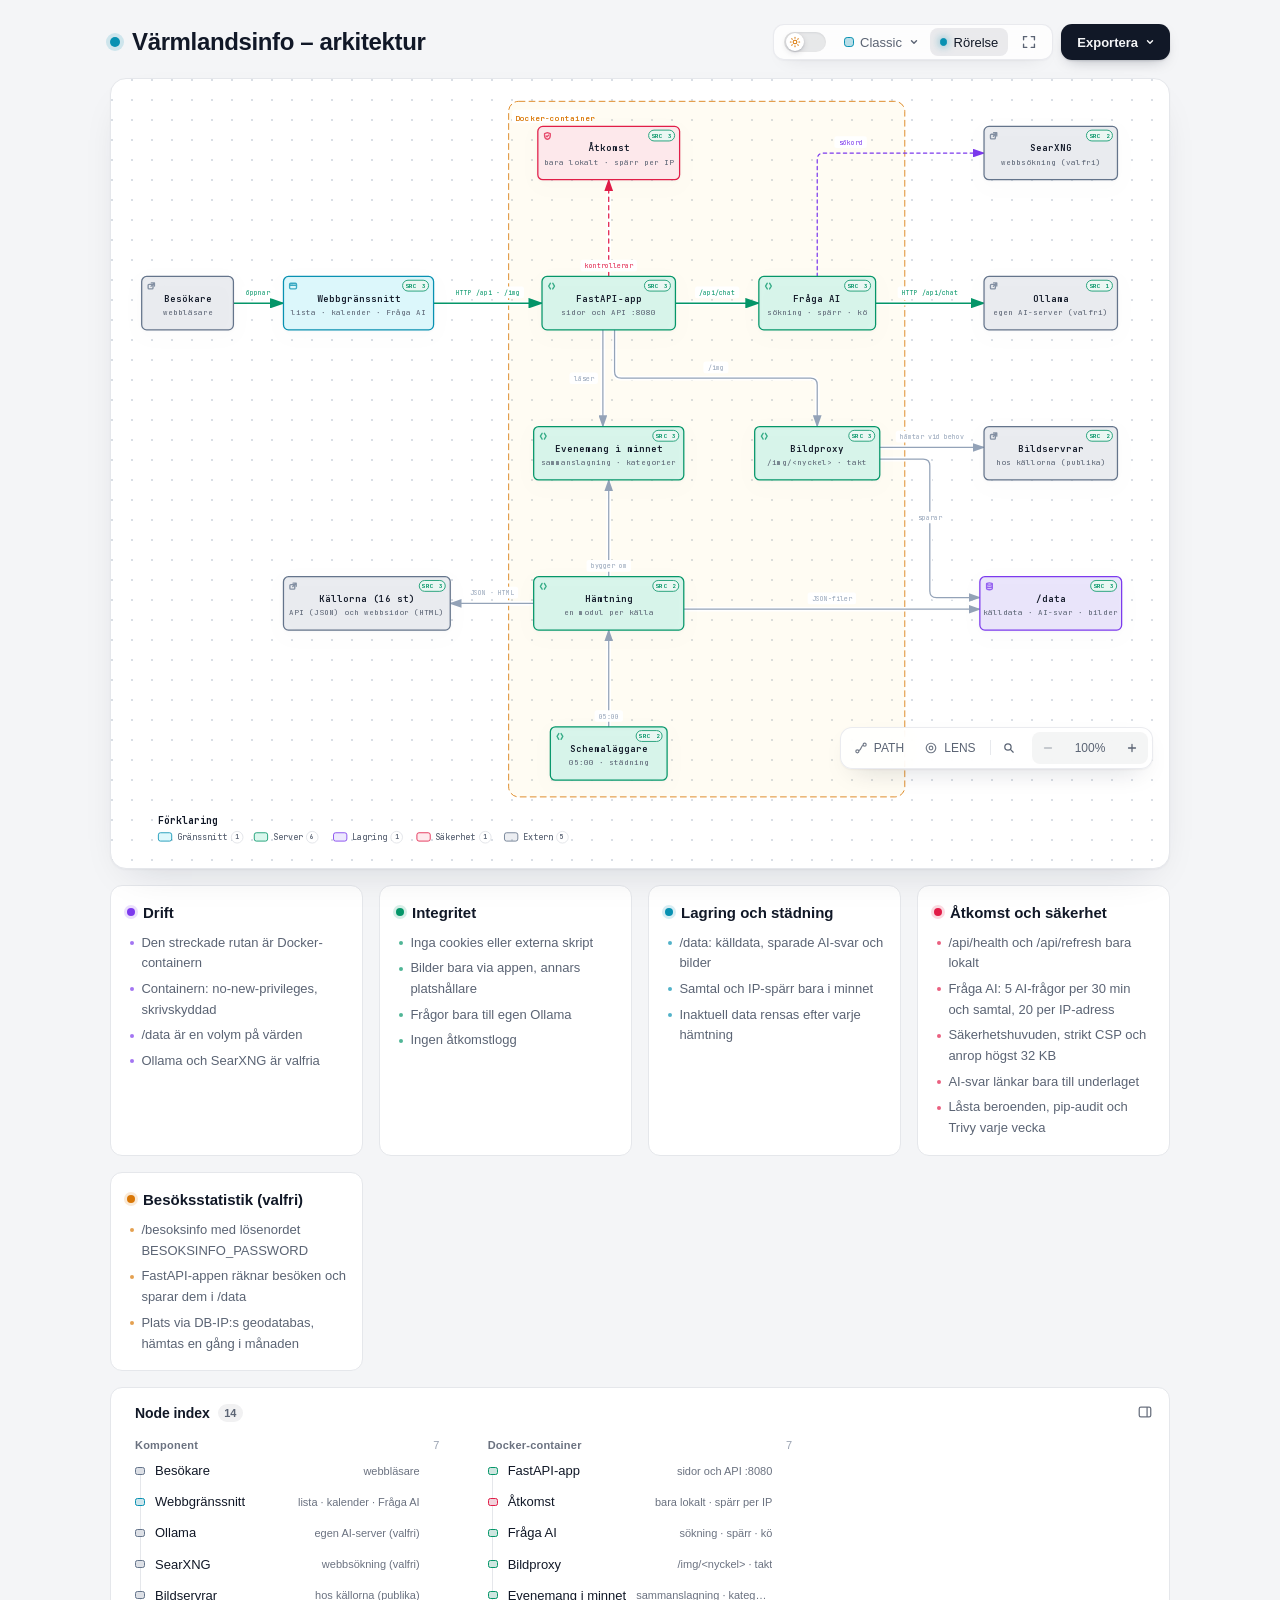
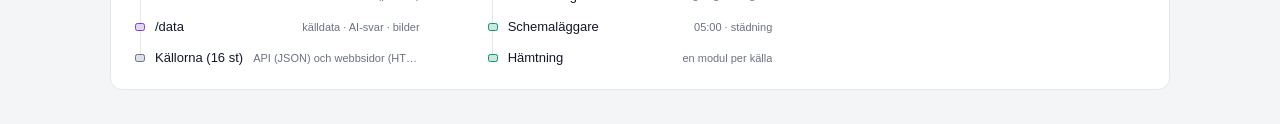
==== commit bda7eac0: "Arkitekturbilden på v0.33.0 (#103) Revisionen 16ca8a8, en hänvisning till platshållarbilderna i webb" ====
--- a/docs/arkitektur/varmlandsinfo.html
+++ b/docs/arkitektur/varmlandsinfo.html
@@ -4982,7 +4982,7 @@
       </div>
     </div>
 
-    <script id="archify-source-evidence-data" type="application/json">{"schemaVersion":1,"verified":true,"repository":{"url":"https://github.com/tubalainen/varmlandsinfo","revision":"e67f16fd82a1e3b791549cd7211ebc782e053014","shortRevision":"e67f16f","label":"tubalainen/varmlandsinfo","href":"https://github.com/tubalainen/varmlandsinfo/tree/e67f16fd82a1e3b791549cd7211ebc782e053014"},"referenceCount":33,"nodes":{"ui":[{"path":"app/static/app.js","line":134,"endLine":139,"label":"vyerna","href":"https://github.com/tubalainen/varmlandsinfo/blob/e67f16fd82a1e3b791549cd7211ebc782e053014/app/static/app.js#L134-L139"},{"path":"app/static/app.js","line":246,"label":"hämtar /api/events","href":"https://github.com/tubalainen/varmlandsinfo/blob/e67f16fd82a1e3b791549cd7211ebc782e053014/app/static/app.js#L246"},{"path":"app/static/chat.js","line":11,"endLine":15,"label":"länkar bara till underlaget","href":"https://github.com/tubalainen/varmlandsinfo/blob/e67f16fd82a1e3b791549cd7211ebc782e053014/app/static/chat.js#L11-L15"}],"api":[{"path":"app/main.py","line":227,"endLine":248,"label":"/api/events och /img","href":"https://github.com/tubalainen/varmlandsinfo/blob/e67f16fd82a1e3b791549cd7211ebc782e053014/app/main.py#L227-L248"},{"path":"app/main.py","line":295,"label":"/api/chat","href":"https://github.com/tubalainen/varmlandsinfo/blob/e67f16fd82a1e3b791549cd7211ebc782e053014/app/main.py#L295"},{"path":"app/main.py","line":365,"endLine":422,"label":"högst 32 KB, säkerhetshuvuden och CSP","href":"https://github.com/tubalainen/varmlandsinfo/blob/e67f16fd82a1e3b791549cd7211ebc782e053014/app/main.py#L365-L422"}],"access":[{"path":"app/access.py","line":33,"endLine":56,"label":"lokalt och klientens IP","href":"https://github.com/tubalainen/varmlandsinfo/blob/e67f16fd82a1e3b791549cd7211ebc782e053014/app/access.py#L33-L56"},{"path":"app/access.py","line":58,"label":"IpLimiter","href":"https://github.com/tubalainen/varmlandsinfo/blob/e67f16fd82a1e3b791549cd7211ebc782e053014/app/access.py#L58"},{"path":"app/main.py","line":251,"endLine":257,"label":"health och refresh","href":"https://github.com/tubalainen/varmlandsinfo/blob/e67f16fd82a1e3b791549cd7211ebc782e053014/app/main.py#L251-L257"}],"chat":[{"path":"app/chat.py","line":842,"label":"chat_stream","href":"https://github.com/tubalainen/varmlandsinfo/blob/e67f16fd82a1e3b791549cd7211ebc782e053014/app/chat.py#L842"},{"path":"app/chat.py","line":942,"label":"kön till Ollama","href":"https://github.com/tubalainen/varmlandsinfo/blob/e67f16fd82a1e3b791549cd7211ebc782e053014/app/chat.py#L942"},{"path":"app/chat.py","line":696,"endLine":699,"label":"tillåtna länkar","href":"https://github.com/tubalainen/varmlandsinfo/blob/e67f16fd82a1e3b791549cd7211ebc782e053014/app/chat.py#L696-L699"}],"ollama":[{"path":"app/chat.py","line":963,"label":"POST /api/chat","href":"https://github.com/tubalainen/varmlandsinfo/blob/e67f16fd82a1e3b791549cd7211ebc782e053014/app/chat.py#L963"}],"searxng":[{"path":"app/chat.py","line":931,"label":"webbsökning","href":"https://github.com/tubalainen/varmlandsinfo/blob/e67f16fd82a1e3b791549cd7211ebc782e053014/app/chat.py#L931"},{"path":"app/websearch.py","line":56,"endLine":63,"label":"GET /search","href":"https://github.com/tubalainen/varmlandsinfo/blob/e67f16fd82a1e3b791549cd7211ebc782e053014/app/websearch.py#L56-L63"}],"images":[{"path":"app/images.py","line":101,"label":"ImageProxy","href":"https://github.com/tubalainen/varmlandsinfo/blob/e67f16fd82a1e3b791549cd7211ebc782e053014/app/images.py#L101"},{"path":"app/images.py","line":155,"endLine":163,"label":"takt mot källorna","href":"https://github.com/tubalainen/varmlandsinfo/blob/e67f16fd82a1e3b791549cd7211ebc782e053014/app/images.py#L155-L163"},{"path":"app/images.py","line":213,"label":"_download","href":"https://github.com/tubalainen/varmlandsinfo/blob/e67f16fd82a1e3b791549cd7211ebc782e053014/app/images.py#L213"}],"imagehosts":[{"path":"app/images.py","line":213,"endLine":238,"label":"hämtning med kontroller","href":"https://github.com/tubalainen/varmlandsinfo/blob/e67f16fd82a1e3b791549cd7211ebc782e053014/app/images.py#L213-L238"},{"path":"app/images.py","line":86,"endLine":98,"label":"serverns adress är publik","href":"https://github.com/tubalainen/varmlandsinfo/blob/e67f16fd82a1e3b791549cd7211ebc782e053014/app/images.py#L86-L98"}],"merge":[{"path":"app/events.py","line":42,"endLine":62,"label":"rebuild","href":"https://github.com/tubalainen/varmlandsinfo/blob/e67f16fd82a1e3b791549cd7211ebc782e053014/app/events.py#L42-L62"},{"path":"app/merge.py","line":122,"label":"merge","href":"https://github.com/tubalainen/varmlandsinfo/blob/e67f16fd82a1e3b791549cd7211ebc782e053014/app/merge.py#L122"},{"path":"app/events.py","line":228,"label":"current_events","href":"https://github.com/tubalainen/varmlandsinfo/blob/e67f16fd82a1e3b791549cd7211ebc782e053014/app/events.py#L228"}],"scheduler":[{"path":"app/main.py","line":142,"label":"scheduler","href":"https://github.com/tubalainen/varmlandsinfo/blob/e67f16fd82a1e3b791549cd7211ebc782e053014/app/main.py#L142"},{"path":"app/main.py","line":102,"label":"cleanup","href":"https://github.com/tubalainen/varmlandsinfo/blob/e67f16fd82a1e3b791549cd7211ebc782e053014/app/main.py#L102"}],"fetch":[{"path":"app/events.py","line":127,"endLine":147,"label":"_refresh","href":"https://github.com/tubalainen/varmlandsinfo/blob/e67f16fd82a1e3b791549cd7211ebc782e053014/app/events.py#L127-L147"},{"path":"app/sources/__init__.py","line":19,"endLine":21,"label":"källorna","href":"https://github.com/tubalainen/varmlandsinfo/blob/e67f16fd82a1e3b791549cd7211ebc782e053014/app/sources/__init__.py#L19-L21"}],"data":[{"path":"app/events.py","line":65,"endLine":76,"label":"källdata (JSON)","href":"https://github.com/tubalainen/varmlandsinfo/blob/e67f16fd82a1e3b791549cd7211ebc782e053014/app/events.py#L65-L76"},{"path":"app/chat_cache.py","line":49,"endLine":55,"label":"sparade AI-svar","href":"https://github.com/tubalainen/varmlandsinfo/blob/e67f16fd82a1e3b791549cd7211ebc782e053014/app/chat_cache.py#L49-L55"},{"path":"app/images.py","line":204,"label":"bilder","href":"https://github.com/tubalainen/varmlandsinfo/blob/e67f16fd82a1e3b791549cd7211ebc782e053014/app/images.py#L204"}],"sources":[{"path":"app/sources/visitvarmland.py","line":51,"label":"Visit Värmland","href":"https://github.com/tubalainen/varmlandsinfo/blob/e67f16fd82a1e3b791549cd7211ebc782e053014/app/sources/visitvarmland.py#L51"},{"path":"app/sources/motorsport.py","line":116,"endLine":136,"label":"SBF och Svemo","href":"https://github.com/tubalainen/varmlandsinfo/blob/e67f16fd82a1e3b791549cd7211ebc782e053014/app/sources/motorsport.py#L116-L136"},{"path":"app/sources/__init__.py","line":19,"endLine":21,"label":"alla källor","href":"https://github.com/tubalainen/varmlandsinfo/blob/e67f16fd82a1e3b791549cd7211ebc782e053014/app/sources/__init__.py#L19-L21"}]}}</script>
+    <script id="archify-source-evidence-data" type="application/json">{"schemaVersion":1,"verified":true,"repository":{"url":"https://github.com/tubalainen/varmlandsinfo","revision":"16ca8a8ec38490a827246c05f5f9cc3992118754","shortRevision":"16ca8a8","label":"tubalainen/varmlandsinfo","href":"https://github.com/tubalainen/varmlandsinfo/tree/16ca8a8ec38490a827246c05f5f9cc3992118754"},"referenceCount":33,"nodes":{"ui":[{"path":"app/static/app.js","line":246,"label":"hämtar /api/events","href":"https://github.com/tubalainen/varmlandsinfo/blob/16ca8a8ec38490a827246c05f5f9cc3992118754/app/static/app.js#L246"},{"path":"app/static/app.js","line":458,"endLine":469,"label":"platshållarbilder","href":"https://github.com/tubalainen/varmlandsinfo/blob/16ca8a8ec38490a827246c05f5f9cc3992118754/app/static/app.js#L458-L469"},{"path":"app/static/chat.js","line":11,"endLine":15,"label":"länkar bara till underlaget","href":"https://github.com/tubalainen/varmlandsinfo/blob/16ca8a8ec38490a827246c05f5f9cc3992118754/app/static/chat.js#L11-L15"}],"api":[{"path":"app/main.py","line":227,"endLine":248,"label":"/api/events och /img","href":"https://github.com/tubalainen/varmlandsinfo/blob/16ca8a8ec38490a827246c05f5f9cc3992118754/app/main.py#L227-L248"},{"path":"app/main.py","line":295,"label":"/api/chat","href":"https://github.com/tubalainen/varmlandsinfo/blob/16ca8a8ec38490a827246c05f5f9cc3992118754/app/main.py#L295"},{"path":"app/main.py","line":365,"endLine":422,"label":"högst 32 KB, säkerhetshuvuden och CSP","href":"https://github.com/tubalainen/varmlandsinfo/blob/16ca8a8ec38490a827246c05f5f9cc3992118754/app/main.py#L365-L422"}],"access":[{"path":"app/access.py","line":33,"endLine":56,"label":"lokalt och klientens IP","href":"https://github.com/tubalainen/varmlandsinfo/blob/16ca8a8ec38490a827246c05f5f9cc3992118754/app/access.py#L33-L56"},{"path":"app/access.py","line":58,"label":"IpLimiter","href":"https://github.com/tubalainen/varmlandsinfo/blob/16ca8a8ec38490a827246c05f5f9cc3992118754/app/access.py#L58"},{"path":"app/main.py","line":251,"endLine":257,"label":"health och refresh","href":"https://github.com/tubalainen/varmlandsinfo/blob/16ca8a8ec38490a827246c05f5f9cc3992118754/app/main.py#L251-L257"}],"chat":[{"path":"app/chat.py","line":842,"label":"chat_stream","href":"https://github.com/tubalainen/varmlandsinfo/blob/16ca8a8ec38490a827246c05f5f9cc3992118754/app/chat.py#L842"},{"path":"app/chat.py","line":942,"label":"kön till Ollama","href":"https://github.com/tubalainen/varmlandsinfo/blob/16ca8a8ec38490a827246c05f5f9cc3992118754/app/chat.py#L942"},{"path":"app/chat.py","line":696,"endLine":699,"label":"tillåtna länkar","href":"https://github.com/tubalainen/varmlandsinfo/blob/16ca8a8ec38490a827246c05f5f9cc3992118754/app/chat.py#L696-L699"}],"ollama":[{"path":"app/chat.py","line":963,"label":"POST /api/chat","href":"https://github.com/tubalainen/varmlandsinfo/blob/16ca8a8ec38490a827246c05f5f9cc3992118754/app/chat.py#L963"}],"searxng":[{"path":"app/chat.py","line":931,"label":"webbsökning","href":"https://github.com/tubalainen/varmlandsinfo/blob/16ca8a8ec38490a827246c05f5f9cc3992118754/app/chat.py#L931"},{"path":"app/websearch.py","line":56,"endLine":63,"label":"GET /search","href":"https://github.com/tubalainen/varmlandsinfo/blob/16ca8a8ec38490a827246c05f5f9cc3992118754/app/websearch.py#L56-L63"}],"images":[{"path":"app/images.py","line":101,"label":"ImageProxy","href":"https://github.com/tubalainen/varmlandsinfo/blob/16ca8a8ec38490a827246c05f5f9cc3992118754/app/images.py#L101"},{"path":"app/images.py","line":155,"endLine":163,"label":"takt mot källorna","href":"https://github.com/tubalainen/varmlandsinfo/blob/16ca8a8ec38490a827246c05f5f9cc3992118754/app/images.py#L155-L163"},{"path":"app/images.py","line":213,"label":"_download","href":"https://github.com/tubalainen/varmlandsinfo/blob/16ca8a8ec38490a827246c05f5f9cc3992118754/app/images.py#L213"}],"imagehosts":[{"path":"app/images.py","line":213,"endLine":238,"label":"hämtning med kontroller","href":"https://github.com/tubalainen/varmlandsinfo/blob/16ca8a8ec38490a827246c05f5f9cc3992118754/app/images.py#L213-L238"},{"path":"app/images.py","line":86,"endLine":98,"label":"serverns adress är publik","href":"https://github.com/tubalainen/varmlandsinfo/blob/16ca8a8ec38490a827246c05f5f9cc3992118754/app/images.py#L86-L98"}],"merge":[{"path":"app/events.py","line":42,"endLine":62,"label":"rebuild","href":"https://github.com/tubalainen/varmlandsinfo/blob/16ca8a8ec38490a827246c05f5f9cc3992118754/app/events.py#L42-L62"},{"path":"app/merge.py","line":122,"label":"merge","href":"https://github.com/tubalainen/varmlandsinfo/blob/16ca8a8ec38490a827246c05f5f9cc3992118754/app/merge.py#L122"},{"path":"app/events.py","line":228,"label":"current_events","href":"https://github.com/tubalainen/varmlandsinfo/blob/16ca8a8ec38490a827246c05f5f9cc3992118754/app/events.py#L228"}],"scheduler":[{"path":"app/main.py","line":142,"label":"scheduler","href":"https://github.com/tubalainen/varmlandsinfo/blob/16ca8a8ec38490a827246c05f5f9cc3992118754/app/main.py#L142"},{"path":"app/main.py","line":102,"label":"cleanup","href":"https://github.com/tubalainen/varmlandsinfo/blob/16ca8a8ec38490a827246c05f5f9cc3992118754/app/main.py#L102"}],"fetch":[{"path":"app/events.py","line":127,"endLine":147,"label":"_refresh","href":"https://github.com/tubalainen/varmlandsinfo/blob/16ca8a8ec38490a827246c05f5f9cc3992118754/app/events.py#L127-L147"},{"path":"app/sources/__init__.py","line":19,"endLine":21,"label":"källorna","href":"https://github.com/tubalainen/varmlandsinfo/blob/16ca8a8ec38490a827246c05f5f9cc3992118754/app/sources/__init__.py#L19-L21"}],"data":[{"path":"app/events.py","line":65,"endLine":76,"label":"källdata (JSON)","href":"https://github.com/tubalainen/varmlandsinfo/blob/16ca8a8ec38490a827246c05f5f9cc3992118754/app/events.py#L65-L76"},{"path":"app/chat_cache.py","line":49,"endLine":55,"label":"sparade AI-svar","href":"https://github.com/tubalainen/varmlandsinfo/blob/16ca8a8ec38490a827246c05f5f9cc3992118754/app/chat_cache.py#L49-L55"},{"path":"app/images.py","line":204,"label":"bilder","href":"https://github.com/tubalainen/varmlandsinfo/blob/16ca8a8ec38490a827246c05f5f9cc3992118754/app/images.py#L204"}],"sources":[{"path":"app/sources/visitvarmland.py","line":51,"label":"Visit Värmland","href":"https://github.com/tubalainen/varmlandsinfo/blob/16ca8a8ec38490a827246c05f5f9cc3992118754/app/sources/visitvarmland.py#L51"},{"path":"app/sources/motorsport.py","line":116,"endLine":136,"label":"SBF och Svemo","href":"https://github.com/tubalainen/varmlandsinfo/blob/16ca8a8ec38490a827246c05f5f9cc3992118754/app/sources/motorsport.py#L116-L136"},{"path":"app/sources/__init__.py","line":19,"endLine":21,"label":"alla källor","href":"https://github.com/tubalainen/varmlandsinfo/blob/16ca8a8ec38490a827246c05f5f9cc3992118754/app/sources/__init__.py#L19-L21"}]}}</script>
     <script id="archify-i18n-data" type="application/json">{"locale":"sv","messages":{"viewer.kind.frontend":"Gränssnitt","viewer.kind.backend":"Server","viewer.kind.database":"Lagring","viewer.kind.cloud":"Moln","viewer.kind.security":"Säkerhet","viewer.kind.messagebus":"Meddelandekö","viewer.kind.external":"Extern","viewer.kind.neutral":"Neutral","viewer.kind.node":"Node","viewer.kind.start":"Start","viewer.kind.active":"Active","viewer.kind.waiting":"Waiting","viewer.kind.decision":"Decision","viewer.kind.success":"Success","viewer.kind.failure":"Failure","viewer.toolbar.actions":"Diagramåtgärder","viewer.theme.toggle.title":"Byt tema (T)","viewer.theme.toggle":"Byt färgtema","viewer.theme.dark":"Mörkt","viewer.theme.light":"Ljust","viewer.preset.choose.title":"Choose visual style (S cycles)","viewer.preset.choose":"Choose visual style","viewer.preset.style":"Style","viewer.preset.menu":"Visual style","viewer.preset.identity":"Visual identity","viewer.preset.cycles":"to cycle","viewer.preset.classic":"Classic","viewer.preset.classic.short":"Classic","viewer.preset.classic.hint":"Stable technical default","viewer.preset.flow":"Signal Flow","viewer.preset.flow.short":"Flow","viewer.preset.flow.hint":"Motion-forward presentation","viewer.preset.blueprint":"Blueprint","viewer.preset.blueprint.hint":"Engineering review","viewer.preset.editorial":"Editorial","viewer.preset.editorial.hint":"Publication and launch notes","viewer.preset.badge.signalFlow":"SIGNAL FLOW","viewer.preset.badge.blueprint":"BLUEPRINT / REV 01","viewer.preset.badge.editorial":"EDITORIAL / FIELD NOTE","viewer.preset.badge.editorialPlate":"ARCHIFY / PLATE 04","viewer.preset.current":"Visual style: {style}. Choose visual style","viewer.motion.live":"Rörelse","viewer.motion.still":"Stilla","viewer.motion.pause":"Pausa rörelsen","viewer.motion.resume":"Starta rörelsen","viewer.motion.reduced":"Rörelsen är pausad eftersom minskad rörelse är vald","viewer.motion.hidden":"Rörelsen är pausad medan sidan är dold","viewer.motion.yielding":"Pause motion; currently yielding to {owner}","viewer.motion.yielding.title":"Live preview enabled · yielding to {owner}","viewer.owner.route":"Route Probe","viewer.owner.lens":"Semantic Lens","viewer.owner.relationship":"Relationship Preview","viewer.owner.intent":"Intent Trace","viewer.owner.focus":"semantic focus","viewer.owner.legend":"legend preview","viewer.owner.reader":"reader interaction","viewer.present.enter":"Visa i presentationsläge","viewer.present.enter.title":"Presentationsläge (F)","viewer.present.exit":"Lämna presentationsläget","viewer.present.exit.title":"Lämna presentationsläget (F eller Escape)","viewer.present.present":"Presentera","viewer.present.exit.label":"Lämna","viewer.export.button":"Exportera","viewer.export.button.title":"Exportera diagrammet (E)","viewer.export.diagram":"Exportera diagrammet","viewer.export.menu":"Exportera","viewer.export.subtitle":"Portable, clean outputs","viewer.export.share":"Share","viewer.export.shareCard":"Share Card","viewer.export.routeShareCard":"Route Share Card","viewer.export.reachShareCard":"Reach Share Card","viewer.export.copyDiagram":"Copy diagram","viewer.export.clipboardPng":"PNG to clipboard","viewer.export.raster":"Raster images","viewer.export.image":"Image","viewer.export.lossless":"Lossless image","viewer.export.compact":"Compact image","viewer.export.modern":"Modern image","viewer.export.vectorMotion":"Vector and motion","viewer.export.vectorMotion.heading":"Vector \u0026 motion","viewer.export.editable":"Editable vector","viewer.export.svg.auto":"SVG · Auto","viewer.export.svg.auto.hint":"Matches host theme","viewer.export.svg.light":"SVG · Light","viewer.export.svg.light.hint":"Always light","viewer.export.svg.dark":"SVG · Dark","viewer.export.svg.dark.hint":"Always dark","viewer.export.motion6s":"6s motion","viewer.export.unsupported":"Not supported by this browser","viewer.export.clipboardUnsupported":"Clipboard image write not supported by this browser","viewer.export.clipboardUnsupported.short":"Clipboard image write not supported in this browser.","viewer.export.motionUnavailable":"Motion capture unavailable in this browser","viewer.export.webmUnavailable":"WebM unavailable in this browser","viewer.export.failed":"Export failed: {message}","viewer.export.unknownVariant":"Unknown Share Card variant: {variant}","viewer.export.routeRequired":"Trace a route before exporting a Route Share Card","viewer.export.reachRequired":"Trace authored reach before exporting a Reach Share Card","viewer.export.unknown":"unknown","viewer.export.routeFailed":"Route Share Card export failed: {message}","viewer.export.reachFailed":"Reach Share Card export failed: {message}","viewer.export.copyFailed":"Copy failed: {message}","viewer.export.copiedPng":"Copied PNG to clipboard","viewer.export.downloadedRoute":"Downloaded Route Share Card","viewer.export.downloadedReach":"Downloaded Reach Share Card","viewer.export.downloadedWebm":"Downloaded WebM","viewer.export.recording":"Recording 6 seconds of motion…","viewer.export.card.routeSummary.one":"Path: {source} → {target} · {count} step","viewer.export.card.routeSummary.other":"Path: {source} → {target} · {count} steps","viewer.export.card.reachSummary":"Authored {direction} from {origin} · {nodes} · {links} · max {hops}","viewer.export.card.node.one":"{count} node","viewer.export.card.node.other":"{count} nodes","viewer.export.card.link.one":"{count} link","viewer.export.card.link.other":"{count} links","viewer.export.card.hop.one":"{count} hop","viewer.export.card.hop.other":"{count} hops","viewer.export.card.routeBadge":"ARCHIFY · ROUTE · {hops}","viewer.export.card.reachBadge":"ARCHIFY · {direction} REACH","viewer.export.direction.upstream":"Upstream","viewer.export.direction.downstream":"Downstream","viewer.export.error.canvasUnavailable":"Canvas unavailable for {label}","viewer.export.error.contextUnavailable":"2D canvas context unavailable for {label}","viewer.export.error.toBlobUnavailable":"canvas.toBlob unavailable for {label}","viewer.export.error.toBlobNull":"canvas.toBlob returned no data for {label}","viewer.export.error.variantsCombined":"Share Card variants cannot be combined","viewer.export.error.viewerState":"Share Card export could not remove temporary viewer state","viewer.export.error.routeState":"Route Card export could not preserve the resolved route safely","viewer.export.error.reachState":"Reach Card export could not preserve authored reach safely","viewer.export.error.webmRequirements":"WebM motion export requires a trace animation and browser MediaRecorder support","viewer.export.error.mediaRecorder":"MediaRecorder failed","viewer.export.error.emptyWebm":"MediaRecorder produced an empty WebM","viewer.export.error.webmBackground":"SVG background could not be loaded for WebM export","viewer.guide.title":"Explore this system","viewer.focus.selectedNodes":"{count} selected nodes","viewer.guide.eyebrow":"Diagram guide","viewer.guide.close":"Close diagram guide","viewer.guide.inspecting":"Inspecting compiled semantics","viewer.guide.actions":"Diagram exploration actions","viewer.guide.find":"Find any node","viewer.guide.find.hint":"Search labels, responsibilities, kinds, and stable IDs.","viewer.guide.route":"Trace a route","viewer.guide.route.aria":"Trace a directed route","viewer.guide.route.hint":"Ask how two semantic nodes connect in authored direction.","viewer.guide.map":"See the whole system","viewer.guide.map.hint":"Open Semantic Radar with a live viewport and stable nodes.","viewer.guide.lens":"Compare semantic kinds","viewer.guide.lens.hint":"Count roles, reveal their traffic, and compare direct authored links.","viewer.guide.present":"Enter Presentation Stage","viewer.guide.present.hint":"Give the live diagram the viewport without changing export.","viewer.guide.shortcuts":"Additional keyboard shortcuts","viewer.guide.shortcut.export":"Export","viewer.guide.shortcut.theme":"Theme","viewer.guide.shortcut.style":"Style","viewer.guide.shortcut.reset":"Reset","viewer.guide.shortcut.zoomIn":"Zoom in","viewer.guide.shortcut.zoomOut":"Zoom out","viewer.guide.shortcut.close":"Close","viewer.guide.facts":"{nodes} · {relationships}","viewer.guide.fact.node.one":"{count} semantic node","viewer.guide.fact.node.other":"{count} semantic nodes","viewer.guide.fact.relationship.one":"{count} relationship","viewer.guide.fact.relationship.other":"{count} relationships","viewer.guide.open":"Open diagram guide","viewer.finder.title":"Find a node","viewer.finder.close":"Close node finder","viewer.finder.placeholder":"Search labels or IDs","viewer.finder.search":"Search diagram nodes","viewer.finder.results":"Diagram nodes","viewer.finder.empty":"No matching nodes","viewer.finder.result.focus":"Focus {label}","viewer.finder.result.routeStart":"Choose {label} as route start","viewer.finder.result.routeTarget":"Choose {label} as route destination, {links}","viewer.finder.status.empty":"No matching nodes","viewer.finder.status.count.one":"{count} matching node","viewer.finder.status.count.other":"{count} matching nodes","viewer.finder.noun.nodes":"nodes","viewer.finder.link.one":"{count} link","viewer.finder.link.other":"{count} links","viewer.finder.result.focus.one":"Focus {label}, {count} related connection","viewer.finder.result.focus.other":"Focus {label}, {count} related connections","viewer.finder.status.filtered":"{visible} of {available} {noun}","viewer.finder.status.all":"{available} {noun}","viewer.passport.eyebrow":"Semantic passport","viewer.passport.metadata":"Node metadata","viewer.passport.evidence":"Verified source evidence","viewer.passport.verified":"Verified source","viewer.passport.verificationScope":"Verified against local Git at the pinned revision. Remote access has not been checked.","viewer.passport.reach":"Authored reach","viewer.passport.reach.trace":"Trace authored reachability","viewer.passport.upstream":"Upstream","viewer.passport.downstream":"Downstream","viewer.passport.upstream.trace":"Trace upstream authored reachability","viewer.passport.downstream.trace":"Trace downstream authored reachability","viewer.passport.close":"Close semantic passport","viewer.passport.move":"Move semantic passport. Drag, use arrow keys, or press Home to reset.","viewer.passport.copy":"Copy link","viewer.passport.copy.focus":"Copy link to focused node","viewer.passport.relations":"Relations","viewer.passport.relations.show":"Show connected relationships","viewer.passport.relations.hide":"Hide connected relationships","viewer.passport.relations.list":"Connected relationships","viewer.passport.copyRelation":"Copy relation","viewer.passport.copyNode":"Copy node","viewer.passport.copyPinned":"Copy link to pinned relationship","viewer.passport.copySource":"Copy link to source node","viewer.passport.copy.focused.success":"Focused node link copied","viewer.passport.copy.pinned.success":"Pinned relationship link copied","viewer.passport.copy.focused.failed":"Could not copy focused node link","viewer.passport.copy.pinned.failed":"Could not copy pinned relationship link","viewer.passport.relationship.none":"No connected relationships","viewer.passport.relationship.count.one":"{count} relation","viewer.passport.relationship.count.other":"{count} relations","viewer.passport.relationship.show.one":"Show {count} connected relationship","viewer.passport.relationship.show.other":"Show {count} connected relationships","viewer.passport.relationship.summary":"{out} outgoing · {in} incoming{loops}","viewer.passport.relationship.loops":" · {count} loop","viewer.passport.relationship.explorer":"Direct relationship explorer","viewer.passport.relationship.help":"Use arrow keys to explore relationships. Press Enter or Space to pin details; Escape clears.","viewer.passport.relationship.loopsBack":"loops back","viewer.passport.relationship.connectsTo":"connects to","viewer.passport.relationship.connectsFrom":"connects from","viewer.passport.relationship.pinned":"Pinned relationship · {from} → {to} · {label}","viewer.passport.relationship.inspect":"Inspect relationship {index} of {total}: {from} to {to}, {label}. Press Enter for details.","viewer.passport.relationship.group.out":"Outgoing","viewer.passport.relationship.group.in":"Incoming","viewer.passport.relationship.group.loop":"Self loops","viewer.passport.relationship.row":"{group}: {relationship}, {neighbor}","viewer.passport.relationship.direction.out":"OUT →","viewer.passport.relationship.direction.in":"← IN","viewer.passport.relationship.direction.loop":"LOOP","viewer.passport.sourceCount.one":"{count} verified source reference","viewer.passport.sourceCount.other":"{count} verified source references","viewer.passport.sourceMarker":"SRC","viewer.passport.beacon.one":"{count} verified source; focus this node to inspect","viewer.passport.beacon.other":"{count} verified sources; focus this node to inspect","viewer.passport.repository.open":"Open verified repository revision {revision}","viewer.passport.source.open":"Open verified source {path} at revision {revision}","viewer.passport.source.openLink":"Open ↗","viewer.passport.reach.upstream.one":"Trace {count} upstream authored node","viewer.passport.reach.upstream.other":"Trace {count} upstream authored nodes","viewer.passport.reach.downstream.one":"Trace {count} downstream authored node","viewer.passport.reach.downstream.other":"Trace {count} downstream authored nodes","viewer.passport.reach.noUpstream":"No upstream authored nodes","viewer.passport.reach.noDownstream":"No downstream authored nodes","viewer.passport.reach.status":"{direction} · {nodes} nodes · {links} links · max {hops} hops","viewer.route.eyebrow":"Path","viewer.route.start":"Click where the path starts","viewer.route.start.find":"Find start","viewer.route.start.find.aria":"Find a route start","viewer.route.copy":"Copy link","viewer.route.copy.aria":"Copy link to traced route","viewer.route.clear":"Clear","viewer.route.clear.aria":"Clear route probe","viewer.route.traced":"Path","viewer.route.pickTwo":"Click two nodes on the diagram","viewer.route.pickOne":"Click a node on the diagram","viewer.route.controls":"Route journey controls","viewer.route.previous":"Previous route position","viewer.route.play":"Play route journey","viewer.route.pause":"Pause route journey","viewer.route.replay":"Replay route journey","viewer.route.next":"Next route position","viewer.route.journey":"Journey","viewer.route.pause.label":"Pause","viewer.route.replay.label":"Replay","viewer.route.overview":"Overview","viewer.route.overview.aria":"Show complete route overview","viewer.route.instructions":"Click a start, then an end. Paths follow the arrows.","viewer.route.destination":"Where does the path from {label} end?","viewer.route.destination.find":"Find target","viewer.route.destination.find.aria":"Find a reachable route destination","viewer.route.differentDestination":"Choose a different destination","viewer.route.distinct":"Pick two different nodes.","viewer.route.unreachable":"Cannot reach {label} from here","viewer.route.unreachable.detail":"{target} cannot be reached from {source} along the arrows. Pick a highlighted node.","viewer.route.start.instructions":"Next, pick the end. Only nodes you can reach will light up.","viewer.route.copy.success":"Traced route link copied","viewer.route.copy.failed":"Could not copy traced route link","viewer.route.position":"Route position {index} of {total}: {label}","viewer.route.step":"Step {index} of {total} · {phase} · {label}","viewer.route.motionRequired":"Automatic journey requires Live motion","viewer.route.trigger.clear":"Clear traced route","viewer.route.overview.status":"{nodes} · {hops} · shortest path","viewer.route.overview.node.one":"{count} node","viewer.route.overview.node.other":"{count} nodes","viewer.route.overview.hop.one":"{count} step","viewer.route.overview.hop.other":"{count} steps","viewer.route.phase.playing":"Playing","viewer.route.phase.complete":"Complete","viewer.route.phase.inspecting":"Inspecting","viewer.route.destination.count.one":"{count} reachable node is highlighted. Click it.","viewer.route.destination.count.other":"{count} reachable nodes are highlighted. Click one.","viewer.route.noOutgoing":"No arrows lead out of this node. Clear it and pick another start.","viewer.route.result.title":"{source} to {target}","viewer.route.finder.source.title":"Choose route start","viewer.route.finder.source.placeholder":"Search route sources","viewer.route.finder.source.empty":"No matching route sources","viewer.route.finder.source.results":"Nodes that can start a route","viewer.route.finder.source.noun":"route sources","viewer.route.finder.source.badge":"start","viewer.route.finder.target.title":"Destination from {label}","viewer.route.finder.target.placeholder":"Search reachable destinations","viewer.route.finder.target.empty":"No matching reachable destinations","viewer.route.finder.target.results":"Reachable route destinations","viewer.route.finder.target.noun":"reachable destinations","viewer.route.hop.one":"{count} hop","viewer.route.hop.other":"{count} hops","viewer.lens.eyebrow":"Semantic lens","viewer.lens.title":"Compare system roles","viewer.lens.close":"Close semantic lens","viewer.lens.instruction":"Choose up to two semantic kinds. One reveals its real traffic; two compare only direct authored relationships.","viewer.lens.kinds":"Semantic kinds","viewer.lens.choose":"Choose a kind to inspect its nodes and touching relationships.","viewer.lens.copy":"Copy link to semantic lens","viewer.lens.clear":"Clear semantic lens","viewer.lens.open":"Open semantic lens","viewer.lens.openActive":"Open active semantic lens","viewer.lens.legend":"Semantic legend","viewer.lens.legend.inspect.one":"Inspect {label}, {count} node","viewer.lens.legend.inspect.other":"Inspect {label}, {count} nodes","viewer.lens.kind.count.one":"{label}, {count} node","viewer.lens.kind.count.other":"{label}, {count} nodes","viewer.lens.compare.one":"{first} → {second}: {forward} · {second} → {first}: {reverse} · {count} direct relationship","viewer.lens.compare.other":"{first} → {second}: {forward} · {second} → {first}: {reverse} · {count} direct relationships","viewer.lens.single":"{nodes} · {relationships} · connected peers remain visible","viewer.lens.node.one":"{count} {label} node","viewer.lens.node.other":"{count} {label} nodes","viewer.lens.relationship.one":"{count} touching relationship","viewer.lens.relationship.other":"{count} touching relationships","viewer.radar.title":"Semantic radar","viewer.radar.building":"Building overview","viewer.radar.openFull":"Open full semantic radar","viewer.radar.open":"Open radar","viewer.radar.close":"Close semantic radar","viewer.radar.surface":"Diagram overview. Click a node to focus it, or use arrow keys to pan.","viewer.radar.click":"Click node","viewer.radar.drag":"Drag to pan","viewer.radar.space":"Semantic radar needs more MAP space.","viewer.radar.nodes":"Semantic diagram radar nodes","viewer.radar.focus":"Focus {label} from Semantic Radar","viewer.radar.status":"{count} nodes · {viewport}","viewer.radar.fullMap":"{count} nodes · full map","viewer.radar.compacted":"Radar compacted to avoid covering the Semantic Passport or MAP controls.","viewer.radar.cancelWaiting":"Cancel semantic radar waiting for more MAP space","viewer.radar.needsSpace":"Semantic radar needs more visible MAP space","viewer.radar.viewport.full":"full map","viewer.radar.viewport.width":"{percent}% width","viewer.radar.viewport.scale":"{percent}% viewport","viewer.nav.controls":"Diagram view controls","viewer.nav.route":"Trace a directed route","viewer.nav.route.title":"Trace route (R)","viewer.nav.route.short":"PATH","viewer.nav.radar":"Open semantic radar","viewer.nav.radar.title":"Semantic radar (M)","viewer.nav.radar.short":"MAP","viewer.nav.lens":"Open semantic lens","viewer.nav.lens.title":"Semantic lens (L)","viewer.nav.lens.short":"LENS","viewer.nav.find":"Find a node","viewer.nav.find.title":"Find a node (/)","viewer.outline.title":"Node index","viewer.rail.show":"Notes \u0026 index","viewer.rail.controls":"Side panel","viewer.rail.collapse":"Collapse side panel","viewer.rail.bottom":"Move panel below the diagram","viewer.rail.right":"Move panel beside the diagram","viewer.nav.guide":"Open diagram guide","viewer.nav.guide.title":"Diagram guide (?)","viewer.nav.zoomOut":"Zoom out","viewer.nav.zoomOut.title":"Zoom out (-)","viewer.nav.reset":"Reset diagram view","viewer.nav.reset.title":"Reset view (0)","viewer.nav.read":"READ","viewer.nav.zoomIn":"Zoom in","viewer.nav.zoomIn.title":"Zoom in (+)","viewer.nav.camera":"{hint}. Reset diagram view","viewer.nav.camera.title":"{semantic}{hint} · reset view (0)","viewer.nav.camera.semantic":"Semantic camera active · ","viewer.nav.level.map":"MAP","viewer.nav.level.read":"READ","viewer.nav.level.full":"FULL","viewer.nav.level.auto":"AUTO","viewer.nav.detail.map":"Zoom in to reveal relationship labels and node context","viewer.nav.detail.read":"Zoom in again to reveal tags and annotations","viewer.nav.detail.full":"Full diagram detail","viewer.intent.summary":"{label}. {out} outgoing, {in} incoming{loops}. {total} connections. Press Enter for details.","viewer.intent.loops":", {count} self loop","viewer.common.copied":"Copied","viewer.common.copyFailed":"Copy failed","viewer.common.copyLink":"Copy link","viewer.common.clear":"Clear","viewer.common.close":"Close"}}</script>
     <!-- Main Diagram -->
     <div class="diagram-container" data-detail-level="read"
@@ -5519,7 +5519,7 @@
         </div>
         <ul>
           <li>Inga cookies eller externa skript</li>
-          <li>Bilder bara via appen</li>
+          <li>Bilder bara via appen, annars platshållare</li>
           <li>Frågor bara till egen Ollama</li>
           <li>Ingen åtkomstlogg</li>
         </ul>
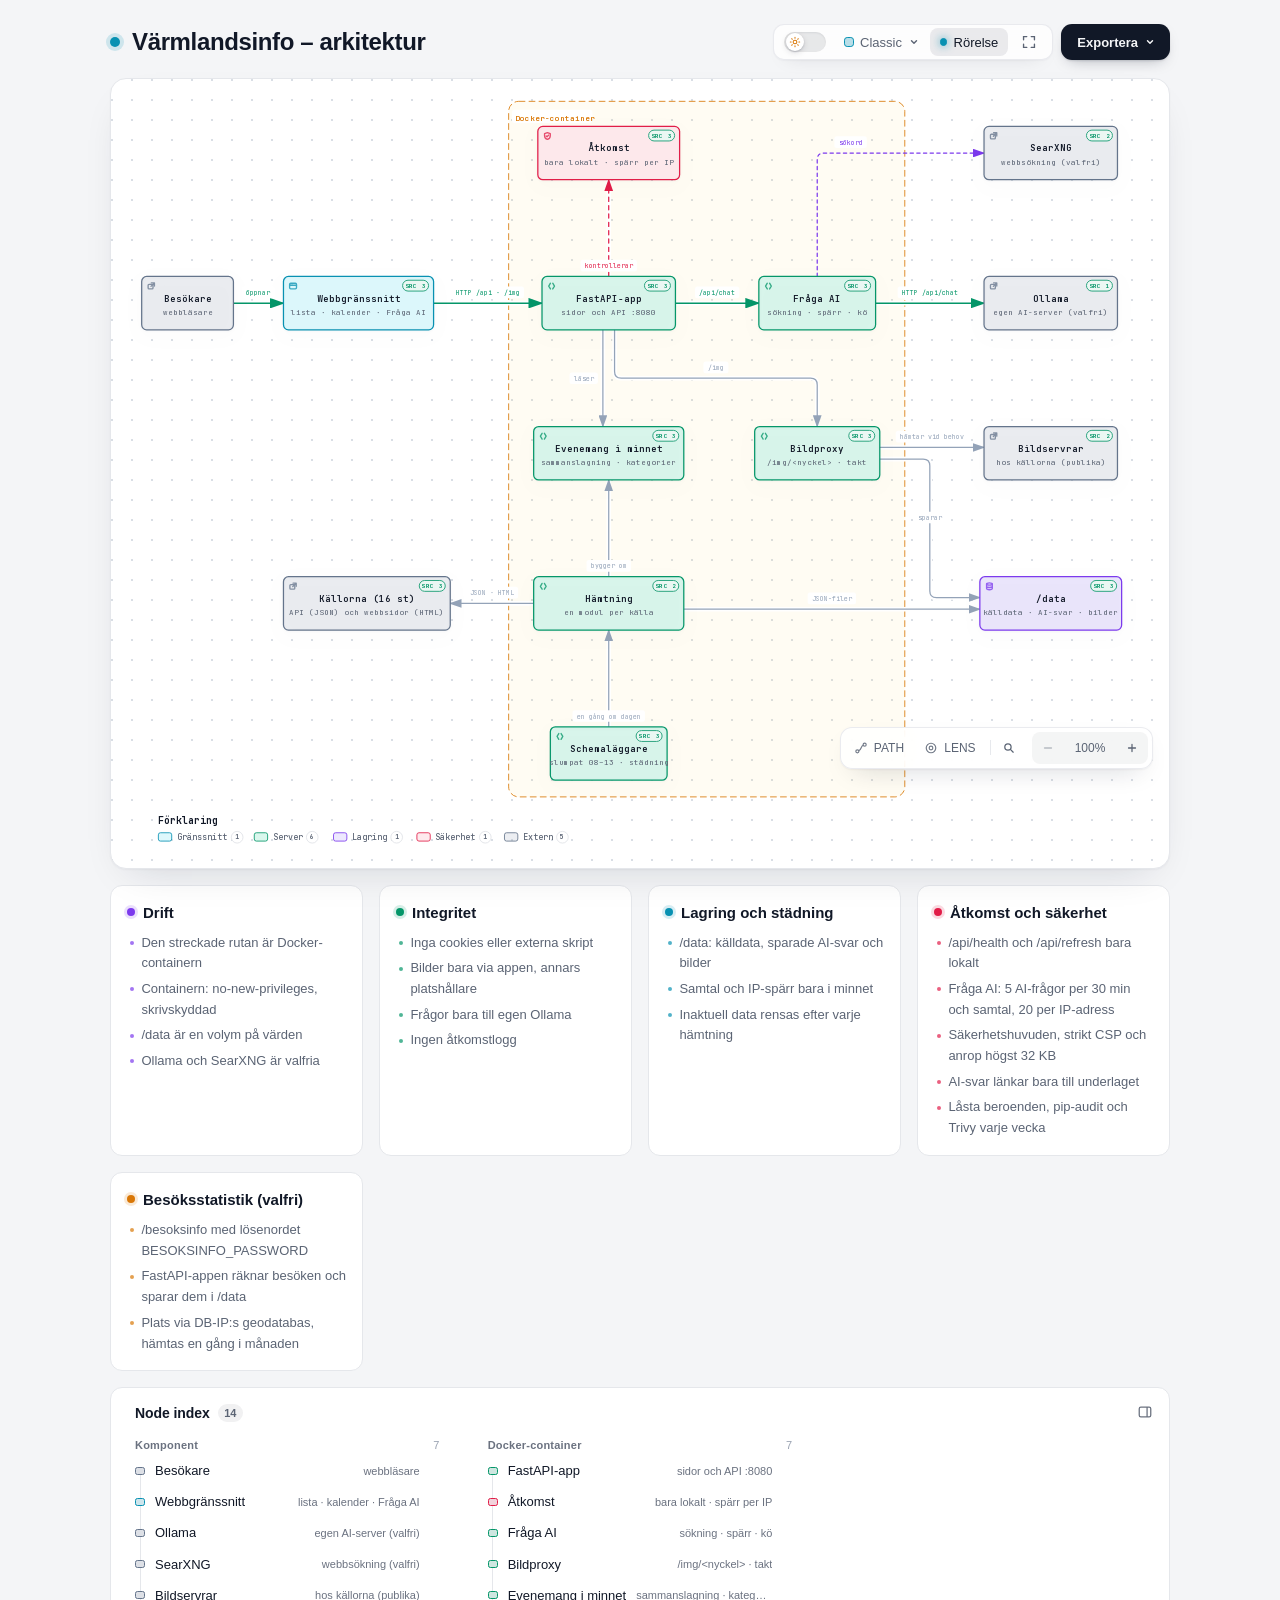
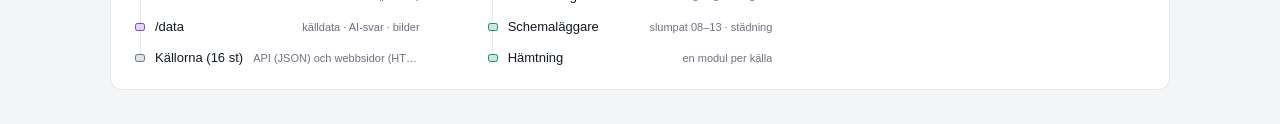
==== commit 84789d3c: "Arkitekturbilden på v0.34.0 (#105) Schemaläggaren hämtar varje källa vid en slumpad tid mellan 08 oc" ====
--- a/docs/arkitektur/varmlandsinfo.html
+++ b/docs/arkitektur/varmlandsinfo.html
@@ -4982,7 +4982,7 @@
       </div>
     </div>
 
-    <script id="archify-source-evidence-data" type="application/json">{"schemaVersion":1,"verified":true,"repository":{"url":"https://github.com/tubalainen/varmlandsinfo","revision":"16ca8a8ec38490a827246c05f5f9cc3992118754","shortRevision":"16ca8a8","label":"tubalainen/varmlandsinfo","href":"https://github.com/tubalainen/varmlandsinfo/tree/16ca8a8ec38490a827246c05f5f9cc3992118754"},"referenceCount":33,"nodes":{"ui":[{"path":"app/static/app.js","line":246,"label":"hämtar /api/events","href":"https://github.com/tubalainen/varmlandsinfo/blob/16ca8a8ec38490a827246c05f5f9cc3992118754/app/static/app.js#L246"},{"path":"app/static/app.js","line":458,"endLine":469,"label":"platshållarbilder","href":"https://github.com/tubalainen/varmlandsinfo/blob/16ca8a8ec38490a827246c05f5f9cc3992118754/app/static/app.js#L458-L469"},{"path":"app/static/chat.js","line":11,"endLine":15,"label":"länkar bara till underlaget","href":"https://github.com/tubalainen/varmlandsinfo/blob/16ca8a8ec38490a827246c05f5f9cc3992118754/app/static/chat.js#L11-L15"}],"api":[{"path":"app/main.py","line":227,"endLine":248,"label":"/api/events och /img","href":"https://github.com/tubalainen/varmlandsinfo/blob/16ca8a8ec38490a827246c05f5f9cc3992118754/app/main.py#L227-L248"},{"path":"app/main.py","line":295,"label":"/api/chat","href":"https://github.com/tubalainen/varmlandsinfo/blob/16ca8a8ec38490a827246c05f5f9cc3992118754/app/main.py#L295"},{"path":"app/main.py","line":365,"endLine":422,"label":"högst 32 KB, säkerhetshuvuden och CSP","href":"https://github.com/tubalainen/varmlandsinfo/blob/16ca8a8ec38490a827246c05f5f9cc3992118754/app/main.py#L365-L422"}],"access":[{"path":"app/access.py","line":33,"endLine":56,"label":"lokalt och klientens IP","href":"https://github.com/tubalainen/varmlandsinfo/blob/16ca8a8ec38490a827246c05f5f9cc3992118754/app/access.py#L33-L56"},{"path":"app/access.py","line":58,"label":"IpLimiter","href":"https://github.com/tubalainen/varmlandsinfo/blob/16ca8a8ec38490a827246c05f5f9cc3992118754/app/access.py#L58"},{"path":"app/main.py","line":251,"endLine":257,"label":"health och refresh","href":"https://github.com/tubalainen/varmlandsinfo/blob/16ca8a8ec38490a827246c05f5f9cc3992118754/app/main.py#L251-L257"}],"chat":[{"path":"app/chat.py","line":842,"label":"chat_stream","href":"https://github.com/tubalainen/varmlandsinfo/blob/16ca8a8ec38490a827246c05f5f9cc3992118754/app/chat.py#L842"},{"path":"app/chat.py","line":942,"label":"kön till Ollama","href":"https://github.com/tubalainen/varmlandsinfo/blob/16ca8a8ec38490a827246c05f5f9cc3992118754/app/chat.py#L942"},{"path":"app/chat.py","line":696,"endLine":699,"label":"tillåtna länkar","href":"https://github.com/tubalainen/varmlandsinfo/blob/16ca8a8ec38490a827246c05f5f9cc3992118754/app/chat.py#L696-L699"}],"ollama":[{"path":"app/chat.py","line":963,"label":"POST /api/chat","href":"https://github.com/tubalainen/varmlandsinfo/blob/16ca8a8ec38490a827246c05f5f9cc3992118754/app/chat.py#L963"}],"searxng":[{"path":"app/chat.py","line":931,"label":"webbsökning","href":"https://github.com/tubalainen/varmlandsinfo/blob/16ca8a8ec38490a827246c05f5f9cc3992118754/app/chat.py#L931"},{"path":"app/websearch.py","line":56,"endLine":63,"label":"GET /search","href":"https://github.com/tubalainen/varmlandsinfo/blob/16ca8a8ec38490a827246c05f5f9cc3992118754/app/websearch.py#L56-L63"}],"images":[{"path":"app/images.py","line":101,"label":"ImageProxy","href":"https://github.com/tubalainen/varmlandsinfo/blob/16ca8a8ec38490a827246c05f5f9cc3992118754/app/images.py#L101"},{"path":"app/images.py","line":155,"endLine":163,"label":"takt mot källorna","href":"https://github.com/tubalainen/varmlandsinfo/blob/16ca8a8ec38490a827246c05f5f9cc3992118754/app/images.py#L155-L163"},{"path":"app/images.py","line":213,"label":"_download","href":"https://github.com/tubalainen/varmlandsinfo/blob/16ca8a8ec38490a827246c05f5f9cc3992118754/app/images.py#L213"}],"imagehosts":[{"path":"app/images.py","line":213,"endLine":238,"label":"hämtning med kontroller","href":"https://github.com/tubalainen/varmlandsinfo/blob/16ca8a8ec38490a827246c05f5f9cc3992118754/app/images.py#L213-L238"},{"path":"app/images.py","line":86,"endLine":98,"label":"serverns adress är publik","href":"https://github.com/tubalainen/varmlandsinfo/blob/16ca8a8ec38490a827246c05f5f9cc3992118754/app/images.py#L86-L98"}],"merge":[{"path":"app/events.py","line":42,"endLine":62,"label":"rebuild","href":"https://github.com/tubalainen/varmlandsinfo/blob/16ca8a8ec38490a827246c05f5f9cc3992118754/app/events.py#L42-L62"},{"path":"app/merge.py","line":122,"label":"merge","href":"https://github.com/tubalainen/varmlandsinfo/blob/16ca8a8ec38490a827246c05f5f9cc3992118754/app/merge.py#L122"},{"path":"app/events.py","line":228,"label":"current_events","href":"https://github.com/tubalainen/varmlandsinfo/blob/16ca8a8ec38490a827246c05f5f9cc3992118754/app/events.py#L228"}],"scheduler":[{"path":"app/main.py","line":142,"label":"scheduler","href":"https://github.com/tubalainen/varmlandsinfo/blob/16ca8a8ec38490a827246c05f5f9cc3992118754/app/main.py#L142"},{"path":"app/main.py","line":102,"label":"cleanup","href":"https://github.com/tubalainen/varmlandsinfo/blob/16ca8a8ec38490a827246c05f5f9cc3992118754/app/main.py#L102"}],"fetch":[{"path":"app/events.py","line":127,"endLine":147,"label":"_refresh","href":"https://github.com/tubalainen/varmlandsinfo/blob/16ca8a8ec38490a827246c05f5f9cc3992118754/app/events.py#L127-L147"},{"path":"app/sources/__init__.py","line":19,"endLine":21,"label":"källorna","href":"https://github.com/tubalainen/varmlandsinfo/blob/16ca8a8ec38490a827246c05f5f9cc3992118754/app/sources/__init__.py#L19-L21"}],"data":[{"path":"app/events.py","line":65,"endLine":76,"label":"källdata (JSON)","href":"https://github.com/tubalainen/varmlandsinfo/blob/16ca8a8ec38490a827246c05f5f9cc3992118754/app/events.py#L65-L76"},{"path":"app/chat_cache.py","line":49,"endLine":55,"label":"sparade AI-svar","href":"https://github.com/tubalainen/varmlandsinfo/blob/16ca8a8ec38490a827246c05f5f9cc3992118754/app/chat_cache.py#L49-L55"},{"path":"app/images.py","line":204,"label":"bilder","href":"https://github.com/tubalainen/varmlandsinfo/blob/16ca8a8ec38490a827246c05f5f9cc3992118754/app/images.py#L204"}],"sources":[{"path":"app/sources/visitvarmland.py","line":51,"label":"Visit Värmland","href":"https://github.com/tubalainen/varmlandsinfo/blob/16ca8a8ec38490a827246c05f5f9cc3992118754/app/sources/visitvarmland.py#L51"},{"path":"app/sources/motorsport.py","line":116,"endLine":136,"label":"SBF och Svemo","href":"https://github.com/tubalainen/varmlandsinfo/blob/16ca8a8ec38490a827246c05f5f9cc3992118754/app/sources/motorsport.py#L116-L136"},{"path":"app/sources/__init__.py","line":19,"endLine":21,"label":"alla källor","href":"https://github.com/tubalainen/varmlandsinfo/blob/16ca8a8ec38490a827246c05f5f9cc3992118754/app/sources/__init__.py#L19-L21"}]}}</script>
+    <script id="archify-source-evidence-data" type="application/json">{"schemaVersion":1,"verified":true,"repository":{"url":"https://github.com/tubalainen/varmlandsinfo","revision":"d4dd84e4c0bbb891df69a5d0b9554768d5aad27c","shortRevision":"d4dd84e","label":"tubalainen/varmlandsinfo","href":"https://github.com/tubalainen/varmlandsinfo/tree/d4dd84e4c0bbb891df69a5d0b9554768d5aad27c"},"referenceCount":34,"nodes":{"ui":[{"path":"app/static/app.js","line":249,"label":"hämtar /api/events","href":"https://github.com/tubalainen/varmlandsinfo/blob/d4dd84e4c0bbb891df69a5d0b9554768d5aad27c/app/static/app.js#L249"},{"path":"app/static/app.js","line":461,"endLine":469,"label":"platshållarbilder","href":"https://github.com/tubalainen/varmlandsinfo/blob/d4dd84e4c0bbb891df69a5d0b9554768d5aad27c/app/static/app.js#L461-L469"},{"path":"app/static/chat.js","line":11,"endLine":15,"label":"länkar bara till underlaget","href":"https://github.com/tubalainen/varmlandsinfo/blob/d4dd84e4c0bbb891df69a5d0b9554768d5aad27c/app/static/chat.js#L11-L15"}],"api":[{"path":"app/main.py","line":191,"endLine":248,"label":"/api/events och /img","href":"https://github.com/tubalainen/varmlandsinfo/blob/d4dd84e4c0bbb891df69a5d0b9554768d5aad27c/app/main.py#L191-L248"},{"path":"app/main.py","line":265,"label":"/api/chat","href":"https://github.com/tubalainen/varmlandsinfo/blob/d4dd84e4c0bbb891df69a5d0b9554768d5aad27c/app/main.py#L265"},{"path":"app/main.py","line":335,"endLine":422,"label":"högst 32 KB, säkerhetshuvuden och CSP","href":"https://github.com/tubalainen/varmlandsinfo/blob/d4dd84e4c0bbb891df69a5d0b9554768d5aad27c/app/main.py#L335-L422"}],"access":[{"path":"app/access.py","line":33,"endLine":56,"label":"lokalt och klientens IP","href":"https://github.com/tubalainen/varmlandsinfo/blob/d4dd84e4c0bbb891df69a5d0b9554768d5aad27c/app/access.py#L33-L56"},{"path":"app/access.py","line":58,"label":"IpLimiter","href":"https://github.com/tubalainen/varmlandsinfo/blob/d4dd84e4c0bbb891df69a5d0b9554768d5aad27c/app/access.py#L58"},{"path":"app/main.py","line":215,"endLine":257,"label":"health och refresh","href":"https://github.com/tubalainen/varmlandsinfo/blob/d4dd84e4c0bbb891df69a5d0b9554768d5aad27c/app/main.py#L215-L257"}],"chat":[{"path":"app/chat.py","line":842,"label":"chat_stream","href":"https://github.com/tubalainen/varmlandsinfo/blob/d4dd84e4c0bbb891df69a5d0b9554768d5aad27c/app/chat.py#L842"},{"path":"app/chat.py","line":942,"label":"kön till Ollama","href":"https://github.com/tubalainen/varmlandsinfo/blob/d4dd84e4c0bbb891df69a5d0b9554768d5aad27c/app/chat.py#L942"},{"path":"app/chat.py","line":696,"endLine":699,"label":"tillåtna länkar","href":"https://github.com/tubalainen/varmlandsinfo/blob/d4dd84e4c0bbb891df69a5d0b9554768d5aad27c/app/chat.py#L696-L699"}],"ollama":[{"path":"app/chat.py","line":963,"label":"POST /api/chat","href":"https://github.com/tubalainen/varmlandsinfo/blob/d4dd84e4c0bbb891df69a5d0b9554768d5aad27c/app/chat.py#L963"}],"searxng":[{"path":"app/chat.py","line":931,"label":"webbsökning","href":"https://github.com/tubalainen/varmlandsinfo/blob/d4dd84e4c0bbb891df69a5d0b9554768d5aad27c/app/chat.py#L931"},{"path":"app/websearch.py","line":56,"endLine":63,"label":"GET /search","href":"https://github.com/tubalainen/varmlandsinfo/blob/d4dd84e4c0bbb891df69a5d0b9554768d5aad27c/app/websearch.py#L56-L63"}],"images":[{"path":"app/images.py","line":101,"label":"ImageProxy","href":"https://github.com/tubalainen/varmlandsinfo/blob/d4dd84e4c0bbb891df69a5d0b9554768d5aad27c/app/images.py#L101"},{"path":"app/images.py","line":155,"endLine":163,"label":"takt mot källorna","href":"https://github.com/tubalainen/varmlandsinfo/blob/d4dd84e4c0bbb891df69a5d0b9554768d5aad27c/app/images.py#L155-L163"},{"path":"app/images.py","line":213,"label":"_download","href":"https://github.com/tubalainen/varmlandsinfo/blob/d4dd84e4c0bbb891df69a5d0b9554768d5aad27c/app/images.py#L213"}],"imagehosts":[{"path":"app/images.py","line":213,"endLine":238,"label":"hämtning med kontroller","href":"https://github.com/tubalainen/varmlandsinfo/blob/d4dd84e4c0bbb891df69a5d0b9554768d5aad27c/app/images.py#L213-L238"},{"path":"app/images.py","line":86,"endLine":98,"label":"serverns adress är publik","href":"https://github.com/tubalainen/varmlandsinfo/blob/d4dd84e4c0bbb891df69a5d0b9554768d5aad27c/app/images.py#L86-L98"}],"merge":[{"path":"app/events.py","line":44,"endLine":62,"label":"rebuild","href":"https://github.com/tubalainen/varmlandsinfo/blob/d4dd84e4c0bbb891df69a5d0b9554768d5aad27c/app/events.py#L44-L62"},{"path":"app/merge.py","line":122,"label":"merge","href":"https://github.com/tubalainen/varmlandsinfo/blob/d4dd84e4c0bbb891df69a5d0b9554768d5aad27c/app/merge.py#L122"},{"path":"app/events.py","line":235,"label":"current_events","href":"https://github.com/tubalainen/varmlandsinfo/blob/d4dd84e4c0bbb891df69a5d0b9554768d5aad27c/app/events.py#L235"}],"scheduler":[{"path":"app/main.py","line":96,"label":"scheduler","href":"https://github.com/tubalainen/varmlandsinfo/blob/d4dd84e4c0bbb891df69a5d0b9554768d5aad27c/app/main.py#L96"},{"path":"app/timetable.py","line":114,"label":"slumpade tider per källa","href":"https://github.com/tubalainen/varmlandsinfo/blob/d4dd84e4c0bbb891df69a5d0b9554768d5aad27c/app/timetable.py#L114"},{"path":"app/main.py","line":44,"label":"cleanup","href":"https://github.com/tubalainen/varmlandsinfo/blob/d4dd84e4c0bbb891df69a5d0b9554768d5aad27c/app/main.py#L44"}],"fetch":[{"path":"app/events.py","line":129,"endLine":147,"label":"_refresh","href":"https://github.com/tubalainen/varmlandsinfo/blob/d4dd84e4c0bbb891df69a5d0b9554768d5aad27c/app/events.py#L129-L147"},{"path":"app/sources/__init__.py","line":19,"endLine":21,"label":"källorna","href":"https://github.com/tubalainen/varmlandsinfo/blob/d4dd84e4c0bbb891df69a5d0b9554768d5aad27c/app/sources/__init__.py#L19-L21"}],"data":[{"path":"app/events.py","line":67,"endLine":76,"label":"källdata (JSON)","href":"https://github.com/tubalainen/varmlandsinfo/blob/d4dd84e4c0bbb891df69a5d0b9554768d5aad27c/app/events.py#L67-L76"},{"path":"app/chat_cache.py","line":49,"endLine":55,"label":"sparade AI-svar","href":"https://github.com/tubalainen/varmlandsinfo/blob/d4dd84e4c0bbb891df69a5d0b9554768d5aad27c/app/chat_cache.py#L49-L55"},{"path":"app/images.py","line":204,"label":"bilder","href":"https://github.com/tubalainen/varmlandsinfo/blob/d4dd84e4c0bbb891df69a5d0b9554768d5aad27c/app/images.py#L204"}],"sources":[{"path":"app/sources/visitvarmland.py","line":50,"label":"Visit Värmland","href":"https://github.com/tubalainen/varmlandsinfo/blob/d4dd84e4c0bbb891df69a5d0b9554768d5aad27c/app/sources/visitvarmland.py#L50"},{"path":"app/sources/motorsport.py","line":115,"endLine":136,"label":"SBF och Svemo","href":"https://github.com/tubalainen/varmlandsinfo/blob/d4dd84e4c0bbb891df69a5d0b9554768d5aad27c/app/sources/motorsport.py#L115-L136"},{"path":"app/sources/__init__.py","line":19,"endLine":21,"label":"alla källor","href":"https://github.com/tubalainen/varmlandsinfo/blob/d4dd84e4c0bbb891df69a5d0b9554768d5aad27c/app/sources/__init__.py#L19-L21"}]}}</script>
     <script id="archify-i18n-data" type="application/json">{"locale":"sv","messages":{"viewer.kind.frontend":"Gränssnitt","viewer.kind.backend":"Server","viewer.kind.database":"Lagring","viewer.kind.cloud":"Moln","viewer.kind.security":"Säkerhet","viewer.kind.messagebus":"Meddelandekö","viewer.kind.external":"Extern","viewer.kind.neutral":"Neutral","viewer.kind.node":"Node","viewer.kind.start":"Start","viewer.kind.active":"Active","viewer.kind.waiting":"Waiting","viewer.kind.decision":"Decision","viewer.kind.success":"Success","viewer.kind.failure":"Failure","viewer.toolbar.actions":"Diagramåtgärder","viewer.theme.toggle.title":"Byt tema (T)","viewer.theme.toggle":"Byt färgtema","viewer.theme.dark":"Mörkt","viewer.theme.light":"Ljust","viewer.preset.choose.title":"Choose visual style (S cycles)","viewer.preset.choose":"Choose visual style","viewer.preset.style":"Style","viewer.preset.menu":"Visual style","viewer.preset.identity":"Visual identity","viewer.preset.cycles":"to cycle","viewer.preset.classic":"Classic","viewer.preset.classic.short":"Classic","viewer.preset.classic.hint":"Stable technical default","viewer.preset.flow":"Signal Flow","viewer.preset.flow.short":"Flow","viewer.preset.flow.hint":"Motion-forward presentation","viewer.preset.blueprint":"Blueprint","viewer.preset.blueprint.hint":"Engineering review","viewer.preset.editorial":"Editorial","viewer.preset.editorial.hint":"Publication and launch notes","viewer.preset.badge.signalFlow":"SIGNAL FLOW","viewer.preset.badge.blueprint":"BLUEPRINT / REV 01","viewer.preset.badge.editorial":"EDITORIAL / FIELD NOTE","viewer.preset.badge.editorialPlate":"ARCHIFY / PLATE 04","viewer.preset.current":"Visual style: {style}. Choose visual style","viewer.motion.live":"Rörelse","viewer.motion.still":"Stilla","viewer.motion.pause":"Pausa rörelsen","viewer.motion.resume":"Starta rörelsen","viewer.motion.reduced":"Rörelsen är pausad eftersom minskad rörelse är vald","viewer.motion.hidden":"Rörelsen är pausad medan sidan är dold","viewer.motion.yielding":"Pause motion; currently yielding to {owner}","viewer.motion.yielding.title":"Live preview enabled · yielding to {owner}","viewer.owner.route":"Route Probe","viewer.owner.lens":"Semantic Lens","viewer.owner.relationship":"Relationship Preview","viewer.owner.intent":"Intent Trace","viewer.owner.focus":"semantic focus","viewer.owner.legend":"legend preview","viewer.owner.reader":"reader interaction","viewer.present.enter":"Visa i presentationsläge","viewer.present.enter.title":"Presentationsläge (F)","viewer.present.exit":"Lämna presentationsläget","viewer.present.exit.title":"Lämna presentationsläget (F eller Escape)","viewer.present.present":"Presentera","viewer.present.exit.label":"Lämna","viewer.export.button":"Exportera","viewer.export.button.title":"Exportera diagrammet (E)","viewer.export.diagram":"Exportera diagrammet","viewer.export.menu":"Exportera","viewer.export.subtitle":"Portable, clean outputs","viewer.export.share":"Share","viewer.export.shareCard":"Share Card","viewer.export.routeShareCard":"Route Share Card","viewer.export.reachShareCard":"Reach Share Card","viewer.export.copyDiagram":"Copy diagram","viewer.export.clipboardPng":"PNG to clipboard","viewer.export.raster":"Raster images","viewer.export.image":"Image","viewer.export.lossless":"Lossless image","viewer.export.compact":"Compact image","viewer.export.modern":"Modern image","viewer.export.vectorMotion":"Vector and motion","viewer.export.vectorMotion.heading":"Vector \u0026 motion","viewer.export.editable":"Editable vector","viewer.export.svg.auto":"SVG · Auto","viewer.export.svg.auto.hint":"Matches host theme","viewer.export.svg.light":"SVG · Light","viewer.export.svg.light.hint":"Always light","viewer.export.svg.dark":"SVG · Dark","viewer.export.svg.dark.hint":"Always dark","viewer.export.motion6s":"6s motion","viewer.export.unsupported":"Not supported by this browser","viewer.export.clipboardUnsupported":"Clipboard image write not supported by this browser","viewer.export.clipboardUnsupported.short":"Clipboard image write not supported in this browser.","viewer.export.motionUnavailable":"Motion capture unavailable in this browser","viewer.export.webmUnavailable":"WebM unavailable in this browser","viewer.export.failed":"Export failed: {message}","viewer.export.unknownVariant":"Unknown Share Card variant: {variant}","viewer.export.routeRequired":"Trace a route before exporting a Route Share Card","viewer.export.reachRequired":"Trace authored reach before exporting a Reach Share Card","viewer.export.unknown":"unknown","viewer.export.routeFailed":"Route Share Card export failed: {message}","viewer.export.reachFailed":"Reach Share Card export failed: {message}","viewer.export.copyFailed":"Copy failed: {message}","viewer.export.copiedPng":"Copied PNG to clipboard","viewer.export.downloadedRoute":"Downloaded Route Share Card","viewer.export.downloadedReach":"Downloaded Reach Share Card","viewer.export.downloadedWebm":"Downloaded WebM","viewer.export.recording":"Recording 6 seconds of motion…","viewer.export.card.routeSummary.one":"Path: {source} → {target} · {count} step","viewer.export.card.routeSummary.other":"Path: {source} → {target} · {count} steps","viewer.export.card.reachSummary":"Authored {direction} from {origin} · {nodes} · {links} · max {hops}","viewer.export.card.node.one":"{count} node","viewer.export.card.node.other":"{count} nodes","viewer.export.card.link.one":"{count} link","viewer.export.card.link.other":"{count} links","viewer.export.card.hop.one":"{count} hop","viewer.export.card.hop.other":"{count} hops","viewer.export.card.routeBadge":"ARCHIFY · ROUTE · {hops}","viewer.export.card.reachBadge":"ARCHIFY · {direction} REACH","viewer.export.direction.upstream":"Upstream","viewer.export.direction.downstream":"Downstream","viewer.export.error.canvasUnavailable":"Canvas unavailable for {label}","viewer.export.error.contextUnavailable":"2D canvas context unavailable for {label}","viewer.export.error.toBlobUnavailable":"canvas.toBlob unavailable for {label}","viewer.export.error.toBlobNull":"canvas.toBlob returned no data for {label}","viewer.export.error.variantsCombined":"Share Card variants cannot be combined","viewer.export.error.viewerState":"Share Card export could not remove temporary viewer state","viewer.export.error.routeState":"Route Card export could not preserve the resolved route safely","viewer.export.error.reachState":"Reach Card export could not preserve authored reach safely","viewer.export.error.webmRequirements":"WebM motion export requires a trace animation and browser MediaRecorder support","viewer.export.error.mediaRecorder":"MediaRecorder failed","viewer.export.error.emptyWebm":"MediaRecorder produced an empty WebM","viewer.export.error.webmBackground":"SVG background could not be loaded for WebM export","viewer.guide.title":"Explore this system","viewer.focus.selectedNodes":"{count} selected nodes","viewer.guide.eyebrow":"Diagram guide","viewer.guide.close":"Close diagram guide","viewer.guide.inspecting":"Inspecting compiled semantics","viewer.guide.actions":"Diagram exploration actions","viewer.guide.find":"Find any node","viewer.guide.find.hint":"Search labels, responsibilities, kinds, and stable IDs.","viewer.guide.route":"Trace a route","viewer.guide.route.aria":"Trace a directed route","viewer.guide.route.hint":"Ask how two semantic nodes connect in authored direction.","viewer.guide.map":"See the whole system","viewer.guide.map.hint":"Open Semantic Radar with a live viewport and stable nodes.","viewer.guide.lens":"Compare semantic kinds","viewer.guide.lens.hint":"Count roles, reveal their traffic, and compare direct authored links.","viewer.guide.present":"Enter Presentation Stage","viewer.guide.present.hint":"Give the live diagram the viewport without changing export.","viewer.guide.shortcuts":"Additional keyboard shortcuts","viewer.guide.shortcut.export":"Export","viewer.guide.shortcut.theme":"Theme","viewer.guide.shortcut.style":"Style","viewer.guide.shortcut.reset":"Reset","viewer.guide.shortcut.zoomIn":"Zoom in","viewer.guide.shortcut.zoomOut":"Zoom out","viewer.guide.shortcut.close":"Close","viewer.guide.facts":"{nodes} · {relationships}","viewer.guide.fact.node.one":"{count} semantic node","viewer.guide.fact.node.other":"{count} semantic nodes","viewer.guide.fact.relationship.one":"{count} relationship","viewer.guide.fact.relationship.other":"{count} relationships","viewer.guide.open":"Open diagram guide","viewer.finder.title":"Find a node","viewer.finder.close":"Close node finder","viewer.finder.placeholder":"Search labels or IDs","viewer.finder.search":"Search diagram nodes","viewer.finder.results":"Diagram nodes","viewer.finder.empty":"No matching nodes","viewer.finder.result.focus":"Focus {label}","viewer.finder.result.routeStart":"Choose {label} as route start","viewer.finder.result.routeTarget":"Choose {label} as route destination, {links}","viewer.finder.status.empty":"No matching nodes","viewer.finder.status.count.one":"{count} matching node","viewer.finder.status.count.other":"{count} matching nodes","viewer.finder.noun.nodes":"nodes","viewer.finder.link.one":"{count} link","viewer.finder.link.other":"{count} links","viewer.finder.result.focus.one":"Focus {label}, {count} related connection","viewer.finder.result.focus.other":"Focus {label}, {count} related connections","viewer.finder.status.filtered":"{visible} of {available} {noun}","viewer.finder.status.all":"{available} {noun}","viewer.passport.eyebrow":"Semantic passport","viewer.passport.metadata":"Node metadata","viewer.passport.evidence":"Verified source evidence","viewer.passport.verified":"Verified source","viewer.passport.verificationScope":"Verified against local Git at the pinned revision. Remote access has not been checked.","viewer.passport.reach":"Authored reach","viewer.passport.reach.trace":"Trace authored reachability","viewer.passport.upstream":"Upstream","viewer.passport.downstream":"Downstream","viewer.passport.upstream.trace":"Trace upstream authored reachability","viewer.passport.downstream.trace":"Trace downstream authored reachability","viewer.passport.close":"Close semantic passport","viewer.passport.move":"Move semantic passport. Drag, use arrow keys, or press Home to reset.","viewer.passport.copy":"Copy link","viewer.passport.copy.focus":"Copy link to focused node","viewer.passport.relations":"Relations","viewer.passport.relations.show":"Show connected relationships","viewer.passport.relations.hide":"Hide connected relationships","viewer.passport.relations.list":"Connected relationships","viewer.passport.copyRelation":"Copy relation","viewer.passport.copyNode":"Copy node","viewer.passport.copyPinned":"Copy link to pinned relationship","viewer.passport.copySource":"Copy link to source node","viewer.passport.copy.focused.success":"Focused node link copied","viewer.passport.copy.pinned.success":"Pinned relationship link copied","viewer.passport.copy.focused.failed":"Could not copy focused node link","viewer.passport.copy.pinned.failed":"Could not copy pinned relationship link","viewer.passport.relationship.none":"No connected relationships","viewer.passport.relationship.count.one":"{count} relation","viewer.passport.relationship.count.other":"{count} relations","viewer.passport.relationship.show.one":"Show {count} connected relationship","viewer.passport.relationship.show.other":"Show {count} connected relationships","viewer.passport.relationship.summary":"{out} outgoing · {in} incoming{loops}","viewer.passport.relationship.loops":" · {count} loop","viewer.passport.relationship.explorer":"Direct relationship explorer","viewer.passport.relationship.help":"Use arrow keys to explore relationships. Press Enter or Space to pin details; Escape clears.","viewer.passport.relationship.loopsBack":"loops back","viewer.passport.relationship.connectsTo":"connects to","viewer.passport.relationship.connectsFrom":"connects from","viewer.passport.relationship.pinned":"Pinned relationship · {from} → {to} · {label}","viewer.passport.relationship.inspect":"Inspect relationship {index} of {total}: {from} to {to}, {label}. Press Enter for details.","viewer.passport.relationship.group.out":"Outgoing","viewer.passport.relationship.group.in":"Incoming","viewer.passport.relationship.group.loop":"Self loops","viewer.passport.relationship.row":"{group}: {relationship}, {neighbor}","viewer.passport.relationship.direction.out":"OUT →","viewer.passport.relationship.direction.in":"← IN","viewer.passport.relationship.direction.loop":"LOOP","viewer.passport.sourceCount.one":"{count} verified source reference","viewer.passport.sourceCount.other":"{count} verified source references","viewer.passport.sourceMarker":"SRC","viewer.passport.beacon.one":"{count} verified source; focus this node to inspect","viewer.passport.beacon.other":"{count} verified sources; focus this node to inspect","viewer.passport.repository.open":"Open verified repository revision {revision}","viewer.passport.source.open":"Open verified source {path} at revision {revision}","viewer.passport.source.openLink":"Open ↗","viewer.passport.reach.upstream.one":"Trace {count} upstream authored node","viewer.passport.reach.upstream.other":"Trace {count} upstream authored nodes","viewer.passport.reach.downstream.one":"Trace {count} downstream authored node","viewer.passport.reach.downstream.other":"Trace {count} downstream authored nodes","viewer.passport.reach.noUpstream":"No upstream authored nodes","viewer.passport.reach.noDownstream":"No downstream authored nodes","viewer.passport.reach.status":"{direction} · {nodes} nodes · {links} links · max {hops} hops","viewer.route.eyebrow":"Path","viewer.route.start":"Click where the path starts","viewer.route.start.find":"Find start","viewer.route.start.find.aria":"Find a route start","viewer.route.copy":"Copy link","viewer.route.copy.aria":"Copy link to traced route","viewer.route.clear":"Clear","viewer.route.clear.aria":"Clear route probe","viewer.route.traced":"Path","viewer.route.pickTwo":"Click two nodes on the diagram","viewer.route.pickOne":"Click a node on the diagram","viewer.route.controls":"Route journey controls","viewer.route.previous":"Previous route position","viewer.route.play":"Play route journey","viewer.route.pause":"Pause route journey","viewer.route.replay":"Replay route journey","viewer.route.next":"Next route position","viewer.route.journey":"Journey","viewer.route.pause.label":"Pause","viewer.route.replay.label":"Replay","viewer.route.overview":"Overview","viewer.route.overview.aria":"Show complete route overview","viewer.route.instructions":"Click a start, then an end. Paths follow the arrows.","viewer.route.destination":"Where does the path from {label} end?","viewer.route.destination.find":"Find target","viewer.route.destination.find.aria":"Find a reachable route destination","viewer.route.differentDestination":"Choose a different destination","viewer.route.distinct":"Pick two different nodes.","viewer.route.unreachable":"Cannot reach {label} from here","viewer.route.unreachable.detail":"{target} cannot be reached from {source} along the arrows. Pick a highlighted node.","viewer.route.start.instructions":"Next, pick the end. Only nodes you can reach will light up.","viewer.route.copy.success":"Traced route link copied","viewer.route.copy.failed":"Could not copy traced route link","viewer.route.position":"Route position {index} of {total}: {label}","viewer.route.step":"Step {index} of {total} · {phase} · {label}","viewer.route.motionRequired":"Automatic journey requires Live motion","viewer.route.trigger.clear":"Clear traced route","viewer.route.overview.status":"{nodes} · {hops} · shortest path","viewer.route.overview.node.one":"{count} node","viewer.route.overview.node.other":"{count} nodes","viewer.route.overview.hop.one":"{count} step","viewer.route.overview.hop.other":"{count} steps","viewer.route.phase.playing":"Playing","viewer.route.phase.complete":"Complete","viewer.route.phase.inspecting":"Inspecting","viewer.route.destination.count.one":"{count} reachable node is highlighted. Click it.","viewer.route.destination.count.other":"{count} reachable nodes are highlighted. Click one.","viewer.route.noOutgoing":"No arrows lead out of this node. Clear it and pick another start.","viewer.route.result.title":"{source} to {target}","viewer.route.finder.source.title":"Choose route start","viewer.route.finder.source.placeholder":"Search route sources","viewer.route.finder.source.empty":"No matching route sources","viewer.route.finder.source.results":"Nodes that can start a route","viewer.route.finder.source.noun":"route sources","viewer.route.finder.source.badge":"start","viewer.route.finder.target.title":"Destination from {label}","viewer.route.finder.target.placeholder":"Search reachable destinations","viewer.route.finder.target.empty":"No matching reachable destinations","viewer.route.finder.target.results":"Reachable route destinations","viewer.route.finder.target.noun":"reachable destinations","viewer.route.hop.one":"{count} hop","viewer.route.hop.other":"{count} hops","viewer.lens.eyebrow":"Semantic lens","viewer.lens.title":"Compare system roles","viewer.lens.close":"Close semantic lens","viewer.lens.instruction":"Choose up to two semantic kinds. One reveals its real traffic; two compare only direct authored relationships.","viewer.lens.kinds":"Semantic kinds","viewer.lens.choose":"Choose a kind to inspect its nodes and touching relationships.","viewer.lens.copy":"Copy link to semantic lens","viewer.lens.clear":"Clear semantic lens","viewer.lens.open":"Open semantic lens","viewer.lens.openActive":"Open active semantic lens","viewer.lens.legend":"Semantic legend","viewer.lens.legend.inspect.one":"Inspect {label}, {count} node","viewer.lens.legend.inspect.other":"Inspect {label}, {count} nodes","viewer.lens.kind.count.one":"{label}, {count} node","viewer.lens.kind.count.other":"{label}, {count} nodes","viewer.lens.compare.one":"{first} → {second}: {forward} · {second} → {first}: {reverse} · {count} direct relationship","viewer.lens.compare.other":"{first} → {second}: {forward} · {second} → {first}: {reverse} · {count} direct relationships","viewer.lens.single":"{nodes} · {relationships} · connected peers remain visible","viewer.lens.node.one":"{count} {label} node","viewer.lens.node.other":"{count} {label} nodes","viewer.lens.relationship.one":"{count} touching relationship","viewer.lens.relationship.other":"{count} touching relationships","viewer.radar.title":"Semantic radar","viewer.radar.building":"Building overview","viewer.radar.openFull":"Open full semantic radar","viewer.radar.open":"Open radar","viewer.radar.close":"Close semantic radar","viewer.radar.surface":"Diagram overview. Click a node to focus it, or use arrow keys to pan.","viewer.radar.click":"Click node","viewer.radar.drag":"Drag to pan","viewer.radar.space":"Semantic radar needs more MAP space.","viewer.radar.nodes":"Semantic diagram radar nodes","viewer.radar.focus":"Focus {label} from Semantic Radar","viewer.radar.status":"{count} nodes · {viewport}","viewer.radar.fullMap":"{count} nodes · full map","viewer.radar.compacted":"Radar compacted to avoid covering the Semantic Passport or MAP controls.","viewer.radar.cancelWaiting":"Cancel semantic radar waiting for more MAP space","viewer.radar.needsSpace":"Semantic radar needs more visible MAP space","viewer.radar.viewport.full":"full map","viewer.radar.viewport.width":"{percent}% width","viewer.radar.viewport.scale":"{percent}% viewport","viewer.nav.controls":"Diagram view controls","viewer.nav.route":"Trace a directed route","viewer.nav.route.title":"Trace route (R)","viewer.nav.route.short":"PATH","viewer.nav.radar":"Open semantic radar","viewer.nav.radar.title":"Semantic radar (M)","viewer.nav.radar.short":"MAP","viewer.nav.lens":"Open semantic lens","viewer.nav.lens.title":"Semantic lens (L)","viewer.nav.lens.short":"LENS","viewer.nav.find":"Find a node","viewer.nav.find.title":"Find a node (/)","viewer.outline.title":"Node index","viewer.rail.show":"Notes \u0026 index","viewer.rail.controls":"Side panel","viewer.rail.collapse":"Collapse side panel","viewer.rail.bottom":"Move panel below the diagram","viewer.rail.right":"Move panel beside the diagram","viewer.nav.guide":"Open diagram guide","viewer.nav.guide.title":"Diagram guide (?)","viewer.nav.zoomOut":"Zoom out","viewer.nav.zoomOut.title":"Zoom out (-)","viewer.nav.reset":"Reset diagram view","viewer.nav.reset.title":"Reset view (0)","viewer.nav.read":"READ","viewer.nav.zoomIn":"Zoom in","viewer.nav.zoomIn.title":"Zoom in (+)","viewer.nav.camera":"{hint}. Reset diagram view","viewer.nav.camera.title":"{semantic}{hint} · reset view (0)","viewer.nav.camera.semantic":"Semantic camera active · ","viewer.nav.level.map":"MAP","viewer.nav.level.read":"READ","viewer.nav.level.full":"FULL","viewer.nav.level.auto":"AUTO","viewer.nav.detail.map":"Zoom in to reveal relationship labels and node context","viewer.nav.detail.read":"Zoom in again to reveal tags and annotations","viewer.nav.detail.full":"Full diagram detail","viewer.intent.summary":"{label}. {out} outgoing, {in} incoming{loops}. {total} connections. Press Enter for details.","viewer.intent.loops":", {count} self loop","viewer.common.copied":"Copied","viewer.common.copyFailed":"Copy failed","viewer.common.copyLink":"Copy link","viewer.common.clear":"Clear","viewer.common.close":"Close"}}</script>
     <!-- Main Diagram -->
     <div class="diagram-container" data-detail-level="read"
@@ -5055,7 +5055,7 @@
         </g>
         <g data-graph-role="automatic-crossover" style="--step:10">
           <path data-graph-role="automatic-crossover-underlay" d="M 580 760 L 580 644" fill="none" stroke="var(--mask)" stroke-width="5.5" stroke-linecap="round" stroke-linejoin="round" pointer-events="none"/>
-          <path data-edge-from="scheduler" data-edge-to="fetch" data-edge-label="05:00" data-edge-key="10" data-edge-id="scheduler-fetch" data-composition-points="580,760;580,644" data-composition-crossover="halo" data-composition-independent="true" d="M 580 760 L 580 644" class="a-default" data-animate="edge" style="--step:10" stroke-width="1.5" marker-end="url(#arrowhead)"/>
+          <path data-edge-from="scheduler" data-edge-to="fetch" data-edge-label="en gång om dagen" data-edge-key="10" data-edge-id="scheduler-fetch" data-composition-points="580,760;580,644" data-composition-crossover="halo" data-composition-independent="true" d="M 580 760 L 580 644" class="a-default" data-animate="edge" style="--step:10" stroke-width="1.5" marker-end="url(#arrowhead)"/>
         </g>
         <g data-graph-role="automatic-crossover" style="--step:11">
           <path data-graph-role="automatic-crossover-underlay" d="M 580 580 L 580 464" fill="none" stroke="var(--mask)" stroke-width="5.5" stroke-linecap="round" stroke-linejoin="round" pointer-events="none"/>
@@ -5189,15 +5189,15 @@
         <text data-detail="context" x="580" y="446" class="t-muted" font-size="9" text-anchor="middle">sammanslagning · kategorier</text>
         </g>
 
-        <g id="node-scheduler" data-node-id="scheduler" data-node-label="Schemaläggare" tabindex="0" role="button" aria-label="Fokusera Schemaläggare, 05:00 · städning, Docker-container" aria-pressed="false" data-node-kind="backend" data-node-sublabel="05:00 · städning" data-node-context="Docker-container">
-          <title>Schemaläggare · 05:00 · städning · Docker-container</title>
+        <g id="node-scheduler" data-node-id="scheduler" data-node-label="Schemaläggare" tabindex="0" role="button" aria-label="Fokusera Schemaläggare, slumpat 08–13 · städning, Docker-container" aria-pressed="false" data-node-kind="backend" data-node-sublabel="slumpat 08–13 · städning" data-node-context="Docker-container">
+          <title>Schemaläggare · slumpat 08–13 · städning · Docker-container</title>
           <rect x="510" y="760" width="140" height="64" rx="6" class="c-mask"/>
           <rect x="510" y="760" width="140" height="64" rx="6" class="c-backend" data-animate="node" style="--step:10" stroke-width="1.5"/>
           <g aria-hidden="true" data-semantic-sigil="backend" class="semantic-sigil s-backend" transform="translate(516 766) scale(0.6875)">
             <path d="M6 3 3 8l3 5M10 3l3 5-3 5"/>
           </g>
           <text data-node-label="" data-detail-anchor="" x="580" y="790" class="t-primary" font-size="11" font-weight="600" text-anchor="middle">Schemaläggare</text>
-        <text data-detail="context" x="580" y="806" class="t-muted" font-size="9" text-anchor="middle">05:00 · städning</text>
+        <text data-detail="context" x="580" y="806" class="t-muted" font-size="9" text-anchor="middle">slumpat 08–13 · städning</text>
         </g>
 
         <g id="node-fetch" data-node-id="fetch" data-node-label="Hämtning" tabindex="0" role="button" aria-label="Fokusera Hämtning, en modul per källa, Docker-container" aria-pressed="false" data-node-kind="backend" data-node-sublabel="en modul per källa" data-node-context="Docker-container">
@@ -5276,9 +5276,9 @@
           <rect x="533" y="335" width="34" height="14" rx="3" class="c-mask"/>
           <text x="550" y="345" class="t-edge-default" font-size="8" text-anchor="middle">läser</text>
         </g>
-        <g data-detail="context" data-edge-from="scheduler" data-edge-to="fetch" data-edge-label="05:00" data-edge-key="10" data-edge-id="scheduler-fetch">
-          <rect x="563" y="740" width="34" height="14" rx="3" class="c-mask"/>
-          <text x="580" y="750" class="t-edge-default" font-size="8" text-anchor="middle">05:00</text>
+        <g data-detail="context" data-edge-from="scheduler" data-edge-to="fetch" data-edge-label="en gång om dagen" data-edge-key="10" data-edge-id="scheduler-fetch">
+          <rect x="536.6" y="740" width="86.8" height="14" rx="3" class="c-mask"/>
+          <text x="580" y="750" class="t-edge-default" font-size="8" text-anchor="middle">en gång om dagen</text>
         </g>
         <g data-detail="context" data-edge-from="fetch" data-edge-to="merge" data-edge-label="bygger om" data-edge-key="11" data-edge-id="fetch-merge">
           <rect x="553.4" y="560" width="53.199999999999996" height="14" rx="3" class="c-mask"/>
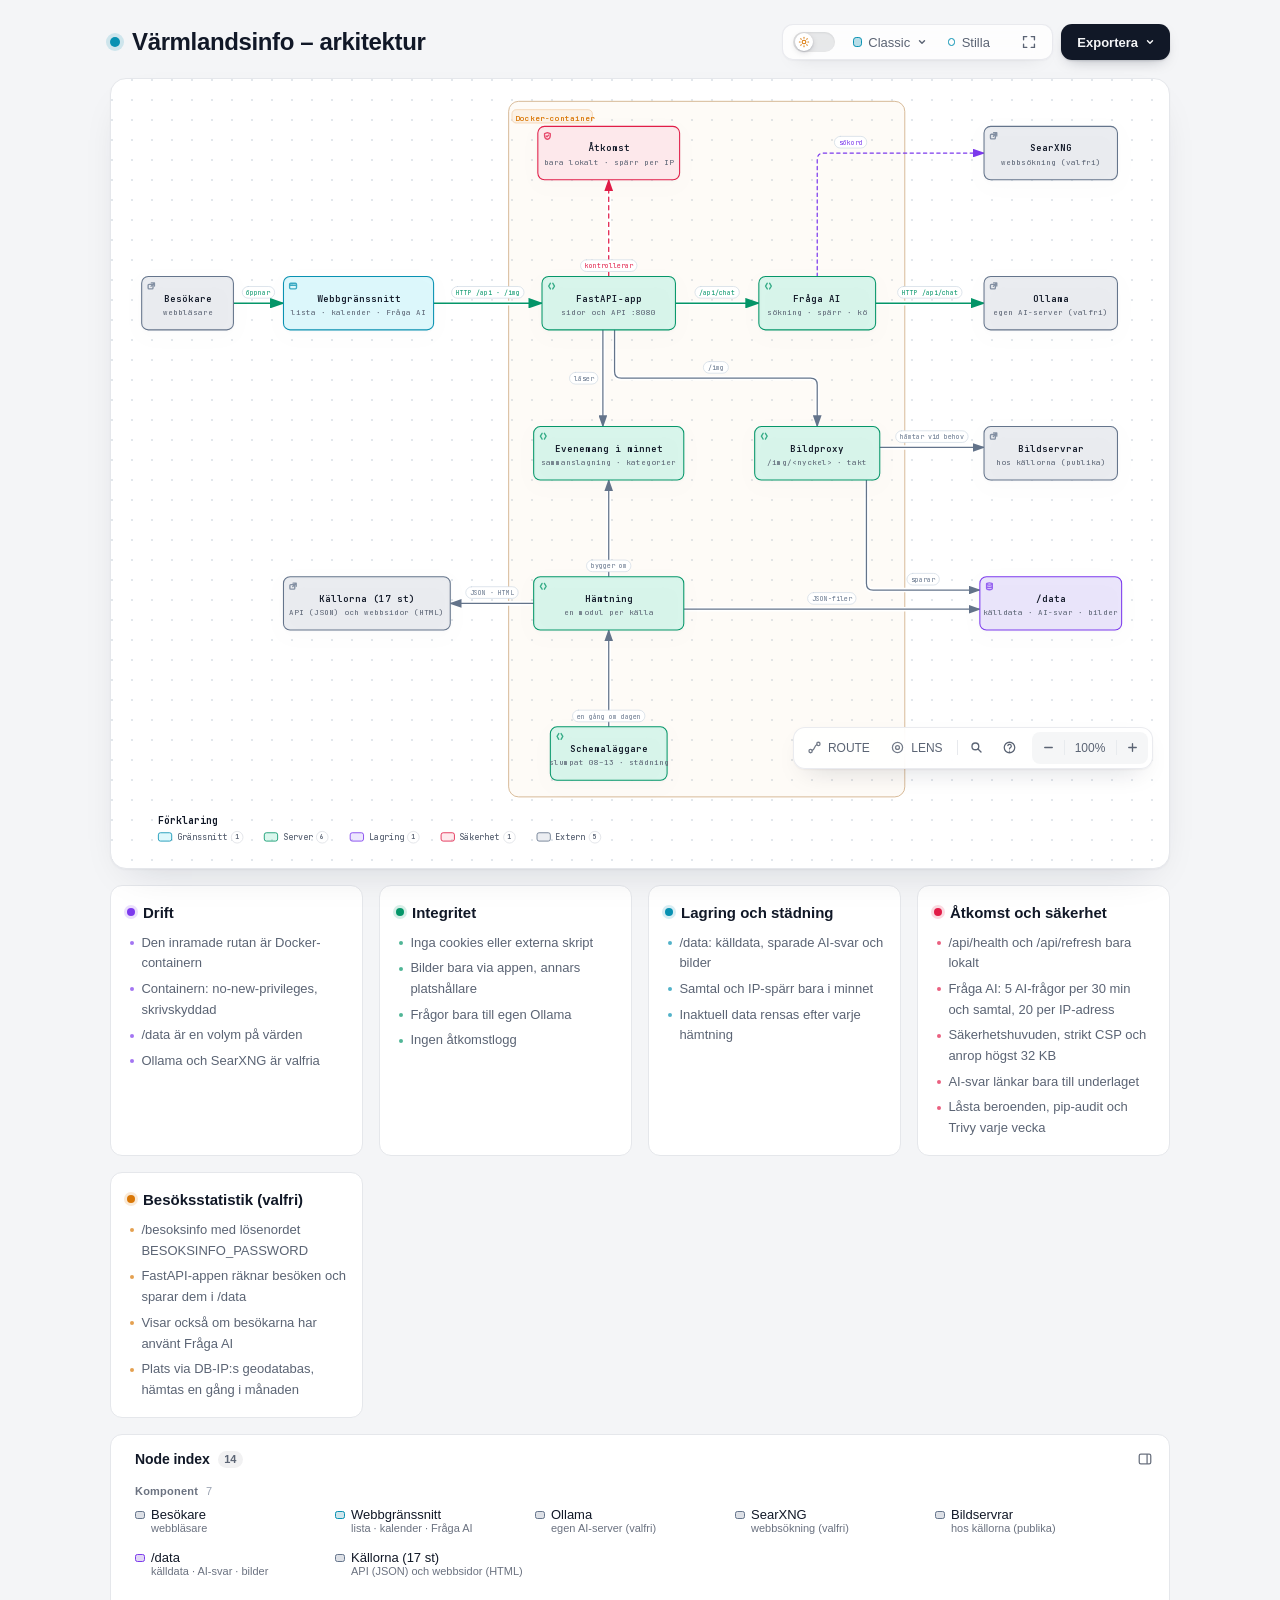
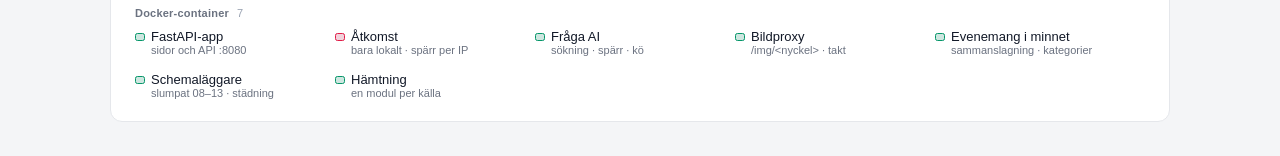
==== commit 581c3c4e: "Skärmdumparna och arkitekturbilden med Tickster och Loppiskartan (#117) Skärmdumparna är tagna med v" ====
--- a/docs/arkitektur/varmlandsinfo.html
+++ b/docs/arkitektur/varmlandsinfo.html
@@ -3,7 +3,7 @@
 <head>
   <meta charset="UTF-8">
   <meta name="viewport" content="width=device-width, initial-scale=1.0">
-  <meta name="generator" content="archify 3.0.1">
+  <meta name="generator" content="archify 3.2.0">
   <meta name="archify-reader-contract" content="declared-wide-v1">
   <title>Värmlandsinfo – arkitektur – diagram</title>
   <script>
@@ -186,7 +186,7 @@
       --lane-fill: rgba(15, 23, 42, 0.22);
       --lane-stroke: #334155;
 
-      --arrow: #64748b;
+      --arrow: #94a3b8;
       --arrow-emphasis: #34d399;
 
       /* Opaque mask color used behind semi-transparent component fills
@@ -218,7 +218,7 @@
     [data-theme="light"] {
       --bg: #f4f5f7;
       --grid: #e9edf2;
-      --canvas-dot: #d9dee5;
+      --canvas-dot: #e2e7ec;
       --text: #111827;
       --text-muted: #5b6474;
       --text-dim: #9aa3b2;
@@ -229,7 +229,7 @@
       --lane-fill: rgba(248, 250, 252, 0.65);
       --lane-stroke: #cbd5e1;
 
-      --arrow: #94a3b8;
+      --arrow: #64748b;
       --arrow-emphasis: #059669;
 
       --mask: #ffffff;
@@ -599,14 +599,29 @@
       color: var(--frontend-stroke);
     }
 
-    /* The reader owns only the outer scale. Wide diagrams and measured tall workflows keep one authored
-       SVG/viewBox while the runtime chooses a desktop width from the actual
-       vertical budget. This avoids device-specific files and breakpoint
-       jumps between a laptop and a tall monitor. */
+    /* The reader owns only the outer scale. Compact automatic sequences fit at
+       their authored text size or larger. Long sequences and waterfall rows
+       favor reading width and page scroll; other diagrams keep height fitting.
+       Small automatic canvases retain a modest scale inside a usable shell.
+       Every strategy preserves the authored SVG/viewBox and semantic geometry. */
     .container {
       width: 100%;
       max-width: var(--archify-reader-width, 1440px);
       margin: 0 auto;
+    }
+    html[data-reader-area="true"] .diagram-container {
+      min-height: var(--archify-diagram-min-height);
+      display: flex;
+      align-items: center;
+    }
+    html[data-reader-area="true"] .diagram-container > svg { flex-shrink: 0; }
+    /* The original SVG legend can use the outer corner while the capped or fitted
+       diagram stays centered. The container still clips all outer paint. */
+    .diagram-container:has([data-reader-legend-corner]) > svg { overflow: visible; }
+    .diagram-container [data-reader-legend-corner] {
+      transform-origin: 0 0;
+      transform-box: view-box;
+      transform: var(--archify-reader-legend-transform);
     }
     html[data-reader-narrow="true"]:not([data-present="true"]) .diagram-container > svg {
       min-width: 0;
@@ -811,7 +826,7 @@
       pointer-events: none;
     }
     html[data-embed="true"][data-preset="editorial"] .diagram-container::after { display: none; }
-    html[data-motion-capable="true"][data-preset="signal-flow"][data-ambient-motion="running"] .diagram-container::before {
+    html[data-motion-capable="true"][data-preset="signal-flow"][data-ambient-entry="running"] .diagram-container::before {
       content: "";
       position: absolute;
       inset: 0;
@@ -993,8 +1008,8 @@
     }
     .diagram-nav-icon {
       display: block;
-      width: 0.875rem;
-      height: 0.875rem;
+      width: 0.95rem;
+      height: 0.95rem;
       margin: auto;
       background: currentColor;
       -webkit-mask-position: center;
@@ -1058,8 +1073,8 @@
     .diagram-nav #btn-overview-map::before,
     .diagram-nav #btn-semantic-lens::before {
       flex: none;
-      width: 0.875rem;
-      height: 0.875rem;
+      width: 0.95rem;
+      height: 0.95rem;
       background: currentColor;
       content: "";
       opacity: 0.85;
@@ -1073,21 +1088,33 @@
     .diagram-nav [data-view="out"],
     .diagram-nav [data-view="reset"],
     .diagram-nav [data-view="in"] {
+      position: relative;
       border-radius: 0;
-      background: color-mix(in srgb, var(--text) 4.5%, transparent);
+      background: color-mix(in srgb, var(--panel-border) 38%, transparent);
     }
     .diagram-nav [data-view="out"] { margin-left: 0.375rem; border-radius: 0.5rem 0 0 0.5rem; }
     .diagram-nav [data-view="out"]::before { display: none; }
     .diagram-nav [data-view="reset"],
     .diagram-nav [data-view="in"] { margin-left: -0.0625rem; }
     .diagram-nav [data-view="in"] { border-radius: 0 0.5rem 0.5rem 0; }
+    .diagram-nav [data-view="reset"]::after,
+    .diagram-nav [data-view="in"]::after {
+      position: absolute;
+      top: 0.55rem;
+      bottom: 0.55rem;
+      left: 0;
+      width: 1px;
+      background: color-mix(in srgb, var(--panel-border) 75%, transparent);
+      content: "";
+      pointer-events: none;
+    }
     .diagram-nav [data-view="out"]:hover,
     .diagram-nav [data-view="reset"]:hover,
-    .diagram-nav [data-view="in"]:hover { background: color-mix(in srgb, var(--text) 9%, transparent); }
+    .diagram-nav [data-view="in"]:hover { background: color-mix(in srgb, var(--panel-border) 60%, transparent); }
     .diagram-nav [data-view="out"]:disabled,
     .diagram-nav [data-view="in"]:disabled { opacity: 1; color: color-mix(in srgb, var(--text-muted) 40%, transparent); }
     .diagram-nav [data-view="out"]:disabled:hover,
-    .diagram-nav [data-view="in"]:disabled:hover { background: color-mix(in srgb, var(--text) 4.5%, transparent); }
+    .diagram-nav [data-view="in"]:disabled:hover { background: color-mix(in srgb, var(--panel-border) 38%, transparent); }
     .diagram-nav [data-view="reset"] { min-width: 3.25rem; }
     .diagram-container[data-camera-indicator="true"] .diagram-nav-detail,
     .diagram-container[data-camera-indicator="true"] .diagram-nav-percent { color: var(--frontend-stroke); }
@@ -2261,6 +2288,41 @@
       font-size: 0.5rem;
     }
     .diagram-guide-feedback:empty { display: none; }
+    .diagram-guide-credit {
+      display: flex;
+      align-items: center;
+      justify-content: space-between;
+      gap: 0.6rem;
+      padding: 0.46rem 0.9rem 0.56rem;
+      border-top: 1px solid color-mix(in srgb, var(--toolbar-border) 74%, transparent);
+      color: var(--text-faint);
+      font-size: 0.5rem;
+      letter-spacing: 0.02em;
+      text-decoration: none;
+    }
+    .diagram-guide-credit-link {
+      display: inline-flex;
+      align-items: center;
+      gap: 0.28rem;
+      flex: none;
+      opacity: 0.72;
+      transition: opacity 120ms ease, color 120ms ease;
+    }
+    .diagram-guide-star {
+      width: 0.62rem;
+      height: 0.62rem;
+      background: currentColor;
+      -webkit-mask: url("data:image/svg+xml,%3Csvg xmlns='http://www.w3.org/2000/svg' viewBox='0 0 16 16'%3E%3Cpath d='M8 1.6l1.9 3.9 4.3.6-3.1 3 .7 4.3L8 11.4l-3.8 2 .7-4.3-3.1-3 4.3-.6z' fill='none' stroke='black' stroke-width='1.3' stroke-linejoin='round'/%3E%3C/svg%3E") center / contain no-repeat;
+      mask: url("data:image/svg+xml,%3Csvg xmlns='http://www.w3.org/2000/svg' viewBox='0 0 16 16'%3E%3Cpath d='M8 1.6l1.9 3.9 4.3.6-3.1 3 .7 4.3L8 11.4l-3.8 2 .7-4.3-3.1-3 4.3-.6z' fill='none' stroke='black' stroke-width='1.3' stroke-linejoin='round'/%3E%3C/svg%3E") center / contain no-repeat;
+    }
+    .diagram-guide-credit:hover .diagram-guide-star,
+    .diagram-guide-credit:focus-visible .diagram-guide-star {
+      -webkit-mask-image: url("data:image/svg+xml,%3Csvg xmlns='http://www.w3.org/2000/svg' viewBox='0 0 16 16'%3E%3Cpath d='M8 1.6l1.9 3.9 4.3.6-3.1 3 .7 4.3L8 11.4l-3.8 2 .7-4.3-3.1-3 4.3-.6z' stroke='black' stroke-width='1.3' stroke-linejoin='round'/%3E%3C/svg%3E");
+      mask-image: url("data:image/svg+xml,%3Csvg xmlns='http://www.w3.org/2000/svg' viewBox='0 0 16 16'%3E%3Cpath d='M8 1.6l1.9 3.9 4.3.6-3.1 3 .7 4.3L8 11.4l-3.8 2 .7-4.3-3.1-3 4.3-.6z' stroke='black' stroke-width='1.3' stroke-linejoin='round'/%3E%3C/svg%3E");
+    }
+    .diagram-guide-credit:hover .diagram-guide-credit-link,
+    .diagram-guide-credit:focus-visible .diagram-guide-credit-link { opacity: 1; color: var(--cloud-stroke); }
+    .diagram-guide-credit:focus-visible { outline: 2px solid var(--cloud-stroke); outline-offset: -2px; }
     @keyframes archify-guide-in {
       from { opacity: 0; transform: translateY(-5px) scale(0.985); }
       to { opacity: 1; transform: translateY(0) scale(1); }
@@ -2331,7 +2393,7 @@
       gap: 0.55rem;
       margin: 0 0.55rem 0.55rem;
       padding: 0 0.7rem;
-      min-height: 2.6rem;
+      min-height: 2.35rem;
       border: 1px solid var(--toolbar-border);
       border-radius: 0.55rem;
       background: color-mix(in srgb, var(--panel) 78%, transparent);
@@ -2341,7 +2403,7 @@
     .node-finder-search > span { color: var(--frontend-stroke); font-size: 0.875rem; }
     .node-finder-search:focus-within {
       border-color: var(--frontend-stroke);
-      box-shadow: 0 0 0 2px color-mix(in srgb, var(--frontend-stroke) 20%, transparent);
+      box-shadow: 0 0 0 2px color-mix(in srgb, var(--frontend-stroke) 14%, transparent);
     }
     .node-finder-input {
       appearance: none;
@@ -2379,6 +2441,21 @@
       background: color-mix(in srgb, var(--panel) 54%, transparent);
       scroll-padding-block: 0.25rem;
       scrollbar-width: thin;
+      scrollbar-color: color-mix(in srgb, var(--panel-border) 90%, transparent) transparent;
+    }
+    /* Slim overlay-style thumb instead of the chunky platform default. */
+    .node-finder-results::-webkit-scrollbar { width: 10px; }
+    .node-finder-results::-webkit-scrollbar-track { background: transparent; }
+    .node-finder-results::-webkit-scrollbar-thumb {
+      background: color-mix(in srgb, var(--panel-border) 85%, transparent);
+      border: 3px solid transparent;
+      border-radius: 999px;
+      background-clip: padding-box;
+    }
+    .node-finder-results::-webkit-scrollbar-thumb:hover {
+      background: color-mix(in srgb, var(--text-muted) 65%, transparent);
+      border: 3px solid transparent;
+      background-clip: padding-box;
     }
     html[data-preset="blueprint"] .node-finder-results { border-radius: 0.18rem; }
     .node-finder-result {
@@ -2386,8 +2463,8 @@
       grid-template-columns: minmax(0, 1fr) auto;
       gap: 0.2rem 0.75rem;
       width: 100%;
-      min-height: 3.25rem;
-      padding: 0.58rem 0.65rem;
+      min-height: 3rem;
+      padding: 0.52rem 0.65rem;
       border: 0;
       border-radius: 0;
       background: transparent;
@@ -2428,6 +2505,8 @@
       font-size: 0.625rem;
       font-style: normal;
     }
+    /* A zero count is absence, not information — let it recede. */
+    .node-finder-result em[data-zero] { color: var(--text-faint); }
     .node-finder[data-context^="route-"] .node-finder-result em {
       padding: 0.1rem 0.3rem;
       border: 1px solid color-mix(in srgb, currentColor 52%, transparent);
@@ -2463,6 +2542,13 @@
       border-radius: 0.75rem;
       border: 1px solid var(--panel-border);
       padding: 1.125rem 1.25rem;
+      /* Card notes are authored prose and may carry an unbreakable run such as a
+         slash-joined pipeline or a long identifier. Without this, that run sets the
+         card's min-content width, spills past its track in every rail placement,
+         and pushes the whole page into horizontal overflow at desktop widths.
+         `anywhere` rather than `break-word` because only `anywhere` shrinks the
+         intrinsic minimum the layout is sized from. */
+      overflow-wrap: anywhere;
     }
 
     html[data-preset="signal-flow"] .card {
@@ -2650,19 +2736,31 @@
     }
     html[data-reader-rail="bottom"] .node-outline-head { padding: 1rem 2.5rem 0.375rem 0.25rem; }
     html[data-reader-rail="bottom"] .node-outline-list {
-      columns: 15rem;
-      column-gap: 1.75rem;
+      display: grid;
+      gap: 0.5rem;
       padding: 0;
       overflow: visible;
       -webkit-mask-image: none;
       mask-image: none;
     }
-    /* Named groups stay whole; a single unnamed group may split across columns,
-       where a continuous spine would read as a broken line. */
     html[data-reader-rail="bottom"] .node-outline-group + .node-outline-group { margin-top: 0; }
-    html[data-reader-rail="bottom"] .node-outline-group:has(> .node-outline-heading) { break-inside: avoid; padding-bottom: 0.25rem; }
-    html[data-reader-rail="bottom"] .node-outline-group:not(:has(> .node-outline-heading)) > ul::before { display: none; }
-    html[data-reader-rail="bottom"] .node-outline-group li { break-inside: avoid; }
+    html[data-reader-rail="bottom"] .node-outline-group:has(> .node-outline-heading) { padding-bottom: 0.25rem; }
+    html[data-reader-rail="bottom"] .node-outline-group > ul {
+      display: flex;
+      flex-wrap: wrap;
+      gap: 0.25rem 0.5rem;
+    }
+    html[data-reader-rail="bottom"] .node-outline-group > ul::before { display: none; }
+    html[data-reader-rail="bottom"] .node-outline-group li {
+      flex: 0 1 auto;
+      min-width: min(100%, 12rem);
+      max-width: min(100%, 32rem);
+    }
+    html[data-reader-rail="bottom"] .node-outline-heading {
+      justify-content: flex-start;
+      gap: 0.5rem;
+    }
+    html[data-reader-rail="bottom"] .node-outline-heading > span { overflow-wrap: anywhere; }
     .rail-controls { display: none; }
     html:is([data-reader-rail="true"], [data-reader-rail="overlay"], [data-reader-rail="bottom"]) .rail-controls {
       display: flex;
@@ -2878,6 +2976,37 @@
     .node-outline-item:hover small,
     .node-outline-item[data-previewing] small,
     .node-outline-item[aria-current="true"] small { color: var(--text-muted); }
+
+    /* The desktop bottom rail is an index: compact rows keep related nodes
+       together while allowing full names and descriptions to wrap naturally. */
+    html[data-reader-rail="bottom"] .node-outline-item {
+      grid-template-columns: 0.625rem minmax(0, 1fr) 0.75rem;
+      align-items: first baseline;
+      column-gap: 0.375rem;
+      min-height: 0;
+      padding-block: 0.375rem;
+    }
+    html[data-reader-rail="bottom"] .node-outline-item strong,
+    html[data-reader-rail="bottom"] .node-outline-item small {
+      overflow: visible;
+      text-overflow: clip;
+      white-space: normal;
+      overflow-wrap: anywhere;
+    }
+    html[data-reader-rail="bottom"] .node-outline-item strong {
+      grid-column: 2;
+      grid-row: 1;
+    }
+    html[data-reader-rail="bottom"] .node-outline-item small {
+      grid-column: 2;
+      grid-row: 2;
+      text-align: left;
+    }
+    html[data-reader-rail="bottom"] .node-outline-item::after {
+      grid-column: 3;
+      grid-row: 1;
+      align-self: center;
+    }
 
     .card-header {
       display: flex;
@@ -3499,6 +3628,16 @@
       background: transparent;
       box-shadow: none;
     }
+    /* The motion button breathes on the relay cycle, so the chrome keeps time
+       with the wave it controls. Motion Governor mirrors the planned cycle from
+       the diagram SVG onto the document. */
+    html[data-ambient-motion="running"][data-motion="live"]:not([data-motion-owner]):not([data-embed]):not([data-share-playback]):not([data-document-hidden]) #btn-motion .motion-control-dot {
+      animation: archify-motion-dot-breathe var(--flow-cycle-chrome, 6.4s) ease-in-out infinite;
+    }
+    @keyframes archify-motion-dot-breathe {
+      0%, 100% { opacity: 1; transform: scale(1); }
+      46% { opacity: 0.55; transform: scale(0.72); }
+    }
     .toolbar .export-menu {
       position: absolute;
       top: calc(100% + 0.125rem);
@@ -4035,10 +4174,12 @@
     }
     html[data-preset="classic"] .diagram-container > svg .c-grid { stroke: transparent; }
     html[data-preset="classic"][data-theme="light"] .diagram-container > svg [data-node-id] > rect:not(.c-mask) {
-      filter: drop-shadow(0 1px 1px rgba(17, 24, 39, 0.05)) drop-shadow(0 6px 12px rgba(17, 24, 39, 0.06));
+      --ambient-node-base-filter: drop-shadow(0 1px 1px rgba(17, 24, 39, 0.05)) drop-shadow(0 6px 12px rgba(17, 24, 39, 0.06));
+      filter: var(--ambient-node-base-filter);
     }
     html[data-preset="classic"][data-theme="dark"] .diagram-container > svg [data-node-id] > rect:not(.c-mask) {
-      filter: drop-shadow(0 8px 16px rgba(0, 0, 0, 0.35));
+      --ambient-node-base-filter: drop-shadow(0 8px 16px rgba(0, 0, 0, 0.35));
+      filter: var(--ambient-node-base-filter);
     }
     html[data-preset="classic"] .diagram-container > svg [data-edge-from] {
       stroke-linecap: round;
@@ -4171,41 +4312,6 @@
       filter: drop-shadow(0 0 7px var(--frontend-stroke));
       outline: none;
     }
-    /* Verified Source Beacons are installed at runtime only for nodes whose
-       repository evidence passed the local revision/blob/line checks. They
-       live inside the owning node so every focus, route, story, and guided
-       view keeps one coherent opacity state. Export serialization removes
-       them before producing the canonical SVG or any derived visual. */
-    .source-evidence-beacon {
-      pointer-events: none;
-      opacity: 1;
-      transition: filter 160ms ease;
-    }
-    .source-evidence-beacon rect {
-      fill: color-mix(in srgb, var(--mask) 92%, var(--backend-stroke));
-      stroke: color-mix(in srgb, var(--backend-stroke) 82%, var(--panel-border));
-      stroke-width: 1;
-      vector-effect: non-scaling-stroke;
-    }
-    .source-evidence-beacon text {
-      fill: var(--backend-stroke);
-      font-size: 7px;
-      font-weight: 700;
-      letter-spacing: 0.06em;
-      text-anchor: middle;
-      text-transform: uppercase;
-    }
-    svg [data-node-id]:hover .source-evidence-beacon,
-    svg [data-node-id]:focus-visible .source-evidence-beacon,
-    svg [data-node-id][data-focus-selected] .source-evidence-beacon {
-      opacity: 1;
-      filter: drop-shadow(0 0 4px color-mix(in srgb, var(--backend-stroke) 72%, transparent));
-    }
-    svg[data-preset="signal-flow"] .source-evidence-beacon { opacity: 0.9; }
-    svg[data-preset="blueprint"] .source-evidence-beacon rect {
-      rx: 0.8px;
-      filter: none;
-    }
     svg [data-legend-kind][role="button"] { cursor: pointer; }
     svg [data-legend-kind]:focus { outline: none; }
     svg [data-legend-hit] {
@@ -4696,69 +4802,177 @@
     .c-region         { fill: rgba(251, 191, 36, 0.05); stroke: var(--cloud-stroke); stroke-dasharray: 8,4; }
     .c-lane           { fill: var(--lane-fill); stroke: var(--lane-stroke); stroke-dasharray: 6,6; }
 
-    /* Optional trace animation, enabled only by meta.animation = "trace".
-       The ordinary viewer performs one ambient pass and then restores the
-       authored solid/security/async line language. WebM samples the same
-       authored geometry into an explicit canvas timeline. */
-    html[data-ambient-motion="running"] svg[data-animation="trace"] [data-animate="edge"] {
-      animation: archify-edge-flow 2.4s linear 1;
-      animation-delay: calc(var(--step, 0) * 160ms);
-    }
-    html[data-ambient-motion="running"] svg[data-animation="trace"] [data-graph-role="automatic-crossover"]:has(> [data-animate="edge"]) > [data-graph-role="automatic-crossover-underlay"] {
-      animation: archify-edge-flow 2.4s linear 1;
-      animation-delay: calc(var(--step, 0) * 160ms);
-    }
-    html[data-ambient-motion="running"] svg[data-animation="trace"] [data-animate="node"] {
+    /* Live plays one relay per cycle: a comet (halo, tail, head) leaves each
+       source when the signal reaches it, travels at one shared speed, leaves a
+       soft wake, and lands as a ripple while its target glows. Downstream edges
+       depart only after their source is reached, so the reader sees the path the
+       diagram describes rather than every edge shimmering at once. Sequence
+       messages relay in authored chronological order. Motion Governor plans the
+       timeline and its per-edge keyframes; this stylesheet owns appearance.
+       Original line language and markers remain static. Node entry is bounded to
+       one pass per document. */
+    svg[data-animation="trace"] {
+      --flow-cycle: 6.4s;
+      --flow-halo-peak: 0.17;
+      --flow-glow-peak: 0.5;
+      --flow-tail-peak: 0.42;
+      --flow-head-peak: 0.95;
+      --flow-wake-peak: 0.3;
+      --flow-ripple-peak: 0.65;
+    }
+    .ambient-edge-flow {
+      fill: none;
+      stroke: var(--arrow-emphasis);
+      stroke-linecap: round;
+      pointer-events: none;
+      display: none;
+    }
+    .ambient-flow-wake {
+      --flow-peak: var(--flow-wake-peak, 0.3);
+      stroke-width: 3.2;
+      stroke-dasharray: var(--flow-dasharray, none);
+    }
+    .ambient-flow-halo {
+      --flow-peak: var(--flow-halo-peak, 0.17);
+      stroke-width: 6;
+      stroke-dasharray: var(--flow-dash, 12px) calc(var(--flow-len, 0px) - var(--flow-dash, 12px));
+    }
+    /* A wide blurred streak centered on the head: this is the bloom that makes
+       the comet read as a traveling orb of light rather than a bright dash. */
+    .ambient-flow-glow {
+      --flow-peak: var(--flow-glow-peak, 0.5);
+      stroke-width: 9;
+      stroke-dasharray: var(--flow-dash, 12px) calc(var(--flow-len, 0px) - var(--flow-dash, 12px));
+      filter: blur(2.5px);
+    }
+    .ambient-flow-tail {
+      --flow-peak: var(--flow-tail-peak, 0.42);
+      stroke-width: 2.4;
+      stroke-dasharray: var(--flow-dasharray, var(--flow-dash, 20px) calc(var(--flow-len, 0px) - var(--flow-dash, 20px)));
+    }
+    .ambient-flow-head {
+      --flow-peak: var(--flow-head-peak, 0.95);
+      stroke: color-mix(in srgb, var(--arrow-emphasis) 40%, white);
+      stroke-width: 2.6;
+      stroke-dasharray: var(--flow-dash, 6px) calc(var(--flow-len, 0px) - var(--flow-dash, 6px));
+    }
+    .ambient-flow-ripple {
+      --flow-peak: var(--flow-ripple-peak, 0.65);
+      stroke: color-mix(in srgb, var(--arrow-emphasis) 55%, white);
+      stroke-width: 2;
+    }
+    html[data-ambient-motion="running"][data-motion="live"]:not([data-motion-owner]):not([data-embed]):not([data-share-playback]):not([data-document-hidden]) .ambient-edge-flow {
+      display: inline;
+      animation-name: var(--flow-name, none);
+      animation-duration: var(--flow-cycle, 6.4s);
+      animation-timing-function: linear;
+      animation-iteration-count: infinite;
+      animation-delay: var(--flow-delay, 0s);
+      /* Without backwards fill a delayed layer would sit at its natural opacity
+         (fully lit) until its departure arrives. */
+      animation-fill-mode: backwards;
+    }
+    /* Stream packets trail the comet head as smaller, dimmer beads. */
+    .ambient-flow-head.packet {
+      --flow-peak: calc(var(--flow-head-peak, 0.95) * 0.62);
+      stroke-width: 3.4;
+    }
+    /* Timeline and waterfall playhead: a crisp rule over a soft bloom. */
+    .ambient-flow-playhead {
+      --flow-peak: 0.9;
+      stroke: color-mix(in srgb, var(--arrow-emphasis) 55%, white);
+      stroke-width: 1.6;
+    }
+    .ambient-flow-playhead-glow {
+      --flow-peak: 0.32;
+      stroke-width: 10;
+      filter: blur(4px);
+    }
+    /* Waterfall spans fill in proportion to their measured time, then settle. */
+    .ambient-flow-fill {
+      --flow-peak: 0.5;
+      fill: color-mix(in srgb, var(--flow-fill, var(--arrow-emphasis)) 55%, white);
+      stroke: none;
+      transform-box: fill-box;
+      transform-origin: left center;
+    }
+    .ambient-flow-fill-failed { fill: var(--security-stroke); --flow-peak: 0.5; }
+    html[data-theme="light"] .ambient-flow-playhead { stroke: color-mix(in srgb, var(--arrow-emphasis) 70%, black); }
+    html[data-theme="light"] .ambient-flow-fill { --flow-peak: 0.42; fill: color-mix(in srgb, var(--flow-fill, var(--arrow-emphasis)) 70%, black); }
+    svg[data-preset="editorial"] .ambient-flow-fill { --flow-peak: 0.2; }
+    svg[data-preset="editorial"] .ambient-flow-playhead-glow { --flow-peak: 0.14; }
+    /* Each decorative flow follows its owning edge through tree visibility. */
+    .ambient-edge-flow[data-tree-hidden] { display: none !important; animation: none !important; }
+    svg[data-preset="blueprint"] .ambient-edge-flow { stroke-linecap: square; }
+    svg[data-preset="editorial"] { --flow-halo-peak: 0.07; --flow-glow-peak: 0.28; --flow-tail-peak: 0.2; --flow-head-peak: 0.7; --flow-wake-peak: 0.14; --flow-ripple-peak: 0.3; }
+    /* On light canvases the relay reads by saturation instead of bloom: the head
+       and ripple mix toward ink instead of white, and every layer's peak rises so
+       the wave survives the bright background. */
+    html[data-theme="light"] svg[data-animation="trace"] {
+      --flow-halo-peak: 0.22;
+      --flow-glow-peak: 0.4;
+      --flow-tail-peak: 0.5;
+      --flow-wake-peak: 0.34;
+    }
+    html[data-theme="light"] .ambient-flow-head {
+      stroke: color-mix(in srgb, var(--arrow-emphasis) 55%, black);
+      stroke-width: 2.8;
+    }
+    html[data-theme="light"] .ambient-flow-ripple {
+      stroke: color-mix(in srgb, var(--arrow-emphasis) 65%, black);
+    }
+    html[data-ambient-entry="running"] svg[data-animation="trace"] [data-animate="node"] {
       transform-box: fill-box;
       transform-origin: center;
-      animation: archify-node-pulse 3.6s ease-in-out 1;
-      animation-delay: calc(var(--step, 0) * 160ms);
-    }
-    svg[data-preset="signal-flow"][data-animation="trace"] [data-animate="edge"] {
-      stroke-linecap: round;
-      filter: drop-shadow(0 0 3px var(--arrow-emphasis));
-      animation-duration: 1.75s;
-    }
-    svg[data-preset="signal-flow"][data-animation="trace"] [data-graph-role="automatic-crossover"]:has(> [data-animate="edge"]) > [data-graph-role="automatic-crossover-underlay"] { animation-duration: 1.75s; }
-    svg[data-preset="signal-flow"][data-animation="trace"] [data-animate="node"] {
-      animation-duration: 3.1s;
-    }
-    svg[data-preset="blueprint"][data-animation="trace"] [data-animate="edge"] {
-      stroke-linecap: square;
-      filter: none;
-      animation-duration: 2.15s;
-    }
-    svg[data-preset="blueprint"][data-animation="trace"] [data-graph-role="automatic-crossover"]:has(> [data-animate="edge"]) > [data-graph-role="automatic-crossover-underlay"] { animation-duration: 2.15s; }
-    svg[data-preset="blueprint"][data-animation="trace"] [data-animate="node"] {
-      animation-name: archify-blueprint-node-pulse;
-      animation-duration: 3.8s;
-    }
-    svg[data-preset="editorial"][data-animation="trace"] [data-animate="edge"] {
-      filter: none;
-      animation-duration: 2.2s;
-    }
-    svg[data-preset="editorial"][data-animation="trace"] [data-graph-role="automatic-crossover"]:has(> [data-animate="edge"]) > [data-graph-role="automatic-crossover-underlay"] { animation-duration: 2.2s; }
-    svg[data-preset="editorial"][data-animation="trace"] [data-animate="node"] {
-      animation-name: archify-editorial-node-pulse;
-      animation-duration: 3.5s;
-    }
-    /* Embedded proofs stay static so proof grids are calm instead of leaving
-       ambient trace loops on. */
-    html[data-embed="true"] svg[data-animation="trace"] [data-animate],
-    html[data-share-playback="true"] svg[data-animation="trace"] [data-animate] {
-      animation: none !important;
-      stroke-dashoffset: 0;
-    }
-    html[data-embed="true"] svg[data-animation="trace"] [data-graph-role="automatic-crossover"]:has(> [data-animate="edge"]) > [data-graph-role="automatic-crossover-underlay"],
-    html[data-share-playback="true"] svg[data-animation="trace"] [data-graph-role="automatic-crossover"]:has(> [data-animate="edge"]) > [data-graph-role="automatic-crossover-underlay"] {
-      animation: none !important;
-      stroke-dashoffset: 0;
-    }
-    @keyframes archify-edge-flow {
-      0% { stroke-dasharray: 10 8; stroke-dashoffset: 54; opacity: 0.42; }
-      88% { stroke-dasharray: 10 8; stroke-dashoffset: 0; opacity: 1; }
-      99.9% { stroke-dasharray: 10 8; stroke-dashoffset: 0; opacity: 1; }
-      100% { stroke-dashoffset: 0; opacity: 1; }
+      animation: archify-node-pulse 3.6s ease-in-out 1 calc(var(--step, 0) * 160ms),
+        archify-node-enter 0.9s cubic-bezier(0.22, 1, 0.36, 1) backwards calc(var(--step, 0) * 160ms);
+    }
+    html[data-ambient-entry="running"] svg[data-preset="signal-flow"][data-animation="trace"] [data-animate="node"] {
+      animation: archify-node-pulse 3.1s ease-in-out 1 calc(var(--step, 0) * 160ms),
+        archify-node-enter 0.9s cubic-bezier(0.22, 1, 0.36, 1) backwards calc(var(--step, 0) * 160ms);
+    }
+    html[data-ambient-entry="running"] svg[data-preset="blueprint"][data-animation="trace"] [data-animate="node"] {
+      animation: archify-blueprint-node-pulse 3.8s ease-in-out 1 calc(var(--step, 0) * 160ms),
+        archify-node-enter 0.9s cubic-bezier(0.22, 1, 0.36, 1) backwards calc(var(--step, 0) * 160ms);
+    }
+    html[data-ambient-entry="running"] svg[data-preset="editorial"][data-animation="trace"] [data-animate="node"] {
+      animation: archify-editorial-node-pulse 3.5s ease-in-out 1 calc(var(--step, 0) * 160ms),
+        archify-node-enter 0.9s cubic-bezier(0.22, 1, 0.36, 1) backwards calc(var(--step, 0) * 160ms);
+    }
+    /* Each node glows in its planned windows: when the relay reaches it, while a
+       walk token rests on it, as a message lands, or as the playhead passes.
+       During the bounded entrance all three animations run; the entrance pulse is
+       listed after the repeating glow and wins on filter until it completes. */
+    html[data-ambient-motion="running"][data-motion="live"]:not([data-motion-owner]):not([data-embed]):not([data-share-playback]):not([data-document-hidden]) svg[data-animation="trace"] [data-animate="node"] {
+      animation: var(--flow-node-name, none) var(--flow-cycle, 6.4s) linear infinite;
+    }
+    html[data-ambient-motion="running"][data-motion="live"]:not([data-motion-owner]):not([data-embed]):not([data-share-playback]):not([data-document-hidden])[data-ambient-entry="running"] svg[data-animation="trace"] [data-animate="node"] {
+      animation: var(--flow-node-name, none) var(--flow-cycle, 6.4s) linear infinite,
+        archify-node-pulse 3.6s ease-in-out 1 calc(var(--step, 0) * 160ms),
+        archify-node-enter 0.9s cubic-bezier(0.22, 1, 0.36, 1) backwards calc(var(--step, 0) * 160ms);
+    }
+    html[data-ambient-motion="running"][data-motion="live"]:not([data-motion-owner]):not([data-embed]):not([data-share-playback]):not([data-document-hidden])[data-ambient-entry="running"] svg[data-preset="signal-flow"][data-animation="trace"] [data-animate="node"] {
+      animation: var(--flow-node-name, none) var(--flow-cycle, 6.4s) linear infinite,
+        archify-node-pulse 3.1s ease-in-out 1 calc(var(--step, 0) * 160ms),
+        archify-node-enter 0.9s cubic-bezier(0.22, 1, 0.36, 1) backwards calc(var(--step, 0) * 160ms);
+    }
+    html[data-ambient-motion="running"][data-motion="live"]:not([data-motion-owner]):not([data-embed]):not([data-share-playback]):not([data-document-hidden])[data-ambient-entry="running"] svg[data-preset="blueprint"][data-animation="trace"] [data-animate="node"] {
+      animation: var(--flow-node-name, none) var(--flow-cycle, 6.4s) linear infinite,
+        archify-blueprint-node-pulse 3.8s ease-in-out 1 calc(var(--step, 0) * 160ms),
+        archify-node-enter 0.9s cubic-bezier(0.22, 1, 0.36, 1) backwards calc(var(--step, 0) * 160ms);
+    }
+    html[data-ambient-motion="running"][data-motion="live"]:not([data-motion-owner]):not([data-embed]):not([data-share-playback]):not([data-document-hidden])[data-ambient-entry="running"] svg[data-preset="editorial"][data-animation="trace"] [data-animate="node"] {
+      animation: var(--flow-node-name, none) var(--flow-cycle, 6.4s) linear infinite,
+        archify-editorial-node-pulse 3.5s ease-in-out 1 calc(var(--step, 0) * 160ms),
+        archify-node-enter 0.9s cubic-bezier(0.22, 1, 0.36, 1) backwards calc(var(--step, 0) * 160ms);
+    }
+    @keyframes archify-node-enter {
+      from { opacity: 0; }
+      to { opacity: 1; }
+    }
+    @media print {
+      .ambient-edge-flow { display: none !important; animation: none !important; }
+      svg[data-animation="trace"] [data-animate="node"] { animation: none !important; }
     }
     @keyframes archify-node-pulse {
       0%, 72%, 100% { filter: none; stroke-width: 1.5; }
@@ -4825,10 +5039,12 @@
       50% { opacity: 0.48; transform: scale(0.78); }
     }
     @media (prefers-reduced-motion: reduce) {
+      .ambient-edge-flow { display: none !important; animation: none !important; }
       html[data-preset="signal-flow"] .diagram-container::before {
         animation: none !important;
       }
       .pulse-dot { animation: none !important; }
+      .motion-control-dot { animation: none !important; }
       svg[data-animation="trace"] [data-animate] {
         animation: none !important;
         stroke-dashoffset: 0;
@@ -4864,10 +5080,10 @@
         filter: none;
       }
       .relationship-pulse-overlay { display: none !important; }
-      .source-evidence-beacon,
       svg [data-node-id], svg [data-edge-from], svg [data-detail], svg [data-detail-anchor], svg [data-legend-hit], svg { transition: none !important; }
     }
   </style>
+<script type="application/json" id="archify-software-notices">"NOTICE\nArchify\nCopyright (c) 2026 tt-a1i (Archify)\nCopyright (c) 2025 Cocoon AI\n\nArchify is distributed under the Apache License, Version 2.0 (LICENSE),\nexcept where a file, package manifest, or third-party notice specifies otherwise.\nThe separately versioned DeepSeek Harness adapter remains MIT; its bundled\nSkill retains the license of the immutable source selected in release.json.\n\nCode and contributions received under the MIT License through pre-transition\ncommit 25cf37080fc8b1dbe758a4efc3935b55f3327083 remain available under their\noriginal terms. Previously published releases keep their existing licenses. The complete historical MIT\ncopyright and permission notice is preserved in LICENSE-MIT. This transition\ndoes not revoke existing MIT grants or assert a new patent grant on behalf\nof historical contributors.\n\nArchify originated from Cocoon-AI/architecture-diagram-generator:\nhttps://github.com/Cocoon-AI/architecture-diagram-generator\n\nThird-party components retain their own licenses; see THIRD_PARTY_NOTICES.md\nand the license files beside those components. Names and logos do not imply\nofficial endorsement, and the software license grants no general trademark\npermission.\n\nThese software licenses cover Archify's embedded runtime and templates, not\nownership of a user's authored content, business data, or source repository.\n\nLICENSE\n\n                                 Apache License\n                           Version 2.0, January 2004\n                        http://www.apache.org/licenses/\n\n   TERMS AND CONDITIONS FOR USE, REPRODUCTION, AND DISTRIBUTION\n\n   1. Definitions.\n\n      \"License\" shall mean the terms and conditions for use, reproduction,\n      and distribution as defined by Sections 1 through 9 of this document.\n\n      \"Licensor\" shall mean the copyright owner or entity authorized by\n      the copyright owner that is granting the License.\n\n      \"Legal Entity\" shall mean the union of the acting entity and all\n      other entities that control, are controlled by, or are under common\n      control with that entity. For the purposes of this definition,\n      \"control\" means (i) the power, direct or indirect, to cause the\n      direction or management of such entity, whether by contract or\n      otherwise, or (ii) ownership of fifty percent (50%) or more of the\n      outstanding shares, or (iii) beneficial ownership of such entity.\n\n      \"You\" (or \"Your\") shall mean an individual or Legal Entity\n      exercising permissions granted by this License.\n\n      \"Source\" form shall mean the preferred form for making modifications,\n      including but not limited to software source code, documentation\n      source, and configuration files.\n\n      \"Object\" form shall mean any form resulting from mechanical\n      transformation or translation of a Source form, including but\n      not limited to compiled object code, generated documentation,\n      and conversions to other media types.\n\n      \"Work\" shall mean the work of authorship, whether in Source or\n      Object form, made available under the License, as indicated by a\n      copyright notice that is included in or attached to the work\n      (an example is provided in the Appendix below).\n\n      \"Derivative Works\" shall mean any work, whether in Source or Object\n      form, that is based on (or derived from) the Work and for which the\n      editorial revisions, annotations, elaborations, or other modifications\n      represent, as a whole, an original work of authorship. For the purposes\n      of this License, Derivative Works shall not include works that remain\n      separable from, or merely link (or bind by name) to the interfaces of,\n      the Work and Derivative Works thereof.\n\n      \"Contribution\" shall mean any work of authorship, including\n      the original version of the Work and any modifications or additions\n      to that Work or Derivative Works thereof, that is intentionally\n      submitted to Licensor for inclusion in the Work by the copyright owner\n      or by an individual or Legal Entity authorized to submit on behalf of\n      the copyright owner. For the purposes of this definition, \"submitted\"\n      means any form of electronic, verbal, or written communication sent\n      to the Licensor or its representatives, including but not limited to\n      communication on electronic mailing lists, source code control systems,\n      and issue tracking systems that are managed by, or on behalf of, the\n      Licensor for the purpose of discussing and improving the Work, but\n      excluding communication that is conspicuously marked or otherwise\n      designated in writing by the copyright owner as \"Not a Contribution.\"\n\n      \"Contributor\" shall mean Licensor and any individual or Legal Entity\n      on behalf of whom a Contribution has been received by Licensor and\n      subsequently incorporated within the Work.\n\n   2. Grant of Copyright License. Subject to the terms and conditions of\n      this License, each Contributor hereby grants to You a perpetual,\n      worldwide, non-exclusive, no-charge, royalty-free, irrevocable\n      copyright license to reproduce, prepare Derivative Works of,\n      publicly display, publicly perform, sublicense, and distribute the\n      Work and such Derivative Works in Source or Object form.\n\n   3. Grant of Patent License. Subject to the terms and conditions of\n      this License, each Contributor hereby grants to You a perpetual,\n      worldwide, non-exclusive, no-charge, royalty-free, irrevocable\n      (except as stated in this section) patent license to make, have made,\n      use, offer to sell, sell, import, and otherwise transfer the Work,\n      where such license applies only to those patent claims licensable\n      by such Contributor that are necessarily infringed by their\n      Contribution(s) alone or by combination of their Contribution(s)\n      with the Work to which such Contribution(s) was submitted. If You\n      institute patent litigation against any entity (including a\n      cross-claim or counterclaim in a lawsuit) alleging that the Work\n      or a Contribution incorporated within the Work constitutes direct\n      or contributory patent infringement, then any patent licenses\n      granted to You under this License for that Work shall terminate\n      as of the date such litigation is filed.\n\n   4. Redistribution. You may reproduce and distribute copies of the\n      Work or Derivative Works thereof in any medium, with or without\n      modifications, and in Source or Object form, provided that You\n      meet the following conditions:\n\n      (a) You must give any other recipients of the Work or\n          Derivative Works a copy of this License; and\n\n      (b) You must cause any modified files to carry prominent notices\n          stating that You changed the files; and\n\n      (c) You must retain, in the Source form of any Derivative Works\n          that You distribute, all copyright, patent, trademark, and\n          attribution notices from the Source form of the Work,\n          excluding those notices that do not pertain to any part of\n          the Derivative Works; and\n\n      (d) If the Work includes a \"NOTICE\" text file as part of its\n          distribution, then any Derivative Works that You distribute must\n          include a readable copy of the attribution notices contained\n          within such NOTICE file, excluding those notices that do not\n          pertain to any part of the Derivative Works, in at least one\n          of the following places: within a NOTICE text file distributed\n          as part of the Derivative Works; within the Source form or\n          documentation, if provided along with the Derivative Works; or,\n          within a display generated by the Derivative Works, if and\n          wherever such third-party notices normally appear. The contents\n          of the NOTICE file are for informational purposes only and\n          do not modify the License. You may add Your own attribution\n          notices within Derivative Works that You distribute, alongside\n          or as an addendum to the NOTICE text from the Work, provided\n          that such additional attribution notices cannot be construed\n          as modifying the License.\n\n      You may add Your own copyright statement to Your modifications and\n      may provide additional or different license terms and conditions\n      for use, reproduction, or distribution of Your modifications, or\n      for any such Derivative Works as a whole, provided Your use,\n      reproduction, and distribution of the Work otherwise complies with\n      the conditions stated in this License.\n\n   5. Submission of Contributions. Unless You explicitly state otherwise,\n      any Contribution intentionally submitted for inclusion in the Work\n      by You to the Licensor shall be under the terms and conditions of\n      this License, without any additional terms or conditions.\n      Notwithstanding the above, nothing herein shall supersede or modify\n      the terms of any separate license agreement you may have executed\n      with Licensor regarding such Contributions.\n\n   6. Trademarks. This License does not grant permission to use the trade\n      names, trademarks, service marks, or product names of the Licensor,\n      except as required for reasonable and customary use in describing the\n      origin of the Work and reproducing the content of the NOTICE file.\n\n   7. Disclaimer of Warranty. Unless required by applicable law or\n      agreed to in writing, Licensor provides the Work (and each\n      Contributor provides its Contributions) on an \"AS IS\" BASIS,\n      WITHOUT WARRANTIES OR CONDITIONS OF ANY KIND, either express or\n      implied, including, without limitation, any warranties or conditions\n      of TITLE, NON-INFRINGEMENT, MERCHANTABILITY, or FITNESS FOR A\n      PARTICULAR PURPOSE. You are solely responsible for determining the\n      appropriateness of using or redistributing the Work and assume any\n      risks associated with Your exercise of permissions under this License.\n\n   8. Limitation of Liability. In no event and under no legal theory,\n      whether in tort (including negligence), contract, or otherwise,\n      unless required by applicable law (such as deliberate and grossly\n      negligent acts) or agreed to in writing, shall any Contributor be\n      liable to You for damages, including any direct, indirect, special,\n      incidental, or consequential damages of any character arising as a\n      result of this License or out of the use or inability to use the\n      Work (including but not limited to damages for loss of goodwill,\n      work stoppage, computer failure or malfunction, or any and all\n      other commercial damages or losses), even if such Contributor\n      has been advised of the possibility of such damages.\n\n   9. Accepting Warranty or Additional Liability. While redistributing\n      the Work or Derivative Works thereof, You may choose to offer,\n      and charge a fee for, acceptance of support, warranty, indemnity,\n      or other liability obligations and/or rights consistent with this\n      License. However, in accepting such obligations, You may act only\n      on Your own behalf and on Your sole responsibility, not on behalf\n      of any other Contributor, and only if You agree to indemnify,\n      defend, and hold each Contributor harmless for any liability\n      incurred by, or claims asserted against, such Contributor by reason\n      of your accepting any such warranty or additional liability.\n\n   END OF TERMS AND CONDITIONS\n\n   APPENDIX: How to apply the Apache License to your work.\n\n      To apply the Apache License to your work, attach the following\n      boilerplate notice, with the fields enclosed by brackets \"[]\"\n      replaced with your own identifying information. (Don't include\n      the brackets!)  The text should be enclosed in the appropriate\n      comment syntax for the file format. We also recommend that a\n      file or class name and description of purpose be included on the\n      same \"printed page\" as the copyright notice for easier\n      identification within third-party archives.\n\n   Copyright [yyyy] [name of copyright owner]\n\n   Licensed under the Apache License, Version 2.0 (the \"License\");\n   you may not use this file except in compliance with the License.\n   You may obtain a copy of the License at\n\n       http://www.apache.org/licenses/LICENSE-2.0\n\n   Unless required by applicable law or agreed to in writing, software\n   distributed under the License is distributed on an \"AS IS\" BASIS,\n   WITHOUT WARRANTIES OR CONDITIONS OF ANY KIND, either express or implied.\n   See the License for the specific language governing permissions and\n   limitations under the License.\n\nLICENSE-MIT\nMIT License\n\nCopyright (c) 2026 tt-a1i (Archify)\nCopyright (c) 2025 Cocoon AI\n\nPermission is hereby granted, free of charge, to any person obtaining a copy\nof this software and associated documentation files (the \"Software\"), to deal\nin the Software without restriction, including without limitation the rights\nto use, copy, modify, merge, publish, distribute, sublicense, and/or sell\ncopies of the Software, and to permit persons to whom the Software is\nfurnished to do so, subject to the following conditions:\n\nThe above copyright notice and this permission notice shall be included in all\ncopies or substantial portions of the Software.\n\nTHE SOFTWARE IS PROVIDED \"AS IS\", WITHOUT WARRANTY OF ANY KIND, EXPRESS OR\nIMPLIED, INCLUDING BUT NOT LIMITED TO THE WARRANTIES OF MERCHANTABILITY,\nFITNESS FOR A PARTICULAR PURPOSE AND NONINFRINGEMENT. IN NO EVENT SHALL THE\nAUTHORS OR COPYRIGHT HOLDERS BE LIABLE FOR ANY CLAIM, DAMAGES OR OTHER\nLIABILITY, WHETHER IN AN ACTION OF CONTRACT, TORT OR OTHERWISE, ARISING FROM,\nOUT OF OR IN CONNECTION WITH THE SOFTWARE OR THE USE OR OTHER DEALINGS IN THE\nSOFTWARE.\n\nTHIRD_PARTY_NOTICES.md\n# Third-party notices\n\nArchify includes optional vector data for third-party brand marks. These marks\nare provided only to identify technologies and services in user-authored\ndiagrams. Their inclusion does not imply sponsorship, endorsement, partnership,\nor affiliation with Archify.\n\nArchify's license and historical MIT grants are described in LICENSE, NOTICE,\nand LICENSE-MIT. The software license does not\nreplace the copyright licenses, trademark policies, or brand guidelines that\napply to third-party marks. Users are responsible for confirming that their\nparticular use is permitted.\n\n## Simple Icons\n\nMost of the built-in vector paths and their metadata were generated from\n[Simple Icons 16.28.0](https://github.com/simple-icons/simple-icons/tree/16.28.0).\nSimple Icons makes its collection work available under\n[CC0 1.0 Universal](https://github.com/simple-icons/simple-icons/blob/16.28.0/LICENSE.md).\n\nAs Simple Icons explains in its\n[disclaimer](https://github.com/simple-icons/simple-icons/blob/16.28.0/DISCLAIMER.md),\nCC0 for the collection does not mean that every underlying icon is CC0. License\nand brand-guideline metadata may be incomplete or change over time. The absence\nof an individual license entry is not a grant of permission.\n\nArchify embeds the selected icons as vector-path data and may render them in a\nuser-selected color. The following individual licenses were recorded in the\npinned Simple Icons 16.28.0 metadata:\n\n| Mark | Recorded source | Recorded license | Archify treatment |\n|---|---|---|---|\n| Angular | [Angular press kit](https://angular.dev/press-kit) | [`CC-BY-4.0`](https://creativecommons.org/licenses/by/4.0/) | Embedded as vector-path data; color may be changed by the authored diagram. |\n| Apache Airflow | [Apache logos](https://apache.org/logos) | [`Apache-2.0`](https://www.apache.org/licenses/LICENSE-2.0) | Embedded as vector-path data; Apache trademarks remain subject to the [ASF trademark policy](https://www.apache.org/foundation/marks/). |\n| Apache Kafka | [Apache logos](https://apache.org/logos) | [`Apache-2.0`](https://www.apache.org/licenses/LICENSE-2.0) | Embedded as vector-path data; Apache trademarks remain subject to the [ASF trademark policy](https://www.apache.org/foundation/marks/). |\n| .NET | [.NET brand repository](https://github.com/dotnet/brand/blob/c7d0f51b8ec59531332d05fb27a5b758a7a3d689/logo/dotnet-logo.svg) | [`CC0-1.0`](https://creativecommons.org/publicdomain/zero/1.0/) | Embedded as vector-path data; color may be changed by the authored diagram. |\n| JavaScript | [JS community logo](https://github.com/voodootikigod/logo.js/blob/1544bdeed6d618a6cfe4f0650d04ab8d9cfa76d9/js.svg) | [`MIT`](https://github.com/voodootikigod/logo.js/blob/1544bdeed6d618a6cfe4f0650d04ab8d9cfa76d9/LICENSE) | Embedded as vector-path data; color may be changed by the authored diagram. |\n| Jenkins | [Jenkins artwork source](https://get.jenkins.io/art/) | [`CC-BY-SA-3.0`](https://creativecommons.org/licenses/by-sa/3.0/) | Embedded as vector-path data; color may be changed by the authored diagram. Jenkins retains its trademark rights. |\n| Rust | [Rust project](https://www.rust-lang.org) | [`CC-BY-SA-4.0`](https://creativecommons.org/licenses/by-sa/4.0/) | Embedded as vector-path data; color may be changed by the authored diagram. See the [Rust media guide](https://www.rust-lang.org/policies/media-guide). |\n| Vue.js | [Vue logo source](https://github.com/vuejs/art/blob/a1c78b74569b70a25300925b4eacfefcc143b8f6/logo.svg) | [`CC-BY-NC-SA-4.0`](https://creativecommons.org/licenses/by-nc-sa/4.0/) | Embedded as vector-path data; color may be changed by the authored diagram. The non-commercial and share-alike conditions remain applicable; see the [Vue artwork terms](https://github.com/vuejs/art/blob/a1c78b74569b70a25300925b4eacfefcc143b8f6/README.md). |\n\nThe source, guideline, and known license fields for every packaged mark are\npreserved in `renderers/shared/generated-brand-marks.mjs`.\n\n## OpenAI mark\n\nThe OpenAI vector path is recorded from the\n[OpenAI brand guidelines](https://openai.com/brand/), not from Simple Icons.\nUse remains subject to those current guidelines and any applicable trademark\nrights. Its inclusion does not state or imply endorsement by OpenAI.\n\n## JetBrains Mono\n\nDelivered Archify viewer artifacts embed the JetBrains Mono variable font\nsubsets served by Google Fonts. For characters covered by these subsets, font\nselection does not depend on a network request or a locally installed copy.\nUncovered characters (including CJK) still use the system fallback stack;\nbrowser and operating-system rasterization can differ.\nJetBrains Mono is maintained at\n[github.com/JetBrains/JetBrainsMono](https://github.com/JetBrains/JetBrainsMono)\nand is distributed under the SIL Open Font License 1.1. The complete license\ntext is preserved in `assets/JetBrainsMono-OFL.txt` in the packaged Skill and\nin the font CSS carried by standalone HTML and SVG exports.\n\n## Pele\n\nThe explainer renders Mermaid chart fences with an unmodified subset of\n[Pele 1.3.0](https://github.com/obsidianmd/pele), copyright (c) 2026 kepano,\ndistributed under the MIT License. The subset and its license text are in\n`explainer/vendor/pele/` in the packaged Skill. Charts are rendered to static\nSVG when a page is built; delivered pages contain no Pele code.\n\n## No additional rights granted\n\nBrand names, logos, and trademarks remain the property of their respective\nowners. This notice records provenance and known terms; it does not grant rights\nthat Archify does not hold, and it does not state that every packaged mark has\nbeen cleared for every commercial, promotional, or redistributive use."</script>
 </head>
 <body>
   <!-- Toolbar: theme, live visual style, trace motion, presentation stage, and export.
@@ -4982,12 +5198,12 @@
       </div>
     </div>
 
-    <script id="archify-source-evidence-data" type="application/json">{"schemaVersion":1,"verified":true,"repository":{"url":"https://github.com/tubalainen/varmlandsinfo","revision":"d4dd84e4c0bbb891df69a5d0b9554768d5aad27c","shortRevision":"d4dd84e","label":"tubalainen/varmlandsinfo","href":"https://github.com/tubalainen/varmlandsinfo/tree/d4dd84e4c0bbb891df69a5d0b9554768d5aad27c"},"referenceCount":34,"nodes":{"ui":[{"path":"app/static/app.js","line":249,"label":"hämtar /api/events","href":"https://github.com/tubalainen/varmlandsinfo/blob/d4dd84e4c0bbb891df69a5d0b9554768d5aad27c/app/static/app.js#L249"},{"path":"app/static/app.js","line":461,"endLine":469,"label":"platshållarbilder","href":"https://github.com/tubalainen/varmlandsinfo/blob/d4dd84e4c0bbb891df69a5d0b9554768d5aad27c/app/static/app.js#L461-L469"},{"path":"app/static/chat.js","line":11,"endLine":15,"label":"länkar bara till underlaget","href":"https://github.com/tubalainen/varmlandsinfo/blob/d4dd84e4c0bbb891df69a5d0b9554768d5aad27c/app/static/chat.js#L11-L15"}],"api":[{"path":"app/main.py","line":191,"endLine":248,"label":"/api/events och /img","href":"https://github.com/tubalainen/varmlandsinfo/blob/d4dd84e4c0bbb891df69a5d0b9554768d5aad27c/app/main.py#L191-L248"},{"path":"app/main.py","line":265,"label":"/api/chat","href":"https://github.com/tubalainen/varmlandsinfo/blob/d4dd84e4c0bbb891df69a5d0b9554768d5aad27c/app/main.py#L265"},{"path":"app/main.py","line":335,"endLine":422,"label":"högst 32 KB, säkerhetshuvuden och CSP","href":"https://github.com/tubalainen/varmlandsinfo/blob/d4dd84e4c0bbb891df69a5d0b9554768d5aad27c/app/main.py#L335-L422"}],"access":[{"path":"app/access.py","line":33,"endLine":56,"label":"lokalt och klientens IP","href":"https://github.com/tubalainen/varmlandsinfo/blob/d4dd84e4c0bbb891df69a5d0b9554768d5aad27c/app/access.py#L33-L56"},{"path":"app/access.py","line":58,"label":"IpLimiter","href":"https://github.com/tubalainen/varmlandsinfo/blob/d4dd84e4c0bbb891df69a5d0b9554768d5aad27c/app/access.py#L58"},{"path":"app/main.py","line":215,"endLine":257,"label":"health och refresh","href":"https://github.com/tubalainen/varmlandsinfo/blob/d4dd84e4c0bbb891df69a5d0b9554768d5aad27c/app/main.py#L215-L257"}],"chat":[{"path":"app/chat.py","line":842,"label":"chat_stream","href":"https://github.com/tubalainen/varmlandsinfo/blob/d4dd84e4c0bbb891df69a5d0b9554768d5aad27c/app/chat.py#L842"},{"path":"app/chat.py","line":942,"label":"kön till Ollama","href":"https://github.com/tubalainen/varmlandsinfo/blob/d4dd84e4c0bbb891df69a5d0b9554768d5aad27c/app/chat.py#L942"},{"path":"app/chat.py","line":696,"endLine":699,"label":"tillåtna länkar","href":"https://github.com/tubalainen/varmlandsinfo/blob/d4dd84e4c0bbb891df69a5d0b9554768d5aad27c/app/chat.py#L696-L699"}],"ollama":[{"path":"app/chat.py","line":963,"label":"POST /api/chat","href":"https://github.com/tubalainen/varmlandsinfo/blob/d4dd84e4c0bbb891df69a5d0b9554768d5aad27c/app/chat.py#L963"}],"searxng":[{"path":"app/chat.py","line":931,"label":"webbsökning","href":"https://github.com/tubalainen/varmlandsinfo/blob/d4dd84e4c0bbb891df69a5d0b9554768d5aad27c/app/chat.py#L931"},{"path":"app/websearch.py","line":56,"endLine":63,"label":"GET /search","href":"https://github.com/tubalainen/varmlandsinfo/blob/d4dd84e4c0bbb891df69a5d0b9554768d5aad27c/app/websearch.py#L56-L63"}],"images":[{"path":"app/images.py","line":101,"label":"ImageProxy","href":"https://github.com/tubalainen/varmlandsinfo/blob/d4dd84e4c0bbb891df69a5d0b9554768d5aad27c/app/images.py#L101"},{"path":"app/images.py","line":155,"endLine":163,"label":"takt mot källorna","href":"https://github.com/tubalainen/varmlandsinfo/blob/d4dd84e4c0bbb891df69a5d0b9554768d5aad27c/app/images.py#L155-L163"},{"path":"app/images.py","line":213,"label":"_download","href":"https://github.com/tubalainen/varmlandsinfo/blob/d4dd84e4c0bbb891df69a5d0b9554768d5aad27c/app/images.py#L213"}],"imagehosts":[{"path":"app/images.py","line":213,"endLine":238,"label":"hämtning med kontroller","href":"https://github.com/tubalainen/varmlandsinfo/blob/d4dd84e4c0bbb891df69a5d0b9554768d5aad27c/app/images.py#L213-L238"},{"path":"app/images.py","line":86,"endLine":98,"label":"serverns adress är publik","href":"https://github.com/tubalainen/varmlandsinfo/blob/d4dd84e4c0bbb891df69a5d0b9554768d5aad27c/app/images.py#L86-L98"}],"merge":[{"path":"app/events.py","line":44,"endLine":62,"label":"rebuild","href":"https://github.com/tubalainen/varmlandsinfo/blob/d4dd84e4c0bbb891df69a5d0b9554768d5aad27c/app/events.py#L44-L62"},{"path":"app/merge.py","line":122,"label":"merge","href":"https://github.com/tubalainen/varmlandsinfo/blob/d4dd84e4c0bbb891df69a5d0b9554768d5aad27c/app/merge.py#L122"},{"path":"app/events.py","line":235,"label":"current_events","href":"https://github.com/tubalainen/varmlandsinfo/blob/d4dd84e4c0bbb891df69a5d0b9554768d5aad27c/app/events.py#L235"}],"scheduler":[{"path":"app/main.py","line":96,"label":"scheduler","href":"https://github.com/tubalainen/varmlandsinfo/blob/d4dd84e4c0bbb891df69a5d0b9554768d5aad27c/app/main.py#L96"},{"path":"app/timetable.py","line":114,"label":"slumpade tider per källa","href":"https://github.com/tubalainen/varmlandsinfo/blob/d4dd84e4c0bbb891df69a5d0b9554768d5aad27c/app/timetable.py#L114"},{"path":"app/main.py","line":44,"label":"cleanup","href":"https://github.com/tubalainen/varmlandsinfo/blob/d4dd84e4c0bbb891df69a5d0b9554768d5aad27c/app/main.py#L44"}],"fetch":[{"path":"app/events.py","line":129,"endLine":147,"label":"_refresh","href":"https://github.com/tubalainen/varmlandsinfo/blob/d4dd84e4c0bbb891df69a5d0b9554768d5aad27c/app/events.py#L129-L147"},{"path":"app/sources/__init__.py","line":19,"endLine":21,"label":"källorna","href":"https://github.com/tubalainen/varmlandsinfo/blob/d4dd84e4c0bbb891df69a5d0b9554768d5aad27c/app/sources/__init__.py#L19-L21"}],"data":[{"path":"app/events.py","line":67,"endLine":76,"label":"källdata (JSON)","href":"https://github.com/tubalainen/varmlandsinfo/blob/d4dd84e4c0bbb891df69a5d0b9554768d5aad27c/app/events.py#L67-L76"},{"path":"app/chat_cache.py","line":49,"endLine":55,"label":"sparade AI-svar","href":"https://github.com/tubalainen/varmlandsinfo/blob/d4dd84e4c0bbb891df69a5d0b9554768d5aad27c/app/chat_cache.py#L49-L55"},{"path":"app/images.py","line":204,"label":"bilder","href":"https://github.com/tubalainen/varmlandsinfo/blob/d4dd84e4c0bbb891df69a5d0b9554768d5aad27c/app/images.py#L204"}],"sources":[{"path":"app/sources/visitvarmland.py","line":50,"label":"Visit Värmland","href":"https://github.com/tubalainen/varmlandsinfo/blob/d4dd84e4c0bbb891df69a5d0b9554768d5aad27c/app/sources/visitvarmland.py#L50"},{"path":"app/sources/motorsport.py","line":115,"endLine":136,"label":"SBF och Svemo","href":"https://github.com/tubalainen/varmlandsinfo/blob/d4dd84e4c0bbb891df69a5d0b9554768d5aad27c/app/sources/motorsport.py#L115-L136"},{"path":"app/sources/__init__.py","line":19,"endLine":21,"label":"alla källor","href":"https://github.com/tubalainen/varmlandsinfo/blob/d4dd84e4c0bbb891df69a5d0b9554768d5aad27c/app/sources/__init__.py#L19-L21"}]}}</script>
-    <script id="archify-i18n-data" type="application/json">{"locale":"sv","messages":{"viewer.kind.frontend":"Gränssnitt","viewer.kind.backend":"Server","viewer.kind.database":"Lagring","viewer.kind.cloud":"Moln","viewer.kind.security":"Säkerhet","viewer.kind.messagebus":"Meddelandekö","viewer.kind.external":"Extern","viewer.kind.neutral":"Neutral","viewer.kind.node":"Node","viewer.kind.start":"Start","viewer.kind.active":"Active","viewer.kind.waiting":"Waiting","viewer.kind.decision":"Decision","viewer.kind.success":"Success","viewer.kind.failure":"Failure","viewer.toolbar.actions":"Diagramåtgärder","viewer.theme.toggle.title":"Byt tema (T)","viewer.theme.toggle":"Byt färgtema","viewer.theme.dark":"Mörkt","viewer.theme.light":"Ljust","viewer.preset.choose.title":"Choose visual style (S cycles)","viewer.preset.choose":"Choose visual style","viewer.preset.style":"Style","viewer.preset.menu":"Visual style","viewer.preset.identity":"Visual identity","viewer.preset.cycles":"to cycle","viewer.preset.classic":"Classic","viewer.preset.classic.short":"Classic","viewer.preset.classic.hint":"Stable technical default","viewer.preset.flow":"Signal Flow","viewer.preset.flow.short":"Flow","viewer.preset.flow.hint":"Motion-forward presentation","viewer.preset.blueprint":"Blueprint","viewer.preset.blueprint.hint":"Engineering review","viewer.preset.editorial":"Editorial","viewer.preset.editorial.hint":"Publication and launch notes","viewer.preset.badge.signalFlow":"SIGNAL FLOW","viewer.preset.badge.blueprint":"BLUEPRINT / REV 01","viewer.preset.badge.editorial":"EDITORIAL / FIELD NOTE","viewer.preset.badge.editorialPlate":"ARCHIFY / PLATE 04","viewer.preset.current":"Visual style: {style}. Choose visual style","viewer.motion.live":"Rörelse","viewer.motion.still":"Stilla","viewer.motion.pause":"Pausa rörelsen","viewer.motion.resume":"Starta rörelsen","viewer.motion.reduced":"Rörelsen är pausad eftersom minskad rörelse är vald","viewer.motion.hidden":"Rörelsen är pausad medan sidan är dold","viewer.motion.yielding":"Pause motion; currently yielding to {owner}","viewer.motion.yielding.title":"Live preview enabled · yielding to {owner}","viewer.owner.route":"Route Probe","viewer.owner.lens":"Semantic Lens","viewer.owner.relationship":"Relationship Preview","viewer.owner.intent":"Intent Trace","viewer.owner.focus":"semantic focus","viewer.owner.legend":"legend preview","viewer.owner.reader":"reader interaction","viewer.present.enter":"Visa i presentationsläge","viewer.present.enter.title":"Presentationsläge (F)","viewer.present.exit":"Lämna presentationsläget","viewer.present.exit.title":"Lämna presentationsläget (F eller Escape)","viewer.present.present":"Presentera","viewer.present.exit.label":"Lämna","viewer.export.button":"Exportera","viewer.export.button.title":"Exportera diagrammet (E)","viewer.export.diagram":"Exportera diagrammet","viewer.export.menu":"Exportera","viewer.export.subtitle":"Portable, clean outputs","viewer.export.share":"Share","viewer.export.shareCard":"Share Card","viewer.export.routeShareCard":"Route Share Card","viewer.export.reachShareCard":"Reach Share Card","viewer.export.copyDiagram":"Copy diagram","viewer.export.clipboardPng":"PNG to clipboard","viewer.export.raster":"Raster images","viewer.export.image":"Image","viewer.export.lossless":"Lossless image","viewer.export.compact":"Compact image","viewer.export.modern":"Modern image","viewer.export.vectorMotion":"Vector and motion","viewer.export.vectorMotion.heading":"Vector \u0026 motion","viewer.export.editable":"Editable vector","viewer.export.svg.auto":"SVG · Auto","viewer.export.svg.auto.hint":"Matches host theme","viewer.export.svg.light":"SVG · Light","viewer.export.svg.light.hint":"Always light","viewer.export.svg.dark":"SVG · Dark","viewer.export.svg.dark.hint":"Always dark","viewer.export.motion6s":"6s motion","viewer.export.unsupported":"Not supported by this browser","viewer.export.clipboardUnsupported":"Clipboard image write not supported by this browser","viewer.export.clipboardUnsupported.short":"Clipboard image write not supported in this browser.","viewer.export.motionUnavailable":"Motion capture unavailable in this browser","viewer.export.webmUnavailable":"WebM unavailable in this browser","viewer.export.failed":"Export failed: {message}","viewer.export.unknownVariant":"Unknown Share Card variant: {variant}","viewer.export.routeRequired":"Trace a route before exporting a Route Share Card","viewer.export.reachRequired":"Trace authored reach before exporting a Reach Share Card","viewer.export.unknown":"unknown","viewer.export.routeFailed":"Route Share Card export failed: {message}","viewer.export.reachFailed":"Reach Share Card export failed: {message}","viewer.export.copyFailed":"Copy failed: {message}","viewer.export.copiedPng":"Copied PNG to clipboard","viewer.export.downloadedRoute":"Downloaded Route Share Card","viewer.export.downloadedReach":"Downloaded Reach Share Card","viewer.export.downloadedWebm":"Downloaded WebM","viewer.export.recording":"Recording 6 seconds of motion…","viewer.export.card.routeSummary.one":"Path: {source} → {target} · {count} step","viewer.export.card.routeSummary.other":"Path: {source} → {target} · {count} steps","viewer.export.card.reachSummary":"Authored {direction} from {origin} · {nodes} · {links} · max {hops}","viewer.export.card.node.one":"{count} node","viewer.export.card.node.other":"{count} nodes","viewer.export.card.link.one":"{count} link","viewer.export.card.link.other":"{count} links","viewer.export.card.hop.one":"{count} hop","viewer.export.card.hop.other":"{count} hops","viewer.export.card.routeBadge":"ARCHIFY · ROUTE · {hops}","viewer.export.card.reachBadge":"ARCHIFY · {direction} REACH","viewer.export.direction.upstream":"Upstream","viewer.export.direction.downstream":"Downstream","viewer.export.error.canvasUnavailable":"Canvas unavailable for {label}","viewer.export.error.contextUnavailable":"2D canvas context unavailable for {label}","viewer.export.error.toBlobUnavailable":"canvas.toBlob unavailable for {label}","viewer.export.error.toBlobNull":"canvas.toBlob returned no data for {label}","viewer.export.error.variantsCombined":"Share Card variants cannot be combined","viewer.export.error.viewerState":"Share Card export could not remove temporary viewer state","viewer.export.error.routeState":"Route Card export could not preserve the resolved route safely","viewer.export.error.reachState":"Reach Card export could not preserve authored reach safely","viewer.export.error.webmRequirements":"WebM motion export requires a trace animation and browser MediaRecorder support","viewer.export.error.mediaRecorder":"MediaRecorder failed","viewer.export.error.emptyWebm":"MediaRecorder produced an empty WebM","viewer.export.error.webmBackground":"SVG background could not be loaded for WebM export","viewer.guide.title":"Explore this system","viewer.focus.selectedNodes":"{count} selected nodes","viewer.guide.eyebrow":"Diagram guide","viewer.guide.close":"Close diagram guide","viewer.guide.inspecting":"Inspecting compiled semantics","viewer.guide.actions":"Diagram exploration actions","viewer.guide.find":"Find any node","viewer.guide.find.hint":"Search labels, responsibilities, kinds, and stable IDs.","viewer.guide.route":"Trace a route","viewer.guide.route.aria":"Trace a directed route","viewer.guide.route.hint":"Ask how two semantic nodes connect in authored direction.","viewer.guide.map":"See the whole system","viewer.guide.map.hint":"Open Semantic Radar with a live viewport and stable nodes.","viewer.guide.lens":"Compare semantic kinds","viewer.guide.lens.hint":"Count roles, reveal their traffic, and compare direct authored links.","viewer.guide.present":"Enter Presentation Stage","viewer.guide.present.hint":"Give the live diagram the viewport without changing export.","viewer.guide.shortcuts":"Additional keyboard shortcuts","viewer.guide.shortcut.export":"Export","viewer.guide.shortcut.theme":"Theme","viewer.guide.shortcut.style":"Style","viewer.guide.shortcut.reset":"Reset","viewer.guide.shortcut.zoomIn":"Zoom in","viewer.guide.shortcut.zoomOut":"Zoom out","viewer.guide.shortcut.close":"Close","viewer.guide.facts":"{nodes} · {relationships}","viewer.guide.fact.node.one":"{count} semantic node","viewer.guide.fact.node.other":"{count} semantic nodes","viewer.guide.fact.relationship.one":"{count} relationship","viewer.guide.fact.relationship.other":"{count} relationships","viewer.guide.open":"Open diagram guide","viewer.finder.title":"Find a node","viewer.finder.close":"Close node finder","viewer.finder.placeholder":"Search labels or IDs","viewer.finder.search":"Search diagram nodes","viewer.finder.results":"Diagram nodes","viewer.finder.empty":"No matching nodes","viewer.finder.result.focus":"Focus {label}","viewer.finder.result.routeStart":"Choose {label} as route start","viewer.finder.result.routeTarget":"Choose {label} as route destination, {links}","viewer.finder.status.empty":"No matching nodes","viewer.finder.status.count.one":"{count} matching node","viewer.finder.status.count.other":"{count} matching nodes","viewer.finder.noun.nodes":"nodes","viewer.finder.link.one":"{count} link","viewer.finder.link.other":"{count} links","viewer.finder.result.focus.one":"Focus {label}, {count} related connection","viewer.finder.result.focus.other":"Focus {label}, {count} related connections","viewer.finder.status.filtered":"{visible} of {available} {noun}","viewer.finder.status.all":"{available} {noun}","viewer.passport.eyebrow":"Semantic passport","viewer.passport.metadata":"Node metadata","viewer.passport.evidence":"Verified source evidence","viewer.passport.verified":"Verified source","viewer.passport.verificationScope":"Verified against local Git at the pinned revision. Remote access has not been checked.","viewer.passport.reach":"Authored reach","viewer.passport.reach.trace":"Trace authored reachability","viewer.passport.upstream":"Upstream","viewer.passport.downstream":"Downstream","viewer.passport.upstream.trace":"Trace upstream authored reachability","viewer.passport.downstream.trace":"Trace downstream authored reachability","viewer.passport.close":"Close semantic passport","viewer.passport.move":"Move semantic passport. Drag, use arrow keys, or press Home to reset.","viewer.passport.copy":"Copy link","viewer.passport.copy.focus":"Copy link to focused node","viewer.passport.relations":"Relations","viewer.passport.relations.show":"Show connected relationships","viewer.passport.relations.hide":"Hide connected relationships","viewer.passport.relations.list":"Connected relationships","viewer.passport.copyRelation":"Copy relation","viewer.passport.copyNode":"Copy node","viewer.passport.copyPinned":"Copy link to pinned relationship","viewer.passport.copySource":"Copy link to source node","viewer.passport.copy.focused.success":"Focused node link copied","viewer.passport.copy.pinned.success":"Pinned relationship link copied","viewer.passport.copy.focused.failed":"Could not copy focused node link","viewer.passport.copy.pinned.failed":"Could not copy pinned relationship link","viewer.passport.relationship.none":"No connected relationships","viewer.passport.relationship.count.one":"{count} relation","viewer.passport.relationship.count.other":"{count} relations","viewer.passport.relationship.show.one":"Show {count} connected relationship","viewer.passport.relationship.show.other":"Show {count} connected relationships","viewer.passport.relationship.summary":"{out} outgoing · {in} incoming{loops}","viewer.passport.relationship.loops":" · {count} loop","viewer.passport.relationship.explorer":"Direct relationship explorer","viewer.passport.relationship.help":"Use arrow keys to explore relationships. Press Enter or Space to pin details; Escape clears.","viewer.passport.relationship.loopsBack":"loops back","viewer.passport.relationship.connectsTo":"connects to","viewer.passport.relationship.connectsFrom":"connects from","viewer.passport.relationship.pinned":"Pinned relationship · {from} → {to} · {label}","viewer.passport.relationship.inspect":"Inspect relationship {index} of {total}: {from} to {to}, {label}. Press Enter for details.","viewer.passport.relationship.group.out":"Outgoing","viewer.passport.relationship.group.in":"Incoming","viewer.passport.relationship.group.loop":"Self loops","viewer.passport.relationship.row":"{group}: {relationship}, {neighbor}","viewer.passport.relationship.direction.out":"OUT →","viewer.passport.relationship.direction.in":"← IN","viewer.passport.relationship.direction.loop":"LOOP","viewer.passport.sourceCount.one":"{count} verified source reference","viewer.passport.sourceCount.other":"{count} verified source references","viewer.passport.sourceMarker":"SRC","viewer.passport.beacon.one":"{count} verified source; focus this node to inspect","viewer.passport.beacon.other":"{count} verified sources; focus this node to inspect","viewer.passport.repository.open":"Open verified repository revision {revision}","viewer.passport.source.open":"Open verified source {path} at revision {revision}","viewer.passport.source.openLink":"Open ↗","viewer.passport.reach.upstream.one":"Trace {count} upstream authored node","viewer.passport.reach.upstream.other":"Trace {count} upstream authored nodes","viewer.passport.reach.downstream.one":"Trace {count} downstream authored node","viewer.passport.reach.downstream.other":"Trace {count} downstream authored nodes","viewer.passport.reach.noUpstream":"No upstream authored nodes","viewer.passport.reach.noDownstream":"No downstream authored nodes","viewer.passport.reach.status":"{direction} · {nodes} nodes · {links} links · max {hops} hops","viewer.route.eyebrow":"Path","viewer.route.start":"Click where the path starts","viewer.route.start.find":"Find start","viewer.route.start.find.aria":"Find a route start","viewer.route.copy":"Copy link","viewer.route.copy.aria":"Copy link to traced route","viewer.route.clear":"Clear","viewer.route.clear.aria":"Clear route probe","viewer.route.traced":"Path","viewer.route.pickTwo":"Click two nodes on the diagram","viewer.route.pickOne":"Click a node on the diagram","viewer.route.controls":"Route journey controls","viewer.route.previous":"Previous route position","viewer.route.play":"Play route journey","viewer.route.pause":"Pause route journey","viewer.route.replay":"Replay route journey","viewer.route.next":"Next route position","viewer.route.journey":"Journey","viewer.route.pause.label":"Pause","viewer.route.replay.label":"Replay","viewer.route.overview":"Overview","viewer.route.overview.aria":"Show complete route overview","viewer.route.instructions":"Click a start, then an end. Paths follow the arrows.","viewer.route.destination":"Where does the path from {label} end?","viewer.route.destination.find":"Find target","viewer.route.destination.find.aria":"Find a reachable route destination","viewer.route.differentDestination":"Choose a different destination","viewer.route.distinct":"Pick two different nodes.","viewer.route.unreachable":"Cannot reach {label} from here","viewer.route.unreachable.detail":"{target} cannot be reached from {source} along the arrows. Pick a highlighted node.","viewer.route.start.instructions":"Next, pick the end. Only nodes you can reach will light up.","viewer.route.copy.success":"Traced route link copied","viewer.route.copy.failed":"Could not copy traced route link","viewer.route.position":"Route position {index} of {total}: {label}","viewer.route.step":"Step {index} of {total} · {phase} · {label}","viewer.route.motionRequired":"Automatic journey requires Live motion","viewer.route.trigger.clear":"Clear traced route","viewer.route.overview.status":"{nodes} · {hops} · shortest path","viewer.route.overview.node.one":"{count} node","viewer.route.overview.node.other":"{count} nodes","viewer.route.overview.hop.one":"{count} step","viewer.route.overview.hop.other":"{count} steps","viewer.route.phase.playing":"Playing","viewer.route.phase.complete":"Complete","viewer.route.phase.inspecting":"Inspecting","viewer.route.destination.count.one":"{count} reachable node is highlighted. Click it.","viewer.route.destination.count.other":"{count} reachable nodes are highlighted. Click one.","viewer.route.noOutgoing":"No arrows lead out of this node. Clear it and pick another start.","viewer.route.result.title":"{source} to {target}","viewer.route.finder.source.title":"Choose route start","viewer.route.finder.source.placeholder":"Search route sources","viewer.route.finder.source.empty":"No matching route sources","viewer.route.finder.source.results":"Nodes that can start a route","viewer.route.finder.source.noun":"route sources","viewer.route.finder.source.badge":"start","viewer.route.finder.target.title":"Destination from {label}","viewer.route.finder.target.placeholder":"Search reachable destinations","viewer.route.finder.target.empty":"No matching reachable destinations","viewer.route.finder.target.results":"Reachable route destinations","viewer.route.finder.target.noun":"reachable destinations","viewer.route.hop.one":"{count} hop","viewer.route.hop.other":"{count} hops","viewer.lens.eyebrow":"Semantic lens","viewer.lens.title":"Compare system roles","viewer.lens.close":"Close semantic lens","viewer.lens.instruction":"Choose up to two semantic kinds. One reveals its real traffic; two compare only direct authored relationships.","viewer.lens.kinds":"Semantic kinds","viewer.lens.choose":"Choose a kind to inspect its nodes and touching relationships.","viewer.lens.copy":"Copy link to semantic lens","viewer.lens.clear":"Clear semantic lens","viewer.lens.open":"Open semantic lens","viewer.lens.openActive":"Open active semantic lens","viewer.lens.legend":"Semantic legend","viewer.lens.legend.inspect.one":"Inspect {label}, {count} node","viewer.lens.legend.inspect.other":"Inspect {label}, {count} nodes","viewer.lens.kind.count.one":"{label}, {count} node","viewer.lens.kind.count.other":"{label}, {count} nodes","viewer.lens.compare.one":"{first} → {second}: {forward} · {second} → {first}: {reverse} · {count} direct relationship","viewer.lens.compare.other":"{first} → {second}: {forward} · {second} → {first}: {reverse} · {count} direct relationships","viewer.lens.single":"{nodes} · {relationships} · connected peers remain visible","viewer.lens.node.one":"{count} {label} node","viewer.lens.node.other":"{count} {label} nodes","viewer.lens.relationship.one":"{count} touching relationship","viewer.lens.relationship.other":"{count} touching relationships","viewer.radar.title":"Semantic radar","viewer.radar.building":"Building overview","viewer.radar.openFull":"Open full semantic radar","viewer.radar.open":"Open radar","viewer.radar.close":"Close semantic radar","viewer.radar.surface":"Diagram overview. Click a node to focus it, or use arrow keys to pan.","viewer.radar.click":"Click node","viewer.radar.drag":"Drag to pan","viewer.radar.space":"Semantic radar needs more MAP space.","viewer.radar.nodes":"Semantic diagram radar nodes","viewer.radar.focus":"Focus {label} from Semantic Radar","viewer.radar.status":"{count} nodes · {viewport}","viewer.radar.fullMap":"{count} nodes · full map","viewer.radar.compacted":"Radar compacted to avoid covering the Semantic Passport or MAP controls.","viewer.radar.cancelWaiting":"Cancel semantic radar waiting for more MAP space","viewer.radar.needsSpace":"Semantic radar needs more visible MAP space","viewer.radar.viewport.full":"full map","viewer.radar.viewport.width":"{percent}% width","viewer.radar.viewport.scale":"{percent}% viewport","viewer.nav.controls":"Diagram view controls","viewer.nav.route":"Trace a directed route","viewer.nav.route.title":"Trace route (R)","viewer.nav.route.short":"PATH","viewer.nav.radar":"Open semantic radar","viewer.nav.radar.title":"Semantic radar (M)","viewer.nav.radar.short":"MAP","viewer.nav.lens":"Open semantic lens","viewer.nav.lens.title":"Semantic lens (L)","viewer.nav.lens.short":"LENS","viewer.nav.find":"Find a node","viewer.nav.find.title":"Find a node (/)","viewer.outline.title":"Node index","viewer.rail.show":"Notes \u0026 index","viewer.rail.controls":"Side panel","viewer.rail.collapse":"Collapse side panel","viewer.rail.bottom":"Move panel below the diagram","viewer.rail.right":"Move panel beside the diagram","viewer.nav.guide":"Open diagram guide","viewer.nav.guide.title":"Diagram guide (?)","viewer.nav.zoomOut":"Zoom out","viewer.nav.zoomOut.title":"Zoom out (-)","viewer.nav.reset":"Reset diagram view","viewer.nav.reset.title":"Reset view (0)","viewer.nav.read":"READ","viewer.nav.zoomIn":"Zoom in","viewer.nav.zoomIn.title":"Zoom in (+)","viewer.nav.camera":"{hint}. Reset diagram view","viewer.nav.camera.title":"{semantic}{hint} · reset view (0)","viewer.nav.camera.semantic":"Semantic camera active · ","viewer.nav.level.map":"MAP","viewer.nav.level.read":"READ","viewer.nav.level.full":"FULL","viewer.nav.level.auto":"AUTO","viewer.nav.detail.map":"Zoom in to reveal relationship labels and node context","viewer.nav.detail.read":"Zoom in again to reveal tags and annotations","viewer.nav.detail.full":"Full diagram detail","viewer.intent.summary":"{label}. {out} outgoing, {in} incoming{loops}. {total} connections. Press Enter for details.","viewer.intent.loops":", {count} self loop","viewer.common.copied":"Copied","viewer.common.copyFailed":"Copy failed","viewer.common.copyLink":"Copy link","viewer.common.clear":"Clear","viewer.common.close":"Close"}}</script>
+    <script id="archify-source-evidence-data" type="application/json">{"schemaVersion":1,"verified":true,"repository":{"url":"https://github.com/tubalainen/varmlandsinfo","revision":"808bee0411e878128191cd16b639801ff5a7bafa","shortRevision":"808bee0","label":"tubalainen/varmlandsinfo","href":"https://github.com/tubalainen/varmlandsinfo/tree/808bee0411e878128191cd16b639801ff5a7bafa"},"referenceCount":34,"nodes":{"ui":[{"path":"app/static/app.js","line":250,"label":"hämtar /api/events","href":"https://github.com/tubalainen/varmlandsinfo/blob/808bee0411e878128191cd16b639801ff5a7bafa/app/static/app.js#L250"},{"path":"app/static/app.js","line":462,"endLine":470,"label":"platshållarbilder","href":"https://github.com/tubalainen/varmlandsinfo/blob/808bee0411e878128191cd16b639801ff5a7bafa/app/static/app.js#L462-L470"},{"path":"app/static/chat.js","line":11,"endLine":15,"label":"länkar bara till underlaget","href":"https://github.com/tubalainen/varmlandsinfo/blob/808bee0411e878128191cd16b639801ff5a7bafa/app/static/chat.js#L11-L15"}],"api":[{"path":"app/main.py","line":191,"endLine":248,"label":"/api/events och /img","href":"https://github.com/tubalainen/varmlandsinfo/blob/808bee0411e878128191cd16b639801ff5a7bafa/app/main.py#L191-L248"},{"path":"app/main.py","line":265,"label":"/api/chat","href":"https://github.com/tubalainen/varmlandsinfo/blob/808bee0411e878128191cd16b639801ff5a7bafa/app/main.py#L265"},{"path":"app/main.py","line":340,"endLine":427,"label":"högst 32 KB, säkerhetshuvuden och CSP","href":"https://github.com/tubalainen/varmlandsinfo/blob/808bee0411e878128191cd16b639801ff5a7bafa/app/main.py#L340-L427"}],"access":[{"path":"app/access.py","line":33,"endLine":56,"label":"lokalt och klientens IP","href":"https://github.com/tubalainen/varmlandsinfo/blob/808bee0411e878128191cd16b639801ff5a7bafa/app/access.py#L33-L56"},{"path":"app/access.py","line":58,"label":"IpLimiter","href":"https://github.com/tubalainen/varmlandsinfo/blob/808bee0411e878128191cd16b639801ff5a7bafa/app/access.py#L58"},{"path":"app/main.py","line":215,"endLine":257,"label":"health och refresh","href":"https://github.com/tubalainen/varmlandsinfo/blob/808bee0411e878128191cd16b639801ff5a7bafa/app/main.py#L215-L257"}],"chat":[{"path":"app/chat.py","line":842,"label":"chat_stream","href":"https://github.com/tubalainen/varmlandsinfo/blob/808bee0411e878128191cd16b639801ff5a7bafa/app/chat.py#L842"},{"path":"app/chat.py","line":942,"label":"kön till Ollama","href":"https://github.com/tubalainen/varmlandsinfo/blob/808bee0411e878128191cd16b639801ff5a7bafa/app/chat.py#L942"},{"path":"app/chat.py","line":696,"endLine":699,"label":"tillåtna länkar","href":"https://github.com/tubalainen/varmlandsinfo/blob/808bee0411e878128191cd16b639801ff5a7bafa/app/chat.py#L696-L699"}],"ollama":[{"path":"app/chat.py","line":963,"label":"POST /api/chat","href":"https://github.com/tubalainen/varmlandsinfo/blob/808bee0411e878128191cd16b639801ff5a7bafa/app/chat.py#L963"}],"searxng":[{"path":"app/chat.py","line":931,"label":"webbsökning","href":"https://github.com/tubalainen/varmlandsinfo/blob/808bee0411e878128191cd16b639801ff5a7bafa/app/chat.py#L931"},{"path":"app/websearch.py","line":56,"endLine":63,"label":"GET /search","href":"https://github.com/tubalainen/varmlandsinfo/blob/808bee0411e878128191cd16b639801ff5a7bafa/app/websearch.py#L56-L63"}],"images":[{"path":"app/images.py","line":115,"label":"ImageProxy","href":"https://github.com/tubalainen/varmlandsinfo/blob/808bee0411e878128191cd16b639801ff5a7bafa/app/images.py#L115"},{"path":"app/images.py","line":181,"endLine":189,"label":"takt mot källorna","href":"https://github.com/tubalainen/varmlandsinfo/blob/808bee0411e878128191cd16b639801ff5a7bafa/app/images.py#L181-L189"},{"path":"app/images.py","line":239,"label":"_download","href":"https://github.com/tubalainen/varmlandsinfo/blob/808bee0411e878128191cd16b639801ff5a7bafa/app/images.py#L239"}],"imagehosts":[{"path":"app/images.py","line":239,"endLine":264,"label":"hämtning med kontroller","href":"https://github.com/tubalainen/varmlandsinfo/blob/808bee0411e878128191cd16b639801ff5a7bafa/app/images.py#L239-L264"},{"path":"app/images.py","line":100,"endLine":112,"label":"serverns adress är publik","href":"https://github.com/tubalainen/varmlandsinfo/blob/808bee0411e878128191cd16b639801ff5a7bafa/app/images.py#L100-L112"}],"merge":[{"path":"app/events.py","line":48,"endLine":66,"label":"rebuild","href":"https://github.com/tubalainen/varmlandsinfo/blob/808bee0411e878128191cd16b639801ff5a7bafa/app/events.py#L48-L66"},{"path":"app/merge.py","line":122,"label":"merge","href":"https://github.com/tubalainen/varmlandsinfo/blob/808bee0411e878128191cd16b639801ff5a7bafa/app/merge.py#L122"},{"path":"app/events.py","line":246,"label":"current_events","href":"https://github.com/tubalainen/varmlandsinfo/blob/808bee0411e878128191cd16b639801ff5a7bafa/app/events.py#L246"}],"scheduler":[{"path":"app/main.py","line":96,"label":"scheduler","href":"https://github.com/tubalainen/varmlandsinfo/blob/808bee0411e878128191cd16b639801ff5a7bafa/app/main.py#L96"},{"path":"app/timetable.py","line":114,"label":"slumpade tider per källa","href":"https://github.com/tubalainen/varmlandsinfo/blob/808bee0411e878128191cd16b639801ff5a7bafa/app/timetable.py#L114"},{"path":"app/main.py","line":44,"label":"cleanup","href":"https://github.com/tubalainen/varmlandsinfo/blob/808bee0411e878128191cd16b639801ff5a7bafa/app/main.py#L44"}],"fetch":[{"path":"app/events.py","line":133,"endLine":151,"label":"_refresh","href":"https://github.com/tubalainen/varmlandsinfo/blob/808bee0411e878128191cd16b639801ff5a7bafa/app/events.py#L133-L151"},{"path":"app/sources/__init__.py","line":20,"endLine":22,"label":"källorna","href":"https://github.com/tubalainen/varmlandsinfo/blob/808bee0411e878128191cd16b639801ff5a7bafa/app/sources/__init__.py#L20-L22"}],"data":[{"path":"app/events.py","line":71,"endLine":80,"label":"källdata (JSON)","href":"https://github.com/tubalainen/varmlandsinfo/blob/808bee0411e878128191cd16b639801ff5a7bafa/app/events.py#L71-L80"},{"path":"app/chat_cache.py","line":49,"endLine":55,"label":"sparade AI-svar","href":"https://github.com/tubalainen/varmlandsinfo/blob/808bee0411e878128191cd16b639801ff5a7bafa/app/chat_cache.py#L49-L55"},{"path":"app/images.py","line":230,"label":"bilder","href":"https://github.com/tubalainen/varmlandsinfo/blob/808bee0411e878128191cd16b639801ff5a7bafa/app/images.py#L230"}],"sources":[{"path":"app/sources/visitvarmland.py","line":50,"label":"Visit Värmland","href":"https://github.com/tubalainen/varmlandsinfo/blob/808bee0411e878128191cd16b639801ff5a7bafa/app/sources/visitvarmland.py#L50"},{"path":"app/sources/tickster.py","line":80,"endLine":95,"label":"Tickster (nattens fil)","href":"https://github.com/tubalainen/varmlandsinfo/blob/808bee0411e878128191cd16b639801ff5a7bafa/app/sources/tickster.py#L80-L95"},{"path":"app/sources/__init__.py","line":20,"endLine":22,"label":"alla källor","href":"https://github.com/tubalainen/varmlandsinfo/blob/808bee0411e878128191cd16b639801ff5a7bafa/app/sources/__init__.py#L20-L22"}]}}</script>
+    <script id="archify-i18n-data" type="application/json">{"locale":"sv","messages":{"viewer.kind.frontend":"Gränssnitt","viewer.kind.backend":"Server","viewer.kind.database":"Lagring","viewer.kind.cloud":"Moln","viewer.kind.security":"Säkerhet","viewer.kind.messagebus":"Meddelandekö","viewer.kind.external":"Extern","viewer.kind.neutral":"Neutral","viewer.kind.node":"Node","viewer.kind.start":"Start","viewer.kind.active":"Active","viewer.kind.waiting":"Waiting","viewer.kind.decision":"Decision","viewer.kind.success":"Success","viewer.kind.failure":"Failure","viewer.toolbar.actions":"Diagramåtgärder","viewer.theme.toggle.title":"Byt tema (T)","viewer.theme.toggle":"Byt färgtema","viewer.theme.dark":"Mörkt","viewer.theme.light":"Ljust","viewer.preset.choose.title":"Choose visual style (S cycles)","viewer.preset.choose":"Choose visual style","viewer.preset.style":"Style","viewer.preset.menu":"Visual style","viewer.preset.identity":"Visual identity","viewer.preset.cycles":"to cycle","viewer.preset.classic":"Classic","viewer.preset.classic.short":"Classic","viewer.preset.classic.hint":"Stable technical default","viewer.preset.flow":"Signal Flow","viewer.preset.flow.short":"Flow","viewer.preset.flow.hint":"Motion-forward presentation","viewer.preset.blueprint":"Blueprint","viewer.preset.blueprint.hint":"Engineering review","viewer.preset.editorial":"Editorial","viewer.preset.editorial.hint":"Publication and launch notes","viewer.preset.badge.signalFlow":"SIGNAL FLOW","viewer.preset.badge.blueprint":"BLUEPRINT / REV 01","viewer.preset.badge.editorial":"EDITORIAL / FIELD NOTE","viewer.preset.badge.editorialPlate":"ARCHIFY / PLATE 04","viewer.preset.current":"Visual style: {style}. Choose visual style","viewer.motion.live":"Rörelse","viewer.motion.still":"Stilla","viewer.motion.pause":"Pausa rörelsen","viewer.motion.resume":"Starta rörelsen","viewer.motion.reduced":"Rörelsen är pausad eftersom minskad rörelse är vald","viewer.motion.hidden":"Rörelsen är pausad medan sidan är dold","viewer.motion.yielding":"Pause motion; currently yielding to {owner}","viewer.motion.yielding.title":"Live preview enabled · yielding to {owner}","viewer.owner.route":"Route Probe","viewer.owner.lens":"Semantic Lens","viewer.owner.relationship":"Relationship Preview","viewer.owner.intent":"Intent Trace","viewer.owner.focus":"semantic focus","viewer.owner.legend":"legend preview","viewer.owner.reader":"reader interaction","viewer.present.enter":"Visa i presentationsläge","viewer.present.enter.title":"Presentationsläge (F)","viewer.present.exit":"Lämna presentationsläget","viewer.present.exit.title":"Lämna presentationsläget (F eller Escape)","viewer.present.present":"Presentera","viewer.present.exit.label":"Lämna","viewer.export.button":"Exportera","viewer.export.button.title":"Exportera diagrammet (E)","viewer.export.diagram":"Exportera diagrammet","viewer.export.menu":"Exportera","viewer.export.subtitle":"Portable, clean outputs","viewer.export.share":"Share","viewer.export.shareCard":"Share Card","viewer.export.routeShareCard":"Route Share Card","viewer.export.reachShareCard":"Reach Share Card","viewer.export.copyDiagram":"Copy diagram","viewer.export.clipboardPng":"PNG to clipboard","viewer.export.raster":"Raster images","viewer.export.image":"Image","viewer.export.lossless":"Lossless image","viewer.export.compact":"Compact image","viewer.export.modern":"Modern image","viewer.export.vectorMotion":"Vector and motion","viewer.export.vectorMotion.heading":"Vector \u0026 motion","viewer.export.editable":"Editable vector","viewer.export.svg.auto":"SVG · Auto","viewer.export.svg.auto.hint":"Matches host theme","viewer.export.svg.light":"SVG · Light","viewer.export.svg.light.hint":"Always light","viewer.export.svg.dark":"SVG · Dark","viewer.export.svg.dark.hint":"Always dark","viewer.export.motion6s":"6s motion","viewer.export.unsupported":"Not supported by this browser","viewer.export.clipboardUnsupported":"Clipboard image write not supported by this browser","viewer.export.clipboardUnsupported.short":"Clipboard image write not supported in this browser.","viewer.export.motionUnavailable":"Motion capture unavailable in this browser","viewer.export.webmUnavailable":"WebM unavailable in this browser","viewer.export.failed":"Export failed: {message}","viewer.export.unknownVariant":"Unknown Share Card variant: {variant}","viewer.export.routeRequired":"Trace a route before exporting a Route Share Card","viewer.export.reachRequired":"Trace authored reach before exporting a Reach Share Card","viewer.export.unknown":"unknown","viewer.export.routeFailed":"Route Share Card export failed: {message}","viewer.export.reachFailed":"Reach Share Card export failed: {message}","viewer.export.copyFailed":"Copy failed: {message}","viewer.export.copiedPng":"Copied PNG to clipboard","viewer.export.downloadedRoute":"Downloaded Route Share Card","viewer.export.downloadedReach":"Downloaded Reach Share Card","viewer.export.downloadedWebm":"Downloaded WebM","viewer.export.recording":"Recording 6 seconds of motion…","viewer.export.card.routeSummary.one":"Path: {source} → {target} · {count} step","viewer.export.card.routeSummary.other":"Path: {source} → {target} · {count} steps","viewer.export.card.reachSummary":"Authored {direction} from {origin} · {nodes} · {links} · max {hops}","viewer.export.card.node.one":"{count} node","viewer.export.card.node.other":"{count} nodes","viewer.export.card.link.one":"{count} link","viewer.export.card.link.other":"{count} links","viewer.export.card.hop.one":"{count} hop","viewer.export.card.hop.other":"{count} hops","viewer.export.card.routeBadge":"ARCHIFY · ROUTE · {hops}","viewer.export.card.reachBadge":"ARCHIFY · {direction} REACH","viewer.export.direction.upstream":"Upstream","viewer.export.direction.downstream":"Downstream","viewer.export.error.canvasUnavailable":"Canvas unavailable for {label}","viewer.export.error.contextUnavailable":"2D canvas context unavailable for {label}","viewer.export.error.toBlobUnavailable":"canvas.toBlob unavailable for {label}","viewer.export.error.toBlobNull":"canvas.toBlob returned no data for {label}","viewer.export.error.variantsCombined":"Share Card variants cannot be combined","viewer.export.error.viewerState":"Share Card export could not remove temporary viewer state","viewer.export.error.routeState":"Route Card export could not preserve the resolved route safely","viewer.export.error.reachState":"Reach Card export could not preserve authored reach safely","viewer.export.error.webmRequirements":"WebM motion export requires a trace animation and browser MediaRecorder support","viewer.export.error.mediaRecorder":"MediaRecorder failed","viewer.export.error.emptyWebm":"MediaRecorder produced an empty WebM","viewer.export.error.webmBackground":"SVG background could not be loaded for WebM export","viewer.guide.title":"Explore this system","viewer.focus.selectedNodes":"{count} selected nodes","viewer.guide.eyebrow":"Diagram guide","viewer.guide.close":"Close diagram guide","viewer.guide.inspecting":"Inspecting compiled semantics","viewer.guide.actions":"Diagram exploration actions","viewer.guide.find":"Find any node","viewer.guide.find.hint":"Search labels, responsibilities, kinds, and stable IDs.","viewer.guide.route":"Trace a route","viewer.guide.route.aria":"Trace a directed route","viewer.guide.route.hint":"Ask how two semantic nodes connect in authored direction.","viewer.guide.map":"See the whole system","viewer.guide.map.hint":"Open Semantic Radar with a live viewport and stable nodes.","viewer.guide.lens":"Compare semantic kinds","viewer.guide.lens.hint":"Count roles, reveal their traffic, and compare direct authored links.","viewer.guide.present":"Enter Presentation Stage","viewer.guide.present.hint":"Give the live diagram the viewport without changing export.","viewer.guide.shortcuts":"Additional keyboard shortcuts","viewer.guide.shortcut.export":"Export","viewer.guide.shortcut.theme":"Theme","viewer.guide.shortcut.style":"Style","viewer.guide.shortcut.reset":"Reset","viewer.guide.shortcut.zoomIn":"Zoom in","viewer.guide.shortcut.zoomOut":"Zoom out","viewer.guide.shortcut.close":"Close","viewer.guide.credit":"Find Archify useful? A star on GitHub helps","viewer.guide.star":"Star","viewer.guide.facts":"{nodes} · {relationships}","viewer.guide.fact.node.one":"{count} semantic node","viewer.guide.fact.node.other":"{count} semantic nodes","viewer.guide.fact.relationship.one":"{count} relationship","viewer.guide.fact.relationship.other":"{count} relationships","viewer.guide.open":"Open diagram guide","viewer.finder.title":"Find a node","viewer.finder.close":"Close node finder","viewer.finder.placeholder":"Search labels or IDs","viewer.finder.search":"Search diagram nodes","viewer.finder.results":"Diagram nodes","viewer.finder.empty":"No matching nodes","viewer.finder.result.focus":"Focus {label}","viewer.finder.result.routeStart":"Choose {label} as route start","viewer.finder.result.routeTarget":"Choose {label} as route destination, {links}","viewer.finder.status.empty":"No matching nodes","viewer.finder.status.count.one":"{count} matching node","viewer.finder.status.count.other":"{count} matching nodes","viewer.finder.noun.nodes":"nodes","viewer.finder.link.one":"{count} link","viewer.finder.link.other":"{count} links","viewer.finder.result.focus.one":"Focus {label}, {count} related connection","viewer.finder.result.focus.other":"Focus {label}, {count} related connections","viewer.finder.status.filtered":"{visible} of {available} {noun}","viewer.finder.status.all":"{available} {noun}","viewer.passport.eyebrow":"Semantic passport","viewer.passport.metadata":"Node metadata","viewer.passport.evidence":"Verified source evidence","viewer.passport.verified":"Verified source","viewer.passport.verificationScope":"Verified against local Git at the pinned revision. Remote access has not been checked.","viewer.passport.reach":"Authored reach","viewer.passport.reach.trace":"Trace authored reachability","viewer.passport.upstream":"Upstream","viewer.passport.downstream":"Downstream","viewer.passport.upstream.trace":"Trace upstream authored reachability","viewer.passport.downstream.trace":"Trace downstream authored reachability","viewer.passport.close":"Close semantic passport","viewer.passport.move":"Move semantic passport. Drag, use arrow keys, or press Home to reset.","viewer.passport.copy":"Copy link","viewer.passport.copy.focus":"Copy link to focused node","viewer.passport.relations":"Relations","viewer.passport.relations.show":"Show connected relationships","viewer.passport.relations.hide":"Hide connected relationships","viewer.passport.relations.list":"Connected relationships","viewer.passport.copyRelation":"Copy relation","viewer.passport.copyNode":"Copy node","viewer.passport.copyPinned":"Copy link to pinned relationship","viewer.passport.copySource":"Copy link to source node","viewer.passport.copy.focused.success":"Focused node link copied","viewer.passport.copy.pinned.success":"Pinned relationship link copied","viewer.passport.copy.focused.failed":"Could not copy focused node link","viewer.passport.copy.pinned.failed":"Could not copy pinned relationship link","viewer.passport.relationship.none":"No connected relationships","viewer.passport.relationship.count.one":"{count} relation","viewer.passport.relationship.count.other":"{count} relations","viewer.passport.relationship.show.one":"Show {count} connected relationship","viewer.passport.relationship.show.other":"Show {count} connected relationships","viewer.passport.relationship.summary":"{out} outgoing · {in} incoming{loops}","viewer.passport.relationship.loops":" · {count} loop","viewer.passport.relationship.explorer":"Direct relationship explorer","viewer.passport.relationship.help":"Use arrow keys to explore relationships. Press Enter or Space to pin details; Escape clears.","viewer.passport.relationship.loopsBack":"loops back","viewer.passport.relationship.connectsTo":"connects to","viewer.passport.relationship.connectsFrom":"connects from","viewer.passport.relationship.pinned":"Pinned relationship · {from} → {to} · {label}","viewer.passport.relationship.inspect":"Inspect relationship {index} of {total}: {from} to {to}, {label}. Press Enter for details.","viewer.passport.relationship.group.out":"Outgoing","viewer.passport.relationship.group.in":"Incoming","viewer.passport.relationship.group.loop":"Self loops","viewer.passport.relationship.row":"{group}: {relationship}, {neighbor}","viewer.passport.relationship.direction.out":"OUT →","viewer.passport.relationship.direction.in":"← IN","viewer.passport.relationship.direction.loop":"LOOP","viewer.passport.sourceCount.one":"{count} verified source reference","viewer.passport.sourceCount.other":"{count} verified source references","viewer.passport.repository.open":"Open verified repository revision {revision}","viewer.passport.source.open":"Open verified source {path} at revision {revision}","viewer.passport.source.openLink":"Open ↗","viewer.passport.reach.upstream.one":"Trace {count} upstream authored node","viewer.passport.reach.upstream.other":"Trace {count} upstream authored nodes","viewer.passport.reach.downstream.one":"Trace {count} downstream authored node","viewer.passport.reach.downstream.other":"Trace {count} downstream authored nodes","viewer.passport.reach.noUpstream":"No upstream authored nodes","viewer.passport.reach.noDownstream":"No downstream authored nodes","viewer.passport.reach.status":"{direction} · {nodes} nodes · {links} links · max {hops} hops","viewer.route.eyebrow":"Path","viewer.route.start":"Click where the path starts","viewer.route.start.find":"Find start","viewer.route.start.find.aria":"Find a route start","viewer.route.copy":"Copy link","viewer.route.copy.aria":"Copy link to traced route","viewer.route.clear":"Clear","viewer.route.clear.aria":"Clear route probe","viewer.route.traced":"Path","viewer.route.pickTwo":"Click two nodes on the diagram","viewer.route.pickOne":"Click a node on the diagram","viewer.route.controls":"Route journey controls","viewer.route.previous":"Previous route position","viewer.route.play":"Play route journey","viewer.route.pause":"Pause route journey","viewer.route.replay":"Replay route journey","viewer.route.next":"Next route position","viewer.route.journey":"Journey","viewer.route.pause.label":"Pause","viewer.route.replay.label":"Replay","viewer.route.overview":"Overview","viewer.route.overview.aria":"Show complete route overview","viewer.route.instructions":"Click a start, then an end. Paths follow the arrows.","viewer.route.destination":"Where does the path from {label} end?","viewer.route.destination.find":"Find target","viewer.route.destination.find.aria":"Find a reachable route destination","viewer.route.differentDestination":"Choose a different destination","viewer.route.distinct":"Pick two different nodes.","viewer.route.unreachable":"Cannot reach {label} from here","viewer.route.unreachable.detail":"{target} cannot be reached from {source} along the arrows. Pick a highlighted node.","viewer.route.start.instructions":"Next, pick the end. Only nodes you can reach will light up.","viewer.route.copy.success":"Traced route link copied","viewer.route.copy.failed":"Could not copy traced route link","viewer.route.position":"Route position {index} of {total}: {label}","viewer.route.step":"Step {index} of {total} · {phase} · {label}","viewer.route.motionRequired":"Automatic journey requires Live motion","viewer.route.trigger.clear":"Clear traced route","viewer.route.overview.status":"{nodes} · {hops} · shortest path","viewer.route.overview.node.one":"{count} node","viewer.route.overview.node.other":"{count} nodes","viewer.route.overview.hop.one":"{count} step","viewer.route.overview.hop.other":"{count} steps","viewer.route.phase.playing":"Playing","viewer.route.phase.complete":"Complete","viewer.route.phase.inspecting":"Inspecting","viewer.route.destination.count.one":"{count} reachable node is highlighted. Click it.","viewer.route.destination.count.other":"{count} reachable nodes are highlighted. Click one.","viewer.route.noOutgoing":"No arrows lead out of this node. Clear it and pick another start.","viewer.route.result.title":"{source} to {target}","viewer.route.finder.source.title":"Choose route start","viewer.route.finder.source.placeholder":"Search route sources","viewer.route.finder.source.empty":"No matching route sources","viewer.route.finder.source.results":"Nodes that can start a route","viewer.route.finder.source.noun":"route sources","viewer.route.finder.source.badge":"start","viewer.route.finder.target.title":"Destination from {label}","viewer.route.finder.target.placeholder":"Search reachable destinations","viewer.route.finder.target.empty":"No matching reachable destinations","viewer.route.finder.target.results":"Reachable route destinations","viewer.route.finder.target.noun":"reachable destinations","viewer.route.hop.one":"{count} hop","viewer.route.hop.other":"{count} hops","viewer.lens.eyebrow":"Semantic lens","viewer.lens.title":"Compare system roles","viewer.lens.close":"Close semantic lens","viewer.lens.instruction":"Choose up to two semantic kinds. One reveals its real traffic; two compare only direct authored relationships.","viewer.lens.kinds":"Semantic kinds","viewer.lens.choose":"Choose a kind to inspect its nodes and touching relationships.","viewer.lens.copy":"Copy link to semantic lens","viewer.lens.clear":"Clear semantic lens","viewer.lens.open":"Open semantic lens","viewer.lens.openActive":"Open active semantic lens","viewer.lens.legend":"Semantic legend","viewer.lens.legend.inspect.one":"Inspect {label}, {count} node","viewer.lens.legend.inspect.other":"Inspect {label}, {count} nodes","viewer.lens.kind.count.one":"{label}, {count} node","viewer.lens.kind.count.other":"{label}, {count} nodes","viewer.lens.compare.one":"{first} → {second}: {forward} · {second} → {first}: {reverse} · {count} direct relationship","viewer.lens.compare.other":"{first} → {second}: {forward} · {second} → {first}: {reverse} · {count} direct relationships","viewer.lens.single":"{nodes} · {relationships} · connected peers remain visible","viewer.lens.node.one":"{count} {label} node","viewer.lens.node.other":"{count} {label} nodes","viewer.lens.relationship.one":"{count} touching relationship","viewer.lens.relationship.other":"{count} touching relationships","viewer.radar.title":"Semantic radar","viewer.radar.building":"Building overview","viewer.radar.openFull":"Open full semantic radar","viewer.radar.open":"Open radar","viewer.radar.close":"Close semantic radar","viewer.radar.surface":"Diagram overview. Click a node to focus it, or use arrow keys to pan.","viewer.radar.click":"Click node","viewer.radar.drag":"Drag to pan","viewer.radar.space":"Semantic radar needs more MAP space.","viewer.radar.nodes":"Semantic diagram radar nodes","viewer.radar.focus":"Focus {label} from Semantic Radar","viewer.radar.status":"{count} nodes · {viewport}","viewer.radar.fullMap":"{count} nodes · full map","viewer.radar.compacted":"Radar compacted to avoid covering the Semantic Passport or MAP controls.","viewer.radar.cancelWaiting":"Cancel semantic radar waiting for more MAP space","viewer.radar.needsSpace":"Semantic radar needs more visible MAP space","viewer.radar.viewport.full":"full map","viewer.radar.viewport.width":"{percent}% width","viewer.radar.viewport.scale":"{percent}% viewport","viewer.nav.controls":"Diagram view controls","viewer.nav.route":"Trace a directed route","viewer.nav.route.title":"Trace route (R)","viewer.nav.route.short":"ROUTE","viewer.nav.radar":"Open semantic radar","viewer.nav.radar.title":"Semantic radar (M)","viewer.nav.radar.short":"MAP","viewer.nav.lens":"Open semantic lens","viewer.nav.lens.title":"Semantic lens (L)","viewer.nav.lens.short":"LENS","viewer.nav.find":"Find a node","viewer.nav.find.title":"Find a node (/)","viewer.outline.title":"Node index","viewer.rail.show":"Notes \u0026 index","viewer.rail.controls":"Side panel","viewer.rail.collapse":"Collapse side panel","viewer.rail.bottom":"Move panel below the diagram","viewer.rail.right":"Move panel beside the diagram","viewer.nav.guide":"Open diagram guide","viewer.nav.guide.title":"Diagram guide (?)","viewer.nav.zoomOut":"Zoom out","viewer.nav.zoomOut.title":"Zoom out (-)","viewer.nav.reset":"Reset diagram view","viewer.nav.reset.title":"Reset view (0)","viewer.nav.read":"READ","viewer.nav.zoomIn":"Zoom in","viewer.nav.zoomIn.title":"Zoom in (+)","viewer.nav.camera":"{hint}. Reset diagram view","viewer.nav.camera.title":"{semantic}{hint} · reset view (0)","viewer.nav.camera.semantic":"Semantic camera active · ","viewer.nav.level.map":"MAP","viewer.nav.level.read":"READ","viewer.nav.level.full":"FULL","viewer.nav.level.auto":"AUTO","viewer.nav.detail.map":"Zoom in to reveal relationship labels and node context","viewer.nav.detail.read":"Zoom in again to reveal tags and annotations","viewer.nav.detail.full":"Full diagram detail","viewer.intent.summary":"{label}. {out} outgoing, {in} incoming{loops}. {total} connections. Press Enter for details.","viewer.intent.loops":", {count} self loop","viewer.common.copied":"Copied","viewer.common.copyFailed":"Copy failed","viewer.common.copyLink":"Copy link","viewer.common.clear":"Clear","viewer.common.close":"Close"}}</script>
     <!-- Main Diagram -->
     <div class="diagram-container" data-detail-level="read"
          data-preset-badge-editorial-plate="ARCHIFY / PLATE 04">
-      <svg viewBox="0 0 1235 912" role="img" lang="sv" aria-labelledby="archify-diagram-title archify-diagram-description" data-animation="trace" data-preset="classic" data-quality-profile="showcase" data-reader-fit="intrinsic-height" data-reader-min-text="7.5" data-reader-primary-text="14">
+      <svg viewBox="0 0 1235 912" role="img" lang="sv" aria-labelledby="archify-diagram-title archify-diagram-description" data-animation="trace" data-preset="classic" data-quality-profile="showcase" data-node-ui="" data-reader-fit="intrinsic-height" data-reader-min-text="7.5" data-reader-primary-text="14">
         <title id="archify-diagram-title">Värmlandsinfo – arkitektur</title>
         <desc id="archify-diagram-description">Ett arkitekturdiagram skapat med Archify.</desc>
         <!-- Definitions -->
@@ -5008,6 +5224,27 @@
             <path d="M 40 0 L 0 0 0 40" class="c-grid" stroke-width="0.5"/>
           </pattern>
         </defs>
+        <style>
+          svg[data-node-ui] [data-node-id] > rect:not(.c-mask) { stroke-width: 1.25px; }
+          :is([data-theme="dark"] svg[data-node-ui], svg[data-node-ui][data-theme="dark"]) [data-node-id] > rect:not(.c-mask).c-frontend { fill: color-mix(in srgb, var(--frontend-stroke) 13%, var(--mask)); stroke: color-mix(in srgb, var(--frontend-stroke) 72%, var(--mask)); }
+          :is([data-theme="dark"] svg[data-node-ui], svg[data-node-ui][data-theme="dark"]) [data-node-id] > rect:not(.c-mask).c-backend { fill: color-mix(in srgb, var(--backend-stroke) 13%, var(--mask)); stroke: color-mix(in srgb, var(--backend-stroke) 72%, var(--mask)); }
+          :is([data-theme="dark"] svg[data-node-ui], svg[data-node-ui][data-theme="dark"]) [data-node-id] > rect:not(.c-mask).c-database { fill: color-mix(in srgb, var(--database-stroke) 13%, var(--mask)); stroke: color-mix(in srgb, var(--database-stroke) 72%, var(--mask)); }
+          :is([data-theme="dark"] svg[data-node-ui], svg[data-node-ui][data-theme="dark"]) [data-node-id] > rect:not(.c-mask).c-cloud { fill: color-mix(in srgb, var(--cloud-stroke) 13%, var(--mask)); stroke: color-mix(in srgb, var(--cloud-stroke) 72%, var(--mask)); }
+          :is([data-theme="dark"] svg[data-node-ui], svg[data-node-ui][data-theme="dark"]) [data-node-id] > rect:not(.c-mask).c-security { fill: color-mix(in srgb, var(--security-stroke) 13%, var(--mask)); stroke: color-mix(in srgb, var(--security-stroke) 72%, var(--mask)); }
+          :is([data-theme="dark"] svg[data-node-ui], svg[data-node-ui][data-theme="dark"]) [data-node-id] > rect:not(.c-mask).c-messagebus { fill: color-mix(in srgb, var(--messagebus-stroke) 13%, var(--mask)); stroke: color-mix(in srgb, var(--messagebus-stroke) 72%, var(--mask)); }
+          :is([data-theme="dark"] svg[data-node-ui], svg[data-node-ui][data-theme="dark"]) [data-node-id] > rect:not(.c-mask).c-external { fill: color-mix(in srgb, var(--external-stroke) 13%, var(--mask)); stroke: color-mix(in srgb, var(--external-stroke) 72%, var(--mask)); }
+          svg[data-node-ui]:is([data-preset="classic"], [data-preset="signal-flow"], [data-preset="editorial"]) .c-region { fill: color-mix(in srgb, var(--cloud-stroke) 3%, transparent); stroke: color-mix(in srgb, var(--cloud-stroke) 42%, var(--lane-stroke)); stroke-dasharray: none; }
+          svg[data-node-ui] .c-security-group { stroke: color-mix(in srgb, var(--security-stroke) 58%, var(--lane-stroke)); }
+          svg[data-node-ui]:is([data-preset="classic"], [data-preset="signal-flow"], [data-preset="editorial"]) .c-security-group { stroke-dasharray: 4 3; }
+          svg[data-node-ui]:is([data-preset="classic"], [data-preset="signal-flow"], [data-preset="editorial"]) .c-lane { stroke: var(--lane-stroke); stroke-dasharray: none; }
+          svg[data-node-ui] [data-graph-role="structural-frame-label-mask"] { rx: 5px; fill: color-mix(in srgb, var(--cloud-stroke) 10%, var(--mask)); stroke: color-mix(in srgb, var(--cloud-stroke) 38%, var(--mask)); stroke-width: .8px; }
+          svg[data-node-ui] [data-composition-frame-kind="security-group"] > [data-graph-role="structural-frame-label-mask"] { fill: color-mix(in srgb, var(--security-stroke) 9%, var(--mask)); stroke: color-mix(in srgb, var(--security-stroke) 36%, var(--mask)); }
+          svg[data-node-ui] .phase-rule { opacity: .5; stroke-dasharray: none; }
+          svg[data-node-ui] .phase-chip { stroke: var(--lane-stroke); stroke-width: .75px; }
+          svg[data-node-ui] g[data-edge-from] > rect.c-mask { rx: 7px; stroke: var(--lane-stroke); stroke-width: .75px; }
+          svg[data-node-ui][data-preset="blueprint"] :is([data-graph-role="structural-frame-label-mask"], g[data-edge-from] > rect.c-mask, .phase-chip) { rx: 2px; }
+          svg[data-node-ui][data-preset="editorial"] :is([data-graph-role="structural-frame-label-mask"], g[data-edge-from] > rect.c-mask, .phase-chip) { rx: 3px; }
+        </style>
 
         <!-- Background Grid -->
         <rect width="100%" height="100%" fill="url(#grid)" />
@@ -5046,8 +5283,8 @@
           <path data-edge-from="images" data-edge-to="imagehosts" data-edge-label="hämtar vid behov" data-edge-key="7" data-edge-id="images-hosts" data-composition-points="905,425;1030,425" data-composition-crossover="halo" data-composition-independent="true" d="M 905 425 L 1030 425" class="a-default" data-animate="edge" style="--step:7" stroke-width="1.5" marker-end="url(#arrowhead)"/>
         </g>
         <g data-graph-role="automatic-crossover" style="--step:8">
-          <path data-graph-role="automatic-crossover-underlay" d="M 905 439 L 957 439 Q 965 439 965 447 L 965 597 Q 965 605 973 605 L 1025 605" fill="none" stroke="var(--mask)" stroke-width="5.5" stroke-linecap="round" stroke-linejoin="round" pointer-events="none"/>
-          <path data-edge-from="images" data-edge-to="data" data-edge-label="sparar" data-edge-key="8" data-edge-id="images-data" data-composition-points="905,439;965,439;965,605;1025,605" data-composition-crossover="halo" data-composition-independent="true" d="M 905 439 L 957 439 Q 965 439 965 447 L 965 597 Q 965 605 973 605 L 1025 605" class="a-default" data-animate="edge" style="--step:8" stroke-width="1.5" marker-end="url(#arrowhead)"/>
+          <path data-graph-role="automatic-crossover-underlay" d="M 889 464 L 889 588 Q 889 596 897 596 L 1025 596" fill="none" stroke="var(--mask)" stroke-width="5.5" stroke-linecap="round" stroke-linejoin="round" pointer-events="none"/>
+          <path data-edge-from="images" data-edge-to="data" data-edge-label="sparar" data-edge-key="8" data-edge-id="images-data" data-composition-points="889,464;889,596;1025,596" data-composition-crossover="halo" data-composition-independent="true" d="M 889 464 L 889 588 Q 889 596 897 596 L 1025 596" class="a-default" data-animate="edge" style="--step:8" stroke-width="1.5" marker-end="url(#arrowhead)"/>
         </g>
         <g data-graph-role="automatic-crossover" style="--step:9">
           <path data-graph-role="automatic-crossover-underlay" d="M 573 284 L 573 400" fill="none" stroke="var(--mask)" stroke-width="5.5" stroke-linecap="round" stroke-linejoin="round" pointer-events="none"/>
@@ -5073,8 +5310,8 @@
         <!-- Components -->
         <g id="node-visitor" data-node-id="visitor" data-node-label="Besökare" tabindex="0" role="button" aria-label="Fokusera Besökare, webbläsare, Komponent" aria-pressed="false" data-node-kind="external" data-node-sublabel="webbläsare" data-node-context="Komponent">
           <title>Besökare · webbläsare · Komponent</title>
-          <rect x="20" y="220" width="110" height="64" rx="6" class="c-mask"/>
-          <rect x="20" y="220" width="110" height="64" rx="6" class="c-external" data-animate="node" style="--step:0" stroke-width="1.5"/>
+          <rect x="20" y="220" width="110" height="64" rx="8" class="c-mask"/>
+          <rect x="20" y="220" width="110" height="64" rx="8" class="c-external" data-animate="node" style="--step:0" stroke-width="1.5"/>
           <g aria-hidden="true" data-semantic-sigil="external" class="semantic-sigil s-external" transform="translate(26 226) scale(0.6875)">
             <rect x="2.5" y="5" width="8.5" height="8" rx="1.5"/>
             <path d="M8 2.5h5.5V8M13.5 2.5 7.5 8.5"/>
@@ -5085,8 +5322,8 @@
 
         <g id="node-ui" data-node-id="ui" data-node-label="Webbgränssnitt" tabindex="0" role="button" aria-label="Fokusera Webbgränssnitt, lista · kalender · Fråga AI, Komponent" aria-pressed="false" data-node-kind="frontend" data-node-sublabel="lista · kalender · Fråga AI" data-node-context="Komponent">
           <title>Webbgränssnitt · lista · kalender · Fråga AI · Komponent</title>
-          <rect x="190" y="220" width="180" height="64" rx="6" class="c-mask"/>
-          <rect x="190" y="220" width="180" height="64" rx="6" class="c-frontend" data-animate="node" style="--step:1" stroke-width="1.5"/>
+          <rect x="190" y="220" width="180" height="64" rx="8" class="c-mask"/>
+          <rect x="190" y="220" width="180" height="64" rx="8" class="c-frontend" data-animate="node" style="--step:1" stroke-width="1.5"/>
           <g aria-hidden="true" data-semantic-sigil="frontend" class="semantic-sigil s-frontend" transform="translate(196 226) scale(0.6875)">
             <rect x="2" y="3" width="12" height="10" rx="2"/>
             <path d="M2 6.5h12"/>
@@ -5099,8 +5336,8 @@
 
         <g id="node-api" data-node-id="api" data-node-label="FastAPI-app" tabindex="0" role="button" aria-label="Fokusera FastAPI-app, sidor och API :8080, Docker-container" aria-pressed="false" data-node-kind="backend" data-node-sublabel="sidor och API :8080" data-node-context="Docker-container">
           <title>FastAPI-app · sidor och API :8080 · Docker-container</title>
-          <rect x="500" y="220" width="160" height="64" rx="6" class="c-mask"/>
-          <rect x="500" y="220" width="160" height="64" rx="6" class="c-backend" data-animate="node" style="--step:2" stroke-width="1.5"/>
+          <rect x="500" y="220" width="160" height="64" rx="8" class="c-mask"/>
+          <rect x="500" y="220" width="160" height="64" rx="8" class="c-backend" data-animate="node" style="--step:2" stroke-width="1.5"/>
           <g aria-hidden="true" data-semantic-sigil="backend" class="semantic-sigil s-backend" transform="translate(506 226) scale(0.6875)">
             <path d="M6 3 3 8l3 5M10 3l3 5-3 5"/>
           </g>
@@ -5110,8 +5347,8 @@
 
         <g id="node-access" data-node-id="access" data-node-label="Åtkomst" tabindex="0" role="button" aria-label="Fokusera Åtkomst, bara lokalt · spärr per IP, Docker-container" aria-pressed="false" data-node-kind="security" data-node-sublabel="bara lokalt · spärr per IP" data-node-context="Docker-container">
           <title>Åtkomst · bara lokalt · spärr per IP · Docker-container</title>
-          <rect x="495" y="40" width="170" height="64" rx="6" class="c-mask"/>
-          <rect x="495" y="40" width="170" height="64" rx="6" class="c-security" data-animate="node" style="--step:5" stroke-width="1.5"/>
+          <rect x="495" y="40" width="170" height="64" rx="8" class="c-mask"/>
+          <rect x="495" y="40" width="170" height="64" rx="8" class="c-security" data-animate="node" style="--step:5" stroke-width="1.5"/>
           <g aria-hidden="true" data-semantic-sigil="security" class="semantic-sigil s-security" transform="translate(501 46) scale(0.6875)">
             <path d="M8 2.2 13 4v3.5c0 3.1-1.8 5.4-5 6.5-3.2-1.1-5-3.4-5-6.5V4Z"/>
             <path d="m5.8 8 1.5 1.5 3-3"/>
@@ -5122,8 +5359,8 @@
 
         <g id="node-chat" data-node-id="chat" data-node-label="Fråga AI" tabindex="0" role="button" aria-label="Fokusera Fråga AI, sökning · spärr · kö, Docker-container" aria-pressed="false" data-node-kind="backend" data-node-sublabel="sökning · spärr · kö" data-node-context="Docker-container">
           <title>Fråga AI · sökning · spärr · kö · Docker-container</title>
-          <rect x="760" y="220" width="140" height="64" rx="6" class="c-mask"/>
-          <rect x="760" y="220" width="140" height="64" rx="6" class="c-backend" data-animate="node" style="--step:3" stroke-width="1.5"/>
+          <rect x="760" y="220" width="140" height="64" rx="8" class="c-mask"/>
+          <rect x="760" y="220" width="140" height="64" rx="8" class="c-backend" data-animate="node" style="--step:3" stroke-width="1.5"/>
           <g aria-hidden="true" data-semantic-sigil="backend" class="semantic-sigil s-backend" transform="translate(766 226) scale(0.6875)">
             <path d="M6 3 3 8l3 5M10 3l3 5-3 5"/>
           </g>
@@ -5133,8 +5370,8 @@
 
         <g id="node-ollama" data-node-id="ollama" data-node-label="Ollama" tabindex="0" role="button" aria-label="Fokusera Ollama, egen AI-server (valfri), Komponent" aria-pressed="false" data-node-kind="external" data-node-sublabel="egen AI-server (valfri)" data-node-context="Komponent">
           <title>Ollama · egen AI-server (valfri) · Komponent</title>
-          <rect x="1030" y="220" width="160" height="64" rx="6" class="c-mask"/>
-          <rect x="1030" y="220" width="160" height="64" rx="6" class="c-external" data-animate="node" style="--step:4" stroke-width="1.5"/>
+          <rect x="1030" y="220" width="160" height="64" rx="8" class="c-mask"/>
+          <rect x="1030" y="220" width="160" height="64" rx="8" class="c-external" data-animate="node" style="--step:4" stroke-width="1.5"/>
           <g aria-hidden="true" data-semantic-sigil="external" class="semantic-sigil s-external" transform="translate(1036 226) scale(0.6875)">
             <rect x="2.5" y="5" width="8.5" height="8" rx="1.5"/>
             <path d="M8 2.5h5.5V8M13.5 2.5 7.5 8.5"/>
@@ -5145,8 +5382,8 @@
 
         <g id="node-searxng" data-node-id="searxng" data-node-label="SearXNG" tabindex="0" role="button" aria-label="Fokusera SearXNG, webbsökning (valfri), Komponent" aria-pressed="false" data-node-kind="external" data-node-sublabel="webbsökning (valfri)" data-node-context="Komponent">
           <title>SearXNG · webbsökning (valfri) · Komponent</title>
-          <rect x="1030" y="40" width="160" height="64" rx="6" class="c-mask"/>
-          <rect x="1030" y="40" width="160" height="64" rx="6" class="c-external" data-animate="node" style="--step:6" stroke-width="1.5"/>
+          <rect x="1030" y="40" width="160" height="64" rx="8" class="c-mask"/>
+          <rect x="1030" y="40" width="160" height="64" rx="8" class="c-external" data-animate="node" style="--step:6" stroke-width="1.5"/>
           <g aria-hidden="true" data-semantic-sigil="external" class="semantic-sigil s-external" transform="translate(1036 46) scale(0.6875)">
             <rect x="2.5" y="5" width="8.5" height="8" rx="1.5"/>
             <path d="M8 2.5h5.5V8M13.5 2.5 7.5 8.5"/>
@@ -5157,8 +5394,8 @@
 
         <g id="node-images" data-node-id="images" data-node-label="Bildproxy" tabindex="0" role="button" aria-label="Fokusera Bildproxy, /img/&lt;nyckel&gt; · takt, Docker-container" aria-pressed="false" data-node-kind="backend" data-node-sublabel="/img/&lt;nyckel&gt; · takt" data-node-context="Docker-container">
           <title>Bildproxy · /img/&lt;nyckel&gt; · takt · Docker-container</title>
-          <rect x="755" y="400" width="150" height="64" rx="6" class="c-mask"/>
-          <rect x="755" y="400" width="150" height="64" rx="6" class="c-backend" data-animate="node" style="--step:7" stroke-width="1.5"/>
+          <rect x="755" y="400" width="150" height="64" rx="8" class="c-mask"/>
+          <rect x="755" y="400" width="150" height="64" rx="8" class="c-backend" data-animate="node" style="--step:7" stroke-width="1.5"/>
           <g aria-hidden="true" data-semantic-sigil="backend" class="semantic-sigil s-backend" transform="translate(761 406) scale(0.6875)">
             <path d="M6 3 3 8l3 5M10 3l3 5-3 5"/>
           </g>
@@ -5168,8 +5405,8 @@
 
         <g id="node-imagehosts" data-node-id="imagehosts" data-node-label="Bildservrar" tabindex="0" role="button" aria-label="Fokusera Bildservrar, hos källorna (publika), Komponent" aria-pressed="false" data-node-kind="external" data-node-sublabel="hos källorna (publika)" data-node-context="Komponent">
           <title>Bildservrar · hos källorna (publika) · Komponent</title>
-          <rect x="1030" y="400" width="160" height="64" rx="6" class="c-mask"/>
-          <rect x="1030" y="400" width="160" height="64" rx="6" class="c-external" data-animate="node" style="--step:8" stroke-width="1.5"/>
+          <rect x="1030" y="400" width="160" height="64" rx="8" class="c-mask"/>
+          <rect x="1030" y="400" width="160" height="64" rx="8" class="c-external" data-animate="node" style="--step:8" stroke-width="1.5"/>
           <g aria-hidden="true" data-semantic-sigil="external" class="semantic-sigil s-external" transform="translate(1036 406) scale(0.6875)">
             <rect x="2.5" y="5" width="8.5" height="8" rx="1.5"/>
             <path d="M8 2.5h5.5V8M13.5 2.5 7.5 8.5"/>
@@ -5180,8 +5417,8 @@
 
         <g id="node-merge" data-node-id="merge" data-node-label="Evenemang i minnet" tabindex="0" role="button" aria-label="Fokusera Evenemang i minnet, sammanslagning · kategorier, Docker-container" aria-pressed="false" data-node-kind="backend" data-node-sublabel="sammanslagning · kategorier" data-node-context="Docker-container">
           <title>Evenemang i minnet · sammanslagning · kategorier · Docker-container</title>
-          <rect x="490" y="400" width="180" height="64" rx="6" class="c-mask"/>
-          <rect x="490" y="400" width="180" height="64" rx="6" class="c-backend" data-animate="node" style="--step:10" stroke-width="1.5"/>
+          <rect x="490" y="400" width="180" height="64" rx="8" class="c-mask"/>
+          <rect x="490" y="400" width="180" height="64" rx="8" class="c-backend" data-animate="node" style="--step:10" stroke-width="1.5"/>
           <g aria-hidden="true" data-semantic-sigil="backend" class="semantic-sigil s-backend" transform="translate(496 406) scale(0.6875)">
             <path d="M6 3 3 8l3 5M10 3l3 5-3 5"/>
           </g>
@@ -5191,8 +5428,8 @@
 
         <g id="node-scheduler" data-node-id="scheduler" data-node-label="Schemaläggare" tabindex="0" role="button" aria-label="Fokusera Schemaläggare, slumpat 08–13 · städning, Docker-container" aria-pressed="false" data-node-kind="backend" data-node-sublabel="slumpat 08–13 · städning" data-node-context="Docker-container">
           <title>Schemaläggare · slumpat 08–13 · städning · Docker-container</title>
-          <rect x="510" y="760" width="140" height="64" rx="6" class="c-mask"/>
-          <rect x="510" y="760" width="140" height="64" rx="6" class="c-backend" data-animate="node" style="--step:10" stroke-width="1.5"/>
+          <rect x="510" y="760" width="140" height="64" rx="8" class="c-mask"/>
+          <rect x="510" y="760" width="140" height="64" rx="8" class="c-backend" data-animate="node" style="--step:10" stroke-width="1.5"/>
           <g aria-hidden="true" data-semantic-sigil="backend" class="semantic-sigil s-backend" transform="translate(516 766) scale(0.6875)">
             <path d="M6 3 3 8l3 5M10 3l3 5-3 5"/>
           </g>
@@ -5202,8 +5439,8 @@
 
         <g id="node-fetch" data-node-id="fetch" data-node-label="Hämtning" tabindex="0" role="button" aria-label="Fokusera Hämtning, en modul per källa, Docker-container" aria-pressed="false" data-node-kind="backend" data-node-sublabel="en modul per källa" data-node-context="Docker-container">
           <title>Hämtning · en modul per källa · Docker-container</title>
-          <rect x="490" y="580" width="180" height="64" rx="6" class="c-mask"/>
-          <rect x="490" y="580" width="180" height="64" rx="6" class="c-backend" data-animate="node" style="--step:11" stroke-width="1.5"/>
+          <rect x="490" y="580" width="180" height="64" rx="8" class="c-mask"/>
+          <rect x="490" y="580" width="180" height="64" rx="8" class="c-backend" data-animate="node" style="--step:11" stroke-width="1.5"/>
           <g aria-hidden="true" data-semantic-sigil="backend" class="semantic-sigil s-backend" transform="translate(496 586) scale(0.6875)">
             <path d="M6 3 3 8l3 5M10 3l3 5-3 5"/>
           </g>
@@ -5213,8 +5450,8 @@
 
         <g id="node-data" data-node-id="data" data-node-label="/data" tabindex="0" role="button" aria-label="Fokusera /data, källdata · AI-svar · bilder, Komponent" aria-pressed="false" data-node-kind="database" data-node-sublabel="källdata · AI-svar · bilder" data-node-context="Komponent">
           <title>/data · källdata · AI-svar · bilder · Komponent</title>
-          <rect x="1025" y="580" width="170" height="64" rx="6" class="c-mask"/>
-          <rect x="1025" y="580" width="170" height="64" rx="6" class="c-database" data-animate="node" style="--step:9" stroke-width="1.5"/>
+          <rect x="1025" y="580" width="170" height="64" rx="8" class="c-mask"/>
+          <rect x="1025" y="580" width="170" height="64" rx="8" class="c-database" data-animate="node" style="--step:9" stroke-width="1.5"/>
           <g aria-hidden="true" data-semantic-sigil="database" class="semantic-sigil s-database" transform="translate(1031 586) scale(0.6875)">
             <ellipse cx="8" cy="4" rx="5" ry="2"/>
             <path d="M3 4v8c0 1.1 2.2 2 5 2s5-.9 5-2V4M3 8c0 1.1 2.2 2 5 2s5-.9 5-2"/>
@@ -5223,15 +5460,15 @@
         <text data-detail="context" x="1110" y="626" class="t-muted" font-size="9" text-anchor="middle">källdata · AI-svar · bilder</text>
         </g>
 
-        <g id="node-sources" data-node-id="sources" data-node-label="Källorna (16 st)" tabindex="0" role="button" aria-label="Fokusera Källorna (16 st), API (JSON) och webbsidor (HTML), Komponent" aria-pressed="false" data-node-kind="external" data-node-sublabel="API (JSON) och webbsidor (HTML)" data-node-context="Komponent">
-          <title>Källorna (16 st) · API (JSON) och webbsidor (HTML) · Komponent</title>
-          <rect x="190" y="580" width="200" height="64" rx="6" class="c-mask"/>
-          <rect x="190" y="580" width="200" height="64" rx="6" class="c-external" data-animate="node" style="--step:12" stroke-width="1.5"/>
+        <g id="node-sources" data-node-id="sources" data-node-label="Källorna (17 st)" tabindex="0" role="button" aria-label="Fokusera Källorna (17 st), API (JSON) och webbsidor (HTML), Komponent" aria-pressed="false" data-node-kind="external" data-node-sublabel="API (JSON) och webbsidor (HTML)" data-node-context="Komponent">
+          <title>Källorna (17 st) · API (JSON) och webbsidor (HTML) · Komponent</title>
+          <rect x="190" y="580" width="200" height="64" rx="8" class="c-mask"/>
+          <rect x="190" y="580" width="200" height="64" rx="8" class="c-external" data-animate="node" style="--step:12" stroke-width="1.5"/>
           <g aria-hidden="true" data-semantic-sigil="external" class="semantic-sigil s-external" transform="translate(196 586) scale(0.6875)">
             <rect x="2.5" y="5" width="8.5" height="8" rx="1.5"/>
             <path d="M8 2.5h5.5V8M13.5 2.5 7.5 8.5"/>
           </g>
-          <text data-node-label="" data-detail-anchor="" x="290" y="610" class="t-primary" font-size="11" font-weight="600" text-anchor="middle">Källorna (16 st)</text>
+          <text data-node-label="" data-detail-anchor="" x="290" y="610" class="t-primary" font-size="11" font-weight="600" text-anchor="middle">Källorna (17 st)</text>
         <text data-detail="context" x="290" y="626" class="t-muted" font-size="9" text-anchor="middle">API (JSON) och webbsidor (HTML)</text>
         </g>
 
@@ -5269,8 +5506,8 @@
           <text x="967.5" y="415" class="t-edge-default" font-size="8" text-anchor="middle">hämtar vid behov</text>
         </g>
         <g data-detail="context" data-edge-from="images" data-edge-to="data" data-edge-label="sparar" data-edge-key="8" data-edge-id="images-data">
-          <rect x="945.6" y="502" width="38.8" height="14" rx="3" class="c-mask"/>
-          <text x="965" y="512" class="t-edge-default" font-size="8" text-anchor="middle">sparar</text>
+          <rect x="937.6" y="576" width="38.8" height="14" rx="3" class="c-mask"/>
+          <text x="957" y="586" class="t-edge-default" font-size="8" text-anchor="middle">sparar</text>
         </g>
         <g data-detail="context" data-edge-from="api" data-edge-to="merge" data-edge-label="läser" data-edge-key="9" data-edge-id="api-merge">
           <rect x="533" y="335" width="34" height="14" rx="3" class="c-mask"/>
@@ -5302,25 +5539,25 @@
         <!-- Legend -->
         <g data-legend="" data-legend-bridge="">
           <text x="40" y="876" class="t-primary" font-size="12" font-weight="650">Förklaring</text>
-          <g data-legend-semantic-kind="frontend" data-legend-kind="frontend" data-legend-label="Gränssnitt" data-legend-x="40" data-legend-baseline="896" data-legend-width="93">
+          <g data-legend-semantic-kind="frontend" data-legend-kind="frontend" data-legend-label="Gränssnitt" data-legend-x="40" data-legend-baseline="896" data-legend-width="105">
             <rect x="40" y="887" width="16" height="10" rx="2.5" class="c-frontend" stroke-width="1"/>
             <text x="62" y="896" class="t-muted" font-size="10" font-weight="500">Gränssnitt</text>
           </g>
-          <g data-legend-semantic-kind="backend" data-legend-kind="backend" data-legend-label="Server" data-legend-x="155" data-legend-baseline="896" data-legend-width="73">
-            <rect x="155" y="887" width="16" height="10" rx="2.5" class="c-backend" stroke-width="1"/>
-            <text x="177" y="896" class="t-muted" font-size="10" font-weight="500">Server</text>
+          <g data-legend-semantic-kind="backend" data-legend-kind="backend" data-legend-label="Server" data-legend-x="167" data-legend-baseline="896" data-legend-width="81">
+            <rect x="167" y="887" width="16" height="10" rx="2.5" class="c-backend" stroke-width="1"/>
+            <text x="189" y="896" class="t-muted" font-size="10" font-weight="500">Server</text>
           </g>
-          <g data-legend-semantic-kind="database" data-legend-kind="database" data-legend-label="Lagring" data-legend-x="250" data-legend-baseline="896" data-legend-width="78">
-            <rect x="250" y="887" width="16" height="10" rx="2.5" class="c-database" stroke-width="1"/>
-            <text x="272" y="896" class="t-muted" font-size="10" font-weight="500">Lagring</text>
+          <g data-legend-semantic-kind="database" data-legend-kind="database" data-legend-label="Lagring" data-legend-x="270" data-legend-baseline="896" data-legend-width="87">
+            <rect x="270" y="887" width="16" height="10" rx="2.5" class="c-database" stroke-width="1"/>
+            <text x="292" y="896" class="t-muted" font-size="10" font-weight="500">Lagring</text>
           </g>
-          <g data-legend-semantic-kind="security" data-legend-kind="security" data-legend-label="Säkerhet" data-legend-x="350" data-legend-baseline="896" data-legend-width="83">
-            <rect x="350" y="887" width="16" height="10" rx="2.5" class="c-security" stroke-width="1"/>
-            <text x="372" y="896" class="t-muted" font-size="10" font-weight="500">Säkerhet</text>
+          <g data-legend-semantic-kind="security" data-legend-kind="security" data-legend-label="Säkerhet" data-legend-x="379" data-legend-baseline="896" data-legend-width="93">
+            <rect x="379" y="887" width="16" height="10" rx="2.5" class="c-security" stroke-width="1"/>
+            <text x="401" y="896" class="t-muted" font-size="10" font-weight="500">Säkerhet</text>
           </g>
-          <g data-legend-semantic-kind="external" data-legend-kind="external" data-legend-label="Extern" data-legend-x="455" data-legend-baseline="896" data-legend-width="73">
-            <rect x="455" y="887" width="16" height="10" rx="2.5" class="c-external" stroke-width="1"/>
-            <text x="477" y="896" class="t-muted" font-size="10" font-weight="500">Extern</text>
+          <g data-legend-semantic-kind="external" data-legend-kind="external" data-legend-label="Extern" data-legend-x="494" data-legend-baseline="896" data-legend-width="81">
+            <rect x="494" y="887" width="16" height="10" rx="2.5" class="c-external" stroke-width="1"/>
+            <text x="516" y="896" class="t-muted" font-size="10" font-weight="500">Extern</text>
           </g>
         </g>
       </svg>
@@ -5365,6 +5602,7 @@
           <span><kbd>E</kbd> Export</span><span><kbd>T</kbd> Theme</span><span><kbd>S</kbd> Style</span><span><kbd>0</kbd> Reset</span><span><kbd>+</kbd> Zoom in</span><span><kbd>-</kbd> Zoom out</span><span><kbd>Esc</kbd> Close</span>
         </div>
         <p class="diagram-guide-feedback" id="diagram-guide-feedback" aria-live="polite"></p>
+        <a class="diagram-guide-credit" href="https://github.com/tt-a1i/archify" target="_blank" rel="noopener noreferrer"><span>Find Archify useful? A star on GitHub helps</span><span class="diagram-guide-credit-link"><span class="diagram-guide-star" aria-hidden="true"></span>Star <span aria-hidden="true">&#8599;</span></span></a>
       </div>
       <div class="node-finder no-print" id="node-finder" hidden role="dialog" aria-modal="false" aria-labelledby="node-finder-title">
         <div class="node-finder-head">
@@ -5481,11 +5719,11 @@
       <p class="overview-map-feedback no-print" id="overview-map-feedback" role="status" aria-live="polite" hidden>Semantic radar needs more MAP space.</p>
       <button class="rail-reveal no-print" id="rail-reveal" type="button" hidden aria-controls="reader-rail" aria-expanded="false"><span class="rail-reveal-icon" aria-hidden="true"></span><span>Notes &amp; index</span></button>
       <div class="diagram-nav no-print" role="toolbar" aria-label="Diagram view controls">
-        <button id="btn-route-probe" type="button" aria-label="Trace a directed route" aria-pressed="false" aria-controls="route-probe" title="Trace route (R)">PATH</button>
+        <button id="btn-route-probe" type="button" aria-label="Trace a directed route" aria-pressed="false" aria-controls="route-probe" title="Trace route (R)">ROUTE</button>
         <button id="btn-overview-map" type="button" aria-label="Open semantic radar" aria-expanded="false" aria-controls="overview-map" title="Semantic radar (M)">MAP</button>
         <button id="btn-semantic-lens" type="button" aria-label="Open semantic lens" aria-haspopup="dialog" aria-expanded="false" aria-pressed="false" aria-controls="semantic-lens" title="Semantic lens (L)">LENS</button>
         <button id="btn-node-finder" type="button" aria-label="Find a node" aria-haspopup="dialog" aria-expanded="false" aria-controls="node-finder" title="Find a node (/)" data-node-finder-trigger><span class="diagram-nav-icon find" aria-hidden="true"></span></button>
-        <button id="btn-diagram-guide" type="button" hidden aria-label="Open diagram guide" aria-haspopup="dialog" aria-expanded="false" aria-controls="diagram-guide" title="Diagram guide (?)"><span class="diagram-nav-icon guide" aria-hidden="true"></span></button>
+        <button id="btn-diagram-guide" type="button" aria-label="Open diagram guide" aria-haspopup="dialog" aria-expanded="false" aria-controls="diagram-guide" title="Diagram guide (?)"><span class="diagram-nav-icon guide" aria-hidden="true"></span></button>
         <button data-view="out" type="button" aria-label="Zoom out" title="Zoom out (-)"><span class="diagram-nav-icon minus" aria-hidden="true"></span></button>
         <button data-view="reset" type="button" aria-label="Reset diagram view" title="Reset view (0)"><span class="diagram-nav-detail" data-view-detail hidden>READ</span><span class="diagram-nav-percent" data-view-percent>100%</span></button>
         <button data-view="in" type="button" aria-label="Zoom in" title="Zoom in (+)"><span class="diagram-nav-icon plus" aria-hidden="true"></span></button>
@@ -5505,7 +5743,7 @@
           <h3>Drift</h3>
         </div>
         <ul>
-          <li>Den streckade rutan är Docker-containern</li>
+          <li>Den inramade rutan är Docker-containern</li>
           <li>Containern: no-new-privileges, skrivskyddad</li>
           <li>/data är en volym på värden</li>
           <li>Ollama och SearXNG är valfria</li>
@@ -5559,6 +5797,7 @@
         <ul>
           <li>/besoksinfo med lösenordet BESOKSINFO_PASSWORD</li>
           <li>FastAPI-appen räknar besöken och sparar dem i /data</li>
+          <li>Visar också om besökarna har använt Fråga AI</li>
           <li>Plats via DB-IP:s geodatabas, hämtas en gång i månaden</li>
         </ul>
       </div>
@@ -5608,12 +5847,47 @@
         .replace(/\b\w/g, function (letter) { return letter.toUpperCase(); });
     }
 
+    function readerLink(state) {
+      var template = document.documentElement.getAttribute('data-reading-link-template');
+      if (template === null) return location.href.replace(/#.*$/, '') + '#' + state;
+      if (!template || template.length > 4096 || template.split('{state}').length !== 2) return null;
+      try {
+        var url = new URL(template.replace('{state}', encodeURIComponent(state)));
+        if (['http:', 'https:', 'file:'].indexOf(url.protocol) === -1 || url.username || url.password) return null;
+        return url.href;
+      } catch (_) { return null; }
+    }
+
+    function copyReaderText(value) {
+      function fallbackCopy() {
+        var field = document.createElement('textarea');
+        field.value = value;
+        field.setAttribute('readonly', '');
+        field.style.position = 'fixed';
+        field.style.opacity = '0';
+        document.body.appendChild(field);
+        field.select();
+        var copied = false;
+        try { copied = document.execCommand('copy'); } catch (_) {}
+        field.remove();
+        return copied;
+      }
+      var policy = document.permissionsPolicy || document.featurePolicy;
+      var allowed = !policy || typeof policy.allowsFeature !== 'function' || policy.allowsFeature('clipboard-write');
+      if (allowed && navigator.clipboard && typeof navigator.clipboard.writeText === 'function') {
+        try { return Promise.resolve(navigator.clipboard.writeText(value)).then(function () { return true; }).catch(fallbackCopy); }
+        catch (_) {}
+      }
+      return Promise.resolve(fallbackCopy());
+    }
+
     function hasDrawableGeometry(element) {
-      if (!element) return false;
+      if (!element || element.hasAttribute('data-ambient-flow-overlay')) return false;
       var geometries = /^(path|line|polyline)$/i.test(element.tagName)
         ? [element]
         : Array.prototype.slice.call(element.querySelectorAll('path, line, polyline'));
       return geometries.some(function (geometry) {
+        if (geometry.hasAttribute('data-ambient-flow-overlay')) return false;
         var source = geometry.tagName.toLowerCase() === 'path'
           ? geometry.getAttribute('d')
           : geometry.tagName.toLowerCase() === 'polyline'
@@ -5705,6 +5979,7 @@
         else open(false);
       });
       btn.addEventListener('keydown', function (e) {
+        if (e.ctrlKey || e.altKey || e.metaKey || e.shiftKey) return;
         if (e.key === 'ArrowDown' || e.key === 'ArrowUp') {
           e.preventDefault();
           if (!isOpen()) open(e.key === 'ArrowUp');
@@ -5721,6 +5996,7 @@
       menu.addEventListener('keydown', function (e) {
         if (e.key === 'Escape') { e.preventDefault(); close(true); return; }
         if (e.key === 'Tab') { close(false); return; }
+        if (e.ctrlKey || e.altKey || e.metaKey || e.shiftKey) return;
         var available = options();
         var active = available.indexOf(document.activeElement);
         switch (e.key) {
@@ -5858,6 +6134,16 @@
       }
 
       function cleanExportClone(clone) {
+        Array.prototype.forEach.call(clone.querySelectorAll('[data-ambient-flow-overlay]'), function (el) {
+          el.remove();
+        });
+        // Route interaction rewrites CSS declarations through CSSOM. Normalize
+        // authored motion delays on the clone so exported bytes do not depend
+        // on whether the reader traced a route before downloading.
+        Array.prototype.forEach.call(clone.querySelectorAll('[data-animate]'), function (el) {
+          var step = el.style.getPropertyValue('--step');
+          if (step) el.setAttribute('style', el.style.cssText);
+        });
         // View transforms and neighborhood focus are HTML exploration state,
         // never part of a downloaded full-diagram artifact.
         clone.style.removeProperty('transform');
@@ -5878,6 +6164,10 @@
         clone.removeAttribute('data-route-journey');
         clone.removeAttribute('data-share-route');
         clone.removeAttribute('data-share-reach');
+        Array.prototype.forEach.call(clone.querySelectorAll('[data-reader-legend-corner]'), function (el) {
+          el.removeAttribute('data-reader-legend-corner');
+          el.style.removeProperty('--archify-reader-legend-transform');
+        });
         Array.prototype.forEach.call(clone.querySelectorAll('[data-intent-trace-overlay]'), function (el) {
           el.remove();
         });
@@ -5923,7 +6213,7 @@
         });
         Array.prototype.forEach.call(clone.querySelectorAll('[data-source-evidence-count]'), function (el) {
           var originalLabel = el.getAttribute('data-source-evidence-original-label');
-          if (originalLabel == null || originalLabel === '') el.removeAttribute('aria-label');
+          if (originalLabel == null) el.removeAttribute('aria-label');
           else el.setAttribute('aria-label', originalLabel);
           el.removeAttribute('data-source-evidence-count');
           el.removeAttribute('data-source-evidence-original-label');
@@ -5985,6 +6275,17 @@
         });
         Array.prototype.forEach.call(clone.querySelectorAll('[data-node-id][aria-pressed]'), function (el) {
           el.setAttribute('aria-pressed', 'false');
+        });
+        // A downloaded tree is always the complete hierarchy: collapsing is a
+        // reading aid, never a silent change to what the artifact contains.
+        clone.removeAttribute('data-tree-any-collapsed');
+        Array.prototype.forEach.call(clone.querySelectorAll('[data-tree-hidden], [data-tree-collapsed]'), function (el) {
+          el.removeAttribute('data-tree-hidden');
+          el.removeAttribute('data-tree-collapsed');
+        });
+        Array.prototype.forEach.call(clone.querySelectorAll('[data-tree-toggle]'), function (el) {
+          el.setAttribute('aria-expanded', 'true');
+          el.setAttribute('aria-label', el.getAttribute('data-tree-label-collapse') || '');
         });
         return !clone.hasAttribute('data-view-scale') &&
           !clone.hasAttribute('data-focus-active') &&
@@ -6001,9 +6302,10 @@
           !clone.hasAttribute('data-route-journey') &&
           !clone.hasAttribute('data-share-route') &&
           !clone.hasAttribute('data-share-reach') &&
+          !clone.hasAttribute('data-tree-any-collapsed') &&
           !clone.style.getPropertyValue('transform') &&
           !clone.style.getPropertyValue('clip-path') &&
-          clone.querySelectorAll('[data-focus-match], [data-focus-selected], [data-reach-match], [data-reach-origin], [data-reach-depth], [data-semantic-lens-overlay], [data-lens-match], [data-lens-selected], [data-lens-peer], [data-legend-bridge], [data-legend-kind], [data-legend-bridge-runtime], [data-legend-count], [data-legend-zero], [data-legend-selected], [data-legend-preview-match], [data-legend-preview-selected], [data-legend-preview-peer], [data-relationship-hit-overlay], [data-relationship-pulse-overlay], [data-relationship-preview], [data-relationship-preview-node], [data-relationship-preview-source], [data-relationship-preview-target], [data-intent-trace-overlay], [data-intent-trace-match], [data-intent-trace-selected], [data-route-probe-overlay], [data-route-journey-overlay], [data-route-match], [data-route-start], [data-route-end], [data-route-step], [data-route-candidate], [data-route-journey-state], [data-route-journey-current], [data-share-route-match], [data-share-route-step], [data-share-route-start], [data-share-route-end], [data-share-route-middle], [data-share-reach-match], [data-share-reach-origin], [data-share-reach-depth], [data-source-evidence-beacon], [data-source-evidence-count], [data-source-evidence-original-label], [data-detail], [data-detail-anchor]').length === 0;
+          clone.querySelectorAll('[data-ambient-flow-overlay], [data-reader-legend-corner], [data-focus-match], [data-focus-selected], [data-reach-match], [data-reach-origin], [data-reach-depth], [data-semantic-lens-overlay], [data-lens-match], [data-lens-selected], [data-lens-peer], [data-legend-bridge], [data-legend-kind], [data-legend-bridge-runtime], [data-legend-count], [data-legend-zero], [data-legend-selected], [data-legend-preview-match], [data-legend-preview-selected], [data-legend-preview-peer], [data-relationship-hit-overlay], [data-relationship-pulse-overlay], [data-relationship-preview], [data-relationship-preview-node], [data-relationship-preview-source], [data-relationship-preview-target], [data-intent-trace-overlay], [data-intent-trace-match], [data-intent-trace-selected], [data-route-probe-overlay], [data-route-journey-overlay], [data-route-match], [data-route-start], [data-route-end], [data-route-step], [data-route-candidate], [data-route-journey-state], [data-route-journey-current], [data-share-route-match], [data-share-route-step], [data-share-route-start], [data-share-route-end], [data-share-route-middle], [data-share-reach-match], [data-share-reach-origin], [data-share-reach-depth], [data-source-evidence-beacon], [data-source-evidence-count], [data-source-evidence-original-label], [data-detail], [data-detail-anchor], [data-tree-hidden], [data-tree-collapsed]').length === 0;
       }
 
 
@@ -6197,6 +6499,13 @@
         var autoTheme = requestedTheme === 'auto';
         var svg = document.querySelector('.diagram-container svg');
         var clone = svg.cloneNode(true);
+        var softwareNotices = document.getElementById('archify-software-notices');
+        if (softwareNotices) {
+          var softwareMetadata = document.createElementNS('http://www.w3.org/2000/svg', 'metadata');
+          softwareMetadata.setAttribute('id', 'archify-software-notices');
+          softwareMetadata.textContent = JSON.parse(softwareNotices.textContent);
+          clone.insertBefore(softwareMetadata, clone.firstChild);
+        }
 
         var canonicalStateClean = cleanExportClone(clone);
 
@@ -6389,7 +6698,9 @@
         var a = document.createElement('a');
         a.href = url;
         a.download = filename;
-        document.body.appendChild(a);
+        // Keep the export-owned activation inside its existing control boundary.
+        // The synthetic download click must not dismiss the reader selection.
+        menu.appendChild(a);
         a.click();
         a.remove();
         setTimeout(function () { URL.revokeObjectURL(url); }, 1000);
@@ -6760,7 +7071,6 @@
         var vb = svg.viewBox.baseVal;
         var scale = Math.min(1, 1280 / vb.width);
         var data = serializeSvg(scale);
-        var sourceUrl = URL.createObjectURL(new Blob([data.svgString], { type: 'image/svg+xml;charset=utf-8' }));
 
         function createMotionScene(root) {
           var rootMatrix = root.getCTM ? root.getCTM() : null;
@@ -6779,13 +7089,18 @@
 
           function samplesFor(element) {
             if (typeof element.getTotalLength !== 'function' || typeof element.getPointAtLength !== 'function') return [];
+            var geometry = element;
+            if (element.getAttribute('data-motion-path')) {
+              geometry = element.cloneNode(false);
+              geometry.setAttribute('d', element.getAttribute('data-motion-path'));
+            }
             var length;
-            try { length = element.getTotalLength(); } catch (_) { return []; }
+            try { length = geometry.getTotalLength(); } catch (_) { return []; }
             if (!Number.isFinite(length) || length <= 0) return [];
             var count = Math.max(12, Math.min(72, Math.ceil(length / 12)));
             var points = [];
             for (var i = 0; i <= count; i++) {
-              points.push(pointInRoot(element, element.getPointAtLength(length * i / count)));
+              points.push(pointInRoot(element, geometry.getPointAtLength(length * i / count)));
             }
             return points;
           }
@@ -6912,73 +7227,99 @@
         var motionScene = createMotionScene(svg);
 
         return new Promise(function (resolve, reject) {
-          var backgroundImage = new Image();
-          backgroundImage.onload = function () {
-            var canvas = document.createElement('canvas');
-            canvas.width = Math.max(2, Math.round(data.width / 2) * 2);
-            canvas.height = Math.max(2, Math.round(data.height / 2) * 2);
-            var ctx = canvas.getContext('2d');
-            var stream = canvas.captureStream(fps);
-            var mime = motionMimeType();
-            var recorder;
-            try {
-              recorder = new MediaRecorder(stream, { mimeType: mime, videoBitsPerSecond: 6000000 });
-            } catch (err) {
-              URL.revokeObjectURL(sourceUrl);
-              stream.getTracks().forEach(function (track) { track.stop(); });
-              reject(err);
-              return;
+          var sourceUrl = null;
+          var backgroundImage = null;
+          var stream = null;
+          var recorder = null;
+          var raf = 0;
+          var durationTimer = 0;
+          var flushTimer = 0;
+          var settled = false;
+
+          function finish(error, blob) {
+            if (settled) return;
+            // 先锁定终态：停止录制和释放流可能产生晚到的编码事件。
+            settled = true;
+            cancelAnimationFrame(raf);
+            clearTimeout(durationTimer);
+            clearTimeout(flushTimer);
+            if (backgroundImage) {
+              backgroundImage.onload = null;
+              backgroundImage.onerror = null;
             }
-            var chunks = [];
-            var raf = 0;
-            var stopped = false;
-            var startedAt = performance.now();
-            function cleanup() {
-              if (stopped) return;
-              stopped = true;
-              cancelAnimationFrame(raf);
-              URL.revokeObjectURL(sourceUrl);
-              stream.getTracks().forEach(function (track) { track.stop(); });
+            if (recorder) {
+              recorder.ondataavailable = null;
+              recorder.onerror = null;
+              recorder.onstop = null;
+              try { if (recorder.state !== 'inactive') recorder.stop(); } catch (_) {}
             }
-            function draw(now) {
-              var elapsed = Math.max(0, ((Number(now) || performance.now()) - startedAt) / 1000);
-              drawMotionFrame(ctx, backgroundImage, motionScene, elapsed);
-              raf = requestAnimationFrame(draw);
-            }
-            recorder.ondataavailable = function (event) {
-              if (event.data && event.data.size) chunks.push(event.data);
+            if (stream) stream.getTracks().forEach(function (track) { track.stop(); });
+            if (sourceUrl) URL.revokeObjectURL(sourceUrl);
+            if (blob) resolve(blob);
+            else reject(error);
+          }
+
+          try {
+            sourceUrl = URL.createObjectURL(new Blob([data.svgString], { type: 'image/svg+xml;charset=utf-8' }));
+            backgroundImage = new Image();
+            backgroundImage.onload = function () {
+              if (settled) return;
+              try {
+                var canvas = document.createElement('canvas');
+                canvas.width = Math.max(2, Math.round(data.width / 2) * 2);
+                canvas.height = Math.max(2, Math.round(data.height / 2) * 2);
+                var ctx = canvas.getContext('2d');
+                if (!ctx) throw exportError('viewer.export.error.contextUnavailable', { label: 'WebM' });
+                stream = canvas.captureStream(fps);
+                var mime = motionMimeType();
+                recorder = new MediaRecorder(stream, { mimeType: mime, videoBitsPerSecond: 6000000 });
+                var chunks = [];
+                var startedAt = performance.now();
+                function draw(now) {
+                  if (settled) return;
+                  try {
+                    var elapsed = Math.max(0, ((Number(now) || performance.now()) - startedAt) / 1000);
+                    drawMotionFrame(ctx, backgroundImage, motionScene, elapsed);
+                    raf = requestAnimationFrame(draw);
+                  } catch (error) { finish(error); }
+                }
+                recorder.ondataavailable = function (event) {
+                  if (!settled && event.data && event.data.size) chunks.push(event.data);
+                };
+                recorder.onerror = function (event) {
+                  finish(event.error || exportError('viewer.export.error.mediaRecorder'));
+                };
+                recorder.onstop = function () {
+                  if (settled) return;
+                  try {
+                    var blob = new Blob(chunks, { type: recorder.mimeType || mime });
+                    if (!blob.size) throw exportError('viewer.export.error.emptyWebm');
+                    finish(null, blob);
+                  } catch (error) { finish(error); }
+                };
+                drawMotionFrame(ctx, backgroundImage, motionScene, 0);
+                recorder.start(250);
+                if (settled) return;
+                startedAt = performance.now();
+                raf = requestAnimationFrame(draw);
+                durationTimer = setTimeout(function () {
+                  if (settled || recorder.state === 'inactive') return;
+                  // 保留最佳努力的编码器 flush；失败后仍通过 stop 收集最后的片段。
+                  try { recorder.requestData(); } catch (_) {}
+                  if (settled) return;
+                  flushTimer = setTimeout(function () {
+                    if (settled) return;
+                    try { if (recorder.state !== 'inactive') recorder.stop(); }
+                    catch (error) { finish(error); }
+                  }, 120);
+                }, duration);
+              } catch (error) { finish(error); }
             };
-            recorder.onerror = function (event) {
-              cleanup();
-              reject(event.error || exportError('viewer.export.error.mediaRecorder'));
+            backgroundImage.onerror = function () {
+              finish(exportError('viewer.export.error.webmBackground'));
             };
-            recorder.onstop = function () {
-              cleanup();
-              var blob = new Blob(chunks, { type: recorder.mimeType || mime });
-              if (!blob.size) reject(exportError('viewer.export.error.emptyWebm'));
-              else resolve(blob);
-            };
-            drawMotionFrame(ctx, backgroundImage, motionScene, 0);
-            recorder.start(250);
-            startedAt = performance.now();
-            raf = requestAnimationFrame(draw);
-            setTimeout(function () {
-              if (recorder.state === 'inactive') return;
-              // Chromium normally emits the final chunk during stop(), but
-              // some embedded browser shells need an explicit encoder flush
-              // first. Keep the short grace window bounded and harmless for
-              // browsers that already delivered timeslice chunks.
-              try { recorder.requestData(); } catch (_) {}
-              setTimeout(function () {
-                if (recorder.state !== 'inactive') recorder.stop();
-              }, 120);
-            }, duration);
-          };
-          backgroundImage.onerror = function () {
-            URL.revokeObjectURL(sourceUrl);
-            reject(exportError('viewer.export.error.webmBackground'));
-          };
-          backgroundImage.src = sourceUrl;
+            backgroundImage.src = sourceUrl;
+          } catch (error) { finish(error); }
         });
       }
 
@@ -7086,6 +7427,7 @@
       });
       // APG menu-button pattern: ArrowDown/ArrowUp on the trigger opens the menu.
       btn.addEventListener('keydown', function (e) {
+        if (e.ctrlKey || e.altKey || e.metaKey || e.shiftKey) return;
         if (e.key === 'ArrowDown' || e.key === 'ArrowUp') {
           e.preventDefault();
           if (!isOpen()) open(e.key === 'ArrowUp');
@@ -7101,6 +7443,7 @@
       menu.addEventListener('keydown', function (e) {
         if (e.key === 'Escape') { e.preventDefault(); close(true); return; }
         if (e.key === 'Tab')    { close(false); return; }
+        if (e.ctrlKey || e.altKey || e.metaKey || e.shiftKey) return;
 
         var available = items().filter(function (i) { return !i.hidden && !i.disabled; });
         var current = available.indexOf(document.activeElement);
@@ -7359,38 +7702,498 @@
       var ownerToken = 0;
       var ownerCleanup = null;
       var lastEffectivePaused = null;
-      var ambientStarted = false;
-      var ambientPending = new Set();
-
-      function detachAmbientBoundary() {
-        if (!svg) return;
-        svg.removeEventListener('animationend', onAmbientBoundary, true);
-        svg.removeEventListener('animationcancel', onAmbientBoundary, true);
-      }
-      function settleAmbient(reason) {
-        if (!capable) return false;
-        ambientStarted = true;
-        ambientPending.clear();
-        detachAmbientBoundary();
-        html.setAttribute('data-ambient-motion', 'settled');
-        html.setAttribute('data-ambient-settle-reason', reason || 'complete');
-        return true;
-      }
-      function onAmbientBoundary(event) {
-        if (!ambientPending.has(event.target)) return;
-        ambientPending.delete(event.target);
-        if (!ambientPending.size) settleAmbient('complete');
-      }
-      function startAmbient() {
-        if (ambientStarted || !capable) return false;
-        ambientStarted = true;
-        ambientPending = new Set(Array.prototype.slice.call(svg.querySelectorAll('[data-animate="edge"], [data-animate="node"]')));
-        if (!ambientPending.size) return settleAmbient('empty');
-        svg.addEventListener('animationend', onAmbientBoundary, true);
-        svg.addEventListener('animationcancel', onAmbientBoundary, true);
-        html.setAttribute('data-ambient-motion', 'running');
-        html.removeAttribute('data-ambient-settle-reason');
-        return true;
+      var entryStarted = false;
+      var entryPending = new Set();
+      var flowCount = 0;
+
+      // Runtime decoration carries geometry and tree visibility only. Keep each
+      // flow beside its authored edge so transforms, clipping and crossover
+      // paint order apply.
+      // Each renderer may declare a choreography that matches what its diagram
+      // means. Relay (the default) sends a comet from each source when the
+      // signal reaches it; stream adds a packet train for continuous data; walk
+      // moves one token along the main state path; sequence plays messages in
+      // authored order; sweep runs a playhead along a timeline; replay fills
+      // waterfall spans in proportion to their measured time. Motion Governor
+      // plans the timeline and per-element keyframes; viewer.css owns looks.
+      var SVG_NS = 'http://www.w3.org/2000/svg';
+      var choreography = svg ? (svg.getAttribute('data-motion-choreography') || 'relay') : 'relay';
+      var RELAY = {
+        speed: 280,
+        minTravel: 0.42,
+        maxTravel: 1.5,
+        handoff: 0.1,
+        dwell: 0.55,
+        maxSpan: 9,
+        land: 0.9,
+        rest: 1.4,
+        minCycle: 3.6
+      };
+      function stepOf(element, fallback) {
+        var step = parseFloat(element && element.style ? element.style.getPropertyValue('--step') : '');
+        return Number.isFinite(step) ? step : fallback;
+      }
+      function byStep(a, b) { return a.step - b.step || a.index - b.index; }
+      function addWindow(windows, id, start, end, strong) {
+        if (!id) return;
+        (windows[id] = windows[id] || []).push({ start: start, end: end, strong: !!strong });
+      }
+      function planRelay(records, windows) {
+        var arrive = Object.create(null);
+        var seeded = Object.create(null);
+        var targets = Object.create(null);
+        records.forEach(function (record) { if (record.from !== record.to) targets[record.to] = true; });
+        function seed(id) {
+          if (arrive[id] !== undefined) return;
+          arrive[id] = 0;
+          seeded[id] = true;
+        }
+        function relax() {
+          // Earliest arrival over a few dozen edges; a scan per settle keeps
+          // cycles and fan-in deterministic without a priority queue.
+          var settled = Object.create(null);
+          for (;;) {
+            var next = null;
+            Object.keys(arrive).forEach(function (id) {
+              if (!settled[id] && (next === null || arrive[id] < arrive[next])) next = id;
+            });
+            if (next === null) return;
+            settled[next] = true;
+            var depart = arrive[next] + (seeded[next] ? 0 : RELAY.handoff);
+            records.forEach(function (record) {
+              if (record.from !== next) return;
+              var at = depart + record.travel;
+              if (arrive[record.to] === undefined || at < arrive[record.to]) arrive[record.to] = at;
+            });
+          }
+        }
+        records.forEach(function (record) { if (!targets[record.from]) seed(record.from); });
+        relax();
+        for (;;) {
+          // A closed cycle has no entry; start it at its earliest authored edge.
+          var orphan = records.filter(function (record) { return arrive[record.from] === undefined; }).sort(byStep)[0];
+          if (!orphan) break;
+          seed(orphan.from);
+          relax();
+        }
+        records.forEach(function (record) {
+          record.depart = arrive[record.from] + (seeded[record.from] ? 0 : RELAY.handoff);
+          record.active = true;
+        });
+        Object.keys(arrive).forEach(function (id) { addWindow(windows, id, arrive[id], arrive[id]); });
+      }
+      function planWalk(records, windows) {
+        // A state machine is in one state at a time: follow the first authored
+        // transition to an unvisited state and let the current state stay lit.
+        var targets = Object.create(null);
+        records.forEach(function (record) { if (record.from !== record.to) targets[record.to] = true; });
+        var ordered = records.slice().sort(byStep);
+        var start = (ordered.find(function (record) { return !targets[record.from]; }) || ordered[0]).from;
+        var visited = Object.create(null);
+        var current = start;
+        var clock = 0;
+        var enteredAt = 0;
+        visited[start] = true;
+        for (var hops = 0; hops < 16; hops += 1) {
+          var next = ordered.find(function (record) { return record.from === current && !visited[record.to]; });
+          if (!next) break;
+          next.active = true;
+          next.depart = clock + RELAY.dwell;
+          addWindow(windows, current, enteredAt, next.depart, true);
+          clock = next.depart + next.travel;
+          enteredAt = clock;
+          current = next.to;
+          visited[current] = true;
+        }
+        addWindow(windows, current, enteredAt, enteredAt + 1.2, true);
+      }
+      function planSequence(records, windows) {
+        var clock = 0;
+        records.slice().sort(byStep).forEach(function (record) {
+          record.active = true;
+          record.depart = clock;
+          clock += record.travel + RELAY.handoff;
+          addWindow(windows, record.from, record.depart, record.depart);
+          addWindow(windows, record.to, record.depart + record.travel, record.depart + record.travel);
+        });
+      }
+      function scalePlan(records, windows, span) {
+        var scale = span > RELAY.maxSpan ? RELAY.maxSpan / span : 1;
+        if (scale === 1) return span;
+        records.forEach(function (record) {
+          if (!record.active) return;
+          record.depart *= scale;
+          record.travel *= scale;
+        });
+        Object.keys(windows).forEach(function (id) {
+          windows[id].forEach(function (window) { window.start *= scale; window.end *= scale; });
+        });
+        return span * scale;
+      }
+      function nodeShapes() {
+        var shapes = Object.create(null);
+        Array.prototype.forEach.call(svg.querySelectorAll('[data-animate="node"]'), function (shape) {
+          var wrapper = shape.closest('[data-node-id]');
+          var id = wrapper ? wrapper.getAttribute('data-node-id') : '';
+          if (id) (shapes[id] = shapes[id] || []).push(shape);
+        });
+        return shapes;
+      }
+      function sceneBounds(elements) {
+        var box = null;
+        elements.forEach(function (element) {
+          var b = null;
+          try { b = element.getBBox(); } catch (_) {}
+          if (!b || !(b.width || b.height)) return;
+          if (!box) box = { x: b.x, y: b.y, right: b.x + b.width, bottom: b.y + b.height };
+          else {
+            box.x = Math.min(box.x, b.x); box.y = Math.min(box.y, b.y);
+            box.right = Math.max(box.right, b.x + b.width); box.bottom = Math.max(box.bottom, b.y + b.height);
+          }
+        });
+        return box;
+      }
+      function overlay(tag, cls, attrs, parent, before) {
+        var element = document.createElementNS(SVG_NS, tag);
+        Object.keys(attrs).forEach(function (name) { element.setAttribute(name, attrs[name]); });
+        element.setAttribute('class', 'ambient-edge-flow ' + cls);
+        element.setAttribute('data-ambient-flow-overlay', 'true');
+        element.setAttribute('aria-hidden', 'true');
+        parent.insertBefore(element, before || null);
+        return element;
+      }
+      // Timeline and waterfall share a playhead: a lit vertical rule and its
+      // bloom travel the time axis linearly, because time is the subject.
+      function addPlayhead(box, x0, x1, lead, sweep, extras) {
+        var anchor = svg.querySelector('[data-node-id]');
+        var parent = anchor ? anchor.parentNode : svg;
+        var attrs = { x1: x0.toFixed(1), x2: x0.toFixed(1), y1: (box.y - 10).toFixed(1), y2: (box.bottom + 10).toFixed(1) };
+        ['playhead-glow', 'playhead'].forEach(function (kind) {
+          var line = overlay('line', 'ambient-flow-' + kind, attrs, parent, anchor);
+          line.style.setProperty('--flow-name', 'archify-motion-playhead');
+          extras.push(line);
+        });
+        extras.playhead = { distance: x1 - x0, lead: lead, sweep: sweep };
+      }
+      function planSweep(windows, extras) {
+        var events = Array.prototype.filter.call(svg.querySelectorAll('[data-node-id][data-timeline-x]'), function (node) {
+          return Number.isFinite(parseFloat(node.getAttribute('data-timeline-x')));
+        });
+        if (!events.length) return 0;
+        var xs = events.map(function (node) { return parseFloat(node.getAttribute('data-timeline-x')); });
+        var x0 = Math.min.apply(null, xs), x1 = Math.max.apply(null, xs);
+        var lead = 0.35;
+        var sweep = Math.min(7, Math.max(3.2, events.length * 0.6));
+        events.forEach(function (node, index) {
+          var at = lead + (x1 > x0 ? (xs[index] - x0) / (x1 - x0) : 0) * sweep;
+          addWindow(windows, node.getAttribute('data-node-id'), at, at + 0.35, true);
+        });
+        var box = sceneBounds(Array.prototype.slice.call(svg.querySelectorAll('[data-timeline-lane]')));
+        if (box && x1 > x0) addPlayhead(box, x0, x1, lead, sweep, extras);
+        return lead + sweep + 0.6;
+      }
+      function planReplay(windows, extras) {
+        var spans = [];
+        Array.prototype.forEach.call(svg.querySelectorAll('[data-node-id][data-waterfall-start]'), function (node) {
+          var start = parseFloat(node.getAttribute('data-waterfall-start'));
+          var end = parseFloat(node.getAttribute('data-waterfall-end'));
+          var bar = node.querySelector('[data-animate="node"]');
+          if (!bar || !Number.isFinite(start) || !(end >= start)) return;
+          var width = parseFloat(bar.getAttribute('width'));
+          var x = parseFloat(bar.getAttribute('x'));
+          if (!(width > 0) || !Number.isFinite(x)) return;
+          spans.push({ node: node, bar: bar, start: start, end: end, x: x, width: width });
+        });
+        if (!spans.length) return 0;
+        var t0 = Math.min.apply(null, spans.map(function (span) { return span.start; }));
+        var t1 = Math.max.apply(null, spans.map(function (span) { return span.end; }));
+        if (!(t1 > t0)) return 0;
+        var ruler = spans.reduce(function (best, span) { return span.end - span.start > best.end - best.start ? span : best; });
+        var pxPerUnit = ruler.width / Math.max(ruler.end - ruler.start, 1e-9);
+        var x0 = ruler.x - (ruler.start - t0) * pxPerUnit;
+        var lead = 0.35;
+        var replay = Math.min(6, Math.max(3.4, spans.length * 0.45));
+        var at = function (t) { return lead + (t - t0) / (t1 - t0) * replay; };
+        var settle = lead + replay + 0.9;
+        spans.forEach(function (span) {
+          var fill = overlay('rect', 'ambient-flow-fill', {
+            x: span.bar.getAttribute('x'), y: span.bar.getAttribute('y'),
+            width: span.bar.getAttribute('width'), height: span.bar.getAttribute('height'),
+            rx: span.bar.getAttribute('rx') || '0'
+          }, span.bar.parentNode, span.bar.nextSibling);
+          var tone = /(?:^|\s)c-([a-z]+)(?:\s|$)/.exec(span.bar.getAttribute('class') || '');
+          if (tone) fill.style.setProperty('--flow-fill', 'var(--' + tone[1] + '-stroke)');
+          if (span.node.getAttribute('data-waterfall-status') && span.node.getAttribute('data-waterfall-status') !== 'ok') {
+            fill.classList.add('ambient-flow-fill-failed');
+          }
+          fill.timing = { start: at(span.start), end: Math.max(at(span.end), at(span.start) + 0.08), settle: settle };
+          extras.push(fill);
+          addWindow(windows, span.node.getAttribute('data-node-id'), fill.timing.end, fill.timing.end);
+        });
+        var box = sceneBounds(spans.map(function (span) { return span.bar; }));
+        if (box) addPlayhead(box, x0, x0 + (t1 - t0) * pxPerUnit, lead, replay, extras);
+        return settle;
+      }
+      function writeKeyframes(records, windows, extras, cycle) {
+        function at(seconds) {
+          return (Math.min(100, Math.max(0, seconds / cycle * 100))).toFixed(3) + '%';
+        }
+        var ease = 'animation-timing-function: cubic-bezier(0.45, 0.05, 0.35, 1);';
+        var rules = [
+          '@keyframes archify-relay-ripple {',
+          '  0% { r: 2px; opacity: var(--flow-peak, 0.6); }',
+          '  ' + at(0.75) + ', 100% { r: 20px; opacity: 0; }',
+          '}'
+        ];
+        records.forEach(function (record) {
+          if (!record.active) return;
+          var travel = record.travel;
+          rules.push(
+            '@keyframes archify-relay-comet-' + record.index + ' {',
+            '  0% { stroke-dashoffset: calc(var(--flow-len, 0px) + var(--flow-shift, 0px)); opacity: 0; ' + ease + ' }',
+            '  ' + at(Math.min(0.12, travel * 0.2)) + ' { opacity: var(--flow-peak, 0.9); }',
+            '  ' + at(travel) + ' { stroke-dashoffset: var(--flow-shift, 0px); opacity: var(--flow-peak, 0.9); }',
+            '  ' + at(travel + 0.16) + ', 100% { stroke-dashoffset: var(--flow-shift, 0px); opacity: 0; }',
+            '}',
+            // A solid wake draws the travelled path behind the head on the same
+            // easing; a dashed wake only brightens its authored segments.
+            '@keyframes archify-relay-wake-' + record.index + ' {',
+            record.dashed
+              ? '  0%, ' + at(travel * 0.3) + ' { opacity: 0; }'
+              : '  0% { stroke-dashoffset: var(--flow-len, 0px); opacity: var(--flow-peak, 0.3); ' + ease + ' }',
+            record.dashed
+              ? '  ' + at(travel) + ' { opacity: var(--flow-peak, 0.3); }'
+              : '  ' + at(travel) + ' { stroke-dashoffset: 0px; opacity: var(--flow-peak, 0.3); }',
+            '  ' + at(travel + 0.9) + ', 100% { stroke-dashoffset: 0px; opacity: 0; }',
+            '}'
+          );
+        });
+        var glow = function (strong) {
+          return 'filter: var(--ambient-node-base-filter,) drop-shadow(0 0 ' + (strong ? 14 : 10) + 'px var(--arrow-emphasis));';
+        };
+        var base = 'filter: var(--ambient-node-base-filter, none);';
+        Object.keys(windows).forEach(function (id, index) {
+          var merged = [];
+          windows[id].slice().sort(function (a, b) { return a.start - b.start; }).forEach(function (window) {
+            var peakEnd = Math.max(window.end, window.start + 0.42);
+            var last = merged[merged.length - 1];
+            if (last && window.start <= last.peakEnd + 0.78) {
+              last.peakEnd = Math.max(last.peakEnd, peakEnd);
+              last.strong = last.strong || window.strong;
+            } else merged.push({ start: window.start, peakEnd: peakEnd, strong: window.strong });
+          });
+          var frames = ['  0%, 100% { ' + base + ' }'];
+          merged.forEach(function (window) {
+            frames.push(
+              '  ' + at(window.start) + ' { ' + base + ' }',
+              '  ' + at(window.start + 0.12) + ', ' + at(window.peakEnd) + ' { ' + glow(window.strong) + ' }',
+              '  ' + at(window.peakEnd + 0.78) + ' { ' + base + ' }'
+            );
+          });
+          rules.push('@keyframes archify-relay-node-' + index + ' {', frames.join('\n'), '}');
+          windows[id].keyframes = 'archify-relay-node-' + index;
+        });
+        if (extras.playhead) {
+          var p = extras.playhead;
+          rules.push(
+            '@keyframes archify-motion-playhead {',
+            '  0% { transform: translateX(0px); opacity: 0; }',
+            '  ' + at(Math.max(0.05, p.lead - 0.2)) + ' { transform: translateX(0px); opacity: 0; }',
+            '  ' + at(p.lead) + ' { transform: translateX(0px); opacity: var(--flow-peak, 0.9); }',
+            '  ' + at(p.lead + p.sweep) + ' { transform: translateX(' + p.distance.toFixed(1) + 'px); opacity: var(--flow-peak, 0.9); }',
+            '  ' + at(p.lead + p.sweep + 0.45) + ', 100% { transform: translateX(' + p.distance.toFixed(1) + 'px); opacity: 0; }',
+            '}'
+          );
+        }
+        extras.forEach(function (element, index) {
+          if (!element.timing) return;
+          var t = element.timing;
+          rules.push(
+            '@keyframes archify-replay-fill-' + index + ' {',
+            '  0%, ' + at(t.start) + ' { transform: scaleX(0); opacity: var(--flow-peak, 0.4); }',
+            '  ' + at(t.end) + ', ' + at(t.settle) + ' { transform: scaleX(1); opacity: var(--flow-peak, 0.4); }',
+            '  ' + at(t.settle + 0.7) + ', 100% { transform: scaleX(1); opacity: 0; }',
+            '}'
+          );
+          element.style.setProperty('--flow-name', 'archify-replay-fill-' + index);
+        });
+        var style = document.createElement('style');
+        style.setAttribute('data-ambient-flow-keyframes', 'true');
+        style.textContent = rules.join('\n');
+        document.head.appendChild(style);
+      }
+      function createFlows() {
+        var records = [];
+        Array.prototype.forEach.call(svg.querySelectorAll('path[data-animate="edge"]'), function (shape, index) {
+          var d = shape.getAttribute('data-motion-path') || shape.getAttribute('d');
+          if (!d) return;
+          var anchor = shape;
+          // Tree Branches initializes after these overlays and includes their
+          // inherited ancestors in its existing collapse/expand lifecycle.
+          function tagOverlay(flow) {
+            flow.setAttribute('data-ambient-flow-overlay', 'true');
+            flow.setAttribute('aria-hidden', 'true');
+            if (shape.hasAttribute('data-tree-ancestors')) {
+              flow.setAttribute('data-tree-ancestors', shape.getAttribute('data-tree-ancestors'));
+            }
+          }
+          function addPath(cls) {
+            var flow = document.createElementNS(SVG_NS, 'path');
+            flow.setAttribute('d', d);
+            ['transform', 'mask', 'clip-path', 'vector-effect'].forEach(function (name) {
+              if (shape.hasAttribute(name)) flow.setAttribute(name, shape.getAttribute(name));
+            });
+            flow.setAttribute('class', 'ambient-edge-flow ambient-flow-' + cls);
+            tagOverlay(flow);
+            shape.parentNode.insertBefore(flow, anchor.nextSibling);
+            anchor = flow;
+            return flow;
+          }
+          var wake = addPath('wake');
+          var len = 0;
+          try { len = wake.getTotalLength(); } catch (_) {}
+          if (!(len > 0)) {
+            wake.remove();
+            return;
+          }
+          var record = {
+            index: records.length,
+            len: len,
+            from: shape.getAttribute('data-edge-from') || shape.getAttribute('data-composition-edge-from') || '',
+            to: shape.getAttribute('data-edge-to') || shape.getAttribute('data-composition-edge-to') || '',
+            step: stepOf(shape, index),
+            travel: Math.min(RELAY.maxTravel, Math.max(RELAY.minTravel, len / RELAY.speed)),
+            depart: 0,
+            active: false,
+            layers: []
+          };
+          records.push(record);
+          // Dashed authored lines keep their dash language through the relay:
+          // the wake brightens only the authored segments and never fills the
+          // gaps back into a solid line.
+          var authoredDash = '';
+          try { authoredDash = window.getComputedStyle(shape).strokeDasharray; } catch (_) {}
+          record.dashed = !!(authoredDash && authoredDash !== 'none');
+          wake.style.setProperty('--flow-dasharray', record.dashed ? authoredDash : len.toFixed(1) + ' ' + len.toFixed(1));
+          // Absolute caps keep the comet a slim streak on long edges instead
+          // of growing into a bright slab; the tail disintegrates into a
+          // sparkle of fragments behind the head, and --flow-shift trails
+          // each layer behind the head tip by its own length.
+          var headLen = Math.min(14, Math.max(7, len * 0.03));
+          var haloLen = Math.min(22, Math.max(12, len * 0.07));
+          var trail = len >= 120
+            ? { pattern: '2.5 2 4 3 5.5 4.5 8 ' + (len - 30).toFixed(1), length: 30 }
+            : (len >= 60
+              ? { pattern: '3 3 7 ' + (len - 13).toFixed(1), length: 13 }
+              : { pattern: '5 ' + Math.max(4, len - 5).toFixed(1), length: 5 });
+          record.layers.push(
+            { flow: wake, kind: 'wake', dash: len, shift: 0 },
+            { flow: addPath('glow'), kind: 'comet', dash: haloLen, shift: (haloLen - headLen) / 2 },
+            { flow: addPath('halo'), kind: 'comet', dash: haloLen, shift: (haloLen - headLen) / 2 },
+            { flow: addPath('tail'), kind: 'comet', dash: trail.length, shift: trail.length - headLen, dasharray: trail.pattern },
+            { flow: addPath('head'), kind: 'comet', dash: headLen, shift: 0 }
+          );
+          if (choreography === 'stream') {
+            // A packet train behind the comet reads as a continuous stream.
+            [1, 2, 3].forEach(function (order) {
+              record.layers.push({ flow: addPath('head packet'), kind: 'comet', dash: Math.max(4, headLen * 0.55), shift: 0, packet: order });
+            });
+          }
+          // The ripple lands where the comet does; keep it out of the edge's
+          // mask so it can bloom over the node boundary.
+          var end = null;
+          try { end = wake.getPointAtLength(len); } catch (_) {}
+          if (end) {
+            var ripple = document.createElementNS(SVG_NS, 'circle');
+            ripple.setAttribute('cx', end.x.toFixed(1));
+            ripple.setAttribute('cy', end.y.toFixed(1));
+            ripple.setAttribute('r', '2');
+            if (shape.hasAttribute('transform')) ripple.setAttribute('transform', shape.getAttribute('transform'));
+            ripple.setAttribute('class', 'ambient-edge-flow ambient-flow-ripple');
+            tagOverlay(ripple);
+            shape.parentNode.insertBefore(ripple, anchor.nextSibling);
+            record.ripple = ripple;
+          }
+        });
+        var windows = Object.create(null);
+        var extras = [];
+        var span = 0;
+        if (choreography === 'sweep') span = planSweep(windows, extras);
+        else if (choreography === 'replay') span = planReplay(windows, extras);
+        else if (records.length) {
+          var linked = records.filter(function (record) { return record.from && record.to; });
+          if (choreography === 'sequence' || linked.length < records.length) planSequence(records, windows);
+          else if (choreography === 'walk') planWalk(records, windows);
+          else planRelay(records, windows);
+          span = records.reduce(function (max, record) {
+            return record.active ? Math.max(max, record.depart + record.travel) : max;
+          }, 0);
+          span = scalePlan(records, windows, span);
+        }
+        records.forEach(function (record) {
+          if (record.active) return;
+          record.layers.forEach(function (layer) { layer.flow.remove(); });
+          if (record.ripple) record.ripple.remove();
+        });
+        var active = records.filter(function (record) { return record.active; });
+        if (!active.length && !extras.length) return;
+        var cycle = Math.max(RELAY.minCycle, span + RELAY.land + RELAY.rest);
+        writeKeyframes(active, windows, extras, cycle);
+        svg.style.setProperty('--flow-cycle', cycle.toFixed(3) + 's');
+        html.style.setProperty('--flow-cycle-chrome', cycle.toFixed(3) + 's');
+        active.forEach(function (record) {
+          var gap = Math.min(0.22, record.travel * 0.28);
+          record.layers.forEach(function (layer) {
+            var flow = layer.flow;
+            flow.style.setProperty('--flow-len', record.len.toFixed(1) + 'px');
+            flow.style.setProperty('--flow-delay', (record.depart + (layer.packet || 0) * gap).toFixed(3) + 's');
+            flow.style.setProperty('--flow-dash', layer.dash.toFixed(1) + 'px');
+            flow.style.setProperty('--flow-shift', layer.shift.toFixed(1) + 'px');
+            flow.style.setProperty('--flow-name', 'archify-relay-' + layer.kind + '-' + record.index);
+            if (layer.dasharray) flow.style.setProperty('--flow-dasharray', layer.dasharray);
+          });
+          if (record.ripple) {
+            record.ripple.style.setProperty('--flow-delay', (record.depart + record.travel).toFixed(3) + 's');
+            record.ripple.style.setProperty('--flow-name', 'archify-relay-ripple');
+          }
+        });
+        var shapes = nodeShapes();
+        Object.keys(windows).forEach(function (id) {
+          (shapes[id] || []).forEach(function (shape) {
+            shape.style.setProperty('--flow-node-name', windows[id].keyframes);
+          });
+        });
+        flowCount = active.length + extras.length;
+      }
+      function settleEntry() {
+        entryPending.clear();
+        svg.removeEventListener('animationend', onEntryBoundary, true);
+        svg.removeEventListener('animationcancel', onEntryBoundary, true);
+        html.setAttribute('data-ambient-entry', 'settled');
+      }
+      function onEntryBoundary(event) {
+        if (!entryPending.has(event.target)) return;
+        // The entrance settles only when each node's pulse finishes; the
+        // shorter fade-rise enter animation may end first without ending it.
+        if (event.animationName && !/node-pulse/.test(event.animationName)) return;
+        entryPending.delete(event.target);
+        if (!entryPending.size) settleEntry();
+      }
+      function renderAmbient(suppressed) {
+        html.setAttribute('data-ambient-motion', flowCount ? (suppressed ? 'paused' : 'running') : 'empty');
+        if (suppressed) {
+          entryStarted = true;
+          settleEntry();
+        } else if (!entryStarted) {
+          entryStarted = true;
+          entryPending = new Set(Array.prototype.slice.call(svg.querySelectorAll('[data-animate="node"]')));
+          if (!entryPending.size) settleEntry();
+          else {
+            svg.addEventListener('animationend', onEntryBoundary, true);
+            svg.addEventListener('animationcancel', onEntryBoundary, true);
+            html.setAttribute('data-ambient-entry', 'running');
+          }
+        }
       }
 
       function readStored() {
@@ -7398,8 +8201,8 @@
       }
       function writeStored() {
         try {
-          if (readerPaused) localStorage.setItem(STORAGE_KEY, 'still');
-          else localStorage.removeItem(STORAGE_KEY);
+          if (readerPaused) localStorage.removeItem(STORAGE_KEY);
+          else localStorage.setItem(STORAGE_KEY, 'live');
         } catch (_) {}
       }
       function reducedMotion() {
@@ -7425,11 +8228,7 @@
         var systemPaused = reducedMotion();
         var paused = effectivePaused();
         html.setAttribute('data-motion', paused ? 'still' : 'live');
-        if (paused || owner || html.hasAttribute('data-embed') || html.hasAttribute('data-share-playback') || html.hasAttribute('data-document-hidden')) {
-          settleAmbient('suppressed');
-        } else if (!ambientStarted) {
-          startAmbient();
-        }
+        renderAmbient(paused || owner || html.hasAttribute('data-embed') || html.hasAttribute('data-share-playback') || html.hasAttribute('data-document-hidden'));
         btn.setAttribute('aria-pressed', paused ? 'false' : 'true');
         btn.disabled = systemPaused;
         label.textContent = viewerText(paused ? 'viewer.motion.still' : 'viewer.motion.live');
@@ -7534,7 +8333,7 @@
         html.removeAttribute('data-motion');
         html.removeAttribute('data-motion-owner');
         html.removeAttribute('data-ambient-motion');
-        html.removeAttribute('data-ambient-settle-reason');
+        html.removeAttribute('data-ambient-entry');
         return {
           capable: false,
           pause: function () { return false; },
@@ -7550,15 +8349,20 @@
         };
       }
 
+      createFlows();
       html.setAttribute('data-motion-capable', 'true');
       btn.hidden = false;
-      readerPaused = readStored() === 'still';
+      readerPaused = readStored() !== 'live';
       btn.addEventListener('click', function () { setPaused(!readerPaused); });
       if (motionQuery) {
         if (typeof motionQuery.addEventListener === 'function') motionQuery.addEventListener('change', render);
         else if (typeof motionQuery.addListener === 'function') motionQuery.addListener(render);
       }
       document.addEventListener('visibilitychange', syncVisibility);
+      if (typeof MutationObserver !== 'undefined') {
+        var contextObserver = new MutationObserver(render);
+        contextObserver.observe(html, { attributes: true, attributeFilter: ['data-embed', 'data-share-playback'] });
+      }
       if (document.documentElement.getAttribute('data-embed') !== 'true' && typeof MutationObserver !== 'undefined' && typeof Node !== 'undefined' && svg instanceof Node) {
         var ownerObserver = new MutationObserver(function () { publishOwner(); });
         ownerObserver.observe(svg, {
@@ -7599,83 +8403,172 @@
     Archify.sourceEvidence = (function () {
       var element = document.getElementById('archify-source-evidence-data');
       var payload = null;
-      var svgNamespace = 'http://www.w3.org/2000/svg';
       if (element) {
         try {
           var parsed = JSON.parse(element.textContent || 'null');
           if (parsed && parsed.verified === true && parsed.repository && parsed.nodes) payload = parsed;
         } catch (_) {}
       }
-      function installBeacons() {
-        if (!payload) return 0;
-        var svg = document.querySelector('.diagram-container svg');
-        if (!svg) return 0;
-        var installed = 0;
-        Array.prototype.forEach.call(svg.querySelectorAll('[data-node-id]'), function (node) {
-          var id = node.getAttribute('data-node-id');
-          var sources = payload.nodes[id];
-          if (!Array.isArray(sources) || !sources.length || node.querySelector('[data-source-evidence-beacon]')) return;
-          var shape = node.querySelector('[data-animate="node"]') || node.querySelector('[class*="c-"]');
-          var box;
-          try { box = (shape || node).getBBox(); } catch (_) { return; }
-          if (!box || !Number.isFinite(box.x) || !Number.isFinite(box.y) || !Number.isFinite(box.width) || box.width < 36) return;
-
-          var count = sources.length;
-          var label = viewerCount('viewer.passport.beacon', count);
-          var beacon = document.createElementNS(svgNamespace, 'g');
-          beacon.classList.add('source-evidence-beacon');
-          beacon.setAttribute('data-source-evidence-beacon', '');
-          beacon.setAttribute('aria-hidden', 'true');
-          var brandOffset = node.hasAttribute('data-node-brand') ? 22 : 0;
-          var title = document.createElementNS(svgNamespace, 'title');
-          title.textContent = label;
-          var plate = document.createElementNS(svgNamespace, 'rect');
-          plate.setAttribute('height', '13');
-          plate.setAttribute('rx', '6.5');
-          var text = document.createElementNS(svgNamespace, 'text');
-          text.setAttribute('y', '9.4');
-          text.textContent = viewerText('viewer.passport.sourceMarker') + ' ' + count;
-          beacon.appendChild(title);
-          beacon.appendChild(plate);
-          beacon.appendChild(text);
-          node.appendChild(beacon);
-
-          // Measure the real glyph advance, then clamp the plate between 24
-          // and 36px; a still-wider label is squeezed with textLength so the
-          // badge never overlaps the neighbouring brand mark or sigil.
-          var textWidth = 16;
-          try {
-            var measured = text.getComputedTextLength();
-            if (Number.isFinite(measured) && measured > 0) textWidth = measured;
-          } catch (_) {}
-          var plateWidth = Math.min(36, Math.max(24, textWidth + 8));
-          if (textWidth > plateWidth - 8) {
-            text.setAttribute('textLength', String(plateWidth - 8));
-            text.setAttribute('lengthAdjust', 'spacingAndGlyphs');
-          }
-          plate.setAttribute('width', String(plateWidth));
-          text.setAttribute('x', String(plateWidth / 2));
-          beacon.setAttribute('transform', 'translate(' + (box.x + box.width - 6 - brandOffset - plateWidth) + ' ' + (box.y + 4.5) + ')');
-
-          var originalLabel = node.getAttribute('aria-label') || '';
-          node.setAttribute('data-source-evidence-count', String(count));
-          node.setAttribute('data-source-evidence-original-label', originalLabel);
-          node.setAttribute('aria-label', (originalLabel ? originalLabel + ', ' : '') + viewerCount('viewer.passport.sourceCount', count));
-          installed += 1;
-        });
-        return installed;
-      }
+      // Keep verified evidence discoverable to screen readers without adding
+      // visual marks. Restore first so repeated initialization never appends
+      // another count or retains one after evidence becomes unavailable.
+      var svg = document.querySelector('.diagram-container svg');
+      if (svg) Array.prototype.forEach.call(svg.querySelectorAll('[data-node-id]'), function (node) {
+        if (node.hasAttribute('data-source-evidence-count')) {
+          var savedLabel = node.getAttribute('data-source-evidence-original-label');
+          if (savedLabel == null) node.removeAttribute('aria-label');
+          else node.setAttribute('aria-label', savedLabel);
+          node.removeAttribute('data-source-evidence-count');
+          node.removeAttribute('data-source-evidence-original-label');
+        }
+        var sources = payload && payload.nodes[node.getAttribute('data-node-id')];
+        if (!Array.isArray(sources) || !sources.length) return;
+        var originalLabel = node.getAttribute('aria-label');
+        node.setAttribute('data-source-evidence-count', String(sources.length));
+        if (originalLabel != null) node.setAttribute('data-source-evidence-original-label', originalLabel);
+        node.setAttribute('aria-label', (originalLabel ? originalLabel + ', ' : '') +
+          viewerCount('viewer.passport.sourceCount', sources.length));
+      });
       return {
         available: function () { return Boolean(payload); },
         repository: function () { return payload ? payload.repository : null; },
         node: function (id) {
           var sources = payload && payload.nodes ? payload.nodes[id] : null;
           return Array.isArray(sources) ? sources.slice() : [];
-        },
-        installBeacons: installBeacons
+        }
       };
     })();
-    Archify.sourceEvidence.installBeacons();
+
+    /* ============================================================
+       Tree Branches — expand/collapse for hierarchy diagrams. The renderer
+       lays out the complete tree once and tags every node, link, and toggle
+       with its ancestors; collapsing only hides descendants, so visible nodes
+       never move and the reader keeps their place. Selecting a hidden node
+       through Finder, Outline, or a shared link expands its ancestors. Export
+       always writes the complete tree (see Export Cleanup).
+       ============================================================ */
+    Archify.treeBranches = (function () {
+      var svg = document.querySelector('.diagram-container > svg[data-tree-ui]');
+      if (!svg) return { active: false };
+      var collapsed = Object.create(null);
+      var toggles = Object.create(null);
+      Array.prototype.forEach.call(svg.querySelectorAll('[data-tree-toggle]'), function (toggle) {
+        toggles[toggle.getAttribute('data-tree-toggle')] = toggle;
+      });
+      var tagged = svg.querySelectorAll('[data-tree-ancestors]');
+      var expandAll = svg.querySelector('[data-tree-expand-all]');
+
+      function ancestors(el) {
+        return (el.getAttribute('data-tree-ancestors') || '').split(' ').filter(Boolean);
+      }
+
+      function apply() {
+        Array.prototype.forEach.call(tagged, function (el) {
+          var hidden = ancestors(el).some(function (id) { return collapsed[id]; });
+          if (hidden) el.setAttribute('data-tree-hidden', '');
+          else el.removeAttribute('data-tree-hidden');
+        });
+        var any = false;
+        Object.keys(toggles).forEach(function (id) {
+          var toggle = toggles[id];
+          var isCollapsed = Boolean(collapsed[id]);
+          any = any || isCollapsed;
+          toggle.setAttribute('aria-expanded', isCollapsed ? 'false' : 'true');
+          toggle.setAttribute('aria-label', toggle.getAttribute(isCollapsed ? 'data-tree-label-expand' : 'data-tree-label-collapse') || '');
+          var node = svg.querySelector('[data-node-id="' + id + '"]');
+          if (node) {
+            if (isCollapsed) node.setAttribute('data-tree-collapsed', '');
+            else node.removeAttribute('data-tree-collapsed');
+          }
+        });
+        if (any) svg.setAttribute('data-tree-any-collapsed', '');
+        else svg.removeAttribute('data-tree-any-collapsed');
+      }
+
+      function setCollapsed(id, value) {
+        if (!toggles[id]) return false;
+        if (value) collapsed[id] = true;
+        else delete collapsed[id];
+        apply();
+        return true;
+      }
+
+      function toggle(id) { return setCollapsed(id, !collapsed[id]); }
+
+      // Reveal a node by expanding every collapsed ancestor; nothing else moves.
+      function reveal(id) {
+        var node = svg.querySelector('[data-node-id="' + id + '"]');
+        if (!node) return false;
+        var changed = false;
+        ancestors(node).forEach(function (ancestor) {
+          if (collapsed[ancestor]) { delete collapsed[ancestor]; changed = true; }
+        });
+        if (changed) apply();
+        return changed;
+      }
+
+      function restoreAll() {
+        collapsed = Object.create(null);
+        apply();
+      }
+
+      function activate(event) {
+        var target = event.target.closest('[data-tree-toggle], [data-tree-expand-all]');
+        if (!target || !svg.contains(target)) return false;
+        event.preventDefault();
+        event.stopPropagation();
+        if (target.hasAttribute('data-tree-expand-all')) {
+          restoreAll();
+          var root = svg.querySelector('[data-tree-toggle]:not([data-tree-ancestors])');
+          if (root) root.focus();
+        } else {
+          toggle(target.getAttribute('data-tree-toggle'));
+          target.focus();
+        }
+        return true;
+      }
+
+      // Capture phase so the canvas focus handler never treats a toggle press
+      // as a background click that clears the current focus.
+      svg.addEventListener('click', activate, true);
+      svg.addEventListener('keydown', function (event) {
+        if (event.key === 'Enter' || event.key === ' ') { activate(event); return; }
+        var node = event.target.closest('[data-node-id]');
+        if (!node || !svg.contains(node)) return;
+        var id = node.getAttribute('data-node-id');
+        // Arrow keys follow the tree convention: left collapses, right expands.
+        if (event.key === 'ArrowLeft' && toggles[id] && !collapsed[id]) { event.preventDefault(); setCollapsed(id, true); }
+        else if (event.key === 'ArrowRight' && collapsed[id]) { event.preventDefault(); setCollapsed(id, false); }
+      }, true);
+
+      // Focus reveals ancestors synchronously before positioning its lens.
+      // The observer also covers paths that change pressed state directly.
+      new MutationObserver(function (records) {
+        records.forEach(function (record) {
+          var el = record.target;
+          if (el.hasAttribute && el.hasAttribute('data-tree-hidden') && el.getAttribute('aria-pressed') === 'true') {
+            reveal(el.getAttribute('data-node-id'));
+          }
+        });
+      }).observe(svg, { subtree: true, attributes: true, attributeFilter: ['aria-pressed'] });
+
+      Object.keys(toggles).forEach(function (id) {
+        if (toggles[id].hasAttribute('data-tree-initially-collapsed')) collapsed[id] = true;
+      });
+      apply();
+
+      return {
+        active: true,
+        toggle: toggle,
+        collapse: function (id) { return setCollapsed(id, true); },
+        expand: function (id) { return setCollapsed(id, false); },
+        reveal: reveal,
+        restoreAll: restoreAll,
+        collapsedIds: function () { return Object.keys(collapsed); },
+        expandAllControl: expandAll
+      };
+    })();
+
 
     /* ============================================================
        Explore — stable-ID neighborhood focus + dependency-free pan/zoom.
@@ -8098,7 +8991,7 @@
       function relationshipEdgeShapes(edge) {
         if (!edge) return [];
         if (/^(path|line|polyline)$/i.test(edge.tagName || '')) return [edge];
-        return Array.prototype.slice.call(edge.querySelectorAll('path, line, polyline'));
+        return Array.prototype.slice.call(edge.querySelectorAll('path:not([data-ambient-flow-overlay]), line, polyline'));
       }
       function relationshipHitRecords() {
         var recordsByKey = {};
@@ -8202,6 +9095,8 @@
       }
       function relationshipPulseGeometry(shape) {
         var clone = shape.cloneNode(false);
+        if (shape.getAttribute('data-motion-path')) clone.setAttribute('d', relationshipTokenPath(shape));
+        clone.removeAttribute('data-motion-path');
         clone.removeAttribute('id');
         clone.removeAttribute('class');
         clone.removeAttribute('style');
@@ -8246,7 +9141,7 @@
       function relationshipTokenPath(shape) {
         if (!shape) return '';
         var tagName = String(shape.tagName || '').toLowerCase();
-        if (tagName === 'path') return shape.getAttribute('d') || '';
+        if (tagName === 'path') return shape.getAttribute('data-motion-path') || shape.getAttribute('d') || '';
         if (tagName === 'line') {
           return 'M ' + shape.getAttribute('x1') + ' ' + shape.getAttribute('y1') +
             ' L ' + shape.getAttribute('x2') + ' ' + shape.getAttribute('y2');
@@ -9007,6 +9902,11 @@
           if (byId[id] && normalized.indexOf(id) === -1) normalized.push(id);
         });
         if (!normalized.length) return false;
+        // Hash restoration and internal selections use this path too. Reveal
+        // tree ancestors before measuring the selected node for its lens.
+        if (Archify.treeBranches && Archify.treeBranches.active) {
+          normalized.forEach(function (id) { Archify.treeBranches.reveal(id); });
+        }
         if (normalized.length === activeIds.length && normalized.every(function (id, index) { return activeIds[index] === id; }) && options.toggle !== false) {
           clear();
           return true;
@@ -9064,31 +9964,14 @@
         return setMany([id], options);
       }
 
-      function fallbackCopy(value) {
-        var field = document.createElement('textarea');
-        field.value = value;
-        field.setAttribute('readonly', '');
-        field.style.position = 'fixed';
-        field.style.opacity = '0';
-        document.body.appendChild(field);
-        field.select();
-        var copied = false;
-        try { copied = document.execCommand('copy'); } catch (_) {}
-        field.remove();
-        return copied;
-      }
-
       function copyFocusLink() {
         if (activeIds.length !== 1) return Promise.resolve(false);
         var record = pinnedRelationshipRecord();
         var relationId = record && record.id;
-        var value = location.href.replace(/#.*$/, '') + (relationId
-          ? '#relation=' + encodeURIComponent(relationId)
-          : '#focus=' + encodeURIComponent(activeIds[0]) + (reachabilityMode ? '&reach=' + reachabilityMode : ''));
-        var copy = navigator.clipboard && typeof navigator.clipboard.writeText === 'function'
-          ? navigator.clipboard.writeText(value).then(function () { return true; }).catch(function () { return fallbackCopy(value); })
-          : Promise.resolve(fallbackCopy(value));
-        return copy.then(function (copied) {
+        var value = readerLink(relationId
+          ? 'relation=' + encodeURIComponent(relationId)
+          : 'focus=' + encodeURIComponent(activeIds[0]) + (reachabilityMode ? '&reach=' + reachabilityMode : ''));
+        return (value === null ? Promise.resolve(false) : copyReaderText(value)).then(function (copied) {
           copyBtn.textContent = viewerText(copied ? 'viewer.common.copied' : 'viewer.common.copyFailed');
           copyBtn.setAttribute('aria-label', copied
             ? viewerText(relationId ? 'viewer.passport.copy.pinned.success' : 'viewer.passport.copy.focused.success')
@@ -9188,6 +10071,7 @@
         syncRelationshipPreview();
       });
       relationshipList.addEventListener('keydown', function (event) {
+        if (event.ctrlKey || event.altKey || event.metaKey || event.shiftKey) return;
         if (event.key !== 'ArrowDown' && event.key !== 'ArrowUp' && event.key !== 'Home' && event.key !== 'End') return;
         var buttons = Array.prototype.slice.call(relationshipList.querySelectorAll('[data-relationship-target]'));
         if (!buttons.length) return;
@@ -9216,12 +10100,21 @@
         var target = event.target;
         if (chip.hidden || !target || typeof target.closest !== 'function' || chip.contains(target)) return;
         if (container.getAttribute('data-just-panned') === 'true') return;
-        if (target.closest('[data-node-id], [data-relationship-hit-key], .overview-map')) return;
+        // Export consumes the active semantic snapshot; its controls are not
+        // an outside selection. Genuine outside activation still clears it.
+        if (target.closest('[data-node-id], [data-relationship-hit-key], .overview-map, #btn-export, #export-menu')) return;
         clear();
       }, true);
       window.addEventListener('scroll', requestLensPlacement, { passive: true });
       window.addEventListener('resize', requestLensPlacement);
       container.addEventListener('scroll', requestLensPlacement, { passive: true });
+      // Reader and Chrome may finish resizing the stage after window resize.
+      // The absolute Passport does not resize its container when reclamped.
+      if (typeof ResizeObserver === 'function') {
+        new ResizeObserver(function () {
+          if (!chip.hidden) requestLensPlacement();
+        }).observe(container);
+      }
       document.addEventListener('visibilitychange', function () {
         if (document.hidden) removeRelationshipPulse();
       });
@@ -9333,7 +10226,7 @@
       }
       function edgeShapes(edge) {
         if (/^(path|line|polyline)$/i.test(edge.tagName)) return [edge];
-        return Array.prototype.slice.call(edge.querySelectorAll('path, line, polyline'));
+        return Array.prototype.slice.call(edge.querySelectorAll('path:not([data-ambient-flow-overlay]), line, polyline'));
       }
       function removeOverlay() {
         Array.prototype.forEach.call(svg.querySelectorAll('[data-intent-trace-overlay]'), function (overlay) {
@@ -9356,6 +10249,8 @@
       }
       function traceGeometry(shape, direction) {
         var clone = shape.cloneNode(false);
+        if (shape.getAttribute('data-motion-path')) clone.setAttribute('d', shape.getAttribute('data-motion-path'));
+        clone.removeAttribute('data-motion-path');
         clone.removeAttribute('id');
         clone.removeAttribute('class');
         clone.removeAttribute('style');
@@ -9502,6 +10397,7 @@
         active: function () { return activeId; }
       };
     })();
+
 
     /* ============================================================
        Adaptive Reader Shell — one diagram across laptop and monitor.
@@ -9559,14 +10455,20 @@
       var shell = document.querySelector('.container');
       var diagram = document.querySelector('.diagram-container');
       var svg = diagram && diagram.querySelector(':scope > svg');
+      var legend = svg && svg.querySelector('[data-legend]');
       var header = shell && shell.querySelector('.header');
       var cards = shell && shell.querySelector('.cards');
       var viewBox = svg && svg.viewBox && svg.viewBox.baseVal;
       var ratio = viewBox && viewBox.height > 0 ? viewBox.width / viewBox.height : 0;
-      var measuredHeightFit = svg && svg.getAttribute('data-reader-fit') === 'intrinsic-height';
+      var readerFit = svg && svg.getAttribute('data-reader-fit');
+      var widthFirstReading = readerFit === 'width-first';
+      var automaticSequence = widthFirstReading && svg.hasAttribute('data-sequence-column-fit');
+      var readingScroll = widthFirstReading;
+      var measuredHeightFit = readerFit === 'intrinsic-height' || widthFirstReading;
       var frame = 0;
       var settleFrame = 0;
       var lastWidth = 0;
+      var automaticAreaHeight = 0;
       // Widest reader the overflow settle has accepted for this viewport (0 =
       // uncapped). Card copy rewraps as the reader narrows, so recomputing
       // from fixed heights alone would widen again and oscillate; only a
@@ -9576,6 +10478,7 @@
       var MIN_DESKTOP_WIDTH = 1024;
       var MIN_READER_WIDTH = 960;
       var MAX_READER_WIDTH = 1920;
+      var MAX_AUTOMATIC_SCALE = 1.5;
       var MIN_PROJECTED_NODE_TEXT_PX = 6;
       var declaredMinimumText = svg ? parseFloat(svg.getAttribute('data-reader-min-text') || '') : null;
       var requestedMinimumText = Number.isFinite(declaredMinimumText)
@@ -9687,12 +10590,65 @@
       function clear() {
         html.style.removeProperty('--archify-reader-width');
         html.style.removeProperty('--archify-diagram-max-width');
+        html.style.removeProperty('--archify-diagram-min-height');
+        html.removeAttribute('data-reader-area');
         html.removeAttribute('data-reader-narrow');
         html.removeAttribute('data-reader-layout');
         html.removeAttribute('data-reader-overflow');
         setRail(false);
         lastWidth = 0;
+        automaticAreaHeight = 0;
         settledCap = 0;
+        clearLegend();
+      }
+      function clearLegend() {
+        if (!legend || !legend.hasAttribute('data-reader-legend-corner')) return;
+        legend.removeAttribute('data-reader-legend-corner');
+        legend.style.removeProperty('--archify-reader-legend-transform');
+      }
+      // Keep the original legend in its SVG: renderer hover/focus selectors and
+      // canonical export still own that same group. Ordinary capped reading
+      // and fitted automatic sequences borrow the outer corner at 25–100%.
+      function syncLegend() {
+        var cameraScale = Number(svg && svg.getAttribute('data-view-scale')) || 1;
+        var cornerReading = html.getAttribute('data-reader-area') === 'true' || automaticSequence && !readingScroll;
+        if (!legend || !eligible() || !cornerReading || cameraScale > 1.001) {
+          clearLegend();
+          return;
+        }
+        var box = legend.getBBox();
+        var parentMatrix = legend.parentNode.getScreenCTM();
+        if (!parentMatrix || !box.width || !box.height) {
+          clearLegend();
+          return;
+        }
+        var rect = diagram.getBoundingClientRect();
+        var style = window.getComputedStyle(diagram);
+        var scale = Math.min(svg.clientWidth / viewBox.width, svg.clientHeight / viewBox.height);
+        if (!Number.isFinite(scale) || scale <= 0) {
+          clearLegend();
+          return;
+        }
+        var left = rect.left + number(style.borderLeftWidth) + number(style.paddingLeft);
+        var right = rect.right - number(style.borderRightWidth) - number(style.paddingRight);
+        var bottom = rect.bottom - number(style.borderBottomWidth) - number(style.paddingBottom);
+        var top = bottom - box.height * scale;
+        var nav = diagram.querySelector('.diagram-nav');
+        var navRect = visible(nav) ? nav.getBoundingClientRect() : null;
+        // Long or multi-row legends retain their canonical position if the
+        // spare corner cannot hold them clear of the dock and content area.
+        if (left + box.width * scale > right || top < rect.top + number(style.paddingTop) + number(style.borderTopWidth) ||
+            (navRect && left < navRect.right + 10 && left + box.width * scale > navRect.left - 10 &&
+              top < navRect.bottom + 10 && bottom > navRect.top - 10)) {
+          clearLegend();
+          return;
+        }
+        var matrix = parentMatrix.inverse().translate(left, top).scale(scale).translate(-box.x, -box.y);
+        var value = 'matrix(' + [matrix.a, matrix.b, matrix.c, matrix.d, matrix.e, matrix.f].join(',') + ')';
+        if (legend.style.getPropertyValue('--archify-reader-legend-transform') !== value) {
+          legend.style.setProperty('--archify-reader-legend-transform', value);
+        }
+        if (!legend.hasAttribute('data-reader-legend-corner')) legend.setAttribute('data-reader-legend-corner', '');
       }
       // Rail modes: "true" docks beside the diagram, "collapsed" leaves only the
       // reveal control, "overlay" opens a drawer when docking would break the
@@ -9754,22 +10710,36 @@
       // usable header, toolbar, and controls; its SVG is centred instead.
       function applyWidth(width, minWidth) {
         var rounded = Math.max(Math.ceil(minWidth || 0), Math.round(width));
-        if (Math.abs(rounded - lastWidth) < 1) return false;
+        var changed = Math.abs(rounded - lastWidth) >= 1;
         lastWidth = rounded;
         var shellFloor = Math.min(MIN_READER_WIDTH, Math.max(0, window.innerWidth - chromeMetrics().bodyX));
         html.style.setProperty('--archify-reader-width', Math.max(rounded, shellFloor) + 'px');
-        if (rounded < shellFloor) {
-          // `rounded` already includes a docked rail and its gap; the SVG cap
-          // is only the diagram's share, not the space beside it.
-          var railShare = html.getAttribute('data-reader-rail') === 'true' ? RAIL_WIDTH + RAIL_GAP : 0;
-          html.style.setProperty('--archify-diagram-max-width', Math.max(1, rounded - railShare - chromeMetrics().diagramX) + 'px');
+        var railShare = html.getAttribute('data-reader-rail') === 'true' ? RAIL_WIDTH + RAIL_GAP : 0;
+        var diagramWidth = Math.max(1, rounded - railShare - chromeMetrics().diagramX);
+        // Content fitting and automatic enlargement never reduce the outer
+        // reader region. The SVG alone takes the narrower reading width.
+        var automaticWidthCap = measuredHeightFit && viewBox && viewBox.width > 0
+          ? viewBox.width * MAX_AUTOMATIC_SCALE : 0;
+        if (automaticWidthCap && diagramWidth > automaticWidthCap) {
+          diagramWidth = automaticWidthCap;
+          html.style.setProperty('--archify-diagram-min-height', automaticAreaHeight + 'px');
+          html.setAttribute('data-reader-area', 'true');
+        } else {
+          // Ordinary automatic diagrams retain their existing document flow.
+          // Settling can also stop binding the cap without a new measure.
+          html.style.removeProperty('--archify-diagram-min-height');
+          html.removeAttribute('data-reader-area');
+        }
+        if (diagramWidth < Math.max(rounded, shellFloor) - railShare - chromeMetrics().diagramX) {
+          html.style.setProperty('--archify-diagram-max-width', diagramWidth + 'px');
           html.setAttribute('data-reader-narrow', 'true');
         } else {
           html.style.removeProperty('--archify-diagram-max-width');
           html.removeAttribute('data-reader-narrow');
         }
         html.setAttribute('data-reader-layout', 'adaptive');
-        return true;
+        syncLegend();
+        return changed;
       }
       function settleOverflow(minWidth) {
         if (settleFrame) cancelAnimationFrame(settleFrame);
@@ -9781,11 +10751,13 @@
             document.documentElement.scrollHeight,
             document.body.scrollHeight
           ) - window.innerHeight - belowFold();
-          if (overflow > 1 && lastWidth > Math.ceil(minWidth)) {
+          // visual-check fails any page whose rounded-up height exceeds the
+          // viewport, so even a 1px remainder must be reduced or declared.
+          if (overflow > 0 && !readingScroll && lastWidth > Math.ceil(minWidth)) {
             applyWidth(Math.max(minWidth, lastWidth - overflow * ratio - 4), minWidth);
             settledCap = lastWidth;
             html.setAttribute('data-reader-overflow', 'reduced');
-          } else if (overflow > 1) {
+          } else if (overflow > 0) {
             html.setAttribute('data-reader-overflow', 'authored');
           } else {
             html.removeAttribute('data-reader-overflow');
@@ -9800,17 +10772,21 @@
         }
         var chrome = chromeMetrics();
         var viewportCap = Math.max(0, window.innerWidth - chrome.bodyX);
+        // Sequence first-screen fitting preserves source text sizes instead
+        // of shrinking to the shared hard readability floor.
         var readableWidth = viewBox && viewBox.width > 0
-          ? viewBox.width * minimumReadableScale() + chrome.diagramX
+          ? viewBox.width * (automaticSequence ? 1 : minimumReadableScale()) + chrome.diagramX
           : MIN_READER_WIDTH;
         var maxWidth = Math.min(MAX_READER_WIDTH, viewportCap);
-        var readableMinimumWidth = measuredHeightFit && ratio < WIDE_RATIO
+        var readableMinimumWidth = automaticSequence || measuredHeightFit && ratio < WIDE_RATIO
           ? readableWidth
           : measuredHeightFit && ratio >= WIDE_RATIO && Number.isFinite(declaredMinimumText)
             ? Math.max(MIN_READER_WIDTH, readableWidth)
             : MIN_READER_WIDTH;
         var minWidth;
-        if (measuredHeightFit && ratio < WIDE_RATIO) {
+        if (automaticSequence) {
+          minWidth = Math.min(readableMinimumWidth, maxWidth);
+        } else if (measuredHeightFit && ratio < WIDE_RATIO) {
           minWidth = Math.min(readableMinimumWidth, viewportCap);
         } else if (measuredHeightFit && ratio >= WIDE_RATIO && Number.isFinite(declaredMinimumText)) {
           minWidth = Math.min(readableMinimumWidth, maxWidth);
@@ -9832,10 +10808,9 @@
           if (collapsedPreference === '1' || (collapsedPreference !== '0' && !comfortable)) mode = 'collapsed';
           else mode = fitsReadable ? 'true' : 'overlay';
         }
-        // With notes below the fold, the first screen belongs to the whole
-        // diagram and its controls: it may shrink past the comfortable primary
-        // size down to the renderer's readable text floor, and zoom restores
-        // detail. Only a graph taller than that floor allows still scrolls.
+        // Height-fit families with notes below the fold may shrink to their
+        // readable floor. Width-first families choose their reading width
+        // below and retain page scrolling instead.
         if (mode === 'bottom') primaryWidth = 0;
         if (primaryWidth > 0) minWidth = Math.max(minWidth, Math.min(maxWidth, primaryWidth + chrome.diagramX));
         var docked = mode === 'true';
@@ -9847,6 +10822,16 @@
           outerHeight(header) + stackedBelow;
         var availableSvgHeight = Math.max(1, window.innerHeight - fixedHeight);
         var desiredWidth = availableSvgHeight * ratio + chrome.diagramX + (docked ? railExtra : 0);
+        // Compact automatic sequences fit the first screen without shrinking
+        // their authored text. Longer sequences retain reading width and page
+        // scroll; other width-first families keep their existing strategy.
+        var sequenceFits = automaticSequence && Math.min(desiredWidth, maxWidth) >=
+          readableWidth + (docked ? railExtra : 0);
+        readingScroll = widthFirstReading && !sequenceFits;
+        if (readingScroll) desiredWidth = maxWidth;
+        // Only a binding enlargement cap needs a separate normal reader area.
+        // Uncapped diagrams keep their existing natural height and Chrome fit.
+        automaticAreaHeight = availableSvgHeight + chrome.diagramY;
         var width = Math.max(minWidth, Math.min(maxWidth, desiredWidth, settledCap || desiredWidth));
         applyWidth(width, minWidth);
         settleOverflow(minWidth);
@@ -9875,7 +10860,8 @@
           Math.round(shellRect.width * 100) / 100,
           Math.round(shellRect.height * 100) / 100,
           Math.round(diagramRect.width * 100) / 100,
-          Math.round(diagramRect.height * 100) / 100
+          Math.round(diagramRect.height * 100) / 100,
+          legend && legend.hasAttribute('data-reader-legend-corner') ? legend.style.getPropertyValue('--archify-reader-legend-transform') : ''
         ].join('|');
       }
       function layoutPending() { return Boolean(frame || settleFrame); }
@@ -9894,6 +10880,8 @@
         schedule();
       }, { passive: true });
       window.addEventListener('load', schedule, { once: true });
+      window.addEventListener('beforeprint', clearLegend);
+      window.addEventListener('afterprint', schedule);
       if (document.fonts && document.fonts.ready) document.fonts.ready.then(schedule).catch(function () {});
       if (typeof ResizeObserver === 'function') {
         var resizeObserver = new ResizeObserver(schedule);
@@ -9936,6 +10924,7 @@
         measure: measure,
         schedule: schedule,
         whenStable: whenStable,
+        syncLegend: syncLegend,
         active: function () { return html.getAttribute('data-reader-layout') === 'adaptive'; },
         receipt: function () { return { ratio: ratio, width: lastWidth }; }
       };
@@ -10228,6 +11217,7 @@
         var legendRect = legend ? legend.getBoundingClientRect() : { top: 0, left: 0 };
         return [
           reserve,
+          lift,
           Math.round(containerRect.width * 100) / 100,
           Math.round(containerRect.height * 100) / 100,
           Math.round(navRect.left * 100) / 100,
@@ -10238,7 +11228,7 @@
           lastReceipt ? lastReceipt.stageGap : ''
         ].join('|');
       }
-      function layoutPending() { return Boolean(frame || settleFrame || probingBaseline); }
+      function layoutPending() { return Boolean(frame || settleFrame || liftFrame || probingBaseline); }
       function whenStable() {
         return Archify.waitForStableLayout({
           schedule: schedule,
@@ -10258,6 +11248,10 @@
       if (typeof ResizeObserver === 'function') {
         var resizeObserver = new ResizeObserver(schedule);
         [nav, svg, legend].forEach(function (element) { if (element) resizeObserver.observe(element); });
+        // Camera zoom changes outer page flow without changing intrinsic SVG
+        // size. Follow that box for dock placement, independently of scrolling
+        // and the baseline stage-rail measurement.
+        new ResizeObserver(scheduleLift).observe(container);
       }
       if (typeof MutationObserver === 'function') {
         var contentObserver = new MutationObserver(function (records) {
@@ -10341,6 +11335,8 @@
       var resetPercentLabel = resetBtn.querySelector('[data-view-percent]');
       var inBtn = container.querySelector('[data-view="in"]');
       var state = { scale: 1, x: 0, y: 0, mode: 'overview' };
+      var minimumZoom = 0.25;
+      var maximumZoom = 3;
       var drag = null;
       var cameraTimer = null;
       var cameraFrame = null;
@@ -10349,12 +11345,25 @@
       var clipFrame = 0;
       var resizeFrame = 0;
       var autoScrollUntil = 0;
+      var originalFlowHeight = container.style.getPropertyValue('height');
+      var originalFlowHeightPriority = container.style.getPropertyPriority('height');
+      var compactPageFlow = false;
 
       var viewBox = svg.viewBox && svg.viewBox.baseVal;
 
       function clamp() {
         var width = svg.clientWidth || 1;
         var height = svg.clientHeight || 1;
+        if (state.scale < 1) {
+          var visibleWidth = Math.min(width, container.clientWidth);
+          var availableX = visibleWidth - width * state.scale;
+          state.x = availableX >= 0 ? container.scrollLeft + availableX / 2
+            : Math.max(container.scrollLeft + availableX, Math.min(container.scrollLeft, state.x));
+          // Long sequences keep their first rows in view instead of centering
+          // inside a layout box that can be several screens tall.
+          state.y = height > window.innerHeight ? 0 : height * (1 - state.scale) / 2;
+          return;
+        }
         state.x = Math.min(0, Math.max(width - width * state.scale, state.x));
         state.y = Math.min(0, Math.max(height - height * state.scale, state.y));
       }
@@ -10377,26 +11386,35 @@
       function logicalViewport() {
         var metrics = contentMetrics();
         if (!metrics) return null;
+        var camera = sampleRenderedState();
         var x;
         var y;
         var width;
         var height;
-        if (window.innerWidth <= 720 && container.hasAttribute('data-wide-diagram')) {
+        if (window.innerWidth <= 720 && container.hasAttribute('data-wide-diagram') && camera.scale >= 1) {
           x = viewBox.x + container.scrollLeft / metrics.scale;
           y = viewBox.y;
           width = Math.min(viewBox.width, Math.max(1, container.clientWidth / metrics.scale));
           height = viewBox.height;
         } else {
-          x = viewBox.x + ((-state.x / state.scale) - metrics.offsetX) / metrics.scale;
-          y = viewBox.y + ((-state.y / state.scale) - metrics.offsetY) / metrics.scale;
-          width = Math.min(viewBox.width, metrics.width / state.scale / metrics.scale);
-          height = Math.min(viewBox.height, metrics.height / state.scale / metrics.scale);
+          x = viewBox.x + (((container.scrollLeft - camera.x) / camera.scale) - metrics.offsetX) / metrics.scale;
+          y = viewBox.y + ((-camera.y / camera.scale) - metrics.offsetY) / metrics.scale;
+          width = Math.min(viewBox.width, Math.min(metrics.width, container.clientWidth) / camera.scale / metrics.scale);
+          height = Math.min(viewBox.height, metrics.height / camera.scale / metrics.scale);
         }
         width = Math.max(1, Math.min(viewBox.width, width));
         height = Math.max(1, Math.min(viewBox.height, height));
         x = Math.max(viewBox.x, Math.min(viewBox.x + viewBox.width - width, x));
         y = Math.max(viewBox.y, Math.min(viewBox.y + viewBox.height - height, y));
-        return { x: x, y: y, width: width, height: height, scale: state.scale };
+        // The camera's layout box can span several browser screens. Intersect
+        // its logical bounds with the actual window, including page scrolling.
+        var matrix = svg.getScreenCTM();
+        if (matrix && matrix.d > 0) {
+          var end = y + height;
+          y = Math.max(y, Math.min(end - 1, -matrix.f / matrix.d));
+          height = Math.max(1, Math.min(end, (window.innerHeight - matrix.f) / matrix.d) - y);
+        }
+        return { x: x, y: y, width: width, height: height, scale: camera.scale };
       }
       function detailLevel() {
         if (state.mode === 'semantic') return 'full';
@@ -10426,7 +11444,8 @@
           semantic: semantic ? viewerText('viewer.nav.camera.semantic') : '',
           hint: detailHint
         });
-        resetBtn.setAttribute('aria-label', viewerText('viewer.nav.camera', { hint: detailHint }));
+        var readout = (showDetailLevel ? resolvedLevel + ' ' : '') + percent;
+        resetBtn.setAttribute('aria-label', readout + ' · ' + viewerText('viewer.nav.camera', { hint: detailHint }));
         resetBtn.setAttribute('data-detail-level', detail);
         container.setAttribute('data-detail-level', detail);
         container.setAttribute('data-camera-mode', state.mode);
@@ -10454,13 +11473,45 @@
           Math.abs(rendered.x - state.x) < 0.05 &&
           Math.abs(rendered.y - state.y) < 0.05;
       }
+      // CSS transforms keep the SVG's intrinsic layout size. Shrink only its
+      // outer page-flow box for long ordinary diagrams, never the SVG itself:
+      // changing its height would feed the smaller size back into camera math.
+      function ordinaryPage() {
+        var html = document.documentElement;
+        return html.getAttribute('data-embed') !== 'true' &&
+          html.getAttribute('data-present') !== 'true' &&
+          (!window.matchMedia || !window.matchMedia('print').matches);
+      }
+      function syncPageFlow(camera) {
+        camera = camera || state;
+        var height = svg.clientHeight;
+        var ordinary = ordinaryPage();
+        // Restore ordinary flow as soon as the target reaches 100%. Chrome
+        // uses that target to resume baseline rail measurement; retaining a
+        // partially shrunk box during the CSS transition would inflate reserve.
+        if (ordinary && state.scale < 1 && camera.scale < 1 && height > window.innerHeight) {
+          var style = getComputedStyle(container);
+          var chrome = ['paddingTop', 'paddingBottom', 'borderTopWidth', 'borderBottomWidth']
+            .reduce(function (total, key) { return total + (parseFloat(style[key]) || 0); }, 0);
+          var flowHeight = Math.ceil(height * camera.scale + Math.max(0, camera.y) + chrome) + 'px';
+          if (container.style.getPropertyValue('height') !== flowHeight) container.style.setProperty('height', flowHeight);
+          compactPageFlow = true;
+        } else if (compactPageFlow) {
+          if (originalFlowHeight) container.style.setProperty('height', originalFlowHeight, originalFlowHeightPriority);
+          else container.style.removeProperty('height');
+          compactPageFlow = false;
+        }
+      }
       function syncViewportClip() {
         if (clipFrame) cancelAnimationFrame(clipFrame);
         clipFrame = 0;
         function sample() {
           clipFrame = 0;
           var rendered = sampleRenderedState();
+          syncPageFlow(rendered);
           clipToViewport(rendered);
+          if (Archify.radar && Archify.radar.isOpen()) Archify.radar.sync();
+          if (Archify.readerLayout && typeof Archify.readerLayout.syncLegend === 'function') Archify.readerLayout.syncLegend();
           if (!cameraSettled(rendered)) clipFrame = requestAnimationFrame(sample);
         }
         sample();
@@ -10468,12 +11519,12 @@
       function apply() {
         clamp();
         svg.style.transform = 'translate(' + state.x + 'px,' + state.y + 'px) scale(' + state.scale + ')';
+        svg.setAttribute('data-view-scale', String(state.scale));
         syncViewportClip();
         renderControls();
-        outBtn.disabled = state.scale <= 1;
-        inBtn.disabled = state.scale >= 3;
+        outBtn.disabled = state.scale <= minimumZoom;
+        inBtn.disabled = state.scale >= maximumZoom;
         container.classList.toggle('is-pannable', state.scale > 1);
-        svg.setAttribute('data-view-scale', String(state.scale));
         if (Archify.radar && typeof Archify.radar.sync === 'function') Archify.radar.sync();
         if (Archify.viewerChromeLayout && typeof Archify.viewerChromeLayout.schedule === 'function') {
           Archify.viewerChromeLayout.schedule();
@@ -10567,8 +11618,14 @@
         options = options || {};
         if (options.manual !== false) interruptCamera();
         var previous = state.scale;
-        next = Math.max(1, Math.min(3, Math.round(next * 4) / 4));
+        next = Math.max(minimumZoom, Math.min(maximumZoom, Math.round(next * 4) / 4));
         if (next === previous) return;
+        var longDiagram = svg.clientHeight > window.innerHeight && Math.min(previous, next) < 1;
+        var before = longDiagram ? svg.getBoundingClientRect() : null;
+        var anchorY = before ? Math.max(0, Math.min(window.innerHeight, before.bottom) + Math.max(0, before.top)) / 2 : 0;
+        if (before && (before.bottom <= 0 || before.top >= window.innerHeight)) anchorY = window.innerHeight / 2;
+        var logicalY = before ? Math.max(0, Math.min(svg.clientHeight, (anchorY - before.top) / previous)) : 0;
+        var documentTop = before ? window.scrollY + before.top - state.y : 0;
         var centerX = (svg.clientWidth || 1) / 2;
         var centerY = (svg.clientHeight || 1) / 2;
         var contentX = (centerX - state.x) / previous;
@@ -10577,6 +11634,12 @@
         state.x = centerX - contentX * next;
         state.y = centerY - contentY * next;
         apply();
+        if (longDiagram) {
+          var scaledHeight = svg.clientHeight * next;
+          var pageY = scaledHeight <= window.innerHeight ? documentTop + state.y
+            : documentTop + state.y + logicalY * next - anchorY;
+          window.scrollTo({ left: window.scrollX, top: Math.max(0, pageY), behavior: 'instant' });
+        }
       }
       function reset(options) {
         options = options || {};
@@ -10584,6 +11647,17 @@
         else stopCameraMotion('reset', false);
         state = { scale: 1, x: 0, y: 0, mode: 'overview' };
         apply();
+      }
+      function scrollLongDiagramTo(contentY, metrics, options) {
+        if (!ordinaryPage() || metrics.height <= window.innerHeight) return;
+        // apply() may still be animating its CSS transform. Recover the layout
+        // origin from the painted transform, then use the final camera target.
+        var painted = sampleRenderedState();
+        var rect = svg.getBoundingClientRect();
+        var pixelScale = rect.height / metrics.height / painted.scale;
+        var documentTop = window.scrollY + rect.top - painted.y * pixelScale;
+        var target = documentTop + (state.y + contentY * state.scale) * pixelScale - window.innerHeight / 2;
+        window.scrollTo({ left: window.scrollX, top: Math.max(0, target), behavior: options.instant ? 'instant' : 'smooth' });
       }
       function centerAt(logicalX, logicalY, options) {
         options = options || {};
@@ -10603,6 +11677,7 @@
           autoScrollUntil = Date.now() + 80;
           try { container.scrollTo({ left: mobileTarget, behavior: options.instant ? 'auto' : 'smooth' }); }
           catch (_) { container.scrollLeft = mobileTarget; }
+          scrollLongDiagramTo(metrics.offsetY + (logicalY - viewBox.y) * metrics.scale, metrics, options);
           return true;
         }
         var minimumScale = Math.max(1, Math.min(3, Number(options.minimumScale) || 1));
@@ -10614,6 +11689,7 @@
         state.y = metrics.height / 2 - contentY * state.scale;
         state.mode = 'manual';
         apply();
+        scrollLongDiagramTo(contentY, metrics, options);
         if (Archify.focus && Archify.focus.reposition) Archify.focus.reposition();
         return true;
       }
@@ -10833,6 +11909,20 @@
           else apply();
         });
       });
+      // Reader width and Chrome reserve can change without a window resize.
+      // Observe their resulting sizes; the SVG remains intrinsically sized, so
+      // the outer flow height cannot feed back into its camera base.
+      if (typeof ResizeObserver === 'function') {
+        var flowObserver = new ResizeObserver(function () { syncPageFlow(sampleRenderedState()); });
+        flowObserver.observe(svg);
+        flowObserver.observe(container);
+      }
+      if (typeof MutationObserver === 'function') {
+        new MutationObserver(function () { syncPageFlow(sampleRenderedState()); })
+          .observe(document.documentElement, { attributes: true, attributeFilter: ['data-embed', 'data-present'] });
+      }
+      var printMedia = window.matchMedia && window.matchMedia('print');
+      if (printMedia && printMedia.addEventListener) printMedia.addEventListener('change', function () { syncPageFlow(sampleRenderedState()); });
       window.addEventListener('hashchange', function () { requestAnimationFrame(syncSemantic); });
       apply();
       pinControls();
@@ -11713,6 +12803,7 @@
           var links = document.createElement('em');
           links.textContent = badge;
           links.title = context.kind === 'focus' ? badge : action;
+          if (item.links === 0) links.setAttribute('data-zero', 'true');
           var meta = document.createElement('small');
           meta.textContent = [viewerKindLabel(item.type), item.id, item.sublabel, item.tag].filter(Boolean).join(' \u00b7 ');
           meta.title = [viewerKindLabel(item.type), item.id, item.context, item.sublabel, item.tag].filter(Boolean).join(' \u00b7 ');
@@ -11769,6 +12860,7 @@
       closeBtn.addEventListener('click', function () { close(); });
       input.addEventListener('input', function () { render(input.value); });
       input.addEventListener('keydown', function (event) {
+        if (event.ctrlKey || event.altKey || event.metaKey || event.shiftKey) return;
         var buttons = resultButtons();
         if (event.key === 'ArrowDown' && buttons.length) {
           event.preventDefault();
@@ -11779,6 +12871,7 @@
         }
       });
       results.addEventListener('keydown', function (event) {
+        if (event.ctrlKey || event.altKey || event.metaKey || event.shiftKey) return;
         var buttons = resultButtons();
         var index = buttons.indexOf(document.activeElement);
         if (index < 0 || !buttons.length) return;
@@ -11813,6 +12906,7 @@
         count: items.length
       };
     })();
+
 
     /* ============================================================
        Node Outline — a rail index of the semantic nodes, grouped by their
@@ -11951,6 +13045,7 @@
 
       return { count: nodes.length, select: select };
     })();
+
 
 
     /* ============================================================
@@ -12059,7 +13154,7 @@
       }
       function edgeShapes(edge) {
         if (/^(path|line|polyline)$/i.test(edge.tagName)) return [edge];
-        return Array.prototype.slice.call(edge.querySelectorAll('path, line, polyline'));
+        return Array.prototype.slice.call(edge.querySelectorAll('path:not([data-ambient-flow-overlay]), line, polyline'));
       }
       function removeOverlay() {
         Array.prototype.forEach.call(svg.querySelectorAll('[data-route-probe-overlay]'), function (overlay) {
@@ -12289,6 +13384,8 @@
       }
       function traceGeometry(shape, step) {
         var clone = shape.cloneNode(false);
+        if (shape.getAttribute('data-motion-path')) clone.setAttribute('d', shape.getAttribute('data-motion-path'));
+        clone.removeAttribute('data-motion-path');
         clone.removeAttribute('id');
         clone.removeAttribute('class');
         clone.removeAttribute('style');
@@ -12389,6 +13486,8 @@
       }
       function journeyGeometry(shape) {
         var clone = shape.cloneNode(false);
+        if (shape.getAttribute('data-motion-path')) clone.setAttribute('d', shape.getAttribute('data-motion-path'));
+        clone.removeAttribute('data-motion-path');
         clone.removeAttribute('id');
         clone.removeAttribute('class');
         clone.removeAttribute('style');
@@ -12836,26 +13935,10 @@
         if (!context || !Archify.finder) return false;
         return Archify.finder.open({ context: context });
       }
-      function fallbackCopy(value) {
-        var field = document.createElement('textarea');
-        field.value = value;
-        field.setAttribute('readonly', '');
-        field.style.position = 'fixed';
-        field.style.opacity = '0';
-        document.body.appendChild(field);
-        field.select();
-        var copied = false;
-        try { copied = document.execCommand('copy'); } catch (_) {}
-        field.remove();
-        return copied;
-      }
       function copyLink() {
         if (mode !== 'result') return Promise.resolve(false);
-        var value = location.href.replace(/#.*$/, '') + '#route=' + encodeURIComponent(startId) + '~' + encodeURIComponent(endId);
-        var copy = navigator.clipboard && typeof navigator.clipboard.writeText === 'function'
-          ? navigator.clipboard.writeText(value).then(function () { return true; }).catch(function () { return fallbackCopy(value); })
-          : Promise.resolve(fallbackCopy(value));
-        return copy.then(function (copied) {
+        var value = readerLink('route=' + encodeURIComponent(startId) + '~' + encodeURIComponent(endId));
+        return (value === null ? Promise.resolve(false) : copyReaderText(value)).then(function (copied) {
           copyBtn.textContent = viewerText(copied ? 'viewer.common.copied' : 'viewer.common.copyFailed');
           copyBtn.setAttribute('aria-label', viewerText(copied ? 'viewer.route.copy.success' : 'viewer.route.copy.failed'));
           window.setTimeout(function () {
@@ -12929,6 +14012,7 @@
         if (journeyPlaying && event.target.closest('[data-route-journey-index]')) pauseJourney({ preserveElapsed: true });
       });
       path.addEventListener('keydown', function (event) {
+        if (event.ctrlKey || event.altKey || event.metaKey || event.shiftKey) return;
         var button = event.target.closest('[data-route-journey-index]');
         if (!button) return;
         var index = Number(button.getAttribute('data-route-journey-index'));
@@ -12984,6 +14068,7 @@
         }
       };
     })();
+
 
     /* ============================================================
        Semantic Lens — a counted, viewer-only legend over data-node-kind.
@@ -13048,7 +14133,7 @@
       function edgeShapes(edge) {
         if (!edge) return [];
         if (/^(path|line|polyline)$/i.test(edge.tagName || '')) return [edge];
-        return Array.prototype.slice.call(edge.querySelectorAll('path, line, polyline'));
+        return Array.prototype.slice.call(edge.querySelectorAll('path:not([data-ambient-flow-overlay]), line, polyline'));
       }
       function legendSourceBounds(entry) {
         var bounds = null;
@@ -13221,6 +14306,8 @@
       }
       function flowGeometry(shape, direction, step) {
         var clone = shape.cloneNode(false);
+        if (shape.getAttribute('data-motion-path')) clone.setAttribute('d', shape.getAttribute('data-motion-path'));
+        clone.removeAttribute('data-motion-path');
         clone.removeAttribute('id');
         clone.removeAttribute('class');
         clone.removeAttribute('style');
@@ -13504,28 +14591,16 @@
         if (options.closePanel === true) close({ restoreFocus: false });
         return false;
       }
-      function fallbackCopy(value) {
-        var field = document.createElement('textarea');
-        field.value = value;
-        field.setAttribute('readonly', '');
-        field.style.position = 'fixed';
-        field.style.opacity = '0';
-        document.body.appendChild(field);
-        field.select();
-        var copied = false;
-        try { copied = document.execCommand('copy'); } catch (_) {}
-        field.remove();
-        return copied;
-      }
       function copyLink() {
         if (!selectedKinds.length) return Promise.resolve(false);
-        var value = location.href.replace(/#.*$/, '') + '#lens=' + selectedKinds.map(encodeURIComponent).join('~');
-        var copy = navigator.clipboard && typeof navigator.clipboard.writeText === 'function'
-          ? navigator.clipboard.writeText(value).then(function () { return true; }).catch(function () { return fallbackCopy(value); })
-          : Promise.resolve(fallbackCopy(value));
-        return copy.then(function (copied) {
+        var value = readerLink('lens=' + selectedKinds.map(encodeURIComponent).join('~'));
+        return (value === null ? Promise.resolve(false) : copyReaderText(value)).then(function (copied) {
           copyBtn.textContent = viewerText(copied ? 'viewer.common.copied' : 'viewer.common.copyFailed');
-          window.setTimeout(function () { copyBtn.textContent = viewerText('viewer.common.copyLink'); }, 1600);
+          copyBtn.setAttribute('aria-label', viewerText(copied ? 'viewer.common.copied' : 'viewer.common.copyFailed'));
+          window.setTimeout(function () {
+            copyBtn.textContent = viewerText('viewer.common.copyLink');
+            copyBtn.setAttribute('aria-label', viewerText('viewer.lens.copy'));
+          }, 1600);
           return copied;
         });
       }
@@ -13613,6 +14688,7 @@
         select(button.getAttribute('data-kind'));
       });
       kindsRoot.addEventListener('keydown', function (event) {
+        if (event.ctrlKey || event.altKey || event.metaKey || event.shiftKey) return;
         var buttons = Array.prototype.slice.call(kindsRoot.querySelectorAll('button:not(:disabled)'));
         var index = buttons.indexOf(document.activeElement);
         var next = null;
@@ -13658,6 +14734,7 @@
       };
     })();
 
+
     /* ============================================================
        Diagram Guide — a factual command deck over existing interactions.
        Counts come from compiled semantics; actions delegate to Finder, Route
@@ -13709,7 +14786,9 @@
         trigger.setAttribute('aria-label', viewerText('viewer.guide.open'));
         feedback.textContent = '';
         if (options.restoreFocus !== false) {
-          var target = trigger.hidden ? returnFocus : trigger;
+          // Return focus where the reader was when the guide opened; the
+          // trigger itself is only the fallback when that element is gone.
+          var target = returnFocus && returnFocus.isConnected ? returnFocus : trigger;
           if (target && typeof target.focus === 'function') target.focus();
         }
         return false;
@@ -13809,7 +14888,9 @@
         execute(action);
       });
       document.addEventListener('click', function (event) {
-        if (!panel.hidden && !panel.contains(event.target) && event.target !== trigger) close({ restoreFocus: false });
+        // Clicks anywhere on the trigger (including its icon span) are the
+        // toggle itself, never an outside dismissal.
+        if (!panel.hidden && !panel.contains(event.target) && !trigger.contains(event.target)) close({ restoreFocus: false });
       });
 
       renderFacts();
@@ -13845,6 +14926,7 @@
        ============================================================ */
     document.addEventListener('keydown', function (e) {
       if (e.metaKey || e.ctrlKey || e.altKey) return;
+      if (e.shiftKey && (e.key === 'ArrowDown' || e.key === 'ArrowUp' || e.key === 'Home' || e.key === 'End')) return;
       if (e.defaultPrevented) return;
       var t = e.target;
       if (t && (t.tagName === 'INPUT' || t.tagName === 'TEXTAREA' || t.isContentEditable)) return;
